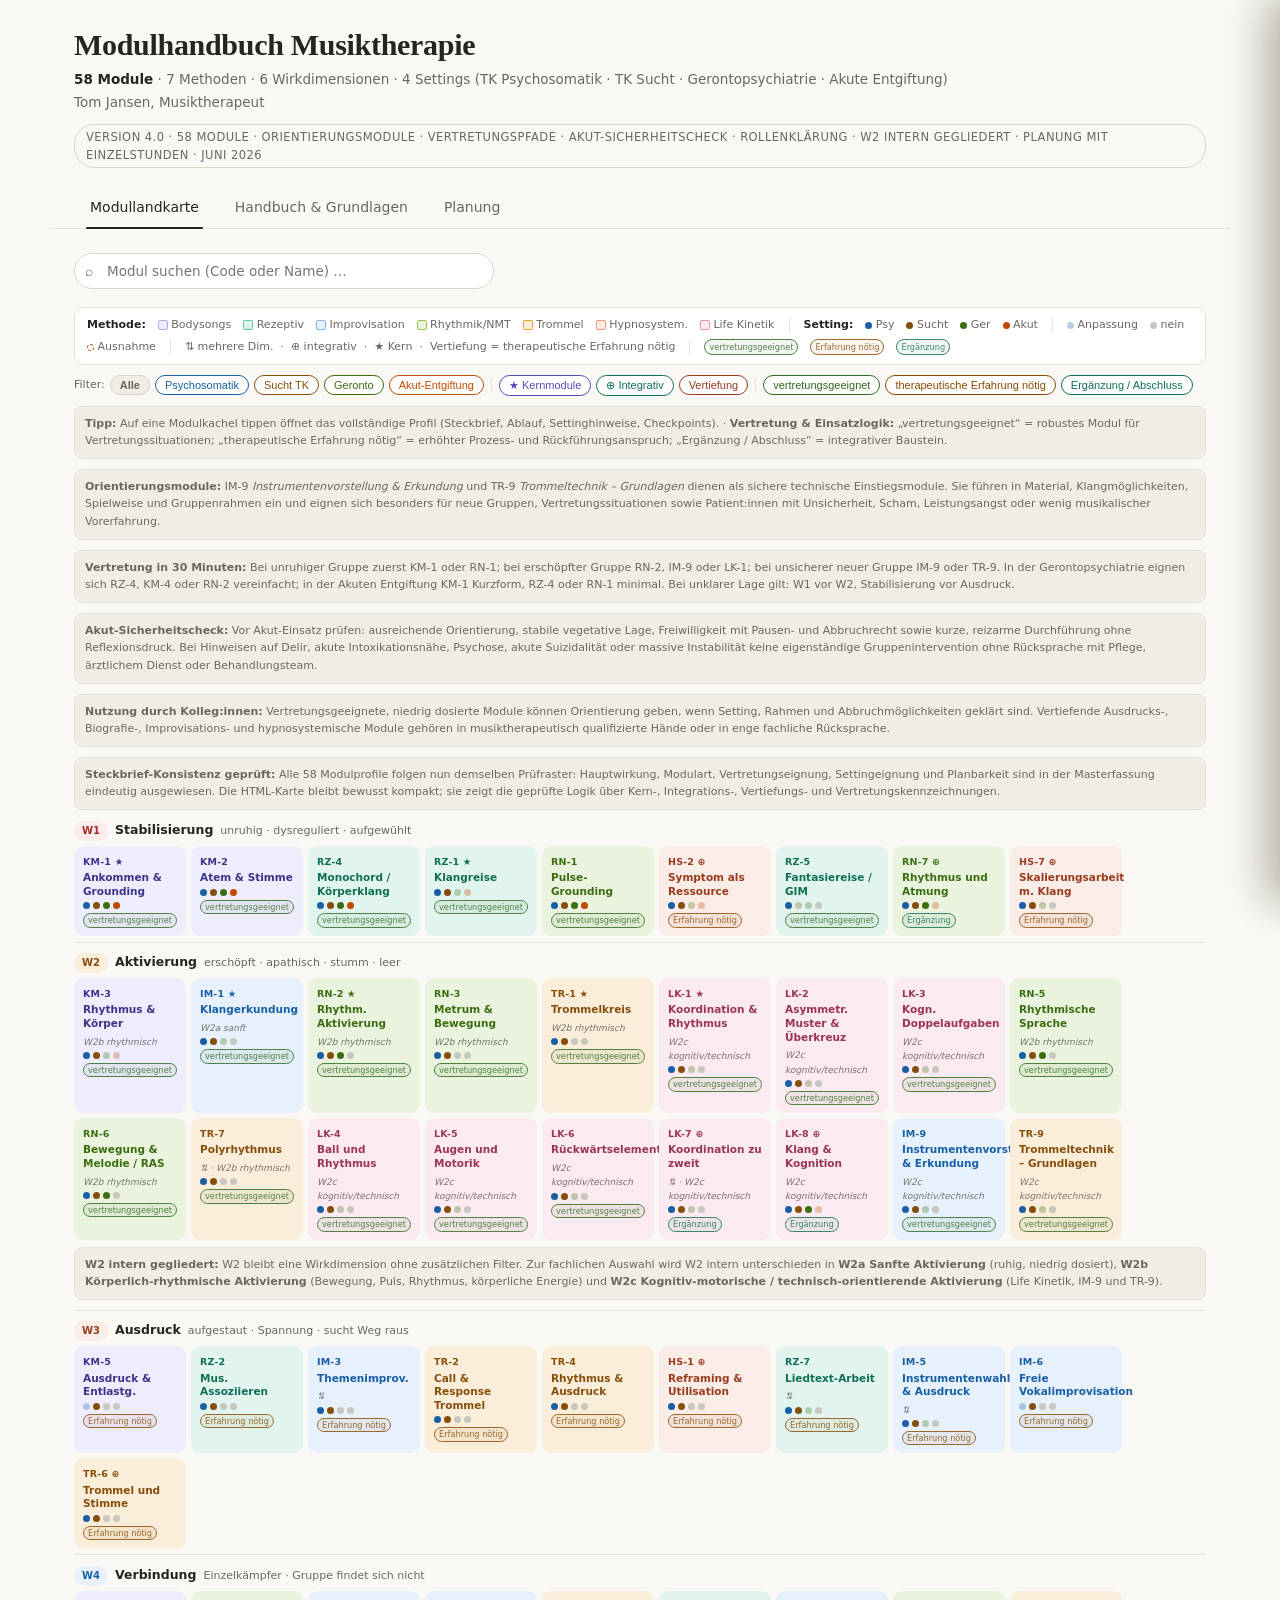
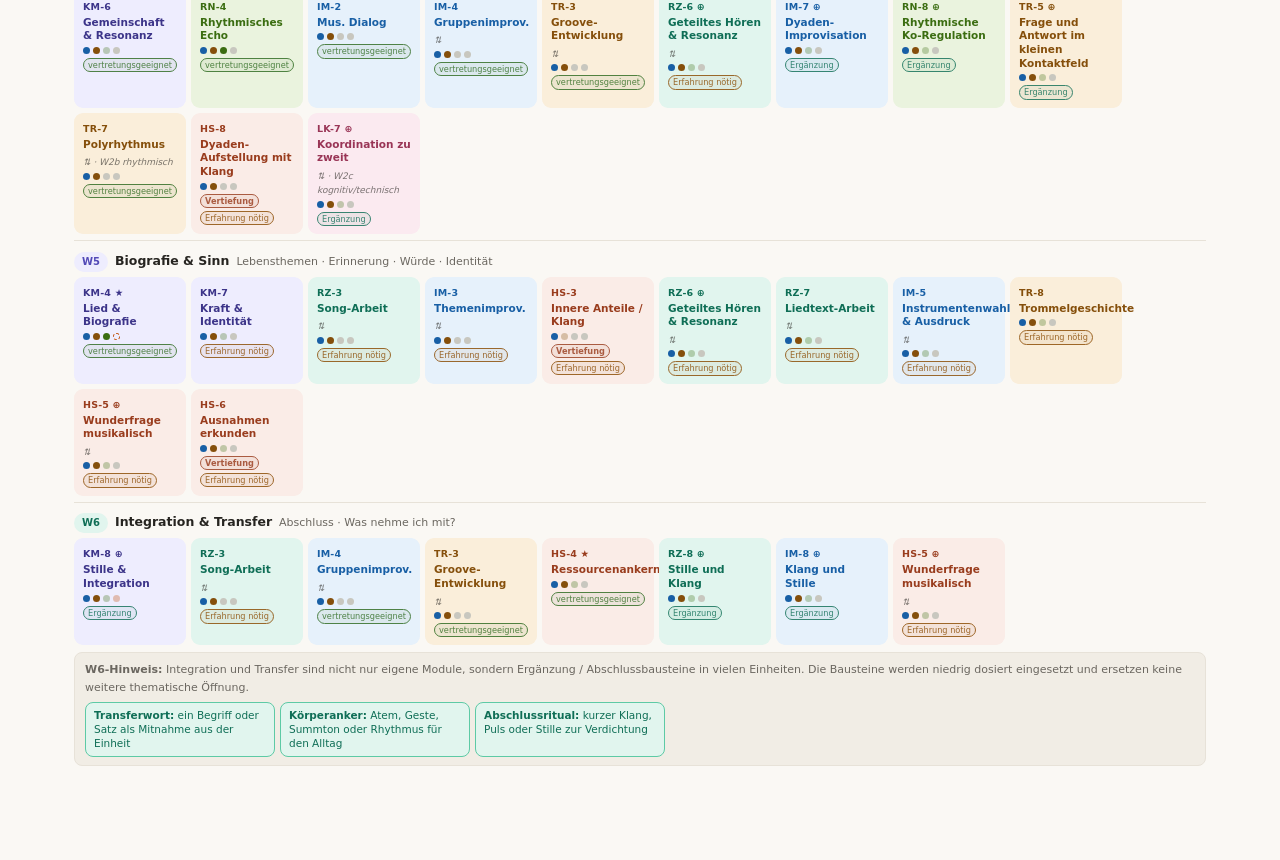
==== index.html @ 8570b33a "Add files via upload" ====
<!DOCTYPE html>
<html lang="de">
<head>
<meta charset="utf-8">
<meta name="viewport" content="width=device-width, initial-scale=1">
<title>Modulhandbuch Musiktherapie · Version 4.0 · 58 Module</title>
<style>
/* =========================================================================
   MODULHANDBUCH MUSIKTHERAPIE – interaktive Einzeldatei (Version 4.0 / Karte v10.7 / 58 Module)
   Zusammenführung von Modullandkarte (HTML) + Modulhandbuch (DOCX).

   GESTALTUNGSENTSCHEIDUNGEN (dokumentiert für Nachfolge):
   - Bewusst KEINE externen Schriften/Bibliotheken: Die Datei muss offline und
     im Stationsalltag (auch ausgedruckt) zuverlassig funktionieren. Daher ein
     hochwertiger System-Font-Stack statt Google Fonts.
   - Farbsystematik (Methodenfarben, Setting-Punkte) wurde unverandert aus der
     bewährten Modullandkarte v10.7 übernommen, damit Karte und Profile konsistent
     sind.
   - Alle CSS-Variablen sind hier lokal definiert (fruher von der Claude-
     Umgebung gestellt), damit die Datei eigenstandig lauffahig ist.
   ========================================================================= */

:root{
  --font-sans: system-ui, -apple-system, "Segoe UI", Roboto, "Helvetica Neue", Arial, sans-serif;
  --font-serif: "Iowan Old Style", "Palatino Linotype", Palatino, "Book Antiqua", Georgia, serif;

  --color-text-primary:#262420;
  --color-text-secondary:#6b6760;
  --color-background:#faf8f4;
  --color-background-secondary:#f1ede5;
  --color-surface:#ffffff;
  --color-border-secondary:#d9d3c8;
  --color-border-tertiary:#e7e2d8;
  --border-radius-md:10px;

  /* Settingfarben (aus v10.7) */
  --c-psy:#185FA5; --c-sucht:#854F0B; --c-ger:#3B6D11; --c-akut:#C04A00;
}

*{box-sizing:border-box}
html{-webkit-text-size-adjust:100%}
body{
  margin:0; background:var(--color-background); color:var(--color-text-primary);
  font-family:var(--font-sans); font-size:15px; line-height:1.6;
  -webkit-font-smoothing:antialiased;
}
.sr-only{position:absolute;width:1px;height:1px;padding:0;margin:-1px;overflow:hidden;clip:rect(0,0,0,0);border:0}

/* ---------- Kopfbereich ---------- */
.app-header{
  max-width:1180px; margin:0 auto; padding:28px 24px 0;
}
.app-title{
  font-family:var(--font-serif); font-weight:600; letter-spacing:-.01em;
  font-size:30px; line-height:1.15; margin:0; color:var(--color-text-primary);
}
.app-sub{ margin:6px 0 0; color:var(--color-text-secondary); font-size:13.5px }
.app-sub b{color:var(--color-text-primary);font-weight:600}
.app-ver{
  display:inline-block; margin-top:10px; font-size:11.5px; letter-spacing:.04em;
  text-transform:uppercase; color:var(--color-text-secondary);
  border:0.5px solid var(--color-border-secondary); border-radius:20px; padding:3px 11px;
}

/* ---------- Tab-Navigation ---------- */
.tabs{
  max-width:1180px; margin:20px auto 0; padding:0 24px;
  display:flex; gap:4px; border-bottom:1px solid var(--color-border-tertiary);
}
.tab{
  appearance:none; background:transparent; border:0; cursor:pointer;
  font-family:var(--font-sans); font-size:14px; font-weight:500;
  color:var(--color-text-secondary); padding:11px 16px 13px; position:relative;
}
.tab:hover{color:var(--color-text-primary)}
.tab.on{color:var(--color-text-primary)}
.tab.on::after{
  content:""; position:absolute; left:12px; right:12px; bottom:-1px; height:2.5px;
  background:var(--color-text-primary); border-radius:2px;
}

.view{ max-width:1180px; margin:0 auto; padding:18px 24px 80px; display:none }
.view.on{display:block}

/* ---------- Suchfeld ---------- */
.search-wrap{position:relative; margin:6px 0 14px; max-width:420px}
.search-wrap input{
  width:100%; font-family:var(--font-sans); font-size:13.5px;
  padding:9px 12px 9px 32px; border:0.5px solid var(--color-border-secondary);
  border-radius:22px; background:var(--color-surface); color:var(--color-text-primary);
}
.search-wrap input:focus{outline:2px solid #b9c9dd; outline-offset:0}
.search-ico{position:absolute;left:11px;top:50%;transform:translateY(-50%);color:var(--color-text-secondary);font-size:14px;pointer-events:none}
.search-clear{position:absolute;right:6px;top:50%;transform:translateY(-50%);border:0;background:transparent;cursor:pointer;color:var(--color-text-secondary);font-size:16px;padding:4px 8px;display:none}

/* ===== Modullandkarte (übernommen & angepasst aus v10.7) ===== */
.ml{padding:.25rem 0;font-family:var(--font-sans)}
.ml-leg{display:flex;flex-wrap:wrap;gap:4px 12px;padding:8px 12px;border:0.5px solid var(--color-border-tertiary);border-radius:var(--border-radius-md);margin-bottom:10px;font-size:11px;align-items:center;color:var(--color-text-secondary);background:var(--color-surface)}
.leg-sq{width:10px;height:10px;border-radius:2px;display:inline-block;vertical-align:middle;flex-shrink:0}
.leg-sd{width:7px;height:7px;border-radius:50%;display:inline-block;vertical-align:middle;flex-shrink:0}
.leg-sep{width:1px;height:14px;background:var(--color-border-tertiary);flex-shrink:0;margin:0 2px}
.ml-filters{display:flex;gap:5px;margin-bottom:10px;flex-wrap:wrap;align-items:center}
.fl{font-size:11px;color:var(--color-text-secondary)}
.fb{font-size:11px;padding:3px 9px;border-radius:20px;border:0.5px solid var(--color-border-secondary);background:var(--color-surface);cursor:pointer;color:var(--color-text-secondary)}
.fb.on{font-weight:600;background:var(--color-background-secondary)}
.fb:hover{background:var(--color-background-secondary)}
.wrow{margin-bottom:6px}
.whead{display:flex;align-items:baseline;gap:7px;margin-bottom:5px;flex-wrap:wrap}
.wbadge{font-size:10px;font-weight:600;padding:2px 8px;border-radius:20px;flex-shrink:0}
.wname{font-size:12.5px;font-weight:600;color:var(--color-text-primary)}
.wtrig{font-size:11px;color:var(--color-text-secondary)}
.chips{display:flex;flex-wrap:wrap;gap:5px}
.chip{width:112px;padding:7px 8px 7px;border-radius:9px;border:0.5px solid transparent;cursor:pointer;transition:opacity .15s,transform .1s,box-shadow .15s;flex-shrink:0}
.chip:hover{transform:translateY(-1px);border-color:var(--color-border-secondary);box-shadow:0 4px 12px rgba(60,50,30,.10)}
.chip:focus-visible{outline:2px solid #185FA5;outline-offset:1px}
.chip.faded{opacity:.12;pointer-events:none}
.chip.hide{display:none}
.cid{font-size:9.5px;font-weight:700;margin-bottom:2px;letter-spacing:.02em}
.cname{font-size:10.5px;font-weight:600;line-height:1.3;margin-bottom:4px}
.cnote{font-size:9px;opacity:.6;margin-bottom:3px;font-style:italic}
.sdots{display:flex;gap:3px}
.sd{width:7px;height:7px;border-radius:50%;display:inline-block;flex-shrink:0}
.wdiv{height:0.5px;background:var(--color-border-tertiary);margin:6px 0 10px}
.vbadges{display:flex;flex-wrap:wrap;gap:3px;margin-top:4px}
.vb{font-size:8.2px;line-height:1;padding:2px 4px;border-radius:10px;border:0.5px solid currentColor;opacity:.82;white-space:nowrap}
.vb-ok{color:#2D6A1F;background:rgba(45,106,31,.07)}
.vb-exp{color:#8A4A00;background:rgba(138,74,0,.07)}
.vb-rahm{color:#0F6E56;background:rgba(15,110,86,.07)}
.vb-vt{color:#993C1D;background:rgba(153,60,29,.08);font-weight:600}
.ml-note{font-size:11px;color:var(--color-text-secondary);border:0.5px solid var(--color-border-tertiary);border-radius:8px;padding:8px 10px;margin:7px 0 10px;background:var(--color-background-secondary)}
.tchips{display:flex;flex-wrap:wrap;gap:5px;margin-top:6px}
.tchip{font-size:10.5px;line-height:1.3;padding:6px 8px;border-radius:8px;border:0.5px solid #5DCAA5;background:#E1F5EE;color:#0F6E56;max-width:190px}
.no-hits{font-size:13px;color:var(--color-text-secondary);padding:18px 4px;display:none}

/* ===== Detail-Panel (Modulprofil, slide-in von rechts) ===== */
.overlay{position:fixed;inset:0;background:rgba(38,36,32,.42);opacity:0;visibility:hidden;transition:opacity .22s;z-index:40}
.overlay.on{opacity:1;visibility:visible}
.panel{
  position:fixed;top:0;right:0;height:100%;width:min(720px,94vw);
  background:var(--color-surface);box-shadow:-12px 0 40px rgba(40,30,15,.18);
  transform:translateX(100%);transition:transform .26s cubic-bezier(.4,0,.2,1);
  z-index:41;display:flex;flex-direction:column;
}
.panel.on{transform:translateX(0)}
.panel-bar{
  display:flex;align-items:center;gap:10px;padding:14px 18px;
  border-bottom:1px solid var(--color-border-tertiary);flex-shrink:0;
  background:var(--color-surface);position:sticky;top:0;
}
.panel-tag{font-size:11px;font-weight:700;padding:3px 9px;border-radius:6px;letter-spacing:.03em}
.panel-method{font-size:11.5px;color:var(--color-text-secondary)}
.panel-bar .spacer{flex:1}
.panel-btn{appearance:none;border:0.5px solid var(--color-border-secondary);background:var(--color-surface);cursor:pointer;border-radius:7px;padding:6px 11px;font-size:12px;color:var(--color-text-secondary);font-family:var(--font-sans)}
.panel-btn:hover{background:var(--color-background-secondary);color:var(--color-text-primary)}
.panel-close{font-size:18px;line-height:1;padding:5px 10px}
.panel-body{overflow-y:auto;padding:20px 26px 60px;flex:1}

/* Modulprofil-Typografie im Panel + Handbuch */
.doc h2{font-family:var(--font-serif);font-size:23px;font-weight:600;margin:2px 0 14px;letter-spacing:-.01em;line-height:1.2}
.doc h1{font-family:var(--font-serif);font-size:26px;font-weight:600;margin:34px 0 12px;letter-spacing:-.01em;padding-bottom:6px;border-bottom:1px solid var(--color-border-tertiary)}
.doc h3{font-family:var(--font-serif);font-size:19px;font-weight:600;margin:26px 0 10px}
.doc h4{
  font-size:11px;font-weight:700;letter-spacing:.07em;text-transform:uppercase;
  color:var(--color-text-secondary);margin:22px 0 8px;
}
.doc p{margin:0 0 11px}
.doc strong{font-weight:600;color:var(--color-text-primary)}
.doc ul,.doc ol{margin:0 0 12px;padding-left:22px}
.doc li{margin:3px 0}
.doc table{border-collapse:collapse;width:100%;margin:6px 0 16px;font-size:13px}
.doc th,.doc td{border:0.5px solid var(--color-border-tertiary);padding:7px 10px;text-align:left;vertical-align:top}
.doc thead th{background:var(--color-background-secondary);font-weight:600;font-size:12px}
.doc tbody tr:nth-child(even){background:rgba(241,237,229,.45)}
.doc colgroup{display:none}

/* HINWEIS-Boxen je Setting */
.hinweis{border-radius:9px;padding:11px 13px;margin:8px 0;border:0.5px solid;font-size:13px;line-height:1.55}
.hinweis p{margin:0}
.hinweis-label{font-size:10px;font-weight:700;letter-spacing:.06em;text-transform:uppercase;margin-bottom:5px}
.hinweis-psy{background:rgba(24,95,165,.06);border-color:rgba(24,95,165,.30)}
.hinweis-psy .hinweis-label{color:var(--c-psy)}
.hinweis-sucht{background:rgba(133,79,11,.06);border-color:rgba(133,79,11,.30)}
.hinweis-sucht .hinweis-label{color:var(--c-sucht)}
.hinweis-ger{background:rgba(59,109,17,.06);border-color:rgba(59,109,17,.30)}
.hinweis-ger .hinweis-label{color:var(--c-ger)}
.hinweis-akut{background:rgba(192,74,0,.07);border-color:rgba(192,74,0,.35)}
.hinweis-akut .hinweis-label{color:var(--c-akut)}
.callout{background:var(--color-background-secondary);border:0.5px solid var(--color-border-secondary);border-radius:9px;padding:11px 13px;margin:10px 0;font-size:13px}
.callout-akut{background:rgba(192,74,0,.07);border-color:rgba(192,74,0,.40)}

/* ===== Handbuch-Ansicht (TOC + Inhalt) ===== */
.hb-layout{display:flex;gap:30px;align-items:flex-start}
.hb-toc{
  position:sticky;top:14px;flex:0 0 232px;max-height:calc(100vh - 40px);overflow-y:auto;
  font-size:12.5px;padding:14px 12px;border:0.5px solid var(--color-border-tertiary);
  border-radius:var(--border-radius-md);background:var(--color-surface);
}
.hb-toc .toc-h{font-size:10px;font-weight:700;letter-spacing:.07em;text-transform:uppercase;color:var(--color-text-secondary);margin:0 0 8px}
.hb-toc a{display:block;color:var(--color-text-secondary);text-decoration:none;padding:3px 6px;border-radius:6px;line-height:1.35}
.hb-toc a:hover{background:var(--color-background-secondary);color:var(--color-text-primary)}
.hb-toc a.lvl2{padding-left:16px;font-size:12px}
.hb-toc a.lvl3{padding-left:26px;font-size:11.5px;opacity:.85}
.hb-content{flex:1;min-width:0;max-width:760px}
.hb-content .doc h1:first-child{margin-top:0}

@media(max-width:840px){
  .hb-layout{flex-direction:column}
  .hb-toc{position:static;flex:none;width:100%;max-height:none}
  .chips .chip{width:calc(50% - 3px)}
}

/* ===== Druckstile ===== */
@media print{
  .tabs,.app-ver,.search-wrap,.ml-filters,.panel-bar,.hb-toc,.overlay{display:none !important}
  body{background:#fff;font-size:11pt}
  .view{display:none !important;padding:0;max-width:none}
  .panel{position:static;transform:none;width:100%;box-shadow:none;height:auto}
  .panel-body{overflow:visible;padding:0}
  /* Beim Drucken eines geoffneten Panels nur dieses zeigen */
  body.printing-panel .panel{display:flex !important}
  body.printing-panel .app-header{display:none}
  .doc table{font-size:10pt}
  .hinweis,.callout,.chip{break-inside:avoid}
}

/* =====================================================================
   PLANUNG (Reiter 3): Stundenverläufe + Behandlungsverläufe
   GESTALTUNGSENTSCHEIDUNGEN (für Nachfolge dokumentiert):
   - Speicherung in localStorage (Wunsch: Arbeits-PC, offline). Zusätzlich
     JSON-Export/Import als Sicherung und zum Weitergeben zwischen Geräten.
   - Termine: pro Stunde automatische Nummer UND freies Datumsfeld – beide
     Ansätze parallel nutzbar, keiner wird erzwungen.
   - Phasen pro Baustein werden automatisch aus dem Modulprofil übernommen,
     bleiben aber frei editierbar (Textblock). Die verlässliche Gesamtdauer
     läuft über ein separates Minuten-Feld je Baustein (keine fehleranfällige
     Summierung aus Zeitspannen-Texten).
   - Setting-Warnung nutzt dieselbe Datengrundlage wie die Landkarte
     (M[id].p/s/g/a: 1 = ja, 0.4 = Anpassung, 0 = nein, -1 = Ausnahme).
   - Verlaufs-Check ("Kurzformel": erst regulieren, dann aktivieren …) ist
     ein dezenter Hinweis, keine Sperre – die fachliche Entscheidung bleibt
     beim Menschen.
   ===================================================================== */
.pl-layout{display:flex;gap:24px;align-items:flex-start}
.pl-side{flex:0 0 250px;position:sticky;top:14px}
.pl-main{flex:1;min-width:0}
.pl-h{font-size:10px;font-weight:700;letter-spacing:.07em;text-transform:uppercase;color:var(--color-text-secondary);margin:0 0 8px}
.pl-planlist{list-style:none;margin:0 0 10px;padding:0}
.pl-planlist li{margin:0 0 4px}
.pl-planbtn{display:block;width:100%;text-align:left;border:0.5px solid var(--color-border-secondary);background:var(--color-surface);border-radius:8px;padding:8px 10px;cursor:pointer;font-family:var(--font-sans);font-size:12.5px;color:var(--color-text-primary)}
.pl-planbtn:hover{background:var(--color-background-secondary)}
.pl-planbtn.on{background:var(--color-background-secondary);font-weight:600;border-color:var(--color-border-secondary)}
.pl-planbtn .pl-planmeta{display:block;font-size:10.5px;color:var(--color-text-secondary);font-weight:400;margin-top:2px}
.pl-btn{appearance:none;border:0.5px solid var(--color-border-secondary);background:var(--color-surface);cursor:pointer;border-radius:7px;padding:7px 12px;font-size:12.5px;color:var(--color-text-primary);font-family:var(--font-sans)}
.pl-btn:hover{background:var(--color-background-secondary)}
.pl-btn.primary{background:#185FA5;border-color:#185FA5;color:#fff}
.pl-btn.primary:hover{background:#13507f}
.pl-btn.tiny{font-size:11px;padding:4px 8px;border-radius:6px}
.pl-btn.danger{color:#A32D2D;border-color:rgba(163,45,45,.35)}
.pl-btn.danger:hover{background:rgba(163,45,45,.07)}
.pl-toolbar{display:flex;flex-wrap:wrap;gap:6px;margin-bottom:6px}
.pl-empty{font-size:13px;color:var(--color-text-secondary);padding:30px 4px}
.pl-planhead{display:flex;flex-wrap:wrap;align-items:center;gap:10px;margin-bottom:14px;padding-bottom:12px;border-bottom:1px solid var(--color-border-tertiary)}
.pl-planhead input.pl-planname{font-family:var(--font-serif);font-size:21px;font-weight:600;border:0.5px solid transparent;border-radius:7px;padding:4px 8px;color:var(--color-text-primary);background:transparent;min-width:240px;flex:1}
.pl-planhead input.pl-planname:hover{border-color:var(--color-border-tertiary)}
.pl-planhead input.pl-planname:focus{outline:2px solid #b9c9dd;background:var(--color-surface)}
.pl-field{display:flex;flex-direction:column;gap:3px}
.pl-field label{font-size:10px;font-weight:700;letter-spacing:.05em;text-transform:uppercase;color:var(--color-text-secondary)}
.pl-input,.pl-select,.pl-area{font-family:var(--font-sans);font-size:13px;border:0.5px solid var(--color-border-secondary);border-radius:7px;padding:6px 9px;background:var(--color-surface);color:var(--color-text-primary)}
.pl-input:focus,.pl-select:focus,.pl-area:focus{outline:2px solid #b9c9dd;outline-offset:0}
.pl-area{resize:vertical;line-height:1.45;width:100%}
.pl-session{border:0.5px solid var(--color-border-secondary);border-radius:var(--border-radius-md);background:var(--color-surface);margin-bottom:16px;overflow:hidden}
.pl-session-head{background:var(--color-background-secondary);padding:11px 14px;display:flex;flex-wrap:wrap;align-items:center;gap:10px}
.pl-session-num{font-size:12px;font-weight:700;color:var(--color-text-primary);background:var(--color-surface);border:0.5px solid var(--color-border-secondary);border-radius:6px;padding:3px 9px;flex-shrink:0}
.pl-session-fields{display:flex;flex-wrap:wrap;gap:10px;padding:12px 14px}
.pl-session-fields .pl-field{flex:1;min-width:150px}
.pl-session-body{padding:0 14px 14px}
.pl-block{border:0.5px solid var(--color-border-tertiary);border-radius:9px;margin:8px 0;background:var(--color-surface)}
.pl-block-bar{display:flex;flex-wrap:wrap;align-items:center;gap:8px;padding:9px 11px;border-bottom:0.5px solid var(--color-border-tertiary)}
.pl-block-tag{font-size:11px;font-weight:700;padding:2px 8px;border-radius:6px;flex-shrink:0}
.pl-block-name{font-size:12.5px;font-weight:600;color:var(--color-text-primary)}
.pl-block-spacer{flex:1}
.pl-block-body{padding:10px 11px;display:flex;flex-wrap:wrap;gap:12px}
.pl-block-body .pl-field.grow{flex:1;min-width:200px}
.pl-dur{width:84px}
.pl-role{width:130px}
.pl-mvbtn{appearance:none;border:0.5px solid var(--color-border-secondary);background:var(--color-surface);cursor:pointer;border-radius:6px;width:26px;height:24px;font-size:13px;line-height:1;color:var(--color-text-secondary);padding:0}
.pl-mvbtn:hover{background:var(--color-background-secondary);color:var(--color-text-primary)}
.pl-mvbtn:disabled{opacity:.3;cursor:default}
.pl-warn{font-size:11.5px;line-height:1.45;padding:6px 10px;border-radius:7px;margin:0 11px 10px}
.pl-warn-amber{background:rgba(192,74,0,.07);border:0.5px solid rgba(192,74,0,.35);color:#8a4a00}
.pl-warn-red{background:rgba(163,45,45,.07);border:0.5px solid rgba(163,45,45,.35);color:#A32D2D}
.pl-seq{font-size:11px;color:var(--color-text-secondary);font-style:italic;padding:8px 14px 2px}
.pl-seq b{font-style:normal;font-weight:600;color:var(--color-text-primary)}
.pl-total{font-size:12.5px;font-weight:600;color:var(--color-text-primary);padding:6px 14px 12px}
.pl-total span{color:#185FA5}
.pl-addrow{padding:4px 14px 14px}
.pl-hint{font-size:11px;color:var(--color-text-secondary);background:var(--color-background-secondary);border:0.5px solid var(--color-border-tertiary);border-radius:8px;padding:8px 11px;margin-bottom:14px;line-height:1.5}

/* Baustein-Auswahl (Modulpicker) */
.pl-picker{position:fixed;top:0;right:0;height:100%;width:min(560px,94vw);background:var(--color-surface);box-shadow:-12px 0 40px rgba(40,30,15,.18);transform:translateX(100%);transition:transform .26s cubic-bezier(.4,0,.2,1);z-index:43;display:flex;flex-direction:column}
.pl-picker.on{transform:translateX(0)}
.pl-picker-bar{display:flex;align-items:center;gap:10px;padding:14px 18px;border-bottom:1px solid var(--color-border-tertiary);flex-shrink:0}
.pl-picker-bar h3{font-family:var(--font-serif);font-size:17px;font-weight:600;margin:0;flex:1}
.pl-picker-body{overflow-y:auto;padding:12px 16px 60px;flex:1}
.pl-pgroup-h{font-size:10px;font-weight:700;letter-spacing:.06em;text-transform:uppercase;color:var(--color-text-secondary);margin:14px 0 6px}
.pl-pitem{display:flex;align-items:center;gap:10px;border:0.5px solid var(--color-border-tertiary);border-radius:8px;padding:8px 10px;margin-bottom:5px;cursor:pointer;background:var(--color-surface)}
.pl-pitem:hover{background:var(--color-background-secondary)}
.pl-pitem-id{font-size:10.5px;font-weight:700;flex-shrink:0;width:48px}
.pl-pitem-n{font-size:12px;flex:1;color:var(--color-text-primary)}
.pl-pitem-suit{font-size:9.5px;font-weight:700;padding:2px 7px;border-radius:10px;flex-shrink:0;white-space:nowrap}
.pl-suit-ja{color:#2D6A1F;background:rgba(45,106,31,.10)}
.pl-suit-anp{color:#8a4a00;background:rgba(192,74,0,.10)}
.pl-suit-nein{color:#A32D2D;background:rgba(163,45,45,.10)}
.pl-suit-aus{color:#993C1D;background:rgba(153,60,29,.12)}
.pl-pitem .pl-pitem-dots{display:flex;gap:3px;flex-shrink:0}

@media(max-width:840px){
  .pl-layout{flex-direction:column}
  .pl-side{position:static;flex:none;width:100%}
}

/* Druck: dedizierter Druckbereich, blendet App komplett aus */
#printArea{display:none}
@media print{
  body.pl-printing > *:not(#printArea){display:none !important}
  body.pl-printing #printArea{display:block !important}
  #printArea h1{font-family:var(--font-serif);font-size:20pt;margin:0 0 4pt}
  #printArea h2{font-family:var(--font-serif);font-size:15pt;margin:18pt 0 6pt;border-top:0.5pt solid #bbb;padding-top:8pt}
  #printArea h3{font-size:12pt;margin:10pt 0 3pt}
  #printArea .pr-meta{font-size:10pt;color:#444;margin:0 0 8pt}
  #printArea .pr-block{margin:0 0 10pt;break-inside:avoid}
  #printArea .pr-phases{font-size:9.5pt;white-space:pre-wrap;color:#333;margin:2pt 0 0;padding-left:10pt;border-left:2pt solid #ccc}
  #printArea table{border-collapse:collapse;width:100%;font-size:9.5pt;margin:4pt 0}
  #printArea td,#printArea th{border:0.5pt solid #bbb;padding:3pt 6pt;text-align:left;vertical-align:top}
  #printArea .pr-total{font-weight:700;font-size:10pt;margin-top:4pt}
  #printArea .pr-warn{font-size:9pt;color:#8a4a00;margin:2pt 0}
}

/* =====================================================================
   MOBILE-OPTIMIERUNG (nachträglich ergänzt – Juni 2026)
   PROBLEM (für Nachfolge dokumentiert):
   Auf schmalen Smartphone-Displays liess sich die Seite horizontal
   verschieben ("Darstellung zu breit"). Ursache waren die 4-spaltigen
   Tabellen in den Modulprofilen (Steckbrief, Phasen-Ablauf, Checkpoints):
   Durch das Standard-Tabellenverhalten (table-layout:auto) erzwangen lange
   deutsche Wörter wie "Gerontopsychiatrie" oder "Selbstregulationserfahrungen"
   eine Mindestbreite, die über den Bildschirmrand hinausragte und damit die
   gesamte Seite breiter als das Display machte. Zusätzlich war der seitliche
   Rand (24px) auf kleinen Geräten zu gross.
   LÖSUNG (greift nur bis 600px Bildschirmbreite, Desktop bleibt unverändert):
   1. Seitenränder von Kopf, Tabs, Ansichten und Detail-Panel reduziert.
   2. Tabellen auf feste Spaltenbreiten (table-layout:fixed) umgestellt;
      dadurch greifen die in der Datei hinterlegten Spaltenverhältnisse
      (colgroup, auf Desktop bewusst ausgeblendet) wieder, und lange Wörter
      werden per Silbentrennung/Umbruch gebrochen statt überzulaufen.
   3. overflow-x:hidden als zusätzliche Absicherung gegen seitliches Wischen.
   ===================================================================== */
@media (max-width: 600px){
  html, body{ overflow-x:hidden; }

  .app-header{ padding:20px 14px 0; }
  .app-title{ font-size:23px; }
  .tabs{ padding:0 14px; gap:0; }
  .tab{ padding:11px 9px 13px; font-size:13px; }
  .view{ padding:14px 14px 60px; }

  .panel{ width:100vw; }
  .panel-bar{ padding:12px 14px; }
  .panel-body{ padding:16px 14px 50px; }
  .pl-picker{ width:100vw; }

  /* Tabellen in Modulprofilen & Handbuch handytauglich machen */
  .doc table{ table-layout:fixed; width:100%; font-size:11.5px; }
  .doc colgroup{ display:table-column-group; }   /* hinterlegte Spaltenbreiten wieder aktiv */
  .doc th, .doc td{
    padding:5px 6px;
    overflow-wrap:anywhere;
    word-break:break-word;
    hyphens:auto;
  }
  .doc thead th{ font-size:11px; }
}
</style>
</head>
<body>
<header class="app-header">
  <h1 class="app-title">Modulhandbuch Musiktherapie</h1>
  <p class="app-sub"><b>58 Module</b> · 7 Methoden · 6 Wirkdimensionen · 4 Settings (TK Psychosomatik · TK Sucht · Gerontopsychiatrie · Akute Entgiftung)</p>
  <p class="app-sub" style="margin-top:2px">Tom Jansen, Musiktherapeut</p>
  <span class="app-ver">Version 4.0 · 58 Module · Orientierungsmodule · Vertretungspfade · Akut-Sicherheitscheck · Rollenklärung · W2 intern gegliedert · Planung mit Einzelstunden · Juni 2026</span>
</header>

<nav class="tabs" role="tablist" aria-label="Ansicht wechseln">
  <button class="tab on" id="tab-karte"  role="tab" aria-selected="true"  onclick="showView('karte',this)">Modullandkarte</button>
  <button class="tab"    id="tab-handbuch" role="tab" aria-selected="false" onclick="showView('handbuch',this)">Handbuch &amp; Grundlagen</button>
  <button class="tab"    id="tab-planung" role="tab" aria-selected="false" onclick="showView('planung',this)">Planung</button>
</nav>

<!-- ============ ANSICHT 1: MODULLANDKARTE ============ -->
<section class="view on" id="view-karte" role="tabpanel" aria-labelledby="tab-karte">
  <div class="search-wrap">
    <span class="search-ico">⌕</span>
    <input id="search" type="search" placeholder="Modul suchen (Code oder Name) …" autocomplete="off" aria-label="Modul suchen">
    <button class="search-clear" id="searchClear" aria-label="Suche leeren" onclick="clearSearch()">×</button>
  </div>

  <div class="ml">
    <div class="ml-leg">
      <span style="font-weight:600;color:var(--color-text-primary)">Methode:</span>
      <span><span class="leg-sq" style="background:#EEEDFE;border:0.5px solid #AFA9EC"></span> Bodysongs</span>
      <span><span class="leg-sq" style="background:#E1F5EE;border:0.5px solid #5DCAA5"></span> Rezeptiv</span>
      <span><span class="leg-sq" style="background:#E6F1FB;border:0.5px solid #85B7EB"></span> Improvisation</span>
      <span><span class="leg-sq" style="background:#EAF3DE;border:0.5px solid #97C459"></span> Rhythmik/NMT</span>
      <span><span class="leg-sq" style="background:#FAEEDA;border:0.5px solid #EF9F27"></span> Trommel</span>
      <span><span class="leg-sq" style="background:#FAECE7;border:0.5px solid #F0997B"></span> Hypnosystem.</span>
      <span><span class="leg-sq" style="background:#FBEAF0;border:0.5px solid #ED93B1"></span> Life Kinetik</span>
      <span class="leg-sep"></span>
      <span style="font-weight:600;color:var(--color-text-primary)">Setting:</span>
      <span><span class="leg-sd" style="background:#185FA5"></span> Psy</span>
      <span><span class="leg-sd" style="background:#854F0B"></span> Sucht</span>
      <span><span class="leg-sd" style="background:#3B6D11"></span> Ger</span>
      <span><span class="leg-sd" style="background:#C04A00"></span> Akut</span>
      <span class="leg-sep"></span>
      <span><span class="leg-sd" style="background:#185FA5;opacity:.3"></span> Anpassung</span>
      <span><span class="leg-sd" style="background:#C8C7BF"></span> nein</span>
      <span><span class="leg-sd" style="background:transparent;border:1.5px dashed #C04A00;display:inline-block;width:7px;height:7px;border-radius:50%;vertical-align:middle"></span> Ausnahme</span>
      <span class="leg-sep"></span>
      <span>⇅ mehrere Dim. &nbsp;·&nbsp; ⊕ integrativ &nbsp;·&nbsp; ★ Kern &nbsp;·&nbsp; Vertiefung = therapeutische Erfahrung nötig</span>
      <span class="leg-sep"></span>
      <span><span class="vb vb-ok">vertretungsgeeignet</span></span>
      <span><span class="vb vb-exp">Erfahrung nötig</span></span>
      <span><span class="vb vb-rahm">Ergänzung</span></span>
    </div>

    <div class="ml-filters">
      <span class="fl">Filter:</span>
      <button class="fb on" data-k="all" onclick="fs('all',this)">Alle</button>
      <button class="fb" data-k="p" onclick="fs('p',this)" style="border-color:#185FA5;color:#185FA5">Psychosomatik</button>
      <button class="fb" data-k="s" onclick="fs('s',this)" style="border-color:#854F0B;color:#854F0B">Sucht TK</button>
      <button class="fb" data-k="g" onclick="fs('g',this)" style="border-color:#3B6D11;color:#3B6D11">Geronto</button>
      <button class="fb" data-k="a" onclick="fs('a',this)" style="border-color:#C04A00;color:#C04A00">Akut-Entgiftung</button>
      <span class="leg-sep"></span>
      <button class="fb" data-k="kern" onclick="fs('kern',this)" style="border-color:#534AB7;color:#534AB7">★ Kernmodule</button>
      <button class="fb" data-k="integ" onclick="fs('integ',this)" style="border-color:#0F6E56;color:#0F6E56">⊕ Integrativ</button>
      <button class="fb" data-k="vertief" onclick="fs('vertief',this)" style="border-color:#993C1D;color:#993C1D">Vertiefung</button>
      <span class="leg-sep"></span>
      <button class="fb" data-k="vok" onclick="fs('vok',this)" style="border-color:#2D6A1F;color:#2D6A1F">vertretungsgeeignet</button>
      <button class="fb" data-k="vexp" onclick="fs('vexp',this)" style="border-color:#8A4A00;color:#8A4A00">therapeutische Erfahrung nötig</button>
      <button class="fb" data-k="vrahm" onclick="fs('vrahm',this)" style="border-color:#0F6E56;color:#0F6E56">Ergänzung / Abschluss</button>
    </div>

    <div class="ml-note"><strong>Tipp:</strong> Auf eine Modulkachel tippen öffnet das vollständige Profil (Steckbrief, Ablauf, Settinghinweise, Checkpoints). · <strong>Vertretung &amp; Einsatzlogik:</strong> „vertretungsgeeignet“ = robustes Modul für Vertretungssituationen; „therapeutische Erfahrung nötig“ = erhöhter Prozess- und Rückführungsanspruch; „Ergänzung / Abschluss“ = integrativer Baustein.</div>
    <div class="ml-note"><strong>Orientierungsmodule:</strong> IM-9 <em>Instrumentenvorstellung &amp; Erkundung</em> und TR-9 <em>Trommeltechnik – Grundlagen</em> dienen als sichere technische Einstiegsmodule. Sie führen in Material, Klangmöglichkeiten, Spielweise und Gruppenrahmen ein und eignen sich besonders für neue Gruppen, Vertretungssituationen sowie Patient:innen mit Unsicherheit, Scham, Leistungsangst oder wenig musikalischer Vorerfahrung.</div>
    <div class="ml-note"><strong>Vertretung in 30 Minuten:</strong> Bei unruhiger Gruppe zuerst KM-1 oder RN-1; bei erschöpfter Gruppe RN-2, IM-9 oder LK-1; bei unsicherer neuer Gruppe IM-9 oder TR-9. In der Gerontopsychiatrie eignen sich RZ-4, KM-4 oder RN-2 vereinfacht; in der Akuten Entgiftung KM-1 Kurzform, RZ-4 oder RN-1 minimal. Bei unklarer Lage gilt: W1 vor W2, Stabilisierung vor Ausdruck.</div>
    <div class="ml-note"><strong>Akut-Sicherheitscheck:</strong> Vor Akut-Einsatz prüfen: ausreichende Orientierung, stabile vegetative Lage, Freiwilligkeit mit Pausen- und Abbruchrecht sowie kurze, reizarme Durchführung ohne Reflexionsdruck. Bei Hinweisen auf Delir, akute Intoxikationsnähe, Psychose, akute Suizidalität oder massive Instabilität keine eigenständige Gruppenintervention ohne Rücksprache mit Pflege, ärztlichem Dienst oder Behandlungsteam.</div>
    <div class="ml-note"><strong>Nutzung durch Kolleg:innen:</strong> Vertretungsgeeignete, niedrig dosierte Module können Orientierung geben, wenn Setting, Rahmen und Abbruchmöglichkeiten geklärt sind. Vertiefende Ausdrucks-, Biografie-, Improvisations- und hypnosystemische Module gehören in musiktherapeutisch qualifizierte Hände oder in enge fachliche Rücksprache.</div>

    <div class="ml-note"><strong>Steckbrief-Konsistenz geprüft:</strong> Alle 58 Modulprofile folgen nun demselben Prüfraster: Hauptwirkung, Modulart, Vertretungseignung, Settingeignung und Planbarkeit sind in der Masterfassung eindeutig ausgewiesen. Die HTML-Karte bleibt bewusst kompakt; sie zeigt die geprüfte Logik über Kern-, Integrations-, Vertiefungs- und Vertretungskennzeichnungen.</div>
<div id="mlb"></div>
    <div class="no-hits" id="noHits">Keine Module gefunden. Suche oder Filter anpassen.</div>
  </div>
</section>

<!-- ============ ANSICHT 2: HANDBUCH ============ -->
<section class="view" id="view-handbuch" role="tabpanel" aria-labelledby="tab-handbuch">
  <div class="hb-layout">
    <aside class="hb-toc" id="hbToc"><div class="toc-h">Inhalt</div></aside>
    <div class="hb-content"><div class="doc" id="hbContent"></div></div>
  </div>
</section>

<!-- ============ ANSICHT 3: PLANUNG ============ -->
<section class="view" id="view-planung" role="tabpanel" aria-labelledby="tab-planung">
  <div class="pl-layout">
    <aside class="pl-side">
      <div class="pl-h">Behandlungsverläufe</div>
      <ul class="pl-planlist" id="plPlanList"></ul>
      <button class="pl-btn primary" style="width:100%" onclick="plAddPlan()">+ Neuer Verlauf</button>
      <div class="pl-h" style="margin-top:18px">Einzelstunden</div>
      <ul class="pl-planlist" id="plSingleList"></ul>
      <button class="pl-btn" style="width:100%" onclick="plAddSingle()">+ Einzelstunde</button>
      <div class="pl-h" style="margin-top:18px">Sichern</div>
      <div class="pl-toolbar">
        <button class="pl-btn tiny" onclick="plExport()">Export (JSON)</button>
        <button class="pl-btn tiny" onclick="document.getElementById('plImportFile').click()">Import</button>
        <input type="file" id="plImportFile" accept="application/json,.json" style="display:none" onchange="plImport(this)">
      </div>
      <p class="pl-hint" style="margin-top:8px">Die Pläne werden lokal in diesem Browser auf diesem PC gespeichert (localStorage). Zur Sicherung oder Weitergabe den JSON-Export nutzen – beim Import wird der aktuelle Stand ersetzt.</p>
    </aside>
    <div class="pl-main" id="plMain"></div>
  </div>
</section>

<!-- ============ MODULPICKER (Baustein wählen) ============ -->
<div class="overlay" id="plPickerOverlay" onclick="plClosePicker()"></div>
<div class="pl-picker" id="plPicker" role="dialog" aria-modal="true" aria-label="Baustein hinzufügen">
  <div class="pl-picker-bar">
    <h3>Baustein hinzufügen</h3>
    <button class="panel-btn panel-close" onclick="plClosePicker()" aria-label="Schließen">×</button>
  </div>
  <div class="search-wrap" style="margin:12px 16px 0;max-width:none">
    <span class="search-ico">⌕</span>
    <input id="plPickerSearch" type="search" placeholder="Modul suchen (Code oder Name) …" autocomplete="off" oninput="plRenderPicker()">
  </div>
  <div class="pl-picker-body" id="plPickerBody"></div>
</div>

<!-- ============ DRUCKBEREICH (nur beim Drucken sichtbar) ============ -->
<div id="printArea"></div>

<!-- ============ DETAIL-PANEL (Modulprofil) ============ -->
<div class="overlay" id="overlay" onclick="closePanel()"></div>
<div class="panel" id="panel" role="dialog" aria-modal="true" aria-label="Modulprofil">
  <div class="panel-bar">
    <span class="panel-tag" id="panelTag"></span>
    <span class="panel-method" id="panelMethod"></span>
    <span class="spacer"></span>
    <button class="panel-btn" onclick="printPanel()" title="Dieses Modul drucken">Drucken</button>
    <button class="panel-btn panel-close" onclick="closePanel()" aria-label="Schließen">×</button>
  </div>
  <div class="panel-body doc" id="panelBody"></div>
</div>

<!-- ============ DATEN ============ -->
<script type="application/json" id="CONTENT">{"modules":{"KM-1":{"title":"KM-1 – Ankommen & Grounding ★","method":"Körpermusik / Bodysongs","html":"<h2 id=\"km-1-ankommen-grounding\">KM-1 – Ankommen &amp; Grounding ★</h2>\n<h4>Steckbrief</h4>\n<table>\n<colgroup>\n<col style=\"width: 25%\"/>\n<col style=\"width: 24%\"/>\n<col style=\"width: 25%\"/>\n<col style=\"width: 24%\"/>\n</colgroup>\n<thead>\n<tr class=\"header\">\n<th><strong>Dauer</strong></th>\n<th>10–35 min; Kurzform möglich</th>\n<th><strong>Hauptwirkung</strong></th>\n<th>W1 Stabilisierung</th>\n</tr>\n</thead>\n<tbody>\n<tr class=\"odd\">\n<td><strong>Intensität</strong></td>\n<td>niedrig bis mittel</td>\n<td><strong>Expositionsgrad</strong></td>\n<td>niedrig</td>\n</tr>\n<tr class=\"even\">\n<td><strong>Material</strong></td>\n<td>kein Material; optional Monochord</td>\n<td><strong>Settingeignung</strong></td>\n<td>Psy ja; Sucht ja; Ger ja; Akut ja</td>\n</tr>\n<tr class=\"odd\">\n<td><strong>Vertretung</strong></td>\n<td>vertretungsgeeignet</td>\n<td><strong>Nicht einsetzen bei</strong></td>\n<td>keine generelle Setting-Kontraindikation</td>\n</tr>\n<tr class=\"even\">\n<td><strong>Modulart</strong></td>\n<td>Kernmodul</td>\n<td><strong>Planbarkeit</strong></td>\n<td>als Einzelstunde und im Verlauf sehr gut planbar</td>\n</tr>\n<tr class=\"even\">\n<td colspan=\"4\"><p>KM-1 – Ankommen &amp; Grounding ★</p>\n<p>Methode: Körpermusik / Bodysongs · Wirkdimension: W1\nStabilisierung</p></td>\n</tr>\n</tbody>\n</table>\n<h4>Methode und Wirkprinzip</h4>\n<p>KM-1 nutzt das Summen als niedrigschwelligen körpernahen Zugang zu\nRegulation und Orientierung: Vokalisation kann vagale\nRegulationsprozesse unterstützen, den Atem beruhigen und die Gruppe ohne\nverbale Anforderung synchronisieren. Der Körper reguliert sich über\nKlang – nicht über Einsicht oder Gespräch. Theoretisch verankert in\nPolyvagaltheorie (Porges), Resonanztheorie (Rosa) und Basaler\nStimulation (Fröhlich). Einziges Material, das nützt aber nicht zwingend\nnötig ist: Monochord.</p>\n<h4>Basisstruktur</h4>\n<p>Referenzversion: 18–22 min. Kürzere Warm-up-Variante (Phasen 2–4 auf\nje 2–3 min): 10–12 min gesamt.</p>\n<table>\n<colgroup>\n<col style=\"width: 22%\"/>\n<col style=\"width: 9%\"/>\n<col style=\"width: 39%\"/>\n<col style=\"width: 27%\"/>\n</colgroup>\n<thead>\n<tr class=\"header\">\n<th>Phase</th>\n<th>Zeit</th>\n<th>Inhalt / Methode</th>\n<th>Ziel / Begründung</th>\n</tr>\n</thead>\n<tbody>\n<tr class=\"odd\">\n<td>Stilles Ankommen</td>\n<td>2–3 min</td>\n<td>Kreis sitzen, Moderator summt leise. Keine Begrüßungsworte bis alle\nda.</td>\n<td>Übergang von außen nach innen; Dysregulation nicht weiter\nanfachen</td>\n</tr>\n<tr class=\"even\">\n<td>Freies Summen</td>\n<td>4–5 min</td>\n<td>Jede:r für sich. Monochord untermalt optional. Kein Ton\nvorgegeben.</td>\n<td>Innere Sammlung; Körperanker; Synchronisierung ohne Sprache</td>\n</tr>\n<tr class=\"odd\">\n<td>In den Körper summen</td>\n<td>4–5 min</td>\n<td>Einladung: Hand auf Brustkorb, Bauch oder Schultern – dorthin\nsummen. Ausdrücklich als Angebot, nie als Pflicht.</td>\n<td>Körperwahrnehmung; Körper-Klang-Verbindung; basale Stimulation</td>\n</tr>\n<tr class=\"even\">\n<td>Gemeinsamer Summakkord</td>\n<td>4–5 min</td>\n<td>Moderator gibt Ton vor. Alle stimmen ein, so lange es sich trägt.\nKeine Leistungserwartung.</td>\n<td>Ko-Regulation; Gruppenresonanz; ventrale Vagusaktivierung</td>\n</tr>\n<tr class=\"odd\">\n<td>Nachklang</td>\n<td>2–3 min</td>\n<td>Ton aushallen lassen. Stille halten. Kein sofortiges\nWeiterreden.</td>\n<td>Integration; Übergang in die weitere Einheit</td>\n</tr>\n</tbody>\n</table>\n<h4>Settingspezifische Anpassungen</h4>\n<div class=\"hinweis hinweis-psy\"><div class=\"hinweis-label\">HINWEIS TK PSYCHOSOMATIK</div><p>Volle Basisstruktur. »In den Körper summen« therapeutisch besonders\nwirksam – aber immer als klares Angebot: »Du kannst auch einfach in den\nRaum summen – kein Körperteil ist Pflicht.« Bei Essstörungen und\nTraumageschichte besonders wichtig. Reflexionsfrage am Ende erlaubt und\nsinnvoll: »Wo im Körper hast du das Summen gespürt?« – öffnet\nKörperwahrnehmung ohne Bedrohung.</p></div>\n<div class=\"hinweis hinweis-sucht\"><div class=\"hinweis-label\">HINWEIS TK SUCHT</div><p>Phase »In den Körper summen« mit Craving-Framing verbinden: »Das\nkannst du auch allein nutzen – wenn der Druck kommt, einmal summen und\nspüren, wo du bist.« Macht KM-1 zum Alltagswerkzeug. Summton neutral\nhalten – kein erkennbares Lied, kein Rhythmus mit Assoziationspotenzial\n(Trigger-Risiko). Falls jemand unruhig wird: Summton noch ruhiger,\ntiefer, gleichmäßiger werden lassen.</p></div>\n<div class=\"hinweis hinweis-ger\"><div class=\"hinweis-label\">HINWEIS GERONTOPSYCHIATRIE</div><p>Kaskadien-Style: sehr langsam, sehr gleichmäßig, keine Melodie.\nMonochord ist hier das wichtigste Element – seine Vibration ist basale\nStimulation auch für Menschen, die nicht aktiv summen. Phase »In den\nKörper summen« nur anbieten, wenn Körperbeziehung erkennbar unbelastet\nist. Immer mit demselben Summton beginnen und enden – der Ton wird zum\nOrientierungsanker über Einheiten hinweg. Schweigen ist vollwertige\nTeilnahme.</p></div>\n<div class=\"hinweis hinweis-akut\"><div class=\"hinweis-label\">HINWEIS AKUTE ENTGIFTUNG</div><p>Stark reduzierte Form: nur Phasen 1, 2 und 5 (Ankommen – Summen –\nNachklang), 10–15 min gesamt. Phase »In den Körper summen« weglassen –\nzu viel körperliche Aufmerksamkeit in akut dysreguliertem Zustand kann\nUnruhe verstärken. Moderator summt allein, falls die Person nicht\nmitmacht – das ist vollwertig. Keine Reflexionsfragen. Abbruchrecht\nexplizit kommunizieren.</p></div>\n<h4>Häufige Checkpoints und Reaktion</h4>\n<table>\n<colgroup>\n<col style=\"width: 38%\"/>\n<col style=\"width: 61%\"/>\n</colgroup>\n<thead>\n<tr class=\"header\">\n<th>Checkpoint</th>\n<th>Empfohlene Reaktion</th>\n</tr>\n</thead>\n<tbody>\n<tr class=\"odd\">\n<td>»Ich kann nicht singen.«</td>\n<td>»Musst du auch nicht. Ein Summen mit geschlossenem Mund reicht. Oder\ndu hörst einfach zu.«</td>\n</tr>\n<tr class=\"even\">\n<td>Jemand lacht / ist nervös</td>\n<td>Ruhig weitersummen. Lachen ist Unsicherheit – löst sich meist in 2–3\nMinuten auf.</td>\n</tr>\n<tr class=\"odd\">\n<td>Jemand weint</td>\n<td>Weitersummen. Tränen bei KM-1 bedeuten fast immer Entlastung, nicht\nÜberforderung. Nur stoppen, wenn erkennbar destabilisierend.</td>\n</tr>\n<tr class=\"even\">\n<td>Jemand schläft ein (Geronto / Akut)</td>\n<td>Gutes Zeichen. Leise weitersummen oder still sitzen.</td>\n</tr>\n</tbody>\n</table>\n"},"KM-2":{"title":"KM-2 – Atem & Stimme","method":"Körpermusik / Bodysongs","html":"<h2 id=\"km-2-atem-stimme\">KM-2 – Atem &amp; Stimme</h2>\n<h4>Steckbrief</h4>\n<table>\n<colgroup>\n<col style=\"width: 25%\"/>\n<col style=\"width: 24%\"/>\n<col style=\"width: 25%\"/>\n<col style=\"width: 24%\"/>\n</colgroup>\n<thead>\n<tr class=\"header\">\n<th><strong>Dauer</strong></th>\n<th>10–35 min; Kurzform möglich</th>\n<th><strong>Hauptwirkung</strong></th>\n<th>W1 Stabilisierung</th>\n</tr>\n</thead>\n<tbody>\n<tr class=\"odd\">\n<td><strong>Intensität</strong></td>\n<td>niedrig bis mittel</td>\n<td><strong>Expositionsgrad</strong></td>\n<td>niedrig</td>\n</tr>\n<tr class=\"even\">\n<td><strong>Material</strong></td>\n<td>kein Material; optional Monochord</td>\n<td><strong>Settingeignung</strong></td>\n<td>Psy ja; Sucht ja; Ger ja; Akut ja</td>\n</tr>\n<tr class=\"odd\">\n<td><strong>Vertretung</strong></td>\n<td>vertretungsgeeignet bei Beachtung der Settinghinweise</td>\n<td><strong>Nicht einsetzen bei</strong></td>\n<td>keine generelle Setting-Kontraindikation</td>\n</tr>\n<tr class=\"even\">\n<td><strong>Modulart</strong></td>\n<td>Standard</td>\n<td><strong>Planbarkeit</strong></td>\n<td>als Einzelstunde und im Verlauf planbar</td>\n</tr>\n<tr class=\"even\">\n<td colspan=\"4\"><p>KM-2 – Atem &amp; Stimme</p>\n<p>Methode: Körpermusik / Bodysongs · Wirkdimension: W1\nStabilisierung</p></td>\n</tr>\n</tbody>\n</table>\n<h4>Methode und Wirkprinzip</h4>\n<p>KM-2 vertieft, was KM-1 beginnt: Der Atem ist die direkteste bewusste\nSchnittstelle zwischen autonomem und somatischem Nervensystem. Gezielte\nAtembegleitung kombiniert mit stimmlichem Tönen kann\nHerzratenvariabilität, parasympathische Regulation und subjektives\nSicherheitserleben unterstützen. Anders als KM-1 – das Summen als\nEinstieg nutzt – ist KM-2 ein Vertiefungsformat: Der Atem wird bewusster\ngeführt, die Stimme differenzierter eingesetzt. Das Modul eignet sich\nfür Gruppen mit KM-1-Erfahrung oder als eigenständige Einheit für\nvertiefte Stabilisierungsarbeit. Theoretisch verankert in\nPolyvagaltheorie (Porges), atembasierter Körperarbeit (Middendorf),\nStimm- und Resonanztherapie (Pfeifer) und Resonanztheorie (Rosa).</p>\n<h4>Basisstruktur</h4>\n<p>Referenzversion: 25–35 min. Kürzere Variante (Phasen 1–3): 12–15\nmin.</p>\n<table>\n<colgroup>\n<col style=\"width: 22%\"/>\n<col style=\"width: 9%\"/>\n<col style=\"width: 39%\"/>\n<col style=\"width: 27%\"/>\n</colgroup>\n<thead>\n<tr class=\"header\">\n<th>Phase</th>\n<th>Zeit</th>\n<th>Inhalt / Methode</th>\n<th>Ziel / Begründung</th>\n</tr>\n</thead>\n<tbody>\n<tr class=\"odd\">\n<td>Ankommen im Atem</td>\n<td>3–4 min</td>\n<td>Kreis, Augen geschlossen (Angebot). Moderator atmet hörbar –\ngleichmäßig, tief, ohne Anweisung.</td>\n<td>Atem als gemeinsamer Anker; Nachahmungsreflex nutzen</td>\n</tr>\n<tr class=\"even\">\n<td>Bewusstes Atmen</td>\n<td>4–5 min</td>\n<td>»Atme, wie du gerade atmest – und beobachte nur.« Dann: »Lass den\nAusatem etwas länger werden.« Kein Druck.</td>\n<td>Parasympathische Aktivierung; Selbstwahrnehmung</td>\n</tr>\n<tr class=\"odd\">\n<td>Atem mit Ton</td>\n<td>6–8 min</td>\n<td>Auf dem Ausatem einen Laut entstehen lassen – kein Wort, kein Lied,\nnur Klang. Jede:r in eigenem Tempo. Optional: lange Vokale A – O –\nU.</td>\n<td>Verbindung von Atem und Stimme; Vagusaktivierung vertiefen</td>\n</tr>\n<tr class=\"even\">\n<td>Resonanzkörper spüren</td>\n<td>5–7 min</td>\n<td>Einladung: Hand auf Brustbein, Bauch oder Kehle – spüren, wo der\nKlang vibriert. »Du musst nichts produzieren – nur zuhören, was\nentsteht.« Ausdrücklich als Angebot.</td>\n<td>Körperwahrnehmung; propriozeptives Feedback</td>\n</tr>\n<tr class=\"odd\">\n<td>Gemeinsamer Atemklang</td>\n<td>4–6 min</td>\n<td>Gruppe atmet zusammen aus – ein gleichzeitiger Ausatem mit\ngemeinsamem Laut. Moderator gibt Signal (Hand). Mehrfach\nwiederholen.</td>\n<td>Ko-Regulation; Gruppenresonanz; kollektiver Moment</td>\n</tr>\n<tr class=\"even\">\n<td>Nachklingen</td>\n<td>2–3 min</td>\n<td>Stille. Atem natürlich werden lassen. Kein sofortiges\nWeiterreden.</td>\n<td>Integration; Übergang</td>\n</tr>\n</tbody>\n</table>\n<h4>Settingspezifische Anpassungen</h4>\n<div class=\"hinweis hinweis-psy\"><div class=\"hinweis-label\">HINWEIS TK PSYCHOSOMATIK</div><p>Volle Basisstruktur. Besonders geeignet bei Somatisierungssyndromen\nund funktionellen Atemstörungen. »Resonanzkörper spüren« therapeutisch\nzentral – immer als klares Angebot: kein Köperteil ist Pflicht. Bei\nPanikstörungen keine tiefe Atemführung anweisen – nur begleiten und\nbeobachten. Reflexionsfrage am Ende erlaubt: »Wo hat sich etwas\nverändert?«</p></div>\n<div class=\"hinweis hinweis-sucht\"><div class=\"hinweis-label\">HINWEIS TK SUCHT</div><p>Gut geeignet. Atemübungen sind alltagstauglich und können als\nCraving-Intervention verankert werden: »Das nächste Mal, wenn der Druck\nkommt – ein langer Ausatem mit Ton.« Vokalisieren bricht die Starre im\nKörper, die Craving oft begleitet. Summton und Töne neutral halten –\nkeine erkennbare Melodie, kein Assoziationspotenzial.</p></div>\n<div class=\"hinweis hinweis-ger\"><div class=\"hinweis-label\">HINWEIS GERONTOPSYCHIATRIE</div><p>Gut geeignet mit Anpassung. Atemführung sehr sanft – kein »tiefer\nAtem«-Appell, der Druck erzeugt. Phase »Gemeinsamer Atemklang« kann\norientierend wirken. Bei Dysphagie oder respiratorischen\nEinschränkungen: Tönen weglassen, reines Begleiten des Atemrhythmus\ngenügt. Monochord als Klangbett ergänzend sinnvoll.</p></div>\n<div class=\"hinweis hinweis-akut\"><div class=\"hinweis-label\">HINWEIS AKUTE ENTGIFTUNG</div><p>Geeignet mit starker Reduktion. Nur Phasen 1–3 (Ankommen – Bewusstes\nAtmen – Atem mit Ton), max. 15 min. Keine Resonanzübung mit\nKörperberührung – zu viel Körperaufmerksamkeit in dysreguliertem Zustand\nkann Unruhe verstärken. Moderator atmet vor und begleitet – kein\nAnweisungsstil. Keine Reflexionsfragen.</p></div>\n<h4>Häufige Checkpoints und Reaktion</h4>\n<table>\n<colgroup>\n<col style=\"width: 38%\"/>\n<col style=\"width: 61%\"/>\n</colgroup>\n<thead>\n<tr class=\"header\">\n<th>Checkpoint</th>\n<th>Empfohlene Reaktion</th>\n</tr>\n</thead>\n<tbody>\n<tr class=\"odd\">\n<td>»Ich atme falsch.«</td>\n<td>»Es gibt kein falsches Atmen. Dein Körper atmet – das ist\ngenug.«</td>\n</tr>\n<tr class=\"even\">\n<td>Hyperventilationszeichen</td>\n<td>Sanft ansprechen: »Etwas langsamer auf dem Ausatem.« Ggf. kurze\nPause anbieten.</td>\n</tr>\n<tr class=\"odd\">\n<td>Jemand weint</td>\n<td>Weitermachen. »Der Atem trägt manchmal mehr, als wir wissen.« Kein\nStopp.</td>\n</tr>\n<tr class=\"even\">\n<td>Stimme kommt nicht</td>\n<td>»Du musst keinen Ton machen. Lass den Atem einfach gehen.«</td>\n</tr>\n<tr class=\"odd\">\n<td>Lachen / Unsicherheit beim Tönen</td>\n<td>Selbst weitertönen. »Ja – klingt komisch. Und? Weiter.«</td>\n</tr>\n</tbody>\n</table>\n"},"KM-3":{"title":"KM-3 – Rhythmus & Körper","method":"Körpermusik / Bodysongs","html":"<h2 id=\"km-3-rhythmus-körper\">KM-3 – Rhythmus &amp; Körper</h2>\n<h4>Steckbrief</h4>\n<table>\n<colgroup>\n<col style=\"width: 25%\"/>\n<col style=\"width: 24%\"/>\n<col style=\"width: 25%\"/>\n<col style=\"width: 24%\"/>\n</colgroup>\n<thead>\n<tr class=\"header\">\n<th><strong>Dauer</strong></th>\n<th>15–35 min; Kurzform möglich</th>\n<th><strong>Hauptwirkung</strong></th>\n<th>W2 Aktivierung</th>\n</tr>\n</thead>\n<tbody>\n<tr class=\"odd\">\n<td><strong>Intensität</strong></td>\n<td>niedrig bis mittel</td>\n<td><strong>Expositionsgrad</strong></td>\n<td>niedrig</td>\n</tr>\n<tr class=\"even\">\n<td><strong>Material</strong></td>\n<td>kein Material; optional Monochord</td>\n<td><strong>Settingeignung</strong></td>\n<td>Psy ja; Sucht ja; Ger Anpassung; Akut Anpassung</td>\n</tr>\n<tr class=\"odd\">\n<td><strong>Vertretung</strong></td>\n<td>vertretungsgeeignet bei Beachtung der Settinghinweise</td>\n<td><strong>Nicht einsetzen bei</strong></td>\n<td>keine generelle Setting-Kontraindikation</td>\n</tr>\n<tr class=\"even\">\n<td><strong>Modulart</strong></td>\n<td>Standard</td>\n<td><strong>Planbarkeit</strong></td>\n<td>als Einzelstunde und im Verlauf planbar</td>\n</tr>\n<tr class=\"even\">\n<td colspan=\"4\"><p>KM-3 – Rhythmus &amp; Körper</p>\n<p>Methode: Körpermusik / Bodysongs · Wirkdimension: W2\nAktivierung</p></td>\n</tr>\n</tbody>\n</table>\n<h4>Methode und Wirkprinzip</h4>\n<p>KM-3 macht den Körper selbst zum Instrument. Body Percussion –\nKlatschen, Stampfen, Patschen, Schnipsen – braucht kein Material, keine\nVorkenntnisse, keine Sprache. Der Rhythmus entsteht am und durch den\nKörper selbst: Das ist neurobiologisch bedeutsam, weil motorische\nAktivierung unmittelbar mit propriozeptivem Feedback verbunden ist. Wo\nTR-1 externe Instrumente nutzt, arbeitet KM-3 mit dem, was immer\nverfügbar ist – dem eigenen Körper. Für apathische, erschöpfte oder\nstumme Gruppen ist der Zugang über Körperperkussion oft\nniedrigschwelliger als über Instrumente: Es gibt nichts, das man »falsch\nbedienen« könnte. Theoretisch verankert in somatischer\nAktivierungsforschung, Rhythmic Entrainment (Thaut), Neurologischer\nMusiktherapie (NMT) und Embodiment-Konzepten (Gallagher).</p>\n<h4>Basisstruktur</h4>\n<p>Referenzversion: 25–35 min. Kürzere Variante (ohne Eigenkomposition):\n15–20 min.</p>\n<table>\n<colgroup>\n<col style=\"width: 22%\"/>\n<col style=\"width: 9%\"/>\n<col style=\"width: 39%\"/>\n<col style=\"width: 27%\"/>\n</colgroup>\n<thead>\n<tr class=\"header\">\n<th>Phase</th>\n<th>Zeit</th>\n<th>Inhalt / Methode</th>\n<th>Ziel / Begründung</th>\n</tr>\n</thead>\n<tbody>\n<tr class=\"odd\">\n<td>Körper-Inventory</td>\n<td>2–3 min</td>\n<td>Moderator klopft sanft verschiedene Körperstellen ab: Oberschenkel,\nBrust, Schultern. Gruppe macht mit, so weit möglich.</td>\n<td>Körperanker; Aufwärmen ohne Anforderung</td>\n</tr>\n<tr class=\"even\">\n<td>Puls-Einführung</td>\n<td>4–5 min</td>\n<td>Klatschen: ruhiger, gleichmäßiger Grundpuls. Alle kommen ein.\nModerator hält an.</td>\n<td>Orientierung; gemeinsamer Anker</td>\n</tr>\n<tr class=\"odd\">\n<td>Schichten aufbauen</td>\n<td>8–10 min</td>\n<td>A: Klatschen. B fügt Stampfen hinzu. C: Schnipsen. Jede Schicht\neinzeln einführen, dann alle zusammen.</td>\n<td>Aktivierung; Ko-Konstruktion; Schicht-Erleben</td>\n</tr>\n<tr class=\"even\">\n<td>Groove &amp; Variation</td>\n<td>6–8 min</td>\n<td>Moderator variiert durch Gesten: schneller/langsamer, lauter/leiser.\nGruppe folgt.</td>\n<td>Körperliche Aktivierung; Spielfreude</td>\n</tr>\n<tr class=\"odd\">\n<td>Eigener Rhythmus</td>\n<td>3–5 min</td>\n<td>Einladung: »Erfinde drei Schläge, die du wiederholen kannst.« Wer\nmöchte, zeigt der Gruppe.</td>\n<td>Kreativität; Selbstwirksamkeit</td>\n</tr>\n<tr class=\"even\">\n<td>Ausklang</td>\n<td>2–3 min</td>\n<td>Zurück zum ruhigen Grundpuls – dann Stille. Hände kurz still\nhalten.</td>\n<td>Regulation; Abschluss</td>\n</tr>\n</tbody>\n</table>\n<h4>Settingspezifische Anpassungen</h4>\n<div class=\"hinweis hinweis-psy\"><div class=\"hinweis-label\">HINWEIS TK PSYCHOSOMATIK</div><p>Volle Basisstruktur. Body Percussion schafft körperliche Aktivierung\nohne explizite Körpertherapie – ideal für Psychosomatik, weil der Fokus\nauf Rhythmus liegt, nicht auf Körpererleben. Für erschöpfte\nPatient:innen: sehr geringes Schlagbild zu Beginn, kein Krafteinsatz.\nReflexionsfrage möglich: »Was hat sich im Körper verändert?«</p></div>\n<div class=\"hinweis hinweis-sucht\"><div class=\"hinweis-label\">HINWEIS TK SUCHT</div><p>Sehr gut geeignet. Craving-Energie bekommt einen körperlichen Kanal\nohne Substanz. Phase »Eigener Rhythmus« therapeutisch relevant: etwas\nEigenes schaffen als Gegenpol zur Impulskontrollstörung. Cave: Bei\nstarker motorischer Unruhe Phase »Groove &amp; Variation« verkürzen,\nTempo nicht zu hoch.</p></div>\n<div class=\"hinweis hinweis-ger\"><div class=\"hinweis-label\">HINWEIS GERONTOPSYCHIATRIE</div><p>Stark vereinfachte Form. Nur Klatschen, kein Stampfen. Puls sehr\nlangsam und gleichmäßig. Phase »Schichten aufbauen« weglassen –\nKomplexität zu hoch. Gemeinsam klatschen genügt und ist neuroplastisch\nrelevant (motorisch-rhythmische Kopplung). Phase »Eigener Rhythmus«\nweglassen.</p></div>\n<div class=\"hinweis hinweis-akut\"><div class=\"hinweis-label\">HINWEIS AKUTE ENTGIFTUNG</div><p>Minimal-Form. Nur sanftes Patschen auf den Oberschenkeln, max. 10\nmin. Kein Stampfen – zu intensive Reizgebung. Moderator macht vor und\nbegleitet schweigend. Kein Gruppenauftrag, keine\nEigenkomposition.</p></div>\n<h4>Häufige Checkpoints und Reaktion</h4>\n<table>\n<colgroup>\n<col style=\"width: 38%\"/>\n<col style=\"width: 61%\"/>\n</colgroup>\n<thead>\n<tr class=\"header\">\n<th>Checkpoint</th>\n<th>Empfohlene Reaktion</th>\n</tr>\n</thead>\n<tbody>\n<tr class=\"odd\">\n<td>»Ich bin unmusikalisch.«</td>\n<td>»Dann klatschen wir jetzt deine Unmusikalität. Klappt prima.« – und\nweitermachen.</td>\n</tr>\n<tr class=\"even\">\n<td>Jemand klatscht viel zu laut</td>\n<td>Eigene Dynamik sichtbar reduzieren. Geste. Nicht verbal\neingreifen.</td>\n</tr>\n<tr class=\"odd\">\n<td>Motorische Einschränkung</td>\n<td>Sanftes Schnipsen oder leichtes Patschen auf dem Oberschenkel als\nAlternative.</td>\n</tr>\n<tr class=\"even\">\n<td>Gruppe verliert den Puls</td>\n<td>Moderator hält ruhig weiter. Keine Korrektur – die Gruppe findet\nsich zurück.</td>\n</tr>\n<tr class=\"odd\">\n<td>Gelächter</td>\n<td>Mitspielen. Lachen ist Aktivierung – gut.</td>\n</tr>\n</tbody>\n</table>\n"},"KM-4":{"title":"KM-4 – Lied & Biografie ★","method":"Körpermusik / Bodysongs","html":"<h2 id=\"km-4-lied-biografie\">KM-4 – Lied &amp; Biografie ★</h2>\n<h4>Steckbrief</h4>\n<table>\n<colgroup>\n<col style=\"width: 25%\"/>\n<col style=\"width: 24%\"/>\n<col style=\"width: 25%\"/>\n<col style=\"width: 24%\"/>\n</colgroup>\n<thead>\n<tr class=\"header\">\n<th><strong>Dauer</strong></th>\n<th>30–50 min; Kurzform möglich</th>\n<th><strong>Hauptwirkung</strong></th>\n<th>W5 Biografie &amp; Sinn</th>\n</tr>\n</thead>\n<tbody>\n<tr class=\"odd\">\n<td><strong>Intensität</strong></td>\n<td>mittel bis hoch</td>\n<td><strong>Expositionsgrad</strong></td>\n<td>mittel bis hoch</td>\n</tr>\n<tr class=\"even\">\n<td><strong>Material</strong></td>\n<td>Stimme, ggf. Liedmaterial; optional Gitarre/Monochord</td>\n<td><strong>Settingeignung</strong></td>\n<td>Psy ja; Sucht ja; Ger ja; Akut Ausnahme</td>\n</tr>\n<tr class=\"odd\">\n<td><strong>Vertretung</strong></td>\n<td>vertretungsgeeignet</td>\n<td><strong>Nicht einsetzen bei</strong></td>\n<td>Akut nur Ausnahme; nicht bei fehlender Stabilität für biografische\nVertiefung</td>\n</tr>\n<tr class=\"even\">\n<td><strong>Modulart</strong></td>\n<td>Kernmodul</td>\n<td><strong>Planbarkeit</strong></td>\n<td>als Einzelstunde und im Verlauf sehr gut planbar</td>\n</tr>\n<tr class=\"even\">\n<td colspan=\"4\"><p>KM-4 – Lied &amp; Biografie ★</p>\n<p>Methode: Körpermusik / Bodysongs · Wirkdimension: W5 Biografie &amp;\nSinn</p></td>\n</tr>\n</tbody>\n</table>\n<h4>Methode und Wirkprinzip</h4>\n<p>KM-4 ist das biografische Herzstück der Körpermusik-Methode. Ein\ngemeinsam gesungenes Lied ist kein ästhetisches Produkt – es ist ein\nbiografischer Raum. Wenn eine Gruppe ein Lied singt, das jemanden »von\nfrüher« trägt, öffnet sich etwas: Lebenszeit, Identität, ungelöste\nThemen, Würde. Der Unterschied zu RZ-3 (Song-Arbeit): Das Lied wird\naktiv gesungen – die eigene Stimme ist Teil des Erlebens, nicht nur\nRezeption. Neurobiologisch besonders relevant für Gerontopsychiatrie:\nVertraute Lieder aktivieren das episodische Gedächtnis über\nmelodisch-autobiografische Netzwerke, die oft noch intakt sind, wenn\nandere Gedächtnisleistungen bereits nachlassen (Särkämö et al.).\nTheoretisch verankert in biografischer Musiktherapie (Decker-Voigt),\nGedächtnisforschung/Neuroplastizität (Särkämö), Resonanztheorie (Rosa)\nund narrativer Therapie.</p>\n<table>\n<colgroup>\n<col style=\"width: 100%\"/>\n</colgroup>\n<thead>\n<tr class=\"header\">\n<th><p>Zwei Grundvarianten</p>\n<p>Variante A – selbst eingebracht: Die Person wählt selbst\n(Hausaufgabe, spontan oder im Vorgespräch). Tiefgreifender, setzt\nVertrauen und Gruppenreife voraus. │ Variante B – Therapeutenauswahl:\nModerator wählt passend zum Gruppenthema oder zur Tagesform.\nPlanungssicherer, für rollierende Gruppen besser geeignet.</p></th>\n</tr>\n</thead>\n<tbody>\n</tbody>\n</table>\n<h4>Basisstruktur</h4>\n<p>Referenzversion: 35–50 min.</p>\n<table>\n<colgroup>\n<col style=\"width: 22%\"/>\n<col style=\"width: 9%\"/>\n<col style=\"width: 39%\"/>\n<col style=\"width: 27%\"/>\n</colgroup>\n<thead>\n<tr class=\"header\">\n<th>Phase</th>\n<th>Zeit</th>\n<th>Inhalt / Methode</th>\n<th>Ziel / Begründung</th>\n</tr>\n</thead>\n<tbody>\n<tr class=\"odd\">\n<td>Ankommen &amp; Einbettung</td>\n<td>3–5 min</td>\n<td>»Heute singen wir. Nicht weil wir müssen – weil Lieder manchmal\nsagen, was wir selbst nicht sagen können.« Keine Technik, kein\nAufwärmen.</td>\n<td>Sicherer Rahmen; Erwartungen klären</td>\n</tr>\n<tr class=\"even\">\n<td>Liedauswahl</td>\n<td>5–8 min</td>\n<td>Variante A: Wer möchte, nennt ein Lied. Variante B: Moderator wählt\nund erklärt kurz, warum.</td>\n<td>Selbstbestimmung (A) oder Orientierung (B)</td>\n</tr>\n<tr class=\"odd\">\n<td>Erstes gemeinsames Singen</td>\n<td>6–8 min</td>\n<td>Lied vollständig singen, ohne Unterbrechung. Moderator singt mit und\nhält die Melodie. Keine Perfektionserwartung.</td>\n<td>Primäres Erleben; Lied als Raum</td>\n</tr>\n<tr class=\"even\">\n<td>Erste Reaktion</td>\n<td>5–7 min</td>\n<td>»Was ist aufgestiegen? Ein Bild, eine Erinnerung, ein Gefühl?« Keine\nPflicht zur Antwort. Stille ist Antwort.</td>\n<td>Assoziationsraum öffnen; Anfangsresonanz würdigen</td>\n</tr>\n<tr class=\"odd\">\n<td>Biografische Vertiefung</td>\n<td>8–12 min</td>\n<td>»Wann hast du dieses Lied das erste Mal gehört? Wer war dabei? Was\nwar das für eine Zeit?« Für jedes genannte Lied: Raum lassen.</td>\n<td>Lebensgeschichte ankoppeln; Würde stärken</td>\n</tr>\n<tr class=\"even\">\n<td>Zweites Singen</td>\n<td>4–6 min</td>\n<td>Das Lied nochmals singen – jetzt mit dem, was die Runde gebracht\nhat.</td>\n<td>Vertieftes Erleben nach der Reflexion</td>\n</tr>\n<tr class=\"odd\">\n<td>Ausklang</td>\n<td>2–3 min</td>\n<td>Stille. Eventuell eine Zeile leise summen. Kein Gespräch mehr.</td>\n<td>Integration; sanfter Abschluss</td>\n</tr>\n</tbody>\n</table>\n<h4>Settingspezifische Anpassungen</h4>\n<div class=\"hinweis hinweis-psy\"><div class=\"hinweis-label\">HINWEIS TK PSYCHOSOMATIK</div><p>Starkes Anwendungsfeld. Für Erschöpfungserkrankungen besonders\nwirksam: Das Lied holt etwas aus der Lebenszeit zurück, das Erschöpfung\noft verdeckt – Identität, Verbindung, Bedeutung. Variante A bevorzugen,\nwenn Gruppenvertrauen vorhanden. Traumasensibilität beachten: Bei\ndissoziativer Reaktion während des Singens sanft ankern (»Du bist hier,\nwir singen zusammen«).</p></div>\n<div class=\"hinweis hinweis-sucht\"><div class=\"hinweis-label\">HINWEIS TK SUCHT</div><p>Liedauswahl mit Sorgfalt: Lieder aus Konsumkontexten können Craving\ntriggern. Bei Variante A vorab prüfen: »Ist dieses Lied mit\nSubstanzkonsum verbunden?« Wenn ja: anderes Lied wählen oder bewusst\ndamit arbeiten (»Was wäre ein Lied, das du nüchtern singst?«).\nIdentitätsfrage explizit einbinden: »Wer bist du – jenseits der Sucht –\nund welches Lied trägt diesen Menschen?«</p></div>\n<div class=\"hinweis hinweis-ger\"><div class=\"hinweis-label\">HINWEIS GERONTOPSYCHIATRIE</div><p>Kernmodul. Biografisch vertraute Lieder (Volkslieder, Schlager,\nKirchenlieder) sind neurobiologisch wirksam, selbst wenn andere\nGedächtnisübungen nachlassen. Variante B bevorzugen. Keine kognitive\nReflexion fordern – das Singen selbst ist genug. »Was fällt dir ein?«\nstatt langer biografischer Fragen. Schweigen und Mitwiegen sind\nvollwertige Teilnahme.</p></div>\n<table>\n<colgroup>\n<col style=\"width: 100%\"/>\n</colgroup>\n<thead>\n<tr class=\"header\">\n<th><p>⚠ HINWEIS AKUTE ENTGIFTUNG – in der Regel ausgeschlossen</p>\n<p>Trigger-Risiko und fehlende kognitive Verfügbarkeit sprechen gegen\nden Einsatz. Ausnahme: Im Einzelkontakt, wenn stabile Beziehung besteht\nund die Person explizit ein Lied wünscht. Dann: ein Lied singen, kein\nGespräch, kein Auftrag.</p></th>\n</tr>\n</thead>\n<tbody>\n</tbody>\n</table>\n<h4>Häufige Checkpoints und Reaktion</h4>\n<table>\n<colgroup>\n<col style=\"width: 38%\"/>\n<col style=\"width: 61%\"/>\n</colgroup>\n<thead>\n<tr class=\"header\">\n<th>Checkpoint</th>\n<th>Empfohlene Reaktion</th>\n</tr>\n</thead>\n<tbody>\n<tr class=\"odd\">\n<td>»Ich kann nicht singen.«</td>\n<td>»Dann summst du, oder du bewegst die Lippen, oder du hörst zu. Das\nist Singen auch.«</td>\n</tr>\n<tr class=\"even\">\n<td>Niemand bringt ein Lied (Variante A)</td>\n<td>Variante B aktivieren. Kein Kommentar über die Stille.</td>\n</tr>\n<tr class=\"odd\">\n<td>Starke Emotion / Weinen beim Singen</td>\n<td>Weitersingen. Sanft. Das Lied trägt. Kein Stopp, kein Trösten.</td>\n</tr>\n<tr class=\"even\">\n<td>»Das Lied kenne ich nicht.«</td>\n<td>Summen oder schweigen – und die anderen singen lassen. Das ist\nvollwertig.</td>\n</tr>\n<tr class=\"odd\">\n<td>Lied löst Craving-Assoziation aus (Sucht)</td>\n<td>Unterbrechen: »Wir lassen das Lied kurz stehen. Was brauchst du\ngerade?«</td>\n</tr>\n</tbody>\n</table>\n"},"KM-5":{"title":"KM-5 – Ausdruck & Entlastung","method":"Körpermusik / Bodysongs","html":"<h2 id=\"km-5-ausdruck-entlastung\">KM-5 – Ausdruck &amp; Entlastung</h2>\n<h4>Steckbrief</h4>\n<table>\n<colgroup>\n<col style=\"width: 25%\"/>\n<col style=\"width: 24%\"/>\n<col style=\"width: 25%\"/>\n<col style=\"width: 24%\"/>\n</colgroup>\n<thead>\n<tr class=\"header\">\n<th><strong>Dauer</strong></th>\n<th>25–40 min; abhängig von Stabilität</th>\n<th><strong>Hauptwirkung</strong></th>\n<th>W3 Ausdruck</th>\n</tr>\n</thead>\n<tbody>\n<tr class=\"odd\">\n<td><strong>Intensität</strong></td>\n<td>mittel bis hoch</td>\n<td><strong>Expositionsgrad</strong></td>\n<td>mittel bis hoch</td>\n</tr>\n<tr class=\"even\">\n<td><strong>Material</strong></td>\n<td>kein Material; optional Monochord</td>\n<td><strong>Settingeignung</strong></td>\n<td>Psy Anpassung; Sucht ja; Ger nein; Akut nein</td>\n</tr>\n<tr class=\"odd\">\n<td><strong>Vertretung</strong></td>\n<td>therapeutische Erfahrung nötig</td>\n<td><strong>Nicht einsetzen bei</strong></td>\n<td>Ger, Akut; nicht bei akuter Überflutung oder fehlender\nRegulation</td>\n</tr>\n<tr class=\"even\">\n<td><strong>Modulart</strong></td>\n<td>Standard</td>\n<td><strong>Planbarkeit</strong></td>\n<td>bei stabilem Verlauf, klarem Auftrag und therapeutischer Erfahrung planbar</td>\n</tr>\n<tr class=\"even\">\n<td colspan=\"4\"><p>KM-5 – Ausdruck &amp; Entlastung</p>\n<p>Methode: Körpermusik / Bodysongs · Wirkdimension: W3\nAusdruck</p></td>\n</tr>\n</tbody>\n</table>\n<h4>Methode und Wirkprinzip</h4>\n<p>KM-5 ist das expressivste Modul der Körpermusik-Reihe. Wo KM-1 und\nKM-2 regulieren und KM-3 aktiviert, gibt KM-5 dem inneren Druck explizit\nRaum: durch freies Tönen, Vokalklang, spontanen stimmlichen Ausdruck –\nohne Melodie, ohne Text, ohne Bewertung. Das Modul ist indiziert, wenn\neine Gruppe aufgestaut wirkt, Spannung spürbar ist oder Einzelpersonen\nerkennbar nach einem Ausdrucksweg suchen. Der therapeutische Kern:\nStimmlicher Ausdruck ohne ästhetischen Anspruch unterbricht den\nKreislauf von Unterdückung und Somatisierung. Der Klang muss nicht schön\nsein – er muss passieren. Wichtig: KM-5 setzt ein Mindestmaß an\nRegulationsfähigkeit voraus. Für destabilisierte Gruppen zuerst KM-1\noder KM-2 einsetzen. Theoretisch verankert in expressiver Musiktherapie\n(Levine), somatischer Emotionsverarbeitung (Rothschild),\nmusiktherapeutischer Improvisation (Nordoff/Robbins) und\nKörperstimmarbeit (Pfeifer).</p>\n<h4>Basisstruktur</h4>\n<p>Referenzversion: 30–40 min.</p>\n<table>\n<colgroup>\n<col style=\"width: 23%\"/>\n<col style=\"width: 9%\"/>\n<col style=\"width: 39%\"/>\n<col style=\"width: 27%\"/>\n</colgroup>\n<thead>\n<tr class=\"header\">\n<th>Phase</th>\n<th>Zeit</th>\n<th>Inhalt / Methode</th>\n<th>Ziel / Begründung</th>\n</tr>\n</thead>\n<tbody>\n<tr class=\"odd\">\n<td>Einladung &amp; Rahmen</td>\n<td>3–4 min</td>\n<td>»Heute machen wir Klänge – keine Lieder, keine Melodien. Nur das,\nwas herauswill.« Moderator demonstriert: kurzes, unmelodisches\nTönen.</td>\n<td>Erwartungen klären; Scham reduzieren</td>\n</tr>\n<tr class=\"even\">\n<td>Freies Tönen – leise</td>\n<td>5–7 min</td>\n<td>Jede:r für sich, in eigenem Tempo, leise. Kein Auftrag außer:\nzulassen.</td>\n<td>Hemmungsschwelle überwinden; Selbstwahrnehmung</td>\n</tr>\n<tr class=\"odd\">\n<td>Gemeinsames Tönen</td>\n<td>6–8 min</td>\n<td>Alle zusammen – Moderator hält Klang, Gruppe fügt hinzu. Lautstärke\nwächst natürlich.</td>\n<td>Ko-Regulation; Einzelklang im Kollektiv aufgehoben</td>\n</tr>\n<tr class=\"even\">\n<td>Expressionsphase</td>\n<td>8–12 min</td>\n<td>»Lass deinen Klang so sein, wie es sich anfühlt – laut, leise,\nzittrig, weich, rau.« Kein Ideal vorgeben. Moderator begleitet und\nreguliert bei Bedarf.</td>\n<td>Affektiver Ausdruck; körperlich-emotionale Entlastung</td>\n</tr>\n<tr class=\"odd\">\n<td>Entschleunigung</td>\n<td>4–5 min</td>\n<td>Moderator führt aktiv leiser und langsamer. Tönen wird zum Summen,\nSummen zur Stille.</td>\n<td>Regulation; Sicherheit nach intensivem Ausdruck</td>\n</tr>\n<tr class=\"even\">\n<td>Nachklingen &amp; Stille</td>\n<td>2–3 min</td>\n<td>Vollständige Stille halten. Kein sofortiger Kommentar.</td>\n<td>Integration; Übergang</td>\n</tr>\n<tr class=\"odd\">\n<td>Kurzreflexion</td>\n<td>3–4 min</td>\n<td>»Was war da? Was hat dein Klang gesagt, das du sonst vielleicht\nnicht sagst?«</td>\n<td>Transfer; optionales Benennen des Erlebten</td>\n</tr>\n</tbody>\n</table>\n<p>Settingspezifische Anpassungen</p>\n<div class=\"hinweis hinweis-psy\"><div class=\"hinweis-label\">HINWEIS TK PSYCHOSOMATIK</div><p>Mit Anpassung geeignet – nur für regulationsstabile Gruppen. Für\nPatient:innen mit somatisierter Anspannung oder funktionellen Störungen\ntherapeutisch wertvoll. Bei Traumageschichte: Expressionsphase kürzer\nhalten, Moderator bleibt klar im Kontakt. Keine Einzelexposition.\nReflexion anbieten, nicht fordern.</p></div>\n<div class=\"hinweis hinweis-sucht\"><div class=\"hinweis-label\">HINWEIS TK SUCHT</div><p>Starkes Indikationsfeld. Craving hat eine körperliche Textur – Druck,\nEnge, Drang. KM-5 gibt dieser Energie einen stimmlichen Kanal ohne\nSubstanz. Suchtspezifische Reflexionsfrage: »Was war das gerade – und\nwoher kam diese Energie?« Psychoedukativ einbettbar: Affekte brauchen\nAusdruckswege – Substanz ist einer davon, aber nicht der\neinzige.</p></div>\n<table>\n<colgroup>\n<col style=\"width: 100%\"/>\n</colgroup>\n<thead>\n<tr class=\"header\">\n<th><p>⚠ HINWEIS GERONTOPSYCHIATRIE – nicht geeignet</p>\n<p>Das Anforderungsprofil (freier stimmlicher Ausdruck,\nSelbstexposition, emotionale Intensität) übersteigt die Ressourcen und\nkann destabilisieren.</p></th>\n</tr>\n</thead>\n<tbody>\n</tbody>\n</table>\n<table>\n<colgroup>\n<col style=\"width: 100%\"/>\n</colgroup>\n<thead>\n<tr class=\"header\">\n<th><p>⚠ HINWEIS AKUTE ENTGIFTUNG – nicht geeignet</p>\n<p>Akut dysregulierter Zustand und neurologische Instabilität machen\nintensiven stimmlichen Ausdruck kontraproduktiv. Für dieses Setting\nausschließlich KM-1, KM-2 und RN-1 einsetzen.</p></th>\n</tr>\n</thead>\n<tbody>\n</tbody>\n</table>\n<h4>Häufige Checkpoints und Reaktion</h4>\n<table>\n<colgroup>\n<col style=\"width: 38%\"/>\n<col style=\"width: 61%\"/>\n</colgroup>\n<thead>\n<tr class=\"header\">\n<th>Checkpoint</th>\n<th>Empfohlene Reaktion</th>\n</tr>\n</thead>\n<tbody>\n<tr class=\"odd\">\n<td>»Ich blamiere mich doch.«</td>\n<td>»Hier blamiert sich niemand. Wir machen alle komische Geräusche –\nschau.« – selbst demonstrieren.</td>\n</tr>\n<tr class=\"even\">\n<td>Niemand beginnt</td>\n<td>Moderator hält lange selbst einen Klang. Geduld. Meist setzt jemand\nan.</td>\n</tr>\n<tr class=\"odd\">\n<td>Jemand weint während der Expressionsphase</td>\n<td>Weitertönen. »Das darf da sein.« Nicht stoppen.</td>\n</tr>\n<tr class=\"even\">\n<td>Klang eskaliert / unkontrolliert</td>\n<td>Eigenes Tönen sanft zurückführen. Geste. Kein verbaler Stopp.</td>\n</tr>\n<tr class=\"odd\">\n<td>»Das war peinlich.« nach der Einheit</td>\n<td>»Was war peinlich – und was war trotzdem gut?« Reflexionsfrage\nöffnet.</td>\n</tr>\n</tbody>\n</table>\n"},"KM-6":{"title":"KM-6 – Gemeinschaft &\nResonanz","method":"Körpermusik / Bodysongs","html":"<h2 id=\"km-6-gemeinschaft-resonanz\">KM-6 – Gemeinschaft &amp;\nResonanz</h2>\n<h4>Steckbrief</h4>\n<table>\n<colgroup>\n<col style=\"width: 25%\"/>\n<col style=\"width: 24%\"/>\n<col style=\"width: 25%\"/>\n<col style=\"width: 24%\"/>\n</colgroup>\n<thead>\n<tr class=\"header\">\n<th><strong>Dauer</strong></th>\n<th>25–45 min; Kurzform möglich</th>\n<th><strong>Hauptwirkung</strong></th>\n<th>W4 Verbindung</th>\n</tr>\n</thead>\n<tbody>\n<tr class=\"odd\">\n<td><strong>Intensität</strong></td>\n<td>mittel</td>\n<td><strong>Expositionsgrad</strong></td>\n<td>mittel</td>\n</tr>\n<tr class=\"even\">\n<td><strong>Material</strong></td>\n<td>kein Material; optional Monochord</td>\n<td><strong>Settingeignung</strong></td>\n<td>Psy ja; Sucht ja; Ger Anpassung; Akut nein</td>\n</tr>\n<tr class=\"odd\">\n<td><strong>Vertretung</strong></td>\n<td>vertretungsgeeignet bei Beachtung der Settinghinweise</td>\n<td><strong>Nicht einsetzen bei</strong></td>\n<td>Akut</td>\n</tr>\n<tr class=\"even\">\n<td><strong>Modulart</strong></td>\n<td>Standard</td>\n<td><strong>Planbarkeit</strong></td>\n<td>als Einzelstunde und im Verlauf planbar</td>\n</tr>\n<tr class=\"even\">\n<td colspan=\"4\"><p>KM-6 – Gemeinschaft &amp; Resonanz</p>\n<p>Methode: Körpermusik / Bodysongs · Wirkdimension: W4\nVerbindung</p></td>\n</tr>\n</tbody>\n</table>\n<h4>Methode und Wirkprinzip</h4>\n<p>KM-6 nutzt das gemeinsame Singen als direkte körperliche Erfahrung\nvon Zugehörigkeit. Resonanz – im wörtlichen wie im übertragenen Sinne –\nist das Wirkprinzip: Wenn Stimmen sich im Raum verbinden, wenn die\neigene Stimme in der Gruppe aufgeht und gleichzeitig hörbar bleibt,\nentsteht etwas, das keine kognitive Überzeugung von Zusammengehörigkeit\nersetzen kann: eine gespürte, somatische Erfahrung von Verbindung.\nTherapeutisch relevant besonders für Gruppen, die sich nicht finden –\ndie nebeneinander existieren statt miteinander. Das Stimmliche schafft\nKo-Regulation ohne verbale Aushandlung. Theoretisch verankert in\nResonanztheorie (Rosa), Ko-Regulationsforschung (Porges),\nGruppenmusiktherapie (Hegi), Kohäsionsforschung (Yalom) und\nAnthropologie des Singens (Dissanayake).</p>\n<h4>Basisstruktur</h4>\n<p>Referenzversion: 30–45 min.</p>\n<table>\n<colgroup>\n<col style=\"width: 22%\"/>\n<col style=\"width: 9%\"/>\n<col style=\"width: 39%\"/>\n<col style=\"width: 27%\"/>\n</colgroup>\n<thead>\n<tr class=\"header\">\n<th>Phase</th>\n<th>Zeit</th>\n<th>Inhalt / Methode</th>\n<th>Ziel / Begründung</th>\n</tr>\n</thead>\n<tbody>\n<tr class=\"odd\">\n<td>Ankommen im Klang</td>\n<td>3–4 min</td>\n<td>Moderator summt leise, keine Begrüßungsworte. Gruppe kommt dazu,\nwenn sie mag.</td>\n<td>Übergang; Resonanz von Anfang an erleben</td>\n</tr>\n<tr class=\"even\">\n<td>Einstimmiges Lied</td>\n<td>8–10 min</td>\n<td>Ein einfaches, bekanntes oder leicht lernbares Lied – alle singen\ndieselbe Melodie. Kein Harmonieanspruch.</td>\n<td>Kollektive Stimmerfahrung; niedrige Schwelle</td>\n</tr>\n<tr class=\"odd\">\n<td>Stille dazwischen</td>\n<td>1–2 min</td>\n<td>Lied endet. Stille halten. Nachhören.</td>\n<td>Den Klang der Gruppe nachwirken lassen</td>\n</tr>\n<tr class=\"even\">\n<td>Kanon oder Drone-Schicht</td>\n<td>8–10 min</td>\n<td>Option A – Kanon: Lied in zwei Gruppen versetzt. Option B – Drone:\nGruppe A hält einen Ton, Gruppe B singt eine einfache Melodie\ndarüber.</td>\n<td>Mehrstimmigkeit erleben; eigene Stimme im Klang der anderen</td>\n</tr>\n<tr class=\"odd\">\n<td>Freies Resonanzfeld</td>\n<td>5–7 min</td>\n<td>»Singt, was ihr hören wollt.« Kein Auftrag, kein Lied vorgegeben.\nKlangfeld entsteht aus der Gruppe.</td>\n<td>Kollektive Kreativität; Verbindung ohne Führung</td>\n</tr>\n<tr class=\"even\">\n<td>Ausklang</td>\n<td>3–4 min</td>\n<td>Gemeinsam in Stille kommen. Letzten Ton aushallen lassen. Schweigen\nhalten.</td>\n<td>Integration; Gruppenabschluss</td>\n</tr>\n</tbody>\n</table>\n<h4>Settingspezifische Anpassungen</h4>\n<div class=\"hinweis hinweis-psy\"><div class=\"hinweis-label\">HINWEIS TK PSYCHOSOMATIK</div><p>Starkes Verbindungsmodul. Besonders für Gruppen mit sozialer\nIsolation oder Einzelkämpfer-Dynamik. Das Stimmliche erlaubt Verbindung\nohne Selbstoffenbarung – therapeutisch entlastend. Reflexionsfrage\nmöglich: »Wann hast du gespürt, dass du nicht allein singst?«</p></div>\n<div class=\"hinweis hinweis-sucht\"><div class=\"hinweis-label\">HINWEIS TK SUCHT</div><p>Sehr gut geeignet. Gemeinschaft jenseits des Konsumkontexts ist\nsuchtspezifisch relevant – das gemeinsame Singen bietet eine alternative\nVorlage für Gemeinschaftserleben ohne Substanz. Drone-Option besonders\nniedrigschwellig für Personen mit wenig Singerfahrung.</p></div>\n<div class=\"hinweis hinweis-ger\"><div class=\"hinweis-label\">HINWEIS GERONTOPSYCHIATRIE</div><p>Mit Anpassung. Kein Kanon – zu komplex. Kein freies Resonanzfeld.\nStattdessen: zwei bis drei bekannte Lieder hintereinander singen, mit\nkurzer Stille dazwischen. Das Mitsingen – auch leise, auch fragend – ist\nvollwertig.</p></div>\n<table>\n<colgroup>\n<col style=\"width: 100%\"/>\n</colgroup>\n<thead>\n<tr class=\"header\">\n<th><p>⚠ HINWEIS AKUTE ENTGIFTUNG – nicht geeignet</p>\n<p>Sozialer Aufwand und Gruppenanforderung zu hoch für akut\ndysregulierte Zustände. Für Einzelkontakt ggf. KM-1 oder KM-2\neinsetzen.</p></th>\n</tr>\n</thead>\n<tbody>\n</tbody>\n</table>\n<h4>Häufige Checkpoints und Reaktion</h4>\n<table>\n<colgroup>\n<col style=\"width: 38%\"/>\n<col style=\"width: 61%\"/>\n</colgroup>\n<thead>\n<tr class=\"header\">\n<th>Checkpoint</th>\n<th>Empfohlene Reaktion</th>\n</tr>\n</thead>\n<tbody>\n<tr class=\"odd\">\n<td>»Ich singe nicht gern in der Gruppe.«</td>\n<td>»Du kannst leise mitsummen oder einfach im Klang sein.« Nie\ndrängen.</td>\n</tr>\n<tr class=\"even\">\n<td>Kanon bricht zusammen</td>\n<td>Lachen lassen. Neu beginnen. »Das passiert auch Profis.«</td>\n</tr>\n<tr class=\"odd\">\n<td>Dominante Stimme übertönt alle</td>\n<td>Nach der Einheit: »Was braucht eine Stimme, damit alle gehört\nwerden?« – W4-Reflexion eröffnen.</td>\n</tr>\n<tr class=\"even\">\n<td>Gruppe bleibt stumm</td>\n<td>Moderator singt weiter. Mindestens 2–3 Minuten. Stille im Klang ist\nTeilnahme.</td>\n</tr>\n<tr class=\"odd\">\n<td>»Das war schön.«</td>\n<td>»Ja. Das war es.« – und fertig. Nicht alles muss reflektiert\nwerden.</td>\n</tr>\n</tbody>\n</table>\n"},"KM-7":{"title":"KM-7 – Kraft & Identität","method":"Körpermusik / Bodysongs","html":"<h2 id=\"km-7-kraft-identität\">KM-7 – Kraft &amp; Identität</h2>\n<h4>Steckbrief</h4>\n<table>\n<colgroup>\n<col style=\"width: 25%\"/>\n<col style=\"width: 24%\"/>\n<col style=\"width: 25%\"/>\n<col style=\"width: 24%\"/>\n</colgroup>\n<thead>\n<tr class=\"header\">\n<th><strong>Dauer</strong></th>\n<th>30–50 min; Kurzform möglich</th>\n<th><strong>Hauptwirkung</strong></th>\n<th>W5 Biografie &amp; Sinn</th>\n</tr>\n</thead>\n<tbody>\n<tr class=\"odd\">\n<td><strong>Intensität</strong></td>\n<td>mittel bis hoch</td>\n<td><strong>Expositionsgrad</strong></td>\n<td>mittel bis hoch</td>\n</tr>\n<tr class=\"even\">\n<td><strong>Material</strong></td>\n<td>Stimme, ggf. Liedmaterial; optional Gitarre/Monochord</td>\n<td><strong>Settingeignung</strong></td>\n<td>Psy ja; Sucht ja; Ger Anpassung; Akut nein</td>\n</tr>\n<tr class=\"odd\">\n<td><strong>Vertretung</strong></td>\n<td>therapeutische Erfahrung nötig</td>\n<td><strong>Nicht einsetzen bei</strong></td>\n<td>Akut; nicht bei fehlender Stabilität für biografische\nVertiefung</td>\n</tr>\n<tr class=\"even\">\n<td><strong>Modulart</strong></td>\n<td>Standard</td>\n<td><strong>Planbarkeit</strong></td>\n<td>bei stabilem Verlauf, klarem Auftrag und therapeutischer Erfahrung planbar</td>\n</tr>\n<tr class=\"even\">\n<td colspan=\"4\"><p>KM-7 – Kraft &amp; Identität</p>\n<p>Methode: Körpermusik / Bodysongs · Wirkdimension: W5 Biografie &amp;\nSinn</p></td>\n</tr>\n</tbody>\n</table>\n<h4>Methode und Wirkprinzip</h4>\n<p>KM-7 ist das zukunftsgerichtete biografische Modul. Wo KM-4\nLebensgeschichte öffnet und in die Vergangenheit hört, richtet KM-7 den\nBlick auf das, was trägt: Kraft, Ressourcen, Identität jenseits der\nErkrankung. Das Lied wird nicht als Lebenszeuge der Vergangenheit\neingesetzt, sondern als Ressourcenkörperung: »Welches Lied trägt den\nMenschen, der du bist – oder sein willst?« Therapeutisch besonders\nwirksam für Menschen, die ihre Identität eng mit der Erkrankung\nverknüpft haben (Burnout, Sucht, chronische Erschöpfung). In der\nSuchtarbeit ist das die zentrale Frage: Wer bin ich, wenn ich nicht\nkonsumiere? Theoretisch verankert in ressourcenorientierter\nMusiktherapie, narrativer Therapie (White &amp; Epston), Salutogenese\n(Antonovsky), Resonanztheorie (Rosa) und hypnosystemischer\nIdentitätsarbeit (Schmidt).</p>\n<h4>Basisstruktur</h4>\n<p>Referenzversion: 35–50 min.</p>\n<table>\n<colgroup>\n<col style=\"width: 22%\"/>\n<col style=\"width: 9%\"/>\n<col style=\"width: 39%\"/>\n<col style=\"width: 27%\"/>\n</colgroup>\n<thead>\n<tr class=\"header\">\n<th>Phase</th>\n<th>Zeit</th>\n<th>Inhalt / Methode</th>\n<th>Ziel / Begründung</th>\n</tr>\n</thead>\n<tbody>\n<tr class=\"odd\">\n<td>Einstieg &amp; Rahmen</td>\n<td>3–5 min</td>\n<td>»Heute geht es um ein Lied, das etwas von dir trägt – von dem, wer\ndu bist oder sein willst.« Kurze Stille danach.</td>\n<td>Rahmen setzen; Reflexionsraum öffnen</td>\n</tr>\n<tr class=\"even\">\n<td>Stille Suche</td>\n<td>3–4 min</td>\n<td>»Lass ein Lied auftauchen. Kein Denken – was kommt?« Stille halten,\nkein Druck.</td>\n<td>Intuitiver Zugang; Ressource entstehen lassen, nicht\nkonstruieren</td>\n</tr>\n<tr class=\"odd\">\n<td>Lied nennen &amp; singen</td>\n<td>8–12 min</td>\n<td>Wer möchte, nennt sein Lied und singt es (soweit möglich) oder summt\ndie Melodie. Gruppe hört zu oder singt mit.</td>\n<td>Selbstausdruck; Ressource in die Gruppe bringen</td>\n</tr>\n<tr class=\"even\">\n<td>Resonanz der Gruppe</td>\n<td>5–7 min</td>\n<td>»Was habt ihr gehört – in diesem Lied, in dieser Person?« Gruppe\nantwortet auf das Lied.</td>\n<td>Ressource wird gespiegelt; soziale Bestätigung</td>\n</tr>\n<tr class=\"odd\">\n<td>Vertiefungsfrage</td>\n<td>5–8 min</td>\n<td>»Was sagt dieses Lied über dich? Wer bist du, wenn dieses Lied\nstimmt?«</td>\n<td>Identitätskern berühren; kraftvolle Narrative stärken</td>\n</tr>\n<tr class=\"even\">\n<td>Lied als Abschluss</td>\n<td>3–5 min</td>\n<td>Das Lied nochmals – oder ein gemeinsames Lied als Abschluss.</td>\n<td>Ressource verankern; Würde im Klang</td>\n</tr>\n</tbody>\n</table>\n<h4>Settingspezifische Anpassungen</h4>\n<div class=\"hinweis hinweis-psy\"><div class=\"hinweis-label\">HINWEIS TK PSYCHOSOMATIK</div><p>Sehr gut geeignet. Besonders für Burnout und\nErschöpfungserkrankungen: »Wer bin ich jenseits meiner Funktion?« Das\nLied gibt dieser Frage einen körperlichen Ausdruck. Reflexionstiefe kann\nhoch sein – Gruppenvertrauen vorausgesetzt. Bei Traumahintergrund:\nVertiefungsfrage anbieten, nicht fordern.</p></div>\n<div class=\"hinweis hinweis-sucht\"><div class=\"hinweis-label\">HINWEIS TK SUCHT</div><p>Kernindikation. Das Lied beantwortet die suchttherapeutisch\nzentralste Frage – »Wer bin ich ohne Substanz?« – jenseits von\nKognition. Optional mit HS-4 (Ressourcenankern) verbinden: Das Lied als\nAnker für suchtfreie Identität. Liedauswahl: keine Lieder, die Konsum\nassoziieren.</p></div>\n<div class=\"hinweis hinweis-ger\"><div class=\"hinweis-label\">HINWEIS GERONTOPSYCHIATRIE</div><p>Mit Anpassung. Keine abstrakte Identitätsfrage stellen. Stattdessen:\n»Welches Lied gehört zu dir?« – und gemeinsam singen. Resonanz der\nGruppe ersetzen durch einfaches gemeinsames Singen. Würde des Erlebten\nin der Stille halten, nicht in Worten.</p></div>\n<table>\n<colgroup>\n<col style=\"width: 100%\"/>\n</colgroup>\n<thead>\n<tr class=\"header\">\n<th><p>⚠ HINWEIS AKUTE ENTGIFTUNG – nicht geeignet</p>\n<p>Identitätsarbeit setzt ein Mindestmaß an Stabilität voraus, das in\nder Akutphase nicht vorhanden ist.</p></th>\n</tr>\n</thead>\n<tbody>\n</tbody>\n</table>\n<h4>Häufige Checkpoints und Reaktion</h4>\n<table>\n<colgroup>\n<col style=\"width: 38%\"/>\n<col style=\"width: 61%\"/>\n</colgroup>\n<thead>\n<tr class=\"header\">\n<th>Checkpoint</th>\n<th>Empfohlene Reaktion</th>\n</tr>\n</thead>\n<tbody>\n<tr class=\"odd\">\n<td>»Mir fällt kein Lied ein.«</td>\n<td>»Was summst du manchmal, wenn du allein bist?« – oder: Gruppe\nvorschlagen lassen.</td>\n</tr>\n<tr class=\"even\">\n<td>Lied löst Trauer aus</td>\n<td>Im Raum lassen. »Das Lied kennt dich.« Kein Stopp, kein\nThemenwechsel.</td>\n</tr>\n<tr class=\"odd\">\n<td>Jemand singt »falsch«</td>\n<td>Schweigen und mitsingen. Keine Reaktion auf Tonhöhe.</td>\n</tr>\n<tr class=\"even\">\n<td>Gruppe gibt kein Feedback auf Lied</td>\n<td>Moderator beginnt: »Ich habe gehört …« – und selbst etwas\nbenennen.</td>\n</tr>\n<tr class=\"odd\">\n<td>»Das ist doch kein Kraft-Lied.«</td>\n<td>»Was trägt es denn dann?« – und damit weiterarbeiten.</td>\n</tr>\n</tbody>\n</table>\n"},"KM-8":{"title":"KM-8 – Stille & Integration ⊕","method":"Körpermusik / Bodysongs","html":"<h2 id=\"km-8-stille-integration\">KM-8 – Stille &amp; Integration ⊕</h2>\n<h4>Steckbrief</h4>\n<table>\n<colgroup>\n<col style=\"width: 25%\"/>\n<col style=\"width: 24%\"/>\n<col style=\"width: 25%\"/>\n<col style=\"width: 24%\"/>\n</colgroup>\n<thead>\n<tr class=\"header\">\n<th><strong>Dauer</strong></th>\n<th>10–25 min als Rahmung/Erweiterung; siehe Basisstruktur</th>\n<th><strong>Hauptwirkung</strong></th>\n<th>W6 Integration &amp; Transfer</th>\n</tr>\n</thead>\n<tbody>\n<tr class=\"odd\">\n<td><strong>Intensität</strong></td>\n<td>niedrig bis mittel</td>\n<td><strong>Expositionsgrad</strong></td>\n<td>niedrig</td>\n</tr>\n<tr class=\"even\">\n<td><strong>Material</strong></td>\n<td>kein Material; optional Monochord</td>\n<td><strong>Settingeignung</strong></td>\n<td>Psy ja; Sucht ja; Ger Anpassung; Akut Anpassung</td>\n</tr>\n<tr class=\"odd\">\n<td><strong>Vertretung</strong></td>\n<td>Ergänzung / Abschlussbaustein</td>\n<td><strong>Nicht einsetzen bei</strong></td>\n<td>keine generelle Setting-Kontraindikation</td>\n</tr>\n<tr class=\"even\">\n<td><strong>Modulart</strong></td>\n<td>integrativ</td>\n<td><strong>Planbarkeit</strong></td>\n<td>vor allem als Rahmung, Erweiterung oder Abschluss eines anderen Moduls planbar</td>\n</tr>\n<tr class=\"even\">\n<td colspan=\"4\"><p>KM-8 – Stille &amp; Integration ⊕</p>\n<p>Methode: Körpermusik / Bodysongs · Wirkdimension: W6 Integration\n&amp; Transfer</p></td>\n</tr>\n</tbody>\n</table>\n<h4>Methode und Wirkprinzip</h4>\n<p>KM-8 ist das Abschlussmodul der Körpermusik-Reihe und zugleich ein\neigenständiges Integrationsformat. Stille – bewusste, gehaltene,\ngemeinsame Stille – ist in einer musikalisch-therapeutischen Gruppe ein\naktiver Zustand, kein Fehlen von Klang. KM-8 nutzt Stille als\ntherapeutisches Mittel: nach dem Klang, nach der Emotion, nach der\nEinheit – oder als Abschluss eines Therapieabschnitts. Das Modul enthält\ndrei tragende Elemente: ein Rituallied (als Anker und Rahmen), eine\nPhase der bewussten Stille (als Integration) und einen Transfer (was\nnehme ich mit?). Das Rituallied kann über viele Einheiten hinweg\ndasselbe sein – dann wird es zum Orientierungsanker der gesamten\nTherapie. Theoretisch verankert in Resonanztheorie (Rosa),\nPolyvagaltheorie (Porges), rituellen Gruppentherapiepraktiken (Yalom),\nMusiktherapie als ritualisierter Praxis (Aldridge) und\nAchtsamkeitsforschung.</p>\n<h4>Basisstruktur</h4>\n<p>Referenzversion: 25–35 min. Kürzere Abschluss-Variante: 12–15\nmin.</p>\n<table>\n<colgroup>\n<col style=\"width: 22%\"/>\n<col style=\"width: 9%\"/>\n<col style=\"width: 39%\"/>\n<col style=\"width: 27%\"/>\n</colgroup>\n<thead>\n<tr class=\"header\">\n<th>Phase</th>\n<th>Zeit</th>\n<th>Inhalt / Methode</th>\n<th>Ziel / Begründung</th>\n</tr>\n</thead>\n<tbody>\n<tr class=\"odd\">\n<td>Rituallied</td>\n<td>4–6 min</td>\n<td>Ein festgelegtes Lied, das immer dasselbe ist. Wird gesungen oder\ngesummt – vollständig, ohne Diskussion.</td>\n<td>Orientierungsanker; Ritual als Übergang</td>\n</tr>\n<tr class=\"even\">\n<td>Stille halten</td>\n<td>5–8 min</td>\n<td>Nach dem Lied: Stille. Moderator hält sie – sichtbar, ruhig, ohne\nKommentar. Keine Füllung.</td>\n<td>Bewusstes Integrieren; Nachklingen des Erlebten</td>\n</tr>\n<tr class=\"odd\">\n<td>Innenschau</td>\n<td>3–4 min</td>\n<td>»Was nimmst du aus dieser Einheit mit? Kein langer Satz – ein Wort,\nein Bild, ein Klang.«</td>\n<td>Transfer; Verdichtung auf das Wesentliche</td>\n</tr>\n<tr class=\"even\">\n<td>Einzelstimmen</td>\n<td>5–7 min</td>\n<td>Wer möchte, teilt sein Mitnahme-Wort mit der Gruppe. Kein Kommentar\nder anderen.</td>\n<td>Würde des Einzelnen; Gruppenabschluss</td>\n</tr>\n<tr class=\"odd\">\n<td>Letzter Klang</td>\n<td>2–3 min</td>\n<td>Ein letztes gemeinsames Summen oder Tönen. Oder Stille. Moderator\nentscheidet nach Gruppenenergie.</td>\n<td>Gemeinsamer Abschluss; Übergangssignal</td>\n</tr>\n<tr class=\"even\">\n<td>Verabschiedung</td>\n<td>1–2 min</td>\n<td>Kurz, warm, ohne langen Kommentar. »Auf nächste Woche.« oder »Danke,\ndass ihr da wart.«</td>\n<td>Klarer Rahmenabschluss</td>\n</tr>\n</tbody>\n</table>\n<h4>Settingspezifische Anpassungen</h4>\n<div class=\"hinweis hinweis-psy\"><div class=\"hinweis-label\">HINWEIS TK PSYCHOSOMATIK</div><p>Starkes Abschlussformat. Das Rituallied als durchgängiger Anker über\nalle Einheiten empfohlen – es entsteht ein therapeutisches Gedächtnis\nder Gruppe. Stille-Phase kann für manche Patient:innen herausfordernd\nsein: keine Korrektur, einfach weiterhalten. Für Abschlusseinheiten am\nEnde eines Therapieabschnitts: Rituallied zweimal singen, Stille\nverdoppeln.</p></div>\n<div class=\"hinweis hinweis-sucht\"><div class=\"hinweis-label\">HINWEIS TK SUCHT</div><p>Gut geeignet. Das Rituallied kann suchttherapeutisch als\n»Nüchternheits-Anker« verstanden werden – ein Lied, das für das\nsuchtfreie Leben steht. Innenschau mit Fokus: »Was nehme ich heute mit –\ndas kein Suchtmittel ist?« Stille als Ressource: Toleranz für innere\nZustände ohne Substanz üben.</p></div>\n<div class=\"hinweis hinweis-ger\"><div class=\"hinweis-label\">HINWEIS GERONTOPSYCHIATRIE</div><p>Mit Anpassung. Rituallied als zentrales Element – Wiederholung ist\nhier keine Einschränkung, sondern Ressource (Orientierungsanker über\nEinheiten hinweg). Stille-Phase kürzer halten (2–3 min). Innenschau\nweglassen, wenn kognitiv überfordert. Verabschiedung warm und\neindeutig.</p></div>\n<div class=\"hinweis hinweis-akut\"><div class=\"hinweis-label\">HINWEIS AKUTE ENTGIFTUNG</div><p>Stark vereinfachte Form. Nur Rituallied + Stille, max. 10 min gesamt.\nKein Transfer, keine Innenschau, keine Gruppenrunde. Moderator singt\nggf. allein, falls die Person nicht mitmacht – das ist vollwertig. Für\nEinzelkontakt ausgelegt, kein Gruppenformat.</p></div>\n<h4>Häufige Checkpoints und Reaktion</h4>\n<table>\n<colgroup>\n<col style=\"width: 38%\"/>\n<col style=\"width: 61%\"/>\n</colgroup>\n<thead>\n<tr class=\"header\">\n<th>Checkpoint</th>\n<th>Empfohlene Reaktion</th>\n</tr>\n</thead>\n<tbody>\n<tr class=\"odd\">\n<td>Stille wird sofort aufgefüllt (Räuspern, Reden)</td>\n<td>Weiterhalten. Kein Kommentar. Die Stille reguliert sich meist\nselbst.</td>\n</tr>\n<tr class=\"even\">\n<td>»Ich weiß nicht, was ich mitnehmen soll.«</td>\n<td>»Dann nimmst du diese Frage mit. Die ist auch etwas.«</td>\n</tr>\n<tr class=\"odd\">\n<td>Rituallied wird nach Wochen erkannt</td>\n<td>»Ihr kennt es schon.« – und einfach singen. Nicht kommentieren.</td>\n</tr>\n<tr class=\"even\">\n<td>Jemand verlässt die Stille (steht auf, geht)</td>\n<td>Kein Kommentar. Weiterhalten für die Gruppe.</td>\n</tr>\n<tr class=\"odd\">\n<td>Letzte Einheit der Therapie</td>\n<td>Rituallied zweimal singen. Stille verdoppeln. Mitnahme-Wort in die\nRunde. Kein langer Abschluss – der Klang genügt.</td>\n</tr>\n</tbody>\n</table>\n<h1 id=\"rezeptive-musiktherapie-1\">Rezeptive Musiktherapie</h1>\n"},"RZ-1":{"title":"RZ-1 – Klangreise ★","method":"Rezeptive Musiktherapie","html":"<h2 id=\"rz-1-klangreise\">RZ-1 – Klangreise ★</h2>\n<h4>Steckbrief</h4>\n<table>\n<colgroup>\n<col style=\"width: 25%\"/>\n<col style=\"width: 24%\"/>\n<col style=\"width: 25%\"/>\n<col style=\"width: 24%\"/>\n</colgroup>\n<thead>\n<tr class=\"header\">\n<th><strong>Dauer</strong></th>\n<th>10–35 min; Kurzform möglich</th>\n<th><strong>Hauptwirkung</strong></th>\n<th>W1 Stabilisierung</th>\n</tr>\n</thead>\n<tbody>\n<tr class=\"odd\">\n<td><strong>Intensität</strong></td>\n<td>niedrig bis mittel</td>\n<td><strong>Expositionsgrad</strong></td>\n<td>niedrig</td>\n</tr>\n<tr class=\"even\">\n<td><strong>Material</strong></td>\n<td>Musik/Audio, Lautsprecher; ggf. Monochord, Papier/Stifte</td>\n<td><strong>Settingeignung</strong></td>\n<td>Psy ja; Sucht ja; Ger Anpassung; Akut Anpassung</td>\n</tr>\n<tr class=\"odd\">\n<td><strong>Vertretung</strong></td>\n<td>vertretungsgeeignet</td>\n<td><strong>Nicht einsetzen bei</strong></td>\n<td>keine generelle Setting-Kontraindikation; bei\nDissoziationsneigung/Triggern vorsichtig dosieren</td>\n</tr>\n<tr class=\"even\">\n<td><strong>Modulart</strong></td>\n<td>Kernmodul</td>\n<td><strong>Planbarkeit</strong></td>\n<td>als Einzelstunde und im Verlauf sehr gut planbar</td>\n</tr>\n<tr class=\"even\">\n<td colspan=\"4\"><p>RZ-1 – Klangreise ★</p>\n<p>Methode: Rezeptive Musiktherapie · Wirkdimension: W1\nStabilisierung</p></td>\n</tr>\n</tbody>\n</table>\n<h4>Methode und Wirkprinzip</h4>\n<p>Die Klangreise ist das klassische Format der Imaginativen\nMusiktherapie: Sorgfältig ausgewählte Musik begleitet eine angeleitete\nInnenschau. RZ-1 ist kein Entspannungsprogramm und keine Fantasiereise\nim pädagogischen Sinn – es ist ein strukturierter therapeutischer\nRahmen, in dem Musik als Träger innerer Bewegung eingesetzt wird. Die\nWirkung entsteht im Zusammenspiel von Körperlage (liegend oder halb\nliegend), Musikauswahl (primär instrumental, strukturklar, ohne\nAssoziationsfalle) und kurzer Hinführung. Was dabei auftaucht – Bilder,\nKörpersensationen, Erinnerungen, Gefühle – gehört der Person. Der\nModerator kommentiert nicht, deutet nicht, lenkt nicht: Er/sie hält den\nRaum. Theoretisch verankert in Gelenkter Imagination und Musik (GIM,\nBonny), rezeptiver Musiktherapie (Decker-Voigt), traumasensiblem\nArbeiten (Levine) und Resonanztheorie (Rosa).</p>\n<p>Wichtig: RZ-1 ist kontraindiziert bei schwerer Dissoziation und\nakuter Psychose. Für Geronto nur vereinfachte Variante (s.u.).</p>\n<h4>Basisstruktur</h4>\n<p>Referenzversion: 30–40 min. Kürzere Variante: 20 min.</p>\n<table>\n<colgroup>\n<col style=\"width: 24%\"/>\n<col style=\"width: 10%\"/>\n<col style=\"width: 38%\"/>\n<col style=\"width: 26%\"/>\n</colgroup>\n<thead>\n<tr class=\"header\">\n<th>Phase</th>\n<th>Zeit</th>\n<th>Inhalt / Methode</th>\n<th>Ziel / Begründung</th>\n</tr>\n</thead>\n<tbody>\n<tr class=\"odd\">\n<td>Einbettung</td>\n<td>3–4 min</td>\n<td>Erklären, was eine Klangreise ist &amp;#x2013; kein Muss, »etwas zu\nsehen«. »Lass einfach kommen, was kommt.«</td>\n<td>Erwartungen senken; Schamfreiheit herstellen</td>\n</tr>\n<tr class=\"even\">\n<td>Körperlage</td>\n<td>2–3 min</td>\n<td>Liege- oder Sitzposition einnehmen. Augen schließen &amp;#x2013;\nausdrücklich als Angebot. Decke anbieten.</td>\n<td>Sicherheit; Übergang in Innenperspektive</td>\n</tr>\n<tr class=\"odd\">\n<td>Kurzhinführung</td>\n<td>3–4 min</td>\n<td>Atembegleitung. »Lass den Ausatem lang werden.« Keine Szene, kein\nZiel, kein »Reiseziel«.</td>\n<td>ANS-Regulation; Übergang in Musik vorbereiten</td>\n</tr>\n<tr class=\"even\">\n<td>Musik</td>\n<td>15–20 min</td>\n<td>Instrumentalmusik, 1&amp;#x2013;3 Stücke. Struktur: ruhig beginnen,\nleicht ansteigen, ruhig enden. Lautstärke moderat.</td>\n<td>Träger innerer Bewegung; Imaginationsraum öffnen</td>\n</tr>\n<tr class=\"odd\">\n<td>Sanftes Zurückkehren</td>\n<td>2–3 min</td>\n<td>Musik endet. Stille. »Spür, wo du bist. Bewege langsam die Hände,\nFüße.«</td>\n<td>Sicheres Zurückfinden; Boden wiederfinden</td>\n</tr>\n<tr class=\"even\">\n<td>Stille</td>\n<td>2–3 min</td>\n<td>Schweigen halten. Kein sofortiges Reflektieren.</td>\n<td>Integration in Stille</td>\n</tr>\n<tr class=\"odd\">\n<td>Reflexion</td>\n<td>5–7 min</td>\n<td>»Was ist aufgetaucht? Bild, Gefühl, Körperempfindung &amp;#x2013;\nwas immer da ist.« Malen als Alternative zum Sprechen anbieten.</td>\n<td>Erlebtes in Sprache oder Bild bringen; Transfer</td>\n</tr>\n</tbody>\n</table>\n<h4>Settingspezifische Anpassungen</h4>\n<div class=\"hinweis hinweis-psy\"><div class=\"hinweis-label\">HINWEIS TK PSYCHOSOMATIK</div><p>Volle Basisstruktur. Besonders geeignet bei Erschöpfung, Angst und\nSomatisierung. Traumasensibilität beachten: Augen-offen-Option immer\nanbieten. Bei Dissoziation während der Musik: sanft ankern (»Du bist\nhier im Raum, hörst die Musik«), Musik leiser, nach Ende verankernde\nReflexion. Keine Liegepflicht – Sitzen ist vollwertig.</p></div>\n<div class=\"hinweis hinweis-sucht\"><div class=\"hinweis-label\">HINWEIS TK SUCHT</div><p>Geeignet. Klangreisen können intensive Affekte auslösen – das ist\ntherapeutisch wertvoll, braucht aber ausreichend Reflexionszeit\n(mindestens 5 min). Craving-Check nach der Einheit einbauen: »Was ist\naufgestiegen – und was brauche ich jetzt?« Musikauswahl: kein\nTrigger-Potenzial, keine Lieder, keine erkennbaren Melodien.</p></div>\n<div class=\"hinweis hinweis-ger\"><div class=\"hinweis-label\">HINWEIS GERONTOPSYCHIATRIE</div><p>Mit starker Anpassung. Keine Liegephase – Sitzen mit Lehne. Keine\nabstrakte Hinführung. Nur 8–10 min Musik, dann sanftes Zurückkehren ohne\nReflexionsanforderung. Musik aus der Biografie der Generation\n(Kammermusik, bekannte Instrumentalstücke aus den 1940er–60er Jahren).\nSchweigen und Mitwiegen sind vollwertige Teilnahme.</p></div>\n<div class=\"hinweis hinweis-akut\"><div class=\"hinweis-label\">HINWEIS AKUTE ENTGIFTUNG</div><p>Mit Anpassung möglich. Nur Kurzform (20 min), keine Liegephase.\nMusikauswahl besonders neutral – kein Trigger-Potenzial. Reflexion\noptional und kurz. Hinführung minimal: nur Atembegleitung, kein\nImaginationsauftrag. Kein Druck zu Bildern oder Assoziationen.</p></div>\n<h4>Häufige Checkpoints und Reaktion</h4>\n<table>\n<colgroup>\n<col style=\"width: 38%\"/>\n<col style=\"width: 61%\"/>\n</colgroup>\n<thead>\n<tr class=\"header\">\n<th>Checkpoint</th>\n<th>Empfohlene Reaktion</th>\n</tr>\n</thead>\n<tbody>\n<tr class=\"odd\">\n<td>»Ich sehe nichts.«</td>\n<td>»Das ist völlig normal. Körpergefühle, Gedanken, Stille &amp;#x2013;\nalles ist ein Bild.«</td>\n</tr>\n<tr class=\"even\">\n<td>Jemand schläft ein</td>\n<td>Musik weiterlaufen lassen. Sanftes Zurückkehren am Ende trotzdem\ndurchführen.</td>\n</tr>\n<tr class=\"odd\">\n<td>Starke Emotion während der Musik</td>\n<td>Musik leiser. Raum lassen. Nicht stoppen, nicht kommentieren. Nach\nder Musik: »Was war da?«</td>\n</tr>\n<tr class=\"even\">\n<td>Dissoziation (jemand wirkt abwesend)</td>\n<td>Sanft ankern: »Du bist hier im Raum &amp;#x2013; spür den Boden\nunter dir.« Bei anhaltender Dissoziation Musik beenden.</td>\n</tr>\n<tr class=\"odd\">\n<td>»Ich mag keine Klassik.«</td>\n<td>»Die Musik ist nur ein Träger &amp;#x2013; sie muss dir nicht\ngefallen. Was macht sie trotzdem mit dir?«</td>\n</tr>\n</tbody>\n</table>\n"},"RZ-2":{"title":"RZ-2 – Musikalisches\nAssoziieren","method":"Rezeptive Musiktherapie","html":"<h2 id=\"rz-2-musikalisches-assoziieren\">RZ-2 – Musikalisches\nAssoziieren</h2>\n<h4>Steckbrief</h4>\n<table>\n<colgroup>\n<col style=\"width: 25%\"/>\n<col style=\"width: 24%\"/>\n<col style=\"width: 25%\"/>\n<col style=\"width: 24%\"/>\n</colgroup>\n<thead>\n<tr class=\"header\">\n<th><strong>Dauer</strong></th>\n<th>25–40 min; abhängig von Stabilität</th>\n<th><strong>Hauptwirkung</strong></th>\n<th>W3 Ausdruck</th>\n</tr>\n</thead>\n<tbody>\n<tr class=\"odd\">\n<td><strong>Intensität</strong></td>\n<td>mittel bis hoch</td>\n<td><strong>Expositionsgrad</strong></td>\n<td>mittel bis hoch</td>\n</tr>\n<tr class=\"even\">\n<td><strong>Material</strong></td>\n<td>Musik/Audio, Lautsprecher; ggf. Monochord, Papier/Stifte</td>\n<td><strong>Settingeignung</strong></td>\n<td>Psy ja; Sucht ja; Ger nein; Akut nein</td>\n</tr>\n<tr class=\"odd\">\n<td><strong>Vertretung</strong></td>\n<td>therapeutische Erfahrung nötig</td>\n<td><strong>Nicht einsetzen bei</strong></td>\n<td>Ger, Akut; nicht bei akuter Überflutung oder fehlender Regulation;\nbei Dissoziationsneigung/Triggern vorsichtig dosieren</td>\n</tr>\n<tr class=\"even\">\n<td><strong>Modulart</strong></td>\n<td>Standard</td>\n<td><strong>Planbarkeit</strong></td>\n<td>bei stabilem Verlauf, klarem Auftrag und therapeutischer Erfahrung planbar</td>\n</tr>\n<tr class=\"even\">\n<td colspan=\"4\"><p>RZ-2 – Musikalisches Assoziieren</p>\n<p>Methode: Rezeptive Musiktherapie · Wirkdimension: W3\nAusdruck</p></td>\n</tr>\n</tbody>\n</table>\n<h4>Methode und Wirkprinzip</h4>\n<p>RZ-2 ist das ausdrucksorientierte Gegenstück zur Klangreise. Wo RZ-1\nin die Stille und Innenschau führt, aktiviert RZ-2 das Assoziative:\nMusik wird bewusst als Auslöser eingesetzt – nicht zur Entspannung,\nsondern zur Öffnung. Was die Musik anstößt (Bilder, Erinnerungen,\nKörpersensationen, Impulse), wird aufgegriffen, benannt oder gezeichnet.\nDas Assoziieren ist kein freies Träumen – es ist ein geleitetes,\ntherapeutisch gerahmtes Verfahren: Musik gibt Impuls, Person antwortet,\nModerator hält den Raum und begleitet. Der Unterschied zu RZ-3\n(Song-Arbeit): Dort ist das Lied Biografie-Träger; hier ist die Musik\nImpulsgeber für spontanen Ausdruck. Der Unterschied zu RZ-1\n(Klangreise): Dort ist Imagination das Ziel; hier sind Benennen und\nVerbalisieren ausdrücklich erwünscht. Theoretisch verankert in\nrezeptiver Musiktherapie (Decker-Voigt), expressiver Therapie (Levine),\nAssoziationspsychologie und Resonanztheorie (Rosa).</p>\n<h4>Basisstruktur</h4>\n<p>Referenzversion: 25–35 min.</p>\n<table>\n<colgroup>\n<col style=\"width: 24%\"/>\n<col style=\"width: 10%\"/>\n<col style=\"width: 38%\"/>\n<col style=\"width: 26%\"/>\n</colgroup>\n<thead>\n<tr class=\"header\">\n<th>Phase</th>\n<th>Zeit</th>\n<th>Inhalt / Methode</th>\n<th>Ziel / Begründung</th>\n</tr>\n</thead>\n<tbody>\n<tr class=\"odd\">\n<td>Rahmen setzen</td>\n<td>3–4 min</td>\n<td>»Wir hören Musik &amp;#x2013; und ihr lasst entstehen, was entsteht:\nBilder, Erinnerungen, Gedanken, Körpergefühle. Es gibt keine falsche\nAntwort.«</td>\n<td>Erwartungsklärung; Schamfreiheit</td>\n</tr>\n<tr class=\"even\">\n<td>Musikphase 1 &amp;#x2013; kurz</td>\n<td>3–4 min</td>\n<td>Kurzes Stück (1&amp;#x2013;2 min Instrumentalmusik). Danach sofort:\n»Was kam?« &amp;#x2013; in die Runde.</td>\n<td>Erste Assoziation; niedrigschwelliger Einstieg</td>\n</tr>\n<tr class=\"odd\">\n<td>Reflexion 1</td>\n<td>3–4 min</td>\n<td>Antworten aufnehmen ohne Bewertung. Moderator fragt: »Und im Körper\n&amp;#x2013; was war da?«</td>\n<td>Verbindung von Kognition und Körper</td>\n</tr>\n<tr class=\"even\">\n<td>Musikphase 2 &amp;#x2013; länger</td>\n<td>6–8 min</td>\n<td>Längeres Stück. Andere Stimmung als Stück 1. Danach Stille (1 min).\nDann Reflexion.</td>\n<td>Vertiefung; Kontrasterfahrung</td>\n</tr>\n<tr class=\"odd\">\n<td>Assoziationsrunde</td>\n<td>5–7 min</td>\n<td>Freier Austausch: »Was verbinden die verschiedenen Reaktionen? Was\nhat euch überrascht?«</td>\n<td>Gruppenresonanz; Ausdruck im Dialog</td>\n</tr>\n<tr class=\"even\">\n<td>Abschluss</td>\n<td>2–3 min</td>\n<td>Kurze Stille oder abschließendes Stück (30 sec). Kein langer\nKommentar.</td>\n<td>Übergang; Rahmenabschluss</td>\n</tr>\n</tbody>\n</table>\n<h4>Settingspezifische Anpassungen</h4>\n<div class=\"hinweis hinweis-psy\"><div class=\"hinweis-label\">HINWEIS TK PSYCHOSOMATIK</div><p>Sehr gut geeignet. Assoziieren öffnet den Zugang zu Themen, die\nkörperlich präsent, aber nicht verbalisiert sind. Moderator hält\nAssoziationsraum offen – kein Deuten, kein Interpretieren.\nTraumasensibilität: keine Musik mit hohem Affektpotenzial (kein starker\nSpannungsbogen, keine Moll-Dramatik). Körperfrage nach jeder Musikphase\neinbauen: »Wo hat die Musik den Körper berührt?«</p></div>\n<div class=\"hinweis hinweis-sucht\"><div class=\"hinweis-label\">HINWEIS TK SUCHT</div><p>Gut geeignet. Assoziationen können Craving-assoziierte Inhalte\naufrufen – das ist therapeutisch verwertbar, nicht zu vermeiden.\nCraving-spezifische Folgefrage: »Was hat die Musik angestoßen – und was\nhat das mit dir zu tun?« Musikauswahl: neutral bis positiv konnotiert,\nkeine Lieder, kein erkennbares Trigger-Potenzial.</p></div>\n<table>\n<colgroup>\n<col style=\"width: 100%\"/>\n</colgroup>\n<thead>\n<tr class=\"header\">\n<th><p>⚠ GERONTOPSYCHIATRIE – nicht geeignet</p>\n<p>Die Abstraktionsanforderung (Assoziieren, Verbalisieren,\nGruppenaustausch) übersteigt die verfügbaren kognitiven Ressourcen.\nStattdessen: KM-4 (Lied &amp; Biografie) oder RZ-4 (Monochord)\neinsetzen.</p></th>\n</tr>\n</thead>\n<tbody>\n</tbody>\n</table>\n<table>\n<colgroup>\n<col style=\"width: 100%\"/>\n</colgroup>\n<thead>\n<tr class=\"header\">\n<th><p>⚠ AKUTE ENTGIFTUNG – nicht geeignet</p>\n<p>Musik als emotionaler Impulsgeber ist in dysreguliertem Zustand zu\nviel. Für dieses Setting ausschließlich KM-1, KM-2, RN-1 und RZ-4\neinsetzen.</p></th>\n</tr>\n</thead>\n<tbody>\n</tbody>\n</table>\n<h4>Häufige Checkpoints und Reaktion</h4>\n<table>\n<colgroup>\n<col style=\"width: 38%\"/>\n<col style=\"width: 61%\"/>\n</colgroup>\n<thead>\n<tr class=\"header\">\n<th>Checkpoint</th>\n<th>Empfohlene Reaktion</th>\n</tr>\n</thead>\n<tbody>\n<tr class=\"odd\">\n<td>»Mir ist nichts eingefallen.«</td>\n<td>»Was hat dein Körper gemacht? War er ruhig? Unruhig? Das ist auch\neine Antwort.«</td>\n</tr>\n<tr class=\"even\">\n<td>Jemand dominiert die Assoziationsrunde</td>\n<td>Nach 2&amp;#x2013;3 Beiträgen aktiv übergeben: »Was kommt von den\nanderen?« &amp;#x2013; direkt in die Runde fragen.</td>\n</tr>\n<tr class=\"odd\">\n<td>Musik löst starke Emotion aus</td>\n<td>Raum lassen. »Was ist da?« &amp;#x2013; kein Kommentar, keine\nDeutung. Emotion ist Assoziationsmaterial.</td>\n</tr>\n<tr class=\"even\">\n<td>»Die Musik ist furchtbar.«</td>\n<td>»Was macht sie mit dir trotzdem?« &amp;#x2013; die Ablehnung ist\nauch eine Assoziation.</td>\n</tr>\n<tr class=\"odd\">\n<td>Stille in der Runde nach der Musik</td>\n<td>20 Sekunden aushalten, dann sanft einladen. Nicht sofort füllen\n&amp;#x2013; Stille ist kein Versagen.</td>\n</tr>\n</tbody>\n</table>\n"},"RZ-3":{"title":"RZ-3 – Song-Arbeit","method":"Rezeptive Musiktherapie","html":"<h2 id=\"rz-3-song-arbeit\">RZ-3 – Song-Arbeit</h2>\n<h4>Steckbrief</h4>\n<table>\n<colgroup>\n<col style=\"width: 25%\"/>\n<col style=\"width: 24%\"/>\n<col style=\"width: 25%\"/>\n<col style=\"width: 24%\"/>\n</colgroup>\n<thead>\n<tr class=\"header\">\n<th><strong>Dauer</strong></th>\n<th>30–50 min; Kurzform möglich</th>\n<th><strong>Hauptwirkung</strong></th>\n<th>W5/W6 Biografie &amp; Transfer</th>\n</tr>\n</thead>\n<tbody>\n<tr class=\"odd\">\n<td><strong>Intensität</strong></td>\n<td>mittel bis hoch</td>\n<td><strong>Expositionsgrad</strong></td>\n<td>mittel bis hoch</td>\n</tr>\n<tr class=\"even\">\n<td><strong>Material</strong></td>\n<td>Musik/Audio, Lautsprecher; ggf. Monochord, Papier/Stifte</td>\n<td><strong>Settingeignung</strong></td>\n<td>Psy ja; Sucht ja; Ger nein; Akut nein</td>\n</tr>\n<tr class=\"odd\">\n<td><strong>Vertretung</strong></td>\n<td>therapeutische Erfahrung nötig</td>\n<td><strong>Nicht einsetzen bei</strong></td>\n<td>Ger, Akut; nicht bei fehlender Stabilität für biografische\nVertiefung; bei Dissoziationsneigung/Triggern vorsichtig dosieren</td>\n</tr>\n<tr class=\"even\">\n<td><strong>Modulart</strong></td>\n<td>Standard</td>\n<td><strong>Planbarkeit</strong></td>\n<td>bei stabilem Verlauf, klarem Auftrag und therapeutischer Erfahrung planbar</td>\n</tr>\n<tr class=\"even\">\n<td colspan=\"4\"><p>RZ-3 – Song-Arbeit</p>\n<p>Methode: Rezeptive Musiktherapie · Wirkdimension: W5 Biografie &amp;\nSinn · W6 Integration &amp; Transfer</p></td>\n</tr>\n</tbody>\n</table>\n<h4>Methode und Wirkprinzip</h4>\n<p>Song-Arbeit ist rezeptive Musiktherapie mit einem besonderen Fokus:\nDas Lied wird nicht gesungen oder musiziert, sondern gehört, erlebt und\ntherapeutisch bearbeitet. Ein Song fungiert als »Lebenszeuge« – er\nträgt, was Worte oft nicht können: Biografie, Sehnsucht, Ambivalenz,\nHoffnung, ungelöste Verluste. Das therapeutische Gespräch entsteht nicht\nüber, sondern durch das Lied.</p>\n<p>Theoretisch verankert in der Affektbrücken-Arbeit (Metzner),\nbiografischer Musiktherapie (Decker-Voigt), Resonanztheorie (Rosa) und\nnarrativer Therapie. Das Lied ist gleichzeitig projektiver Spiegel und\nsicherer Container.</p>\n<table>\n<colgroup>\n<col style=\"width: 100%\"/>\n</colgroup>\n<thead>\n<tr class=\"header\">\n<th><p>Zwei Grundvarianten</p>\n<p>Variante A – Eigenbring: Die Person wählt selbst (als Hausaufgabe,\nspontan oder im Vorgespräch). Tiefgreifender, setzt Vertrauen und\nGruppenreife voraus. | Variante B – Therapeutenauswahl: Moderator wählt\npassend zum Gruppenthema oder zur Tagesform. Planungssicherer, für\nrollierende Gruppen besser geeignet.</p></th>\n</tr>\n</thead>\n<tbody>\n</tbody>\n</table>\n<h4>Basisstruktur</h4>\n<p>Referenzversion: 35–45 min. Kürzere Gruppenmodul-Variante (Hören +\nErste Reaktion + Kurzreflexion): 20–25 min.</p>\n<table>\n<colgroup>\n<col style=\"width: 22%\"/>\n<col style=\"width: 9%\"/>\n<col style=\"width: 39%\"/>\n<col style=\"width: 27%\"/>\n</colgroup>\n<thead>\n<tr class=\"header\">\n<th>Phase</th>\n<th>Zeit</th>\n<th>Inhalt / Methode</th>\n<th>Ziel / Begründung</th>\n</tr>\n</thead>\n<tbody>\n<tr class=\"odd\">\n<td>Framing</td>\n<td>3–5 min</td>\n<td>»Wir hören heute ein Lied. Lass dich einfach tragen – du musst\nnichts analysieren.« Einladung, die Augen zu schließen (Angebot).</td>\n<td>Sicherer Rahmen; informiertes Einverständnis; Erwartungen\nklären</td>\n</tr>\n<tr class=\"even\">\n<td>Erstes Hören</td>\n<td>3–5 min</td>\n<td>Das Lied läuft vollständig. Keine Unterbrechung, kein\nKommentar.</td>\n<td>Primäres Erleben vor der Reflexion schützen</td>\n</tr>\n<tr class=\"odd\">\n<td>Erste Reaktion</td>\n<td>5–7 min</td>\n<td>»Was ist aufgetaucht? Bilder, Gefühle, Erinnerungen?« Kein Druck zu\nverbalisieren. Schweigen ist Antwort.</td>\n<td>Assoziationsraum öffnen; Anfangsresonanz würdigen</td>\n</tr>\n<tr class=\"even\">\n<td>Vertiefung</td>\n<td>8–12 min</td>\n<td>Zweites Hören, optional mit Fokus auf eine Stelle. »Welche Zeile\nbleibt hängen? Wofür steht dieses Lied in deinem Leben?«</td>\n<td>Biografische Verdichtung; Bedeutungsebene erschließen</td>\n</tr>\n<tr class=\"odd\">\n<td>Biografische Brücke</td>\n<td>5–8 min</td>\n<td>»Wann warst du zuletzt in diesem Gefühl? Welche Zeit deines Lebens\nträgt diese Musik?«</td>\n<td>Lebensgeschichte ankoppeln; narrative Verbindung herstellen</td>\n</tr>\n<tr class=\"even\">\n<td>Transfer</td>\n<td>5–7 min</td>\n<td>»Was nimmst du heute mit? Was möchtest du von diesem Lied behalten?«\nOptional: eine Zeile als »Mitnahme« notieren.</td>\n<td>Ressource verankern; Integration; Übergang in den Alltag</td>\n</tr>\n<tr class=\"odd\">\n<td>Ausklang</td>\n<td>2–3 min</td>\n<td>Stille. Lied nochmals leise im Hintergrund, kein Gespräch mehr.</td>\n<td>Nachklingen lassen; sanfter Abschluss</td>\n</tr>\n</tbody>\n</table>\n<h4>Settingspezifische Anpassungen</h4>\n<div class=\"hinweis hinweis-psy\"><div class=\"hinweis-label\">HINWEIS TK PSYCHOSOMATIK</div><p>Stärkstes Anwendungsfeld. Psychosomatische Patient:innen haben oft\nhohen kognitiven Zugang zu ihren Problemen, aber gesperrten affektiven –\ndas Lied öffnet den emotionalen Kanal, bevor der Verstand die Kontrolle\nübernimmt. Variante A (Eigenbring) besonders wertvoll.\nTraumasensibilität beachten: kein Druck zur Verbalisierung.\nReflexionsfokus: »Wo im Körper hat das Lied etwas berührt?«</p></div>\n<div class=\"hinweis hinweis-sucht\"><div class=\"hinweis-label\">HINWEIS TK SUCHT</div><p>Höchste Sorgfalt bei der Liedauswahl: Musik aus Konsumkontexten ist\npotenziell starker Craving-Trigger. Bei Variante A vorab prüfen: »Ist\ndieses Lied mit Trinken, Feiern oder Konsum verbunden?« Identitätsfrage\nexplizit einbinden: »Was sagt dieses Lied über den Menschen, der du bist\noder sein willst?« Craving-Surfing: Falls Craving während des Hörens\nauftaucht, nicht abbrechen.</p></div>\n<div class=\"hinweis hinweis-ger\"><div class=\"hinweis-label\">HINWEIS GERONTOPSYCHIATRIE</div><p>Klassische Form nicht geeignet: kognitive Anforderung übersteigt die\nRessourcen. Biografisches Lied-Erleben ist über KM-4 (Lied &amp;\nBiografie) besser abgedeckt. Ausnahme: Personen mit erhaltener\nkognitiver Kapazität können von stark vereinfachter Variante\nprofitieren: nur erstes Hören + eine einzige offene Frage »Was fällt dir\ndazu ein?«</p></div>\n<table>\n<colgroup>\n<col style=\"width: 100%\"/>\n</colgroup>\n<thead>\n<tr class=\"header\">\n<th><p>⚠ HINWEIS AKUTE ENTGIFTUNG – ausgeschlossen</p>\n<p>Zwei Gründe: (1) Trigger-Risiko: Lieder aus der Biografie sind in der\nAkutphase eng mit Konsumerfahrungen verknüpft. (2) Kognitive\nVerfügbarkeit: Reflexions- und Verbalisierungsanforderungen übersteigen\ndie Entzugskapazität. Für dieses Setting ausschließlich KM-1, KM-2, RN-1\nund RZ-4 einsetzen.</p></th>\n</tr>\n</thead>\n<tbody>\n</tbody>\n</table>\n<h4>Häufige Checkpoints und Reaktion</h4>\n<table>\n<colgroup>\n<col style=\"width: 38%\"/>\n<col style=\"width: 61%\"/>\n</colgroup>\n<thead>\n<tr class=\"header\">\n<th>Checkpoint</th>\n<th>Empfohlene Reaktion</th>\n</tr>\n</thead>\n<tbody>\n<tr class=\"odd\">\n<td>»Ich habe kein Lied mitgebracht.«</td>\n<td>Variante B nutzen oder spontan fragen: »Fällt dir irgendetwas ein,\ndas du gerade im Kopf hast?«</td>\n</tr>\n<tr class=\"even\">\n<td>Stille nach dem Hören</td>\n<td>Mindestens 30 Sekunden aushalten. Stille nach einem Lied ist fast\nimmer Resonanz, nicht Ablehnung.</td>\n</tr>\n<tr class=\"odd\">\n<td>Starke Emotion / Weinen</td>\n<td>Im Raum lassen. Nicht trösten. »Das darf da sein.« Eventuell das\nLied nochmals leise einspielen.</td>\n</tr>\n<tr class=\"even\">\n<td>»Das Lied mag ich gar nicht.«</td>\n<td>Gold. »Was stört dich? Was will das Lied von dir?« Ablehnung ist oft\nNähe zu einem Thema.</td>\n</tr>\n<tr class=\"odd\">\n<td>»Das ist doch kein Therapie-Lied.«</td>\n<td>»Was wäre denn ein Lied für Therapie?« Dann damit arbeiten.</td>\n</tr>\n</tbody>\n</table>\n"},"RZ-4":{"title":"RZ-4 – Monochord / Körperklang","method":"Rezeptive Musiktherapie","html":"<h2 id=\"rz-4-monochord-körperklang\">RZ-4 – Monochord / Körperklang</h2>\n<h4>Steckbrief</h4>\n<table>\n<colgroup>\n<col style=\"width: 25%\"/>\n<col style=\"width: 24%\"/>\n<col style=\"width: 25%\"/>\n<col style=\"width: 24%\"/>\n</colgroup>\n<thead>\n<tr class=\"header\">\n<th><strong>Dauer</strong></th>\n<th>10–35 min; Kurzform möglich</th>\n<th><strong>Hauptwirkung</strong></th>\n<th>W1 Stabilisierung</th>\n</tr>\n</thead>\n<tbody>\n<tr class=\"odd\">\n<td><strong>Intensität</strong></td>\n<td>niedrig bis mittel</td>\n<td><strong>Expositionsgrad</strong></td>\n<td>niedrig</td>\n</tr>\n<tr class=\"even\">\n<td><strong>Material</strong></td>\n<td>Musik/Audio, Lautsprecher; ggf. Monochord, Papier/Stifte</td>\n<td><strong>Settingeignung</strong></td>\n<td>Psy ja; Sucht ja; Ger ja; Akut ja</td>\n</tr>\n<tr class=\"odd\">\n<td><strong>Vertretung</strong></td>\n<td>vertretungsgeeignet bei Beachtung der Settinghinweise</td>\n<td><strong>Nicht einsetzen bei</strong></td>\n<td>keine generelle Setting-Kontraindikation; bei\nDissoziationsneigung/Triggern vorsichtig dosieren</td>\n</tr>\n<tr class=\"even\">\n<td><strong>Modulart</strong></td>\n<td>Standard</td>\n<td><strong>Planbarkeit</strong></td>\n<td>als Einzelstunde und im Verlauf planbar</td>\n</tr>\n<tr class=\"even\">\n<td colspan=\"4\"><p>RZ-4 – Monochord / Körperklang</p>\n<p>Methode: Rezeptive Musiktherapie · Wirkdimension: W1\nStabilisierung</p></td>\n</tr>\n</tbody>\n</table>\n<h4>Methode und Wirkprinzip</h4>\n<p>RZ-4 ist die direkteste Form rezeptiver Klangerfahrung in der\nMusiktherapie. Das Monochord – eine mehrsaitige Liegeharfe, die bei\nleichter Berührung ein oberton­reiches, gleichmäßiges Klangsummen erzeugt\n– aktiviert den Körper als Resonanzraum. Wer in der Nähe eines\ngespielten Monochords liegt oder sitzt, nimmt den Klang nicht nur\nakustisch, sondern taktil-vibratorisch wahr: Die Schwingung überträgt\nsich über Knochen, Faszie und Gewebe. Dieser körperliche Zugang\nunterscheidet RZ-4 von allen anderen rezeptiven Modulen: Kein Verstehen,\nkeine Sprache, kein Assoziieren ist nötig – der Körper reguliert sich\nüber die Vibration selbst. Neurobiologisch wirksam über Aktivierung des\nventralen Vagus (Porges), Reduktion der Amygdala-Aktivierung und\nSynchronisation des autonomen Nervensystems. Besonders geeignet für\nMenschen, die verbal oder kognitiv nicht erreichbar sind. Theoretisch\nverankert in Polyvagaltheorie (Porges), Basaler Stimulation (Fröhlich),\nsomatischer Resonanzforschung und Resonanztheorie (Rosa).</p>\n<h4>Basisstruktur</h4>\n<p>Referenzversion: 20–35 min. Kürzere Variante: 12–15 min.</p>\n<table>\n<colgroup>\n<col style=\"width: 24%\"/>\n<col style=\"width: 10%\"/>\n<col style=\"width: 38%\"/>\n<col style=\"width: 26%\"/>\n</colgroup>\n<thead>\n<tr class=\"header\">\n<th>Phase</th>\n<th>Zeit</th>\n<th>Inhalt / Methode</th>\n<th>Ziel / Begründung</th>\n</tr>\n</thead>\n<tbody>\n<tr class=\"odd\">\n<td>Ankommen im Raum</td>\n<td>2–3 min</td>\n<td>Stille Ankunft, kein Gespräch. Moderator stimmt das Monochord leise\nan &amp;#x2013; eine Saite.</td>\n<td>Übergangsraum schaffen; Klang kommt vor Sprache</td>\n</tr>\n<tr class=\"even\">\n<td>Klangeinstimmung</td>\n<td>4–5 min</td>\n<td>Monochord leise und gleichmäßig spielen, wachsende Fülle der\nObertöne. Gruppe sitzt oder liegt.</td>\n<td>Körper als Resonanzraum aktivieren; ANS-Synchronisation\neinleiten</td>\n</tr>\n<tr class=\"odd\">\n<td>Klangbad</td>\n<td>10–15 min</td>\n<td>Durchgehendes Spielen &amp;#x2013; ruhig, ohne Melodie, ohne\nStruktur. Jede:r ist mit dem Klang allein. Kein Auftrag.</td>\n<td>Tiefe Entspannung; Vagusaktivierung; Selbstregulation</td>\n</tr>\n<tr class=\"even\">\n<td>Ausklingen</td>\n<td>3–4 min</td>\n<td>Monochord wird langsamer, leiser, bis zur Stille. Letzter Ton\nnachklingen lassen.</td>\n<td>Sanfter Übergang; Stille als Integration</td>\n</tr>\n<tr class=\"odd\">\n<td>Stille &amp;amp; Nachklingen</td>\n<td>2–3 min</td>\n<td>Vollständige Stille halten. Kein sofortiges Sprechen.</td>\n<td>Integration; parasympathische Nachhaltigkeit</td>\n</tr>\n<tr class=\"even\">\n<td>Optionale Reflexion</td>\n<td>2–3 min</td>\n<td>Falls Gruppe es wünscht: »Was hat sich verändert?« &amp;#x2013; kein\nMuss.</td>\n<td>Transfer; Selbstwahrnehmung benennen</td>\n</tr>\n</tbody>\n</table>\n<h4>Settingspezifische Anpassungen</h4>\n<div class=\"hinweis hinweis-psy\"><div class=\"hinweis-label\">HINWEIS TK PSYCHOSOMATIK</div><p>Volle Basisstruktur. Besonders geeignet bei Somatisierungssyndromen,\nchronischer Anspannung und Schlafstörungen. Reflexion optional anbieten\n– kein Pflichtformat. Bei chronischem Schmerz: Klang auf Resonanz im\nKörper aufmerksam werden lassen (»Wo spürst du die Vibration?«). Kein\nkörperlicher Kontakt ohne explizite Zustimmung.</p></div>\n<div class=\"hinweis hinweis-sucht\"><div class=\"hinweis-label\">HINWEIS TK SUCHT</div><p>Sehr gut geeignet. RZ-4 hat kein Craving-Potenzial – der Klang ist\nassoziationsneutral. Als Anker für Körperwahrnehmung jenseits der\nSubstanz besonders wertvoll: »Wo hast du den Klang gespürt?«\nSuchtspezifischer Hinweis: Das Monochord kann als\nSelbstregulations-Werkzeug psychoedukativ eingebettet werden\n(»Klangresonanz statt Craving-Reaktion«).</p></div>\n<div class=\"hinweis hinweis-ger\"><div class=\"hinweis-label\">HINWEIS GERONTOPSYCHIATRIE</div><p>Kernmodul – auch bei fortgeschrittener Demenz wirksam. Keine\nkognitive Leistung erforderlich. Kurze Variante (12–15 min) bevorzugen.\nMonochord kann nah am Körper gespielt werden (auf dem Schoß der Person\noder unmittelbar daneben). Keine Reflexion, kein Auftrag. Mitsummen oder\nMitwiegen – wenn es entsteht – willkommen lassen, nicht\nanleiten.</p></div>\n<div class=\"hinweis hinweis-akut\"><div class=\"hinweis-label\">HINWEIS AKUTE ENTGIFTUNG</div><p>Geeignet mit Reduktion. Nur Klangbad (max. 10 min), keine Reflexion,\nkein Auftrag. Monochord spielen, solange die Person stabil bleibt –\nsofort leiser werden lassen bei sichtbarer Unruhe. Kein körperliches\nAnlegen des Instruments ohne ausdrückliche Einladung. Dieses Modul ist\neines der wenigen rezeptiven Formate, das auch in der Akutphase\ntragfähig ist.</p></div>\n<h4>Häufige Checkpoints und Reaktion</h4>\n<table>\n<colgroup>\n<col style=\"width: 38%\"/>\n<col style=\"width: 61%\"/>\n</colgroup>\n<thead>\n<tr class=\"header\">\n<th>Checkpoint</th>\n<th>Empfohlene Reaktion</th>\n</tr>\n</thead>\n<tbody>\n<tr class=\"odd\">\n<td>»Was ist das für ein Instrument?«</td>\n<td>Kurz erklären, dann spielen lassen. Nicht zu viel Theorie\n&amp;#x2013; die Erfahrung erklärt sich selbst.</td>\n</tr>\n<tr class=\"even\">\n<td>Jemand schläft ein</td>\n<td>Weiterspielen. Tiefenentspannung ist Ziel, kein Problem. Sanftes\nZurückkehren am Ende trotzdem durchführen.</td>\n</tr>\n<tr class=\"odd\">\n<td>Unruhe während des Klangbads</td>\n<td>Monochord leiser werden lassen oder kurz stoppen, dann neu\neinsetzen. Kein verbaler Kommentar.</td>\n</tr>\n<tr class=\"even\">\n<td>»Das ist mir zu viel.«</td>\n<td>Abstand vergrößern oder Sitzplatz näher zur Tür &amp;#x2013;\nVibration nimmt mit Distanz ab.</td>\n</tr>\n<tr class=\"odd\">\n<td>Tränen während des Klangbads</td>\n<td>Weiterspielen. Kein Kommentar, kein Stopp. Der Klang trägt.</td>\n</tr>\n</tbody>\n</table>\n"},"RZ-5":{"title":"RZ-5 – Fantasiereise / Guided\nImagery","method":"Rezeptive Musiktherapie","html":"<h2 id=\"rz-5-fantasiereise-guided-imagery\">RZ-5 – Fantasiereise / Guided\nImagery</h2>\n<h4>Steckbrief</h4>\n<table>\n<colgroup>\n<col style=\"width: 25%\"/>\n<col style=\"width: 24%\"/>\n<col style=\"width: 25%\"/>\n<col style=\"width: 24%\"/>\n</colgroup>\n<thead>\n<tr class=\"header\">\n<th><strong>Dauer</strong></th>\n<th>10–35 min; Kurzform möglich</th>\n<th><strong>Hauptwirkung</strong></th>\n<th>W1 Stabilisierung</th>\n</tr>\n</thead>\n<tbody>\n<tr class=\"odd\">\n<td><strong>Intensität</strong></td>\n<td>niedrig bis mittel</td>\n<td><strong>Expositionsgrad</strong></td>\n<td>niedrig</td>\n</tr>\n<tr class=\"even\">\n<td><strong>Material</strong></td>\n<td>Musik/Audio, Lautsprecher; ggf. Monochord, Papier/Stifte</td>\n<td><strong>Settingeignung</strong></td>\n<td>Psy ja; Sucht Anpassung; Ger Anpassung; Akut nein</td>\n</tr>\n<tr class=\"odd\">\n<td><strong>Vertretung</strong></td>\n<td>vertretungsgeeignet bei Beachtung der Settinghinweise</td>\n<td><strong>Nicht einsetzen bei</strong></td>\n<td>Akut; bei Dissoziationsneigung/Triggern vorsichtig dosieren</td>\n</tr>\n<tr class=\"even\">\n<td><strong>Modulart</strong></td>\n<td>Standard</td>\n<td><strong>Planbarkeit</strong></td>\n<td>als Einzelstunde und im Verlauf planbar</td>\n</tr>\n<tr class=\"even\">\n<td colspan=\"4\"><p>RZ-5 – Fantasiereise / Guided Imagery</p>\n<p>Methode: Rezeptive Musiktherapie · Wirkdimension: W1\nStabilisierung</p></td>\n</tr>\n</tbody>\n</table>\n<h4>Methode und Wirkprinzip</h4>\n<p>Geleitete Imagination kombiniert ruhige Musikbegleitung mit einer\nstrukturierten inneren Reise. Die Therapeutin leitet verbal durch eine\nimaginäre Szene (sicherer Ort, Naturlandschaft, Ressourcenraum), während\nMusik den Prozess trägt und vertieft. Das Wirkprinzip liegt in der\nDissoziation vom Belastenden bei gleichzeitiger Aktivierung innerer\nRessourcen. Neurobiologisch: Imagination aktiviert dieselben neuronalen\nNetzwerke wie reales Erleben. Theoretisch verankert in GIM (Bonny),\nrezeptiver Musiktherapie (Decker-Voigt), EMDR-Ressourcentechnik und\nResonanztheorie (Rosa).</p>\n<h4>Basisstruktur</h4>\n<p>Referenzversion: 30–40 min. Kurzversion (sicherer Ort, ohne\nVertiefung): 15–20 min.</p>\n<table>\n<colgroup>\n<col style=\"width: 23%\"/>\n<col style=\"width: 8%\"/>\n<col style=\"width: 42%\"/>\n<col style=\"width: 25%\"/>\n</colgroup>\n<thead>\n<tr class=\"header\">\n<th>Phase</th>\n<th>Zeit</th>\n<th>Inhalt / Methode</th>\n<th>Ziel / Begründung</th>\n</tr>\n</thead>\n<tbody>\n<tr class=\"odd\">\n<td>**Ankommen &amp; Einverständnis**</td>\n<td>4–5 min</td>\n<td>Kurzes Gespräch: »Wir machen heute eine innere Reise mit Musik. Du\nbleibst immer Herr/Herrin deines Erlebens – du kannst jederzeit die\nAugen öffnen.« Körperhaltung wählen (Sitzen oder Liegen).</td>\n<td>Sicherheit herstellen; Vertrauen; Einverständnis ohne Druck</td>\n</tr>\n<tr class=\"even\">\n<td>**Einleitung mit Musik**</td>\n<td>4–5 min</td>\n<td>Ruhige Musik beginnt. Atemfokus. »Spür deine Füße auf dem Boden,\ndeinen Rücken an der Stuhllehne. Lass die Augen schwer werden – oder\nlass sie offen, wenn das angenehmer ist.«</td>\n<td>Körper beruhigen; Übergang in innere Wahrnehmung</td>\n</tr>\n<tr class=\"odd\">\n<td>**Geführte Imagination**</td>\n<td>12–15 min</td>\n<td>Verbal geführte Reise zu einem sicheren oder ressourcenreichen Ort.\nSprache langsam, bildreich, einladend – nie fordernd. Musik als Träger.\nBeispiel-Bilder: Waldlichtung, Strand, Bergwiese, vertrauter Raum.</td>\n<td>Innere Ressourcen aktivieren; emotionale Entlastung; sichere\nErfahrung</td>\n</tr>\n<tr class=\"even\">\n<td>**Rückkehr ins Hier &amp; Jetzt**</td>\n<td>3–4 min</td>\n<td>»Bring deine Aufmerksamkeit langsam zurück. Spür deinen Atem. Die\nMusik trägt dich heraus.« Augen öffnen im eigenen Tempo. Kurz\nstrecken.</td>\n<td>Sanfte Rückführung; Orientierung; Grounding</td>\n</tr>\n<tr class=\"odd\">\n<td>**Nachgespräch**</td>\n<td>5–8 min</td>\n<td>»Was ist aufgestiegen? Ein Bild, ein Gefühl, eine Erinnerung?« Keine\nPflicht zur Antwort. Stille ist eine vollwertige Antwort. Kein\nDeuten.</td>\n<td>Erleben würdigen; Resonanz teilen; Integration</td>\n</tr>\n</tbody>\n</table>\n<h4>Settingspezifische Anpassungen</h4>\n<div class=\"hinweis hinweis-psy\"><div class=\"hinweis-label\">HINWEIS TK PSYCHOSOMATIK</div><p>Sehr gut geeignet. Traumasensibel: Sicherer Ort als einzige\nImagination bei instabilen Gruppen. Keine Körperfokussierung ohne\nNachfrage. Keine Wasser-Bilder bei bekanntem Wassertrauma. Reflexion\nanbieten, nicht fordern.</p></div>\n<div class=\"hinweis hinweis-sucht\"><div class=\"hinweis-label\">HINWEIS TK SUCHT</div><p>Mit Anpassung. Imagery kann Craving-Assoziationen wecken – vorab\nklären was »sicherer Ort« bedeutet. Suchtspezifisch: »Ein Ort, an dem du\nganz du bist – ohne Substanz.« Keine Musik mit Konsumkontext.</p></div>\n<div class=\"hinweis hinweis-ger\"><div class=\"hinweis-label\">HINWEIS GERONTOPSYCHIATRIE</div><p>Mit Anpassung. Keine abstrakte Imagination – stattdessen biografisch\nvertrauter Ort (Kindheitsgarten, Lieblingsplatz). Musik sehr ruhig und\nvertraut. Sitzen bevorzugen. Kurze Rückkehr ohne lange\nNachbesprechung.</p></div>\n<table>\n<colgroup>\n<col style=\"width: 100%\"/>\n</colgroup>\n<thead>\n<tr class=\"header\">\n<th>⚠ HINWEIS AKUTE ENTGIFTUNG – Intensität innerer Bilder und\nEntspannungsanforderung zu hoch für akut dysreguliertes\nNervensystem.</th>\n</tr>\n</thead>\n<tbody>\n</tbody>\n</table>\n<h4>Häufige Checkpoints und Reaktion</h4>\n<table>\n<colgroup>\n<col style=\"width: 35%\"/>\n<col style=\"width: 64%\"/>\n</colgroup>\n<thead>\n<tr class=\"header\">\n<th>Checkpoint</th>\n<th>Empfohlene Reaktion</th>\n</tr>\n</thead>\n<tbody>\n<tr class=\"odd\">\n<td>»Ich konnte nichts sehen.«</td>\n<td>»Das ist völlig normal. Manchmal ist es ein Gefühl statt einem Bild.\nWas war da – auch ein ganz kleines?«</td>\n</tr>\n<tr class=\"even\">\n<td>Jemand schläft ein</td>\n<td>Nach der Einheit kurz ansprechen. Müdigkeit als Information\nwürdigen: »Der Körper hat Pause gebraucht.«</td>\n</tr>\n<tr class=\"odd\">\n<td>Starke Emotion / Weinen</td>\n<td>Musik weiter laufen lassen. Sanft präsent bleiben. »Lass es da sein\n– die Musik trägt.« Kein Stopp, keine Beruhigung.</td>\n</tr>\n<tr class=\"even\">\n<td>Jemand kann sich nicht entspannen</td>\n<td>Augen offen lassen als Option. »Du musst nicht verschwinden. Schau\neinfach zu, was entsteht.«</td>\n</tr>\n</tbody>\n</table>\n"},"RZ-6":{"title":"RZ-6 – Geteiltes Hören und\nResonanz ⊕","method":"Rezeptive Musiktherapie","html":"<h2 id=\"rz-6-geteiltes-hören-und-resonanz\">RZ-6 – Geteiltes Hören und\nResonanz ⊕</h2>\n<h4>Steckbrief</h4>\n<table>\n<colgroup>\n<col style=\"width: 25%\"/>\n<col style=\"width: 24%\"/>\n<col style=\"width: 25%\"/>\n<col style=\"width: 24%\"/>\n</colgroup>\n<thead>\n<tr class=\"header\">\n<th><strong>Dauer</strong></th>\n<th>10–25 min als Rahmung/Erweiterung; siehe Basisstruktur</th>\n<th><strong>Hauptwirkung</strong></th>\n<th>W4/W5 Verbindung &amp; Biografie</th>\n</tr>\n</thead>\n<tbody>\n<tr class=\"odd\">\n<td><strong>Intensität</strong></td>\n<td>mittel bis hoch</td>\n<td><strong>Expositionsgrad</strong></td>\n<td>mittel bis hoch</td>\n</tr>\n<tr class=\"even\">\n<td><strong>Material</strong></td>\n<td>Musik/Audio, Lautsprecher; ggf. Monochord, Papier/Stifte</td>\n<td><strong>Settingeignung</strong></td>\n<td>Psy ja; Sucht ja; Ger Anpassung; Akut nein</td>\n</tr>\n<tr class=\"odd\">\n<td><strong>Vertretung</strong></td>\n<td>therapeutische Erfahrung nötig</td>\n<td><strong>Nicht einsetzen bei</strong></td>\n<td>Akut; nicht bei fehlender Stabilität für biografische Vertiefung;\nbei Dissoziationsneigung/Triggern vorsichtig dosieren</td>\n</tr>\n<tr class=\"even\">\n<td><strong>Modulart</strong></td>\n<td>integrativ</td>\n<td><strong>Planbarkeit</strong></td>\n<td>vor allem als Rahmung, Erweiterung oder Abschluss eines anderen Moduls planbar</td>\n</tr>\n<tr class=\"even\">\n<td colspan=\"4\"><p>RZ-6 – Geteiltes Hören und Resonanz ⊕</p>\n<p>Methode: Rezeptive Musiktherapie · Wirkdimension: W4 Verbindung · W5\nBiografie &amp; Sinn</p></td>\n</tr>\n</tbody>\n</table>\n<h4>Methode und Wirkprinzip</h4>\n<p>Zwei Menschen hören dasselbe Musikstück und teilen danach ihr inneres\nErleben – ohne Bewertung, ohne Ratschlag. Das gemeinsame Hören schafft\neinen geteilten Klangraum: Verbindung entsteht nicht durch Gespräch,\nsondern durch geteiltes Erleben. Das Dyaden-Format gibt diesem Erleben\neine interpersonelle Dimension. Theoretisch verankert in rezeptiver\nMusiktherapie (Decker-Voigt), Intersubjektivitätsforschung (Stern),\nDyaden-Forschung und Resonanztheorie (Rosa).</p>\n<h4>Basisstruktur</h4>\n<p>Referenzversion: 35–45 min. Kürzere Variante ohne Plenum: 20–25\nmin.</p>\n<table>\n<colgroup>\n<col style=\"width: 22%\"/>\n<col style=\"width: 8%\"/>\n<col style=\"width: 42%\"/>\n<col style=\"width: 26%\"/>\n</colgroup>\n<thead>\n<tr class=\"header\">\n<th>Phase</th>\n<th>Zeit</th>\n<th>Inhalt / Methode</th>\n<th>Ziel / Begründung</th>\n</tr>\n</thead>\n<tbody>\n<tr class=\"odd\">\n<td>**Dyaden bilden &amp; Rahmen**</td>\n<td>4–5 min</td>\n<td>Zwei Personen zusammenfinden. Moderator erklärt: »Ihr hört dasselbe\nStück – gleichzeitig, in eurer eigenen Welt. Danach sagt ihr einander,\nwas ihr gehört habt. Nicht was ihr denkt – was ihr erlebt habt.«</td>\n<td>Vertrauen; klarer Auftrag; Dyaden-Beziehung vorbereiten</td>\n</tr>\n<tr class=\"even\">\n<td>**Musikauswahl**</td>\n<td>3–4 min</td>\n<td>Moderator wählt ein kurzes Stück (4–6 min) – ruhig, ohne Text, ohne\nstarken emotionalen Kontext. Optional: Beide Personen einigen sich auf\nein Stück aus einer kleinen Auswahl.</td>\n<td>Selbstbestimmung ermöglichen; neutrale musikalische Basis</td>\n</tr>\n<tr class=\"odd\">\n<td>**Gemeinsames Hören**</td>\n<td>4–6 min</td>\n<td>Beide hören gleichzeitig. Optional: Augen geschlossen. Kein\nKommentar, kein Blickkontakt – jeder in seiner eigenen Welt.</td>\n<td>Primäres Erleben; innere Resonanz entstehen lassen</td>\n</tr>\n<tr class=\"even\">\n<td>**Stille &amp; Innenschau**</td>\n<td>2–3 min</td>\n<td>Musik endet. Stille halten. »Was ist geblieben? Ein Bild, ein\nKörpergefühl, eine Erinnerung? Noch kein Austausch.«</td>\n<td>Erleben verdichten; bewusstes Innehalten</td>\n</tr>\n<tr class=\"odd\">\n<td>**Dyaden-Austausch**</td>\n<td>8–10 min</td>\n<td>Person A erzählt, Person B hört nur – kein Kommentar, keine Fragen.\nDann Wechsel. Der Moderator beobachtet.</td>\n<td>Wirklich gehört werden; Verbindung durch Zuhören; nicht-wertendes\nEmpfangen</td>\n</tr>\n<tr class=\"even\">\n<td>**Plenum-Austausch**</td>\n<td>6–8 min</td>\n<td>Was war ähnlich, was verschieden? »Dasselbe Stück – zwei Welten. Was\nerzählt euch das?« Kein Richtig, kein Falsch.</td>\n<td>Diversität des Erlebens würdigen; Gruppenresonanz</td>\n</tr>\n</tbody>\n</table>\n<h4>Settingspezifische Anpassungen</h4>\n<div class=\"hinweis hinweis-psy\"><div class=\"hinweis-label\">HINWEIS TK PSYCHOSOMATIK</div><p>Sehr gut geeignet. Besonders wirksam bei sozialer Isolation: Ein\nMensch hört dir wirklich zu – ohne Bewertung. Dyaden-Format ermöglicht\nNähe mit Sicherheitsstruktur.</p></div>\n<div class=\"hinweis hinweis-sucht\"><div class=\"hinweis-label\">HINWEIS TK SUCHT</div><p>Gut geeignet. Verbindung jenseits des Konsumkontexts erleben.\nMusikauswahl: keinen Konsumkontext, keine Craving-Trigger.\nSuchtspezifisch: »Verbunden sein ohne Substanz.«</p></div>\n<div class=\"hinweis hinweis-ger\"><div class=\"hinweis-label\">HINWEIS GERONTOPSYCHIATRIE</div><p>Mit Anpassung. Biografisch vertraute Musik wählen. Austauschphase\nsehr einfach halten: »Was fällt dir ein?« Keine Pflicht zu erzählen.\nMitsingen oder Mitwiegen als vollwertige Teilnahme.</p></div>\n<table>\n<colgroup>\n<col style=\"width: 100%\"/>\n</colgroup>\n<thead>\n<tr class=\"header\">\n<th>⚠ HINWEIS AKUTE ENTGIFTUNG – Soziale Anforderung der Dyaden-Arbeit\nzu hoch für akut dysregulierten Zustand.</th>\n</tr>\n</thead>\n<tbody>\n</tbody>\n</table>\n<h4>Häufige Checkpoints und Reaktion</h4>\n<table>\n<colgroup>\n<col style=\"width: 35%\"/>\n<col style=\"width: 64%\"/>\n</colgroup>\n<thead>\n<tr class=\"header\">\n<th>Checkpoint</th>\n<th>Empfohlene Reaktion</th>\n</tr>\n</thead>\n<tbody>\n<tr class=\"odd\">\n<td>»Wir haben dasselbe gehört.«</td>\n<td>»Schön. Und was war bei dir noch – auch ein ganz kleines\nDetail?«</td>\n</tr>\n<tr class=\"even\">\n<td>»Ich weiß nicht was ich sagen soll.«</td>\n<td>»Sag was du gespürt hast – nicht was du gedacht hast.« Stille ist\nauch Antwort.</td>\n</tr>\n<tr class=\"odd\">\n<td>Dyade hat sehr unterschiedliche Reaktionen</td>\n<td>»Dasselbe Stück – zwei Welten. Das ist kein Problem. Das ist das\nInteressante.« Unterschied würdigen.</td>\n</tr>\n<tr class=\"even\">\n<td>Person B gibt Ratschlag statt zu hören</td>\n<td>Sanft unterbrechen: »Erst nur zuhören – dann erzählst du.« Auftrag\nerinnern.</td>\n</tr>\n</tbody>\n</table>\n"},"RZ-7":{"title":"RZ-7 – Liedtext-Arbeit","method":"Rezeptive Musiktherapie","html":"<h2 id=\"rz-7-liedtext-arbeit\">RZ-7 – Liedtext-Arbeit</h2>\n<h4>Steckbrief</h4>\n<table>\n<colgroup>\n<col style=\"width: 25%\"/>\n<col style=\"width: 24%\"/>\n<col style=\"width: 25%\"/>\n<col style=\"width: 24%\"/>\n</colgroup>\n<thead>\n<tr class=\"header\">\n<th><strong>Dauer</strong></th>\n<th>30–50 min; Kurzform möglich</th>\n<th><strong>Hauptwirkung</strong></th>\n<th>W3/W5 Ausdruck &amp; Sinn</th>\n</tr>\n</thead>\n<tbody>\n<tr class=\"odd\">\n<td><strong>Intensität</strong></td>\n<td>mittel bis hoch</td>\n<td><strong>Expositionsgrad</strong></td>\n<td>mittel bis hoch</td>\n</tr>\n<tr class=\"even\">\n<td><strong>Material</strong></td>\n<td>Musik/Audio, Lautsprecher; ggf. Monochord, Papier/Stifte</td>\n<td><strong>Settingeignung</strong></td>\n<td>Psy ja; Sucht ja; Ger Anpassung; Akut nein</td>\n</tr>\n<tr class=\"odd\">\n<td><strong>Vertretung</strong></td>\n<td>therapeutische Erfahrung nötig</td>\n<td><strong>Nicht einsetzen bei</strong></td>\n<td>Akut; nicht bei akuter Überflutung oder fehlender Regulation; nicht\nbei fehlender Stabilität für biografische Vertiefung; bei\nDissoziationsneigung/Triggern vorsichtig dosieren</td>\n</tr>\n<tr class=\"even\">\n<td><strong>Modulart</strong></td>\n<td>Standard</td>\n<td><strong>Planbarkeit</strong></td>\n<td>bei stabilem Verlauf, klarem Auftrag und therapeutischer Erfahrung planbar</td>\n</tr>\n<tr class=\"even\">\n<td colspan=\"4\"><p>RZ-7 – Liedtext-Arbeit</p>\n<p>Methode: Rezeptive Musiktherapie · Wirkdimension: W3 Ausdruck · W5\nBiografie &amp; Sinn</p></td>\n</tr>\n</tbody>\n</table>\n<h4>Methode und Wirkprinzip</h4>\n<p>Ein Liedtext wird gehört (nicht gesungen) und auf seine persönliche\nBedeutung hin befragt. Die Sprache des Textes erlaubt emotionale\nAnnäherung mit Schutzabstand: Das Lied sagt, was ich selbst vielleicht\nnicht sage. Einzelne Zeilen werden zu Resonanzankern für persönliche\nThemen. Theoretisch verankert in rezeptiver Musiktherapie\n(Decker-Voigt), narrativer Therapie (White/Epston), Affektbrücken-Arbeit\n(Metzner) und Resonanztheorie (Rosa).</p>\n<h4>Basisstruktur</h4>\n<p>Referenzversion: 30–40 min.</p>\n<table>\n<colgroup>\n<col style=\"width: 24%\"/>\n<col style=\"width: 8%\"/>\n<col style=\"width: 41%\"/>\n<col style=\"width: 25%\"/>\n</colgroup>\n<thead>\n<tr class=\"header\">\n<th>Phase</th>\n<th>Zeit</th>\n<th>Inhalt / Methode</th>\n<th>Ziel / Begründung</th>\n</tr>\n</thead>\n<tbody>\n<tr class=\"odd\">\n<td>**Ankommen &amp; Thema ankündigen**</td>\n<td>3–4 min</td>\n<td>»Heute hören wir ein Lied – nicht um es zu singen, sondern um\nzuzuhören was es uns sagt.« Kein Text-Ausdruck vorab. Nur hören.</td>\n<td>Erwartung klären; Offenheit für das Hören wecken</td>\n</tr>\n<tr class=\"even\">\n<td>**Erstes Hören**</td>\n<td>4–6 min</td>\n<td>Lied einmal vollständig hören. Augen geschlossen (Angebot). Kein\nKommentar.</td>\n<td>Primäre Hörerfahrung; Gesamteindruck entstehen lassen</td>\n</tr>\n<tr class=\"odd\">\n<td>**Text lesen &amp; markieren**</td>\n<td>4–5 min</td>\n<td>Text austeilen. Nochmals hören oder still lesen. Jede:r markiert\neine Zeile, die »trifft« – ohne zu wissen warum.</td>\n<td>Individuelle Resonanz bewusst machen; projective Öffnung</td>\n</tr>\n<tr class=\"even\">\n<td>**Resonanzrunde**</td>\n<td>10–12 min</td>\n<td>»Welche Zeile hast du markiert – und was sagt sie dir?« Runde, ohne\nPflicht. Stille zwischen den Beiträgen halten.</td>\n<td>Persönliche Bedeutung teilen; Gruppe als Resonanzraum</td>\n</tr>\n<tr class=\"odd\">\n<td>**Zweites Hören**</td>\n<td>4–5 min</td>\n<td>Lied nochmals hören – jetzt mit dem, was die Runde gebracht hat.\nKein Kommentar danach.</td>\n<td>Vertieftes Erleben nach der Reflexion; Integration</td>\n</tr>\n<tr class=\"even\">\n<td>**Abschluss**</td>\n<td>3–4 min</td>\n<td>»Was nehme ich mit – ein Wort, ein Bild, eine Zeile?« Kurze Runde,\nfreiwillig.</td>\n<td>Verdichten; Übergang</td>\n</tr>\n</tbody>\n</table>\n<h4>Settingspezifische Anpassungen</h4>\n<div class=\"hinweis hinweis-psy\"><div class=\"hinweis-label\">HINWEIS TK PSYCHOSOMATIK</div><p>Sehr gut geeignet. Liedauswahl sorgfältig: Kein Lied mit Gewalt- oder\nMissbrauchsinhalten. Traumasensibel: Reflexion anbieten, nie fordern.\nStarke Emotion durch den Text zulassen.</p></div>\n<div class=\"hinweis hinweis-sucht\"><div class=\"hinweis-label\">HINWEIS TK SUCHT</div><p>Liedauswahl zentral – kein Konsumkontext. Identitätsthemen besonders\nwirksam: »Wer bin ich wirklich?« Suchtspezifisch: Lieder über Aufbruch,\nVeränderung, Würde.</p></div>\n<div class=\"hinweis hinweis-ger\"><div class=\"hinweis-label\">HINWEIS GERONTOPSYCHIATRIE</div><p>Mit Anpassung. Volkslieder, Schlager, vertraute Texte bevorzugen.\nMarkierungsaufgabe weglassen – nur Hören. Mitsummen vollwertige\nTeilnahme. Kurze Resonanzfrage: »Was gefällt dir an diesem\nLied?«</p></div>\n<table>\n<colgroup>\n<col style=\"width: 100%\"/>\n</colgroup>\n<thead>\n<tr class=\"header\">\n<th>⚠ HINWEIS AKUTE ENTGIFTUNG – Kognitive und emotionale Anforderung zu\nhoch; Texte können Trigger sein.</th>\n</tr>\n</thead>\n<tbody>\n</tbody>\n</table>\n<h4>Häufige Checkpoints und Reaktion</h4>\n<table>\n<colgroup>\n<col style=\"width: 35%\"/>\n<col style=\"width: 64%\"/>\n</colgroup>\n<thead>\n<tr class=\"header\">\n<th>Checkpoint</th>\n<th>Empfohlene Reaktion</th>\n</tr>\n</thead>\n<tbody>\n<tr class=\"odd\">\n<td>»Das Lied kenn ich nicht.«</td>\n<td>»Du musst es nicht kennen um etwas zu fühlen. Hör einfach hin.«</td>\n</tr>\n<tr class=\"even\">\n<td>Niemand markiert / niemand antwortet</td>\n<td>Moderator beginnt: »Mich hat diese Zeile berührt …« – und eigene\nResonanz zeigen.</td>\n</tr>\n<tr class=\"odd\">\n<td>Text wird intellektuell analysiert</td>\n<td>»Was fühlt diese Zeile – nicht was bedeutet sie?«</td>\n</tr>\n<tr class=\"even\">\n<td>Text triggert Craving (Sucht)</td>\n<td>Lied wechseln – oder bewusst damit arbeiten: »Was macht dieser Text\nmit dir – und was brauchst du jetzt?«</td>\n</tr>\n</tbody>\n</table>\n\n"},"RZ-8":{"title":"RZ-8 – Stille und Klang ⊕","method":"Rezeptive Musiktherapie","html":"<h2 id=\"rz-8-stille-und-klang\">RZ-8 – Stille und Klang ⊕</h2>\n<h4>Steckbrief</h4>\n<table>\n<colgroup>\n<col style=\"width: 25%\"/>\n<col style=\"width: 24%\"/>\n<col style=\"width: 25%\"/>\n<col style=\"width: 24%\"/>\n</colgroup>\n<thead>\n<tr class=\"header\">\n<th><strong>Dauer</strong></th>\n<th>10–25 min als Rahmung/Erweiterung; siehe Basisstruktur</th>\n<th><strong>Hauptwirkung</strong></th>\n<th>W6 Integration &amp; Transfer</th>\n</tr>\n</thead>\n<tbody>\n<tr class=\"odd\">\n<td><strong>Intensität</strong></td>\n<td>niedrig bis mittel</td>\n<td><strong>Expositionsgrad</strong></td>\n<td>niedrig</td>\n</tr>\n<tr class=\"even\">\n<td><strong>Material</strong></td>\n<td>Musik/Audio, Lautsprecher; ggf. Monochord, Papier/Stifte</td>\n<td><strong>Settingeignung</strong></td>\n<td>Psy ja; Sucht ja; Ger Anpassung; Akut nein</td>\n</tr>\n<tr class=\"odd\">\n<td><strong>Vertretung</strong></td>\n<td>Ergänzung / Abschlussbaustein</td>\n<td><strong>Nicht einsetzen bei</strong></td>\n<td>Akut; bei Dissoziationsneigung/Triggern vorsichtig dosieren</td>\n</tr>\n<tr class=\"even\">\n<td><strong>Modulart</strong></td>\n<td>integrativ</td>\n<td><strong>Planbarkeit</strong></td>\n<td>vor allem als Rahmung, Erweiterung oder Abschluss eines anderen Moduls planbar</td>\n</tr>\n<tr class=\"even\">\n<td colspan=\"4\"><p>RZ-8 – Stille und Klang ⊕</p>\n<p>Methode: Rezeptive Musiktherapie · Wirkdimension: W6 Integration\n&amp; Transfer</p></td>\n</tr>\n</tbody>\n</table>\n<h4>Methode und Wirkprinzip</h4>\n<p>Bewusste Stille als aktiver therapeutischer Zustand – nicht als\nAbwesenheit von Klang, sondern als Resonanzraum. Kurze Klangimpulse\n(Klangschale, Monochord, einzelner Ton auf der Gitarre) werden in\nausgedehnte Stille eingebettet. Das Erleben: Der Klang entsteht aus der\nStille – und kehrt in sie zurück. Therapeutisch entschleunigend und\npräsenzfördernd. Theoretisch verankert in Achtsamkeitsforschung,\nResonanztheorie (Rosa), Klangheilkunde und rezeptiver Musiktherapie\n(Decker-Voigt).</p>\n<h4>Basisstruktur</h4>\n<p>Referenzversion: 20–30 min. Sehr gut als Abschlussformat für jede\nEinheit (10 min).</p>\n<table>\n<colgroup>\n<col style=\"width: 19%\"/>\n<col style=\"width: 8%\"/>\n<col style=\"width: 45%\"/>\n<col style=\"width: 26%\"/>\n</colgroup>\n<thead>\n<tr class=\"header\">\n<th>Phase</th>\n<th>Zeit</th>\n<th>Inhalt / Methode</th>\n<th>Ziel / Begründung</th>\n</tr>\n</thead>\n<tbody>\n<tr class=\"odd\">\n<td>**Absicht setzen**</td>\n<td>2–3 min</td>\n<td>»Wir üben heute das Hören – nicht das Hören von Musik, sondern das\nHören von Stille. Geräusche von draußen sind Teil davon.«</td>\n<td>Erwartung klären; Stille als Aktivität rahmen</td>\n</tr>\n<tr class=\"even\">\n<td>**Erster Klang**</td>\n<td>2–3 min</td>\n<td>Klangschale einmal anschlagen. Gruppe hört dem Ausklang nach – bis\nzur vollständigen Stille. Moderator wartet sichtbar.</td>\n<td>Stille erfahrbar machen; Übergang hören</td>\n</tr>\n<tr class=\"odd\">\n<td>**Stille halten**</td>\n<td>5–7 min</td>\n<td>Bewusste Stille. Moderator hält sie mit – ruhig, sichtbar präsent.\nKein Kommentar. Außengeräusche sind Teil des Klangs.</td>\n<td>Stille als positiven Zustand erleben; Innehalten</td>\n</tr>\n<tr class=\"even\">\n<td>**Klangreise in Stille**</td>\n<td>6–8 min</td>\n<td>Kurze Klangimpulse in großen Abständen (1–2 min Stille dazwischen).\nJeder Klang klingt aus. Gruppe folgt dem Ausklang.</td>\n<td>Wechsel von Klang und Stille bewusst erleben; Aufmerksamkeit\nschulen</td>\n</tr>\n<tr class=\"odd\">\n<td>**Integration**</td>\n<td>3–4 min</td>\n<td>»Was habt ihr gehört? In der Stille – was war da?« Kurze Runde,\nfreiwillig.</td>\n<td>Erleben benennen; sanfter Abschluss</td>\n</tr>\n<tr class=\"even\">\n<td>**Letzter Klang**</td>\n<td>1–2 min</td>\n<td>Abschlusston. Ausklang bis zur Stille. Ende ohne Kommentar.</td>\n<td>Klarer Rahmenabschluss; Übergang</td>\n</tr>\n</tbody>\n</table>\n<p>Settingspezifische Anpassungen</p>\n<div class=\"hinweis hinweis-psy\"><div class=\"hinweis-label\">HINWEIS TK PSYCHOSOMATIK</div><p>Sehr gut geeignet, besonders als Abschluss einer Einheit. Bei\nausgeprägter Angst vor Stille vorsichtig dosieren – Klangimpulse\nhäufiger setzen.</p></div>\n<div class=\"hinweis hinweis-sucht\"><div class=\"hinweis-label\">HINWEIS TK SUCHT</div><p>Gut geeignet. Stille als Alternative zur äußeren Reizsuche.\nSuchtspezifischer Transfer: »Kannst du Stille aushalten – ohne\nSubstanz?«</p></div>\n<div class=\"hinweis hinweis-ger\"><div class=\"hinweis-label\">HINWEIS GERONTOPSYCHIATRIE</div><p>Mit Anpassung. Klangimpulse enger setzen (30–60 sec Abstand).\nMonochord-Dauerton sanfter als reine Stille. Vertrautes, wiederholendes\nFormat.</p></div>\n<div class=\"hinweis hinweis-akut\"><div class=\"hinweis-label\">HINWEIS AKUTE ENTGIFTUNG</div><p>Eingeschränkt geeignet. Nur Klangimpulse ohne Stille-Auftrag; max. 10\nmin; kein Reflexionsgespräch.</p></div>\n<h4>Häufige Checkpoints und Reaktion</h4>\n<table>\n<colgroup>\n<col style=\"width: 35%\"/>\n<col style=\"width: 64%\"/>\n</colgroup>\n<thead>\n<tr class=\"header\">\n<th>Checkpoint</th>\n<th>Empfohlene Reaktion</th>\n</tr>\n</thead>\n<tbody>\n<tr class=\"odd\">\n<td>Jemand ist nervös in der Stille</td>\n<td>»Geräusche sind Teil der Stille. Hör auch sie.« Klangimpulse etwas\nhäufiger setzen.</td>\n</tr>\n<tr class=\"even\">\n<td>Lachen / Unruhe</td>\n<td>Moderator bleibt ruhig und hält Raum. Nächster Klang nach kurzer\nPause.</td>\n</tr>\n<tr class=\"odd\">\n<td>»Die Stille macht mir Angst.«</td>\n<td>Nach der Einheit ansprechen. Angst vor inneren Stimmen therapeutisch\nrelevant: »Was kommt in der Stille?«</td>\n</tr>\n<tr class=\"even\">\n<td>Jemand schläft ein</td>\n<td>Klangimpuls weckt sanft. Kein Kommentar. Schlafen ist\nInformation.</td>\n</tr>\n</tbody>\n</table>\n<h1 id=\"improvisation-1\">Improvisation</h1>\n"},"IM-1":{"title":"IM-1 – Klangerkundung ★","method":"Improvisation","html":"<h2 id=\"im-1-klangerkundung\">IM-1 – Klangerkundung ★</h2>\n<h4>Steckbrief</h4>\n<table>\n<colgroup>\n<col style=\"width: 25%\"/>\n<col style=\"width: 24%\"/>\n<col style=\"width: 25%\"/>\n<col style=\"width: 24%\"/>\n</colgroup>\n<thead>\n<tr class=\"header\">\n<th><strong>Dauer</strong></th>\n<th>15–35 min; Kurzform möglich</th>\n<th><strong>Hauptwirkung</strong></th>\n<th>W2 Aktivierung</th>\n</tr>\n</thead>\n<tbody>\n<tr class=\"odd\">\n<td><strong>Intensität</strong></td>\n<td>niedrig bis mittel</td>\n<td><strong>Expositionsgrad</strong></td>\n<td>niedrig</td>\n</tr>\n<tr class=\"even\">\n<td><strong>Material</strong></td>\n<td>Auswahl einfacher Instrumente; ggf. Stimme</td>\n<td><strong>Settingeignung</strong></td>\n<td>Psy ja; Sucht ja; Ger Anpassung; Akut nein</td>\n</tr>\n<tr class=\"odd\">\n<td><strong>Vertretung</strong></td>\n<td>vertretungsgeeignet</td>\n<td><strong>Nicht einsetzen bei</strong></td>\n<td>Akut</td>\n</tr>\n<tr class=\"even\">\n<td><strong>Modulart</strong></td>\n<td>Kernmodul</td>\n<td><strong>Planbarkeit</strong></td>\n<td>als Einzelstunde und im Verlauf sehr gut planbar</td>\n</tr>\n<tr class=\"even\">\n<td colspan=\"4\"><p>IM-1 – Klangerkundung ★</p>\n<p>Methode: Improvisation · Wirkdimension: W2 Aktivierung</p></td>\n</tr>\n</tbody>\n</table>\n<h4>Methode und Wirkprinzip</h4>\n<p>IM-1 ist der Einstieg in die Improvisationsarbeit – und bewusst ohne\nmusikalische Anforderung gestaltet. Der Unterschied zur strukturierten\nImprovisation (IM-3, IM-4): Klangerkundung braucht keine Absicht, kein\nThema, keinen Dialog. Instrumente werden angeboten; was damit geschieht,\ngehört der Person. Neurobiologisch aktiviert der Kontakt mit unbekanntem\nKlangmaterial gleichzeitig Motorik, Neugier und soziale Aufmerksamkeit –\nohne die kognitive Last eines Auftrags. Besonders wirksam für Gruppen,\ndie apathisch, stumm oder schwer erreichbar wirken: Das Instrument tut\netwas, bevor die Person etwas “tut”. Theoretisch verankert in freier\nImprovisation (Nordoff/Robbins), sensorischer Aktivierungsforschung,\nSpieltheorie (Winnicott) und Embodiment-Konzepten (Gallagher).</p>\n<h4>Basisstruktur</h4>\n<p>Referenzversion: 25–35 min. Kürzere Variante: 15–20 min.</p>\n<table>\n<colgroup>\n<col style=\"width: 32%\"/>\n<col style=\"width: 8%\"/>\n<col style=\"width: 28%\"/>\n<col style=\"width: 30%\"/>\n</colgroup>\n<thead>\n<tr class=\"header\">\n<th>Phase</th>\n<th>Zeit</th>\n<th>Inhalt / Methode</th>\n<th>Ziel / Begründung</th>\n</tr>\n</thead>\n<tbody>\n<tr class=\"odd\">\n<td>Instrumentenpräsentation</td>\n<td>3–4 min</td>\n<td>Instrumente in der Mitte auslegen – Trommeln, Xylophon, Klangstäbe,\nRasseln, Klanghölzer. Keine Anleitung, keine Erklärung.</td>\n<td>Neugier wecken; Zugang über Sinne, nicht über Sprache</td>\n</tr>\n<tr class=\"even\">\n<td>Stilles Erkunden</td>\n<td>5–7 min</td>\n<td>»Nehmt ein Instrument, das euch anzieht – oder keines. Macht damit,\nwas ihr wollt.« Moderator schweigt, spielt selbst leise mit.</td>\n<td>Niedrigschwelliger Einstieg; Selbstwirksamkeit ohne Erwartung</td>\n</tr>\n<tr class=\"odd\">\n<td>Gemeinsames Klingen</td>\n<td>8–10 min</td>\n<td>Alle spielen gleichzeitig – ohne Puls, ohne Struktur. Kein\ngemeinsames Ziel. Klangfeld entsteht aus sich selbst.</td>\n<td>Kollektive Klangenergie; Aktivierung ohne Anweisung</td>\n</tr>\n<tr class=\"even\">\n<td>Tauschen &amp; Entdecken</td>\n<td>5–6 min</td>\n<td>Einladung: Instrument wechseln. »Was klingt anders? Was fühlt sich\nanders an?«</td>\n<td>Erfahrungsbreite; propriozeptives Feedback; Spielfreude</td>\n</tr>\n<tr class=\"odd\">\n<td>Fokus-Runde</td>\n<td>3–4 min</td>\n<td>Moderator setzt ein Instrument prominent ein – Gruppe kann folgen\noder eigenen Weg gehen. Kein Zwang zur Synchronität.</td>\n<td>Optionale Orientierung; Gruppenaufmerksamkeit ohne\nLeistungserwartung</td>\n</tr>\n<tr class=\"even\">\n<td>Ausklingen</td>\n<td>2–3 min</td>\n<td>Moderator verlangsamt, wird leiser. Gruppe folgt instinktiv. Letzter\nKlang – Stille.</td>\n<td>Sanfter Abschluss; Übergang</td>\n</tr>\n</tbody>\n</table>\n<h4>Settingspezifische Anpassungen</h4>\n<div class=\"hinweis hinweis-psy\"><div class=\"hinweis-label\">HINWEIS TK PSYCHOSOMATIK</div><p>Sehr gut geeignet. Klangerkundung bietet Aktivierung ohne\nKörpertherapiefokus – der Einstieg über Instrumente ist für somatisierte\nGruppen weniger bedrohlich als körperzentrierte Ansätze. Reflexionsfrage\noptional: »Welches Instrument hat euch überrascht?« Cave: Keine\nLeistungserwartung kommunizieren – auch Nicht-Spielen ist\nTeilnahme.</p></div>\n<div class=\"hinweis hinweis-sucht\"><div class=\"hinweis-label\">HINWEIS TK SUCHT</div><p>Sehr gut geeignet. Das freie Erkunden ohne Anleitung gibt\nImpulskontrolle Raum – Wählen, Ausprobieren, Wechseln sind\nniedrigschwellige Selbstregulationserfahrungen. Phase »Fokus-Runde«\nsuchtspezifisch nutzbar: »Was zieht dich an – und warum?« Keine\nerkennbaren Melodien oder Songs – Trigger-Risiko vermeiden.</p></div>\n<div class=\"hinweis hinweis-ger\"><div class=\"hinweis-label\">HINWEIS GERONTOPSYCHIATRIE</div><p>Mit Anpassung. Nur vertraute, einfache Instrumente (Handtrommel,\nKlangholz, Rassel). Weniger Auswahl – maximal 3–4 Instrumente, um\nÜberforderung zu vermeiden. Keine Phase »Tauschen &amp; Entdecken«.\nModerator spielt aktiv mit und gibt durch seine Energie Orientierung.\nGemeinsames Klingen (8–10 min verkürzt auf 5 min) als\nKernphase.</p></div>\n<table>\n<colgroup>\n<col style=\"width: 100%\"/>\n</colgroup>\n<thead>\n<tr class=\"header\">\n<th><p>⚠ AKUTE ENTGIFTUNG – nicht geeignet</p>\n<p>Unstrukturiertes Klangangebot kann in dysreguliertem Zustand\nReizüberflutung auslösen. Für Akutentgiftung ausschließlich KM-1, KM-2,\nRN-1 und RZ-4 einsetzen.</p></th>\n</tr>\n</thead>\n<tbody>\n</tbody>\n</table>\n<h4>Häufige Checkpoints und Reaktion</h4>\n<table>\n<colgroup>\n<col style=\"width: 38%\"/>\n<col style=\"width: 61%\"/>\n</colgroup>\n<thead>\n<tr class=\"header\">\n<th>Checkpoint</th>\n<th>Empfohlene Reaktion</th>\n</tr>\n</thead>\n<tbody>\n<tr class=\"odd\">\n<td>»Was soll ich damit machen?«</td>\n<td>»Was du willst. Oder nichts. Schau einfach, was passiert.« – und\nselbst spielen.</td>\n</tr>\n<tr class=\"even\">\n<td>Jemand nimmt kein Instrument</td>\n<td>Kein Kommentar. Manche hören zu, bevor sie spielen – das ist\nvollwertig.</td>\n</tr>\n<tr class=\"odd\">\n<td>Ein Instrument dominiert zu laut</td>\n<td>Eigenes Spiel leiser werden lassen. Geste. Kein verbaler\nEingriff.</td>\n</tr>\n<tr class=\"even\">\n<td>Gruppe spielt wild durcheinander</td>\n<td>Gut. Das ist Klangerkundung. Erst in der Fokus-Runde kommt\nOrientierung.</td>\n</tr>\n<tr class=\"odd\">\n<td>»Das ist doch kein richtiges Musikmachen.«</td>\n<td>»Doch. Jeder Klang, der entsteht, ist Musik – egal, von wem und\nwie.«</td>\n</tr>\n</tbody>\n</table>\n"},"IM-2":{"title":"IM-2 – Musikalischer Dialog","method":"Improvisation","html":"<h2 id=\"im-2-musikalischer-dialog\">IM-2 – Musikalischer Dialog</h2>\n<h4>Steckbrief</h4>\n<table>\n<colgroup>\n<col style=\"width: 25%\"/>\n<col style=\"width: 24%\"/>\n<col style=\"width: 25%\"/>\n<col style=\"width: 24%\"/>\n</colgroup>\n<thead>\n<tr class=\"header\">\n<th><strong>Dauer</strong></th>\n<th>25–45 min; Kurzform möglich</th>\n<th><strong>Hauptwirkung</strong></th>\n<th>W4 Verbindung</th>\n</tr>\n</thead>\n<tbody>\n<tr class=\"odd\">\n<td><strong>Intensität</strong></td>\n<td>mittel</td>\n<td><strong>Expositionsgrad</strong></td>\n<td>mittel</td>\n</tr>\n<tr class=\"even\">\n<td><strong>Material</strong></td>\n<td>Auswahl einfacher Instrumente; ggf. Stimme</td>\n<td><strong>Settingeignung</strong></td>\n<td>Psy ja; Sucht ja; Ger nein; Akut nein</td>\n</tr>\n<tr class=\"odd\">\n<td><strong>Vertretung</strong></td>\n<td>vertretungsgeeignet bei Beachtung der Settinghinweise</td>\n<td><strong>Nicht einsetzen bei</strong></td>\n<td>Ger, Akut</td>\n</tr>\n<tr class=\"even\">\n<td><strong>Modulart</strong></td>\n<td>Standard</td>\n<td><strong>Planbarkeit</strong></td>\n<td>als Einzelstunde und im Verlauf planbar</td>\n</tr>\n<tr class=\"even\">\n<td colspan=\"4\"><p>IM-2 – Musikalischer Dialog</p>\n<p>Methode: Improvisation · Wirkdimension: W4 Verbindung</p></td>\n</tr>\n</tbody>\n</table>\n<h4>Methode und Wirkprinzip</h4>\n<p>IM-2 überführt das Spielen in Beziehung. Der musikalische Dialog ist\ndas Kernprinzip der Improvisationstherapie: Zwei Instrumente “sprechen”\nmiteinander – ohne Sprache, ohne Absprache, ohne Recht oder Falsch. Was\ndabei geschieht, ist kein Kunstprodukt, sondern ein Beziehungsgeschehen\nin Echtzeit: Wer antwortet? Wer übertönt? Wer schweigt? Wer wartet? Das\nInstrument macht sichtbar (bzw. hörbar), was sonst unbewusst in\nBeziehungen abläuft. Therapeutisch besonders relevant für Gruppen, die\nsozial isoliert sind, Verbindung vermeiden oder in Beziehungsmustern\nfeststecken. Der Unterschied zu IM-4 (Gruppenimprovisation): Dort steht\ndas kollektive Klangfeld im Vordergrund; hier ist der bewusste\nZweier-Dialog das Format. Theoretisch verankert in dialogischer\nImprovisation (Stern), Ko-Regulations-Forschung (Porges),\nGruppenmusiktherapie (Hegi) und Resonanztheorie (Rosa).</p>\n<h4>Basisstruktur</h4>\n<p>Referenzversion: 30–40 min.</p>\n<table>\n<colgroup>\n<col style=\"width: 23%\"/>\n<col style=\"width: 9%\"/>\n<col style=\"width: 36%\"/>\n<col style=\"width: 31%\"/>\n</colgroup>\n<thead>\n<tr class=\"header\">\n<th>Phase</th>\n<th>Zeit</th>\n<th>Inhalt / Methode</th>\n<th>Ziel / Begründung</th>\n</tr>\n</thead>\n<tbody>\n<tr class=\"odd\">\n<td>Einstimmung</td>\n<td>3–4 min</td>\n<td>Kurzes freies Spielen (aus IM-1 bekannt). Instrumente bereits\nverteilt.</td>\n<td>Aufwärmen; Kontakt zum Instrument herstellen</td>\n</tr>\n<tr class=\"even\">\n<td>Paar-Dialog – Einführung</td>\n<td>3–4 min</td>\n<td>Zwei Personen spielen miteinander – kein Text, keine Absprache.\n»Sprecht mit den Instrumenten.« Gruppe beobachtet.</td>\n<td>Dialogprinzip erleben; Beobachterperspektive aktivieren</td>\n</tr>\n<tr class=\"odd\">\n<td>Paar-Dialoge rotieren</td>\n<td>10–12 min</td>\n<td>Paare wechseln nach 2–3 min. Moderator gibt Signal. Jede Person hat\nmind. einen Dialog-Partner.</td>\n<td>Beziehungsvariation; Ko-Regulation in Dyaden</td>\n</tr>\n<tr class=\"even\">\n<td>Trio oder Kleingruppe</td>\n<td>5–7 min</td>\n<td>Gruppen von 3 spielen. Herausforderung: Raum lassen für die anderen.\n»Wer schweigt, spricht auch.«</td>\n<td>Mehrstimmiger Dialog; Gruppenwahrnehmung schulen</td>\n</tr>\n<tr class=\"odd\">\n<td>Freie Gruppe</td>\n<td>4–6 min</td>\n<td>Alle spielen miteinander – aber mit Dialogbewusstsein. Moderator\nbegleitet, lenkt durch eigenes Spiel.</td>\n<td>Integration; Gruppenklang mit Beziehungsqualität</td>\n</tr>\n<tr class=\"even\">\n<td>Nachklingen &amp; Reflexion</td>\n<td>3–4 min</td>\n<td>Stille. Dann: »Was habt ihr gehört? Wer hat auf euch reagiert? Wann\nwart ihr allein?«</td>\n<td>Beziehungswahrnehmung verbalisieren; Transfer</td>\n</tr>\n</tbody>\n</table>\n<h4>Settingspezifische Anpassungen</h4>\n<div class=\"hinweis hinweis-psy\"><div class=\"hinweis-label\">HINWEIS TK PSYCHOSOMATIK</div><p>Starkes Verbindungsmodul. Der Dialog ohne Sprache entlastet von\nSelbstoffenbarung – Verbindung geschieht, ohne dass erklärt werden muss.\nReflexion kann auf Beziehungsmuster ausgeweitet werden: »Was im Dialog\nhabt ihr auch sonst im Leben?« Traumasensibilität: Paarzusammenstellung\nsorgfältig – keine erzwungenen Kombinationen.</p></div>\n<div class=\"hinweis hinweis-sucht\"><div class=\"hinweis-label\">HINWEIS TK SUCHT</div><p>Gut geeignet. Suchtspezifisch relevant: Wie gestalte ich Beziehung\nohne Substanz? Der Dialog offenbart Beziehungsmuster (Rückzug, Dominanz,\nAnpassung) – therapeutisch nutzbar. Reflexionsfrage: »Wann hast du Raum\ngegeben – und wann genommen?«</p></div>\n<table>\n<colgroup>\n<col style=\"width: 100%\"/>\n</colgroup>\n<thead>\n<tr class=\"header\">\n<th><p>⚠ GERONTOPSYCHIATRIE – nicht geeignet</p>\n<p>Dialogisches Spielbewusstsein (Hören, Antworten, Abwarten)\nüberfordert kognitive und aufmerksamkeitsbezogene Ressourcen.\nStattdessen: RN-4 (Rhythmisches Echo) als einfachere Interaktionsform\neinsetzen.</p></th>\n</tr>\n</thead>\n<tbody>\n</tbody>\n</table>\n<table>\n<colgroup>\n<col style=\"width: 100%\"/>\n</colgroup>\n<thead>\n<tr class=\"header\">\n<th><p>⚠ AKUTE ENTGIFTUNG – nicht geeignet</p>\n<p>Interpersonelle Anforderung in dysreguliertem Zustand zu hoch. Für\ndieses Setting ausschließlich Einzel- oder sehr niedrigschwellige\nGruppenformate einsetzen.</p></th>\n</tr>\n</thead>\n<tbody>\n</tbody>\n</table>\n<h4>Häufige Checkpoints und Reaktion</h4>\n<table>\n<colgroup>\n<col style=\"width: 38%\"/>\n<col style=\"width: 61%\"/>\n</colgroup>\n<thead>\n<tr class=\"header\">\n<th>Checkpoint</th>\n<th>Empfohlene Reaktion</th>\n</tr>\n</thead>\n<tbody>\n<tr class=\"odd\">\n<td>Ein Paar spielt einfach parallel, ohne Dialog</td>\n<td>Gut beobachten – nach dem Dialog ansprechen: »War da ein Moment, wo\nihr euch gehört habt?«</td>\n</tr>\n<tr class=\"even\">\n<td>Jemand übernimmt komplett, Partner schweigt</td>\n<td>Nach der Sequenz: »Was ist im Dialog passiert? Wer hatte den Raum?«\n– keine Wertung.</td>\n</tr>\n<tr class=\"odd\">\n<td>Jemand weigert sich, einen Partner zu spielen</td>\n<td>Beobachten lassen und kommentieren – das ist ebenfalls eine\ndialogische Haltung.</td>\n</tr>\n<tr class=\"even\">\n<td>Dialog bricht ab, Stille entsteht</td>\n<td>Stille im musikalischen Dialog ist wertvoll. Nicht füllen. »Stille\nist auch Antwort.«</td>\n</tr>\n<tr class=\"odd\">\n<td>Reflexion bleibt oberflächlich</td>\n<td>»Was haben eure Instrumente gesagt, was ihr mit Worten nicht sagen\nwürdet?«</td>\n</tr>\n</tbody>\n</table>\n"},"IM-3":{"title":"IM-3 – Themenimprovisation","method":"Improvisation","html":"<h2 id=\"im-3-themenimprovisation\">IM-3 – Themenimprovisation</h2>\n<h4>Steckbrief</h4>\n<table>\n<colgroup>\n<col style=\"width: 25%\"/>\n<col style=\"width: 24%\"/>\n<col style=\"width: 25%\"/>\n<col style=\"width: 24%\"/>\n</colgroup>\n<thead>\n<tr class=\"header\">\n<th><strong>Dauer</strong></th>\n<th>30–50 min; Kurzform möglich</th>\n<th><strong>Hauptwirkung</strong></th>\n<th>W3/W5 Ausdruck &amp; Sinn</th>\n</tr>\n</thead>\n<tbody>\n<tr class=\"odd\">\n<td><strong>Intensität</strong></td>\n<td>mittel bis hoch</td>\n<td><strong>Expositionsgrad</strong></td>\n<td>mittel bis hoch</td>\n</tr>\n<tr class=\"even\">\n<td><strong>Material</strong></td>\n<td>Auswahl einfacher Instrumente; ggf. Stimme</td>\n<td><strong>Settingeignung</strong></td>\n<td>Psy ja; Sucht ja; Ger nein; Akut nein</td>\n</tr>\n<tr class=\"odd\">\n<td><strong>Vertretung</strong></td>\n<td>therapeutische Erfahrung nötig</td>\n<td><strong>Nicht einsetzen bei</strong></td>\n<td>Ger, Akut; nicht bei akuter Überflutung oder fehlender Regulation;\nnicht bei fehlender Stabilität für biografische Vertiefung</td>\n</tr>\n<tr class=\"even\">\n<td><strong>Modulart</strong></td>\n<td>Standard</td>\n<td><strong>Planbarkeit</strong></td>\n<td>bei stabilem Verlauf, klarem Auftrag und therapeutischer Erfahrung planbar</td>\n</tr>\n<tr class=\"even\">\n<td colspan=\"4\"><p>IM-3 – Themenimprovisation</p>\n<p>Methode: Improvisation · Wirkdimension: W3 Ausdruck · W5 Biografie\n&amp; Sinn</p></td>\n</tr>\n</tbody>\n</table>\n<h4>Methode und Wirkprinzip</h4>\n<p>IM-3 verbindet freie Improvisation mit einem therapeutischen Fokus:\nEin Thema wird in Musik übersetzt – nicht illustriert, sondern erlebt.\nDer Unterschied zu IM-1 (Klangerkundung) und IM-4\n(Gruppenimprovisation): Das Thema gibt eine Richtung, ohne den Ausdruck\neinzuengen. Die Person wählt selbst, wie sie klingt – das Thema ist\nEinladung, kein Auftrag. Besonders wirksam für Gruppen, die sich schwer\nverbal öffnen, aber etwas zu sagen haben: Die Musik gibt dem inneren\nDruck einen sozial akzeptierten Kanal. Gleichzeitig öffnet das geteilte\nThema in der Reflexion Resonanzräume – Menschen hören in der Musik des\nanderen etwas, das sie selbst bewegt. Theoretisch verankert in\nexpressiver Musiktherapie (Levine), narrativer Therapie (White/Epston),\nrezeptiv-aktiven Methoden (Decker-Voigt) und Resonanztheorie (Rosa).</p>\n<p>Themenvorschläge nach Setting und Wirkdimension: Grenze · Erschöpfung\n· Aufbruch · Stille · Kraft · Heimat · Warten · Ankommen.</p>\n<h4>Basisstruktur</h4>\n<p>Referenzversion: 30–40 min.</p>\n<table>\n<colgroup>\n<col style=\"width: 28%\"/>\n<col style=\"width: 9%\"/>\n<col style=\"width: 36%\"/>\n<col style=\"width: 25%\"/>\n</colgroup>\n<thead>\n<tr class=\"header\">\n<th>Phase</th>\n<th>Zeit</th>\n<th>Inhalt / Methode</th>\n<th>Ziel / Begründung</th>\n</tr>\n</thead>\n<tbody>\n<tr class=\"odd\">\n<td>Thema einführen</td>\n<td>4–5 min</td>\n<td>»Heute improvisieren wir zu einem Thema – nicht als Illustration,\nsondern als Erkundung.« Thema nennen (z. B. »Grenze«, »Erschöpfung«,\n»Aufbruch«). Kurze Stille danach.</td>\n<td>Assoziativer Einstieg; Thema im Körper ankommen lassen</td>\n</tr>\n<tr class=\"even\">\n<td>Stille Einstimmung</td>\n<td>2–3 min</td>\n<td>»Was macht dieses Thema in dir? Welches Instrument fühlt sich\npassend an?«</td>\n<td>Intuitiver Zugang; Materialwahl als erste Antwort auf das Thema</td>\n</tr>\n<tr class=\"odd\">\n<td>Soloimprovisation</td>\n<td>4–5 min</td>\n<td>Jede:r improvisiert für sich – gleichzeitig, aber individuell. Kein\nGruppenklang-Auftrag.</td>\n<td>Eigene Antwort auf das Thema finden; Ausdruck ohne Publikum</td>\n</tr>\n<tr class=\"even\">\n<td>Gruppenimprovisation zum Thema</td>\n<td>10–12 min</td>\n<td>Alle spielen gemeinsam. Moderator begleitet und hält das Thema im\nRaum – ohne Worte. Gelegentlich eigenes Spiel variieren, um Impulse zu\nsetzen.</td>\n<td>Kollektiver Ausdruck; Thema als geteilte Klangerfahrung</td>\n</tr>\n<tr class=\"odd\">\n<td>Stille &amp; Übergang</td>\n<td>2–3 min</td>\n<td>Klang endet. Stille halten – mindestens 1 min. Kein sofortiger\nKommentar.</td>\n<td>Integration; Thema nachklingen lassen</td>\n</tr>\n<tr class=\"even\">\n<td>Reflexion</td>\n<td>6–8 min</td>\n<td>»Was hat euer Klang über das Thema gesagt? Was habt ihr in der Musik\ndes anderen gehört?« Optional: Bild oder Wort aufschreiben.</td>\n<td>Benennen des Erlebten; Transfer in Sprache oder Bild</td>\n</tr>\n</tbody>\n</table>\n<h4>Settingspezifische Anpassungen</h4>\n<div class=\"hinweis hinweis-psy\"><div class=\"hinweis-label\">HINWEIS TK PSYCHOSOMATIK</div><p>Sehr gut geeignet. Themen wie »Erschöpfung«, »Grenze«, »Druck« sind\nfür Psychosomatik-Gruppen hochrelevant – und in der Musik zugänglicher\nals im Gespräch. Soloimprovisation bietet Schutz vor Exposition.\nReflexion kann in Einzelstimmen erfolgen – kein Gruppengesprächsdruck.\nTraumasensibilität: Thema vorher ankündigen, damit Personen einschätzen\nkönnen, ob sie mitmachen wollen.</p></div>\n<div class=\"hinweis hinweis-sucht\"><div class=\"hinweis-label\">HINWEIS TK SUCHT</div><p>Starkes Indikationsfeld. Themen wie »Kontrollverlust«, »Sehnsucht«,\n»Leere«, »Kraft« sind suchttherapeutisch zentral – ohne direkte\nKonfrontation. Musikdruck kann Craving-Druck kanalisieren.\nSuchtspezifische Reflexionsfrage: »Welches Gefühl hat dein Klang gezeigt\n– und wohin führt dich dieses Gefühl sonst?«</p></div>\n<table>\n<colgroup>\n<col style=\"width: 100%\"/>\n</colgroup>\n<thead>\n<tr class=\"header\">\n<th><p>⚠ GERONTOPSYCHIATRIE – nicht geeignet</p>\n<p>Abstrakte Themenarbeit und anschließende Verbalisierung übersteigen\ndie verfügbaren kognitiven Ressourcen. Für Biografie und Sinn: KM-4\n(Lied &amp; Biografie) ist das Äquivalentmodul für dieses\nSetting.</p></th>\n</tr>\n</thead>\n<tbody>\n</tbody>\n</table>\n<table>\n<colgroup>\n<col style=\"width: 100%\"/>\n</colgroup>\n<thead>\n<tr class=\"header\">\n<th><p>⚠ AKUTE ENTGIFTUNG – nicht geeignet</p>\n<p>Affektintensive Themenarbeit in dysreguliertem Zustand ist\nkontraindiziert. Ausschließlich stabilisierende Formate (KM-1, KM-2,\nRN-1, RZ-4) einsetzen.</p></th>\n</tr>\n</thead>\n<tbody>\n</tbody>\n</table>\n<h4>Häufige Checkpoints und Reaktion</h4>\n<table>\n<colgroup>\n<col style=\"width: 38%\"/>\n<col style=\"width: 61%\"/>\n</colgroup>\n<thead>\n<tr class=\"header\">\n<th>Checkpoint</th>\n<th>Empfohlene Reaktion</th>\n</tr>\n</thead>\n<tbody>\n<tr class=\"odd\">\n<td>»Ich weiß nicht, wie man Erschöpfung spielt.«</td>\n<td>»Wie klingt Erschöpfung? Schnell oder langsam? Laut oder leise? Fang\ndort an.«</td>\n</tr>\n<tr class=\"even\">\n<td>Jemand spielt das Thema sehr wörtlich (z. B. imitiert\nMüdigkeit)</td>\n<td>Gut. Jede Interpretation ist gültig. Kein Korrigieren.</td>\n</tr>\n<tr class=\"odd\">\n<td>Gruppenklang wird zu wild für das Thema</td>\n<td>Eigenes Spiel sanft verlangsamen. Geste. Das Thema im Raum\nhalten.</td>\n</tr>\n<tr class=\"even\">\n<td>Reflexion bleibt bei »hat mir gefallen / nicht gefallen«</td>\n<td>»Was hat der Klang der anderen über das Thema gesagt – was du selbst\nnicht gespielt hast?«</td>\n</tr>\n<tr class=\"odd\">\n<td>Jemand bricht ab und will nicht weiterspielen</td>\n<td>Akzeptieren. »Du kannst einfach zuhören – das ist auch eine Antwort\nauf das Thema.«</td>\n</tr>\n</tbody>\n</table>\n"},"IM-4":{"title":"IM-4 – Gruppenimprovisation","method":"Improvisation","html":"<h2 id=\"im-4-gruppenimprovisation\">IM-4 – Gruppenimprovisation</h2>\n<h4>Steckbrief</h4>\n<table>\n<colgroup>\n<col style=\"width: 25%\"/>\n<col style=\"width: 24%\"/>\n<col style=\"width: 25%\"/>\n<col style=\"width: 24%\"/>\n</colgroup>\n<thead>\n<tr class=\"header\">\n<th><strong>Dauer</strong></th>\n<th>25–45 min; Kurzform möglich</th>\n<th><strong>Hauptwirkung</strong></th>\n<th>W4/W6 Verbindung &amp; Transfer</th>\n</tr>\n</thead>\n<tbody>\n<tr class=\"odd\">\n<td><strong>Intensität</strong></td>\n<td>niedrig bis mittel</td>\n<td><strong>Expositionsgrad</strong></td>\n<td>mittel</td>\n</tr>\n<tr class=\"even\">\n<td><strong>Material</strong></td>\n<td>Auswahl einfacher Instrumente; ggf. Stimme</td>\n<td><strong>Settingeignung</strong></td>\n<td>Psy ja; Sucht ja; Ger nein; Akut nein</td>\n</tr>\n<tr class=\"odd\">\n<td><strong>Vertretung</strong></td>\n<td>vertretungsgeeignet bei Beachtung der Settinghinweise</td>\n<td><strong>Nicht einsetzen bei</strong></td>\n<td>Ger, Akut</td>\n</tr>\n<tr class=\"even\">\n<td><strong>Modulart</strong></td>\n<td>Standard</td>\n<td><strong>Planbarkeit</strong></td>\n<td>als Einzelstunde und im Verlauf planbar</td>\n</tr>\n<tr class=\"even\">\n<td colspan=\"4\"><p>IM-4 – Gruppenimprovisation</p>\n<p>Methode: Improvisation · Wirkdimension: W4 Verbindung · W6\nIntegration &amp; Transfer</p></td>\n</tr>\n</tbody>\n</table>\n<h4>Methode und Wirkprinzip</h4>\n<p>IM-4 ist das komplexeste Improvisationsmodul – und das mit dem\ngrößten Verbindungspotenzial. Eine Gruppe, die gemeinsam improvisiert,\nerlebt in 20 Minuten mehr über ihre Gruppenkultur als in mancher\nSitzung: Wer führt? Wer folgt? Wer hört zu? Wer übertönt? Wer traut\nsich? Das ist kein Kunstprojekt, sondern ein lebendiges Gruppengeschehen\n– musikalisch verkleidet, aber sozial tief verankert. IM-4 setzt auf die\nEigendynamik der Gruppe: Der Moderator ist Begleiter, nicht Dirigent.\nZiel ist kein schönes Ergebnis, sondern ein ehrliches Gruppenerleben.\nDer Unterschied zu IM-3 (Themenimprovisation): Dort strukturiert ein\nThema den Ausdruck; hier entsteht die Struktur aus der Gruppe selbst.\nTheoretisch verankert in Gruppenmusiktherapie (Hegi, Stige),\nGruppenpsychotherapie (Yalom), Ko-Regulations-Forschung (Porges) und\nResonanztheorie (Rosa).</p>\n<p>Voraussetzung: Gruppe hat mindestens IM-1 oder IM-3-Erfahrung. IM-4\nals Erstkontakt ist zu anspruchsvoll.</p>\n<h4>Basisstruktur</h4>\n<p>Referenzversion: 35–45 min.</p>\n<table>\n<colgroup>\n<col style=\"width: 28%\"/>\n<col style=\"width: 8%\"/>\n<col style=\"width: 34%\"/>\n<col style=\"width: 28%\"/>\n</colgroup>\n<thead>\n<tr class=\"header\">\n<th>Phase</th>\n<th>Zeit</th>\n<th>Inhalt / Methode</th>\n<th>Ziel / Begründung</th>\n</tr>\n</thead>\n<tbody>\n<tr class=\"odd\">\n<td>Instrumentenwahl &amp; Aufstellung</td>\n<td>3–4 min</td>\n<td>Jede:r wählt ein Instrument. Kreis. Augenkontakt möglich machen.\nModerator im Kreis – kein Außenposten.</td>\n<td>Gruppenkörper herstellen; Gleichwertigkeit signalisieren</td>\n</tr>\n<tr class=\"even\">\n<td>Gemeinsamer Puls – Einstieg</td>\n<td>4–5 min</td>\n<td>Moderator setzt einen ruhigen, gleichmäßigen Puls. Gruppe kommt dazu\n– jede:r in eigenem Tempo. Kein Synchronitätsdruck.</td>\n<td>Gemeinsamer Boden ohne Leistungserwartung</td>\n</tr>\n<tr class=\"odd\">\n<td>Freie Gruppenimprovisation I</td>\n<td>8–10 min</td>\n<td>Moderator löst Puls auf. Gruppe spielt frei – ohne Auftrag, ohne\nZiel. Moderator begleitet aktiv mit.</td>\n<td>Kollektive Kreativität; Gruppenklang entdecken</td>\n</tr>\n<tr class=\"even\">\n<td>Stille – Zäsur</td>\n<td>1–2 min</td>\n<td>Moderator gibt Signal (Hand). Alle stoppen. Stille halten –\nmindestens 30 Sekunden.</td>\n<td>Gruppenwahrnehmung schärfen; Klang der Stille erleben</td>\n</tr>\n<tr class=\"odd\">\n<td>Freie Gruppenimprovisation II</td>\n<td>8–10 min</td>\n<td>Neuer Start – dieses Mal mit dem Bewusstsein aus der Zäsur.\nModerator zieht sich mehr zurück.</td>\n<td>Mehr Eigenverantwortung der Gruppe; vertieftes Hören</td>\n</tr>\n<tr class=\"even\">\n<td>Finales Ausklingen</td>\n<td>3–4 min</td>\n<td>Moderator führt aktiv in Stille – langsamer, leiser, bis letzter\nTon. Nachklingen lassen.</td>\n<td>Gemeinsamer Abschluss; Gruppenmoment halten</td>\n</tr>\n<tr class=\"odd\">\n<td>Reflexion</td>\n<td>4–6 min</td>\n<td>»Was war heute Gruppe? Wann wart ihr zusammen? Wann allein?«\nOptional: Ein Wort aus der Einheit.</td>\n<td>Gruppenerleben benennen; Transfer</td>\n</tr>\n</tbody>\n</table>\n<h4>Settingspezifische Anpassungen</h4>\n<div class=\"hinweis hinweis-psy\"><div class=\"hinweis-label\">HINWEIS TK PSYCHOSOMATIK</div><p>Starkes Gruppenmodul – besonders für Gruppen in mittlerer bis später\nTherapiephase geeignet. Gruppenklima als therapeutisches Feld: Was in\nder Musik passiert, ist Material für die Reflexion. Traumasensibilität:\nKeine erzwungene Synchronität; freies Stoppen und Zuhören muss möglich\nbleiben. Moderator bleibt aktiv präsent – keine unkontrollierten\nDynamiken.</p></div>\n<div class=\"hinweis hinweis-sucht\"><div class=\"hinweis-label\">HINWEIS TK SUCHT</div><p>Gut geeignet – mit Hinweis auf Gruppenphasen. Frühe Suchtgruppen\n(erste Wochen) braucht eher IM-1. IM-4 für Gruppen mit 3–4 Wochen\ngemeinsamer Geschichte. Suchtspezifisch relevant: Wie gestalte ich\nGruppe ohne Substanz? Das gemeinsame Improvisieren bietet eine\nsomatisch-soziale Antwort. Reflexionsfrage: »Wann hast du gespürt, dass\ndu Teil von etwas bist?«</p></div>\n<table>\n<colgroup>\n<col style=\"width: 100%\"/>\n</colgroup>\n<thead>\n<tr class=\"header\">\n<th><p>⚠ GERONTOPSYCHIATRIE – nicht geeignet</p>\n<p>Komplexität des Gruppengeschehens (Hören, Antworten, Stille halten,\nGruppenwahrnehmung) übersteigt die Ressourcen. Für Verbindung in\nGeronto: KM-6 (Gemeinschaft &amp; Resonanz) oder RN-4 (Rhythmisches\nEcho) einsetzen.</p></th>\n</tr>\n</thead>\n<tbody>\n</tbody>\n</table>\n<table>\n<colgroup>\n<col style=\"width: 100%\"/>\n</colgroup>\n<thead>\n<tr class=\"header\">\n<th><p>⚠ AKUTE ENTGIFTUNG – nicht geeignet</p>\n<p>Gruppenimprovisation erfordert ein Mindestmaß an Stabilität und\nsozialer Verfügbarkeit, das in der Akutphase nicht vorhanden\nist.</p></th>\n</tr>\n</thead>\n<tbody>\n</tbody>\n</table>\n<h4>Häufige Checkpoints und Reaktion</h4>\n<table>\n<colgroup>\n<col style=\"width: 38%\"/>\n<col style=\"width: 61%\"/>\n</colgroup>\n<thead>\n<tr class=\"header\">\n<th>Checkpoint</th>\n<th>Empfohlene Reaktion</th>\n</tr>\n</thead>\n<tbody>\n<tr class=\"odd\">\n<td>Gruppe spielt komplett asynchron, niemand hört zu</td>\n<td>Weiterlaufen lassen – das ist der Befund. In der Reflexion: »Was\nhabt ihr von den anderen gehört?«</td>\n</tr>\n<tr class=\"even\">\n<td>Eine Person dominiert den Gruppenklang dauerhaft</td>\n<td>Eigenes Spiel sichtbar in Dialog mit anderen treten. Nach der\nEinheit ansprechen – nicht während.</td>\n</tr>\n<tr class=\"odd\">\n<td>Gruppe bricht nach der Zäsur nicht mehr auf</td>\n<td>Moderator setzt erneut Puls. Kurze Einladung: »Wir spielen nochmal –\nanders?«</td>\n</tr>\n<tr class=\"even\">\n<td>Sehr leise, zögerliche Gruppe</td>\n<td>Eigenes Spiel minimal halten – Raum lassen. Stille als gemeinsame\nImprovisation anerkennen.</td>\n</tr>\n<tr class=\"odd\">\n<td>Reflexion: »Das war Chaos.«</td>\n<td>»Chaos ist auch ein Gruppenklang. Was sagt er euch?«</td>\n</tr>\n</tbody>\n</table>\n"},"IM-5":{"title":"IM-5 –\nInstrumentenwahl als Selbstausdruck","method":"Improvisation","html":"<h2 id=\"im-5-instrumentenwahl-als-selbstausdruck\">IM-5 –\nInstrumentenwahl als Selbstausdruck</h2>\n<h4>Steckbrief</h4>\n<table>\n<colgroup>\n<col style=\"width: 25%\"/>\n<col style=\"width: 24%\"/>\n<col style=\"width: 25%\"/>\n<col style=\"width: 24%\"/>\n</colgroup>\n<thead>\n<tr class=\"header\">\n<th><strong>Dauer</strong></th>\n<th>30–50 min; Kurzform möglich</th>\n<th><strong>Hauptwirkung</strong></th>\n<th>W3/W5 Ausdruck &amp; Sinn</th>\n</tr>\n</thead>\n<tbody>\n<tr class=\"odd\">\n<td><strong>Intensität</strong></td>\n<td>mittel bis hoch</td>\n<td><strong>Expositionsgrad</strong></td>\n<td>mittel bis hoch</td>\n</tr>\n<tr class=\"even\">\n<td><strong>Material</strong></td>\n<td>Auswahl einfacher Instrumente; ggf. Stimme</td>\n<td><strong>Settingeignung</strong></td>\n<td>Psy ja; Sucht ja; Ger Anpassung; Akut nein</td>\n</tr>\n<tr class=\"odd\">\n<td><strong>Vertretung</strong></td>\n<td>therapeutische Erfahrung nötig</td>\n<td><strong>Nicht einsetzen bei</strong></td>\n<td>Akut; nicht bei akuter Überflutung oder fehlender Regulation; nicht\nbei fehlender Stabilität für biografische Vertiefung</td>\n</tr>\n<tr class=\"even\">\n<td><strong>Modulart</strong></td>\n<td>Standard</td>\n<td><strong>Planbarkeit</strong></td>\n<td>bei stabilem Verlauf, klarem Auftrag und therapeutischer Erfahrung planbar</td>\n</tr>\n<tr class=\"even\">\n<td colspan=\"4\"><p>IM-5 – Instrumentenwahl als Selbstausdruck</p>\n<p>Methode: Improvisation · Wirkdimension: W3 Ausdruck · W5 Biografie\n&amp; Sinn</p></td>\n</tr>\n</tbody>\n</table>\n<h4>Methode und Wirkprinzip</h4>\n<p>Die Wahl eines Instruments aus einer Auswahl ist ein projektiver Akt:\nUnbewusste Präferenzen, emotionale Zustände und Selbstbilder werden in\nder Wahl sichtbar. »Welches Instrument spricht dich an?« eröffnet einen\nReflexionsraum ohne Sprachanforderung. Das Instrument wird zur Metapher\nder Person. Theoretisch verankert in projektiver Musiktherapie\n(Decker-Voigt), narrativer Therapie (White/Epston), Resonanztheorie\n(Rosa) und psychodramatischen Techniken.</p>\n<h4>Basisstruktur</h4>\n<p>Referenzversion: 35–45 min.</p>\n<table>\n<colgroup>\n<col style=\"width: 21%\"/>\n<col style=\"width: 8%\"/>\n<col style=\"width: 43%\"/>\n<col style=\"width: 26%\"/>\n</colgroup>\n<thead>\n<tr class=\"header\">\n<th>Phase</th>\n<th>Zeit</th>\n<th>Inhalt / Methode</th>\n<th>Ziel / Begründung</th>\n</tr>\n</thead>\n<tbody>\n<tr class=\"odd\">\n<td>**Instrumenten-Ausstellung**</td>\n<td>4–5 min</td>\n<td>Instrumente auf dem Boden oder Tisch auslegen – möglichst vielfältig\n(laut/leise, groß/klein, vertraut/fremd). Gruppe hat Zeit zu schauen und\nzu berühren. Kein Kommentar.</td>\n<td>Neugier wecken; Überraschungen ermöglichen; Kontrolldruck\nreduzieren</td>\n</tr>\n<tr class=\"even\">\n<td>**Stille Wahl**</td>\n<td>3–4 min</td>\n<td>Jede Person wählt still ein Instrument. Kein Tausch danach. Kein\nKommentar der anderen. Die Wahl ist endgültig.</td>\n<td>Intuitive Entscheidung fördern; Reflexion über die Wahl\nvorbereiten</td>\n</tr>\n<tr class=\"odd\">\n<td>**Stilles Kennenlernen**</td>\n<td>5–7 min</td>\n<td>Jeder erkundet sein Instrument allein, leise. Kein Auftrag außer:\n»Lerne es kennen.«</td>\n<td>Körperliche und klangliche Beziehung zum Instrument aufbauen</td>\n</tr>\n<tr class=\"even\">\n<td>**Vorstellung**</td>\n<td>10–12 min</td>\n<td>Jeder stellt sein Instrument der Gruppe vor: »Was hat dich\nangezogen? Was fällt dir auf?« Instrument zeigen und kurz spielen.</td>\n<td>Selbstausdruck durch das Instrument; Gruppe als Spiegel</td>\n</tr>\n<tr class=\"odd\">\n<td>**Reflexion**</td>\n<td>8–10 min</td>\n<td>»Was sagt die Wahl über dich? Wenn dieses Instrument ein Mensch wäre\n– wer wäre das?« Tiefere Projektion einladen, nicht erzwingen.</td>\n<td>Selbstreflexion; Identitätsthemen öffnen; Metaphernarbeit</td>\n</tr>\n<tr class=\"even\">\n<td>**Gemeinsamer Klang**</td>\n<td>3–5 min</td>\n<td>Alle spielen gleichzeitig, jeder sein Instrument, kein Auftrag.\nKlangteppich entstehen lassen.</td>\n<td>Verbindung; Abschluss; Gruppe im Klang</td>\n</tr>\n</tbody>\n</table>\n<h4>Settingspezifische Anpassungen</h4>\n<div class=\"hinweis hinweis-psy\"><div class=\"hinweis-label\">HINWEIS TK PSYCHOSOMATIK</div><p>Sehr gut geeignet. Projektive Tiefe therapeutisch nutzbar. Bei\nTraumageschichte: Reflexion anbieten, nicht fordern. Starke Projektion\nmit Neugier vertiefen – nicht interpretieren.</p></div>\n<div class=\"hinweis hinweis-sucht\"><div class=\"hinweis-label\">HINWEIS TK SUCHT</div><p>Gut geeignet. »Welches Instrument bist du – nüchtern?« als optionale\nVertiefungsfrage. Identitätsarbeit ohne direkten Verbalauftrag.</p></div>\n<div class=\"hinweis hinweis-ger\"><div class=\"hinweis-label\">HINWEIS GERONTOPSYCHIATRIE</div><p>Mit Anpassung. Einfache, vertraute Instrumente bevorzugen.\nReflexionsfragen sehr konkret: »Was gefällt dir daran?« Keine abstrakten\nMetaphernfragen.</p></div>\n<table>\n<colgroup>\n<col style=\"width: 100%\"/>\n</colgroup>\n<thead>\n<tr class=\"header\">\n<th>⚠ HINWEIS AKUTE ENTGIFTUNG – Kognitive und emotionale Anforderung zu\nhoch für akut dysregulierten Zustand.</th>\n</tr>\n</thead>\n<tbody>\n</tbody>\n</table>\n<h4>Häufige Checkpoints und Reaktion</h4>\n<table>\n<colgroup>\n<col style=\"width: 35%\"/>\n<col style=\"width: 64%\"/>\n</colgroup>\n<thead>\n<tr class=\"header\">\n<th>Checkpoint</th>\n<th>Empfohlene Reaktion</th>\n</tr>\n</thead>\n<tbody>\n<tr class=\"odd\">\n<td>»Ich weiß nicht was ich nehmen soll.«</td>\n<td>»Nimm das, was du als erstes gesehen hast – oder das, das du am\nwenigsten willst.«</td>\n</tr>\n<tr class=\"even\">\n<td>Jemand wählt immer das kleinste/unscheinbarste Instrument</td>\n<td>Würdigen, nicht deuten: »Was hat dich daran angesprochen?«</td>\n</tr>\n<tr class=\"odd\">\n<td>Projektion ist sehr explizit (»Das bin ich«)</td>\n<td>Mit Neugier vertiefen: »Was ist das für ein Mensch? Was braucht\ner/sie?«</td>\n</tr>\n<tr class=\"even\">\n<td>Niemand will reflektieren</td>\n<td>»Dann zeig uns das Instrument. Was kann es?« – Klang statt\nWort.</td>\n</tr>\n</tbody>\n</table>\n"},"IM-6":{"title":"IM-6 – Freie\nVokalimprovisation","method":"Improvisation","html":"<h2 id=\"im-6-freie-vokalimprovisation\">IM-6 – Freie\nVokalimprovisation</h2>\n<h4>Steckbrief</h4>\n<table>\n<colgroup>\n<col style=\"width: 25%\"/>\n<col style=\"width: 24%\"/>\n<col style=\"width: 25%\"/>\n<col style=\"width: 24%\"/>\n</colgroup>\n<thead>\n<tr class=\"header\">\n<th><strong>Dauer</strong></th>\n<th>25–40 min; abhängig von Stabilität</th>\n<th><strong>Hauptwirkung</strong></th>\n<th>W3 Ausdruck</th>\n</tr>\n</thead>\n<tbody>\n<tr class=\"odd\">\n<td><strong>Intensität</strong></td>\n<td>mittel bis hoch</td>\n<td><strong>Expositionsgrad</strong></td>\n<td>mittel bis hoch</td>\n</tr>\n<tr class=\"even\">\n<td><strong>Material</strong></td>\n<td>Auswahl einfacher Instrumente; ggf. Stimme</td>\n<td><strong>Settingeignung</strong></td>\n<td>Psy Anpassung; Sucht ja; Ger nein; Akut nein</td>\n</tr>\n<tr class=\"odd\">\n<td><strong>Vertretung</strong></td>\n<td>therapeutische Erfahrung nötig</td>\n<td><strong>Nicht einsetzen bei</strong></td>\n<td>Ger, Akut; nicht bei akuter Überflutung oder fehlender\nRegulation</td>\n</tr>\n<tr class=\"even\">\n<td><strong>Modulart</strong></td>\n<td>Standard</td>\n<td><strong>Planbarkeit</strong></td>\n<td>bei stabilem Verlauf, klarem Auftrag und therapeutischer Erfahrung planbar</td>\n</tr>\n<tr class=\"even\">\n<td colspan=\"4\"><p>IM-6 – Freie Vokalimprovisation</p>\n<p>Methode: Improvisation · Wirkdimension: W3 Ausdruck</p></td>\n</tr>\n</tbody>\n</table>\n<h4>Methode und Wirkprinzip</h4>\n<p>Freier stimmlicher Ausdruck ohne Text, ohne Melodie, ohne Bewertung.\nNur Vokale, Laute und Klänge. Die Stimme als direktester Ausdruck des\nInnen – ungefiltert, ungesteuert. Neurobiologisch: Vokalisierung\naktiviert den ventralen Vagus (Porges); expressiver stimmlicher Ausdruck\nunterbricht Somatisierungskreisläufe und gibt unterdrückten Affekten\neinen körperlichen Kanal. Theoretisch verankert in Stimmtherapie\n(Pfeifer), expressiver Musiktherapie (Levine), freier Improvisation\n(Nordoff/Robbins) und Körperstimmarbeit. Setzt KM-Erfahrung (insb. KM-1,\nKM-2) voraus.</p>\n<h4>Basisstruktur</h4>\n<p>Referenzversion: 30–40 min. Nur für regulationsstabile Gruppen mit\nKM-Vorerfahrung.</p>\n<table>\n<colgroup>\n<col style=\"width: 23%\"/>\n<col style=\"width: 8%\"/>\n<col style=\"width: 41%\"/>\n<col style=\"width: 25%\"/>\n</colgroup>\n<thead>\n<tr class=\"header\">\n<th>Phase</th>\n<th>Zeit</th>\n<th>Inhalt / Methode</th>\n<th>Ziel / Begründung</th>\n</tr>\n</thead>\n<tbody>\n<tr class=\"odd\">\n<td>**Aufwärmen &amp; Rahmen**</td>\n<td>4–5 min</td>\n<td>Gemeinschaftliches Summen als Übergang (KM-1-Format, kurz). Dann:\n»Heute machen wir etwas anderes – keine Melodien, keine Wörter. Nur\nLaute. Keine Stimme muss schön sein.«</td>\n<td>Vertrauen herstellen; Scham reduzieren; Erwartung klären</td>\n</tr>\n<tr class=\"even\">\n<td>**Einzelvokal**</td>\n<td>5–6 min</td>\n<td>Ein Vokal pro Person, nacheinander: A – E – I – O – U. Jeder hält\nihn so lange er mag. Ohne Schönheitsanspruch, nur Präsenz.</td>\n<td>Stimmhemmung abbauen; individuelle Stimme zeigen</td>\n</tr>\n<tr class=\"odd\">\n<td>**Freier Vokal – solo**</td>\n<td>6–8 min</td>\n<td>Jeder für sich, gleichzeitig: Den Vokal nehmen, der gerade passt.\nAugen geschlossen (Angebot). Lautstärke darf wachsen.</td>\n<td>Stimmlichen Ausdruck ohne Kontrolle zulassen</td>\n</tr>\n<tr class=\"even\">\n<td>**Stimmlandschaft Gruppe**</td>\n<td>8–10 min</td>\n<td>Alle zusammen, freier. Moderator führt und folgt. Töne begegnen\nsich, vermeiden sich, überlagern sich – Stimmbilder entstehen.</td>\n<td>Ko-Regulation; kollektiver Klangraum; Gruppe als Resonanzkörper</td>\n</tr>\n<tr class=\"odd\">\n<td>**Abklingen**</td>\n<td>3–4 min</td>\n<td>Moderator führt aktiv leiser und langsamer. Tönen wird Summen,\nSummen wird Stille. Nicht sofort sprechen.</td>\n<td>Regulation nach Intensität; Integration</td>\n</tr>\n<tr class=\"even\">\n<td>**Kurzreflexion**</td>\n<td>3–4 min</td>\n<td>»Was war da? Was hat deine Stimme gesagt, das Worte vielleicht nicht\nsagen würden?«</td>\n<td>Transfer; optionales Benennen</td>\n</tr>\n</tbody>\n</table>\n<h4>Settingspezifische Anpassungen</h4>\n<div class=\"hinweis hinweis-psy\"><div class=\"hinweis-label\">HINWEIS TK PSYCHOSOMATIK</div><p>Mit Anpassung – nur für regulationsstabile Gruppen. Für somatisierte\nAnspannung therapeutisch wertvoll. Traumasensibel: Keine\nEinzelexposition; Expressionsphase kürzer halten; Moderator bleibt klar\nim Kontakt.</p></div>\n<div class=\"hinweis hinweis-sucht\"><div class=\"hinweis-label\">HINWEIS TK SUCHT</div><p>Gut geeignet. Craving hat eine körperliche Textur – stimmlicher\nAusdruck gibt ihr einen Kanal ohne Substanz. Suchtspezifisch: »Welche\nStimme meldet sich wenn der Druck kommt?«</p></div>\n<table>\n<colgroup>\n<col style=\"width: 100%\"/>\n</colgroup>\n<thead>\n<tr class=\"header\">\n<th>⚠ HINWEIS GERONTOPSYCHIATRIE – Anforderungsprofil (freier\nstimmlicher Ausdruck, Selbstexposition) übersteigt die Ressourcen; kann\ndestabilisieren. Stattdessen KM-2 einsetzen.</th>\n</tr>\n</thead>\n<tbody>\n</tbody>\n</table>\n<table>\n<colgroup>\n<col style=\"width: 100%\"/>\n</colgroup>\n<thead>\n<tr class=\"header\">\n<th>⚠ HINWEIS AKUTE ENTGIFTUNG – Intensiver stimmlicher Ausdruck\nkontraproduktiv bei neurologischer Instabilität.</th>\n</tr>\n</thead>\n<tbody>\n</tbody>\n</table>\n<h4>Häufige Checkpoints und Reaktion</h4>\n<table>\n<colgroup>\n<col style=\"width: 35%\"/>\n<col style=\"width: 64%\"/>\n</colgroup>\n<thead>\n<tr class=\"header\">\n<th>Checkpoint</th>\n<th>Empfohlene Reaktion</th>\n</tr>\n</thead>\n<tbody>\n<tr class=\"odd\">\n<td>Großes Schweigen zu Beginn</td>\n<td>Moderator hält solo einen Vokal – mehrere Minuten lang. Geduld.\nMeist setzt jemand an.</td>\n</tr>\n<tr class=\"even\">\n<td>»Das klingt komisch.«</td>\n<td>»Genau richtig. Weiter.« Selbst weitertönen.</td>\n</tr>\n<tr class=\"odd\">\n<td>Jemand singt Melodien</td>\n<td>»Kein Lied – nur Klang. Was kommt wenn du nicht singst?«</td>\n</tr>\n<tr class=\"even\">\n<td>Stimmlich sehr verletzlich wirkende Person</td>\n<td>Zuhören als vollwertige Teilnahme rahmen: »Du musst nichts machen.\nIm Klang sein reicht.«</td>\n</tr>\n</tbody>\n</table>\n"},"IM-7":{"title":"IM-7 – Dyaden-Improvisation ⊕","method":"Improvisation","html":"<h2 id=\"im-7-dyaden-improvisation\">IM-7 – Dyaden-Improvisation ⊕</h2>\n<h4>Steckbrief</h4>\n<table>\n<colgroup>\n<col style=\"width: 25%\"/>\n<col style=\"width: 24%\"/>\n<col style=\"width: 25%\"/>\n<col style=\"width: 24%\"/>\n</colgroup>\n<thead>\n<tr class=\"header\">\n<th><strong>Dauer</strong></th>\n<th>10–25 min als Rahmung/Erweiterung; siehe Basisstruktur</th>\n<th><strong>Hauptwirkung</strong></th>\n<th>W4 Verbindung</th>\n</tr>\n</thead>\n<tbody>\n<tr class=\"odd\">\n<td><strong>Intensität</strong></td>\n<td>mittel</td>\n<td><strong>Expositionsgrad</strong></td>\n<td>mittel</td>\n</tr>\n<tr class=\"even\">\n<td><strong>Material</strong></td>\n<td>Auswahl einfacher Instrumente; ggf. Stimme</td>\n<td><strong>Settingeignung</strong></td>\n<td>Psy ja; Sucht ja; Ger Anpassung; Akut nein</td>\n</tr>\n<tr class=\"odd\">\n<td><strong>Vertretung</strong></td>\n<td>Ergänzung / Abschlussbaustein</td>\n<td><strong>Nicht einsetzen bei</strong></td>\n<td>Akut</td>\n</tr>\n<tr class=\"even\">\n<td><strong>Modulart</strong></td>\n<td>integrativ</td>\n<td><strong>Planbarkeit</strong></td>\n<td>vor allem als Rahmung, Erweiterung oder Abschluss eines anderen Moduls planbar</td>\n</tr>\n<tr class=\"even\">\n<td colspan=\"4\"><p>IM-7 – Dyaden-Improvisation ⊕</p>\n<p>Methode: Improvisation · Wirkdimension: W4 Verbindung</p></td>\n</tr>\n</tbody>\n</table>\n<h4>Methode und Wirkprinzip</h4>\n<p>Zwei Menschen improvisieren gemeinsam auf Instrumenten – mit\nbewusster Aufmerksamkeit auf den anderen. Die Dyaden-Improvisation ist\ndie reinste Form des musikalischen Dialogs: Ich spiele, du antwortest.\nIch höre, du beginnst. Ohne Sprache entsteht eine musikalische\nBeziehung, die Kontakt, Führung, Folgen, Schweigen und Antworten\nsichtbar macht. Theoretisch verankert in dialogischer Improvisation\n(Stern), Ko-Regulationsforschung (Porges), Dyaden-Forschung und\nGruppenmusiktherapie (Hegi). Kernelement der musiktherapeutischen\nBeziehungsarbeit.</p>\n<h4>Basisstruktur</h4>\n<p>Referenzversion: 40–50 min.</p>\n<table>\n<colgroup>\n<col style=\"width: 19%\"/>\n<col style=\"width: 8%\"/>\n<col style=\"width: 41%\"/>\n<col style=\"width: 30%\"/>\n</colgroup>\n<thead>\n<tr class=\"header\">\n<th>Phase</th>\n<th>Zeit</th>\n<th>Inhalt / Methode</th>\n<th>Ziel / Begründung</th>\n</tr>\n</thead>\n<tbody>\n<tr class=\"odd\">\n<td>**Dyaden bilden &amp; Instrumente wählen**</td>\n<td>5–7 min</td>\n<td>Zwei Personen zueinander. Jedes Paar wählt zwei Instrumente – ohne\nAbsprache. Moderator: »Ihr habt jetzt zwei Instrumente – und zwei\nMenschen. Alles was folgt, ist euer Gespräch.«</td>\n<td>Dyaden-Beziehung vorbereiten; Instrumente als Kommunikationsmedium\neinführen</td>\n</tr>\n<tr class=\"even\">\n<td>**Stilles Kennenlernen**</td>\n<td>3–4 min</td>\n<td>Die Instrumente füreinander spielen – ohne Auftrag. Augen offen.\nKein Wort.</td>\n<td>Erstkontakt über Klang herstellen</td>\n</tr>\n<tr class=\"odd\">\n<td>**Format A – Wechsel**</td>\n<td>8–10 min</td>\n<td>Einer spielt (kurzes Motiv), der andere hört – dann Wechsel.\nAbwechselnd, ohne Überlappung. Wie ein Gespräch mit Pausen.</td>\n<td>Aufmerksamkeit üben; Führen und Folgen bewusst erleben</td>\n</tr>\n<tr class=\"even\">\n<td>**Format B – Frage &amp; Antwort**</td>\n<td>8–10 min</td>\n<td>Kurzes Motiv (»Frage«) – Antwort des anderen. Kein festes Tempo,\nkeine Vorgabe. Der Dialog entwickelt sich.</td>\n<td>Dialogisches Spiel; musikalische Reaktionsfähigkeit</td>\n</tr>\n<tr class=\"odd\">\n<td>**Freie Dyade**</td>\n<td>6–8 min</td>\n<td>Keine Struktur mehr. Die Dyade findet ihr eigenes Gespräch –\nGleichzeitigkeit, Stille, Übernahme, Folgen – alles erlaubt.</td>\n<td>Authentische musikalische Begegnung; Kontakt ohne Kontrolle</td>\n</tr>\n<tr class=\"even\">\n<td>**Plenum-Reflexion**</td>\n<td>7–9 min</td>\n<td>Paare berichten: »Was war das Gespräch? Wer hat geführt – wie? Was\nwar schwer? Was überraschend?«</td>\n<td>Beziehungserfahrung benennen; Übertrag auf Alltagsbeziehungen</td>\n</tr>\n</tbody>\n</table>\n<h4>Settingspezifische Anpassungen</h4>\n<div class=\"hinweis hinweis-psy\"><div class=\"hinweis-label\">HINWEIS TK PSYCHOSOMATIK</div><p>Sehr gut geeignet. Soziale Isolation direkt adressieren: Kontakt ohne\nSprache als therapeutisches Erlebnis. Format A für Gruppen mit wenig\nImprovisationserfahrung.</p></div>\n<div class=\"hinweis hinweis-sucht\"><div class=\"hinweis-label\">HINWEIS TK SUCHT</div><p>Gut geeignet. Beziehungsarbeit jenseits des Konsumkontexts. Führen\nund Folgen als Impulskontrall-Übung. Suchtspezifisch: »Was passiert wenn\ndu wartest?«</p></div>\n<div class=\"hinweis hinweis-ger\"><div class=\"hinweis-label\">HINWEIS GERONTOPSYCHIATRIE</div><p>Mit Anpassung. Einfache Instrumente. Nur Format A (Wechsel). Sehr\nlangsam. Keine freie Dyade.</p></div>\n<table>\n<colgroup>\n<col style=\"width: 100%\"/>\n</colgroup>\n<thead>\n<tr class=\"header\">\n<th>⚠ HINWEIS AKUTE ENTGIFTUNG – Dyadische Anforderung und soziale\nExposition zu hoch für akut dysregulierten Zustand.</th>\n</tr>\n</thead>\n<tbody>\n</tbody>\n</table>\n<h4>Häufige Checkpoints und Reaktion</h4>\n<table>\n<colgroup>\n<col style=\"width: 35%\"/>\n<col style=\"width: 64%\"/>\n</colgroup>\n<thead>\n<tr class=\"header\">\n<th>Checkpoint</th>\n<th>Empfohlene Reaktion</th>\n</tr>\n</thead>\n<tbody>\n<tr class=\"odd\">\n<td>Beide spielen gleichzeitig ohne zuzuhören</td>\n<td>»Wer hört gerade?« – Pause einfordern. Zurück zu Format A.</td>\n</tr>\n<tr class=\"even\">\n<td>Dyade ist sehr ungleich (einer dominiert)</td>\n<td>Als Beobachtung benennen: »Was habt ihr über Führen und Folgen\ngelernt?«</td>\n</tr>\n<tr class=\"odd\">\n<td>»Wir haben nichts gesagt.«</td>\n<td>»Was habt ihr trotzdem mitgeteilt? – Stille sagt auch etwas.«</td>\n</tr>\n<tr class=\"even\">\n<td>Dyade ›klickt‹ sehr gut</td>\n<td>In der Reflexion benennen: »Was hat das ermöglicht?«</td>\n</tr>\n</tbody>\n</table>\n"},"IM-8":{"title":"IM-8 – Klang und Stille ⊕","method":"Improvisation","html":"<h2 id=\"im-8-klang-und-stille\">IM-8 – Klang und Stille ⊕</h2>\n<h4>Steckbrief</h4>\n<table>\n<colgroup>\n<col style=\"width: 25%\"/>\n<col style=\"width: 24%\"/>\n<col style=\"width: 25%\"/>\n<col style=\"width: 24%\"/>\n</colgroup>\n<thead>\n<tr class=\"header\">\n<th><strong>Dauer</strong></th>\n<th>10–25 min als Rahmung/Erweiterung; siehe Basisstruktur</th>\n<th><strong>Hauptwirkung</strong></th>\n<th>W6 Integration &amp; Transfer</th>\n</tr>\n</thead>\n<tbody>\n<tr class=\"odd\">\n<td><strong>Intensität</strong></td>\n<td>niedrig bis mittel</td>\n<td><strong>Expositionsgrad</strong></td>\n<td>niedrig</td>\n</tr>\n<tr class=\"even\">\n<td><strong>Material</strong></td>\n<td>Auswahl einfacher Instrumente; ggf. Stimme</td>\n<td><strong>Settingeignung</strong></td>\n<td>Psy ja; Sucht ja; Ger Anpassung; Akut nein</td>\n</tr>\n<tr class=\"odd\">\n<td><strong>Vertretung</strong></td>\n<td>Ergänzung / Abschlussbaustein</td>\n<td><strong>Nicht einsetzen bei</strong></td>\n<td>Akut</td>\n</tr>\n<tr class=\"even\">\n<td><strong>Modulart</strong></td>\n<td>integrativ</td>\n<td><strong>Planbarkeit</strong></td>\n<td>vor allem als Rahmung, Erweiterung oder Abschluss eines anderen Moduls planbar</td>\n</tr>\n<tr class=\"even\">\n<td colspan=\"4\"><p>IM-8 – Klang und Stille ⊕</p>\n<p>Methode: Improvisation · Wirkdimension: W6 Integration &amp;\nTransfer</p></td>\n</tr>\n</tbody>\n</table>\n<h4>Methode und Wirkprinzip</h4>\n<p>Improvisation, die Stille bewusst einschließt: Nicht pausieren –\nsondern halten. Die Stille nach einem Ton ist Teil der Musik.\nTherapeutisch entschleunigend, integrativ und präsenzfördernd. Wer in\nder Improvisation Stille aushalten kann, hat gelernt zu hören statt nur\nzu spielen. Theoretisch verankert in Zen-Ästhetik (Ma),\nAchtsamkeitsforschung, freier Improvisation (Nordoff/Robbins) und\nResonanztheorie (Rosa).</p>\n<h4>Basisstruktur</h4>\n<p>Referenzversion: 25–35 min. Gut als Abschlussformat für eine\nImprovisations-Einheit.</p>\n<table>\n<colgroup>\n<col style=\"width: 20%\"/>\n<col style=\"width: 8%\"/>\n<col style=\"width: 44%\"/>\n<col style=\"width: 26%\"/>\n</colgroup>\n<thead>\n<tr class=\"header\">\n<th>Phase</th>\n<th>Zeit</th>\n<th>Inhalt / Methode</th>\n<th>Ziel / Begründung</th>\n</tr>\n</thead>\n<tbody>\n<tr class=\"odd\">\n<td>**Einführung**</td>\n<td>3–4 min</td>\n<td>»Heute spielen wir auch die Pausen. Ein Ton – dann warten. Erst wenn\nder Ton verklungen ist, kommt der nächste. Die Stille ist nicht leer –\nsie ist Teil der Musik.«</td>\n<td>Neues Verständnis von Stille einführen</td>\n</tr>\n<tr class=\"even\">\n<td>**Einzelton-Übung**</td>\n<td>5–7 min</td>\n<td>Jeder spielt einen einzigen Ton und wartet. Gruppe hört nach. Kein\nneuer Ton bis der vorherige vollständig verklungen ist.</td>\n<td>Ausklang hören; Aufmerksamkeit für Stille schulen</td>\n</tr>\n<tr class=\"odd\">\n<td>**Kleine Geste**</td>\n<td>6–8 min</td>\n<td>Zwei bis drei Töne, dann Stille. Was entsteht in der Stille?\nBewusstsein: der Klang resoniert im Raum – und in uns.</td>\n<td>Relation von Klang und Stille erleben</td>\n</tr>\n<tr class=\"even\">\n<td>**Gruppenklang mit Stille**</td>\n<td>8–10 min</td>\n<td>Freie Improvisation – aber mit bewussten Pausen. Moderator gibt\nStille-Signal wenn nötig (erhobene Hand). Stille ist kein Fehler.</td>\n<td>Kollektive Achtsamkeit; Zuhören in der Gruppe</td>\n</tr>\n<tr class=\"odd\">\n<td>**Nachklingen**</td>\n<td>3–4 min</td>\n<td>Letzter gemeinsamer Ton. Ausklang bis zur Stille. Halten –\nmindestens 2 Minuten. Kein Kommentar.</td>\n<td>Integration; Übergang</td>\n</tr>\n</tbody>\n</table>\n<h4>Settingspezifische Anpassungen</h4>\n<div class=\"hinweis hinweis-psy\"><div class=\"hinweis-label\">HINWEIS TK PSYCHOSOMATIK</div><p>Sehr gut geeignet als Abschlussformat. Achtsamkeit und Präsenz im\nFokus. Reflexionsfrage möglich: »Was ist aufgetaucht in der\nStille?«</p></div>\n<div class=\"hinweis hinweis-sucht\"><div class=\"hinweis-label\">HINWEIS TK SUCHT</div><p>Gut geeignet. Stille aushalten ohne Substanz; Transfer: »Was kommt\nwenn nichts kommt?«</p></div>\n<div class=\"hinweis hinweis-ger\"><div class=\"hinweis-label\">HINWEIS GERONTOPSYCHIATRIE</div><p>Mit Anpassung. Einzelton-Übung (Phase 2) allein schon wirksam. Keine\nfreie Improvisation. Monochord als Klangbett unterstützend.</p></div>\n<div class=\"hinweis hinweis-akut\"><div class=\"hinweis-label\">HINWEIS AKUTE ENTGIFTUNG</div><p>Eingeschränkt geeignet. Nur Phase 2 (Einzelton), max. 10 min. Kein\nGruppenauftrag.</p></div>\n<h4>Häufige Checkpoints und Reaktion</h4>\n<table>\n<colgroup>\n<col style=\"width: 35%\"/>\n<col style=\"width: 64%\"/>\n</colgroup>\n<thead>\n<tr class=\"header\">\n<th>Checkpoint</th>\n<th>Empfohlene Reaktion</th>\n</tr>\n</thead>\n<tbody>\n<tr class=\"odd\">\n<td>Gruppe füllt jeden Raum mit Klang</td>\n<td>Moderator hält sichtbar inne – Geste: Stopp. Stille einfordern. Kein\nverbaler Kommentar.</td>\n</tr>\n<tr class=\"even\">\n<td>Jemand spielt sehr viel</td>\n<td>»Einmal nur zuhören – was hörst du in der Stille?«</td>\n</tr>\n<tr class=\"odd\">\n<td>»Das war langweilig.«</td>\n<td>»Was ist aufgetaucht in der Langeweile? Das ist Information.«</td>\n</tr>\n<tr class=\"even\">\n<td>Gruppe findet Stille unangenehm</td>\n<td>Würdigen: »Das ist interessant. Was macht die Stille mit euch?«</td>\n</tr>\n</tbody>\n</table>\n\n"},"IM-9":{"title":"IM-9 –\nInstrumentenvorstellung & Erkundung","method":"Improvisation","html":"<h2 id=\"im-9-instrumentenvorstellung-erkundung\">IM-9 –\nInstrumentenvorstellung &amp; Erkundung</h2>\n<h4>Steckbrief</h4>\n<table>\n<colgroup>\n<col style=\"width: 25%\"/>\n<col style=\"width: 24%\"/>\n<col style=\"width: 25%\"/>\n<col style=\"width: 24%\"/>\n</colgroup>\n<thead>\n<tr class=\"header\">\n<th><strong>Dauer</strong></th>\n<th>25–40 min</th>\n<th><strong>Hauptwirkung</strong></th>\n<th>W2 Aktivierung</th>\n</tr>\n</thead>\n<tbody>\n<tr class=\"odd\">\n<td><strong>Intensität</strong></td>\n<td>niedrig</td>\n<td><strong>Expositionsgrad</strong></td>\n<td>niedrig</td>\n</tr>\n<tr class=\"even\">\n<td><strong>Material</strong></td>\n<td>Alle Instrumente des Therapieraums</td>\n<td><strong>Settingeignung</strong></td>\n<td>Psy ja; Sucht ja; Ger bedingt; Akut nein</td>\n</tr>\n<tr class=\"odd\">\n<td><strong>Vertretung</strong></td>\n<td>vertretungsgeeignet</td>\n<td><strong>Nicht einsetzen bei</strong></td>\n<td>Akut</td>\n</tr>\n<tr class=\"even\">\n<td><strong>Modulart</strong></td>\n<td>Orientierungsmodul / technisches Einstiegsmodul</td>\n<td><strong>Planbarkeit</strong></td>\n<td>als Einzelstunde und im Verlauf planbar</td>\n</tr>\n<tr class=\"even\">\n<td colspan=\"4\"><p>IM-9 – Instrumentenvorstellung &amp; Erkundung</p>\n<p>Methode: Improvisation · Wirkdimension: W2 Aktivierung</p></td>\n</tr>\n</tbody>\n</table>\n<h4>Methode und Wirkprinzip</h4>\n<p>Viele Patient:innen betreten den Musiktherapieraum mit Hemmschwelle\nund Unsicherheit – besonders, wenn sie nicht wissen, was sie erwartet.\nDieses Modul schafft Orientierung: Die Instrumente werden vorgestellt,\nbenannt und ausprobierbar gemacht, bevor irgendjemand etwas „richtig“\nspielen muss. Das senkt die Eintrittsschwelle radikal, weil Neugier und\nExploration an die Stelle von Leistungserwartung treten.</p>\n<p>Das Modul deckt den gesamten Instrumentenpark des Therapieraums ab:\nMonochord, Kantele, Dulcimer, Klavier, Ocean Drum, Handtrommeln, Djembe,\nKleinperkussion (Rasseln, Guiro, Cabasa, Klangstäbe, Triangel) und alle\nweiteren vorhandenen Klangerzeuger. Diese Breite ist therapeutisch\ngewollt: Jede Person findet etwas, das sie anspricht – ohne dass vorab\nein Instrument zugewiesen wird.</p>\n<p>Therapeutisch wirksam als Auftakt-Einheit beim ersten Kontakt einer\nGruppe mit dem Therapieraum oder nach längerer Pause. Gleichzeitig\nentsteht ein erster sozialer Kontakt über das gemeinsame Entdecken.\nTheoretisch verankert in erkundungsbasiertem Lernen (Bruner),\nmusiktherapeutischer Niedrigschwelligkeit (Wigram), freier Improvisation\n(Alvin, Bruscia) und der Bedeutung von Spielfreude als therapeutischer\nRessource (Hegi).</p>\n<p><strong>Material:</strong> Alle Instrumente des Raums zugänglich und\nsichtbar aufstellen – idealerweise bevor die Gruppe eintrifft. Offene,\neinladende Anordnung; keine feste Stuhlreihe. Namensschilder mit\nHerkunftsland optional. Keine Notenständer.</p>\n<h4>Basisstruktur</h4>\n<p>Referenzversion: 35–40 min.</p>\n<table>\n<colgroup>\n<col style=\"width: 24%\"/>\n<col style=\"width: 10%\"/>\n<col style=\"width: 38%\"/>\n<col style=\"width: 26%\"/>\n</colgroup>\n<thead>\n<tr class=\"header\">\n<th>Phase</th>\n<th>Zeit</th>\n<th>Inhalt / Methode</th>\n<th>Ziel / Begründung</th>\n</tr>\n</thead>\n<tbody>\n<tr class=\"odd\">\n<td>Aufbau &amp; Einladung</td>\n<td>3–4 min</td>\n<td>Instrumente sichtbar aufgestellt. Moderator: „Heute stellen die\nInstrumente sich euch vor.“ Freie Erkundung einladen – kein Einstieg\ngefordert.</td>\n<td>Orientierung; Hemmschwelle senken; Neugier aktivieren</td>\n</tr>\n<tr class=\"even\">\n<td>Freies Erkunden</td>\n<td>8–12 min</td>\n<td>Gruppe geht durch den Raum und probiert aus. Moderator anwesend und\noffen – macht selbst vor, bleibt gesprächsoffen, kommentiert nicht\nwertend.</td>\n<td>Eigeninitiative; Erstkontakt mit Klangmaterial; Spielfreude</td>\n</tr>\n<tr class=\"odd\">\n<td>Instrumentenrunde</td>\n<td>10–12 min</td>\n<td>Alle im Kreis, jede Person hält ein Instrument (oder keins).\nModerator stellt jedes vor: Name, Herkunft, Familie, Spielweise. Jede:r\nprobiert kurz aus.</td>\n<td>Kognitive Orientierung; kulturelle Einbettung; Sicherheit durch\nWissen</td>\n</tr>\n<tr class=\"even\">\n<td>Kollektives Ausprobieren</td>\n<td>6–8 min</td>\n<td>Alle spielen gleichzeitig – kurze freie Phase. Zeichen zur Stille.\nWiederholung 2–3×. „Was hört ihr, wenn alle gleichzeitig spielen?“</td>\n<td>Erste Gruppenklang-Erfahrung; Hören lernen; Stille als Kontrast</td>\n</tr>\n<tr class=\"odd\">\n<td>Nachklang &amp; Austausch</td>\n<td>4–5 min</td>\n<td>„Welches Instrument hat euch angesprochen? Was hat überrascht? Gibt\nes ein Instrument, das ihr näher kennenlernen möchtet?“</td>\n<td>Integration; Verbindung zwischen Erleben und Sprache</td>\n</tr>\n</tbody>\n</table>\n<p><strong>Hinweis zur Instrumentenauswahl im Raum</strong></p>\n<p>Nicht jeder Therapieraum hat denselben Instrumentenpark. Besonders\nwirkungsvoll sind Instrumente mit hohem Aufforderungscharakter\n(Monochord: einfach zu spielen, unmittelbar wirkend), kulturell\nunbekannte Instrumente (Kantele, Dulcimer: erzeugen Neugier) sowie\nInstrumente mit sensomotorischem Reiz (Ocean Drum, Egg-Shaker, Guiro).\nDas Klavier erzeugt oft Hemmung: „Ich kann kein Klavier spielen.“\nExplizit einladen: „Auch ein einzelner Ton ist vollkommen.“</p>\n<h4>Settingspezifische Anpassungen</h4>\n<div class=\"hinweis hinweis-psy\"><div class=\"hinweis-label\">HINWEIS TK PSYCHOSOMATIK: Sehr gut geeignet als Erstkontakt-Modul\noder nach Urlaubspause</div><p>. Instrumente vorab aufstellen – erzeugt Neugier\nbeim Betreten. „Kein Richtig oder Falsch“ mehrfach betonen. Monochord\nund Ocean Drum laden ohne Vorwissen ein.</p></div>\n<div class=\"hinweis hinweis-sucht\"><div class=\"hinweis-label\">HINWEIS TK SUCHT: Sehr gut geeignet – besonders früh in der\nTherapiephase</div><p>. Handlungsorientiertes Erkunden ist niedrigschwelliger als\nverbale Einsteige. Schafft positive Aktivierung ohne Substanz:\ntherapeutisch relevant. Djembe und Kleinperkussion oft besonders\nbeliebt.</p></div>\n<div class=\"hinweis hinweis-ger\"><div class=\"hinweis-label\">HINWEIS GERONTOPSYCHIATRIE (bedingt): Geeignet für kognitiv stabile\nPatient:innen</div><p>. Reizreduktion: max. 5–7 Instrumente, nicht alle\ngleichzeitig. Lautstärke aktiv regulieren. Biografisch anknüpfen:\n„Kennen Sie das? Haben Sie früher ein Instrument gespielt?“</p></div>\n<table>\n<colgroup>\n<col style=\"width: 100%\"/>\n</colgroup>\n<thead>\n<tr class=\"header\">\n<th>⚠ HINWEIS AKUTE ENTGIFTUNG – nicht geeignet: Instrumentenvielfalt\nund unstrukturierte Erkundungsphase kontraindiziert in der Akutphase.\nGeringe Reizkontrolle macht freies Erkunden zum Stressverstärker.</th>\n</tr>\n</thead>\n<tbody>\n</tbody>\n</table>\n<h4>Häufige Checkpoints und Reaktion</h4>\n<table>\n<colgroup>\n<col style=\"width: 35%\"/>\n<col style=\"width: 64%\"/>\n</colgroup>\n<thead>\n<tr class=\"header\">\n<th>Checkpoint</th>\n<th>Empfohlene Reaktion</th>\n</tr>\n</thead>\n<tbody>\n<tr class=\"odd\">\n<td>„Ich spiele kein Instrument.“</td>\n<td>„Gut. Du musst kein Instrument spielen. Hör zu, schau zu, probier\naus – oder bleib einfach da.“</td>\n</tr>\n<tr class=\"even\">\n<td>Jemand greift sofort nach dem lautesten Instrument</td>\n<td>Normal. Nicht kommentieren. Später ggf. durch Gestik Dynamik\nregulieren.</td>\n</tr>\n<tr class=\"odd\">\n<td>Jemand traut sich nicht, ein Instrument anzufassen</td>\n<td>Moderator erkundet demonstrativ selbst. Einladung wiederholen – kein\nDruck.</td>\n</tr>\n<tr class=\"even\">\n<td>„Wofür ist das?“</td>\n<td>Kurze neugierige Antwort – Einladung, es auszuprobieren, bevor die\nErklärung fertig ist.</td>\n</tr>\n<tr class=\"odd\">\n<td>Gruppe spielt chaotisch laut</td>\n<td>Zeichen für Stille. „Und jetzt alle still – hört ihr noch etwas?“ –\ndann wieder einladen.</td>\n</tr>\n<tr class=\"even\">\n<td>Jemand greift zum Klavier und zögert</td>\n<td>„Auch ein einzelner Ton ist vollkommen. Einfach eine Taste\ndrücken.“</td>\n</tr>\n</tbody>\n</table>\n<h1 id=\"rhythmik-neurologische-musiktherapie\">Rhythmik &amp;\nNeurologische Musiktherapie</h1>\n"},"RN-1":{"title":"RN-1 – Pulse-Grounding","method":"Rhythmik / NMT","html":"<h2 id=\"rn-1-pulse-grounding\">RN-1 – Pulse-Grounding</h2>\n<h4>Steckbrief</h4>\n<table>\n<colgroup>\n<col style=\"width: 25%\"/>\n<col style=\"width: 24%\"/>\n<col style=\"width: 24%\"/>\n<col style=\"width: 24%\"/>\n</colgroup>\n<thead>\n<tr class=\"header\">\n<th><strong>Dauer</strong></th>\n<th>10–35 min; Kurzform möglich</th>\n<th><strong>Hauptwirkung</strong></th>\n<th>W1 Stabilisierung</th>\n</tr>\n</thead>\n<tbody>\n<tr class=\"odd\">\n<td><strong>Intensität</strong></td>\n<td>niedrig bis mittel</td>\n<td><strong>Expositionsgrad</strong></td>\n<td>niedrig</td>\n</tr>\n<tr class=\"even\">\n<td><strong>Material</strong></td>\n<td>Rhythmusimpuls, ggf. Metronom, Trommel, Musik, Bewegungsraum</td>\n<td><strong>Settingeignung</strong></td>\n<td>Psy ja; Sucht ja; Ger ja; Akut ja</td>\n</tr>\n<tr class=\"odd\">\n<td><strong>Vertretung</strong></td>\n<td>vertretungsgeeignet bei Beachtung der Settinghinweise</td>\n<td><strong>Nicht einsetzen bei</strong></td>\n<td>keine generelle Setting-Kontraindikation</td>\n</tr>\n<tr class=\"even\">\n<td><strong>Modulart</strong></td>\n<td>Standard</td>\n<td><strong>Planbarkeit</strong></td>\n<td>als Einzelstunde und im Verlauf planbar</td>\n</tr>\n<tr class=\"even\">\n<td colspan=\"4\"><p>RN-1 – Pulse-Grounding</p>\n<p>Methode: Rhythmik / NMT · Wirkdimension: W1 Stabilisierung</p></td>\n</tr>\n</tbody>\n</table>\n<h4>Methode und Wirkprinzip</h4>\n<p>RN-1 nutzt das neurobiologisch älteste Regulationsprinzip: den Puls.\nRhythmus ist der direkteste Zugang zum autonomen Nervensystem, der keine\nSprache, keinen Kognitiven Zugang und kein musikalisches Vorwissen\nerfordert. Das Klopfen eines ruhigen, gleichmäßigen Pulses – auf dem\nOberschenkel, dem Tisch oder dem eigenen Körper – synchronisiert\nHerzratenvariabilität, Atemfrequenz und motorische Aktivierung\ngleichzeitig. Dies ist das Prinzip des Rhythmic Entrainment (Thaut):\nExterne Rhythmusreize ziehen das innere Erregungsniveau in deren\nRichtung. Ein langsamer, ruhiger Puls reguliert – ein schneller\naktiviert. RN-1 setzt auf Beruhigung. Besonderheit gegenüber anderen\nStabilisierungsmodulen (KM-1, KM-2, RZ-4): RN-1 braucht weder Stimme\nnoch Instrument noch besondere Körperposition – es funktioniert im\nSitzen, im Stehen, am Bett, in der Gruppe und im Einzelkontakt.\nTheoretisch verankert in Neurologischer Musiktherapie (Thaut),\nPolyvagaltheorie (Porges), Rhythmic Entrainment Research und\nResonanztheorie (Rosa).</p>\n<h4>Basisstruktur</h4>\n<p>Referenzversion: 20–30 min. Kurzform: 10–12 min (Phasen 1–4).</p>\n<table>\n<colgroup>\n<col style=\"width: 24%\"/>\n<col style=\"width: 10%\"/>\n<col style=\"width: 38%\"/>\n<col style=\"width: 26%\"/>\n</colgroup>\n<thead>\n<tr class=\"header\">\n<th>Phase</th>\n<th>Zeit</th>\n<th>Inhalt / Methode</th>\n<th>Ziel / Begründung</th>\n</tr>\n</thead>\n<tbody>\n<tr class=\"odd\">\n<td>Puls-Einführung</td>\n<td>2–3 min</td>\n<td>Moderator klopft ruhigen, gleichmäßigen Puls auf Oberschenkel. Kein\nAuftrag – Gruppe kommt dazu, wenn sie möchte.</td>\n<td>Gemeinsamer Anker; Übergang ohne Sprache</td>\n</tr>\n<tr class=\"even\">\n<td>Körper-Puls</td>\n<td>4–5 min</td>\n<td>»Spür deinen Herzschlag – oder den Puls, den wir klopfen. Beide sind\nda.« Gruppe klopft gemeinsam – sanft, gleichmäßig.</td>\n<td>Innerer und äußerer Puls verbinden; Körperkontakt</td>\n</tr>\n<tr class=\"odd\">\n<td>Puls mit Atem</td>\n<td>5–6 min</td>\n<td>»Lass den Ausatem auf den Schlag fallen.« Moderator unterstützt mit\nhörbarem Atem. Kein Leistungsanspruch.</td>\n<td>Atemregulation durch Rhythmuskopplung; parasympathische\nAktivierung</td>\n</tr>\n<tr class=\"even\">\n<td>Langsameres Tempo</td>\n<td>4–5 min</td>\n<td>Moderator verlangsamt Puls graduell – ohne Ankündigung. Gruppe folgt\ninstinktiv.</td>\n<td>ANS-Regulation über Tempo-Entrainment; Beruhigung</td>\n</tr>\n<tr class=\"odd\">\n<td>Freier Puls</td>\n<td>3–4 min</td>\n<td>»Klopf in deinem eigenen Tempo – was sich richtig anfühlt.«\nModerator hält nur bei Bedarf.</td>\n<td>Eigenwahrnehmung; Selbstregulation über Rhythmus</td>\n</tr>\n<tr class=\"even\">\n<td>Stille</td>\n<td>2–3 min</td>\n<td>Klopfen endet. Stille. »Spür, was noch da ist.«</td>\n<td>Integration; parasympathische Nachhaltigkeit</td>\n</tr>\n</tbody>\n</table>\n<h4>Settingspezifische Anpassungen</h4>\n<div class=\"hinweis hinweis-psy\"><div class=\"hinweis-label\">HINWEIS TK PSYCHOSOMATIK</div><p>Volle Basisstruktur. Besonders wirksam bei Angst, Anspannung und\nSchlafstörungen. Phase »Puls mit Atem« therapeutisch zentral:\nAtemregulation über Rhythmuskopplung ist alltagstauglich – als Take-Away\nvermitteln. Reflexionsfrage möglich: »Was hat der Puls mit deinem Körper\ngemacht?«</p></div>\n<div class=\"hinweis hinweis-sucht\"><div class=\"hinweis-label\">HINWEIS TK SUCHT</div><p>Sehr gut geeignet – auch als Craving-Intervention alltagstauglich.\n»Wenn der Druck kommt: klopf einen ruhigen Puls auf dein Bein – 30\nSekunden.« Suchtspezifisch: Rhythmus als körperliche Alternative zur\nSubstanz. Phase »Freier Puls« therapeutisch relevant: Wie fühlt sich\nmein eigenes Tempo an?</p></div>\n<div class=\"hinweis hinweis-ger\"><div class=\"hinweis-label\">HINWEIS GERONTOPSYCHIATRIE</div><p>Kernmodul – auch für Menschen mit fortgeschrittener Demenz geeignet.\nKlopfen auf dem Oberschenkel ist intuitiv und braucht keine Erklärung.\nModerator klopft, Gruppe folgt instinktiv. Kurzform (10–12 min)\nbevorzugen. Kein freier Puls – Moderator hält das Tempo durch.\nNonverbale Reaktionen (Mitwiegen, Mitnicken) sind vollwertige\nTeilnahme.</p></div>\n<div class=\"hinweis hinweis-akut\"><div class=\"hinweis-label\">HINWEIS AKUTE ENTGIFTUNG</div><p>Kernmodul – eines der wenigen Formate, das in der Akutphase tragfähig\nist. Nur Phasen 1–4 (10–12 min). Puls sehr langsam und gleichmäßig –\nkein Anweisungsstil. Moderator klopft und schweigt. Keine Reflexion.\nKann auch im Einzelkontakt am Bett eingesetzt werden.</p></div>\n<h4>Häufige Checkpoints und Reaktion</h4>\n<table>\n<colgroup>\n<col style=\"width: 38%\"/>\n<col style=\"width: 61%\"/>\n</colgroup>\n<thead>\n<tr class=\"header\">\n<th>Checkpoint</th>\n<th>Empfohlene Reaktion</th>\n</tr>\n</thead>\n<tbody>\n<tr class=\"odd\">\n<td>Gruppe findet keinen gemeinsamen Puls</td>\n<td>Moderator hält ruhig weiter. Die Gruppe findet sich – meistens\ninnerhalb von 30–60 Sekunden. Kein Korrekturdruck.</td>\n</tr>\n<tr class=\"even\">\n<td>Jemand klopft zu schnell</td>\n<td>Eigenes Klopfen sichtbar verlangsamen. Keine verbale Korrektur.</td>\n</tr>\n<tr class=\"odd\">\n<td>Jemand schläft ein (Geronto/Akut)</td>\n<td>Weiterklopfen, leiser. Das ist Regulation – kein Problem.</td>\n</tr>\n<tr class=\"even\">\n<td>»Was soll das bringen?«</td>\n<td>»Lass es einfach passieren – dein Körper weiß, was er damit\nmacht.«</td>\n</tr>\n<tr class=\"odd\">\n<td>Jemand klopft nicht mit</td>\n<td>Kein Kommentar. Beobachten ist ebenfalls Puls-Wahrnehmung.</td>\n</tr>\n</tbody>\n</table>\n"},"RN-2":{"title":"RN-2 – Rhythmische Aktivierung\n★","method":"Rhythmik / NMT","html":"<h2 id=\"rn-2-rhythmische-aktivierung\">RN-2 – Rhythmische Aktivierung\n★</h2>\n<h4>Steckbrief</h4>\n<table>\n<colgroup>\n<col style=\"width: 25%\"/>\n<col style=\"width: 24%\"/>\n<col style=\"width: 25%\"/>\n<col style=\"width: 24%\"/>\n</colgroup>\n<thead>\n<tr class=\"header\">\n<th><strong>Dauer</strong></th>\n<th>15–35 min; Kurzform möglich</th>\n<th><strong>Hauptwirkung</strong></th>\n<th>W2 Aktivierung</th>\n</tr>\n</thead>\n<tbody>\n<tr class=\"odd\">\n<td><strong>Intensität</strong></td>\n<td>niedrig bis mittel</td>\n<td><strong>Expositionsgrad</strong></td>\n<td>niedrig</td>\n</tr>\n<tr class=\"even\">\n<td><strong>Material</strong></td>\n<td>Rhythmusimpuls, ggf. Metronom, Trommel, Musik, Bewegungsraum</td>\n<td><strong>Settingeignung</strong></td>\n<td>Psy ja; Sucht ja; Ger ja; Akut nein</td>\n</tr>\n<tr class=\"odd\">\n<td><strong>Vertretung</strong></td>\n<td>vertretungsgeeignet</td>\n<td><strong>Nicht einsetzen bei</strong></td>\n<td>Akut</td>\n</tr>\n<tr class=\"even\">\n<td><strong>Modulart</strong></td>\n<td>Kernmodul</td>\n<td><strong>Planbarkeit</strong></td>\n<td>als Einzelstunde und im Verlauf sehr gut planbar</td>\n</tr>\n<tr class=\"even\">\n<td colspan=\"4\"><p>RN-2 – Rhythmische Aktivierung ★</p>\n<p>Methode: Rhythmik / NMT · Wirkdimension: W2 Aktivierung</p></td>\n</tr>\n</tbody>\n</table>\n<h4>Methode und Wirkprinzip</h4>\n<p>RN-2 nutzt Rhythmus als direkten motorischen Aktivierungsimpuls.\nAnders als KM-3 (Rhythmus &amp; Körper), das Body Percussion als\nHauptmittel einsetzt, fokussiert RN-2 auf das neurophysiologische\nPrinzip des Rhythmic Entrainment: Das externe Tempo zieht das innere\nErregungsniveau mit. Wer einem schnelleren Puls folgt, aktiviert\nunwillkürlich motorische und limbische Systeme – ohne kognitive Absicht.\nRN-2 ist das Aktivierungsmodul der Neurologischen Musiktherapie: Es\nbraucht keine Instrumente, kein Vorwissen, kein Gespräch. Der Körper\nfolgt dem Rhythmus – das ist genug. Therapeutisch besonders relevant für\nerschöpfte, apathische oder stumme Gruppen, die über Sprache nicht\nerreichbar sind. Theoretisch verankert in Neurologischer\nMusiktherapie/NMT (Thaut), Rhythmic Auditory Stimulation (RAS),\nmotorischer Aktivierungsforschung und Embodiment-Konzepten\n(Gallagher).</p>\n<h4>Basisstruktur</h4>\n<p>Referenzversion: 25–35 min. Kürzere Variante (ohne Schichten): 15–20\nmin.</p>\n<table>\n<colgroup>\n<col style=\"width: 24%\"/>\n<col style=\"width: 10%\"/>\n<col style=\"width: 38%\"/>\n<col style=\"width: 26%\"/>\n</colgroup>\n<thead>\n<tr class=\"header\">\n<th>Phase</th>\n<th>Zeit</th>\n<th>Inhalt / Methode</th>\n<th>Ziel / Begründung</th>\n</tr>\n</thead>\n<tbody>\n<tr class=\"odd\">\n<td>Körper-Warm-up</td>\n<td>3–4 min</td>\n<td>Sanftes Klopfen auf Oberschenkel, Schultern, Brust – Moderator macht\nvor. Keine Abfolge, kein Muster.</td>\n<td>Körperlichen Einstieg ohne Leistungserwartung</td>\n</tr>\n<tr class=\"even\">\n<td>Puls aufbauen</td>\n<td>4–5 min</td>\n<td>Gleichmäßiger Grundpuls – Klatschen. Tempo moderat (ca. 80–100 BPM).\nGruppe kommt ein.</td>\n<td>Gemeinsamer Aktivierungsanker; motorische Kopplung</td>\n</tr>\n<tr class=\"odd\">\n<td>Tempo variieren</td>\n<td>5–6 min</td>\n<td>Moderator variiert Tempo graduell: langsamer – dann schneller.\nGruppe folgt. Kein Ankündigen.</td>\n<td>Rhythmic Entrainment; ANS-Regulierung über Temposteigerung</td>\n</tr>\n<tr class=\"even\">\n<td>Schichten hinzufügen</td>\n<td>6–8 min</td>\n<td>Klatschen plus Stampfen. Dann: Schnipsen als Kontra. Einfache\nPolyrhythmen – nicht zu komplex.</td>\n<td>Motorische Aktivierung; kognitive Aufmerksamkeit; Spielfreude</td>\n</tr>\n<tr class=\"odd\">\n<td>Höhepunkt &amp; Plateau</td>\n<td>3–4 min</td>\n<td>Maximale Energie halten – kurzes Plateau. Dann Moderator führt\nbewusst zurück.</td>\n<td>Aktivierungspeak; körperliche Energie spüren</td>\n</tr>\n<tr class=\"even\">\n<td>Ausklang</td>\n<td>3–4 min</td>\n<td>Langsam zurück zum ruhigen Puls – dann Stille. Hände kurz still\nhalten.</td>\n<td>Regulation nach Aktivierung; Übergang</td>\n</tr>\n</tbody>\n</table>\n<h4>Settingspezifische Anpassungen</h4>\n<div class=\"hinweis hinweis-psy\"><div class=\"hinweis-label\">HINWEIS TK PSYCHOSOMATIK</div><p>Sehr gut geeignet. Körperliche Aktivierung ohne Körpertherapiefokus –\nideal für Erschöpfungs- und Somatisierungsgruppen. Maximal-Tempo nicht\nzu hoch – moderate Aktivierung, kein Sport. Reflexionsfrage: »Was hat\ndein Körper gemacht, als das Tempo schneller wurde?«</p></div>\n<div class=\"hinweis hinweis-sucht\"><div class=\"hinweis-label\">HINWEIS TK SUCHT</div><p>Sehr gut geeignet. Craving-Energie bekommt motorischen Kanal. Phase\n»Höhepunkt &amp; Plateau« suchtspezifisch: körperliche Energie spüren\nund halten – ohne Substanz. Psychoedukativ einbettbar: »Aktivierung ist\nauch eine körpereigene Ressource.«</p></div>\n<div class=\"hinweis hinweis-ger\"><div class=\"hinweis-label\">HINWEIS GERONTOPSYCHIATRIE</div><p>Mit starker Anpassung. Nur Phase 1–3 (Warm-up, Puls, moderates\nTempo). Kein Stampfen – Sturzgefahr. Schichten (Phase 4) weglassen.\nTempo nie über ca. 80 BPM. Sitzendes Klatschen oder Klopfen auf dem\nOberschenkel als einzige motorische Aufgabe genügt und ist\nneuroplastisch relevant (motorisch-rhythmische Kopplung).</p></div>\n<table>\n<colgroup>\n<col style=\"width: 100%\"/>\n</colgroup>\n<thead>\n<tr class=\"header\">\n<th><p>⚠ AKUTE ENTGIFTUNG – nicht geeignet</p>\n<p>Intensive motorische Aktivierung in dysreguliertem und neurologisch\ninstabilem Zustand kontraindiziert. Ausschließlich RN-1\n(Pulse-Grounding) einsetzen.</p></th>\n</tr>\n</thead>\n<tbody>\n</tbody>\n</table>\n<h4>Häufige Checkpoints und Reaktion</h4>\n<table>\n<colgroup>\n<col style=\"width: 38%\"/>\n<col style=\"width: 61%\"/>\n</colgroup>\n<thead>\n<tr class=\"header\">\n<th>Checkpoint</th>\n<th>Empfohlene Reaktion</th>\n</tr>\n</thead>\n<tbody>\n<tr class=\"odd\">\n<td>Gruppe verliert den Puls beim Tempowechsel</td>\n<td>Moderator hält ruhig weiter. Kein Korrigieren – die Gruppe findet\nsich zurück.</td>\n</tr>\n<tr class=\"even\">\n<td>Jemand klatscht sehr laut</td>\n<td>Eigene Dynamik sichtbar reduzieren. Geste. Nicht verbal\nkorrigieren.</td>\n</tr>\n<tr class=\"odd\">\n<td>Motorische Einschränkung (Geronto)</td>\n<td>Sanftes Klopfen auf dem Oberschenkel oder leichtes Wippen als\nAlternative.</td>\n</tr>\n<tr class=\"even\">\n<td>Gelächter beim Polyrhythmus</td>\n<td>Sehr gut. Lachen ist Aktivierung – mitspielen, weitermachen.</td>\n</tr>\n<tr class=\"odd\">\n<td>Jemand macht nicht mit</td>\n<td>Kein Kommentar. Zuhören und Mitwiegen ist ebenfalls rhythmische\nTeilnahme.</td>\n</tr>\n</tbody>\n</table>\n"},"RN-3":{"title":"RN-3 – Metrum & Bewegung","method":"Rhythmik / NMT","html":"<h2 id=\"rn-3-metrum-bewegung\">RN-3 – Metrum &amp; Bewegung</h2>\n<h4>Steckbrief</h4>\n<table>\n<colgroup>\n<col style=\"width: 25%\"/>\n<col style=\"width: 24%\"/>\n<col style=\"width: 25%\"/>\n<col style=\"width: 24%\"/>\n</colgroup>\n<thead>\n<tr class=\"header\">\n<th><strong>Dauer</strong></th>\n<th>15–35 min; Kurzform möglich</th>\n<th><strong>Hauptwirkung</strong></th>\n<th>W2 Aktivierung</th>\n</tr>\n</thead>\n<tbody>\n<tr class=\"odd\">\n<td><strong>Intensität</strong></td>\n<td>niedrig bis mittel</td>\n<td><strong>Expositionsgrad</strong></td>\n<td>niedrig</td>\n</tr>\n<tr class=\"even\">\n<td><strong>Material</strong></td>\n<td>Rhythmusimpuls, ggf. Metronom, Trommel, Musik, Bewegungsraum</td>\n<td><strong>Settingeignung</strong></td>\n<td>Psy ja; Sucht ja; Ger nein; Akut nein</td>\n</tr>\n<tr class=\"odd\">\n<td><strong>Vertretung</strong></td>\n<td>vertretungsgeeignet bei Beachtung der Settinghinweise</td>\n<td><strong>Nicht einsetzen bei</strong></td>\n<td>Ger, Akut</td>\n</tr>\n<tr class=\"even\">\n<td><strong>Modulart</strong></td>\n<td>Standard</td>\n<td><strong>Planbarkeit</strong></td>\n<td>als Einzelstunde und im Verlauf planbar</td>\n</tr>\n<tr class=\"even\">\n<td colspan=\"4\"><p>RN-3 – Metrum &amp; Bewegung</p>\n<p>Methode: Rhythmik / NMT · Wirkdimension: W2 Aktivierung</p></td>\n</tr>\n</tbody>\n</table>\n<h4>Methode und Wirkprinzip</h4>\n<p>RN-3 verbindet das Grundprinzip der Neurologischen Musiktherapie\n(NMT) mit körperlicher Bewegung: Das Metrum – die gleichmäßige\nGrundstruktur eines Rhythmus – wird zum Bewegungsanker. Während RN-2\nprimär Klatschen und Körperperkussion nutzt, geht RN-3 in den ganzen\nKörper: Arme, Schultern, Oberkörper, Schritte. Neurobiologisch aktiviert\ndas Mitbewegen im Metrum motorische, vestibuläre und propriozeptive\nSysteme gleichzeitig – ohne kognitive Überforderung. Besonders relevant\nin der Psychiatrie: Viele Patient:innen erleben ihren Körper als\ndysreguliert, fremd oder unzuverlässig. Das Metrum gibt dem Körper eine\nverlässliche äußere Zeitstruktur – und damit einen stabilen Rahmen.\nTheoretisch verankert in Neurologischer Musiktherapie (Thaut), Rhythmic\nAuditory Stimulation (RAS), verkörperter Kognition (Varela/Thompson) und\nmotorischer Plastizitätsforschung.</p>\n<h4>Basisstruktur</h4>\n<p>Referenzversion: 25–35 min.</p>\n<table>\n<colgroup>\n<col style=\"width: 24%\"/>\n<col style=\"width: 9%\"/>\n<col style=\"width: 38%\"/>\n<col style=\"width: 26%\"/>\n</colgroup>\n<thead>\n<tr class=\"header\">\n<th>Phase</th>\n<th>Zeit</th>\n<th>Inhalt / Methode</th>\n<th>Ziel / Begründung</th>\n</tr>\n</thead>\n<tbody>\n<tr class=\"odd\">\n<td>Metrum etablieren</td>\n<td>3–4 min</td>\n<td>Gleichmäßiger Puls (Klatschen oder Musik). Alle finden das\nMetrum.</td>\n<td>Gemeinsame zeitliche Struktur; Einstieg</td>\n</tr>\n<tr class=\"even\">\n<td>Körperbewegung im Metrum</td>\n<td>5–6 min</td>\n<td>»Bewegt euren Körper zum Metrum – Schultern, Kopf, Arme,\nOberkörper.« Im Sitzen oder Stehen.</td>\n<td>Motorische Kopplung an Rhythmus; propriozeptives Feedback</td>\n</tr>\n<tr class=\"odd\">\n<td>Geführte Bewegungssequenz</td>\n<td>6–8 min</td>\n<td>Moderator führt einfache, wiederholbare Bewegungen ein (Arm heben,\nseitliches Wippen, Handklatschen auf Zählzeiten). Gruppe folgt.</td>\n<td>Motorisches Lernen im Rhythmus; NMT-Prinzip</td>\n</tr>\n<tr class=\"even\">\n<td>Freie Bewegung im Metrum</td>\n<td>5–6 min</td>\n<td>»Jetzt deine eigene Bewegung – im Metrum, aber wie du willst.«\nModerator hält nur den Puls.</td>\n<td>Selbstwirksamkeit; kreative Eigenleistung im sicheren Rahmen</td>\n</tr>\n<tr class=\"odd\">\n<td>Tempo-Spiel</td>\n<td>4–5 min</td>\n<td>Moderator variiert Tempo (langsamer / schneller) – Gruppe passt\nBewegung an.</td>\n<td>Rhythmic Entrainment; Aufmerksamkeit und Reaktionsvermögen</td>\n</tr>\n<tr class=\"even\">\n<td>Ausklang</td>\n<td>2–3 min</td>\n<td>Langsam, ruhig, in die Stille. Bewegung endet graduell.</td>\n<td>Regulation; Abschluss</td>\n</tr>\n</tbody>\n</table>\n<h4>Settingspezifische Anpassungen</h4>\n<div class=\"hinweis hinweis-psy\"><div class=\"hinweis-label\">HINWEIS TK PSYCHOSOMATIK</div><p>Sehr gut geeignet. Bewegung im Metrum bietet körperliche Aktivierung\nohne Sport-Kontext. Für somatisierte Gruppen: Fokus auf Schultern und\nOberkörper (weniger Körperintimität als Becken/Beine). Reflexionsfrage:\n»Wann hat der Körper das Metrum gefunden?« Cave: Bewegungseinladung\nimmer als Angebot – Sitzen ohne Bewegung ist vollwertig.</p></div>\n<div class=\"hinweis hinweis-sucht\"><div class=\"hinweis-label\">HINWEIS TK SUCHT</div><p>Gut geeignet. Körper im Metrum bewegen – ohne Substanz. Motorische\nAktivierung gibt Craving-Energie Ausdruck. Phase »Freie Bewegung«\nsuchtspezifisch wertvoll: eigene Ausdrucksform im sicheren Rahmen.\nTempo-Spiel trainiert Impulskontrolle (Anpassen an äußere\nStruktur).</p></div>\n<table>\n<colgroup>\n<col style=\"width: 100%\"/>\n</colgroup>\n<thead>\n<tr class=\"header\">\n<th><p>⚠ GERONTOPSYCHIATRIE – nicht geeignet</p>\n<p>Koordinationsanforderung der Bewegungssequenzen (Phase 3–4)\nüberfordert. Für rhythmische Bewegungsaktivierung in Geronto: RN-1\n(Pulse-Grounding) oder RN-4 (Rhythmisches Echo) einsetzen. Ggf.\nsitzendes Klatschen aus RN-2 als Äquivalent.</p></th>\n</tr>\n</thead>\n<tbody>\n</tbody>\n</table>\n<table>\n<colgroup>\n<col style=\"width: 100%\"/>\n</colgroup>\n<thead>\n<tr class=\"header\">\n<th><p>⚠ AKUTE ENTGIFTUNG – nicht geeignet</p>\n<p>Motorische Koordination und Aufmerksamkeitssteuerung in der Akutphase\nzu voraussetzungsreich.</p></th>\n</tr>\n</thead>\n<tbody>\n</tbody>\n</table>\n<h4>Häufige Checkpoints und Reaktion</h4>\n<table>\n<colgroup>\n<col style=\"width: 38%\"/>\n<col style=\"width: 61%\"/>\n</colgroup>\n<thead>\n<tr class=\"header\">\n<th>Checkpoint</th>\n<th>Empfohlene Reaktion</th>\n</tr>\n</thead>\n<tbody>\n<tr class=\"odd\">\n<td>Jemand macht die Bewegung »falsch«</td>\n<td>Kein Kommentar. Eigene Bewegung demonstrieren – nicht korrigieren.\nEs gibt kein Falsch.</td>\n</tr>\n<tr class=\"even\">\n<td>Gruppe lacht über eigene Bewegungen</td>\n<td>Sehr gut. Weitermachen und mitspielen. Lachen ist Aktivierung.</td>\n</tr>\n<tr class=\"odd\">\n<td>Jemand steht auf und bewegt sich stärker</td>\n<td>Im Blick behalten. Wenn Gruppe stabil ist: erlaubt, sofern Raum\nvorhanden.</td>\n</tr>\n<tr class=\"even\">\n<td>Gruppe verliert das Metrum beim Tempowechsel</td>\n<td>Moderator hält deutlich sichtbar den neuen Puls. Warten – Gruppe\nfolgt.</td>\n</tr>\n<tr class=\"odd\">\n<td>»Ich kann das nicht.«</td>\n<td>»Irgendetwas kann dein Körper – fang da an.« Kleinste Bewegung\nreicht.</td>\n</tr>\n</tbody>\n</table>\n"},"RN-4":{"title":"RN-4 – Rhythmisches Echo","method":"Rhythmik / NMT","html":"<h2 id=\"rn-4-rhythmisches-echo\">RN-4 – Rhythmisches Echo</h2>\n<h4>Steckbrief</h4>\n<table>\n<colgroup>\n<col style=\"width: 25%\"/>\n<col style=\"width: 24%\"/>\n<col style=\"width: 25%\"/>\n<col style=\"width: 24%\"/>\n</colgroup>\n<thead>\n<tr class=\"header\">\n<th><strong>Dauer</strong></th>\n<th>25–45 min; Kurzform möglich</th>\n<th><strong>Hauptwirkung</strong></th>\n<th>W4 Verbindung</th>\n</tr>\n</thead>\n<tbody>\n<tr class=\"odd\">\n<td><strong>Intensität</strong></td>\n<td>mittel</td>\n<td><strong>Expositionsgrad</strong></td>\n<td>mittel</td>\n</tr>\n<tr class=\"even\">\n<td><strong>Material</strong></td>\n<td>Rhythmusimpuls, ggf. Metronom, Trommel, Musik, Bewegungsraum</td>\n<td><strong>Settingeignung</strong></td>\n<td>Psy ja; Sucht ja; Ger ja; Akut nein</td>\n</tr>\n<tr class=\"odd\">\n<td><strong>Vertretung</strong></td>\n<td>vertretungsgeeignet bei Beachtung der Settinghinweise</td>\n<td><strong>Nicht einsetzen bei</strong></td>\n<td>Akut</td>\n</tr>\n<tr class=\"even\">\n<td><strong>Modulart</strong></td>\n<td>Standard</td>\n<td><strong>Planbarkeit</strong></td>\n<td>als Einzelstunde und im Verlauf planbar</td>\n</tr>\n<tr class=\"even\">\n<td colspan=\"4\"><p>RN-4 – Rhythmisches Echo</p>\n<p>Methode: Rhythmik / NMT · Wirkdimension: W4 Verbindung</p></td>\n</tr>\n</tbody>\n</table>\n<h4>Methode und Wirkprinzip</h4>\n<p>RN-4 nutzt das älteste musikalische Interaktionsprinzip: das Echo.\nJemand sagt etwas – jemand anderes antwortet. Das ist im Rhythmus ohne\nSprache möglich, ohne Noten, ohne Instrument, ohne Vorwissen.\nNeurobiologisch aktiviert das Echo-Prinzip Kurzzeitgedächtnis, auditive\nAufmerksamkeit und motorische Imitation gleichzeitig – alles Systeme,\ndie in psychiatrischen Settings oft beeinträchtigt sind. Ko-Regulation\nentsteht im Wiederholen: Wenn die Gruppe mein Muster zurückgibt, erlebe\nich, dass ich gehört wurde – ohne Sprache. Therapeutisch besonders\nrelevant für Gruppen mit niedrigem sozialem Vertrauen, wenig\nVerbindungserfahrung oder für Menschen, die sich nicht trau­tragen, sich\nverbal zu zeigen. Das Echo erlaubt soziale Teilhabe bei minimaler\nExposition. Theoretisch verankert in Neurologischer Musiktherapie\n(Thaut), Intersubjektivitätsforschung (Trevarthen),\nKo-Regulations-Theorie (Porges), Hör­wahrnehmungs­forschung und\nResonanztheorie (Rosa).</p>\n<p>RN-4 ist das einzige NMT-Modul, das auch für Gerontopsychiatrie voll\ngeeignet ist – dank minimaler Anforderung und maximalem\nGehört-werden-Effekt.</p>\n<h4>Basisstruktur</h4>\n<p>Referenzversion: 25–35 min.</p>\n<table>\n<colgroup>\n<col style=\"width: 24%\"/>\n<col style=\"width: 10%\"/>\n<col style=\"width: 38%\"/>\n<col style=\"width: 26%\"/>\n</colgroup>\n<thead>\n<tr class=\"header\">\n<th>Phase</th>\n<th>Zeit</th>\n<th>Inhalt / Methode</th>\n<th>Ziel / Begründung</th>\n</tr>\n</thead>\n<tbody>\n<tr class=\"odd\">\n<td>Einführung Echo-Prinzip</td>\n<td>2–3 min</td>\n<td>Moderator klopft kurzes Muster (3–4 Schläge) – Gruppe wiederholt.\n»Ich sage etwas – ihr antwortet.« Sehr einfach beginnen.</td>\n<td>Prinzip verstehen; Erfolgserlebnis von Anfang an</td>\n</tr>\n<tr class=\"even\">\n<td>Einfache Echos</td>\n<td>5–6 min</td>\n<td>Muster werden leicht variiert – Länge, Tempo, Dynamik. Gruppe folgt.\nKeine Noten, keine Zählweise.</td>\n<td>Aktives Zuhören; Kurzzeitgedächtnis aktivieren; Ko-Regulation</td>\n</tr>\n<tr class=\"odd\">\n<td>Echo in der Runde</td>\n<td>6–8 min</td>\n<td>Jede Person erfindet ein kurzes Muster – Gruppe wiederholt es.\nReihum. Wer nichts erfindet: Moderator macht es für die Person.</td>\n<td>Selbstwirksamkeit; soziale Teilhabe; gegenseitiges Hören</td>\n</tr>\n<tr class=\"even\">\n<td>Dialog-Echo</td>\n<td>5–7 min</td>\n<td>Paare: Person A klopft, Person B antwortet – nicht identisch,\nsondern als »Antwort«. Dann tauschen.</td>\n<td>Dialogisches Hören; Beziehung im Rhythmus</td>\n</tr>\n<tr class=\"odd\">\n<td>Freies Gruppenecho</td>\n<td>4–5 min</td>\n<td>Gruppe spielt – wer immer möchte, bietet ein Muster an. Keine feste\nReihenfolge.</td>\n<td>Gruppenverbindung ohne Leitung; kollektives Hören</td>\n</tr>\n<tr class=\"even\">\n<td>Ausklang</td>\n<td>2–3 min</td>\n<td>Moderator klopft langsames, einfaches Muster. Gruppe folgt. Dann\nStille.</td>\n<td>Abschluss; Übergang</td>\n</tr>\n</tbody>\n</table>\n<h4>Settingspezifische Anpassungen</h4>\n<div class=\"hinweis hinweis-psy\"><div class=\"hinweis-label\">HINWEIS TK PSYCHOSOMATIK</div><p>Sehr gut geeignet. Das Echo gibt sozialer Verbindung eine\nnicht-verbale Form – entlastend für Gruppen, die Selbstoffenbarung\nvermeiden. Phase »Echo in der Runde« therapeutisch zentral:\nGehört-werden ohne Erklärung. Reflexionsfrage: »Wie war es, wenn dein\nMuster zurückkam?«</p></div>\n<div class=\"hinweis hinweis-sucht\"><div class=\"hinweis-label\">HINWEIS TK SUCHT</div><p>Gut geeignet. Soziale Verbindung ohne Substanz – das Echo ist konkret\nund unmittelbar. Phase »Dialog-Echo« suchtspezifisch relevant: Wie\nantworte ich auf jemand anderen – nicht reaktiv, sondern bewusst?\nImpulskontrolle und soziales Hören trainieren.</p></div>\n<div class=\"hinweis hinweis-ger\"><div class=\"hinweis-label\">HINWEIS GERONTOPSYCHIATRIE</div><p>Kernmodul – auch bei kognitiver Einschränkung geeignet. Nur Phasen\n1–3 (einfache Echos und Echo in der Runde). Dialog-Echo und freies\nGruppenecho weglassen. Muster sehr kurz und klar (2–3 Schläge).\nModerator gibt Muster immer auch nonverbal vor (sichtbare Bewegung).\nWenn jemand das Muster nicht wiederholt: Gruppe übernimmt – kein\nDruck.</p></div>\n<table>\n<colgroup>\n<col style=\"width: 100%\"/>\n</colgroup>\n<thead>\n<tr class=\"header\">\n<th><p>⚠ AKUTE ENTGIFTUNG – nicht geeignet</p>\n<p>Kurzzeitgedächtnis und auditive Aufmerksamkeit sind in der Akutphase\nzu eingeschränkt. Ausschließlich RN-1 (Pulse-Grounding)\neinsetzen.</p></th>\n</tr>\n</thead>\n<tbody>\n</tbody>\n</table>\n<h4>Häufige Checkpoints und Reaktion</h4>\n<table>\n<colgroup>\n<col style=\"width: 38%\"/>\n<col style=\"width: 61%\"/>\n</colgroup>\n<thead>\n<tr class=\"header\">\n<th>Checkpoint</th>\n<th>Empfohlene Reaktion</th>\n</tr>\n</thead>\n<tbody>\n<tr class=\"odd\">\n<td>Jemand wiederholt das Muster nicht korrekt</td>\n<td>Kein Korrigieren. »Gut!« – und weitermachen. Das Echo muss nicht\nperfekt sein.</td>\n</tr>\n<tr class=\"even\">\n<td>»Ich erfinde kein Muster.«</td>\n<td>Moderator klopft für diese Person. »Das war deins.« – und Gruppe\nwiederholt.</td>\n</tr>\n<tr class=\"odd\">\n<td>Muster werden zu komplex</td>\n<td>Eigenes Muster deutlich vereinfachen. Gruppe folgt – ohne\nKommentar.</td>\n</tr>\n<tr class=\"even\">\n<td>Jemand will nicht mitmachen</td>\n<td>Kein Kommentar. Beim Übergang zu freiem Gruppenecho: »Du kannst\njederzeit einsteigen.«</td>\n</tr>\n<tr class=\"odd\">\n<td>Gelächter beim Dialog-Echo</td>\n<td>Mitspielen. Der Humor im Echo ist Verbindung – kein Störfaktor.</td>\n</tr>\n</tbody>\n</table>\n"},"RN-5":{"title":"RN-5 – Rhythmische Sprache","method":"Rhythmik / NMT","html":"<h2 id=\"rn-5-rhythmische-sprache\">RN-5 – Rhythmische Sprache</h2>\n<h4>Steckbrief</h4>\n<table>\n<colgroup>\n<col style=\"width: 25%\"/>\n<col style=\"width: 24%\"/>\n<col style=\"width: 25%\"/>\n<col style=\"width: 24%\"/>\n</colgroup>\n<thead>\n<tr class=\"header\">\n<th><strong>Dauer</strong></th>\n<th>15–35 min; Kurzform möglich</th>\n<th><strong>Hauptwirkung</strong></th>\n<th>W2 Aktivierung</th>\n</tr>\n</thead>\n<tbody>\n<tr class=\"odd\">\n<td><strong>Intensität</strong></td>\n<td>niedrig bis mittel</td>\n<td><strong>Expositionsgrad</strong></td>\n<td>niedrig</td>\n</tr>\n<tr class=\"even\">\n<td><strong>Material</strong></td>\n<td>Rhythmusimpuls, ggf. Metronom, Trommel, Musik, Bewegungsraum</td>\n<td><strong>Settingeignung</strong></td>\n<td>Psy ja; Sucht ja; Ger ja; Akut nein</td>\n</tr>\n<tr class=\"odd\">\n<td><strong>Vertretung</strong></td>\n<td>vertretungsgeeignet bei Beachtung der Settinghinweise</td>\n<td><strong>Nicht einsetzen bei</strong></td>\n<td>Akut</td>\n</tr>\n<tr class=\"even\">\n<td><strong>Modulart</strong></td>\n<td>Standard</td>\n<td><strong>Planbarkeit</strong></td>\n<td>als Einzelstunde und im Verlauf planbar</td>\n</tr>\n<tr class=\"even\">\n<td colspan=\"4\"><p>RN-5 – Rhythmische Sprache</p>\n<p>Methode: Rhythmik / NMT · Wirkdimension: W2 Aktivierung</p></td>\n</tr>\n</tbody>\n</table>\n<h4>Methode und Wirkprinzip</h4>\n<p>Sprechen im Rhythmus – Wortrhythmen, Silbenmuster, Sprechverse.\nSprache hat natürliche rhythmische Strukturen, die therapeutisch genutzt\nwerden: Silben werden Klangbausteine, Wörter werden Rhythmen. Kognitive\nAktivierung auf niedrigschwellige Weise; keine musikalische Vorbildung\nnötig. Besonders neurobiologisch relevant für verbale Aktivierung und\nsprachlich-motorische Kopplung. Theoretisch verankert in NMT (Thaut),\nRhythmic Speech Cueing (RSC), Sprachrhythmusforschung und\nEmbodiment-Konzepten (Gallagher).</p>\n<h4>Basisstruktur</h4>\n<p>Referenzversion: 25–35 min.</p>\n<table style=\"width:100%;\">\n<colgroup>\n<col style=\"width: 23%\"/>\n<col style=\"width: 8%\"/>\n<col style=\"width: 41%\"/>\n<col style=\"width: 26%\"/>\n</colgroup>\n<thead>\n<tr class=\"header\">\n<th>Phase</th>\n<th>Zeit</th>\n<th>Inhalt / Methode</th>\n<th>Ziel / Begründung</th>\n</tr>\n</thead>\n<tbody>\n<tr class=\"odd\">\n<td>**Name-Rhythmus**</td>\n<td>3–4 min</td>\n<td>Alle sagen ihren Namen im eigenen Rhythmus und klatschen die Silben:\nTo-mas, Ma-ri-a, Wil-helm. Gruppe klatscht mit.</td>\n<td>Niedrigschwelliger Einstieg; persönliche Verortung;\nGruppenritual</td>\n</tr>\n<tr class=\"even\">\n<td>**Wort-Rhythmen**</td>\n<td>5–6 min</td>\n<td>Moderator nennt Wörter unterschiedlicher Silbenzahl; Gruppe klatscht\nSilben. Wörter werden länger und ungewohnter.</td>\n<td>Rhythmisches Hören und Sprechen koppeln; kognitive Aktivierung</td>\n</tr>\n<tr class=\"odd\">\n<td>**Rhythmischer Sprechvers**</td>\n<td>8–10 min</td>\n<td>Moderator spricht kurzen Vers im Rhythmus (z. B. »Ich geh meinen Weg\n– Schritt für Schritt – jeden Tag«). Gruppe wiederholt. Tempo\nvariieren.</td>\n<td>Ko-rhythmisches Sprechen; Synchronisation; Gruppenkoordination</td>\n</tr>\n<tr class=\"even\">\n<td>**Eigene Verse**</td>\n<td>5–7 min</td>\n<td>Kleine Gruppen (3–4): Eigenen Sprechrhythmus erfinden aus 4–6\nSilben. Vorstellen und zusammen sprechen.</td>\n<td>Kreativität; Selbstwirksamkeit; Gruppenprodukt</td>\n</tr>\n<tr class=\"odd\">\n<td>**Chorsprechen**</td>\n<td>3–4 min</td>\n<td>Alle zusammen einen Vers – mit Dynamikvariation: laut/leise,\nschnell/langsam, geflüstert.</td>\n<td>Gruppenerleben; Regulation; Abschluss</td>\n</tr>\n</tbody>\n</table>\n<h4>Settingspezifische Anpassungen</h4>\n<div class=\"hinweis hinweis-psy\"><div class=\"hinweis-label\">HINWEIS TK PSYCHOSOMATIK</div><p>Gut geeignet. Kognitiv aktivierend, sprachlich entlastend weil kein\nInhalt gefordert. Humor und Spielfreude entstehen natürlich.</p></div>\n<div class=\"hinweis hinweis-sucht\"><div class=\"hinweis-label\">HINWEIS TK SUCHT</div><p>Gut geeignet. Kreativaufgabe mit klarer Struktur – gut für\nImpulsregulationstraining. Eigener Vers als Ressourcenaussage\nmöglich.</p></div>\n<div class=\"hinweis hinweis-ger\"><div class=\"hinweis-label\">HINWEIS GERONTOPSYCHIATRIE</div><p>Sehr gut geeignet. Name-Rhythmus sehr niedrigschwellig. Vertraute\nVerse (Kinderreime, bekannte Sprüche) besonders wirksam. Langsames\nTempo. Keine Gruppenaufgabe.</p></div>\n<div class=\"hinweis hinweis-akut\"><div class=\"hinweis-label\">HINWEIS AKUTE ENTGIFTUNG</div><p>Eingeschränkt geeignet. Nur Phase 1–2, max. 10 min. Kein\nGruppenauftrag. Moderator spricht vor.</p></div>\n<h4>Häufige Checkpoints und Reaktion</h4>\n<table>\n<colgroup>\n<col style=\"width: 35%\"/>\n<col style=\"width: 64%\"/>\n</colgroup>\n<thead>\n<tr class=\"header\">\n<th>Checkpoint</th>\n<th>Empfohlene Reaktion</th>\n</tr>\n</thead>\n<tbody>\n<tr class=\"odd\">\n<td>»Das ist doch kein Singen.«</td>\n<td>»Nein. Sprechen kann auch Musik sein. Hör mal hin.«</td>\n</tr>\n<tr class=\"even\">\n<td>Jemand stockt beim Rhythmus</td>\n<td>Moderator klatscht mit und gibt Rhythmusstütze. Kein\nKorrigieren.</td>\n</tr>\n<tr class=\"odd\">\n<td>Gruppe kommt nicht zusammen</td>\n<td>Metronom oder Klatschen als Anker; Tempo verlangsamen.</td>\n</tr>\n<tr class=\"even\">\n<td>Lachen</td>\n<td>Mitspielen. Sprechen im Rhythmus ist ludisch – das gehört dazu.\nWeiter.</td>\n</tr>\n</tbody>\n</table>\n"},"RN-6":{"title":"RN-6 – Bewegung und Melodie /\nRAS","method":"Rhythmik / NMT","html":"<h2 id=\"rn-6-bewegung-und-melodie-ras\">RN-6 – Bewegung und Melodie /\nRAS</h2>\n<h4>Steckbrief</h4>\n<table>\n<colgroup>\n<col style=\"width: 25%\"/>\n<col style=\"width: 24%\"/>\n<col style=\"width: 25%\"/>\n<col style=\"width: 24%\"/>\n</colgroup>\n<thead>\n<tr class=\"header\">\n<th><strong>Dauer</strong></th>\n<th>15–35 min; Kurzform möglich</th>\n<th><strong>Hauptwirkung</strong></th>\n<th>W2 Aktivierung</th>\n</tr>\n</thead>\n<tbody>\n<tr class=\"odd\">\n<td><strong>Intensität</strong></td>\n<td>niedrig bis mittel</td>\n<td><strong>Expositionsgrad</strong></td>\n<td>niedrig</td>\n</tr>\n<tr class=\"even\">\n<td><strong>Material</strong></td>\n<td>Rhythmusimpuls, ggf. Metronom, Trommel, Musik, Bewegungsraum</td>\n<td><strong>Settingeignung</strong></td>\n<td>Psy ja; Sucht ja; Ger ja; Akut nein</td>\n</tr>\n<tr class=\"odd\">\n<td><strong>Vertretung</strong></td>\n<td>vertretungsgeeignet bei Beachtung der Settinghinweise</td>\n<td><strong>Nicht einsetzen bei</strong></td>\n<td>Akut</td>\n</tr>\n<tr class=\"even\">\n<td><strong>Modulart</strong></td>\n<td>Standard</td>\n<td><strong>Planbarkeit</strong></td>\n<td>als Einzelstunde und im Verlauf planbar</td>\n</tr>\n<tr class=\"even\">\n<td colspan=\"4\"><p>RN-6 – Bewegung und Melodie / RAS</p>\n<p>Methode: Rhythmik / NMT · Wirkdimension: W2 Aktivierung</p></td>\n</tr>\n</tbody>\n</table>\n<h4>Methode und Wirkprinzip</h4>\n<p>Rhythmic Auditory Stimulation (RAS) mit melodischer Begleitung:\nKörperliche Bewegung (Gehen, Schaukeln, Armbewegungen) wird durch\nexterne rhythmische und melodische Impulse strukturiert und\nsynchronisiert. Rhythmic Entrainment – die natürliche Tendenz des\nNervensystems, sich an externe Rhythmen anzupassen – wird gezielt als\nAktivierungstool eingesetzt. Theoretisch verankert in NMT/RAS (Thaut),\nmotorischer Plastizitätsforschung, Gangrehabilitation und\nEmbodiment-Konzepten (Gallagher).</p>\n<h4>Basisstruktur</h4>\n<p>Referenzversion: 25–35 min.</p>\n<table>\n<colgroup>\n<col style=\"width: 22%\"/>\n<col style=\"width: 8%\"/>\n<col style=\"width: 42%\"/>\n<col style=\"width: 26%\"/>\n</colgroup>\n<thead>\n<tr class=\"header\">\n<th>Phase</th>\n<th>Zeit</th>\n<th>Inhalt / Methode</th>\n<th>Ziel / Begründung</th>\n</tr>\n</thead>\n<tbody>\n<tr class=\"odd\">\n<td>**Körper aktivieren – sitzend**</td>\n<td>3–4 min</td>\n<td>Füße auf dem Boden. Moderator beginnt mit ruhigem Grundpuls\n(Handklatschen). Alle tippen mit Füßen. Ankommen im Rhythmus.</td>\n<td>Sicherer Einstieg; Rhythmus spüren; kein Bewegungsauftrag</td>\n</tr>\n<tr class=\"even\">\n<td>**Gehrhythmus**</td>\n<td>5–7 min</td>\n<td>Aufstehen (wenn möglich und sicher). Im Rhythmus des Moderators\ndurch den Raum gehen. Tempo anpassen – langsamer für Geronto.</td>\n<td>Motorische Aktivierung; RAS; Gangstruktur durch externen Takt</td>\n</tr>\n<tr class=\"odd\">\n<td>**Arm-Melodie-Kopplung**</td>\n<td>6–8 min</td>\n<td>Moderator singt einfache, langsame Melodie. Armbewegung folgt der\nMelodie – hoch bei hohem Ton, tief bei tiefem Ton. Spielerisch.</td>\n<td>Visuo-motorische Kopplung; melodisch-motorisches Entrainment</td>\n</tr>\n<tr class=\"even\">\n<td>**Synchron-Bewegung**</td>\n<td>5–7 min</td>\n<td>Alle bewegen sich zur Musik gleichzeitig und gleichartig – Moderator\nzeigt Bewegung vor (Arme, Rumpf, Füße). Gemeinschaft durch\nSynchronie.</td>\n<td>Soziale Synchronisation; Gruppenerleben; Ko-Regulation</td>\n</tr>\n<tr class=\"odd\">\n<td>**Individuell &amp; Ausklang**</td>\n<td>3–4 min</td>\n<td>Jede:r findet eigene Bewegungsform zur Musik. Dann langsamer werden.\nSitzen. Stille.</td>\n<td>Selbstbestimmung; Regulation; Übergang</td>\n</tr>\n</tbody>\n</table>\n<h4>Settingspezifische Anpassungen</h4>\n<div class=\"hinweis hinweis-psy\"><div class=\"hinweis-label\">HINWEIS TK PSYCHOSOMATIK</div><p>Gut geeignet. Körperaktivierung ohne Körpertherapie-Anspruch.\nReflexion möglich: »Was hat sich im Körper verändert?«</p></div>\n<div class=\"hinweis hinweis-sucht\"><div class=\"hinweis-label\">HINWEIS TK SUCHT</div><p>Sehr gut geeignet. Energie kanalisieren durch Rhythmus. Musik als\nBewegungsstruktur – niedrigschwellig, keine Vorerfahrung nötig.</p></div>\n<div class=\"hinweis hinweis-ger\"><div class=\"hinweis-label\">HINWEIS GERONTOPSYCHIATRIE</div><p>Kernindikation. Gangaktivierung, Koordinationsförderung,\nSturzprophylaxe-relevante motorische Kopplung. Sehr langsames Tempo.\nSitzende Variante gleichwertig.</p></div>\n<div class=\"hinweis hinweis-akut\"><div class=\"hinweis-label\">HINWEIS AKUTE ENTGIFTUNG</div><p>Eingeschränkt. Nur sitzende Variante (Phase 1); Fußtippen; max. 10\nmin. Kein Aufstehen.</p></div>\n<h4>Häufige Checkpoints und Reaktion</h4>\n<table>\n<colgroup>\n<col style=\"width: 35%\"/>\n<col style=\"width: 64%\"/>\n</colgroup>\n<thead>\n<tr class=\"header\">\n<th>Checkpoint</th>\n<th>Empfohlene Reaktion</th>\n</tr>\n</thead>\n<tbody>\n<tr class=\"odd\">\n<td>Jemand kann nicht stehen / hat motorische Einschränkungen</td>\n<td>Sitzende Variante vollwertig: Arm-, Oberkörper- oder Fußbewegung.\nKein Kommentar.</td>\n</tr>\n<tr class=\"even\">\n<td>Gruppe kommt nicht in Synchronie</td>\n<td>Tempo stark verlangsamen. Moderator macht sehr deutlich vor. Kein\nKorrekturdruck.</td>\n</tr>\n<tr class=\"odd\">\n<td>»Das ist Tanzen.«</td>\n<td>»Ja – und das ist sehr gut für dein Gehirn und deinen Körper.«</td>\n</tr>\n<tr class=\"even\">\n<td>Jemand ist erschöpft</td>\n<td>Sitzen und tippen als vollwertige Teilnahme. Kein\nAufsteh-Appell.</td>\n</tr>\n</tbody>\n</table>\n"},"RN-7":{"title":"RN-7 – Rhythmus und Atmung ⊕","method":"Rhythmik / NMT","html":"<h2 id=\"rn-7-rhythmus-und-atmung\">RN-7 – Rhythmus und Atmung ⊕</h2>\n<h4>Steckbrief</h4>\n<table>\n<colgroup>\n<col style=\"width: 25%\"/>\n<col style=\"width: 24%\"/>\n<col style=\"width: 25%\"/>\n<col style=\"width: 24%\"/>\n</colgroup>\n<thead>\n<tr class=\"header\">\n<th><strong>Dauer</strong></th>\n<th>10–25 min als Rahmung/Erweiterung; siehe Basisstruktur</th>\n<th><strong>Hauptwirkung</strong></th>\n<th>W1 Stabilisierung</th>\n</tr>\n</thead>\n<tbody>\n<tr class=\"odd\">\n<td><strong>Intensität</strong></td>\n<td>niedrig bis mittel</td>\n<td><strong>Expositionsgrad</strong></td>\n<td>niedrig</td>\n</tr>\n<tr class=\"even\">\n<td><strong>Material</strong></td>\n<td>Rhythmusimpuls, ggf. Metronom, Trommel, Musik, Bewegungsraum</td>\n<td><strong>Settingeignung</strong></td>\n<td>Psy ja; Sucht ja; Ger ja; Akut Anpassung</td>\n</tr>\n<tr class=\"odd\">\n<td><strong>Vertretung</strong></td>\n<td>Ergänzung / Abschlussbaustein</td>\n<td><strong>Nicht einsetzen bei</strong></td>\n<td>keine generelle Setting-Kontraindikation</td>\n</tr>\n<tr class=\"even\">\n<td><strong>Modulart</strong></td>\n<td>integrativ</td>\n<td><strong>Planbarkeit</strong></td>\n<td>vor allem als Rahmung, Erweiterung oder Abschluss eines anderen Moduls planbar</td>\n</tr>\n<tr class=\"even\">\n<td colspan=\"4\"><p>RN-7 – Rhythmus und Atmung ⊕</p>\n<p>Methode: Rhythmik / NMT · Wirkdimension: W1 Stabilisierung</p></td>\n</tr>\n</tbody>\n</table>\n<h4>Methode und Wirkprinzip</h4>\n<p>Der Atem hat einen natürlichen Rhythmus – RN-7 nutzt externe\nRhythmusimpulse, um diesen Atemrhythmus zu strukturieren und zu\nverlangsamen. Ein verlängerter Ausatem kann parasympathische Regulation\nund Herzratenvariabilität unterstützen. Der Unterschied zu KM-2: Hier\nist der Rhythmus der therapeutische Träger, nicht die Stimme.\nTheoretisch verankert in NMT (Thaut), Atemrhythmusforschung,\nPolyvagaltheorie (Porges) und Rhythmic Entrainment-Forschung.</p>\n<h4>Basisstruktur</h4>\n<p>Referenzversion: 20–30 min. Sehr gut als Einstieg oder\nStabilisierungsintervention.</p>\n<table>\n<colgroup>\n<col style=\"width: 29%\"/>\n<col style=\"width: 7%\"/>\n<col style=\"width: 36%\"/>\n<col style=\"width: 26%\"/>\n</colgroup>\n<thead>\n<tr class=\"header\">\n<th>Phase</th>\n<th>Zeit</th>\n<th>Inhalt / Methode</th>\n<th>Ziel / Begründung</th>\n</tr>\n</thead>\n<tbody>\n<tr class=\"odd\">\n<td>**Atemwahrnehmung**</td>\n<td>3–4 min</td>\n<td>Kreis. Augen geschlossen (Angebot). »Spür deinen Atem. Verändere\nnichts – nur beobachten. Wo atmest du? Wie tief? Wie schnell?«</td>\n<td>Körperwahrnehmung; Selbstbeobachtung; Grounding</td>\n</tr>\n<tr class=\"even\">\n<td>**Rhythmus einführen**</td>\n<td>4–5 min</td>\n<td>Moderator klatscht langsamen, gleichmäßigen Rhythmus: 4 Zählzeiten\neinatmen, 4 ausatmen. Gruppe folgt in ihrem eigenen Tempo.</td>\n<td>Äußerer Rhythmus als Atemstruktur; Orientierung</td>\n</tr>\n<tr class=\"odd\">\n<td>**Verlängerter Ausatem**</td>\n<td>6–8 min</td>\n<td>Rhythmus anpassen: 4 Zählzeiten einatmen, 6 ausatmen. Sanft halten –\nkein Druck. Parasympathische Aktivierung entsteht durch den längeren\nAusatem.</td>\n<td>Vagusaktivierung; Herzratenvariabilität fördern; Regulation</td>\n</tr>\n<tr class=\"even\">\n<td>**Klangunterstützung**</td>\n<td>5–6 min</td>\n<td>Moderator begleitet mit Monochord-Ton oder ruhigem Gitarrenklang im\nAtemrhythmus. Gruppe atmet weiter in eigenem Tempo.</td>\n<td>Klang als Atembegleiter; Vertiefung ohne Anweisung</td>\n</tr>\n<tr class=\"odd\">\n<td>**Freier Atem &amp; Stille**</td>\n<td>3–4 min</td>\n<td>Rhythmusvorgabe loslassen. »Lass deinen Atem seinen eigenen Rhythmus\nfinden.« Stille halten.</td>\n<td>Eigenrhythmus zurückfinden; Integration</td>\n</tr>\n</tbody>\n</table>\n<h4>Settingspezifische Anpassungen</h4>\n<div class=\"hinweis hinweis-psy\"><div class=\"hinweis-label\">HINWEIS TK PSYCHOSOMATIK</div><p>Sehr gut geeignet. Besonders bei Angstzuständen und Hyperarousal.\nCave: Panikstörung – keine tiefe Atemführung anweisen, nur\nbegleiten.</p></div>\n<div class=\"hinweis hinweis-sucht\"><div class=\"hinweis-label\">HINWEIS TK SUCHT</div><p>Gut geeignet. Rhythmischen Atem als Craving-Intervention verankern:\n»4–6-Atem« als Alltagswerkzeug im Umgang mit Druckzuständen.</p></div>\n<div class=\"hinweis hinweis-ger\"><div class=\"hinweis-label\">HINWEIS GERONTOPSYCHIATRIE</div><p>Gut geeignet. Sehr sanfte Rhythmusvorgabe. Monochord-Begleitung\nbesonders wirksam. Kein Druck auf Ausatemlänge.</p></div>\n<div class=\"hinweis hinweis-akut\"><div class=\"hinweis-label\">HINWEIS AKUTE ENTGIFTUNG</div><p>Gut geeignet als Minimalversion. Nur Phase 1–3, max. 12 min. Kein\nKlang-Tool. Kein Druck.</p></div>\n<h4>Häufige Checkpoints und Reaktion</h4>\n<table>\n<colgroup>\n<col style=\"width: 35%\"/>\n<col style=\"width: 64%\"/>\n</colgroup>\n<thead>\n<tr class=\"header\">\n<th>Checkpoint</th>\n<th>Empfohlene Reaktion</th>\n</tr>\n</thead>\n<tbody>\n<tr class=\"odd\">\n<td>Hyperventilationszeichen</td>\n<td>Rhythmus stark verlangsamen. Sanft: »Etwas länger auf dem Ausatem.«\nNie anweisen – begleiten.</td>\n</tr>\n<tr class=\"even\">\n<td>Jemand schläft ein</td>\n<td>Klangimpuls bringt sanft zurück. Kein Kommentar. Schlafen ist\nInformation.</td>\n</tr>\n<tr class=\"odd\">\n<td>»Ich kann das nicht.«</td>\n<td>»Du atmest gerade – das reicht völlig. Folge nur so weit wie es\nangenehm ist.«</td>\n</tr>\n<tr class=\"even\">\n<td>Tiefes Seufzen</td>\n<td>»Das ist dein Nervensystem das loslässt. Sehr gut.«\nWeitermachen.</td>\n</tr>\n</tbody>\n</table>\n"},"RN-8":{"title":"RN-8 – Rhythmische\nKo-Regulation zu zweit ⊕","method":"Rhythmik / NMT","html":"<h2 id=\"rn-8-rhythmische-ko-regulation-zu-zweit\">RN-8 – Rhythmische\nKo-Regulation zu zweit ⊕</h2>\n<h4>Steckbrief</h4>\n<table>\n<colgroup>\n<col style=\"width: 25%\"/>\n<col style=\"width: 24%\"/>\n<col style=\"width: 25%\"/>\n<col style=\"width: 24%\"/>\n</colgroup>\n<thead>\n<tr class=\"header\">\n<th><strong>Dauer</strong></th>\n<th>10–25 min als Rahmung/Erweiterung; siehe Basisstruktur</th>\n<th><strong>Hauptwirkung</strong></th>\n<th>W4 Verbindung</th>\n</tr>\n</thead>\n<tbody>\n<tr class=\"odd\">\n<td><strong>Intensität</strong></td>\n<td>mittel</td>\n<td><strong>Expositionsgrad</strong></td>\n<td>mittel</td>\n</tr>\n<tr class=\"even\">\n<td><strong>Material</strong></td>\n<td>Rhythmusimpuls, ggf. Metronom, Trommel, Musik, Bewegungsraum</td>\n<td><strong>Settingeignung</strong></td>\n<td>Psy ja; Sucht ja; Ger Anpassung; Akut nein</td>\n</tr>\n<tr class=\"odd\">\n<td><strong>Vertretung</strong></td>\n<td>Ergänzung / Abschlussbaustein</td>\n<td><strong>Nicht einsetzen bei</strong></td>\n<td>Akut</td>\n</tr>\n<tr class=\"even\">\n<td><strong>Modulart</strong></td>\n<td>integrativ</td>\n<td><strong>Planbarkeit</strong></td>\n<td>vor allem als Rahmung, Erweiterung oder Abschluss eines anderen Moduls planbar</td>\n</tr>\n<tr class=\"even\">\n<td colspan=\"4\"><p>RN-8 – Rhythmische Ko-Regulation zu zweit ⊕</p>\n<p>Methode: Rhythmik / NMT · Wirkdimension: W4 Verbindung</p></td>\n</tr>\n</tbody>\n</table>\n<h4>Methode und Wirkprinzip</h4>\n<p>Zwei Personen klatschen, klopfen oder spielen gemeinsam im Rhythmus:\nEine führt, eine folgt – dann Wechsel. Rhythmische Synchronisation ist\neine der direktesten Formen von Ko-Regulation: Zwei Nervensysteme\nkoppeln sich über den gemeinsamen Puls. Das Dyaden-Format macht Führen,\nFolgen, Hören und Warten zu sichtbaren Beziehungserfahrungen.\nTheoretisch verankert in NMT (Thaut), Ko-Regulationsforschung (Porges),\nDyaden-Forschung und Intersubjektivitätsforschung (Trevarthen).</p>\n<h4>Basisstruktur</h4>\n<p>Referenzversion: 35–45 min.</p>\n<table style=\"width:100%;\">\n<colgroup>\n<col style=\"width: 20%\"/>\n<col style=\"width: 8%\"/>\n<col style=\"width: 44%\"/>\n<col style=\"width: 26%\"/>\n</colgroup>\n<thead>\n<tr class=\"header\">\n<th>Phase</th>\n<th>Zeit</th>\n<th>Inhalt / Methode</th>\n<th>Ziel / Begründung</th>\n</tr>\n</thead>\n<tbody>\n<tr class=\"odd\">\n<td>**Einzel-Puls**</td>\n<td>3–4 min</td>\n<td>Alle klopfen ihren eigenen Puls auf Oberschenkel. Wahrnehmen: Wie\nschnell bin ich? Was entsteht wenn ich ihn halte?</td>\n<td>Eigenwahrnehmung; Rhythmus als innerer Zustand spürbar machen</td>\n</tr>\n<tr class=\"even\">\n<td>**Dyaden bilden**</td>\n<td>2–3 min</td>\n<td>Zwei Personen zueinander. Blickkontakt herstellen – Blickkontakt ist\nim Rhythmusformat wichtig für Synchronisation.</td>\n<td>Dyaden-Kontakt herstellen; nonverbale Verbindung vorbereiten</td>\n</tr>\n<tr class=\"odd\">\n<td>**Spiegeln**</td>\n<td>8–10 min</td>\n<td>Person A klopft ein einfaches Rhythmusmotiv – Person B spiegelt\nexakt. Dann Wechsel. Kein Sprechen. Langsam.</td>\n<td>Aufmerksamkeit für den anderen; Synchronisation; Hören</td>\n</tr>\n<tr class=\"even\">\n<td>**Rhythmus-Dialog**</td>\n<td>8–10 min</td>\n<td>Format Frage–Antwort: A spielt kurzes Motiv (4 Schläge), B antwortet\n(4 Schläge). Abwechselnd. Wie ein Gespräch.</td>\n<td>Dialogisches Spiel; Rhythmus als Kommunikation</td>\n</tr>\n<tr class=\"odd\">\n<td>**Gemeinsamer Puls**</td>\n<td>5–7 min</td>\n<td>Beide finden ohne Absprache einen gemeinsamen Puls. Einfach loslegen\nund ankoppeln. Halten, so lange es trägt.</td>\n<td>Ko-Regulation; Synchronisation als geteilter Moment</td>\n</tr>\n<tr class=\"even\">\n<td>**Plenum-Reflexion**</td>\n<td>5–7 min</td>\n<td>Was war einfach? Was schwer? Wer hat geführt – und wie? Was hat das\nmit Beziehung zu tun?</td>\n<td>Transfer; Beziehungserfahrung benennen</td>\n</tr>\n</tbody>\n</table>\n<h4>Settingspezifische Anpassungen</h4>\n<div class=\"hinweis hinweis-psy\"><div class=\"hinweis-label\">HINWEIS TK PSYCHOSOMATIK</div><p>Sehr gut geeignet. Kontakt ohne Sprache; dosierbare Nähe; Verbindung\nals körperliche Erfahrung jenseits kognitiver Überzeugung.</p></div>\n<div class=\"hinweis hinweis-sucht\"><div class=\"hinweis-label\">HINWEIS TK SUCHT</div><p>Gut geeignet. Führen und Folgen als Lernfeld. Suchtspezifisch: »Was\npassiert in der Beziehung wenn du wartest?«</p></div>\n<div class=\"hinweis hinweis-ger\"><div class=\"hinweis-label\">HINWEIS GERONTOPSYCHIATRIE</div><p>Mit Anpassung. Nur Phasen 1–3; sehr langsam; einfaches Klatschen;\nSitzen bevorzugen; kein Reflexionsgespräch.</p></div>\n<table>\n<colgroup>\n<col style=\"width: 100%\"/>\n</colgroup>\n<thead>\n<tr class=\"header\">\n<th>⚠ HINWEIS AKUTE ENTGIFTUNG – Dyadische Anforderung und soziale\nExposition zu hoch für akut dysregulierten Zustand.</th>\n</tr>\n</thead>\n<tbody>\n</tbody>\n</table>\n<h4>Häufige Checkpoints und Reaktion</h4>\n<table>\n<colgroup>\n<col style=\"width: 35%\"/>\n<col style=\"width: 64%\"/>\n</colgroup>\n<thead>\n<tr class=\"header\">\n<th>Checkpoint</th>\n<th>Empfohlene Reaktion</th>\n</tr>\n</thead>\n<tbody>\n<tr class=\"odd\">\n<td>Dyade kommt nicht zusammen</td>\n<td>Tempo stark verlangsamen. Zurück zu Phase 2. Blickkontakt\nherstellen.</td>\n</tr>\n<tr class=\"even\">\n<td>Eine Person dominiert</td>\n<td>Als Beobachtung: »Was passiert wenn du wartest?« Nicht korrigieren –\nerkunden.</td>\n</tr>\n<tr class=\"odd\">\n<td>Dyade lacht</td>\n<td>Mitspielen lassen. Lachen ist Kontakt. Weiter.</td>\n</tr>\n<tr class=\"even\">\n<td>»Wir haben dasselbe Tempo.«</td>\n<td>»Was fühlt sich das an – mit jemandem im selben Takt zu sein?«</td>\n</tr>\n</tbody>\n</table>\n<p><strong>TR – Trommelgruppe</strong></p>\n<p>Module TR-1 bis TR-4</p>\n<p>Settings: TK Psychosomatik ✓ · TK Sucht ✓ · Gerontopsychiatrie ✗ ·\nAkute Entgiftung ✗</p>\n<h1 id=\"trommelgruppe-1\">Trommelgruppe</h1>\n"},"TR-1":{"title":"TR-1 – Trommelkreis ★","method":"Trommelgruppe","html":"<h2 id=\"tr-1-trommelkreis\">TR-1 – Trommelkreis ★</h2>\n<h4>Steckbrief</h4>\n<table>\n<colgroup>\n<col style=\"width: 25%\"/>\n<col style=\"width: 24%\"/>\n<col style=\"width: 24%\"/>\n<col style=\"width: 24%\"/>\n</colgroup>\n<thead>\n<tr class=\"header\">\n<th><strong>Dauer</strong></th>\n<th>15–35 min; Kurzform möglich</th>\n<th><strong>Hauptwirkung</strong></th>\n<th>W2 Aktivierung</th>\n</tr>\n</thead>\n<tbody>\n<tr class=\"odd\">\n<td><strong>Intensität</strong></td>\n<td>niedrig bis mittel</td>\n<td><strong>Expositionsgrad</strong></td>\n<td>niedrig</td>\n</tr>\n<tr class=\"even\">\n<td><strong>Material</strong></td>\n<td>Trommeln und Perkussion; ggf. Stühle im Kreis</td>\n<td><strong>Settingeignung</strong></td>\n<td>Psy ja; Sucht ja; Ger nein; Akut nein</td>\n</tr>\n<tr class=\"odd\">\n<td><strong>Vertretung</strong></td>\n<td>vertretungsgeeignet</td>\n<td><strong>Nicht einsetzen bei</strong></td>\n<td>Ger, Akut</td>\n</tr>\n<tr class=\"even\">\n<td><strong>Modulart</strong></td>\n<td>Kernmodul</td>\n<td><strong>Planbarkeit</strong></td>\n<td>als Einzelstunde und im Verlauf sehr gut planbar</td>\n</tr>\n<tr class=\"even\">\n<td colspan=\"4\"><p>TR-1 – Trommelkreis ★</p>\n<p>Methode: Trommelgruppe · Wirkdimension: W2 Aktivierung</p></td>\n</tr>\n</tbody>\n</table>\n<h4>Methode und Wirkprinzip</h4>\n<p>Rhythmus ist der direkteste Zugang zur körperlichen Aktivierung –\nohne kognitive Anforderung, ohne Vorwissen, ohne Sprache. Der\nTrommelkreis nutzt das Prinzip des Rhythmic Entrainment: Eine externe\nRhythmusstruktur zieht das innere Erregungsniveau in Richtung Aktivität.\nNeurologisch aktivieren rhythmische Reize motorische und limbische\nSysteme gleichzeitig; die körperliche Bewegung des Schlagens ist selbst\nschon Aktivierung. Sozial verbindet der geteilte Puls, ohne dass Worte\ngebraucht werden – besonders wertvoll bei apathischen Gruppen, die\nverbal kaum erreichbar sind.</p>\n<p>Theoretisch verankert in Rhythmic Entrainment Intervention (Thaut),\nNeurologischer Musiktherapie (NMT), Gruppenmusiktherapie (Hegi) und\nsomatischer Aktivierungsforschung.</p>\n<p><strong>Material:</strong> Djemben, Handtrommeln, Congas oder\neinfache Perkussion. Kein Vorwissen erforderlich. Softmallets als\nOption.</p>\n<h4>Basisstruktur</h4>\n<p>Referenzversion: 35–45 min. Kürzere Variante (ohne Groove-Phase):\n20–25 min.</p>\n<table>\n<colgroup>\n<col style=\"width: 22%\"/>\n<col style=\"width: 9%\"/>\n<col style=\"width: 39%\"/>\n<col style=\"width: 27%\"/>\n</colgroup>\n<thead>\n<tr class=\"header\">\n<th>Phase</th>\n<th>Zeit</th>\n<th>Inhalt / Methode</th>\n<th>Ziel / Begründung</th>\n</tr>\n</thead>\n<tbody>\n<tr class=\"odd\">\n<td>Ankommen am Instrument</td>\n<td>3–4 min</td>\n<td>Jede:r erhält eine Trommel. Stilles Erkunden erlaubt – kein Einstieg\ngefordert.</td>\n<td>Erstkontakt mit dem Instrument; Schwelle senken</td>\n</tr>\n<tr class=\"even\">\n<td>Puls-Etablierung</td>\n<td>5–7 min</td>\n<td>Moderator schlägt ruhigen gleichmäßigen Puls. Einladung mitzumachen\n– wann immer es sich richtig anfühlt. Kein Metronom, menschlicher\nPuls.</td>\n<td>Orientierung; Entrainment initiieren; Gruppe sammeln</td>\n</tr>\n<tr class=\"odd\">\n<td>Rhythmische Aufbauphase</td>\n<td>8–10 min</td>\n<td>Puls stabilisiert. Moderator steigert Tempo moderat. Variationen\nanbieten. Spielfreude entstehen lassen.</td>\n<td>Aktivierung steigern; Energie entfalten</td>\n</tr>\n<tr class=\"even\">\n<td>Freie Groove-Phase</td>\n<td>8–12 min</td>\n<td>Gruppe spielt gemeinsam. Moderator hält Anker-Puls, gibt Impulse\ndurch Gestik (lauter/leiser, schneller/langsamer). Kein Muss.</td>\n<td>Ko-Regulation durch Rhythmus; kollektives Erleben</td>\n</tr>\n<tr class=\"odd\">\n<td>Deceleration</td>\n<td>5–7 min</td>\n<td>Tempo bewusst verlangsamen. Zurück zum ruhigen Grundpuls. Ausklingen\nlassen.</td>\n<td>Regulierung; Übergang vorbereiten</td>\n</tr>\n<tr class=\"even\">\n<td>Nachklang</td>\n<td>3–4 min</td>\n<td>Hände flach auf die Membran legen. Stille halten. Nachspüren.</td>\n<td>Somatische Integration; Ankommen</td>\n</tr>\n</tbody>\n</table>\n<h4>Settingspezifische Anpassungen</h4>\n<div class=\"hinweis hinweis-psy\"><div class=\"hinweis-label\">HINWEIS TK PSYCHOSOMATIK</div><p>Volle Basisstruktur. Trommeln öffnet körperlichen Zugang ohne\nexplizite körpertherapeutische Rahmung – für Psychosomatik besonders\nwertvoll. Patient:innen mit Erschöpfung oder Hypertonus zunächst mit\nsehr leichtem Schlagbild beginnen – keine Krafterwartung kommunizieren.\nOption: Softmallets anbieten. Kurzreflexion am Ende möglich: »Was hat\nsich verändert – vor und nach dem Trommeln?«</p></div>\n<div class=\"hinweis hinweis-sucht\"><div class=\"hinweis-label\">HINWEIS TK SUCHT</div><p>Sehr gut geeignet, besonders in frühen Abstinenzphasen:\nCraving-Energie hat einen physischen Kanal. Suchtspezifisch relevant ist\ndas Erleben, dass Freude und Aktivierung ohne Substanz möglich sind.\nCave: Bei Eskalation (immer lauter, immer schneller) nicht verstärken –\nsanft durch Gestik zurückführen. Summton / Puls als Regulationsanker\nnutzen.</p></div>\n<table>\n<colgroup>\n<col style=\"width: 100%\"/>\n</colgroup>\n<thead>\n<tr class=\"header\">\n<th><p>⚠ HINWEIS GERONTOPSYCHIATRIE – nicht geeignet</p>\n<p>Lärmpegel, motorische Anforderung und wechselnde Gruppenstruktur\nüberfordern geronto-psychiatrische Patient:innen in der Regel. Ausnahme:\nEinzelarbeit mit einer kleinen Handtrommel in ruhiger Atmosphäre – das\nist jedoch ein eigenständiges Format.</p></th>\n</tr>\n</thead>\n<tbody>\n</tbody>\n</table>\n<table>\n<colgroup>\n<col style=\"width: 100%\"/>\n</colgroup>\n<thead>\n<tr class=\"header\">\n<th><p>⚠ HINWEIS AKUTE ENTGIFTUNG – nicht geeignet</p>\n<p>Starke Reizüberflutung in der Akutphase kontraindiziert. Körperliche\nHyperreaktivität und neurologische Instabilität machen Trommelkreis zum\nStressverstärker statt zur Ressource.</p></th>\n</tr>\n</thead>\n<tbody>\n</tbody>\n</table>\n<h4>Häufige Checkpoints und Reaktion</h4>\n<table>\n<colgroup>\n<col style=\"width: 38%\"/>\n<col style=\"width: 61%\"/>\n</colgroup>\n<thead>\n<tr class=\"header\">\n<th>Checkpoint</th>\n<th>Empfohlene Reaktion</th>\n</tr>\n</thead>\n<tbody>\n<tr class=\"odd\">\n<td>»Ich kann nicht trommeln.«</td>\n<td>»Es gibt kein Richtig oder Falsch. Fang mit einem Finger an – oder\nhör einfach zu.«</td>\n</tr>\n<tr class=\"even\">\n<td>Jemand trommelt zu laut / eskaliert</td>\n<td>Eigenes Tempo und Dynamik verlangsamen. Gestik einladen. Nicht\nverbal unterbrechen.</td>\n</tr>\n<tr class=\"odd\">\n<td>Jemand macht gar nicht mit</td>\n<td>Vollwertige Teilnahme. Nicht ansprechen. Nach der Einheit ggf.: »Wie\nwar's von außen?«</td>\n</tr>\n<tr class=\"even\">\n<td>Rhythmus fällt auseinander</td>\n<td>Normal. Moderator hält Anker-Puls ruhig weiter – die Gruppe findet\nsich meist zurück.</td>\n</tr>\n<tr class=\"odd\">\n<td>Gelächter / Unsicherheit am Anfang</td>\n<td>Mitspielen. »Gut. Dann trommeln wir jetzt unsere Unsicherheit.« –\nund weitermachen.</td>\n</tr>\n</tbody>\n</table>\n"},"TR-2":{"title":"TR-2 – Call & Response\nTrommel","method":"Trommelgruppe","html":"<h2 id=\"tr-2-call-response-trommel\">TR-2 – Call &amp; Response\nTrommel</h2>\n<h4>Steckbrief</h4>\n<table>\n<colgroup>\n<col style=\"width: 25%\"/>\n<col style=\"width: 24%\"/>\n<col style=\"width: 25%\"/>\n<col style=\"width: 24%\"/>\n</colgroup>\n<thead>\n<tr class=\"header\">\n<th><strong>Dauer</strong></th>\n<th>25–40 min; abhängig von Stabilität</th>\n<th><strong>Hauptwirkung</strong></th>\n<th>W3 Ausdruck</th>\n</tr>\n</thead>\n<tbody>\n<tr class=\"odd\">\n<td><strong>Intensität</strong></td>\n<td>mittel bis hoch</td>\n<td><strong>Expositionsgrad</strong></td>\n<td>mittel bis hoch</td>\n</tr>\n<tr class=\"even\">\n<td><strong>Material</strong></td>\n<td>Trommeln und Perkussion; ggf. Stühle im Kreis</td>\n<td><strong>Settingeignung</strong></td>\n<td>Psy ja; Sucht ja; Ger nein; Akut nein</td>\n</tr>\n<tr class=\"odd\">\n<td><strong>Vertretung</strong></td>\n<td>therapeutische Erfahrung nötig</td>\n<td><strong>Nicht einsetzen bei</strong></td>\n<td>Ger, Akut; nicht bei akuter Überflutung oder fehlender\nRegulation</td>\n</tr>\n<tr class=\"even\">\n<td><strong>Modulart</strong></td>\n<td>Standard</td>\n<td><strong>Planbarkeit</strong></td>\n<td>bei stabilem Verlauf, klarem Auftrag und therapeutischer Erfahrung planbar</td>\n</tr>\n<tr class=\"even\">\n<td colspan=\"4\"><p>TR-2 – Call &amp; Response Trommel</p>\n<p>Methode: Trommelgruppe · Wirkdimension: W3 Ausdruck</p></td>\n</tr>\n</tbody>\n</table>\n<h4>Methode und Wirkprinzip</h4>\n<p>Call &amp; Response ist eine der ältesten musikalischen\nKommunikationsformen – therapeutisch wirksam für Ausdruck, weil sie\neinen klaren Rahmen gibt, ohne den Inhalt vorzuschreiben. Der Moderator\n»ruft« – rhythmisch, klanglich, mit Energie – und die Gruppe oder\nEinzelperson »antwortet«. Diese Struktur erlaubt Ausdruck ohne Risiko:\nDas Gegenüber wartet. Die eigene Antwort hat Platz. Jede Antwort ist\ngleichzeitig eine Form von Beziehungsgestaltung – wie stark, wie\nschnell, wie kurz, wie laut.</p>\n<p>Für Menschen, die sich schwer Raum nehmen, ist die Solo-Runde oft ein\ntransformierender Moment: »Einmal laut sein dürfen« – therapeutisch\nbedeutsam für alle, die verinnerlicht haben, unsichtbar zu bleiben.</p>\n<p>Theoretisch verankert in musiktherapeutischer Improvisation\n(Nordoff/Robbins), expressiver Kunsttherapie (Levine), dialogischer\nMusiktherapie und westafrikanischen Musikkulturen als therapeutischem\nRahmenmodell.</p>\n<h4>Basisstruktur</h4>\n<p>Referenzversion: 35–45 min.</p>\n<table>\n<colgroup>\n<col style=\"width: 22%\"/>\n<col style=\"width: 9%\"/>\n<col style=\"width: 39%\"/>\n<col style=\"width: 27%\"/>\n</colgroup>\n<thead>\n<tr class=\"header\">\n<th>Phase</th>\n<th>Zeit</th>\n<th>Inhalt / Methode</th>\n<th>Ziel / Begründung</th>\n</tr>\n</thead>\n<tbody>\n<tr class=\"odd\">\n<td>Einführung &amp; Demo</td>\n<td>4–5 min</td>\n<td>Moderator erklärt und demonstriert kurz. Proberunde ohne Druck: »Ich\nschlage – ihr antwortet. Alles ist richtig.«</td>\n<td>Orientierung; Schwelle senken; Struktur verständlich machen</td>\n</tr>\n<tr class=\"even\">\n<td>Gruppen-Call &amp; Response</td>\n<td>8–10 min</td>\n<td>Moderator gibt einfaches Pattern (3–4 Schläge). Gesamtgruppe\nantwortet. Variation: abwechselnd linke / rechte Kreishälfte.</td>\n<td>Kollektive Erfahrung; Sicherheit im Muster; Anwärmphase</td>\n</tr>\n<tr class=\"odd\">\n<td>Dyaden-Phase</td>\n<td>8–10 min</td>\n<td>Paare bilden. Person A ruft, Person B antwortet. Rollen tauschen.\nModerator beobachtet, gibt ggf. Impulse.</td>\n<td>Dialogische Begegnung; Nähe und Abgrenzung; Impulskontrolle</td>\n</tr>\n<tr class=\"even\">\n<td>Solo-Runde</td>\n<td>8–10 min</td>\n<td>Wer möchte, tritt in den Mittelpunkt: ruft einmal, Gruppe antwortet.\nVollständig freiwillig.</td>\n<td>Selbstausdruck; »Raum nehmen dürfen«; Sichtbarkeit</td>\n</tr>\n<tr class=\"odd\">\n<td>Ausklang</td>\n<td>5–7 min</td>\n<td>Gemeinsamer langsamer Puls. Dynamik sinkt. Stille.</td>\n<td>Regulation; Integration; Abschluss</td>\n</tr>\n</tbody>\n</table>\n<h4>Settingspezifische Anpassungen</h4>\n<div class=\"hinweis hinweis-psy\"><div class=\"hinweis-label\">HINWEIS TK PSYCHOSOMATIK</div><p>Sehr gut geeignet. Besonders wirksam für Patient:innen mit\nErschöpfungserkrankungen und funktionellen Störungen, die verinnerlicht\nhaben, unsichtbar zu sein. Die Solo-Runde kann therapeutisch signifikant\nsein – nicht drängen, aber als Möglichkeit deutlich anbieten.\nReflexionsfrage nach der Einheit: »Was war schwerer – rufen oder\nantworten?« Öffnet Gesprächsraum über Selbstausdruck und\nBedürfniskommunikation.</p></div>\n<div class=\"hinweis hinweis-sucht\"><div class=\"hinweis-label\">HINWEIS TK SUCHT</div><p>Gut geeignet. Die dialogische Struktur trainiert gleichzeitig\nImpulskontrolle (auf den eigenen Moment warten) und Selbstausdruck (die\neigene Antwort geben) – beides zentral in der Suchttherapie. Cave: Bei\nstarker Impulsivität in früher Abstinenz die Dyaden-Phase später\neinführen und zunächst Gruppenstruktur stabilisieren.</p></div>\n<table>\n<colgroup>\n<col style=\"width: 100%\"/>\n</colgroup>\n<thead>\n<tr class=\"header\">\n<th><p>⚠ HINWEIS GERONTOPSYCHIATRIE – nicht geeignet</p>\n<p>Die wechselnde dialogische Struktur und die Rollenanforderungen\n(rufen vs. antworten, Dyaden, Solo) überfordern geronto-psychiatrische\nPatient:innen in der Regel.</p></th>\n</tr>\n</thead>\n<tbody>\n</tbody>\n</table>\n<table>\n<colgroup>\n<col style=\"width: 100%\"/>\n</colgroup>\n<thead>\n<tr class=\"header\">\n<th><p>⚠ HINWEIS AKUTE ENTGIFTUNG – nicht geeignet</p>\n<p>Anforderungsniveau und soziale Exposition zu hoch für die\nAkutphase.</p></th>\n</tr>\n</thead>\n<tbody>\n</tbody>\n</table>\n<h4>Häufige Checkpoints und Reaktion</h4>\n<table>\n<colgroup>\n<col style=\"width: 38%\"/>\n<col style=\"width: 61%\"/>\n</colgroup>\n<thead>\n<tr class=\"header\">\n<th>Checkpoint</th>\n<th>Empfohlene Reaktion</th>\n</tr>\n</thead>\n<tbody>\n<tr class=\"odd\">\n<td>Jemand möchte nicht in die Mitte</td>\n<td>»Dann antwortest du mit der Gruppe. Das ist vollwertig.« Kein Druck,\nkein Kommentar.</td>\n</tr>\n<tr class=\"even\">\n<td>Antworten kommen immer sehr leise</td>\n<td>Nicht korrigieren. Evtl. nach der Einheit: »Wie war's für\ndich?«</td>\n</tr>\n<tr class=\"odd\">\n<td>Struktur bricht – Antwort zu früh</td>\n<td>Kurz lachen, neu starten. »Das passiert mir auch.« – und\nweitermachen.</td>\n</tr>\n<tr class=\"even\">\n<td>Spannungen zwischen Dyaden</td>\n<td>Paare im Vorhinein bewusst wählen. Bei Gruppenspannungen: Dyaden\nweglassen, Gruppen-C&amp;R beibehalten.</td>\n</tr>\n</tbody>\n</table>\n"},"TR-3":{"title":"TR-3 – Groove-Entwicklung","method":"Trommelgruppe","html":"<h2 id=\"tr-3-groove-entwicklung\">TR-3 – Groove-Entwicklung</h2>\n<h4>Steckbrief</h4>\n<table>\n<colgroup>\n<col style=\"width: 25%\"/>\n<col style=\"width: 24%\"/>\n<col style=\"width: 25%\"/>\n<col style=\"width: 24%\"/>\n</colgroup>\n<thead>\n<tr class=\"header\">\n<th><strong>Dauer</strong></th>\n<th>25–45 min; Kurzform möglich</th>\n<th><strong>Hauptwirkung</strong></th>\n<th>W4/W6 Verbindung &amp; Transfer</th>\n</tr>\n</thead>\n<tbody>\n<tr class=\"odd\">\n<td><strong>Intensität</strong></td>\n<td>niedrig bis mittel</td>\n<td><strong>Expositionsgrad</strong></td>\n<td>mittel</td>\n</tr>\n<tr class=\"even\">\n<td><strong>Material</strong></td>\n<td>Trommeln und Perkussion; ggf. Stühle im Kreis</td>\n<td><strong>Settingeignung</strong></td>\n<td>Psy ja; Sucht ja; Ger nein; Akut nein</td>\n</tr>\n<tr class=\"odd\">\n<td><strong>Vertretung</strong></td>\n<td>vertretungsgeeignet bei Beachtung der Settinghinweise</td>\n<td><strong>Nicht einsetzen bei</strong></td>\n<td>Ger, Akut</td>\n</tr>\n<tr class=\"even\">\n<td><strong>Modulart</strong></td>\n<td>Standard</td>\n<td><strong>Planbarkeit</strong></td>\n<td>als Einzelstunde und im Verlauf planbar</td>\n</tr>\n<tr class=\"even\">\n<td colspan=\"4\"><p>TR-3 – Groove-Entwicklung</p>\n<p>Methode: Trommelgruppe · Wirkdimension: W4 Verbindung · W6\nIntegration &amp; Transfer</p></td>\n</tr>\n</tbody>\n</table>\n<h4>Methode und Wirkprinzip</h4>\n<p>Ein Groove entsteht nicht durch individuelle Perfektion, sondern\ndurch kollektives Zuhören und Anpassen. Therapeutisch ist das eine\ndirekte körperliche Erfahrung von Kohäsion: Die Gruppe schafft etwas,\ndas keine:r allein hätte schaffen können. Dieses Erleben ist keine\nkognitive Überzeugung von Zusammengehörigkeit – es ist eine gespürte, im\nKörper gespeicherte Erfahrung davon.</p>\n<p>Gleichzeitig fordert Groove-Entwicklung ein therapeutisch wertvolles\nParadox: Ich muss mich hörbar einbringen UND gleichzeitig auf die\nanderen hören. Präsenz und Rücksicht zugleich.</p>\n<p>Als W6-Modul (Integration &amp; Transfer) eignet sich TR-3 für\nAbschlusseinheiten am Ende einer Therapiephase: »Was haben wir\nmiteinander gelernt – klanglich, sozial, als Gruppe?«</p>\n<p>Theoretisch verankert in Gruppenmusiktherapie (Hegi),\nKohäsionsforschung (Yalom), Rhythmic Entrainment (Thaut) und\nResonanztheorie (Rosa).</p>\n<h4>Basisstruktur</h4>\n<p>Referenzversion (W4 Verbindung): 40–50 min. Kürzere Transfer-Variante\n(W6 Abschluss): 25–30 min.</p>\n<table>\n<colgroup>\n<col style=\"width: 22%\"/>\n<col style=\"width: 9%\"/>\n<col style=\"width: 39%\"/>\n<col style=\"width: 27%\"/>\n</colgroup>\n<thead>\n<tr class=\"header\">\n<th>Phase</th>\n<th>Zeit</th>\n<th>Inhalt / Methode</th>\n<th>Ziel / Begründung</th>\n</tr>\n</thead>\n<tbody>\n<tr class=\"odd\">\n<td>Freies Ankommen</td>\n<td>3–5 min</td>\n<td>Instrumente erkunden. Kein Auftrag.</td>\n<td>Erstkontakt; Erwartungsdruck abbauen</td>\n</tr>\n<tr class=\"even\">\n<td>Puls-Suche</td>\n<td>5–7 min</td>\n<td>Moderator gibt keinen Puls vor – lädt ein: »Hört aufeinander. Wann\nklingt es zusammen?«</td>\n<td>Selbstorganisation der Gruppe; aktives Zuhören aktivieren</td>\n</tr>\n<tr class=\"odd\">\n<td>Groove aufbauen</td>\n<td>10–15 min</td>\n<td>Schichten: A hält Grundpuls, B fügt etwas hinzu, C variiert. Jede:r\nfindet seinen Part im Ganzen.</td>\n<td>Kohäsion durch gemeinsames Konstruieren; Platz im Klang finden</td>\n</tr>\n<tr class=\"even\">\n<td>Groove halten &amp; variieren</td>\n<td>10–12 min</td>\n<td>Moderator tritt zurück. Gruppe trägt den Groove allein. Dynamik,\nTempo, Stille – aus der Gruppe heraus.</td>\n<td>Autonomie der Gruppe; Selbstregulation; Vertrauen in das\nKollektiv</td>\n</tr>\n<tr class=\"odd\">\n<td>Groove enden lassen</td>\n<td>5–7 min</td>\n<td>Kein Signal vom Moderator. Gruppe findet gemeinsam das Ende.</td>\n<td>Oft therapeutisch bedeutsamster Moment: Wie beendet die Gruppe\netwas?</td>\n</tr>\n<tr class=\"even\">\n<td>Reflexion</td>\n<td>5–8 min</td>\n<td>»Was habt ihr gehört? Was habt ihr gespürt? Was hat geholfen – und\nwas hat gefehlt?«</td>\n<td>Transfer; Metakommunikation über Gruppenerleben</td>\n</tr>\n</tbody>\n</table>\n<h4>Settingspezifische Anpassungen</h4>\n<div class=\"hinweis hinweis-psy\"><div class=\"hinweis-label\">HINWEIS TK PSYCHOSOMATIK</div><p>Starkes Verbindungsmodul. Die Reflexionsphase macht erfahrbar, was im\nGespräch oft abstrakt bleibt: Wie erlebe ich Gruppe? Wann fühle ich mich\nzugehörig? Was brauche ich, um mich einzubringen? Als Abschlussmodul\n(W6): »Was nimmst du von dieser Gruppe mit – auch im übertragenen\nSinne?« – verbindet das Trommelerlebnis mit dem therapeutischen\nGesamtprozess.</p></div>\n<div class=\"hinweis hinweis-sucht\"><div class=\"hinweis-label\">HINWEIS TK SUCHT</div><p>Besonders relevant: Viele Patient:innen haben Verbindung als etwas\nerlebt, das mit Substanzkonsum verknüpft ist. TR-3 bietet eine\nalternative Vorlage – kollektives Gelingen ohne Substanz. Als\nW6-Abschlussmodul: »Was habt ihr miteinander gelernt, das ihr mitnehmt?«\nGroove-Erleben als körperliche Metapher für\nGemeinschaftsfähigkeit.</p></div>\n<table>\n<colgroup>\n<col style=\"width: 100%\"/>\n</colgroup>\n<thead>\n<tr class=\"header\">\n<th><p>⚠ HINWEIS GERONTOPSYCHIATRIE – nicht geeignet</p>\n<p>Komplexität der Groove-Entwicklung (Schichten, Selbstorganisation,\nkollektives Enden) übersteigt die kognitiven und motorischen\nRessourcen.</p></th>\n</tr>\n</thead>\n<tbody>\n</tbody>\n</table>\n<table>\n<colgroup>\n<col style=\"width: 100%\"/>\n</colgroup>\n<thead>\n<tr class=\"header\">\n<th><p>⚠ HINWEIS AKUTE ENTGIFTUNG – nicht geeignet</p>\n<p>Anforderungsniveau und soziale Komplexität nicht geeignet für die\nAkutphase.</p></th>\n</tr>\n</thead>\n<tbody>\n</tbody>\n</table>\n<h4>Häufige Checkpoints und Reaktion</h4>\n<table>\n<colgroup>\n<col style=\"width: 38%\"/>\n<col style=\"width: 61%\"/>\n</colgroup>\n<thead>\n<tr class=\"header\">\n<th>Checkpoint</th>\n<th>Empfohlene Reaktion</th>\n</tr>\n</thead>\n<tbody>\n<tr class=\"odd\">\n<td>Groove kommt nicht zustande</td>\n<td>»Auch das ist Information. Was macht es schwer, zusammen zu\nklingen?« – W4-Reflexion eröffnen.</td>\n</tr>\n<tr class=\"even\">\n<td>Eine Person dominiert den Groove</td>\n<td>Nicht sofort intervenieren. In Reflexion: »Was habt ihr bemerkt?« –\nDie Gruppe benennt es meist selbst.</td>\n</tr>\n<tr class=\"odd\">\n<td>Gruppe findet kein Ende</td>\n<td>Beobachten: Angst vor dem Abschluss? Energie ohne Ziel? Ggf. Hand\nheben als einziges Signal.</td>\n</tr>\n<tr class=\"even\">\n<td>»Das klingt furchtbar.«</td>\n<td>»Wann hat es für dich geklungen – auch kurz?« Fast immer gab es\neinen Moment.</td>\n</tr>\n</tbody>\n</table>\n"},"TR-4":{"title":"TR-4 – Rhythmus & Ausdruck","method":"Trommelgruppe","html":"<h2 id=\"tr-4-rhythmus-ausdruck\">TR-4 – Rhythmus &amp; Ausdruck</h2>\n<h4>Steckbrief</h4>\n<table>\n<colgroup>\n<col style=\"width: 25%\"/>\n<col style=\"width: 24%\"/>\n<col style=\"width: 25%\"/>\n<col style=\"width: 24%\"/>\n</colgroup>\n<thead>\n<tr class=\"header\">\n<th><strong>Dauer</strong></th>\n<th>25–40 min; abhängig von Stabilität</th>\n<th><strong>Hauptwirkung</strong></th>\n<th>W3 Ausdruck</th>\n</tr>\n</thead>\n<tbody>\n<tr class=\"odd\">\n<td><strong>Intensität</strong></td>\n<td>mittel bis hoch</td>\n<td><strong>Expositionsgrad</strong></td>\n<td>mittel bis hoch</td>\n</tr>\n<tr class=\"even\">\n<td><strong>Material</strong></td>\n<td>Trommeln und Perkussion; ggf. Stühle im Kreis</td>\n<td><strong>Settingeignung</strong></td>\n<td>Psy ja; Sucht ja; Ger nein; Akut nein</td>\n</tr>\n<tr class=\"odd\">\n<td><strong>Vertretung</strong></td>\n<td>therapeutische Erfahrung nötig</td>\n<td><strong>Nicht einsetzen bei</strong></td>\n<td>Ger, Akut; nicht bei akuter Überflutung oder fehlender\nRegulation</td>\n</tr>\n<tr class=\"even\">\n<td><strong>Modulart</strong></td>\n<td>Standard</td>\n<td><strong>Planbarkeit</strong></td>\n<td>bei stabilem Verlauf, klarem Auftrag und therapeutischer Erfahrung planbar</td>\n</tr>\n<tr class=\"even\">\n<td colspan=\"4\"><p>TR-4 – Rhythmus &amp; Ausdruck</p>\n<p>Methode: Trommelgruppe · Wirkdimension: W3 Ausdruck</p></td>\n</tr>\n</tbody>\n</table>\n<h4>Methode und Wirkprinzip</h4>\n<p>TR-4 ist das expressivste Trommelmodul. Wo TR-1 Aktivierung schafft\nund TR-2 dialogische Struktur erkundet, geht TR-4 direkt in\nkörperlich-affektiven Ausdruck: Anspannung, Frustration, Kraft, Energie,\nWut – Gefühle, die körperlich Raum suchen. Die Trommel gibt diesem Druck\neinen sozialen und ästhetischen Rahmen. Ausdruck wird nicht analysiert,\nsondern erlebt und geteilt.</p>\n<p>Der therapeutische Unterschied zu verbaler Katharsis ist bedeutsam:\nBeim Trommeln passiert Ausdruck im Körper, nicht im Konzept.\nPatient:innen berichten häufig: »Ich wusste gar nicht, dass das da war.«\nDas Trommeln macht sichtbar, was vor der Einheit noch keinen Ausdruck\nhatte.</p>\n<p>Theoretisch verankert in expressiver Kunsttherapie (Levine),\nsomatischer Emotionsverarbeitung (Rothschild), NMT/Rhythmik (Thaut) und\nkörperbezogenen Ansätzen der Musiktherapie.</p>\n<h4>Basisstruktur</h4>\n<p>Referenzversion: 35–45 min.</p>\n<table>\n<colgroup>\n<col style=\"width: 23%\"/>\n<col style=\"width: 9%\"/>\n<col style=\"width: 39%\"/>\n<col style=\"width: 27%\"/>\n</colgroup>\n<thead>\n<tr class=\"header\">\n<th>Phase</th>\n<th>Zeit</th>\n<th>Inhalt / Methode</th>\n<th>Ziel / Begründung</th>\n</tr>\n</thead>\n<tbody>\n<tr class=\"odd\">\n<td>Einstimmung</td>\n<td>3–5 min</td>\n<td>»Wie viel Energie trägst du gerade mit?« – zeigen durch\nSchlaglautstärke (leise = wenig, laut = viel). Keine Erwartung.</td>\n<td>Innenschau; Skalieren des aktuellen Zustands</td>\n</tr>\n<tr class=\"even\">\n<td>Graduelle Intensivierung</td>\n<td>8–10 min</td>\n<td>Vom ruhigen Puls zu stärkerem Schlag. Moderator führt vor. Kein\nWettkampf, kein Maximalprogramm.</td>\n<td>Körperliche Aktivierung graduell steigern; Sicherheitsrahmen\nhalten</td>\n</tr>\n<tr class=\"odd\">\n<td>Expressionsphase</td>\n<td>10–15 min</td>\n<td>»Lass dein Schlagen so sein, wie es sich anfühlt.« Dynamik, Tempo,\nRhythmus – offen. Moderator begleitet, reguliert bei Bedarf.</td>\n<td>Affektiver Ausdruck; körperlich-emotionale Entlastung</td>\n</tr>\n<tr class=\"even\">\n<td>Entschleunigung</td>\n<td>8–10 min</td>\n<td>Moderator führt aktiv zurück. Langsamer. Leiser. Ruhiger. Kein\nabrupter Stopp.</td>\n<td>Regulation; Sicherheit nach intensivem Ausdruck</td>\n</tr>\n<tr class=\"odd\">\n<td>Stille &amp; Nachklingen</td>\n<td>3–5 min</td>\n<td>Hände flach auf die Membran. Stille halten. Nachspüren ohne\nWorte.</td>\n<td>Somatische Integration; Übergang zur Reflexion</td>\n</tr>\n<tr class=\"even\">\n<td>Kurzreflexion</td>\n<td>3–5 min</td>\n<td>»Was war da? Was hat die Trommel gesagt, das du mit Worten\nvielleicht nicht gesagt hättest?«</td>\n<td>Transfer; Benennung des Erlebten; Übergang</td>\n</tr>\n</tbody>\n</table>\n<h4>Settingspezifische Anpassungen</h4>\n<div class=\"hinweis hinweis-psy\"><div class=\"hinweis-label\">HINWEIS TK PSYCHOSOMATIK</div><p>Besonders geeignet für Patient:innen mit somatisierter Aggression\noder chronischer Anspannung. Psychoedukative Einbettung empfehlenswert:\n»Die Trommel kann nehmen, was wir ihr geben. Sie bricht nicht.«\nTraumasensibilität beachten: Hohe Lautstärke kann Schreckreaktionen\nauslösen – Softmallets als Option. Reflexionsfrage: »Wo im Körper ist\ndas losgegangen? Wo spürst du jetzt etwas?«</p></div>\n<div class=\"hinweis hinweis-sucht\"><div class=\"hinweis-label\">HINWEIS TK SUCHT</div><p>Craving hat eine körperliche Struktur – Druck, Enge, Drang. TR-4 gibt\ndiesem Druck einen Ausgang ohne Substanz. Suchtspezifische\nReflexionsfrage: »War das Craving-Energie dabei? Was ist damit\npassiert?« Suchtmittel verspricht oft, die innere Intensität zu\nregulieren – TR-4 bietet eine körperlich erfahrbare\nAlternative.</p></div>\n<table>\n<colgroup>\n<col style=\"width: 100%\"/>\n</colgroup>\n<thead>\n<tr class=\"header\">\n<th><p>⚠ HINWEIS GERONTOPSYCHIATRIE – nicht geeignet</p>\n<p>Intensität und Lautstärke kontraindiziert. Geronto-psychiatrische\nPatient:innen brauchen Ruhe und Stabilisierung, keine expressiven\nAktivierungsformate.</p></th>\n</tr>\n</thead>\n<tbody>\n</tbody>\n</table>\n<table>\n<colgroup>\n<col style=\"width: 100%\"/>\n</colgroup>\n<thead>\n<tr class=\"header\">\n<th><p>⚠ HINWEIS AKUTE ENTGIFTUNG – nicht geeignet</p>\n<p>Körperliche Instabilität und neurologische Hyperreaktivität in der\nAkutphase machen laute, intensive Reize kontraproduktiv und potenziell\nschädlich.</p></th>\n</tr>\n</thead>\n<tbody>\n</tbody>\n</table>\n<h4>Häufige Checkpoints und Reaktion</h4>\n<table>\n<colgroup>\n<col style=\"width: 38%\"/>\n<col style=\"width: 61%\"/>\n</colgroup>\n<thead>\n<tr class=\"header\">\n<th>Checkpoint</th>\n<th>Empfohlene Reaktion</th>\n</tr>\n</thead>\n<tbody>\n<tr class=\"odd\">\n<td>»Das ist mir zu laut.«</td>\n<td>»Vollkommen legitim. Du kannst beobachten oder mit einem Softmallet\nminimal mitmachen.«</td>\n</tr>\n<tr class=\"even\">\n<td>Jemand verliert die Kontrolle / Trance</td>\n<td>Sanftes Signal: Hand kurz auf Schulter, eigenes Tempo sichtbar\nverlangsamen. Nicht verbal stoppen.</td>\n</tr>\n<tr class=\"odd\">\n<td>Tränen während der Expressionsphase</td>\n<td>Im Raum lassen. Weiterspielen. Nur stoppen, wenn die Person selbst\nstoppt oder erkennbar destabilisiert.</td>\n</tr>\n<tr class=\"even\">\n<td>»Das war nichts für mich.«</td>\n<td>Akzeptieren. Fragen: »Was hättest du gebraucht?« – wertvolle\nInformation für künftige Modulauswahl.</td>\n</tr>\n</tbody>\n</table>\n"},"TR-5":{"title":"TR-5 – Frage und\nAntwort im kleinen Kontaktfeld ⊕","method":"Trommelgruppe","html":"<h2 id=\"tr-5-frage-und-antwort-im-kleinen-kontaktfeld\">TR-5 – Frage und\nAntwort im kleinen Kontaktfeld ⊕</h2>\n<h4>Steckbrief</h4>\n<table>\n<colgroup>\n<col style=\"width: 25%\"/>\n<col style=\"width: 24%\"/>\n<col style=\"width: 25%\"/>\n<col style=\"width: 24%\"/>\n</colgroup>\n<thead>\n<tr class=\"header\">\n<th><strong>Dauer</strong></th>\n<th>10–25 min als Rahmung/Erweiterung; siehe Basisstruktur</th>\n<th><strong>Hauptwirkung</strong></th>\n<th>W4 Verbindung</th>\n</tr>\n</thead>\n<tbody>\n<tr class=\"odd\">\n<td><strong>Intensität</strong></td>\n<td>mittel</td>\n<td><strong>Expositionsgrad</strong></td>\n<td>mittel</td>\n</tr>\n<tr class=\"even\">\n<td><strong>Material</strong></td>\n<td>Trommeln und Perkussion; ggf. Stühle im Kreis</td>\n<td><strong>Settingeignung</strong></td>\n<td>Psy ja; Sucht ja; Ger Anpassung; Akut nein</td>\n</tr>\n<tr class=\"odd\">\n<td><strong>Vertretung</strong></td>\n<td>Ergänzung / Abschlussbaustein</td>\n<td><strong>Nicht einsetzen bei</strong></td>\n<td>Akut</td>\n</tr>\n<tr class=\"even\">\n<td><strong>Modulart</strong></td>\n<td>integrativ</td>\n<td><strong>Planbarkeit</strong></td>\n<td>vor allem als Rahmung, Erweiterung oder Abschluss eines anderen Moduls planbar</td>\n</tr>\n<tr class=\"even\">\n<td colspan=\"4\"><p>TR-5 – Frage und Antwort im kleinen Kontaktfeld ⊕</p>\n<p>Methode: Trommelgruppe · Wirkdimension: W4 Verbindung</p></td>\n</tr>\n</tbody>\n</table>\n<h4>Methode und Wirkprinzip</h4>\n<p>Zwei Trommler im direkten Dialog. Alternieren, Fragen und Antworten,\nFühren und Folgen – alles auf der Trommel. Dyaden-Arbeit auf\nPerkussionsinstrumenten ist neurobiologisch besonders wirksam, weil der\ngemeinsame Rhythmus als direkter Ko-Regulations-Kanal wirkt. Die Trommel\nals Medium macht Beziehungsdynamiken hörbar: Wer spricht? Wer hört? Wer\nübernimmt? Theoretisch verankert in Call &amp; Response\n(westafrikanische Musiktradition), dialogischer Improvisation (Stern),\nKo-Regulationsforschung (Porges) und NMT (Thaut).</p>\n<h4>Basisstruktur</h4>\n<p>Referenzversion: 35–45 min.</p>\n<table>\n<colgroup>\n<col style=\"width: 18%\"/>\n<col style=\"width: 8%\"/>\n<col style=\"width: 45%\"/>\n<col style=\"width: 26%\"/>\n</colgroup>\n<thead>\n<tr class=\"header\">\n<th>Phase</th>\n<th>Zeit</th>\n<th>Inhalt / Methode</th>\n<th>Ziel / Begründung</th>\n</tr>\n</thead>\n<tbody>\n<tr class=\"odd\">\n<td>**Aufwärmen Gruppe**</td>\n<td>5–6 min</td>\n<td>Alle trommeln gemeinsamen Grundpuls. Ankommen. Kein Auftrag außer:\nim Puls sein.</td>\n<td>Gruppen-Grounding; Rhythmus als gemeinsame Basis</td>\n</tr>\n<tr class=\"even\">\n<td>**Dyaden bilden**</td>\n<td>2–3 min</td>\n<td>Zwei Trommler gegenüber. Blickkontakt herstellen – explizit, nicht\nbeiläufig.</td>\n<td>Dyaden-Kontakt; nonverbale Verbindung vorbereiten</td>\n</tr>\n<tr class=\"odd\">\n<td>**Spiegeln**</td>\n<td>8–10 min</td>\n<td>Person A spielt ein einfaches Motiv – Person B spiegelt exakt. Dann\nWechsel. Kein Wort. Langsam beginnen.</td>\n<td>Aufmerksamkeit für den anderen; Zuhören lernen</td>\n</tr>\n<tr class=\"even\">\n<td>**Trommel-Dialog**</td>\n<td>10–12 min</td>\n<td>Wechselnde Motive: A fragt (kurzes Rhythmusmotiv), B antwortet\n(eigenes Motiv). Dialogisch. Keine Übernahme des anderen Motivs – eigene\nAntwort.</td>\n<td>Musikalischer Dialog; Eigenheit im Kontakt bewahren</td>\n</tr>\n<tr class=\"odd\">\n<td>**Freie Dyade**</td>\n<td>5–7 min</td>\n<td>Keine Struktur mehr. Die Dyade findet ihr eigenes Gespräch.\nGleichzeitigkeit, Stille, Übernahme, Führen – alles erlaubt.</td>\n<td>Authentische musikalische Begegnung ohne Kontrolle</td>\n</tr>\n<tr class=\"even\">\n<td>**Plenum-Reflexion**</td>\n<td>5–7 min</td>\n<td>»Was war das Gespräch? Wer hat geführt – und wie? Was habt ihr\ngelernt?«</td>\n<td>Beziehungserfahrung benennen; Transfer</td>\n</tr>\n</tbody>\n</table>\n<h4>Settingspezifische Anpassungen</h4>\n<div class=\"hinweis hinweis-psy\"><div class=\"hinweis-label\">HINWEIS TK PSYCHOSOMATIK</div><p>Sehr gut geeignet. Kontakt ohne Sprache; dosierbare Nähe;\nBeziehungsthemen auf Klangkörper-Ebene zugänglich.</p></div>\n<div class=\"hinweis hinweis-sucht\"><div class=\"hinweis-label\">HINWEIS TK SUCHT</div><p>Sehr gut geeignet. Energie im Dialog strukturieren. Führen und Folgen\nals Lernfeld; Impulsregulation durch Rhythmusformat.</p></div>\n<div class=\"hinweis hinweis-ger\"><div class=\"hinweis-label\">HINWEIS GERONTOPSYCHIATRIE</div><p>Eingeschränkt. Nur Phase 3 (Spiegeln) in vereinfachter Form. Kein\nTrommel-Dialog. Langsam.</p></div>\n<table>\n<colgroup>\n<col style=\"width: 100%\"/>\n</colgroup>\n<thead>\n<tr class=\"header\">\n<th>⚠ HINWEIS AKUTE ENTGIFTUNG – Dyadische Anforderung und\nTrommelintensität zu hoch für akut dysregulierten Zustand.</th>\n</tr>\n</thead>\n<tbody>\n</tbody>\n</table>\n<h4>Häufige Checkpoints und Reaktion</h4>\n<table>\n<colgroup>\n<col style=\"width: 35%\"/>\n<col style=\"width: 64%\"/>\n</colgroup>\n<thead>\n<tr class=\"header\">\n<th>Checkpoint</th>\n<th>Empfohlene Reaktion</th>\n</tr>\n</thead>\n<tbody>\n<tr class=\"odd\">\n<td>Einer trommelt viel lauter</td>\n<td>Moderator reguliert durch eigenes leiseres Spiel. Keine verbale\nKorrektur.</td>\n</tr>\n<tr class=\"even\">\n<td>Dialog wird zum Wettbewerb</td>\n<td>Unterbrechen: »Wer hört gerade zu?« – und Format A einfordern.</td>\n</tr>\n<tr class=\"odd\">\n<td>Dyade kommt gut zusammen</td>\n<td>In der Pause benennen und würdigen.</td>\n</tr>\n<tr class=\"even\">\n<td>»Ich weiß nicht was ich antworten soll.«</td>\n<td>»Was kommt spontan? Das ist deine Antwort.«</td>\n</tr>\n</tbody>\n</table>\n"},"TR-6":{"title":"TR-6 – Trommel und Stimme ⊕","method":"Trommelgruppe","html":"<h2 id=\"tr-6-trommel-und-stimme\">TR-6 – Trommel und Stimme ⊕</h2>\n<h4>Steckbrief</h4>\n<table>\n<colgroup>\n<col style=\"width: 25%\"/>\n<col style=\"width: 24%\"/>\n<col style=\"width: 25%\"/>\n<col style=\"width: 24%\"/>\n</colgroup>\n<thead>\n<tr class=\"header\">\n<th><strong>Dauer</strong></th>\n<th>10–25 min als Rahmung/Erweiterung; siehe Basisstruktur</th>\n<th><strong>Hauptwirkung</strong></th>\n<th>W3 Ausdruck</th>\n</tr>\n</thead>\n<tbody>\n<tr class=\"odd\">\n<td><strong>Intensität</strong></td>\n<td>mittel bis hoch</td>\n<td><strong>Expositionsgrad</strong></td>\n<td>mittel bis hoch</td>\n</tr>\n<tr class=\"even\">\n<td><strong>Material</strong></td>\n<td>Trommeln und Perkussion; ggf. Stühle im Kreis</td>\n<td><strong>Settingeignung</strong></td>\n<td>Psy ja; Sucht ja; Ger nein; Akut nein</td>\n</tr>\n<tr class=\"odd\">\n<td><strong>Vertretung</strong></td>\n<td>therapeutische Erfahrung nötig</td>\n<td><strong>Nicht einsetzen bei</strong></td>\n<td>Ger, Akut; nicht bei akuter Überflutung oder fehlender\nRegulation</td>\n</tr>\n<tr class=\"even\">\n<td><strong>Modulart</strong></td>\n<td>integrativ</td>\n<td><strong>Planbarkeit</strong></td>\n<td>vor allem als Rahmung, Erweiterung oder Abschluss eines anderen Moduls planbar</td>\n</tr>\n<tr class=\"even\">\n<td colspan=\"4\"><p>TR-6 – Trommel und Stimme ⊕</p>\n<p>Methode: Trommelgruppe · Wirkdimension: W3 Ausdruck</p></td>\n</tr>\n</tbody>\n</table>\n<h4>Methode und Wirkprinzip</h4>\n<p>Die eigene Stimme wird mit dem Trommelspiel verbunden: Wer trommelt,\ntönt gleichzeitig. Wer vokalisiert, wird von der Trommel getragen.\nStimme und Perkussion ergänzen sich: Der Rhythmus gibt der Stimme\nStruktur, die Stimme gibt dem Rhythmus Ausdruck und Resonanz. Das\nZusammenspiel von Schlagkraft und Vokalisation öffnet einen expressiven\nKanal, der größer ist als einer allein. Theoretisch verankert in\nexpressiver Musiktherapie (Levine), Körperstimmarbeit (Pfeifer),\nwestafrikanischer Musiktradition und Gruppenmusiktherapie (Hegi).</p>\n<h4>Basisstruktur</h4>\n<p>Referenzversion: 30–40 min. Setzt TR-Erfahrung (TR-1 oder TR-2)\nvoraus.</p>\n<table>\n<colgroup>\n<col style=\"width: 27%\"/>\n<col style=\"width: 8%\"/>\n<col style=\"width: 39%\"/>\n<col style=\"width: 24%\"/>\n</colgroup>\n<thead>\n<tr class=\"header\">\n<th>Phase</th>\n<th>Zeit</th>\n<th>Inhalt / Methode</th>\n<th>Ziel / Begründung</th>\n</tr>\n</thead>\n<tbody>\n<tr class=\"odd\">\n<td>**Getrennt aufwärmen**</td>\n<td>4–5 min</td>\n<td>Erst Trommel: Grundpuls, alle gemeinsam. Dann Summton: alle summen,\nTrommel schweigt. Beides getrennt erleben.</td>\n<td>Beides einzeln kennen vor der Verbindung</td>\n</tr>\n<tr class=\"even\">\n<td>**Erster Schritt – Vokal auf Schlag**</td>\n<td>5–7 min</td>\n<td>Auf jeden Trommelschlag einen kurzen Vokal geben: DUM-A-DUM-A. Kein\nMelodieanspruch, nur Ton.</td>\n<td>Verbindung von Schlagen und Vokalisierung; erste Kopplung</td>\n</tr>\n<tr class=\"odd\">\n<td>**Puls mit Stimme – kontinuierlich**</td>\n<td>8–10 min</td>\n<td>Rhythmus halten und gleichzeitig tönen – Ton muss nicht auf dem\nSchlag sein. Lautstärke und Tonhöhe variieren.</td>\n<td>Freiere Kopplung; Stimme als eigener Strang</td>\n</tr>\n<tr class=\"even\">\n<td>**Expressionsphase**</td>\n<td>6–8 min</td>\n<td>Freieres Spiel. Stimme darf lauter werden, rauer, drängender.\nTrommel folgt oder führt. Kein ästhetischer Anspruch.</td>\n<td>Expressiver Ausdruck; körperlich-emotionale Entladung</td>\n</tr>\n<tr class=\"odd\">\n<td>**Ausklang**</td>\n<td>3–4 min</td>\n<td>Tempo langsamer. Ton leiser. Trommel und Stimme zusammen zur\nStille.</td>\n<td>Regulation; gemeinsamer Abschluss</td>\n</tr>\n</tbody>\n</table>\n<h4>Settingspezifische Anpassungen</h4>\n<div class=\"hinweis hinweis-psy\"><div class=\"hinweis-label\">HINWEIS TK PSYCHOSOMATIK</div><p>Gut geeignet für expressionsstabile Gruppen. Traumasensibel:\nIntensität der Expressionsphase anpassen.</p></div>\n<div class=\"hinweis hinweis-sucht\"><div class=\"hinweis-label\">HINWEIS TK SUCHT</div><p>Sehr gut geeignet. Craving-Energie bekommt Stimme und Rhythmus\ngleichzeitig. Suchtspezifisch: zwei Ausdruckskanäle – kein dritter\nnötig.</p></div>\n<table>\n<colgroup>\n<col style=\"width: 100%\"/>\n</colgroup>\n<thead>\n<tr class=\"header\">\n<th>⚠ HINWEIS GERONTOPSYCHIATRIE – Anforderungsprofil (simultane Stimm-\nund Trommelarbeit, Expressionsintensität) übersteigt die\nRessourcen.</th>\n</tr>\n</thead>\n<tbody>\n</tbody>\n</table>\n<table>\n<colgroup>\n<col style=\"width: 100%\"/>\n</colgroup>\n<thead>\n<tr class=\"header\">\n<th>⚠ HINWEIS AKUTE ENTGIFTUNG – Intensiver kombinierter Ausdruck\nkontraproduktiv bei akuter Dysregulation.</th>\n</tr>\n</thead>\n<tbody>\n</tbody>\n</table>\n<h4>Häufige Checkpoints und Reaktion</h4>\n<table>\n<colgroup>\n<col style=\"width: 35%\"/>\n<col style=\"width: 64%\"/>\n</colgroup>\n<thead>\n<tr class=\"header\">\n<th>Checkpoint</th>\n<th>Empfohlene Reaktion</th>\n</tr>\n</thead>\n<tbody>\n<tr class=\"odd\">\n<td>»Ich kann nicht gleichzeitig trommeln und singen.«</td>\n<td>»Fang mit einem einzigen Schlag an – und lass einen Ton dazu. Nur\ndas.«</td>\n</tr>\n<tr class=\"even\">\n<td>Stimmhemmung in der Gruppe</td>\n<td>Moderator macht vor – lange und laut. Warten. Meist setzt jemand\nan.</td>\n</tr>\n<tr class=\"odd\">\n<td>Trommel übertönt die Stimme</td>\n<td>Trommelvolumen regulieren; eigenes Spiel leiser machen als\nModell.</td>\n</tr>\n<tr class=\"even\">\n<td>Jemand beginnt zu singen</td>\n<td>Erlauben. Melodie hat hier ihren Platz.</td>\n</tr>\n</tbody>\n</table>\n"},"TR-7":{"title":"TR-7 – Polyrhythmus","method":"Trommelgruppe","html":"<h2 id=\"tr-7-polyrhythmus\">TR-7 – Polyrhythmus</h2>\n<h4>Steckbrief</h4>\n<table>\n<colgroup>\n<col style=\"width: 25%\"/>\n<col style=\"width: 24%\"/>\n<col style=\"width: 25%\"/>\n<col style=\"width: 24%\"/>\n</colgroup>\n<thead>\n<tr class=\"header\">\n<th><strong>Dauer</strong></th>\n<th>15–35 min; Kurzform möglich</th>\n<th><strong>Hauptwirkung</strong></th>\n<th>W2/W4 Aktivierung &amp; Verbindung</th>\n</tr>\n</thead>\n<tbody>\n<tr class=\"odd\">\n<td><strong>Intensität</strong></td>\n<td>niedrig bis mittel</td>\n<td><strong>Expositionsgrad</strong></td>\n<td>mittel</td>\n</tr>\n<tr class=\"even\">\n<td><strong>Material</strong></td>\n<td>Trommeln und Perkussion; ggf. Stühle im Kreis</td>\n<td><strong>Settingeignung</strong></td>\n<td>Psy ja; Sucht ja; Ger nein; Akut nein</td>\n</tr>\n<tr class=\"odd\">\n<td><strong>Vertretung</strong></td>\n<td>vertretungsgeeignet bei Beachtung der Settinghinweise</td>\n<td><strong>Nicht einsetzen bei</strong></td>\n<td>Ger, Akut</td>\n</tr>\n<tr class=\"even\">\n<td><strong>Modulart</strong></td>\n<td>Standard</td>\n<td><strong>Planbarkeit</strong></td>\n<td>als Einzelstunde und im Verlauf planbar</td>\n</tr>\n<tr class=\"even\">\n<td colspan=\"4\"><p>TR-7 – Polyrhythmus</p>\n<p>Methode: Trommelgruppe · Wirkdimension: W4 Verbindung · W2\nAktivierung</p></td>\n</tr>\n</tbody>\n</table>\n<h4>Methode und Wirkprinzip</h4>\n<p>Mehrere verschiedene Rhythmen gleichzeitig in einer Gruppe: Jeder\nträgt seinen Part, zusammen entsteht ein komplexes, lebendiges Muster.\nPolyrhythmus schult Gleichzeitigkeit: Den eigenen Rhythmus halten\nwährend andere anderes spielen. Neurobiologisch: simultane\nRhythmusverarbeitung aktiviert zerebrale Synchronisations- und\nAufmerksamkeitsnetzwerke. Therapeutisch: Metaebene – »meinen Weg gehen\nwährend andere anderes tun.« Theoretisch verankert in\nGruppenmusiktherapie (Hegi), Rhythmic Entrainment (Thaut) und\nwestafrikanischer Rhythmustradition.</p>\n<h4>Basisstruktur</h4>\n<p>Referenzversion: 30–40 min. Setzt sicheres TR-Grundpuls-Erleben\nvoraus.</p>\n<table>\n<colgroup>\n<col style=\"width: 18%\"/>\n<col style=\"width: 8%\"/>\n<col style=\"width: 45%\"/>\n<col style=\"width: 26%\"/>\n</colgroup>\n<thead>\n<tr class=\"header\">\n<th>Phase</th>\n<th>Zeit</th>\n<th>Inhalt / Methode</th>\n<th>Ziel / Begründung</th>\n</tr>\n</thead>\n<tbody>\n<tr class=\"odd\">\n<td>**Grundpuls festigen**</td>\n<td>4–5 min</td>\n<td>Alle gemeinsam auf dem Viertel-Puls. Klar, fest, gleichmäßig.\nModerator hält ohne Variation.</td>\n<td>Gemeinsame Basis; Anker für alles Folgende</td>\n</tr>\n<tr class=\"even\">\n<td>**Gruppe A – Viertel**</td>\n<td>3–4 min</td>\n<td>Hälfte der Gruppe spielt auf 1 und 3 (auf dem Schlag). Rest hört zu,\nklatscht leise mit.</td>\n<td>Ersten Rhythmus kennen und sicher halten</td>\n</tr>\n<tr class=\"odd\">\n<td>**Gruppe B – Off-Beat**</td>\n<td>3–4 min</td>\n<td>Andere Hälfte spielt auf 2 und 4 (zwischen den Schlägen). Rest hört\nzu.</td>\n<td>Zweiten Rhythmus kennen und sicher halten</td>\n</tr>\n<tr class=\"even\">\n<td>**Beide Gruppen kombinieren**</td>\n<td>8–10 min</td>\n<td>Beide Gruppen gleichzeitig. Dem eigenen Rhythmus treu bleiben – auch\nwenn der andere verlockt.</td>\n<td>Simultane Verarbeitung; Eigenheit im Kollektiv; Konzentration</td>\n</tr>\n<tr class=\"odd\">\n<td>**Dritter Rhythmus**</td>\n<td>5–7 min</td>\n<td>Moderator fügt dritten Rhythmus hinzu (Triole oder synkopische\nVariation). Gruppe hält weiter.</td>\n<td>Erhöhte Komplexität; kollektive Polyphonie</td>\n</tr>\n<tr class=\"even\">\n<td>**Auflösung &amp; Rückkehr**</td>\n<td>3–4 min</td>\n<td>Gruppen lassen ihre Rhythmen los. Alle zurück zum gemeinsamen\nGrundpuls. Stille.</td>\n<td>Integration; Gemeinsames Enden</td>\n</tr>\n</tbody>\n</table>\n<h4>Settingspezifische Anpassungen</h4>\n<div class=\"hinweis hinweis-psy\"><div class=\"hinweis-label\">HINWEIS TK PSYCHOSOMATIK</div><p>Gut geeignet für aktivierte, stabile Gruppen. Kognitive\nHerausforderung mit Spielcharakter.</p></div>\n<div class=\"hinweis hinweis-sucht\"><div class=\"hinweis-label\">HINWEIS TK SUCHT</div><p>Sehr gut geeignet. »Meinen Weg halten, während andere anderes tun«\nals suchtrelevante Metapher. Ego-Festigkeit im Rhythmus.</p></div>\n<table>\n<colgroup>\n<col style=\"width: 100%\"/>\n</colgroup>\n<thead>\n<tr class=\"header\">\n<th>⚠ HINWEIS GERONTOPSYCHIATRIE – Kognitive Anforderung (simultane\nRhythmenverarbeitung) übersteigt die Ressourcen.</th>\n</tr>\n</thead>\n<tbody>\n</tbody>\n</table>\n<table>\n<colgroup>\n<col style=\"width: 100%\"/>\n</colgroup>\n<thead>\n<tr class=\"header\">\n<th>⚠ HINWEIS AKUTE ENTGIFTUNG – Anforderung und Intensität zu hoch für\nakut dysregulierten Zustand.</th>\n</tr>\n</thead>\n<tbody>\n</tbody>\n</table>\n<h4>Häufige Checkpoints und Reaktion</h4>\n<table>\n<colgroup>\n<col style=\"width: 35%\"/>\n<col style=\"width: 64%\"/>\n</colgroup>\n<thead>\n<tr class=\"header\">\n<th>Checkpoint</th>\n<th>Empfohlene Reaktion</th>\n</tr>\n</thead>\n<tbody>\n<tr class=\"odd\">\n<td>Gruppe verliert den eigenen Rhythmus</td>\n<td>Tempo stark verlangsamen. Zurück zu Phase 2. Ein Rhythmus, dann der\nnächste.</td>\n</tr>\n<tr class=\"even\">\n<td>Jemand übernimmt den anderen Rhythmus</td>\n<td>Lachen lassen. »Genau das passiert. Kannst du wieder\nzurückfinden?«</td>\n</tr>\n<tr class=\"odd\">\n<td>»Das ist zu schwer.«</td>\n<td>»Dein Rhythmus ist richtig. Hör den anderen zu – und bleib trotzdem\nbei dir.«</td>\n</tr>\n<tr class=\"even\">\n<td>Dynamik eskaliert</td>\n<td>Moderator reguliert durch Geste (leiser) ohne Unterbrechung.</td>\n</tr>\n</tbody>\n</table>\n"},"TR-8":{"title":"TR-8 – Trommelgeschichte","method":"Trommelgruppe","html":"<h2 id=\"tr-8-trommelgeschichte\">TR-8 – Trommelgeschichte</h2>\n<h4>Steckbrief</h4>\n<table>\n<colgroup>\n<col style=\"width: 25%\"/>\n<col style=\"width: 24%\"/>\n<col style=\"width: 25%\"/>\n<col style=\"width: 24%\"/>\n</colgroup>\n<thead>\n<tr class=\"header\">\n<th><strong>Dauer</strong></th>\n<th>30–50 min; Kurzform möglich</th>\n<th><strong>Hauptwirkung</strong></th>\n<th>W5 Biografie &amp; Sinn</th>\n</tr>\n</thead>\n<tbody>\n<tr class=\"odd\">\n<td><strong>Intensität</strong></td>\n<td>mittel bis hoch</td>\n<td><strong>Expositionsgrad</strong></td>\n<td>mittel bis hoch</td>\n</tr>\n<tr class=\"even\">\n<td><strong>Material</strong></td>\n<td>Trommeln und Perkussion; ggf. Stühle im Kreis</td>\n<td><strong>Settingeignung</strong></td>\n<td>Psy ja; Sucht ja; Ger Anpassung; Akut nein</td>\n</tr>\n<tr class=\"odd\">\n<td><strong>Vertretung</strong></td>\n<td>therapeutische Erfahrung nötig</td>\n<td><strong>Nicht einsetzen bei</strong></td>\n<td>Akut; nicht bei fehlender Stabilität für biografische\nVertiefung</td>\n</tr>\n<tr class=\"even\">\n<td><strong>Modulart</strong></td>\n<td>Standard</td>\n<td><strong>Planbarkeit</strong></td>\n<td>bei stabilem Verlauf, klarem Auftrag und therapeutischer Erfahrung planbar</td>\n</tr>\n<tr class=\"even\">\n<td colspan=\"4\"><p>TR-8 – Trommelgeschichte</p>\n<p>Methode: Trommelgruppe · Wirkdimension: W5 Biografie &amp;\nSinn</p></td>\n</tr>\n</tbody>\n</table>\n<h4>Methode und Wirkprinzip</h4>\n<p>Eine Geschichte wird mit Trommeln erzählt – ohne Worte. Charaktere,\nEmotionen, Wendepunkte werden in Klang übersetzt. Die Gruppe einigt sich\nauf eine einfache Szene und erzählt sie kollektiv auf\nPerkussionsinstrumenten. Narratives Arbeiten ohne Sprachzwang –\nbesonders wirksam bei Menschen, für die Worte zu kontrolliert oder zu\nbegrenzt sind. Theoretisch verankert in narrativer Therapie\n(White/Epston), Musiktherapie als erzählendes Medium (Decker-Voigt),\nPsychodrama-Elementen und Gruppenmusiktherapie (Hegi).</p>\n<h4>Basisstruktur</h4>\n<p>Referenzversion: 40–50 min.</p>\n<table>\n<colgroup>\n<col style=\"width: 18%\"/>\n<col style=\"width: 8%\"/>\n<col style=\"width: 45%\"/>\n<col style=\"width: 26%\"/>\n</colgroup>\n<thead>\n<tr class=\"header\">\n<th>Phase</th>\n<th>Zeit</th>\n<th>Inhalt / Methode</th>\n<th>Ziel / Begründung</th>\n</tr>\n</thead>\n<tbody>\n<tr class=\"odd\">\n<td>**Emotionen trommeln**</td>\n<td>4–5 min</td>\n<td>Moderator nennt Emotion; Gruppe spielt sie sofort: Freude – Wut –\nTrauer – Überraschung. Ohne Erklärung, nur spielen.</td>\n<td>Emotionale Klangspr ache üben; Verbindung Emotion–Klang\nherstellen</td>\n</tr>\n<tr class=\"even\">\n<td>**Szene wählen**</td>\n<td>5–7 min</td>\n<td>Gruppe oder Moderator wählt einfache Szene: Reise, Ankunft,\nAbschied, Aufbruch, Begegnung. Kurz besprechen – dann: »Wir erzählen sie\nin Klang.«</td>\n<td>Gemeinsamen Rahmen schaffen; narrative Struktur</td>\n</tr>\n<tr class=\"odd\">\n<td>**Geschichte trommeln**</td>\n<td>12–15 min</td>\n<td>Szene wird in Klang erzählt. Moderator strukturiert mit Gesten\n(Anfang, Wendepunkt, Ende). Jeder kann Charakter, Atmosphäre oder\nEmotion sein.</td>\n<td>Kollektives narratives Schaffen; Ausdruck ohne Sprache</td>\n</tr>\n<tr class=\"even\">\n<td>**Stille nach der Geschichte**</td>\n<td>2–3 min</td>\n<td>Nachklingen lassen. Keine Kommentare. Die Geschichte hallt\nnach.</td>\n<td>Integrations-Stille; Respekt für das Geteilte</td>\n</tr>\n<tr class=\"odd\">\n<td>**Reflexion**</td>\n<td>8–10 min</td>\n<td>»Was war das für eine Geschichte? Wer warst du darin? Was hat sich\nüberraschend entwickelt?«</td>\n<td>Narrative Bedeutung benennen; Biografie öffnen</td>\n</tr>\n</tbody>\n</table>\n<h4>Settingspezifische Anpassungen</h4>\n<div class=\"hinweis hinweis-psy\"><div class=\"hinweis-label\">HINWEIS TK PSYCHOSOMATIK</div><p>Sehr gut geeignet für bio-grafieoffene Gruppen. Schutzabstand durch\nProjektion – »die Geschichte« ist nicht »ich«, aber berührt.</p></div>\n<div class=\"hinweis hinweis-sucht\"><div class=\"hinweis-label\">HINWEIS TK SUCHT</div><p>Gut geeignet. »Erzählt die Geschichte eures Weges – ohne Worte.« Sehr\nwirksam für Lebensphasen die schwer in Sprache kommen.</p></div>\n<div class=\"hinweis hinweis-ger\"><div class=\"hinweis-label\">HINWEIS GERONTOPSYCHIATRIE</div><p>Vereinfacht. Einfache, vertraute Szene (Jahreszeiten, Heimkommen,\nErnte). Kein Reflexionsauftrag. Gemeinsames Spielen genügt.</p></div>\n<table>\n<colgroup>\n<col style=\"width: 100%\"/>\n</colgroup>\n<thead>\n<tr class=\"header\">\n<th>⚠ HINWEIS AKUTE ENTGIFTUNG – Narrative Anforderung und\nGruppenkoordination zu hoch für akut dysregulierten Zustand.</th>\n</tr>\n</thead>\n<tbody>\n</tbody>\n</table>\n<h4>Häufige Checkpoints und Reaktion</h4>\n<table>\n<colgroup>\n<col style=\"width: 35%\"/>\n<col style=\"width: 64%\"/>\n</colgroup>\n<thead>\n<tr class=\"header\">\n<th>Checkpoint</th>\n<th>Empfohlene Reaktion</th>\n</tr>\n</thead>\n<tbody>\n<tr class=\"odd\">\n<td>Gruppe weiß nicht was spielen</td>\n<td>Moderator gibt Impuls: »Es war einmal jemand, der aufgebrochen ist\n…« – und hält inne.</td>\n</tr>\n<tr class=\"even\">\n<td>Jemand übernimmt die ganze Geschichte</td>\n<td>Als Beobachtung: »Wer hat noch etwas beizutragen?« Andere\neinladen.</td>\n</tr>\n<tr class=\"odd\">\n<td>Geschichte wird sehr dunkel</td>\n<td>Mit der Gruppe bleiben. Am Ende: »Wie könnte diese Geschichte gut\nausgehen?«</td>\n</tr>\n<tr class=\"even\">\n<td>Stille nach der Geschichte wird gebrochen</td>\n<td>Kurz halten: »Noch einen Moment.« – dann öffnen.</td>\n</tr>\n</tbody>\n</table>\n\n"},"TR-9":{"title":"TR-9 – Trommeltechnik –\nGrundlagen","method":"Trommelgruppe","html":"<h2 id=\"tr-9-trommeltechnik-grundlagen\">TR-9 – Trommeltechnik –\nGrundlagen</h2>\n<h4>Steckbrief</h4>\n<table>\n<colgroup>\n<col style=\"width: 25%\"/>\n<col style=\"width: 24%\"/>\n<col style=\"width: 25%\"/>\n<col style=\"width: 24%\"/>\n</colgroup>\n<thead>\n<tr class=\"header\">\n<th><strong>Dauer</strong></th>\n<th>20–30 min</th>\n<th><strong>Hauptwirkung</strong></th>\n<th>W2 Aktivierung</th>\n</tr>\n</thead>\n<tbody>\n<tr class=\"odd\">\n<td><strong>Intensität</strong></td>\n<td>niedrig</td>\n<td><strong>Expositionsgrad</strong></td>\n<td>niedrig</td>\n</tr>\n<tr class=\"even\">\n<td><strong>Material</strong></td>\n<td>Djembe oder Handtrommeln; ggf. Handout Handposition</td>\n<td><strong>Settingeignung</strong></td>\n<td>Psy ja; Sucht ja; Ger bedingt; Akut nein</td>\n</tr>\n<tr class=\"odd\">\n<td><strong>Vertretung</strong></td>\n<td>vertretungsgeeignet</td>\n<td><strong>Nicht einsetzen bei</strong></td>\n<td>Akut; bei erheblicher Feinmotorikeinschränkung</td>\n</tr>\n<tr class=\"even\">\n<td><strong>Modulart</strong></td>\n<td>Orientierungsmodul / technisches Einstiegsmodul</td>\n<td><strong>Planbarkeit</strong></td>\n<td>als Einzelstunde und im Verlauf planbar</td>\n</tr>\n<tr class=\"even\">\n<td colspan=\"4\"><p>TR-9 – Trommeltechnik – Grundlagen</p>\n<p>Methode: Trommelgruppe · Wirkdimension: W2 Aktivierung</p></td>\n</tr>\n</tbody>\n</table>\n<h4>Methode und Wirkprinzip</h4>\n<p>Trommeln ist intuitiv – und gerade deshalb entstehen oft unklare\nErwartungen: „Ich mache es falsch.“ Dieses Modul gibt dem Spiel eine\nhandwerkliche Basis: Haltung, Klangerzeugung und die drei Grundklänge\nder Djembe (Bass, Ton, Slap) werden Schritt für Schritt eingeführt,\nausprobiert und geübt.</p>\n<p>Therapeutisch wirksam ist das Modul durch Kompetenzerleben: Etwas,\ndas zunächst unbekannt war, wird lernbar und handhabbar. Das Gefühl „Ich\nhabe etwas gelernt“ ist für Menschen in stationärer Behandlung eine\nbedeutsame Ressource. Die handwerkliche Struktur schützt vor\nLeistungsdruck: Es gibt eine klare Technik, also keine\nBewertungsunsicherheit. Neuropsychologisch: koordiniertes Zusammenspiel\nvon Schlagbewegung, Klanghören und Körperwahrnehmung fördert sensorische\nIntegration. Theoretisch verankert in motorischem Lernen (Schmidt),\nsomatosensorischer Integration, musiktherapeutischer Kompetenzdidaktik\n(Wigram/Grocke) und Rhythmic Entrainment (Thaut).</p>\n<p><strong>Material:</strong> Djemben bevorzugt (drei Klänge gut hörbar\nund unterscheidbar). Alternativ Conga oder Handtrommel. Optionales\nHandout mit Handpositions-Skizze. Keine Noten erforderlich.</p>\n<h4>Basisstruktur</h4>\n<p>Referenzversion: 25–30 min.</p>\n<table>\n<colgroup>\n<col style=\"width: 24%\"/>\n<col style=\"width: 10%\"/>\n<col style=\"width: 38%\"/>\n<col style=\"width: 26%\"/>\n</colgroup>\n<thead>\n<tr class=\"header\">\n<th>Phase</th>\n<th>Zeit</th>\n<th>Inhalt / Methode</th>\n<th>Ziel / Begründung</th>\n</tr>\n</thead>\n<tbody>\n<tr class=\"odd\">\n<td>Haltung &amp; Erstkontakt</td>\n<td>4–5 min</td>\n<td>Moderator zeigt: Sitzposition mit Trommel, Hände locker auf der\nMembran, kein Verkrampfen. „Einfach die Membran spüren – noch nicht\nschlagen.“</td>\n<td>Körperliche Grundlage; Verkrampfung lösen; Sicherheit</td>\n</tr>\n<tr class=\"even\">\n<td>Bassklang</td>\n<td>5–6 min</td>\n<td>Flache, entspannte Hand mittig auf die Membran – mit Gewicht, nicht\nmit Kraft. Moderator zeigt mehrfach. Feedback auf Klang (nicht Person):\n„Hört ihr den vollen Ton?“</td>\n<td>Einfachster Grundklang; Erfolgserlebnis; Körpergewicht nutzen</td>\n</tr>\n<tr class=\"odd\">\n<td>Tonklang</td>\n<td>5–6 min</td>\n<td>Finger geschlossen, Aufprall am Rand der Membran – klar und hell.\nVergleich mit Bassklang. Alternation: Bass – Ton – Bass – Ton im\nlangsamen Puls.</td>\n<td>Zweiter Klang; Differenzierung; einfache Sequenz</td>\n</tr>\n<tr class=\"even\">\n<td>Slapklang (optional)</td>\n<td>4–5 min</td>\n<td>Nur wenn Gruppe sicher mit Bass und Ton. Schnelles Zurückziehen nach\ndem Aufprall – kurzer, knackiger Klang. Demonstrieren – kein Muss.</td>\n<td>Erweiterung für Interessierte; kein Pflichtschritt</td>\n</tr>\n<tr class=\"odd\">\n<td>Anwendungsphase</td>\n<td>5–7 min</td>\n<td>Einfaches Muster: z. B. Bass – Ton – Ton im langsamen Puls. Gruppe\nfolgt Moderator. Raum für eigene Variationen.</td>\n<td>Transferübung; Gruppenklang; Freude am Können</td>\n</tr>\n<tr class=\"even\">\n<td>Nachklang</td>\n<td>2–3 min</td>\n<td>Hände auf die Membran. Stille. Kurzer Austausch: „Was war neu? Was\nhat überrascht?“</td>\n<td>Reflexion; somatische Integration</td>\n</tr>\n</tbody>\n</table>\n<h4>Settingspezifische Anpassungen</h4>\n<div class=\"hinweis hinweis-psy\"><div class=\"hinweis-label\">HINWEIS TK PSYCHOSOMATIK: Sehr gut geeignet</div><p>. Klare Technik gibt\nOrientierung und ersetzt Leistungsangst durch lernbares Handwerk. Cave:\nPerfektionismus beachten. „Es klingt gut genug“ als häufige Rückmeldung\neinsetzen.</p></div>\n<div class=\"hinweis hinweis-sucht\"><div class=\"hinweis-label\">HINWEIS TK SUCHT: Sehr gut geeignet</div><p>. Handwerkliches Lernen mit\nsofort hörbarem Ergebnis ist motivierend und kompetenzstärkend –\nrelevant in der Abstinenzphase. Gut als Vorbereitung auf TR-1\n(Trommelkreis) einsetzbar.</p></div>\n<div class=\"hinweis hinweis-ger\"><div class=\"hinweis-label\">HINWEIS GERONTOPSYCHIATRIE (bedingt): Geeignet für kognitiv stabile\nPatient:innen ohne wesentliche Feinmotorikeinschränkungen</div><p>. Slap\nweglassen. Tempo deutlich reduzieren. Nur Bass und Ton.\nErfolgserlebnisse betonen und wiederholen.</p></div>\n<table>\n<colgroup>\n<col style=\"width: 100%\"/>\n</colgroup>\n<thead>\n<tr class=\"header\">\n<th>⚠ HINWEIS AKUTE ENTGIFTUNG – nicht geeignet: Feinmotorische\nAnforderungen und kognitive Aufmerksamkeit für Technik überfordern in\nder Akutphase. Neurologische Instabilität erhöht das\nFrustrationspotenzial.</th>\n</tr>\n</thead>\n<tbody>\n</tbody>\n</table>\n<h4>Häufige Checkpoints und Reaktion</h4>\n<table>\n<colgroup>\n<col style=\"width: 35%\"/>\n<col style=\"width: 64%\"/>\n</colgroup>\n<thead>\n<tr class=\"header\">\n<th>Checkpoint</th>\n<th>Empfohlene Reaktion</th>\n</tr>\n</thead>\n<tbody>\n<tr class=\"odd\">\n<td>„Das klingt nicht wie bei Ihnen.“</td>\n<td>„Jede Trommel und jede Hand klingt anders. Das ist gut so.“ Fokus\nauf Prozess, nicht Klang-Vergleich.</td>\n</tr>\n<tr class=\"even\">\n<td>Jemand verkrampft die Hand</td>\n<td>Pause. „Hände öffnen, schütteln, lockern.“ Demonstrieren.</td>\n</tr>\n<tr class=\"odd\">\n<td>Slap gelingt nicht</td>\n<td>„Das ist der schwierigste Klang. Bass und Ton reichen vollständig\naus. Slap kommt mit der Zeit.“</td>\n</tr>\n<tr class=\"even\">\n<td>Jemand will sofort einen Rhythmus spielen</td>\n<td>„Gleich.“ Erst Technik stabilisieren, dann freies Spielen als\nBelohnung.</td>\n</tr>\n<tr class=\"odd\">\n<td>Jemand schlägt zu laut oder zu hart</td>\n<td>„Weniger Kraft, mehr Entspannung – dann klingt es voller.“\nDemonstrieren.</td>\n</tr>\n</tbody>\n</table>\n<h1 id=\"hypnosystemische-methoden-1\">Hypnosystemische Methoden</h1>\n"},"HS-1":{"title":"HS-1 – Reframing &\nUtilisation","method":"Hypnosystemische Methoden","html":"<h2 id=\"hs-1-reframing-utilisation\">HS-1 – Reframing &amp;\nUtilisation</h2>\n<h4>Steckbrief</h4>\n<table>\n<colgroup>\n<col style=\"width: 25%\"/>\n<col style=\"width: 24%\"/>\n<col style=\"width: 24%\"/>\n<col style=\"width: 24%\"/>\n</colgroup>\n<thead>\n<tr class=\"header\">\n<th><strong>Dauer</strong></th>\n<th>10–25 min als Rahmung/Erweiterung; siehe Basisstruktur</th>\n<th><strong>Hauptwirkung</strong></th>\n<th>W3 Ausdruck</th>\n</tr>\n</thead>\n<tbody>\n<tr class=\"odd\">\n<td><strong>Intensität</strong></td>\n<td>mittel bis hoch</td>\n<td><strong>Expositionsgrad</strong></td>\n<td>mittel bis hoch</td>\n</tr>\n<tr class=\"even\">\n<td><strong>Material</strong></td>\n<td>kein spezielles Material; ggf. Instrument/Klanganker</td>\n<td><strong>Settingeignung</strong></td>\n<td>Psy ja; Sucht ja; Ger nein; Akut nein</td>\n</tr>\n<tr class=\"odd\">\n<td><strong>Vertretung</strong></td>\n<td>therapeutische Erfahrung nötig</td>\n<td><strong>Nicht einsetzen bei</strong></td>\n<td>Ger, Akut; nicht bei akuter Überflutung oder fehlender\nRegulation</td>\n</tr>\n<tr class=\"even\">\n<td><strong>Modulart</strong></td>\n<td>integrativ</td>\n<td><strong>Planbarkeit</strong></td>\n<td>vor allem als Rahmung, Erweiterung oder Abschluss eines anderen Moduls planbar</td>\n</tr>\n<tr class=\"even\">\n<td colspan=\"4\"><p>HS-1 – Reframing &amp; Utilisation</p>\n<p>Methode: Hypnosystemisch / integrativ · Wirkdimension: W3 Ausdruck ·\nW5 Biografie &amp; Sinn</p></td>\n</tr>\n</tbody>\n</table>\n<h4>Methode und Wirkprinzip</h4>\n<p>HS-1 ist kein eigenständiger Ablaufplan, sondern ein integratives\ntherapeutisches Prinzip: Es beschreibt eine Haltung und eine\nInterventionstechnik, die in jedem anderen Modul eingesetzt werden kann.\nReframing bedeutet: einem Erleben, einem Verhalten oder einem Symptom\neinen neuen, ressourcenorientierten Bezugsrahmen geben – ohne es\nwegzumachen oder zu leugnen. Utilisation bedeutet: Was auch immer die\nPerson mitbringt (Widerstand, Ablenkung, Symptom, Stärke), wird als\nRessource genutzt, nicht bekämpft. Beides entstammt dem\nhypnosystemischen Ansatz (Gunther Schmidt), der konsequent fragt: »Wofür\nist dieses Erleben nützlich?« Im musiktherapeutischen Kontext bedeutet\ndas: Wer nicht singen will, wird nicht überredet – sondern das\nNicht-Singen wird zum Thema gemacht (»Was will diese Stille sagen?«).\nTheoretisch verankert in Hypnosystemischer Beratung (Schmidt),\nLösungsfokussierter Therapie (de Shazer), Strategischer Therapie\n(Erickson) und Resonanztheorie (Rosa).</p>\n<p>⊕ Integrativ: HS-1 ist kein eigenständiges Modul mit Phasenstruktur.\nEs ist ein Prinzip, das in jedes andere Modul eingewoben werden kann –\nals Interventionstechnik, Haltung oder Reflexionsfrage.</p>\n<p><strong>Kernprinzipien und Anwendung</strong></p>\n<p>Reframing in der Praxis – drei Grundbewegungen:</p>\n<table>\n<colgroup>\n<col style=\"width: 100%\"/>\n</colgroup>\n<thead>\n<tr class=\"header\">\n<th>→ Symptom umdeuten: »Das, was du als Schwäche erlebst, hat auch eine\nFunktion – welche?« Das Verhalten ist nicht Feind, sondern Versuch,\netwas zu lösen.</th>\n</tr>\n</thead>\n<tbody>\n<tr class=\"odd\">\n<td>→ Widerstand nutzen (Utilisation): »Dass du heute keine Lust hattest\n– was sagt das über dich?« Der Widerstand selbst wird zum\ntherapeutischen Material.</td>\n</tr>\n<tr class=\"even\">\n<td>→ Skalenfragen: »Wenn 10 bedeutet, du hast alles, was du brauchst –\nwo stehst du? Und was ist schon da, das dich auf diese Zahl bringt?«\nRessourcen sichtbar machen.</td>\n</tr>\n</tbody>\n</table>\n<p><strong>Musiktherapeutische Anwendungsbeispiele:</strong></p>\n<table>\n<colgroup>\n<col style=\"width: 100%\"/>\n</colgroup>\n<thead>\n<tr class=\"header\">\n<th>→ Jemand spielt »falsch«: »Hör mal – was macht das aus deinem Klang?\nDas ist dein Sound, nicht meiner.«</th>\n</tr>\n</thead>\n<tbody>\n<tr class=\"odd\">\n<td>→ Jemand singt nicht: »Was passiert in dir, wenn die anderen singen?\nDas ist auch eine Antwort.«</td>\n</tr>\n<tr class=\"even\">\n<td>→ Stille in der Gruppe: »Vielleicht braucht heute Stille mehr Raum\nals Klang – lasst sie.«</td>\n</tr>\n<tr class=\"odd\">\n<td>→ Jemand dominiert den Gruppenklang: »Du gibst dem Raum Energie –\nwas würde passieren, wenn du auch Energie empfängst?«</td>\n</tr>\n</tbody>\n</table>\n<h4>Settingspezifische Anpassungen</h4>\n<div class=\"hinweis hinweis-psy\"><div class=\"hinweis-label\">HINWEIS TK PSYCHOSOMATIK</div><p>Volle Anwendbarkeit. Reframing ist besonders wirksam bei Scham und\nSelbstkritik (»Ich bin zu schlecht«, »Ich bin nicht normal«).\nUtilisation macht aus der Erschöpfung eine Information: »Dein Körper hat\ndir etwas zu sagen – was?« Vorsicht: Kein Reframing bei akutem\nTrauma-Material – dort stabilisieren, nicht umdeuten.</p></div>\n<div class=\"hinweis hinweis-sucht\"><div class=\"hinweis-label\">HINWEIS TK SUCHT</div><p>Kernindikation. Sucht ist die Utilisation eines dysfunktionalen\nLösungsversuchs – hypnosystemisch betrachtet. Reframing: »Die Substanz\nhat dir etwas gegeben – was? Und was könnte das auf anderem Weg geben?«\nNicht moralisieren, sondern funktionalisieren. HS-1 kompatibel mit HS-4\n(Ressourcenankern): Ressource identifizieren → ankern.</p></div>\n<table>\n<colgroup>\n<col style=\"width: 100%\"/>\n</colgroup>\n<thead>\n<tr class=\"header\">\n<th><p>⚠ GERONTOPSYCHIATRIE – nicht geeignet</p>\n<p>Abstrakte Reflexionsfragen und kognitive Umrahmung übersteigen die\nverfügbaren Ressourcen. Direkte Körper- und Klangerfahrung hat\nVorrang.</p></th>\n</tr>\n</thead>\n<tbody>\n</tbody>\n</table>\n<table>\n<colgroup>\n<col style=\"width: 100%\"/>\n</colgroup>\n<thead>\n<tr class=\"header\">\n<th><p>⚠ AKUTE ENTGIFTUNG – nicht geeignet</p>\n<p>Kognitive Verfügbarkeit für Reframing und Reflexion in der Akutphase\nnicht gegeben.</p></th>\n</tr>\n</thead>\n<tbody>\n</tbody>\n</table>\n<h4>Häufige Checkpoints und Reaktion</h4>\n<table>\n<colgroup>\n<col style=\"width: 38%\"/>\n<col style=\"width: 61%\"/>\n</colgroup>\n<thead>\n<tr class=\"header\">\n<th>Checkpoint</th>\n<th>Empfohlene Reaktion</th>\n</tr>\n</thead>\n<tbody>\n<tr class=\"odd\">\n<td>»Das ist doch nur Schönreden.«</td>\n<td>»Nicht Schönreden – Hinschauen. Auch das Schwierige hat eine\nFunktion. Welche?«</td>\n</tr>\n<tr class=\"even\">\n<td>Reframing wirkt erzwungen</td>\n<td>Pause. Erst ankern. Dann fragen – nicht umlegen.</td>\n</tr>\n<tr class=\"odd\">\n<td>Person lehnt Utilisation ab</td>\n<td>Akzeptieren – das ist ebenfalls Utilisation. »Gut – was brauchst du\nstattdessen?«</td>\n</tr>\n<tr class=\"even\">\n<td>Gruppe versteht das Prinzip nicht</td>\n<td>Weniger erklären, mehr anwenden. »Lass mich zeigen, was ich\nmeine.«</td>\n</tr>\n<tr class=\"odd\">\n<td>»Das ist Manipulation.«</td>\n<td>»Ja, in gewissem Sinne. Die Frage ist: wohin? Zu dir – oder weg von\ndir?«</td>\n</tr>\n</tbody>\n</table>\n"},"HS-2":{"title":"HS-2 – Symptom als Ressource","method":"Hypnosystemische Methoden","html":"<h2 id=\"hs-2-symptom-als-ressource\">HS-2 – Symptom als Ressource</h2>\n<h4>Steckbrief</h4>\n<table>\n<colgroup>\n<col style=\"width: 25%\"/>\n<col style=\"width: 24%\"/>\n<col style=\"width: 25%\"/>\n<col style=\"width: 24%\"/>\n</colgroup>\n<thead>\n<tr class=\"header\">\n<th><strong>Dauer</strong></th>\n<th>10–25 min als Rahmung/Erweiterung; siehe Basisstruktur</th>\n<th><strong>Hauptwirkung</strong></th>\n<th>W1 Stabilisierung</th>\n</tr>\n</thead>\n<tbody>\n<tr class=\"odd\">\n<td><strong>Intensität</strong></td>\n<td>niedrig bis mittel</td>\n<td><strong>Expositionsgrad</strong></td>\n<td>mittel bis hoch</td>\n</tr>\n<tr class=\"even\">\n<td><strong>Material</strong></td>\n<td>kein spezielles Material; ggf. Instrument/Klanganker</td>\n<td><strong>Settingeignung</strong></td>\n<td>Psy ja; Sucht ja; Ger Anpassung; Akut Anpassung</td>\n</tr>\n<tr class=\"odd\">\n<td><strong>Vertretung</strong></td>\n<td>therapeutische Erfahrung nötig</td>\n<td><strong>Nicht einsetzen bei</strong></td>\n<td>keine generelle Setting-Kontraindikation</td>\n</tr>\n<tr class=\"even\">\n<td><strong>Modulart</strong></td>\n<td>integrativ</td>\n<td><strong>Planbarkeit</strong></td>\n<td>vor allem als Rahmung, Erweiterung oder Abschluss eines anderen Moduls planbar</td>\n</tr>\n<tr class=\"even\">\n<td colspan=\"4\"><p>HS-2 – Symptom als Ressource</p>\n<p>Methode: Hypnosystemisch / integrativ · Wirkdimension: W1\nStabilisierung</p></td>\n</tr>\n</tbody>\n</table>\n<h4>Methode und Wirkprinzip</h4>\n<p>HS-2 ist das stabilisierungsorientierte integrative Prinzip der\nhypnosystemischen Methode. Während HS-1 (Reframing &amp; Utilisation)\nexpressiv und biografisch wirkt, geht HS-2 in die Tiefe eines einzelnen\nSymptoms und fragt: Was will dieses Symptom – Erschöpfung, Anspannung,\nUnruhe, Schmerz, Craving – erreichen? Was schützt es? Was löst es (wenn\nauch dysfunktional)? Dieser Ansatz entstammt der Idee der »inner parts«\n(inneren Anteile, in Anlehnung an IFS und hypnosystemische Arbeit): Das\nSymptom ist kein Feind, sondern ein Teil, der etwas will. Im\nmusiktherapeutischen Kontext: Das Symptom bekommt einen Klang. »Wie\nklingt deine Erschöpfung?« – und dieser Klang wird in der Gruppe\ngespielt, gehört, gespiegelt. Das Symptom darf da sein – und bekommt\neinen würdigen Ausdruck. Theoretisch verankert in Hypnosystemischer\nBeratung (Schmidt), Internal Family Systems/IFS (Schwartz),\nPolyvagaltheorie (Porges) und Resonanztheorie (Rosa).</p>\n<p>⊕ Integrativ: HS-2 kann in Stabilisierungsmodule (KM-1, KM-2, RZ-4,\nRN-1) eingewoben werden oder als eigenständige Reflexionsrunde am Ende\neiner Einheit stehen.</p>\n<p><strong>Kernprinzipien und Anwendung</strong></p>\n<p>Fünf Grundfragen für die Arbeit mit dem Symptom:</p>\n<table>\n<colgroup>\n<col style=\"width: 100%\"/>\n</colgroup>\n<thead>\n<tr class=\"header\">\n<th>→ »Was will dein Symptom für dich?« – nicht: Was ist falsch mit dir?\nSondern: Was versucht es zu schützen?</th>\n</tr>\n</thead>\n<tbody>\n<tr class=\"odd\">\n<td>→ »Wie klingt dieses Symptom?« – Instrument wählen lassen. Den Klang\nspielen. Gruppe hört zu.</td>\n</tr>\n<tr class=\"even\">\n<td>→ »Was braucht dieser Teil von dir?« – Ressource identifizieren,\nnicht entfernen.</td>\n</tr>\n<tr class=\"odd\">\n<td>→ »Was wäre, wenn dieses Symptom einen guten Grund hätte?« –\nEntlastung durch Anerkennung.</td>\n</tr>\n<tr class=\"even\">\n<td>→ »Welcher Klang wäre die Antwort auf dein Symptom?« – Ressource\nklingt neben dem Symptom.</td>\n</tr>\n</tbody>\n</table>\n<p><strong>Musiktherapeutische Anwendungsbeispiele:</strong></p>\n<table>\n<colgroup>\n<col style=\"width: 100%\"/>\n</colgroup>\n<thead>\n<tr class=\"header\">\n<th>→ Nach einer Stabilisierungseinheit: »Was hat sich verändert? Und\nwas ist noch da – welchen Klang hätte das?«</th>\n</tr>\n</thead>\n<tbody>\n<tr class=\"odd\">\n<td>→ Jemand ist angespannt: »Wenn diese Anspannung ein Instrument wäre\n– welches? Spiel es.« Dann: »Und was bräuchte sie?«</td>\n</tr>\n<tr class=\"even\">\n<td>→ Craving-Arbeit (Sucht): »Wie klingt das Craving? Und was steckt\ndahinter – welches Bedürfnis?«</td>\n</tr>\n</tbody>\n</table>\n<h4>Settingspezifische Anpassungen</h4>\n<div class=\"hinweis hinweis-psy\"><div class=\"hinweis-label\">HINWEIS TK PSYCHOSOMATIK</div><p>Volle Anwendbarkeit – besonders für Somatisierungssyndrome. Das\nSymptom bekommt einen Klang – das entlastet von der Pflicht, es zu\nverstehen oder zu benennen. Traumasensibilität: Symptomarbeit nur in\nstabiler Gruppe, nur wenn Therapeut sicher begleiten kann. Keine\nEinzelexposition ohne Absicherung.</p></div>\n<div class=\"hinweis hinweis-sucht\"><div class=\"hinweis-label\">HINWEIS TK SUCHT</div><p>Kernindikation. Craving als Symptom verstehen – nicht als Schwäche.\n»Was will das Craving für dich?« öffnet den Weg zu darunterliegenden\nBedürfnissen (Sicherheit, Zugehörigkeit, Entlastung). HS-2 kombinierbar\nmit HS-4 (Ressourcenankern): Symptom identifizieren → Ressource\ndagegenstellen → ankern.</p></div>\n<div class=\"hinweis hinweis-ger\"><div class=\"hinweis-label\">HINWEIS GERONTOPSYCHIATRIE</div><p>Eingeschränkt anwendbar. Keine abstrakten Reflexionsfragen. Aber:\n»Wie klingt das, was dich belastet?« – mit Instrument spielen lassen –\nist auch für kognitiv eingeschränkte Menschen zugänglich. Keine Deutung\ndes Klangs. Moderator hält den Raum.</p></div>\n<div class=\"hinweis hinweis-akut\"><div class=\"hinweis-label\">HINWEIS AKUTE ENTGIFTUNG</div><p>Eingeschränkt anwendbar. Nur im Einzelkontakt und mit klarem\nStabilisierungsrahmen. Keine Gruppenanwendung in der Akutphase. Wenn\nverwendet: nur die erste Frage (»Was willst du gerade?«) – keine\nVertiefung.</p></div>\n<h4>Häufige Checkpoints und Reaktion</h4>\n<table>\n<colgroup>\n<col style=\"width: 38%\"/>\n<col style=\"width: 61%\"/>\n</colgroup>\n<thead>\n<tr class=\"header\">\n<th>Checkpoint</th>\n<th>Empfohlene Reaktion</th>\n</tr>\n</thead>\n<tbody>\n<tr class=\"odd\">\n<td>Person identifiziert sich vollständig mit dem Symptom</td>\n<td>»Das Symptom ist ein Teil von dir – aber nicht alles. Welcher andere\nTeil ist auch da?«</td>\n</tr>\n<tr class=\"even\">\n<td>Symptomklang eskaliert emotional</td>\n<td>Musik leiser. Ankern: »Du bist hier. Der Klang gehört dir – du bist\nnicht der Klang.«</td>\n</tr>\n<tr class=\"odd\">\n<td>»Mein Symptom hat keinen Sinn.«</td>\n<td>»Noch nicht erkennbar – das ist okay. Es ist trotzdem da. Was\nbräuchte es?«</td>\n</tr>\n<tr class=\"even\">\n<td>Gruppe reagiert nicht auf Klang einer Person</td>\n<td>Moderator reagiert aktiv: »Ich habe gehört – da war etwas.«\nKlangresonanz stiften.</td>\n</tr>\n<tr class=\"odd\">\n<td>Symptomarbeit öffnet zu viel</td>\n<td>Pause. Stabilisieren (KM-1 oder RN-1). Symptomarbeit auf nächste\nEinheit verschieben.</td>\n</tr>\n</tbody>\n</table>\n"},"HS-3":{"title":"HS-3 – Innere Anteile / Klang","method":"Hypnosystemische Methoden","html":"<h2 id=\"hs-3-innere-anteile-klang\">HS-3 – Innere Anteile / Klang</h2>\n<h4>Steckbrief</h4>\n<table>\n<colgroup>\n<col style=\"width: 25%\"/>\n<col style=\"width: 24%\"/>\n<col style=\"width: 25%\"/>\n<col style=\"width: 24%\"/>\n</colgroup>\n<thead>\n<tr class=\"header\">\n<th><strong>Dauer</strong></th>\n<th>30–50 min; Kurzform möglich</th>\n<th><strong>Hauptwirkung</strong></th>\n<th>W5 Biografie &amp; Sinn</th>\n</tr>\n</thead>\n<tbody>\n<tr class=\"odd\">\n<td><strong>Intensität</strong></td>\n<td>mittel bis hoch</td>\n<td><strong>Expositionsgrad</strong></td>\n<td>mittel bis hoch</td>\n</tr>\n<tr class=\"even\">\n<td><strong>Material</strong></td>\n<td>kein spezielles Material; ggf. Instrument/Klanganker</td>\n<td><strong>Settingeignung</strong></td>\n<td>Psy ja; Sucht Anpassung; Ger nein; Akut nein</td>\n</tr>\n<tr class=\"odd\">\n<td><strong>Vertretung</strong></td>\n<td>therapeutische Erfahrung nötig</td>\n<td><strong>Nicht einsetzen bei</strong></td>\n<td>Ger, Akut; nicht bei fehlender Stabilität für biografische\nVertiefung</td>\n</tr>\n<tr class=\"even\">\n<td><strong>Modulart</strong></td>\n<td>Vertiefung</td>\n<td><strong>Planbarkeit</strong></td>\n<td>bei stabilem Verlauf, klarem Auftrag und therapeutischer Erfahrung planbar</td>\n</tr>\n<tr class=\"even\">\n<td colspan=\"4\"><p>HS-3 – Innere Anteile / Klang</p>\n<p>Methode: Hypnosystemisch · Wirkdimension: W5 Biografie &amp;\nSinn</p></td>\n</tr>\n</tbody>\n</table>\n<h4>Methode und Wirkprinzip</h4>\n<p>HS-3 vertieft die Arbeit mit inneren Anteilen – einer Kernidee der\nhypnosystemischen Psychotherapie (Schmidt) und des Internal Family\nSystems (IFS, Schwartz). Jeder Mensch trägt verschiedene »innere\nStimmen« oder Anteile in sich: den Antrieb, die Erschöpfung, den\nKritiker, die Sehnsucht, den Beschützer. Diese Anteile stehen oft in\nKonflikt – und genau dieser Konflikt äußert sich in Symptomen,\nWiderstand, Ambivalenz. HS-3 macht diese inneren Anteile klanglich\nerfahrbar: Jeder Anteil bekommt ein Instrument, einen Klang, einen Platz\nim Raum. Die Gruppe – oder die einzelne Person – erkundet, wie diese\nAnteile miteinander klingen, sich überlagern oder blockieren.\nTherapeutisch entsteht dadurch ein Außenperspektive auf das eigene\nInnenleben: »Ich bin nicht meine Erschöpfung – ich habe einen\nerschöpften Anteil.« Theoretisch verankert in Hypnosystemischer Beratung\n(Schmidt), Internal Family Systems (Schwartz), Polyvagaltheorie (Porges)\nund Resonanztheorie (Rosa).</p>\n<p>Voraussetzung: Fortgeschrittene Gruppe, stabiles Gruppenklima,\ntherapeutische Beziehung. Nicht für ersten Kontakt geeignet.</p>\n<h4>Basisstruktur</h4>\n<p>Referenzversion: 40–55 min.</p>\n<table>\n<colgroup>\n<col style=\"width: 23%\"/>\n<col style=\"width: 9%\"/>\n<col style=\"width: 37%\"/>\n<col style=\"width: 28%\"/>\n</colgroup>\n<thead>\n<tr class=\"header\">\n<th>Phase</th>\n<th>Zeit</th>\n<th>Inhalt / Methode</th>\n<th>Ziel / Begründung</th>\n</tr>\n</thead>\n<tbody>\n<tr class=\"odd\">\n<td>Einführung innere Anteile</td>\n<td>5–7 min</td>\n<td>»Wir tragen alle verschiedene Stimmen in uns – Antrieb, Erschöpfung,\nSehnsucht, Kritik. Heute geben wir ihnen Klang.«</td>\n<td>Konzept zugänglich machen; Normalisierung innerer Pluralität</td>\n</tr>\n<tr class=\"even\">\n<td>Anteil benennen &amp; wählen</td>\n<td>4–5 min</td>\n<td>Jede:r wählt einen Anteil, der gerade präsent ist. Instrument\nwählen: »Welches Instrument klingt wie dieser Anteil?«</td>\n<td>Selbstwahrnehmung; Materialwahl als erste Antwort</td>\n</tr>\n<tr class=\"odd\">\n<td>Solo – Anteil klingt</td>\n<td>5–6 min</td>\n<td>Jede:r spielt den Anteil allein – gleichzeitig, aber individuell.\nKeine Gruppenabsprache.</td>\n<td>Direkter Ausdruckszugang; Anteil darf da sein</td>\n</tr>\n<tr class=\"even\">\n<td>Zweitanteil</td>\n<td>4–5 min</td>\n<td>»Welcher andere Anteil ist auch da? Vielleicht der Gegenpol?«\nZweites Instrument wählen.</td>\n<td>Innere Polarität erkunden; Ambivalenz klanglich darstellen</td>\n</tr>\n<tr class=\"odd\">\n<td>Dialog der Anteile</td>\n<td>8–10 min</td>\n<td>Person spielt mit beiden Instrumenten – abwechselnd oder\ngleichzeitig. Gruppe hört zu oder spielt eigene Anteile.</td>\n<td>Innerer Dialog externalisiert; Anteile in Beziehung setzen</td>\n</tr>\n<tr class=\"even\">\n<td>Gruppenklang der Anteile</td>\n<td>5–7 min</td>\n<td>Alle Anteile der Gruppe spielen gleichzeitig – das kollektive\nInnen.</td>\n<td>Universalität innerer Vielheit; Entlastung durch Resonanz</td>\n</tr>\n<tr class=\"odd\">\n<td>Stille &amp; Integration</td>\n<td>3–4 min</td>\n<td>Klang endet. Stille. »Was hat sich gezeigt?«</td>\n<td>Integration; Reflexionsvorbereitung</td>\n</tr>\n<tr class=\"even\">\n<td>Reflexion</td>\n<td>5–7 min</td>\n<td>»Welcher Anteil war heute am lautesten? Welcher hat geschwiegen? Was\nwollten sie?«</td>\n<td>Biografie &amp; Sinn erschließen; Transfer</td>\n</tr>\n</tbody>\n</table>\n<h4>Settingspezifische Anpassungen</h4>\n<div class=\"hinweis hinweis-psy\"><div class=\"hinweis-label\">HINWEIS TK PSYCHOSOMATIK</div><p>Starkes Indikationsfeld – für fortgeschrittene Gruppen. Innere\nAnteilsarbeit trifft die Kernthematik vieler\nPsychosomatik-Patient:innen: Selbstkritik, innerer Antreiber,\nErschöpfungs-Anteil. Traumasensibilität: Nicht in destabilisierten\nGruppen. Moderator muss sicher durch starke Emotionen führen können.\nEinzelarbeit als Variante möglich.</p></div>\n<div class=\"hinweis hinweis-sucht\"><div class=\"hinweis-label\">HINWEIS TK SUCHT</div><p>Mit Anpassung – nur für stabile Gruppen in späterer Therapiephase.\nSuchtspezifisch relevant: »Was will der konsumierende Anteil?« und\n»Welcher andere Anteil in dir wünscht sich etwas anderes?« HS-3 macht\nAmbivalenz klanglich erfahrbar – ohne Verurteilung. Nicht für frühe\nPhasen.</p></div>\n<table>\n<colgroup>\n<col style=\"width: 100%\"/>\n</colgroup>\n<thead>\n<tr class=\"header\">\n<th><p>⚠ GERONTOPSYCHIATRIE – nicht geeignet</p>\n<p>Abstraktionsanforderung (innere Anteile als Konzept, Zweitanteil,\nDialog) übersteigt die verfügbaren kognitiven Ressourcen.</p></th>\n</tr>\n</thead>\n<tbody>\n</tbody>\n</table>\n<table>\n<colgroup>\n<col style=\"width: 100%\"/>\n</colgroup>\n<thead>\n<tr class=\"header\">\n<th><p>⚠ AKUTE ENTGIFTUNG – nicht geeignet</p>\n<p>Stabilität und kognitiver Zugang fehlen in der Akutphase.</p></th>\n</tr>\n</thead>\n<tbody>\n</tbody>\n</table>\n<h4>Häufige Checkpoints und Reaktion</h4>\n<table>\n<colgroup>\n<col style=\"width: 38%\"/>\n<col style=\"width: 61%\"/>\n</colgroup>\n<thead>\n<tr class=\"header\">\n<th>Checkpoint</th>\n<th>Empfohlene Reaktion</th>\n</tr>\n</thead>\n<tbody>\n<tr class=\"odd\">\n<td>Person kann keinen Anteil benennen</td>\n<td>»Was ist gerade am stärksten da – Müdigkeit, Druck, Unruhe?«\nKonkreter fragen.</td>\n</tr>\n<tr class=\"even\">\n<td>Dialog der Anteile eskaliert emotional</td>\n<td>Einen Anteil zur Ruhe bringen: »Lass den lauten Anteil kurz\nschweigen – was sagt der leise?«</td>\n</tr>\n<tr class=\"odd\">\n<td>»Ich habe keine verschiedenen Stimmen.«</td>\n<td>»Wirklich? Der, der das sagt – und der, der gerade hier sitzt – ist\ndas dieselbe Stimme?«</td>\n</tr>\n<tr class=\"even\">\n<td>Gruppenklang wird zu laut</td>\n<td>Moderator führt sichtbar zur Stille. Stille ist Teil des Klangs der\nAnteile.</td>\n</tr>\n<tr class=\"odd\">\n<td>Person reagiert dissoziativ</td>\n<td>Sofort ankern. Musik beenden. Moderator bleibt in direktem Kontakt.\nKein Weitermachen.</td>\n</tr>\n</tbody>\n</table>\n"},"HS-4":{"title":"HS-4 – Ressourcenankern ★","method":"Hypnosystemische Methoden","html":"<h2 id=\"hs-4-ressourcenankern\">HS-4 – Ressourcenankern ★</h2>\n<h4>Steckbrief</h4>\n<table>\n<colgroup>\n<col style=\"width: 25%\"/>\n<col style=\"width: 24%\"/>\n<col style=\"width: 25%\"/>\n<col style=\"width: 24%\"/>\n</colgroup>\n<thead>\n<tr class=\"header\">\n<th><strong>Dauer</strong></th>\n<th>12–35 min; Kurzform möglich</th>\n<th><strong>Hauptwirkung</strong></th>\n<th>W6 Integration &amp; Transfer</th>\n</tr>\n</thead>\n<tbody>\n<tr class=\"odd\">\n<td><strong>Intensität</strong></td>\n<td>niedrig bis mittel</td>\n<td><strong>Expositionsgrad</strong></td>\n<td>mittel bis hoch</td>\n</tr>\n<tr class=\"even\">\n<td><strong>Material</strong></td>\n<td>kein spezielles Material; ggf. Instrument/Klanganker</td>\n<td><strong>Settingeignung</strong></td>\n<td>Psy ja; Sucht ja; Ger Anpassung; Akut nein</td>\n</tr>\n<tr class=\"odd\">\n<td><strong>Vertretung</strong></td>\n<td>vertretungsgeeignet</td>\n<td><strong>Nicht einsetzen bei</strong></td>\n<td>Akut</td>\n</tr>\n<tr class=\"even\">\n<td><strong>Modulart</strong></td>\n<td>Kernmodul</td>\n<td><strong>Planbarkeit</strong></td>\n<td>als Einzelstunde und im Verlauf sehr gut planbar</td>\n</tr>\n<tr class=\"even\">\n<td colspan=\"4\"><p>HS-4 – Ressourcenankern ★</p>\n<p>Methode: Hypnosystemisch · Wirkdimension: W6 Integration &amp;\nTransfer</p></td>\n</tr>\n</tbody>\n</table>\n<h4>Methode und Wirkprinzip</h4>\n<p>HS-4 ist das Transfermodul der hypnosystemischen Reihe: Eine\nRessource – eine Stärke, ein Klang, ein Körpergefühl, eine Erinnerung –\nwird durch wiederholte, bewusste Verknüpfung mit einem Anker zugänglich\ngemacht. Der Anker kann ein Klang sein (immer dasselbe Instrument), eine\nGeste, ein Ton, ein Satz oder ein Körperkontakt (Hand auf Brust). Das\nPrinzip ist konditionierungstheoretisch: Was häufig genug miteinander\naktiviert wird, verknüpft sich. Für Therapeuten relevanter Aspekt: Der\nAnker funktioniert auch außerhalb der Therapiestunde – er ist ein\nAlltagswerkzeug. Im Kontext der anderen Module: HS-4 ist oft der letzte\nSchritt, nachdem eine Ressource entdeckt wurde (z. B. in HS-2, KM-7,\nRZ-3). Theoretisch verankert in Hypnosystemischer Beratung (Schmidt),\nAnkertechnik (Bandler/Grinder), Konditionierungsforschung und\nResonanztheorie (Rosa).</p>\n<h4>Basisstruktur</h4>\n<p>Referenzversion: 20–30 min. Kurzform (nur Anker setzen): 8–10\nmin.</p>\n<table>\n<colgroup>\n<col style=\"width: 24%\"/>\n<col style=\"width: 10%\"/>\n<col style=\"width: 38%\"/>\n<col style=\"width: 26%\"/>\n</colgroup>\n<thead>\n<tr class=\"header\">\n<th>Phase</th>\n<th>Zeit</th>\n<th>Inhalt / Methode</th>\n<th>Ziel / Begründung</th>\n</tr>\n</thead>\n<tbody>\n<tr class=\"odd\">\n<td>Ressource identifizieren</td>\n<td>4–5 min</td>\n<td>»Wann warst du dir selbst nahe? Wann hast du gespürt: Das bin ich,\ndas kann ich?« Kurze Stille. Erinnerung aufsteigen lassen.</td>\n<td>Ressource aktivieren; Zugang öffnen</td>\n</tr>\n<tr class=\"even\">\n<td>Ressource verkörpern</td>\n<td>3–4 min</td>\n<td>»Spür in den Körper: Wo ist diese Stärke zu spüren? In der Brust?\nDen Schultern? Den Händen?« Optional: Körperstelle berühren.</td>\n<td>Somatische Verankerung; Ressource im Körper lokalisieren</td>\n</tr>\n<tr class=\"odd\">\n<td>Ressource klingt</td>\n<td>5–7 min</td>\n<td>»Welcher Klang hat diese Ressource?« Instrument wählen und spielen –\nso lange, bis der Klang stimmt. Gruppe hört zu.</td>\n<td>Ressource externalisieren; Klang als Anker etablieren</td>\n</tr>\n<tr class=\"even\">\n<td>Anker setzen</td>\n<td>4–5 min</td>\n<td>Moderator benennt Anker: »Dieser Klang – dieser Ton – diese Geste.\nImmer, wenn du ihn brauchst.« Gruppe wiederholt den Anker\ngemeinsam.</td>\n<td>Konditionierung; Anker kollektiv etablieren</td>\n</tr>\n<tr class=\"odd\">\n<td>Test des Ankers</td>\n<td>2–3 min</td>\n<td>»Stell dir vor, du bist gerade in einer schwierigen Situation. Jetzt\nsetz den Anker – was verändert sich?«</td>\n<td>Überprüfung; Transfer vorbereiten</td>\n</tr>\n<tr class=\"even\">\n<td>Transfer</td>\n<td>2–3 min</td>\n<td>»Wann in dieser Woche könnte dieser Anker nützlich sein?« Konkret\nbenennen.</td>\n<td>Alltagstransfer; Selbstwirksamkeit stärken</td>\n</tr>\n</tbody>\n</table>\n<h4>Settingspezifische Anpassungen</h4>\n<div class=\"hinweis hinweis-psy\"><div class=\"hinweis-label\">HINWEIS TK PSYCHOSOMATIK</div><p>Sehr gut geeignet – besonders als Abschluss ressourcenorientierter\nEinheiten. HS-4 gibt Erschöpften etwas Konkretes mit: »Das kann ich\nnutzen – heute noch.« Klang-Anker besonders wirksam: Ein Ton auf dem\nMonochord, ein Summton, ein einfaches Instrument. Keine körperlichen\nAnker ohne ausdrückliche Zustimmung.</p></div>\n<div class=\"hinweis hinweis-sucht\"><div class=\"hinweis-label\">HINWEIS TK SUCHT</div><p>Kernindikation – suchtspezifisch hochrelevant. Der Anker ist eine\nAlternative zur Substanz: »Wenn das Craving kommt – setz den Anker.«\nPsychoedukativ einbettbar: Anker als konditioniertes\nRegulationswerkzeug. Optional mit KM-1 (Summ-Anker) oder KM-7 (Lied als\nRessource) kombinieren.</p></div>\n<div class=\"hinweis hinweis-ger\"><div class=\"hinweis-label\">HINWEIS GERONTOPSYCHIATRIE</div><p>Mit Anpassung. Kein abstraktes Konzept »Anker«. Stattdessen: Ein\nvertrautes Lied summen als Ressource – das ist intuitiver Anker.\nEinfache Körpergeste (Hände zusammenlegen) kann als Anker funktionieren.\nReflexion weglassen – das Erleben selbst ist Transfer.</p></div>\n<table>\n<colgroup>\n<col style=\"width: 100%\"/>\n</colgroup>\n<thead>\n<tr class=\"header\">\n<th><p>⚠ AKUTE ENTGIFTUNG – nicht geeignet</p>\n<p>Ressourcenzugang und Konditionierung setzen kognitive Stabilität\nvoraus, die in der Akutphase nicht vorhanden ist.</p></th>\n</tr>\n</thead>\n<tbody>\n</tbody>\n</table>\n<h4>Häufige Checkpoints und Reaktion</h4>\n<table>\n<colgroup>\n<col style=\"width: 38%\"/>\n<col style=\"width: 61%\"/>\n</colgroup>\n<thead>\n<tr class=\"header\">\n<th>Checkpoint</th>\n<th>Empfohlene Reaktion</th>\n</tr>\n</thead>\n<tbody>\n<tr class=\"odd\">\n<td>Person findet keine Ressource</td>\n<td>»Was wäre, wenn du eine hättest – wie würde sie sich anfühlen?«\nHypothetisch einladen.</td>\n</tr>\n<tr class=\"even\">\n<td>Klang stimmt nicht</td>\n<td>»Spiel weiter – irgendwann stimmt er.« Oder: Instrument wechseln\nlassen.</td>\n</tr>\n<tr class=\"odd\">\n<td>Anker wirkt beim Test nicht</td>\n<td>Ressource vertiefen: »Geh tiefer in die Erinnerung. Was siehst du\ngenau?« Dann neu ankern.</td>\n</tr>\n<tr class=\"even\">\n<td>»Das klappt doch nicht im Alltag.«</td>\n<td>»Üben wir hier. Je öfter du ihn setzt – desto stärker wird er. Wie\nein Muskel.«</td>\n</tr>\n<tr class=\"odd\">\n<td>Person verknüpft Anker mit negativem Erlebnis</td>\n<td>Sofort stoppen. Neues Anker-Erlebnis wählen. Nie erzwingen.</td>\n</tr>\n</tbody>\n</table>\n"},"HS-5":{"title":"HS-5 – Wunderfrage musikalisch\n⊕","method":"Hypnosystemische Methoden","html":"<h2 id=\"hs-5-wunderfrage-musikalisch\">HS-5 – Wunderfrage musikalisch\n⊕</h2>\n<h4>Steckbrief</h4>\n<table>\n<colgroup>\n<col style=\"width: 25%\"/>\n<col style=\"width: 24%\"/>\n<col style=\"width: 25%\"/>\n<col style=\"width: 24%\"/>\n</colgroup>\n<thead>\n<tr class=\"header\">\n<th><strong>Dauer</strong></th>\n<th>10–25 min als Rahmung/Erweiterung; siehe Basisstruktur</th>\n<th><strong>Hauptwirkung</strong></th>\n<th>W5/W6 Biografie &amp; Transfer</th>\n</tr>\n</thead>\n<tbody>\n<tr class=\"odd\">\n<td><strong>Intensität</strong></td>\n<td>mittel bis hoch</td>\n<td><strong>Expositionsgrad</strong></td>\n<td>mittel bis hoch</td>\n</tr>\n<tr class=\"even\">\n<td><strong>Material</strong></td>\n<td>kein spezielles Material; ggf. Instrument/Klanganker</td>\n<td><strong>Settingeignung</strong></td>\n<td>Psy ja; Sucht ja; Ger Anpassung; Akut nein</td>\n</tr>\n<tr class=\"odd\">\n<td><strong>Vertretung</strong></td>\n<td>therapeutische Erfahrung nötig</td>\n<td><strong>Nicht einsetzen bei</strong></td>\n<td>Akut; nicht bei fehlender Stabilität für biografische\nVertiefung</td>\n</tr>\n<tr class=\"even\">\n<td><strong>Modulart</strong></td>\n<td>integrativ</td>\n<td><strong>Planbarkeit</strong></td>\n<td>vor allem als Rahmung, Erweiterung oder Abschluss eines anderen Moduls planbar</td>\n</tr>\n<tr class=\"even\">\n<td colspan=\"4\"><p>HS-5 – Wunderfrage musikalisch ⊕</p>\n<p>Methode: Hypnosystemisch / integrativ · Wirkdimension: W5 Biografie\n&amp; Sinn · W6 Integration &amp; Transfer</p></td>\n</tr>\n</tbody>\n</table>\n<h4>Methode und Wirkprinzip</h4>\n<p>Die Wunderfrage aus der lösungsfokussierten Therapie (de Shazer) wird\nmusikalisch übersetzt: »Stell dir vor, das Problem ist gelöst – wie\nklingt das?« Die musikalische Antwort umgeht kognitive Widerstände und\nermöglicht Zukunftsorientierung auf einem anderen Kanal. Das Instrument\nwird zur Antizipationsbrücke. Theoretisch verankert in\nLösungsfokussierter Therapie (de Shazer), Hypnosystemischer Beratung\n(Schmidt), Ankertechnik (Bandler/Grinder) und Resonanztheorie (Rosa). ⊕\nintegrativ: gut als Vertiefung nach anderen Modulen.</p>\n<h4>Basisstruktur</h4>\n<p>Referenzversion: 35–45 min. Setzt therapeutische Grundsicherheit der\nGruppe voraus.</p>\n<table>\n<colgroup>\n<col style=\"width: 19%\"/>\n<col style=\"width: 8%\"/>\n<col style=\"width: 44%\"/>\n<col style=\"width: 26%\"/>\n</colgroup>\n<thead>\n<tr class=\"header\">\n<th>Phase</th>\n<th>Zeit</th>\n<th>Inhalt / Methode</th>\n<th>Ziel / Begründung</th>\n</tr>\n</thead>\n<tbody>\n<tr class=\"odd\">\n<td>**Rahmen &amp; Einleitung**</td>\n<td>3–4 min</td>\n<td>»Manchmal hilft es, nicht das Problem zu beschreiben – sondern die\nLösung. Heute fragen wir nicht: Wie ist es? Wir fragen: Wie könnte es\nsein?«</td>\n<td>Lösungsorientierung einführen; kognitive Öffnung</td>\n</tr>\n<tr class=\"even\">\n<td>**Wunderfrage verbal**</td>\n<td>4–5 min</td>\n<td>»Stell dir vor, heute Nacht passiert ein Wunder. Wenn du morgen\naufwachst – woran merkst du, dass etwas anders ist? Nicht was es war –\nwas ist jetzt anders?«</td>\n<td>Ressourcen-Imagination aktivieren; Zukunft konkret machen</td>\n</tr>\n<tr class=\"odd\">\n<td>**Klang der Lösung**</td>\n<td>10–12 min</td>\n<td>»Wähle ein Instrument. Spiel wie sich dieses Wunder anfühlt – nicht\nwie es klingt.« Allein, in Stille, ohne Kommentar der Gruppe.</td>\n<td>Musikalische Antizipation; Ressource verkörpern</td>\n</tr>\n<tr class=\"even\">\n<td>**Resonanz der Gruppe**</td>\n<td>8–10 min</td>\n<td>Wer möchte, spielt der Gruppe. Gruppe hört zu. Reaktion: »Was habe\nich gehört?« Positiv, nicht interpretierend.</td>\n<td>Ressource wird gespiegelt; soziale Bestätigung</td>\n</tr>\n<tr class=\"odd\">\n<td>**Transfer**</td>\n<td>5–7 min</td>\n<td>»Was wäre ein kleiner Schritt in Richtung dieses Klangs – schon\nmorgen?« Konkret, realistisch.</td>\n<td>Handlungsplanung; Ressource transferieren</td>\n</tr>\n</tbody>\n</table>\n<h4>Settingspezifische Anpassungen</h4>\n<div class=\"hinweis hinweis-psy\"><div class=\"hinweis-label\">HINWEIS TK PSYCHOSOMATIK</div><p>Sehr gut geeignet, besonders bei Stagnation und therapeutischer\nResignation. Lösungsorientierer Kontrast zu Problem-fixierten\nPhasen.</p></div>\n<div class=\"hinweis hinweis-sucht\"><div class=\"hinweis-label\">HINWEIS TK SUCHT</div><p>Kernindikation. »Wie klingt das nüchterne Leben das du dir wünschst?«\nZukunftsorientierung als suchttherapeutisches Kernthema.</p></div>\n<div class=\"hinweis hinweis-ger\"><div class=\"hinweis-label\">HINWEIS GERONTOPSYCHIATRIE</div><p>Vereinfacht. Nur Klangphase ohne Wunderfrage. »Spiel mir etwas\nSchönes.« reicht als Impuls.</p></div>\n<table>\n<colgroup>\n<col style=\"width: 100%\"/>\n</colgroup>\n<thead>\n<tr class=\"header\">\n<th>⚠ HINWEIS AKUTE ENTGIFTUNG – Zukunftsorientierung und\nReflexionsanforderung übersteigen die Möglichkeiten im Akutzustand.</th>\n</tr>\n</thead>\n<tbody>\n</tbody>\n</table>\n<h4>Häufige Checkpoints und Reaktion</h4>\n<table>\n<colgroup>\n<col style=\"width: 35%\"/>\n<col style=\"width: 64%\"/>\n</colgroup>\n<thead>\n<tr class=\"header\">\n<th>Checkpoint</th>\n<th>Empfohlene Reaktion</th>\n</tr>\n</thead>\n<tbody>\n<tr class=\"odd\">\n<td>»Das ist unrealistisch.«</td>\n<td>»Das ist kein Plan – das ist ein Klang. Was klingt möglich – wenn\nauch nur ein bisschen?«</td>\n</tr>\n<tr class=\"even\">\n<td>Jemand spielt nur das Problem</td>\n<td>»Was wäre der Klang danach? Nach dem Problem?«</td>\n</tr>\n<tr class=\"odd\">\n<td>Sehr leises, zaghaftes Spiel</td>\n<td>»Was bräuchtest du damit der Klang lauter werden kann?«</td>\n</tr>\n<tr class=\"even\">\n<td>Jemand weint</td>\n<td>»Der Klang hat etwas getroffen. Was ist da?« – und Raum halten.</td>\n</tr>\n</tbody>\n</table>\n"},"HS-6":{"title":"HS-6 – Ausnahmen erkunden","method":"Hypnosystemische Methoden","html":"<h2 id=\"hs-6-ausnahmen-erkunden\">HS-6 – Ausnahmen erkunden</h2>\n<h4>Steckbrief</h4>\n<table>\n<colgroup>\n<col style=\"width: 25%\"/>\n<col style=\"width: 24%\"/>\n<col style=\"width: 25%\"/>\n<col style=\"width: 24%\"/>\n</colgroup>\n<thead>\n<tr class=\"header\">\n<th><strong>Dauer</strong></th>\n<th>30–50 min; Kurzform möglich</th>\n<th><strong>Hauptwirkung</strong></th>\n<th>W5 Biografie &amp; Sinn</th>\n</tr>\n</thead>\n<tbody>\n<tr class=\"odd\">\n<td><strong>Intensität</strong></td>\n<td>mittel bis hoch</td>\n<td><strong>Expositionsgrad</strong></td>\n<td>mittel bis hoch</td>\n</tr>\n<tr class=\"even\">\n<td><strong>Material</strong></td>\n<td>kein spezielles Material; ggf. Instrument/Klanganker</td>\n<td><strong>Settingeignung</strong></td>\n<td>Psy ja; Sucht ja; Ger Anpassung; Akut nein</td>\n</tr>\n<tr class=\"odd\">\n<td><strong>Vertretung</strong></td>\n<td>therapeutische Erfahrung nötig</td>\n<td><strong>Nicht einsetzen bei</strong></td>\n<td>Akut; nicht bei fehlender Stabilität für biografische\nVertiefung</td>\n</tr>\n<tr class=\"even\">\n<td><strong>Modulart</strong></td>\n<td>Vertiefung</td>\n<td><strong>Planbarkeit</strong></td>\n<td>bei stabilem Verlauf, klarem Auftrag und therapeutischer Erfahrung planbar</td>\n</tr>\n<tr class=\"even\">\n<td colspan=\"4\"><p>HS-6 – Ausnahmen erkunden</p>\n<p>Methode: Hypnosystemisch / integrativ · Wirkdimension: W5 Biografie\n&amp; Sinn</p></td>\n</tr>\n</tbody>\n</table>\n<h4>Methode und Wirkprinzip</h4>\n<p>Lösungsfokussiert: »Wann war das Problem schon einmal weniger\nschlimm?« Die Ausnahme ist der Beweis, dass Ressourcen vorhanden sind –\nauch wenn die Krise sie verdeckt. Musik hilft die Ausnahme zu\nverkörpern, zu verankern und für die Gruppe erfahrbar zu machen.\nTheoretisch verankert in Lösungsfokussierter Therapie (de Shazer),\nHypnosystemischer Beratung (Schmidt), Ressourcenaktivierung und\nResonanztheorie (Rosa). ⊕ integrativ: gut als Ergänzung zu HS-4\n(Ressourcenankern).</p>\n<h4>Basisstruktur</h4>\n<p>Referenzversion: 35–45 min.</p>\n<table>\n<colgroup>\n<col style=\"width: 18%\"/>\n<col style=\"width: 8%\"/>\n<col style=\"width: 45%\"/>\n<col style=\"width: 26%\"/>\n</colgroup>\n<thead>\n<tr class=\"header\">\n<th>Phase</th>\n<th>Zeit</th>\n<th>Inhalt / Methode</th>\n<th>Ziel / Begründung</th>\n</tr>\n</thead>\n<tbody>\n<tr class=\"odd\">\n<td>**Einführung**</td>\n<td>3–4 min</td>\n<td>»Kein Problem ist immer gleich schlimm. Es gibt Momente in denen es\nein bisschen leichter ist – auch wenn sie selten sind. Heute suchen wir\ngenau diese Momente.«</td>\n<td>Aufmerksamkeit auf Ausnahmen richten; lösungsfokussierter\nEinstieg</td>\n</tr>\n<tr class=\"even\">\n<td>**Ausnahme erinnern**</td>\n<td>6–8 min</td>\n<td>»Wann war es schon einmal ein bisschen besser? Auch nur kurz. Auch\nweit zurück.« Stille halten – Zeit geben.</td>\n<td>Ausnahme-Wahrnehmung aktivieren; Ressource in der Erinnerung</td>\n</tr>\n<tr class=\"odd\">\n<td>**Musik für die Ausnahme**</td>\n<td>8–10 min</td>\n<td>»Wähle ein Instrument. Spiel den Moment, als es besser war.« Allein,\nleise, ohne Auftrag außer: diesen Moment klingen lassen.</td>\n<td>Ressource musikalisch verkörpern; Ausnahme verankern</td>\n</tr>\n<tr class=\"even\">\n<td>**Teilen**</td>\n<td>8–10 min</td>\n<td>Wer möchte, spielt der Gruppe. Gruppe hört zu – kein Kommentar,\nkeine Bewertung. Dann: »Was habt ihr gehört?«</td>\n<td>Ressource in die Gruppe bringen; soziale Spiegelung</td>\n</tr>\n<tr class=\"odd\">\n<td>**Ressourcen benennen**</td>\n<td>5–7 min</td>\n<td>»Was war in diesem Moment anders? Was hast du getan, gedacht,\ngefühlt? Was hat geholfen?«</td>\n<td>Ressourcen explizit machen; Transfer vorbereiten</td>\n</tr>\n<tr class=\"even\">\n<td>**Ankern**</td>\n<td>3–4 min</td>\n<td>Das Instrument oder den Klang als Anker für die Ausnahme verankern\n(Verbindung zu HS-4 möglich).</td>\n<td>Ressource für den Alltag zugänglich machen</td>\n</tr>\n</tbody>\n</table>\n<h4>Settingspezifische Anpassungen</h4>\n<div class=\"hinweis hinweis-psy\"><div class=\"hinweis-label\">HINWEIS TK PSYCHOSOMATIK</div><p>Sehr gut geeignet, besonders bei therapiemüden oder resignierten\nGruppen. Kleine Ausnahmen als Beweis für Veränderungsfähigkeit.</p></div>\n<div class=\"hinweis hinweis-sucht\"><div class=\"hinweis-label\">HINWEIS TK SUCHT</div><p>Kernindikation. »Wann war das Verlangen nicht überwältigend? Was war\nda anders?« Schutzfaktoren identifizieren und verankern.</p></div>\n<div class=\"hinweis hinweis-ger\"><div class=\"hinweis-label\">HINWEIS GERONTOPSYCHIATRIE</div><p>Mit Anpassung. Einfache Frage: »Wann hast du dich zuletzt gut\ngefühlt?« Musik dazu spielen ohne Reflexionsauftrag.</p></div>\n<table>\n<colgroup>\n<col style=\"width: 100%\"/>\n</colgroup>\n<thead>\n<tr class=\"header\">\n<th>⚠ HINWEIS AKUTE ENTGIFTUNG – Ressourcenarbeit setzt ein Mindestmaß\nan Stabilität voraus, das im Akutzustand nicht gegeben ist.</th>\n</tr>\n</thead>\n<tbody>\n</tbody>\n</table>\n<h4>Häufige Checkpoints und Reaktion</h4>\n<table>\n<colgroup>\n<col style=\"width: 35%\"/>\n<col style=\"width: 64%\"/>\n</colgroup>\n<thead>\n<tr class=\"header\">\n<th>Checkpoint</th>\n<th>Empfohlene Reaktion</th>\n</tr>\n</thead>\n<tbody>\n<tr class=\"odd\">\n<td>»Es gab keine Ausnahme.«</td>\n<td>»Gab es einen Moment, der nur ein ganz kleines bisschen leichter\nwar?« Geduld.</td>\n</tr>\n<tr class=\"even\">\n<td>Ausnahme liegt weit zurück</td>\n<td>Vollwertig! Auch weit zurückliegende Ausnahmen sind Ressourcen.</td>\n</tr>\n<tr class=\"odd\">\n<td>Sehr leises Spiel / kaum hörbar</td>\n<td>»Was hindert den Klang lauter zu sein?« – ohne Druck.</td>\n</tr>\n<tr class=\"even\">\n<td>Musik löst Emotion aus</td>\n<td>»Was ist da? Was trägt diese Erinnerung?« – Emotion als\nRessource.</td>\n</tr>\n</tbody>\n</table>\n"},"HS-7":{"title":"HS-7 – Skalierungsarbeit mit\nKlang ⊕","method":"Hypnosystemische Methoden","html":"<h2 id=\"hs-7-skalierungsarbeit-mit-klang\">HS-7 – Skalierungsarbeit mit\nKlang ⊕</h2>\n<h4>Steckbrief</h4>\n<table>\n<colgroup>\n<col style=\"width: 25%\"/>\n<col style=\"width: 24%\"/>\n<col style=\"width: 25%\"/>\n<col style=\"width: 24%\"/>\n</colgroup>\n<thead>\n<tr class=\"header\">\n<th><strong>Dauer</strong></th>\n<th>10–25 min als Rahmung/Erweiterung; siehe Basisstruktur</th>\n<th><strong>Hauptwirkung</strong></th>\n<th>W1 Stabilisierung</th>\n</tr>\n</thead>\n<tbody>\n<tr class=\"odd\">\n<td><strong>Intensität</strong></td>\n<td>niedrig bis mittel</td>\n<td><strong>Expositionsgrad</strong></td>\n<td>mittel bis hoch</td>\n</tr>\n<tr class=\"even\">\n<td><strong>Material</strong></td>\n<td>kein spezielles Material; ggf. Instrument/Klanganker</td>\n<td><strong>Settingeignung</strong></td>\n<td>Psy ja; Sucht ja; Ger Anpassung; Akut nein</td>\n</tr>\n<tr class=\"odd\">\n<td><strong>Vertretung</strong></td>\n<td>therapeutische Erfahrung nötig</td>\n<td><strong>Nicht einsetzen bei</strong></td>\n<td>Akut</td>\n</tr>\n<tr class=\"even\">\n<td><strong>Modulart</strong></td>\n<td>integrativ</td>\n<td><strong>Planbarkeit</strong></td>\n<td>vor allem als Rahmung, Erweiterung oder Abschluss eines anderen Moduls planbar</td>\n</tr>\n<tr class=\"even\">\n<td colspan=\"4\"><p>HS-7 – Skalierungsarbeit mit Klang ⊕</p>\n<p>Methode: Hypnosystemisch / integrativ · Wirkdimension: W1\nStabilisierung</p></td>\n</tr>\n</tbody>\n</table>\n<h4>Methode und Wirkprinzip</h4>\n<p>Skalierungsfragen aus der systemischen Therapie werden musikalisch\nübersetzt: »Wo auf einer Skala von 0–10 bist du gerade?« Die Antwort\nkommt nicht als Zahl, sondern als Klang. Das reduziert kognitiven Druck\nund ermöglicht körperliche Selbstwahrnehmung jenseits von Sprache.\nGleichzeitig wird eine Zahl höher als musikalische Möglichkeit\nexploriert: »Wie klingt ein bisschen mehr?« Theoretisch verankert in\nSystemischer Therapie (de Shazer, Schmidt), Skalierungsinterventionen\nund Resonanztheorie (Rosa). ⊕ integrativ.</p>\n<h4>Basisstruktur</h4>\n<p>Referenzversion: 25–35 min.</p>\n<table>\n<colgroup>\n<col style=\"width: 18%\"/>\n<col style=\"width: 8%\"/>\n<col style=\"width: 45%\"/>\n<col style=\"width: 26%\"/>\n</colgroup>\n<thead>\n<tr class=\"header\">\n<th>Phase</th>\n<th>Zeit</th>\n<th>Inhalt / Methode</th>\n<th>Ziel / Begründung</th>\n</tr>\n</thead>\n<tbody>\n<tr class=\"odd\">\n<td>**Skala einführen**</td>\n<td>3–4 min</td>\n<td>»Stell dir eine Skala vor: 0 ist, wie es am schwierigsten war. 10\nist, wie du sein möchtest. Wo bist du heute?« Keine Antwort nötig –\ninnere Orientierung.</td>\n<td>Selbstwahrnehmung anregen; Skala als Orientierungsraum</td>\n</tr>\n<tr class=\"even\">\n<td>**Klang für den aktuellen Zustand**</td>\n<td>6–8 min</td>\n<td>»Nimm ein Instrument. Spiel deine Zahl – sag sie nicht.« Leise,\nallein.</td>\n<td>Zustand musikalisch ausdrücken; Externalisierung des inneren\nZustands</td>\n</tr>\n<tr class=\"odd\">\n<td>**Plenum-Klänge**</td>\n<td>8–10 min</td>\n<td>Jede:r spielt kurz. Gruppe hört zu. Kein Vergleich, keine Wertung,\nkeine Interpretation.</td>\n<td>Verschiedene Zustände hören; Normalisierung; keine Hierarchie</td>\n</tr>\n<tr class=\"even\">\n<td>**Einen Schritt höher**</td>\n<td>6–8 min</td>\n<td>»Was wäre eine Zahl höher? Wie klingt das?« Spielen – nicht\nerklären.</td>\n<td>Ressource antizipieren; kleinen Schritt musikalisch explorieren</td>\n</tr>\n<tr class=\"odd\">\n<td>**Transfer**</td>\n<td>3–4 min</td>\n<td>»Was wäre ein kleiner Schritt von heute zur nächsten Zahl?« Konkret,\nrealistisch.</td>\n<td>Handlungsplanung; Transfer in den Alltag</td>\n</tr>\n</tbody>\n</table>\n<h4>Settingspezifische Anpassungen</h4>\n<div class=\"hinweis hinweis-psy\"><div class=\"hinweis-label\">HINWEIS TK PSYCHOSOMATIK</div><p>Sehr gut geeignet. Selbstwahrnehmung ohne Leistungsdruck. Skala gibt\nOrientierung ohne Wertung.</p></div>\n<div class=\"hinweis hinweis-sucht\"><div class=\"hinweis-label\">HINWEIS TK SUCHT</div><p>Gut geeignet. Motivation und Ressourcenwahrnehmung skalieren. »Wo\nbist du heute auf dem Weg zur nüchternen Version von dir?«</p></div>\n<div class=\"hinweis hinweis-ger\"><div class=\"hinweis-label\">HINWEIS GERONTOPSYCHIATRIE</div><p>Vereinfacht. Nur Klangphase für den aktuellen Zustand. »Wie geht es\ndir heute – zeig es mir mit dem Instrument.«</p></div>\n<div class=\"hinweis hinweis-akut\"><div class=\"hinweis-label\">HINWEIS AKUTE ENTGIFTUNG</div><p>Eingeschränkt. Nur Phase 1–2 (Klang für aktuellen Zustand); kein\nTransfer. Max. 10 min.</p></div>\n<h4>Häufige Checkpoints und Reaktion</h4>\n<table>\n<colgroup>\n<col style=\"width: 35%\"/>\n<col style=\"width: 64%\"/>\n</colgroup>\n<thead>\n<tr class=\"header\">\n<th>Checkpoint</th>\n<th>Empfohlene Reaktion</th>\n</tr>\n</thead>\n<tbody>\n<tr class=\"odd\">\n<td>»Ich bin bei 0.«</td>\n<td>Sanft: »Was hält dich noch bei 0?« – oder: »Spiel die 0.« Nicht\nkorrigieren.</td>\n</tr>\n<tr class=\"even\">\n<td>Jemand nennt die Zahl laut statt zu spielen</td>\n<td>»Zeig es uns im Klang – nicht in Worten.«</td>\n</tr>\n<tr class=\"odd\">\n<td>Gruppe konkurriert (wer hat höhere Zahl)</td>\n<td>»Hier gibt es keine gute Zahl. Deine ist richtig.«</td>\n</tr>\n<tr class=\"even\">\n<td>Sehr defensives/leises Spiel</td>\n<td>»Was bräuchtest du für einen lauteren Klang?«</td>\n</tr>\n</tbody>\n</table>\n"},"HS-8":{"title":"HS-8 – Dyaden-Aufstellung mit\nKlang","method":"Hypnosystemische Methoden","html":"<h2 id=\"hs-8-dyaden-aufstellung-mit-klang\">HS-8 – Dyaden-Aufstellung mit\nKlang</h2>\n<h4>Steckbrief</h4>\n<table>\n<colgroup>\n<col style=\"width: 25%\"/>\n<col style=\"width: 24%\"/>\n<col style=\"width: 25%\"/>\n<col style=\"width: 24%\"/>\n</colgroup>\n<thead>\n<tr class=\"header\">\n<th><strong>Dauer</strong></th>\n<th>25–45 min; Kurzform möglich</th>\n<th><strong>Hauptwirkung</strong></th>\n<th>W4 Verbindung</th>\n</tr>\n</thead>\n<tbody>\n<tr class=\"odd\">\n<td><strong>Intensität</strong></td>\n<td>mittel</td>\n<td><strong>Expositionsgrad</strong></td>\n<td>mittel bis hoch</td>\n</tr>\n<tr class=\"even\">\n<td><strong>Material</strong></td>\n<td>kein spezielles Material; ggf. Instrument/Klanganker</td>\n<td><strong>Settingeignung</strong></td>\n<td>Psy ja; Sucht ja; Ger nein; Akut nein</td>\n</tr>\n<tr class=\"odd\">\n<td><strong>Vertretung</strong></td>\n<td>therapeutische Erfahrung nötig</td>\n<td><strong>Nicht einsetzen bei</strong></td>\n<td>Ger, Akut</td>\n</tr>\n<tr class=\"even\">\n<td><strong>Modulart</strong></td>\n<td>Vertiefung</td>\n<td><strong>Planbarkeit</strong></td>\n<td>bei stabilem Verlauf, klarem Auftrag und therapeutischer Erfahrung planbar</td>\n</tr>\n<tr class=\"even\">\n<td colspan=\"4\"><p>HS-8 – Dyaden-Aufstellung mit Klang</p>\n<p>Methode: Hypnosystemisch / integrativ · Wirkdimension: W4\nVerbindung</p></td>\n</tr>\n</tbody>\n</table>\n<h4>Methode und Wirkprinzip</h4>\n<p>Systemische Aufstellungsarbeit wird in eine musikalische Dyade\nübersetzt: Eine Person wählt ein Instrument für sich selbst und eines\nfür eine bedeutsame Beziehung (Person, Thema, inneren Anteil, Konflikt).\nIm Dyaden-Setting spielt sie beide – und hört, was entsteht. Die\nmusikalische Begegnung macht Beziehungsdynamiken hörbar ohne sie verbal\nausdeuten zu müssen. Theoretisch verankert in Systemischer Aufstellung,\nInternal Family Systems (Schwartz), Hypnosystemischer Beratung\n(Schmidt), Dyaden-Forschung und Resonanztheorie (Rosa). ⊕ integrativ;\nsetzt therapeutische Erfahrung voraus.</p>\n<h4>Basisstruktur</h4>\n<p>Referenzversion: 40–50 min. Für erfahrene Gruppen mit guter\ntherapeutischer Bindung.</p>\n<table>\n<colgroup>\n<col style=\"width: 19%\"/>\n<col style=\"width: 8%\"/>\n<col style=\"width: 45%\"/>\n<col style=\"width: 26%\"/>\n</colgroup>\n<thead>\n<tr class=\"header\">\n<th>Phase</th>\n<th>Zeit</th>\n<th>Inhalt / Methode</th>\n<th>Ziel / Begründung</th>\n</tr>\n</thead>\n<tbody>\n<tr class=\"odd\">\n<td>**Rahmen setzen**</td>\n<td>4–5 min</td>\n<td>»Heute bringen wir zwei Stimmen ins Gespräch – nicht mit Worten,\nsondern mit Klang. Die eine bist du. Die andere ist etwas das dich\nbeschäftigt: eine Person, ein Thema, ein innerer Anteil.«</td>\n<td>Konzept einführen; Sicherheit herstellen; Eigenverantwortung\nbetonen</td>\n</tr>\n<tr class=\"even\">\n<td>**Zwei Instrumente wählen**</td>\n<td>4–5 min</td>\n<td>Jede:r wählt zwei Instrumente: »Ich« und »das Andere«. Die Wahl ist\nbedeutsam. Kein Tausch.</td>\n<td>Projektive Wahl; innere Haltung gegenüber dem Anderen klären</td>\n</tr>\n<tr class=\"odd\">\n<td>**Getrennt spielen**</td>\n<td>6–8 min</td>\n<td>Erst »Ich« spielen – nur dieses Instrument. Dann das Andere – nur\ndieses. Wie klingt jedes für sich?</td>\n<td>Beide Seiten separat kennen; Unterschiede hören</td>\n</tr>\n<tr class=\"even\">\n<td>**Klang-Dialog**</td>\n<td>10–12 min</td>\n<td>Beide Instrumente im Dialog – nacheinander oder gleichzeitig. Was\nsagen sie einander? Wer antwortet? Wer schweigt?</td>\n<td>Beziehung wird hörbar; Dynamik entfaltet sich</td>\n</tr>\n<tr class=\"odd\">\n<td>**Plenum**</td>\n<td>10–12 min</td>\n<td>Wer möchte, spielt der Gruppe. Gruppe hört zu. Reaktion: »Was haben\nwir gehört?«</td>\n<td>Beziehung wird gespiegelt; soziale Resonanz</td>\n</tr>\n<tr class=\"even\">\n<td>**Integration**</td>\n<td>4–5 min</td>\n<td>»Was hat der Klang-Dialog gezeigt, das Worte vielleicht nicht\ngezeigt hätten?«</td>\n<td>Erleben benennen; Transfer</td>\n</tr>\n</tbody>\n</table>\n<h4>Settingspezifische Anpassungen</h4>\n<div class=\"hinweis hinweis-psy\"><div class=\"hinweis-label\">HINWEIS TK PSYCHOSOMATIK</div><p>Sehr gut geeignet für Beziehungsthemen, innere Konflikte, Ambivalenz.\nHöhere therapeutische Erfahrung voraussetzen.</p></div>\n<div class=\"hinweis hinweis-sucht\"><div class=\"hinweis-label\">HINWEIS TK SUCHT</div><p>Gut geeignet. »Ich« und »die Sucht« – zwei Instrumente. Sehr wirksam\nfür Ambivalenzarbeit und Identitätsfragen.</p></div>\n<table>\n<colgroup>\n<col style=\"width: 100%\"/>\n</colgroup>\n<thead>\n<tr class=\"header\">\n<th>⚠ HINWEIS GERONTOPSYCHIATRIE – Konzeptuelle Anforderung und\nemotionale Tiefe übersteigen die Ressourcen.</th>\n</tr>\n</thead>\n<tbody>\n</tbody>\n</table>\n<table>\n<colgroup>\n<col style=\"width: 100%\"/>\n</colgroup>\n<thead>\n<tr class=\"header\">\n<th>⚠ HINWEIS AKUTE ENTGIFTUNG – Aufstellungsarbeit setzt Stabilität und\ntherapeutische Bindung voraus, die im Akutzustand nicht gegeben\nsind.</th>\n</tr>\n</thead>\n<tbody>\n</tbody>\n</table>\n<h4>Häufige Checkpoints und Reaktion</h4>\n<table>\n<colgroup>\n<col style=\"width: 35%\"/>\n<col style=\"width: 64%\"/>\n</colgroup>\n<thead>\n<tr class=\"header\">\n<th>Checkpoint</th>\n<th>Empfohlene Reaktion</th>\n</tr>\n</thead>\n<tbody>\n<tr class=\"odd\">\n<td>»Ich kann nicht zwei Instrumente gleichzeitig spielen.«</td>\n<td>»Nacheinander ist auch ein Dialog. Erst das eine – dann das\nandere.«</td>\n</tr>\n<tr class=\"even\">\n<td>Dialog ist sehr einseitig</td>\n<td>»Was bräuchte das andere Instrument um gehört zu werden?«</td>\n</tr>\n<tr class=\"odd\">\n<td>Starke Emotion kommt</td>\n<td>»Was ist das für eine Stimme, die da antwortet?« – Emotion als\nInformation.</td>\n</tr>\n<tr class=\"even\">\n<td>»Die Stille zwischen den beiden.«</td>\n<td>»Was ist die Stille zwischen diesen beiden? Was sagt sie?«</td>\n</tr>\n</tbody>\n</table>\n<h1 id=\"life-kinetik-1\">Life Kinetik</h1>\n"},"LK-1":{"title":"LK-1 – Koordination & Rhythmus\n★","method":"Life Kinetik","html":"<h2 id=\"lk-1-koordination-rhythmus\">LK-1 – Koordination &amp; Rhythmus\n★</h2>\n<h4>Steckbrief</h4>\n<table>\n<colgroup>\n<col style=\"width: 25%\"/>\n<col style=\"width: 24%\"/>\n<col style=\"width: 24%\"/>\n<col style=\"width: 24%\"/>\n</colgroup>\n<thead>\n<tr class=\"header\">\n<th><strong>Dauer</strong></th>\n<th>15–35 min; Kurzform möglich</th>\n<th><strong>Hauptwirkung</strong></th>\n<th>W2 Aktivierung</th>\n</tr>\n</thead>\n<tbody>\n<tr class=\"odd\">\n<td><strong>Intensität</strong></td>\n<td>niedrig bis mittel</td>\n<td><strong>Expositionsgrad</strong></td>\n<td>niedrig</td>\n</tr>\n<tr class=\"even\">\n<td><strong>Material</strong></td>\n<td>Bälle, Karten/Impulse, Bewegungsraum; ggf. Klang/Rhythmus</td>\n<td><strong>Settingeignung</strong></td>\n<td>Psy ja; Sucht ja; Ger Anpassung; Akut nein</td>\n</tr>\n<tr class=\"odd\">\n<td><strong>Vertretung</strong></td>\n<td>vertretungsgeeignet</td>\n<td><strong>Nicht einsetzen bei</strong></td>\n<td>Akut; nicht bei deutlicher motorischer/visueller Überforderung</td>\n</tr>\n<tr class=\"even\">\n<td><strong>Modulart</strong></td>\n<td>Kernmodul</td>\n<td><strong>Planbarkeit</strong></td>\n<td>als Einzelstunde und im Verlauf sehr gut planbar</td>\n</tr>\n<tr class=\"even\">\n<td colspan=\"4\"><p>LK-1 – Koordination &amp; Rhythmus ★</p>\n<p>Methode: Life Kinetik · Wirkdimension: W2 Aktivierung</p></td>\n</tr>\n</tbody>\n</table>\n<h4>Methode und Wirkprinzip</h4>\n<p>LK-1 ist der Einstieg in die Life Kinetik-Arbeit. Life Kinetik (Horst\nLutz) kombiniert ungewohnte Körperbewegungen mit kognitiven\nAnforderungen – immer auf einem Niveau, das leicht herausfordernd, aber\nnicht überfordernd ist. Das Ziel ist Neuroplastizität: durch das\nErlernen ungewohnter Koordinationsmuster entstehen neue neuronale\nVerbindungen. LK-1 beginnt mit dem rhythmisch-motorischen Einstieg:\nEinfache Koordinationsaufgaben (beide Hände führen verschiedene\nBewegungen aus), kombiniert mit einem Rhythmus. Keine\nWiederholungspflicht – jede Übung wird nur 2–3 Mal gemacht, dann\nverändert. Das verhindert Routinisierung und hält das Gehirn aktiv.\nBesonders relevant für Gerontopsychiatrie: Rhythmisch-motorische\nKopplung ist eine der wirksamsten Formen der\nNeuroplastizitätsstimulation im Alter. Theoretisch verankert in Life\nKinetik (Lutz), Neuroplastizitätsforschung (Doidge), Dualen\nAufgabenverfahren und Motorischem Lernen (Schmidt/Lee).</p>\n<h4>Basisstruktur</h4>\n<p>Referenzversion: 20–30 min. Alle Übungen sitzen möglich.</p>\n<table>\n<colgroup>\n<col style=\"width: 26%\"/>\n<col style=\"width: 9%\"/>\n<col style=\"width: 36%\"/>\n<col style=\"width: 27%\"/>\n</colgroup>\n<thead>\n<tr class=\"header\">\n<th>Phase</th>\n<th>Zeit</th>\n<th>Inhalt / Methode</th>\n<th>Ziel / Begründung</th>\n</tr>\n</thead>\n<tbody>\n<tr class=\"odd\">\n<td>Warm-up – beide Hände</td>\n<td>4–5 min</td>\n<td>Linke Hand klopft gleichmäßig auf Oberschenkel. Rechte Hand\ntätschelt in anderem Tempo (2:3-Verhältnis). Dann tauschen.</td>\n<td>Neuronale Entkopplung der Hände; Koordinationseinstieg</td>\n</tr>\n<tr class=\"even\">\n<td>Rhythmus + Bewegung</td>\n<td>5–6 min</td>\n<td>Moderator gibt Rhythmus (Klatschen). Gruppe fügt Bein-Bewegung hinzu\n(Stampfen oder Tippen). Beides gleichzeitig – verschiedene\nKörperzonen.</td>\n<td>Motorische Kopplung über Körperzonen; Rhythmik als Anker</td>\n</tr>\n<tr class=\"odd\">\n<td>Hand-Fuß-Dissoziation</td>\n<td>5–6 min</td>\n<td>Hände klatschen 3er-Rhythmus, Fuß tippt 4er-Rhythmus. Oder: Hände\ndrehen Kreise (verschiedene Richtungen), Fuß wippt.</td>\n<td>Hemisphären-Dissoziation; Neuroplastizität stimulieren</td>\n</tr>\n<tr class=\"even\">\n<td>Sequenzbewegungen</td>\n<td>5–6 min</td>\n<td>Kurze 3–4-schrittige Bewegungssequenz (Klatschen – Schulter – Kopf –\nKnie). Gruppe lernt – dann leicht variieren.</td>\n<td>Arbeitsgedächtnis aktivieren; Sequenz-Lernen</td>\n</tr>\n<tr class=\"odd\">\n<td>Freie Variation</td>\n<td>2–3 min</td>\n<td>»Variiert selbst – macht es leicht anders.« Kein Vorbild nötig.</td>\n<td>Kreativität im Körper; Selbstwirksamkeit</td>\n</tr>\n</tbody>\n</table>\n<h4>Settingspezifische Anpassungen</h4>\n<div class=\"hinweis hinweis-psy\"><div class=\"hinweis-label\">HINWEIS TK PSYCHOSOMATIK</div><p>Gut geeignet. Motorische Aufmerksamkeit lenkt von Grübeln ab – ohne\ndass Grübeln thematisiert werden muss. »Die Übungen sind dann genau\nrichtig, wenn sie sich leicht schwierig anfühlen.« Kein Leistungsdruck\nkommunizieren. Für Erschöpfte: langsames Tempo, sehr einfache\nAufgaben.</p></div>\n<div class=\"hinweis hinweis-sucht\"><div class=\"hinweis-label\">HINWEIS TK SUCHT</div><p>Gut geeignet. Kognitive Ablenkung von Craving durch motorische\nAufgaben – nachweislich wirksam. Suchtspezifisch: »Wenn du die nächste\nÜbung machst, ist für diesen Moment kein Raum für Craving.«\nPsychoedukativ einbettbar: Gehirn braucht neue Verbindungen – das ist,\nwas wir hier bauen.</p></div>\n<div class=\"hinweis hinweis-ger\"><div class=\"hinweis-label\">HINWEIS GERONTOPSYCHIATRIE</div><p>Kernindikation – klinisch besonders relevant. Life Kinetik ist eine\nder wenigen Methoden mit Evidenz für kognitive Neuroplastizität im\nAlter. Nur sehr einfache Koordinationsaufgaben (eine Variation pro\nÜbung). Tempo sehr langsam. Lachen und Scheitern willkommen lassen –\n»Das Gehirn wächst gerade.« Sitzen immer möglich. Keine komplexen\nSequenzen.</p></div>\n<table>\n<colgroup>\n<col style=\"width: 100%\"/>\n</colgroup>\n<thead>\n<tr class=\"header\">\n<th><p>⚠ AKUTE ENTGIFTUNG – nicht geeignet</p>\n<p>Koordinationsanforderungen in dysreguliertem, neurologisch instabilem\nZustand kontraindiziert.</p></th>\n</tr>\n</thead>\n<tbody>\n</tbody>\n</table>\n<h4>Häufige Checkpoints und Reaktion</h4>\n<table>\n<colgroup>\n<col style=\"width: 38%\"/>\n<col style=\"width: 61%\"/>\n</colgroup>\n<thead>\n<tr class=\"header\">\n<th>Checkpoint</th>\n<th>Empfohlene Reaktion</th>\n</tr>\n</thead>\n<tbody>\n<tr class=\"odd\">\n<td>»Das schaffe ich nicht.«</td>\n<td>»Richtig – das ist der Punkt. Wenn es schwierig ist, passiert etwas\nim Gehirn.« Weitermachen.</td>\n</tr>\n<tr class=\"even\">\n<td>Jemand macht alles »richtig«</td>\n<td>Aufgabe leicht variieren – LK funktioniert nur bei leichter\nÜberforderung.</td>\n</tr>\n<tr class=\"odd\">\n<td>Gelächter und Verwirrung</td>\n<td>Sehr gut. Das ist das Zeichen, dass die Neuroplastizität arbeitet.\nWeitermachen.</td>\n</tr>\n<tr class=\"even\">\n<td>Geronto: Aufgabe zu komplex</td>\n<td>Auf einfachste Variante zurückgehen. Nur eine Körperstelle.\nModerator zeigt es langsam.</td>\n</tr>\n<tr class=\"odd\">\n<td>»Wozu soll das gut sein?«</td>\n<td>Kurze Erklärung: »Ungewohnte Bewegungen bauen neue\nGehirnverbindungen – das ist bewiesen.«</td>\n</tr>\n</tbody>\n</table>\n"},"LK-2":{"title":"LK-2 – Asymmetrische Muster\n& Überkreuz","method":"Life Kinetik","html":"<h2 id=\"lk-2-asymmetrische-muster-überkreuz\">LK-2 – Asymmetrische Muster\n&amp; Überkreuz</h2>\n<h4>Steckbrief</h4>\n<table>\n<colgroup>\n<col style=\"width: 25%\"/>\n<col style=\"width: 24%\"/>\n<col style=\"width: 25%\"/>\n<col style=\"width: 24%\"/>\n</colgroup>\n<thead>\n<tr class=\"header\">\n<th><strong>Dauer</strong></th>\n<th>15–35 min; Kurzform möglich</th>\n<th><strong>Hauptwirkung</strong></th>\n<th>W2 Aktivierung</th>\n</tr>\n</thead>\n<tbody>\n<tr class=\"odd\">\n<td><strong>Intensität</strong></td>\n<td>niedrig bis mittel</td>\n<td><strong>Expositionsgrad</strong></td>\n<td>niedrig</td>\n</tr>\n<tr class=\"even\">\n<td><strong>Material</strong></td>\n<td>Bälle, Karten/Impulse, Bewegungsraum; ggf. Klang/Rhythmus</td>\n<td><strong>Settingeignung</strong></td>\n<td>Psy ja; Sucht ja; Ger Anpassung; Akut nein</td>\n</tr>\n<tr class=\"odd\">\n<td><strong>Vertretung</strong></td>\n<td>vertretungsgeeignet bei Beachtung der Settinghinweise</td>\n<td><strong>Nicht einsetzen bei</strong></td>\n<td>Akut; nicht bei deutlicher motorischer/visueller Überforderung</td>\n</tr>\n<tr class=\"even\">\n<td><strong>Modulart</strong></td>\n<td>Standard</td>\n<td><strong>Planbarkeit</strong></td>\n<td>als Einzelstunde und im Verlauf planbar</td>\n</tr>\n<tr class=\"even\">\n<td colspan=\"4\"><p>LK-2 – Asymmetrische Muster &amp; Überkreuz</p>\n<p>Methode: Life Kinetik · Wirkdimension: W2 Aktivierung</p></td>\n</tr>\n</tbody>\n</table>\n<h4>Methode und Wirkprinzip</h4>\n<p>LK-2 vertieft die Life Kinetik-Arbeit durch zwei neuroplastisch\nbesonders wirksame Prinzipien: Asymmetrie und Überkreuzbewegung.\nAsymmetrische Muster – linke und rechte Körperhälfte führen gleichzeitig\nverschiedene Bewegungen aus – erfordern die bewusste Entkopplung beider\nHirnhälften und sind eine der intensivsten Formen der\nNeuroplastizitätsstimulation. Überkreuzbewegungen – rechte Hand berührt\nlinkes Knie, linke Hand rechtes Ohr – aktivieren die Kommunikation\nzwischen den Hemisphären über den Corpus callosum. Beide Prinzipien sind\nnur wirksam, wenn sie ungewohnt bleiben: Sobald eine Übung zur Routine\nwird, verliert sie neuroplastischen Wert. LK-2 setzt deshalb auf\nständige kleine Variationen. Theoretisch verankert in Life Kinetik\n(Lutz), Hemisphärenforschung, Neuroplastizitätsforschung (Doidge) und\nCross-Lateral Training.</p>\n<h4>Basisstruktur</h4>\n<p>Referenzversion: 25–35 min.</p>\n<table>\n<colgroup>\n<col style=\"width: 24%\"/>\n<col style=\"width: 10%\"/>\n<col style=\"width: 38%\"/>\n<col style=\"width: 26%\"/>\n</colgroup>\n<thead>\n<tr class=\"header\">\n<th>Phase</th>\n<th>Zeit</th>\n<th>Inhalt / Methode</th>\n<th>Ziel / Begründung</th>\n</tr>\n</thead>\n<tbody>\n<tr class=\"odd\">\n<td>Warm-up Überkreuz</td>\n<td>3–4 min</td>\n<td>Rechte Hand tippt auf linkes Knie – linke Hand auf rechtes Knie.\nAbwechselnd, dann gleichzeitig. Tempo langsam.</td>\n<td>Interhemisphärische Aktivierung; Einstimmung</td>\n</tr>\n<tr class=\"even\">\n<td>Asymmetrische Handbewegungen</td>\n<td>5–7 min</td>\n<td>Linke Hand dreht Kreise, rechte klopft Puls. Dann umgekehrt. Dann:\nlinke Hand klopft, rechte Hand dreht Kreise in Gegenrichtung.</td>\n<td>Hemisphären-Dissoziation; motorische Entkopplung</td>\n</tr>\n<tr class=\"odd\">\n<td>Überkreuz-Sequenz</td>\n<td>5–7 min</td>\n<td>Sequenz: Rechte Hand – linkes Knie – linke Hand – rechtes Knie –\nbeide Hände – Kopf. Gruppe lernt, dann variieren.</td>\n<td>Arbeitsgedächtnis + Überkreuz kombiniert; maximale\nNeuroplastizität</td>\n</tr>\n<tr class=\"even\">\n<td>Rhythmische Überkreuz</td>\n<td>5–6 min</td>\n<td>Moderator gibt Rhythmus – Überkreuzbewegung im Takt. Tempo\nvariieren.</td>\n<td>Rhythmik + Überkreuz; motorisch-auditiv-visuell verbunden</td>\n</tr>\n<tr class=\"odd\">\n<td>Freie Variation</td>\n<td>3–4 min</td>\n<td>»Erfindet eure eigene Überkreuz-Sequenz.« Jede:r macht etwas\nanderes.</td>\n<td>Kreativität; Selbstwirksamkeit; individuelle Neuroplastizität</td>\n</tr>\n</tbody>\n</table>\n<h4>Settingspezifische Anpassungen</h4>\n<div class=\"hinweis hinweis-psy\"><div class=\"hinweis-label\">HINWEIS TK PSYCHOSOMATIK</div><p>Gut geeignet. Überkreuzbewegungen erzeugen Aktivierung ohne\nemotionale Verarbeitungsanforderung – ideal als Einstieg oder Übergang.\nTempo anpassen an Tagesverfassung. Für erschöpfte Patient:innen: Nur\nÜberkreuz-Warm-up (5 min) als Miniversion.</p></div>\n<div class=\"hinweis hinweis-sucht\"><div class=\"hinweis-label\">HINWEIS TK SUCHT</div><p>Gut geeignet. Überkreuzbewegungen als kognitiver\nCraving-Unterbrecher. Psychoedukativ: »Das Gehirn kann nicht\ngleichzeitig an Craving denken und Überkreuzbewegungen machen.«\nWirksamer Take-Away für den Alltag.</p></div>\n<div class=\"hinweis hinweis-ger\"><div class=\"hinweis-label\">HINWEIS GERONTOPSYCHIATRIE</div><p>Mit starker Anpassung – klinisch hochrelevant. Überkreuzbewegungen\nsind eine der am besten belegten Methoden zur Verlangsamung kognitiver\nAbbauprozesse. Nur einfachste Variante (rechte Hand – linkes Knie,\nabwechselnd). Kein Rhythmus, kein Tempo-Druck. Moderator zeigt langsam\nvor und lobt jeden Versuch. Sitzen ist Pflicht.</p></div>\n<table>\n<colgroup>\n<col style=\"width: 100%\"/>\n</colgroup>\n<thead>\n<tr class=\"header\">\n<th><p>⚠ AKUTE ENTGIFTUNG – nicht geeignet</p>\n<p>Koordinationsanforderungen in Akutphase kontraindiziert.</p></th>\n</tr>\n</thead>\n<tbody>\n</tbody>\n</table>\n<h4>Häufige Checkpoints und Reaktion</h4>\n<table>\n<colgroup>\n<col style=\"width: 38%\"/>\n<col style=\"width: 61%\"/>\n</colgroup>\n<thead>\n<tr class=\"header\">\n<th>Checkpoint</th>\n<th>Empfohlene Reaktion</th>\n</tr>\n</thead>\n<tbody>\n<tr class=\"odd\">\n<td>Hände machen dasselbe (Symmetrie)</td>\n<td>»Schau mal: linke Hand anders als rechte.« Selbst zeigen. Keine\nKorrektur.</td>\n</tr>\n<tr class=\"even\">\n<td>»Das macht mein Gehirn nicht mit.«</td>\n<td>»Gutes Zeichen – es arbeitet gerade.« Weitermachen, Tempo\nsenken.</td>\n</tr>\n<tr class=\"odd\">\n<td>Überkreuz-Sequenz zu komplex</td>\n<td>Auf 2 Schritte reduzieren. Dann langsam ausbauen.</td>\n</tr>\n<tr class=\"even\">\n<td>Gelächter, Verwirrung, Chaos</td>\n<td>Sehr gut. Das ist Life Kinetik-Optimal. Weitermachen.</td>\n</tr>\n<tr class=\"odd\">\n<td>Geronto: Überkreuz gelingt nicht</td>\n<td>Variante ohne Überkreuz: alternierend klopfen (rechts-links-rechts).\nNeuroplastisch ebenfalls wirksam.</td>\n</tr>\n</tbody>\n</table>\n"},"LK-3":{"title":"LK-3 – Kognitive\nDoppelaufgaben","method":"Life Kinetik","html":"<h2 id=\"lk-3-kognitive-doppelaufgaben\">LK-3 – Kognitive\nDoppelaufgaben</h2>\n<h4>Steckbrief</h4>\n<table>\n<colgroup>\n<col style=\"width: 25%\"/>\n<col style=\"width: 24%\"/>\n<col style=\"width: 25%\"/>\n<col style=\"width: 24%\"/>\n</colgroup>\n<thead>\n<tr class=\"header\">\n<th><strong>Dauer</strong></th>\n<th>15–35 min; Kurzform möglich</th>\n<th><strong>Hauptwirkung</strong></th>\n<th>W2 Aktivierung</th>\n</tr>\n</thead>\n<tbody>\n<tr class=\"odd\">\n<td><strong>Intensität</strong></td>\n<td>niedrig bis mittel</td>\n<td><strong>Expositionsgrad</strong></td>\n<td>niedrig</td>\n</tr>\n<tr class=\"even\">\n<td><strong>Material</strong></td>\n<td>Bälle, Karten/Impulse, Bewegungsraum; ggf. Klang/Rhythmus</td>\n<td><strong>Settingeignung</strong></td>\n<td>Psy ja; Sucht ja; Ger Anpassung; Akut nein</td>\n</tr>\n<tr class=\"odd\">\n<td><strong>Vertretung</strong></td>\n<td>vertretungsgeeignet bei Beachtung der Settinghinweise</td>\n<td><strong>Nicht einsetzen bei</strong></td>\n<td>Akut; nicht bei deutlicher motorischer/visueller Überforderung</td>\n</tr>\n<tr class=\"even\">\n<td><strong>Modulart</strong></td>\n<td>Standard</td>\n<td><strong>Planbarkeit</strong></td>\n<td>als Einzelstunde und im Verlauf planbar</td>\n</tr>\n<tr class=\"even\">\n<td colspan=\"4\"><p>LK-3 – Kognitive Doppelaufgaben</p>\n<p>Methode: Life Kinetik · Wirkdimension: W2 Aktivierung</p></td>\n</tr>\n</tbody>\n</table>\n<h4>Methode und Wirkprinzip</h4>\n<p>LK-3 ist das anspruchsvollste Life Kinetik-Modul: Kognitive Aufgaben\n(Zählen, Sprechen, Rechnen, Assoziieren) werden mit motorischen Aufgaben\n(Klopfen, Klatschen, Bewegen) kombiniert. Das Dual-Task-Prinzip\n(Doppelaufgabe) ist neurobiologisch besonders wirksam, weil es\ngleichzeitig motorisches und kognitives System fordert – und deren\nKoordination trainiert. Dies ist besonders relevant für Menschen mit\nKonzentrationsschwäche, kognitivem Abbau oder gehemmter\nInformationsverarbeitung. Wichtig: LK-3 ist keine Gedächtnisübung und\nkein Denksport. Die kognitive Aufgabe ist immer leicht – herausfordernd\nwird sie durch die gleichzeitige Bewegung. Sobald eine Kombination\ngelingt, wird sie sofort variiert. Theoretisch verankert in Life Kinetik\n(Lutz), Dual-Task-Forschung, Exekutivfunktionsforschung und\nNeuroplastizitätsforschung (Doidge).</p>\n<h4>Basisstruktur</h4>\n<p>Referenzversion: 20–30 min.</p>\n<table style=\"width:100%;\">\n<colgroup>\n<col style=\"width: 24%\"/>\n<col style=\"width: 9%\"/>\n<col style=\"width: 36%\"/>\n<col style=\"width: 29%\"/>\n</colgroup>\n<thead>\n<tr class=\"header\">\n<th>Phase</th>\n<th>Zeit</th>\n<th>Inhalt / Methode</th>\n<th>Ziel / Begründung</th>\n</tr>\n</thead>\n<tbody>\n<tr class=\"odd\">\n<td>Motorische Basis</td>\n<td>3–4 min</td>\n<td>Gleichmäßiges Klopfen auf Oberschenkel – stabil, automatisch. Das\nist die Motorbasis.</td>\n<td>Motorischen Anker etablieren; Doppelaufgabe vorbereiten</td>\n</tr>\n<tr class=\"even\">\n<td>Kognitiv + Motor I</td>\n<td>4–5 min</td>\n<td>Klopfen weiter – gleichzeitig laut von 100 rückwärts zählen (oder\nTier-/Stadt-Nennen). Klopfen nicht unterbrechen.</td>\n<td>Erste Doppelaufgabe; Aufmerksamkeitsteilung</td>\n</tr>\n<tr class=\"odd\">\n<td>Variante wechseln</td>\n<td>4–5 min</td>\n<td>Motorik ändern (Klatschen statt Klopfen) – gleichzeitig neue\nkognitive Aufgabe (Wörter mit A). Sofort variieren, nicht üben.</td>\n<td>Neugier und Flexibilität; Routinisierung verhindern</td>\n</tr>\n<tr class=\"even\">\n<td>Sprache + Bewegung</td>\n<td>5–6 min</td>\n<td>Bewegungssequenz aus LK-1 – gleichzeitig einen Satz vollenden: »Ich\nbin…«, »Was ich brauche…«. Muss nicht stimmen – soll fließen.</td>\n<td>Verbale + motorische Integration; kreatives Assoziieren</td>\n</tr>\n<tr class=\"odd\">\n<td>Gruppenaufgabe</td>\n<td>3–4 min</td>\n<td>Alle klopfen – Person A nennt ein Wort – Person B hängt ein\npassendes Wort an – alle klopfen weiter. Kein Stopp beim\nNachdenken.</td>\n<td>Soziale Kognition + Motorik; Gruppenverbindung</td>\n</tr>\n<tr class=\"even\">\n<td>Nachklingen</td>\n<td>2–3 min</td>\n<td>Stille. »Was hat dein Gehirn gerade gemacht?«</td>\n<td>Reflexion der kognitiven Aktivierung; Abschluss</td>\n</tr>\n</tbody>\n</table>\n<h4>Settingspezifische Anpassungen</h4>\n<div class=\"hinweis hinweis-psy\"><div class=\"hinweis-label\">HINWEIS TK PSYCHOSOMATIK</div><p>Gut geeignet – besonders als kognitiver Aktivierungsimpuls nach\npassiven Phasen. Für Erschöpfte: sehr einfache kognitive Aufgabe\n(Tiernamen nennen), sehr langsames Klopfen. Das Doppelaufgaben-Prinzip\nist für erschöpfte Gruppen oft überraschend zugänglich – weil die\nmotorische Ablenkung das Grübeln unterbricht.</p></div>\n<div class=\"hinweis hinweis-sucht\"><div class=\"hinweis-label\">HINWEIS TK SUCHT</div><p>Gut geeignet. Kognitive Doppelaufgabe als Craving-Unterbrecher – der\nEffekt ist unmittelbar und am Körper spürbar. Suchtspezifisch: »Das ist\nein Werkzeug für den Alltag – es funktioniert überall, jederzeit, ohne\nMaterial.« Psychoedukativ sehr gut einbettbar.</p></div>\n<div class=\"hinweis hinweis-ger\"><div class=\"hinweis-label\">HINWEIS GERONTOPSYCHIATRIE</div><p>Mit starker Anpassung – klinisch hochrelevant. Kognitive\nDoppelaufgaben sind evidenzbasiert für die Verlangsamung demenzieller\nProzesse. Nur einfachste Kombination: Klopfen + laut zählen (1–2–3–4).\nKeine komplexen kognitiven Aufgaben. Moderator immer mitmachen und\nbegeistert bleiben – die emotionale Energie trägt die Gruppe.</p></div>\n<table>\n<colgroup>\n<col style=\"width: 100%\"/>\n</colgroup>\n<thead>\n<tr class=\"header\">\n<th><p>⚠ AKUTE ENTGIFTUNG – nicht geeignet</p>\n<p>Kognitive und motorische Koordination in Akutphase\nkontraindiziert.</p></th>\n</tr>\n</thead>\n<tbody>\n</tbody>\n</table>\n<h4>Häufige Checkpoints und Reaktion</h4>\n<table>\n<colgroup>\n<col style=\"width: 38%\"/>\n<col style=\"width: 61%\"/>\n</colgroup>\n<thead>\n<tr class=\"header\">\n<th>Checkpoint</th>\n<th>Empfohlene Reaktion</th>\n</tr>\n</thead>\n<tbody>\n<tr class=\"odd\">\n<td>Motorik bricht bei kognitiver Aufgabe ab</td>\n<td>»Klopf weiter – egal was der Kopf macht.« Das ist genau\nrichtig.</td>\n</tr>\n<tr class=\"even\">\n<td>Kognitive Aufgabe zu leicht</td>\n<td>Sofort erschweren: schneller, rückwärts, andere Kategorie. LK\nbraucht leichte Überforderung.</td>\n</tr>\n<tr class=\"odd\">\n<td>Jemand verweigert kognitive Aufgabe</td>\n<td>Keine Diskussion. Nur Motorik ist auch gut – das ist LK-1, ebenfalls\nwirksam.</td>\n</tr>\n<tr class=\"even\">\n<td>Gruppenaufgabe stockt</td>\n<td>Moderator springt ein. »Weiter – kein Stopp beim Wort.« Tempo\nhalten.</td>\n</tr>\n<tr class=\"odd\">\n<td>»Das ist zu viel auf einmal.«</td>\n<td>»Genau. Das ist Life Kinetik – etwas zu viel auf einmal.« Lächeln,\nweitermachen.</td>\n</tr>\n</tbody>\n</table>\n"},"LK-4":{"title":"LK-4 – Ball und Rhythmus","method":"Life Kinetik","html":"<h2 id=\"lk-4-ball-und-rhythmus\">LK-4 – Ball und Rhythmus</h2>\n<h4>Steckbrief</h4>\n<table>\n<colgroup>\n<col style=\"width: 25%\"/>\n<col style=\"width: 24%\"/>\n<col style=\"width: 25%\"/>\n<col style=\"width: 24%\"/>\n</colgroup>\n<thead>\n<tr class=\"header\">\n<th><strong>Dauer</strong></th>\n<th>15–35 min; Kurzform möglich</th>\n<th><strong>Hauptwirkung</strong></th>\n<th>W2 Aktivierung</th>\n</tr>\n</thead>\n<tbody>\n<tr class=\"odd\">\n<td><strong>Intensität</strong></td>\n<td>niedrig bis mittel</td>\n<td><strong>Expositionsgrad</strong></td>\n<td>niedrig</td>\n</tr>\n<tr class=\"even\">\n<td><strong>Material</strong></td>\n<td>Bälle, Karten/Impulse, Bewegungsraum; ggf. Klang/Rhythmus</td>\n<td><strong>Settingeignung</strong></td>\n<td>Psy ja; Sucht ja; Ger Anpassung; Akut nein</td>\n</tr>\n<tr class=\"odd\">\n<td><strong>Vertretung</strong></td>\n<td>vertretungsgeeignet bei Beachtung der Settinghinweise</td>\n<td><strong>Nicht einsetzen bei</strong></td>\n<td>Akut; nicht bei deutlicher motorischer/visueller Überforderung</td>\n</tr>\n<tr class=\"even\">\n<td><strong>Modulart</strong></td>\n<td>Standard</td>\n<td><strong>Planbarkeit</strong></td>\n<td>als Einzelstunde und im Verlauf planbar</td>\n</tr>\n<tr class=\"even\">\n<td colspan=\"4\"><p>LK-4 – Ball und Rhythmus</p>\n<p>Methode: Life Kinetik · Wirkdimension: W2 Aktivierung</p></td>\n</tr>\n</tbody>\n</table>\n<h4>Methode und Wirkprinzip</h4>\n<p>Werfen, Fangen und Prellen eines Balls werden mit rhythmischen oder\nkognitiven Aufgaben kombiniert. Das Simultanprinzip von Life Kinetik:\nmotorische Aufgabe plus kognitive Anforderung gleich neue neuronale\nVerbindungen. Der Ball als konkretes Objekt macht die Aufgabe greifbar\nund entlastet von abstraktem Denken. Fehler sind gewollt: Sie zeigen\ndass das Gehirn gefordert wird. Theoretisch verankert in Life Kinetik\n(Lutz), Neuroplastizitätsforschung (Doidge), Dual-Task-Forschung und\nmotorischem Lernen (Schmidt/Lee).</p>\n<h4>Basisstruktur</h4>\n<p>Referenzversion: 25–35 min.</p>\n<table>\n<colgroup>\n<col style=\"width: 19%\"/>\n<col style=\"width: 8%\"/>\n<col style=\"width: 44%\"/>\n<col style=\"width: 26%\"/>\n</colgroup>\n<thead>\n<tr class=\"header\">\n<th>Phase</th>\n<th>Zeit</th>\n<th>Inhalt / Methode</th>\n<th>Ziel / Begründung</th>\n</tr>\n</thead>\n<tbody>\n<tr class=\"odd\">\n<td>**Ball kennenlernen**</td>\n<td>3–4 min</td>\n<td>Ball von Hand zu Hand. Solo werfen und fangen. Kein Auftrag außer:\nankommen im Körper.</td>\n<td>Grounding; motorische Basisaktivierung; Anspannung lösen</td>\n</tr>\n<tr class=\"even\">\n<td>**Ball + Zählen**</td>\n<td>5–6 min</td>\n<td>Beim Werfen zählen: 1, 2, 3, 4 … Beim Fangen Pause. Dann: Jede\nzweite Zahl überspringen.</td>\n<td>Erste kognitive Doppelaufgabe; automatisierte Zählroutine\nstören</td>\n</tr>\n<tr class=\"odd\">\n<td>**Ball + Kategorie**</td>\n<td>5–6 min</td>\n<td>Name des Fängers rufen bevor man wirft. Dann: beim Werfen ein Tier\nnennen – beim nächsten Wurf eine Stadt.</td>\n<td>Sprachlich-motorische Kopplung; Kategoriendenken aktivieren</td>\n</tr>\n<tr class=\"even\">\n<td>**Zwei-Ball-Variante**</td>\n<td>6–8 min</td>\n<td>Zwei Bälle gleichzeitig in der Gruppe: jeder wirft und fängt –\nerhöhte Aufmerksamkeit, mehr Überraschungsmomente.</td>\n<td>Geteilte Aufmerksamkeit; Reaktionsfähigkeit</td>\n</tr>\n<tr class=\"odd\">\n<td>**Ausklang**</td>\n<td>3–4 min</td>\n<td>Ruhiges Prellen oder Halten. Ball zur Ruhe bringen. Stehen und\nspüren.</td>\n<td>Regulation; Körperbewusstsein nach Aktivierung</td>\n</tr>\n</tbody>\n</table>\n<h4>Settingspezifische Anpassungen</h4>\n<div class=\"hinweis hinweis-psy\"><div class=\"hinweis-label\">HINWEIS TK PSYCHOSOMATIK</div><p>Gut geeignet. Kognitive Aktivierung mit Spielcharakter. Humor\nentlastet von ernsten Themen.</p></div>\n<div class=\"hinweis hinweis-sucht\"><div class=\"hinweis-label\">HINWEIS TK SUCHT</div><p>Sehr gut geeignet. Konzentration auf Aufgabe verdrängt Rumination.\nFehler normalisiert: Kein Perfektionsdruck.</p></div>\n<div class=\"hinweis hinweis-ger\"><div class=\"hinweis-label\">HINWEIS GERONTOPSYCHIATRIE</div><p>Sehr gut geeignet mit Anpassung. Phase 1–3; langsam; Ball rollen\nstatt werfen möglich; sitzen möglich; einzelne Aufgabe statt\nKombination.</p></div>\n<table>\n<colgroup>\n<col style=\"width: 100%\"/>\n</colgroup>\n<thead>\n<tr class=\"header\">\n<th>⚠ HINWEIS AKUTE ENTGIFTUNG – Koordinationsanforderung und\nGruppeninteraktion zu hoch für akut dysregulierten Zustand.</th>\n</tr>\n</thead>\n<tbody>\n</tbody>\n</table>\n<h4>Häufige Checkpoints und Reaktion</h4>\n<table>\n<colgroup>\n<col style=\"width: 35%\"/>\n<col style=\"width: 64%\"/>\n</colgroup>\n<thead>\n<tr class=\"header\">\n<th>Checkpoint</th>\n<th>Empfohlene Reaktion</th>\n</tr>\n</thead>\n<tbody>\n<tr class=\"odd\">\n<td>Ball fällt zu Boden</td>\n<td>»Perfekt! Das Gehirn hat sich verrechnet – genau das ist der Sinn.«\nLachen erlaubt.</td>\n</tr>\n<tr class=\"even\">\n<td>Jemand kann nicht werfen/fangen</td>\n<td>Ball rollen als Alternative. Auf Oberschenkel tippen. Kein\nKommentar.</td>\n</tr>\n<tr class=\"odd\">\n<td>Gruppe wird kompetitiv</td>\n<td>»Fehler sind das Ziel. Wer hat gerade am meisten gelernt?«</td>\n</tr>\n<tr class=\"even\">\n<td>Tempo zu hoch</td>\n<td>Verlangsamen: »Lerneffekt entsteht durch Schwierigkeit – nicht durch\nTempo.«</td>\n</tr>\n</tbody>\n</table>\n"},"LK-5":{"title":"LK-5 – Augen und Motorik","method":"Life Kinetik","html":"<h2 id=\"lk-5-augen-und-motorik\">LK-5 – Augen und Motorik</h2>\n<h4>Steckbrief</h4>\n<table>\n<colgroup>\n<col style=\"width: 25%\"/>\n<col style=\"width: 24%\"/>\n<col style=\"width: 25%\"/>\n<col style=\"width: 24%\"/>\n</colgroup>\n<thead>\n<tr class=\"header\">\n<th><strong>Dauer</strong></th>\n<th>15–35 min; Kurzform möglich</th>\n<th><strong>Hauptwirkung</strong></th>\n<th>W2 Aktivierung</th>\n</tr>\n</thead>\n<tbody>\n<tr class=\"odd\">\n<td><strong>Intensität</strong></td>\n<td>niedrig bis mittel</td>\n<td><strong>Expositionsgrad</strong></td>\n<td>niedrig</td>\n</tr>\n<tr class=\"even\">\n<td><strong>Material</strong></td>\n<td>Bälle, Karten/Impulse, Bewegungsraum; ggf. Klang/Rhythmus</td>\n<td><strong>Settingeignung</strong></td>\n<td>Psy ja; Sucht ja; Ger Anpassung; Akut nein</td>\n</tr>\n<tr class=\"odd\">\n<td><strong>Vertretung</strong></td>\n<td>vertretungsgeeignet bei Beachtung der Settinghinweise</td>\n<td><strong>Nicht einsetzen bei</strong></td>\n<td>Akut; nicht bei deutlicher motorischer/visueller Überforderung</td>\n</tr>\n<tr class=\"even\">\n<td><strong>Modulart</strong></td>\n<td>Standard</td>\n<td><strong>Planbarkeit</strong></td>\n<td>als Einzelstunde und im Verlauf planbar</td>\n</tr>\n<tr class=\"even\">\n<td colspan=\"4\"><p>LK-5 – Augen und Motorik</p>\n<p>Methode: Life Kinetik · Wirkdimension: W2 Aktivierung</p></td>\n</tr>\n</tbody>\n</table>\n<h4>Methode und Wirkprinzip</h4>\n<p>Blickführungsübungen kombiniert mit gleichzeitigen Handbewegungen:\nAuge und Hand führen verschiedene Aufgaben simultan aus – eine Form der\nHemisphärenstimulation und visuo-motorischen Dissoziation. Was dem Auge\nfolgt, muss die Hand ignorieren – und umgekehrt. Neurobiologisch:\nvisuo-motorische Kopplung fördert zerebellare und kortikale\nKoordination. Besonders wirksam für kognitive Flexibilität. Theoretisch\nverankert in Life Kinetik (Lutz), Neuroplastizitätsforschung (Doidge)\nund visuo-motorischer Forschung.</p>\n<h4>Basisstruktur</h4>\n<p>Referenzversion: 20–30 min. Alle Übungen im Sitzen möglich.</p>\n<table>\n<colgroup>\n<col style=\"width: 23%\"/>\n<col style=\"width: 8%\"/>\n<col style=\"width: 38%\"/>\n<col style=\"width: 30%\"/>\n</colgroup>\n<thead>\n<tr class=\"header\">\n<th>Phase</th>\n<th>Zeit</th>\n<th>Inhalt / Methode</th>\n<th>Ziel / Begründung</th>\n</tr>\n</thead>\n<tbody>\n<tr class=\"odd\">\n<td>**Augenwärmen**</td>\n<td>3–4 min</td>\n<td>Augen langsam in alle Richtungen bewegen: links – rechts – oben –\nunten – diagonal. Nur Augen, Kopf bleibt still.</td>\n<td>Augenmuskel aktivieren; Gewöhnung an geführte Blickbewegung</td>\n</tr>\n<tr class=\"even\">\n<td>**Auge folgt Finger**</td>\n<td>4–5 min</td>\n<td>Eigenen Finger langsam bewegen. Auge folgt. Kopf bleibt still. Dann:\nfremder Finger (Moderator bewegt, Gruppe folgt).</td>\n<td>Visuo-motorische Kopplung; Grundübung</td>\n</tr>\n<tr class=\"odd\">\n<td>**Gegenläufige Bewegung**</td>\n<td>6–8 min</td>\n<td>Finger bewegt sich nach links – Blick geht nach rechts. Bewusst,\nlangsam, kontrolliert. »Was macht das mit dir?«</td>\n<td>Hemisphärenstimulation; kognitive Dissoziation</td>\n</tr>\n<tr class=\"even\">\n<td>**Hand + Blick + Zählen**</td>\n<td>5–7 min</td>\n<td>Finger tippen Rhythmus auf Oberschenkel; Blick folgt einem Muster an\nder Wand; gleichzeitig rückwärts zählen.</td>\n<td>Dreifach-Doppelaufgabe; maximale kognitive Anforderung</td>\n</tr>\n<tr class=\"odd\">\n<td>**Ausklang**</td>\n<td>2–3 min</td>\n<td>Augen schließen. Kurz ruhen. Arme hängen lassen. Stille.</td>\n<td>Regulation nach kognitiver Anstrengung</td>\n</tr>\n</tbody>\n</table>\n<h4>Settingspezifische Anpassungen</h4>\n<div class=\"hinweis hinweis-psy\"><div class=\"hinweis-label\">HINWEIS TK PSYCHOSOMATIK</div><p>Gut geeignet. Kurze Aufgaben mit klarem Ende. Kognitive Aktivierung\nentlastet von emotionalen Themen.</p></div>\n<div class=\"hinweis hinweis-sucht\"><div class=\"hinweis-label\">HINWEIS TK SUCHT</div><p>Gut geeignet. Aufmerksamkeitstraining; kognitive Flexibilität\nfördern.</p></div>\n<div class=\"hinweis hinweis-ger\"><div class=\"hinweis-label\">HINWEIS GERONTOPSYCHIATRIE</div><p>Mit Anpassung. Nur Phase 1–2; Augenübungen sehr sanft; kein\nSchwindel-Risiko; sitzen immer.</p></div>\n<table>\n<colgroup>\n<col style=\"width: 100%\"/>\n</colgroup>\n<thead>\n<tr class=\"header\">\n<th>⚠ HINWEIS AKUTE ENTGIFTUNG – Kognitive Anforderung und möglicher\nSchwindel nicht geeignet für akut dysregulierten Zustand.</th>\n</tr>\n</thead>\n<tbody>\n</tbody>\n</table>\n<h4>Häufige Checkpoints und Reaktion</h4>\n<table>\n<colgroup>\n<col style=\"width: 35%\"/>\n<col style=\"width: 64%\"/>\n</colgroup>\n<thead>\n<tr class=\"header\">\n<th>Checkpoint</th>\n<th>Empfohlene Reaktion</th>\n</tr>\n</thead>\n<tbody>\n<tr class=\"odd\">\n<td>Schwindel / Unwohlsein</td>\n<td>Sofort Pause. Augen schließen. Tempo stark reduzieren oder\nabbrechen.</td>\n</tr>\n<tr class=\"even\">\n<td>»Ich kann das nicht.«</td>\n<td>»Das ist korrekt – noch nicht. Genau deshalb üben wir. Wie weit\nkommst du?«</td>\n</tr>\n<tr class=\"odd\">\n<td>»Das bringt doch nichts.«</td>\n<td>»Dein Gehirn baut gerade neue Verbindungen. Das fühlt sich immer\nseltsam an.«</td>\n</tr>\n<tr class=\"even\">\n<td>Jemand macht es ›falsch‹</td>\n<td>»Super! Das Gehirn lernt gerade.« Kein Korrigieren.</td>\n</tr>\n</tbody>\n</table>\n"},"LK-6":{"title":"LK-6 – Rückwärtselemente","method":"Life Kinetik","html":"<h2 id=\"lk-6-rückwärtselemente\">LK-6 – Rückwärtselemente</h2>\n<h4>Steckbrief</h4>\n<table>\n<colgroup>\n<col style=\"width: 25%\"/>\n<col style=\"width: 24%\"/>\n<col style=\"width: 25%\"/>\n<col style=\"width: 24%\"/>\n</colgroup>\n<thead>\n<tr class=\"header\">\n<th><strong>Dauer</strong></th>\n<th>15–35 min; Kurzform möglich</th>\n<th><strong>Hauptwirkung</strong></th>\n<th>W2 Aktivierung</th>\n</tr>\n</thead>\n<tbody>\n<tr class=\"odd\">\n<td><strong>Intensität</strong></td>\n<td>niedrig bis mittel</td>\n<td><strong>Expositionsgrad</strong></td>\n<td>niedrig</td>\n</tr>\n<tr class=\"even\">\n<td><strong>Material</strong></td>\n<td>Bälle, Karten/Impulse, Bewegungsraum; ggf. Klang/Rhythmus</td>\n<td><strong>Settingeignung</strong></td>\n<td>Psy ja; Sucht ja; Ger Anpassung; Akut nein</td>\n</tr>\n<tr class=\"odd\">\n<td><strong>Vertretung</strong></td>\n<td>vertretungsgeeignet bei Beachtung der Settinghinweise</td>\n<td><strong>Nicht einsetzen bei</strong></td>\n<td>Akut; nicht bei deutlicher motorischer/visueller Überforderung</td>\n</tr>\n<tr class=\"even\">\n<td><strong>Modulart</strong></td>\n<td>Standard</td>\n<td><strong>Planbarkeit</strong></td>\n<td>als Einzelstunde und im Verlauf planbar</td>\n</tr>\n<tr class=\"even\">\n<td colspan=\"4\"><p>LK-6 – Rückwärtselemente</p>\n<p>Methode: Life Kinetik · Wirkdimension: W2 Aktivierung</p></td>\n</tr>\n</tbody>\n</table>\n<h4>Methode und Wirkprinzip</h4>\n<p>Rückwärtsgehen, rückwärts zählen, rückwärts buchstabieren – Aufgaben,\ndie das Gehirn herausfordern weil sie der habituellen Richtung\nwidersprechen. Jede habitualisierte Bewegungs- oder Denkrichtung läuft\nautomatisch; das Umkehren erfordert explizite kognitive Kontrolle.\nNeurobiologisch aktiviert dies präfrontale Kontrollfunktionen und\nfördert kognitive Flexibilität. Theoretisch verankert in Life Kinetik\n(Lutz), Exekutivfunktionsforschung und Neuroplastizitätsforschung\n(Doidge).</p>\n<h4>Basisstruktur</h4>\n<p>Referenzversion: 25–30 min. Sicherheit beim Rückwärtsgehen prüfen\n(Sturzgefahr).</p>\n<table>\n<colgroup>\n<col style=\"width: 18%\"/>\n<col style=\"width: 8%\"/>\n<col style=\"width: 45%\"/>\n<col style=\"width: 26%\"/>\n</colgroup>\n<thead>\n<tr class=\"header\">\n<th>Phase</th>\n<th>Zeit</th>\n<th>Inhalt / Methode</th>\n<th>Ziel / Begründung</th>\n</tr>\n</thead>\n<tbody>\n<tr class=\"odd\">\n<td>**Vorwärts-Baseline**</td>\n<td>3–4 min</td>\n<td>Kurz durch den Raum gehen; normal, vertraut. Ankommen.</td>\n<td>Baseline; Raum kennen; Sicherheit prüfen</td>\n</tr>\n<tr class=\"even\">\n<td>**Rückwärts-Gehen**</td>\n<td>5–6 min</td>\n<td>Langsam rückwärts gehen. Blick nach oben (nicht auf den Boden).\nSicherheitsabstand. Moderator begleitet.</td>\n<td>Erste Umkehraufgabe; motorische Kontrolle; Vorsicht</td>\n</tr>\n<tr class=\"odd\">\n<td>**Rückwärts + Zählen**</td>\n<td>6–8 min</td>\n<td>Rückwärts gehen UND von 20 rückwärts zählen: 20–19–18… Sehr\nlangsam.</td>\n<td>Motorisch-kognitive Doppelaufgabe; maximale Aufmerksamkeit</td>\n</tr>\n<tr class=\"even\">\n<td>**Rückwärts-Buchstabieren – sitzend**</td>\n<td>5–7 min</td>\n<td>Namen oder einfaches Wort rückwärts buchstabieren (z. B. HAUS →\nS-U-A-H). Gruppe hört zu. Kein Wettbewerb.</td>\n<td>Sprachlich-kognitive Umkehraufgabe; Gedächtnisflexibilität</td>\n</tr>\n<tr class=\"odd\">\n<td>**Kurze Kombination**</td>\n<td>3–4 min</td>\n<td>Rückwärts gehen und gleichzeitig Dinge rückwärts aufzählen (Monate\nrückwärts). Kurz.</td>\n<td>Integration; maximale kognitive Anforderung</td>\n</tr>\n</tbody>\n</table>\n<h4>Settingspezifische Anpassungen</h4>\n<div class=\"hinweis hinweis-psy\"><div class=\"hinweis-label\">HINWEIS TK PSYCHOSOMATIK</div><p>Gut geeignet. Kognitiv fordernd. Humor entsteht natürlich. Entlastet\nvon emotionalen Inhalten.</p></div>\n<div class=\"hinweis hinweis-sucht\"><div class=\"hinweis-label\">HINWEIS TK SUCHT</div><p>Gut geeignet. Impulskontrolle und kognitive Flexibilität\ntrainieren.</p></div>\n<div class=\"hinweis hinweis-ger\"><div class=\"hinweis-label\">HINWEIS GERONTOPSYCHIATRIE</div><p>Mit Anpassung. Kein Rückwärtsgehen – Sturzgefahr. Nur sitzende\nUmkehraufgaben (Phase 4–5). Sehr langsam. Kurze Wörter.</p></div>\n<table>\n<colgroup>\n<col style=\"width: 100%\"/>\n</colgroup>\n<thead>\n<tr class=\"header\">\n<th>⚠ HINWEIS AKUTE ENTGIFTUNG – Sturzgefahr und kognitive Anforderung\nnicht geeignet im Akutzustand.</th>\n</tr>\n</thead>\n<tbody>\n</tbody>\n</table>\n<h4>Häufige Checkpoints und Reaktion</h4>\n<table>\n<colgroup>\n<col style=\"width: 35%\"/>\n<col style=\"width: 64%\"/>\n</colgroup>\n<thead>\n<tr class=\"header\">\n<th>Checkpoint</th>\n<th>Empfohlene Reaktion</th>\n</tr>\n</thead>\n<tbody>\n<tr class=\"odd\">\n<td>Sturzgefahr beim Rückwärtsgehen</td>\n<td>Sofort sitzende Variante anbieten. Sicherheit vor Lernerfolg.</td>\n</tr>\n<tr class=\"even\">\n<td>»Das kann ich nicht.«</td>\n<td>»Das ist das Ziel. Wie weit kommst du?« Kein\nPerfektionsanspruch.</td>\n</tr>\n<tr class=\"odd\">\n<td>Frustration beim Buchstabieren</td>\n<td>Kürzere Wörter. »Es geht darum, dass dein Gehirn kämpft – nicht dass\ndu es schaffst.«</td>\n</tr>\n<tr class=\"even\">\n<td>Jemand kann nicht buchstabieren</td>\n<td>Zahlen rückwärts als vollwertige Alternative.</td>\n</tr>\n</tbody>\n</table>\n"},"LK-7":{"title":"LK-7 – Koordination zu zweit ⊕","method":"Life Kinetik","html":"<h2 id=\"lk-7-koordination-zu-zweit\">LK-7 – Koordination zu zweit ⊕</h2>\n<h4>Steckbrief</h4>\n<table>\n<colgroup>\n<col style=\"width: 25%\"/>\n<col style=\"width: 24%\"/>\n<col style=\"width: 25%\"/>\n<col style=\"width: 24%\"/>\n</colgroup>\n<thead>\n<tr class=\"header\">\n<th><strong>Dauer</strong></th>\n<th>10–25 min als Rahmung/Erweiterung; siehe Basisstruktur</th>\n<th><strong>Hauptwirkung</strong></th>\n<th>W2/W4 Aktivierung &amp; Verbindung</th>\n</tr>\n</thead>\n<tbody>\n<tr class=\"odd\">\n<td><strong>Intensität</strong></td>\n<td>niedrig bis mittel</td>\n<td><strong>Expositionsgrad</strong></td>\n<td>mittel</td>\n</tr>\n<tr class=\"even\">\n<td><strong>Material</strong></td>\n<td>Bälle, Karten/Impulse, Bewegungsraum; ggf. Klang/Rhythmus</td>\n<td><strong>Settingeignung</strong></td>\n<td>Psy ja; Sucht ja; Ger Anpassung; Akut nein</td>\n</tr>\n<tr class=\"odd\">\n<td><strong>Vertretung</strong></td>\n<td>Ergänzung / Abschlussbaustein</td>\n<td><strong>Nicht einsetzen bei</strong></td>\n<td>Akut; nicht bei deutlicher motorischer/visueller Überforderung</td>\n</tr>\n<tr class=\"even\">\n<td><strong>Modulart</strong></td>\n<td>integrativ</td>\n<td><strong>Planbarkeit</strong></td>\n<td>vor allem als Rahmung, Erweiterung oder Abschluss eines anderen Moduls planbar</td>\n</tr>\n<tr class=\"even\">\n<td colspan=\"4\"><p>LK-7 – Koordination zu zweit ⊕</p>\n<p>Methode: Life Kinetik · Wirkdimension: W4 Verbindung · W2\nAktivierung</p></td>\n</tr>\n</tbody>\n</table>\n<h4>Methode und Wirkprinzip</h4>\n<p>Life-Kinetik-Aufgaben werden zu zweit durchgeführt. Eine Person gibt\nden Auftrag, die andere führt ihn aus – dann Wechsel. Das Dyaden-Format\nfügt zur kognitiven Aktivierung soziale Ko-Regulation hinzu: Ich muss\neine Aufgabe verstehen, erklären und dem anderen zuschauen. Das ist\nselbst eine kognitive Leistung. Theoretisch verankert in Life Kinetik\n(Lutz), Dyaden-Forschung, Ko-Regulationsforschung (Porges) und sozialer\nNeuroplastizität.</p>\n<h4>Basisstruktur</h4>\n<p>Referenzversion: 30–40 min.</p>\n<table>\n<colgroup>\n<col style=\"width: 24%\"/>\n<col style=\"width: 8%\"/>\n<col style=\"width: 40%\"/>\n<col style=\"width: 25%\"/>\n</colgroup>\n<thead>\n<tr class=\"header\">\n<th>Phase</th>\n<th>Zeit</th>\n<th>Inhalt / Methode</th>\n<th>Ziel / Begründung</th>\n</tr>\n</thead>\n<tbody>\n<tr class=\"odd\">\n<td>**Solo-Aufwärmen**</td>\n<td>4–5 min</td>\n<td>Alle beginnen mit einer einfachen LK-Aufgabe allein (z. B.\nÜberkreuzbewegung oder Koordinationsübung aus LK-1).</td>\n<td>Körper aktivieren; Aufgabenformat erinnern</td>\n</tr>\n<tr class=\"even\">\n<td>**Dyaden bilden**</td>\n<td>2–3 min</td>\n<td>Zwei Personen zusammen. Kurze Instruktion: »Ihr erklärt euch\ngegenseitig Aufgaben und führt sie aus.«</td>\n<td>Dyaden-Kontakt; Aufgabe klar machen</td>\n</tr>\n<tr class=\"odd\">\n<td>**Instrukteur &amp; Ausführer**</td>\n<td>8–10 min</td>\n<td>Person A wählt und erklärt eine einfache LK-Aufgabe. Person B führt\naus. Dann Wechsel.</td>\n<td>Erklären als kognitive Leistung; Aufgabe verstehen und anleiten</td>\n</tr>\n<tr class=\"even\">\n<td>**Synchron-Bewegung**</td>\n<td>8–10 min</td>\n<td>Beide führen dieselbe Aufgabe gleichzeitig aus – ohne Absprache\nsynchron werden. Was passiert?</td>\n<td>Implizite Koordination; soziale Synchronisation</td>\n</tr>\n<tr class=\"odd\">\n<td>**Spiegeln mit Umkehr**</td>\n<td>5–6 min</td>\n<td>Person A macht Bewegung vor – Person B spiegelt, aber absichtlich\nmit der anderen Hand (LK-Prinzip: nicht automatisch kopieren).</td>\n<td>Maximale kognitive Herausforderung; kein automatisches Spiegeln</td>\n</tr>\n<tr class=\"even\">\n<td>**Kurzauswertung**</td>\n<td>3–4 min</td>\n<td>Was war neu? Was war schwieriger als erwartet? Was hat\nverbunden?</td>\n<td>Transfer; soziale Reflexion</td>\n</tr>\n</tbody>\n</table>\n<h4>Settingspezifische Anpassungen</h4>\n<div class=\"hinweis hinweis-psy\"><div class=\"hinweis-label\">HINWEIS TK PSYCHOSOMATIK</div><p>Gut geeignet. Verbindung und kognitive Aktivierung\nkombiniert.</p></div>\n<div class=\"hinweis hinweis-sucht\"><div class=\"hinweis-label\">HINWEIS TK SUCHT</div><p>Gut geeignet. Beziehungslernen mit kognitivem Rahmen. Erklären als\nsoziale Kompetenz üben.</p></div>\n<div class=\"hinweis hinweis-ger\"><div class=\"hinweis-label\">HINWEIS GERONTOPSYCHIATRIE</div><p>Mit Anpassung. Sehr einfache Aufgaben. Nur Phase 3\n(Instrukteur/Ausführer). Sitzen. Keine Synchron- oder\nSpiegel-Phase.</p></div>\n<table>\n<colgroup>\n<col style=\"width: 100%\"/>\n</colgroup>\n<thead>\n<tr class=\"header\">\n<th>⚠ HINWEIS AKUTE ENTGIFTUNG – Dyadische Anforderung und kognitive\nDoppelaufgabe zu hoch im Akutzustand.</th>\n</tr>\n</thead>\n<tbody>\n</tbody>\n</table>\n<h4>Häufige Checkpoints und Reaktion</h4>\n<table>\n<colgroup>\n<col style=\"width: 35%\"/>\n<col style=\"width: 64%\"/>\n</colgroup>\n<thead>\n<tr class=\"header\">\n<th>Checkpoint</th>\n<th>Empfohlene Reaktion</th>\n</tr>\n</thead>\n<tbody>\n<tr class=\"odd\">\n<td>Dyade erklärt zu komplex</td>\n<td>Moderator hilft: »Zeig es einfach vor – kein Erklären nötig.«</td>\n</tr>\n<tr class=\"even\">\n<td>Jemand ist frustriert</td>\n<td>»Das ist normal. Was macht dein Gehirn gerade Neues?«</td>\n</tr>\n<tr class=\"odd\">\n<td>Synchron klappt nicht</td>\n<td>»Was müsstet ihr abmachen? – Dann macht es ohne Abmachung.«</td>\n</tr>\n<tr class=\"even\">\n<td>Spiegelung mit anderer Hand klappt nicht</td>\n<td>»Das ist genau richtig. Denk nach – automatisch klappt das\nnicht.«</td>\n</tr>\n</tbody>\n</table>\n"},"LK-8":{"title":"LK-8 – Klang und Kognition ⊕","method":"Life Kinetik","html":"<h2 id=\"lk-8-klang-und-kognition\">LK-8 – Klang und Kognition ⊕</h2>\n<h4>Steckbrief</h4>\n<table>\n<colgroup>\n<col style=\"width: 25%\"/>\n<col style=\"width: 24%\"/>\n<col style=\"width: 25%\"/>\n<col style=\"width: 24%\"/>\n</colgroup>\n<thead>\n<tr class=\"header\">\n<th><strong>Dauer</strong></th>\n<th>10–25 min als Rahmung/Erweiterung; siehe Basisstruktur</th>\n<th><strong>Hauptwirkung</strong></th>\n<th>W2 Aktivierung</th>\n</tr>\n</thead>\n<tbody>\n<tr class=\"odd\">\n<td><strong>Intensität</strong></td>\n<td>niedrig bis mittel</td>\n<td><strong>Expositionsgrad</strong></td>\n<td>niedrig</td>\n</tr>\n<tr class=\"even\">\n<td><strong>Material</strong></td>\n<td>Bälle, Karten/Impulse, Bewegungsraum; ggf. Klang/Rhythmus</td>\n<td><strong>Settingeignung</strong></td>\n<td>Psy ja; Sucht ja; Ger ja; Akut Anpassung</td>\n</tr>\n<tr class=\"odd\">\n<td><strong>Vertretung</strong></td>\n<td>Ergänzung / Abschlussbaustein</td>\n<td><strong>Nicht einsetzen bei</strong></td>\n<td>nicht bei deutlicher motorischer/visueller Überforderung</td>\n</tr>\n<tr class=\"even\">\n<td><strong>Modulart</strong></td>\n<td>integrativ</td>\n<td><strong>Planbarkeit</strong></td>\n<td>vor allem als Rahmung, Erweiterung oder Abschluss eines anderen Moduls planbar</td>\n</tr>\n<tr class=\"even\">\n<td colspan=\"4\"><p>LK-8 – Klang und Kognition ⊕</p>\n<p>Methode: Life Kinetik · Wirkdimension: W2 Aktivierung</p></td>\n</tr>\n</tbody>\n</table>\n<h4>Methode und Wirkprinzip</h4>\n<p>Musikalische Stimuli werden als kognitive Aufgaben genutzt: Rhythmen\nnachklatschen, Melodieausschnitte ergänzen, Muster im Klang erkennen,\nFehler identifizieren. Die Verbindung von auditiver Wahrnehmung und\nkognitiver Verarbeitung fördert auditive Aufmerksamkeit und\nGedächtnisleistung – und verbindet LK mit der musikalischen Grundlage\nder Musiktherapie. Theoretisch verankert in Life Kinetik (Lutz), NMT\n(Thaut), auditivem Gedächtnistraining und Neuroplastizitätsforschung\n(Doidge).</p>\n<h4>Basisstruktur</h4>\n<p>Referenzversion: 25–35 min. Besonders geeignet als Einstieg für\nGruppen ohne LK-Vorerfahrung.</p>\n<table>\n<colgroup>\n<col style=\"width: 18%\"/>\n<col style=\"width: 8%\"/>\n<col style=\"width: 43%\"/>\n<col style=\"width: 28%\"/>\n</colgroup>\n<thead>\n<tr class=\"header\">\n<th>Phase</th>\n<th>Zeit</th>\n<th>Inhalt / Methode</th>\n<th>Ziel / Begründung</th>\n</tr>\n</thead>\n<tbody>\n<tr class=\"odd\">\n<td>**Rhythmus-Echo**</td>\n<td>4–5 min</td>\n<td>Moderator klatscht Muster; Gruppe wiederholt exakt. Muster werden\nschrittweise komplexer.</td>\n<td>Auditives Gedächtnis; einfachste Form des Rhythmus-Trackings</td>\n</tr>\n<tr class=\"even\">\n<td>**Rhythmus-Fehler finden**</td>\n<td>5–6 min</td>\n<td>Moderator wiederholt ein Muster mit einem eingebauten Fehler. Gruppe\nzeigt wann sie den Fehler hört (Hand heben).</td>\n<td>Auditiver Vergleich; Aufmerksamkeit und Fehlererkennung</td>\n</tr>\n<tr class=\"odd\">\n<td>**Melodie-Lücke**</td>\n<td>6–8 min</td>\n<td>Moderator singt bekannte Melodie und hält inne. Gruppe ergänzt den\nnächsten Ton. Dann mehrere Töne.</td>\n<td>Melodisches Gedächtnis; auditive Antizipation</td>\n</tr>\n<tr class=\"even\">\n<td>**Zweistimmig klatschen**</td>\n<td>5–7 min</td>\n<td>Moderator klatscht Rhythmus A; Gruppe klatscht anderen Rhythmus B\ngleichzeitig dazu.</td>\n<td>Simultane Rhythmusverarbeitung; musikalisches Dual-Task</td>\n</tr>\n<tr class=\"odd\">\n<td>**Ausklang**</td>\n<td>2–3 min</td>\n<td>Gemeinsamer ruhiger Puls; zur Stille kommen.</td>\n<td>Regulation; Übergang</td>\n</tr>\n</tbody>\n</table>\n<h4>Settingspezifische Anpassungen</h4>\n<div class=\"hinweis hinweis-psy\"><div class=\"hinweis-label\">HINWEIS TK PSYCHOSOMATIK</div><p>Gut geeignet. Kognitive Aktivierung mit musikalischem Charakter.\nKeine Selbstoffenbarung nötig.</p></div>\n<div class=\"hinweis hinweis-sucht\"><div class=\"hinweis-label\">HINWEIS TK SUCHT</div><p>Gut geeignet. Aufmerksamkeitstraining; kognitive Flexibilität;\nspielerisch.</p></div>\n<div class=\"hinweis hinweis-ger\"><div class=\"hinweis-label\">HINWEIS GERONTOPSYCHIATRIE</div><p>Kernindikation. Phase 1 allein (Rhythmus-Echo) ist ausreichend und\nneuroplastisch wirksam. Auditives Gedächtnis und Aufmerksamkeit fördern.\nSehr bewährtes Format.</p></div>\n<div class=\"hinweis hinweis-akut\"><div class=\"hinweis-label\">HINWEIS AKUTE ENTGIFTUNG</div><p>Eingeschränkt. Nur Phase 1 (Rhythmus-Echo), max. 10 min. Kein\nGruppenauftrag.</p></div>\n<h4>Häufige Checkpoints und Reaktion</h4>\n<table>\n<colgroup>\n<col style=\"width: 35%\"/>\n<col style=\"width: 64%\"/>\n</colgroup>\n<thead>\n<tr class=\"header\">\n<th>Checkpoint</th>\n<th>Empfohlene Reaktion</th>\n</tr>\n</thead>\n<tbody>\n<tr class=\"odd\">\n<td>Jemand hört schlecht</td>\n<td>Sichtbar gegenübersitzen. Rhythmus auch visuell zeigen (Klopfen auf\nTisch sichtbar). Klare Impulse.</td>\n</tr>\n<tr class=\"even\">\n<td>Gruppe kommt beim Ergänzen nicht zusammen</td>\n<td>Melodie verlangsamen; klarer singen; weniger Töne weglassen.</td>\n</tr>\n<tr class=\"odd\">\n<td>»Das ist zu schwer.«</td>\n<td>»Fehler sehen ist schon eine kognitive Leistung. Bleib dabei.«</td>\n</tr>\n<tr class=\"even\">\n<td>Wettbewerb wer zuerst Fehler hört</td>\n<td>»Hier gewinnt keiner. Hier lernt jeder.«</td>\n</tr>\n</tbody>\n</table>\n"}},"mod_order":["KM-1","KM-2","KM-3","KM-4","KM-5","KM-6","KM-7","KM-8","RZ-1","RZ-2","RZ-3","RZ-4","RZ-5","RZ-6","RZ-7","RZ-8","IM-1","IM-2","IM-3","IM-4","IM-5","IM-6","IM-7","IM-8","IM-9","RN-1","RN-2","RN-3","RN-4","RN-5","RN-6","RN-7","RN-8","TR-1","TR-2","TR-3","TR-4","TR-5","TR-6","TR-7","TR-8","TR-9","HS-1","HS-2","HS-3","HS-4","HS-5","HS-6","HS-7","HS-8","LK-1","LK-2","LK-3","LK-4","LK-5","LK-6","LK-7","LK-8"],"title_block":"<p><strong>MODULHANDBUCH</strong></p>\n<p><strong>Musiktherapie</strong></p>\n<p>58 Module · 7 Methoden · 6 Wirkdimensionen</p>\n<p>4 Settings: TK Psychosomatik · TK Sucht · Gerontopsychiatrie · Akute\nEntgiftung</p>\n<p>Tom Jansen, Musiktherapeut</p>\n<p>Version 2.7 | Juni 2026</p>\n","frame_html":"<h1 id=\"klinische-kurzreferenz-eine-seite-zum-ausdrucken\">Klinische\nKurzreferenz (eine Seite zum Ausdrucken)</h1>\n<p>Diese Seite verdichtet die Entscheidungslogik des Handbuchs auf einen\nBlick. Sie ersetzt keine Modulprofile, sondern dient als schnelle\nOrientierung im Stationsalltag.</p>\n<p><strong>Kurzformel: erst regulieren, dann aktivieren – erst\nstabilisieren, dann vertiefen – erst Kontakt ermöglichen, dann\nbiografisch oder expressiv arbeiten.</strong></p>\n<p>Vom Gruppenzustand zur Wirkdimension:</p>\n<table>\n<colgroup>\n<col style=\"width: 37%\"/>\n<col style=\"width: 25%\"/>\n<col style=\"width: 36%\"/>\n</colgroup>\n<thead>\n<tr class=\"header\">\n<th><strong>Gruppenzustand</strong></th>\n<th><strong>Wirkdimension</strong></th>\n<th><strong>Zielrichtung</strong></th>\n</tr>\n</thead>\n<tbody>\n<tr class=\"odd\">\n<td>unruhig · überflutet · angespannt · vegetativ dysreguliert</td>\n<td>W1 Stabilisierung</td>\n<td>beruhigen, orientieren, Körperanker anbieten</td>\n</tr>\n<tr class=\"even\">\n<td>erschöpft · apathisch · stumm · blockiert</td>\n<td>W2 Aktivierung</td>\n<td>Energie mobilisieren, Bewegung niedrigschwellig</td>\n</tr>\n<tr class=\"odd\">\n<td>aufgestaut · druckvoll · affektiv geladen</td>\n<td>W3 Ausdruck</td>\n<td>sicheren Ausdruckskanal öffnen, ohne Sprache zu erzwingen</td>\n</tr>\n<tr class=\"even\">\n<td>isoliert · Einzelkämpfer-Dynamik</td>\n<td>W4 Verbindung</td>\n<td>Ko-Regulation, Synchronisation, Zugehörigkeit</td>\n</tr>\n<tr class=\"odd\">\n<td>biografisch berührt · suchend · identitätsbezogen</td>\n<td>W5 Biografie &amp; Sinn</td>\n<td>Erinnerung, Würde und Ressourcen ankoppeln</td>\n</tr>\n<tr class=\"even\">\n<td>abschließend · verdichtungsbedürftig</td>\n<td>W6 Integration &amp; Transfer</td>\n<td>Erlebtes bündeln, mitnehmen, verankern</td>\n</tr>\n</tbody>\n</table>\n<p>Faustregel Modulwahl: bei Unruhe stabilisieren – bei Leere\nniedrigschwellig aktivieren – bei Vereinzelung gemeinsames Erleben\nermöglichen – bei Abschlüssen verdichten und verankern. Im Zweifel\nniedriger dosieren: Unterforderung ist leichter zu korrigieren als\nÜberforderung.</p>\n<p>Vor jeder Einheit: Setting prüfen, Gruppenzustand einschätzen,\nWirkdimension wählen, Modul aufschlagen, settingspezifischen Hinweis\nlesen, Intensität dosieren.</p>\n<table>\n<colgroup>\n<col style=\"width: 100%\"/>\n</colgroup>\n<thead>\n<tr class=\"header\">\n<th><strong>Akut-Sicherheitsregel</strong><br/>\nReizreduktion vor Aktivierung, Orientierung vor Ausdruck, Stabilität vor\nVertiefung. Kurz, klar, niedrig dosiert, jederzeit abbrechbar. Bei\nDelirrisiko, Intoxikationsnähe, starker vegetativer Instabilität, akuter\nSuizidalität oder Psychose: keine eigenständige Gruppenintervention ohne\nRücksprache mit dem Behandlungsteam.<br/><br/>\n<strong>Vor Akut-Einsatz prüfen:</strong> Ist die Person ausreichend orientiert? Ist\ndie vegetative Lage stabil genug? Sind Teilnahme, Pausen und Abbruch\njederzeit freiwillig möglich? Ist das Modul kurz, reizarm und ohne\nReflexionsdruck durchführbar? Gibt es Hinweise auf Delir, akute\nIntoxikationsnähe, Psychose, akute Suizidalität oder massive Instabilität?\nBei deutlicher Unsicherheit erfolgt keine eigenständige Gruppenintervention\nohne Rücksprache mit dem Behandlungsteam.</th>\n</tr>\n</thead>\n<tbody>\n</tbody>\n</table>\n<h1 id=\"einleitung\">Einleitung</h1>\n<p>Dieses Modulhandbuch dokumentiert 58 musiktherapeutische Module aus 7\nMethoden für vier klinische Settings: TK Psychosomatik, TK Sucht\n(Abhängigkeitskrankheiten), Gerontopsychiatrie und Akute Entgiftung. Es\nrichtet sich an Musiktherapeut:innen, Kolleg:innen anderer Berufsgruppen\nund Interessierte ohne musiktherapeutische Vorbildung gleichermaßen.\nAlle Module sind so beschrieben, dass sie ohne Rückfragen nachvollzogen\nund durchgeführt werden können.</p>\n<h2 id=\"nutzung-durch-kolleginnen-ohne-musiktherapeutische-ausbildung\">Nutzung durch Kolleg:innen ohne musiktherapeutische Ausbildung</h2>\n<p>Das Handbuch ist so formuliert, dass Kolleg:innen ohne musiktherapeutische Ausbildung die Grundlogik nachvollziehen können. Es ersetzt jedoch keine musiktherapeutische Qualifikation und keine klinische Risikoabwägung.</p>\n<p>Vertretungsgeeignete, niedrig dosierte Module können als Orientierung dienen, wenn Setting, Gruppenrahmen, Abbruchmöglichkeiten und Rücksprachewege bekannt sind. Dazu gehören vor allem stabilisierende, orientierende und technisch einführende Formate.</p>\n<p>Vertiefende Ausdrucks-, Biografie-, Improvisations- und hypnosystemische Module gehören in musiktherapeutisch qualifizierte Hände oder in enge fachliche Rücksprache. Entscheidend ist nicht nur die formale Durchführbarkeit, sondern die Verantwortung für Exposition, Gruppendynamik, Rückführung und Dokumentation.</p>\n<p>Bei Unsicherheit gilt: niedrig dosieren, stabilisieren, keine Selbstoffenbarung erzwingen und Rücksprache mit dem Behandlungsteam halten.</p>\n<p>Life Kinetik wird in diesem Handbuch nicht als eigenständige\nmusiktherapeutische Methode im engeren Sinn geführt, sondern als\nergänzendes kognitiv-motorisches Aktivierungsverfahren innerhalb\nmusiktherapeutischer Rahmung. Die Aufnahme erfolgt dort, wo Rhythmus,\nTiming, Gruppenresonanz, spielerische Fehlerfreundlichkeit und\ntherapeutische Beziehungsgestaltung klinisch sinnvoll ineinandergreifen.\nDamit ersetzt Life Kinetik weder Musiktherapie noch Ergo-, Physio- oder\nNeuropsychologie, sondern wird gezielt als aktivierender Baustein\ngenutzt.</p>\n<p>Hinweis zur Modulauswahl: Nicht jedes Modul eignet sich für jedes\nSetting. Module mit dem Zeichen ⚠ im Settingkasten sollten in diesem\nSetting nicht oder nur unter besonderen Bedingungen eingesetzt werden.\nDie Angaben zur Eignung basieren auf klinischer Erfahrung und sind als\nOrientierung, nicht als absolute Regel zu verstehen.</p>\n<p>Für jede Einheit empfiehlt sich folgende Vorgehensweise: (1) Setting\nund aktuellen Gruppenzustand einschätzen. (2) Wirkdimension wählen. (3)\nPassendes Modul aufschlagen. (4) Settingspezifischen Hinweis lesen. (5)\nBasisstruktur ggf. anpassen. Die Checkpoints am Ende jedes Moduls können\nvorab oder während der Einheit zur Orientierung hinzugezogen werden.</p>\n<p><strong>Systematischer Einstieg über die Methode:</strong> Wer eine\nbestimmte Methode vertiefen oder neu einführen möchte (z. B.\nTrommelarbeit oder Life Kinetik), liest zunächst den Methodenüberblick\nim nächsten Abschnitt und wählt dann das passende Modul.</p>\n<p><strong>Situativer Einstieg über die Wirkdimension:</strong> Wenn die\nGruppe gerade aufgewühlt wirkt (→ W1 Stabilisierung), apathisch ist (→\nW2 Aktivierung) oder einen Abschluss braucht (→ W6 Integration), kann\ndirekt in der Wirkdimension nach einem passenden Modul gesucht werden.\nDie Modullandkarte im Anhang bietet dafür eine Schnellübersicht.</p>\n<p>Dieses Handbuch ist keine Pflichtsequenz und kein Behandlungsplan,\nsondern ein Nachschlagewerk für konkrete klinische Situationen. Die\nModulauswahl folgt immer dem aktuellen Gruppenzustand, nicht einer\nvorgegebenen Reihenfolge. Es gibt zwei typische Nutzungswege:</p>\n<h2 id=\"klinische-entscheidungslogik-von-der-gruppensituation-zum-modul\">Klinische\nEntscheidungslogik: Von der Gruppensituation zum Modul</h2>\n<p>Die Modulauswahl beginnt nicht bei der Methode, sondern bei der\nklinischen Situation. Entscheidend ist nicht zuerst die Frage: „Was\nmöchte ich heute anbieten?“, sondern: „Was braucht diese Gruppe in\ndiesem Moment?“ Erst danach werden Wirkdimension, Methode und konkretes\nModul gewählt.</p>\n<p>Diese Entscheidungslogik schützt vor zwei typischen Fehlern: vor\neiner zu starken Methodenbindung und vor einer zu schnellen Aktivierung.\nEine Gruppe, die innerlich überflutet ist, braucht keine kreative\nHerausforderung. Eine Gruppe, die leer und blockiert wirkt, braucht\nnicht noch mehr Reflexion. Eine Gruppe, die sich nicht findet, braucht\noft zuerst ein gemeinsames Erleben, bevor persönliche Themen sinnvoll\nbearbeitet werden können.</p>\n<p>Die folgende Struktur dient als klinischer Navigator. Sie ersetzt\nkeine therapeutische Einschätzung, macht diese Einschätzung aber klarer,\nschneller und dokumentierbarer.</p>\n<h3 id=\"gruppenzustand-einschätzen\">1. Gruppenzustand einschätzen</h3>\n<p>Vor jeder Einheit steht eine kurze klinische Einschätzung. Sie kann\nin weniger als einer Minute erfolgen und sollte sich an beobachtbarem\nVerhalten orientieren: Wie kommt die Gruppe in den Raum? Ist sie\nunruhig, erschöpft, angespannt, vermeidend, lebendig, kontaktfähig oder\nfragmentiert? Entscheidend ist der gegenwärtige Zustand, nicht der Plan\nder letzten Woche.</p>\n<p>Hilfreich sind drei Leitfragen:</p>\n<p>• Wie reguliert wirkt die Gruppe gerade?</p>\n<p>• Wie viel Aktivierung ist heute tragfähig?</p>\n<p>• Wie viel Reflexion ist heute sinnvoll?</p>\n<p>Wenn die Antwort auf diese Fragen unklar ist, wird das Modul\nniedriger dosiert gewählt. In der klinischen Praxis ist Unterforderung\nmeist leichter zu korrigieren als Überforderung.</p>\n<h3 id=\"wirkdimension-wählen\">2. Wirkdimension wählen</h3>\n<p>Aus dem Gruppenzustand ergibt sich die passende Wirkdimension. Die\nWirkdimension beschreibt nicht die Methode, sondern die therapeutische\nRichtung. Sie ist der wichtigste Zwischenschritt zwischen Beobachtung\nund Intervention.</p>\n<table>\n<colgroup>\n<col style=\"width: 33%\"/>\n<col style=\"width: 33%\"/>\n<col style=\"width: 33%\"/>\n</colgroup>\n<thead>\n<tr class=\"header\">\n<th>Gruppenzustand</th>\n<th>Primäre Wirkdimension</th>\n<th>Geeignete Richtung</th>\n</tr>\n</thead>\n<tbody>\n<tr class=\"odd\">\n<td>unruhig, überflutet, angespannt, vegetativ dysreguliert</td>\n<td>W1 Stabilisierung</td>\n<td>beruhigen, orientieren, Körperanker anbieten</td>\n</tr>\n<tr class=\"even\">\n<td>erschöpft, apathisch, stumm, blockiert</td>\n<td>W2 Aktivierung</td>\n<td>Energie mobilisieren, Bewegung niedrigschwellig ermöglichen</td>\n</tr>\n<tr class=\"odd\">\n<td>aufgestaut, druckvoll, affektiv geladen</td>\n<td>W3 Ausdruck</td>\n<td>sicheren Ausdruckskanal öffnen, ohne Sprache zu erzwingen</td>\n</tr>\n<tr class=\"even\">\n<td>isoliert, nebeneinander, Einzelkämpfer-Dynamik</td>\n<td>W4 Verbindung</td>\n<td>Ko-Regulation, Synchronisation und Zugehörigkeit ermöglichen</td>\n</tr>\n<tr class=\"odd\">\n<td>biografisch berührt, suchend, identitätsbezogen</td>\n<td>W5 Biografie &amp; Sinn</td>\n<td>Erinnerung, Würde und Ressourcen ankoppeln</td>\n</tr>\n<tr class=\"even\">\n<td>abschließend, offen, verdichtungsbedürftig</td>\n<td>W6 Integration &amp; Transfer</td>\n<td>Erlebtes bündeln, mitnehmen, verankern</td>\n</tr>\n</tbody>\n</table>\n<h3 id=\"kernmodul-oder-spezialmodul-auswählen\">3. Kernmodul oder\nSpezialmodul auswählen</h3>\n<p>Wenn mehrere Module passend erscheinen, wird zunächst ein Kernmodul\ngewählt. Kernmodule sind besonders geeignet, wenn eine Gruppe neu ist,\nwenn Vertretung stattfindet, wenn der Zustand unklar ist oder wenn die\nEinheit verlässlich und ohne hohe Exposition funktionieren soll.</p>\n<p>Spezialmodule werden dann gewählt, wenn die Gruppe ausreichend stabil\nist und ein klarer therapeutischer Fokus vorliegt. Das gilt besonders\nfür intensive Ausdrucksmodule, freie Improvisation, biografisch\ntiefgehende Liedarbeit, hypnosystemische Vertiefungen und komplexere\nkognitiv-motorische Aufgaben.</p>\n<p>Integrative Module mit dem Zeichen ⊕ werden nicht automatisch als\neigene Einheit geplant. Sie dienen vor allem als Rahmung, Erweiterung\noder Abschluss anderer Module. Besonders hypnosystemische Elemente\nwirken häufig stärker als Haltung und Sprache innerhalb eines anderen\nModuls als als separates Format.</p>\n<p>Dyadenmodule kommen bewusst in mehreren Methoden vor, weil sie\nzwischen Einzel- und Gruppenexposition vermitteln. Sie eignen sich\nbesonders, wenn Kontakt aufgebaut werden soll, ohne die gesamte Gruppe\nsofort in hohe gemeinsame Offenheit zu bringen. Die Dyade ist daher kein\nschematischer Zusatz, sondern ein dosierbares Kontaktformat: kleiner als\ndie Gruppe, verbindlicher als reines Einzelarbeiten.</p>\n<p>Vertiefungsmodule sind keine Standardformate im engeren Sinn. Sie\nsetzen therapeutische Erfahrung, eine ausreichend stabile Gruppe und\neinen klaren klinischen Auftrag voraus. Dazu gehören besonders\nhypnosystemische Formate mit Anteilen, Ausnahmen oder Aufstellungen\nsowie ausdrucksnahe Module mit höherem Expositionsgrad.</p>\n<h3 id=\"settingrisiken-prüfen\">4. Settingrisiken prüfen</h3>\n<p>Vor der Durchführung wird das gewählte Modul mit dem konkreten\nSetting abgeglichen. Die settingspezifischen Hinweise sind kein\nZusatzmaterial, sondern Teil der klinischen Entscheidung. Ein Modul kann\nin der TK Psychosomatik tragfähig, in der Gerontopsychiatrie nur\nvereinfacht und in der akuten Entgiftung kontraindiziert sein.</p>\n<p>Besonders wichtig sind folgende Prüfpunkte:</p>\n<p>• TK Psychosomatik: Traumageschichte, Dissoziationsneigung,\nSomatisierung, Leistungsanspruch und Scham beachten.</p>\n<p>• TK Sucht: Craving, Konsumassoziationen, Liedtrigger,\nImpulskontrolle und Gruppendynamik prüfen.</p>\n<p>• Gerontopsychiatrie: Tempo, Komplexität, Wiederholung, kognitive\nBelastung, Hörfähigkeit und körperliche Einschränkungen\nberücksichtigen.</p>\n<p>• Akute Entgiftung: kurze Dauer, minimale Anforderungen, keine\nReflexionspflicht, kein Gruppenauftrag und jederzeitiges Abbruchrecht\nsicherstellen.</p>\n<p>Für die akute Entgiftung gilt zusätzlich: Bei starker vegetativer\nInstabilität, Delirrisiko, akuter Intoxikationsnähe, ausgeprägter\npsychotischer Symptomatik oder akuter Suizidalität wird keine\neigenständige musiktherapeutische Gruppenintervention begonnen. In\nsolchen Situationen hat die Rücksprache mit Pflege, ärztlichem Dienst\noder Behandlungsteam Vorrang.</p>\n<h3 id=\"akut-sicherheitscheck\">Akut-Sicherheitscheck</h3>\n<p>Vor jedem Einsatz in der Akuten Entgiftung wird zusätzlich kurz geprüft:</p>\n<ul>\n<li>Ist die Person ausreichend orientiert?</li>\n<li>Ist die vegetative Lage stabil genug für eine Gruppenintervention?</li>\n<li>Sind Teilnahme, Pausen und Abbruch jederzeit freiwillig möglich?</li>\n<li>Ist das Modul kurz, reizarm und ohne Reflexionsdruck durchführbar?</li>\n<li>Gibt es Hinweise auf Delir, akute Intoxikationsnähe, Psychose, akute Suizidalität oder massive Instabilität?</li>\n</ul>\n<p>Bei deutlicher Unsicherheit wird keine eigenständige musiktherapeutische Gruppenintervention begonnen. Rücksprache mit Pflege, ärztlichem Dienst oder Behandlungsteam hat Vorrang.</p>\n<h3 id=\"intensität-dosieren\">5. Intensität dosieren</h3>\n<p>Jedes Modul hat eine Vollversion und kann in eine Kurzform übersetzt\nwerden. Die therapeutische Qualität hängt nicht an der Länge, sondern an\nder Passung. Eine zehnminütige stabile, klare, gut gehaltene Einheit ist\nklinisch wertvoller als eine vollständig durchgeführte Modulstruktur,\ndie die Gruppe überfordert.</p>\n<p>Die Intensität lässt sich über fünf Stellschrauben regulieren: Dauer,\nLautstärke, Tempo, Komplexität und Reflexionstiefe. Wenn eine Gruppe\nkippt, wird nicht sofort das Modul gewechselt. Zuerst wird dosiert:\nlangsamer, leiser, einfacher, kürzer, weniger verbal.</p>\n<h3 id=\"während-der-einheit-laufend-nachsteuern\">6. Während der Einheit\nlaufend nachsteuern</h3>\n<p>Die Modultabelle beschreibt den geplanten Verlauf. Die Gruppe\nentscheidet, wie viel davon heute möglich ist. Deshalb wird während der\nEinheit fortlaufend beobachtet: Wird die Gruppe ruhiger oder unruhiger?\nEntsteht Kontakt oder Rückzug? Wird Aktivierung lebendig oder hektisch?\nWird Ausdruck entlastend oder eskalierend?</p>\n<p>Die Checkpoints am Ende jedes Moduls sind dafür als klinische\nFrühwarn- und Orientierungspunkte gedacht. Sie helfen, typische\nReaktionen nicht als Störung des Plans zu verstehen, sondern als\nMaterial der Stunde. Ein Lachen, ein Schweigen, ein Rückzug, eine\ndominante Stimme oder ein Satz wie „Ich kann nicht singen“ sind keine\nRandereignisse. Sie zeigen, an welcher Stelle die Gruppe gerade\nsteht.</p>\n<h3 id=\"einheit-dokumentieren\">7. Einheit dokumentieren</h3>\n<p>Die Dokumentation sollte dieselbe Logik abbilden wie die Planung:\nSetting, Gruppenzustand, Wirkdimension, Modul, Anpassung und beobachtete\nWirkung. Dadurch wird die musiktherapeutische Arbeit auch für\nKolleg:innen anderer Berufsgruppen nachvollziehbar.</p>\n<p>Eine knappe Dokumentation kann zum Beispiel so aufgebaut sein:</p>\n<p>• Setting und Ausgangslage: „TK Sucht, Gruppe zu Beginn angespannt\nund motorisch unruhig.“</p>\n<p>• Wirkdimension und Modul: „Fokus W1 Stabilisierung, durchgeführt\nKM-1 Ankommen &amp; Grounding in Kurzform.“</p>\n<p>• Anpassung: „Keine Liedelemente, neutraler Summton, kurze\nNachklangphase.“</p>\n<p>• Beobachtung/Wirkung: „Im Verlauf reduzierte sich die Unruhe\nsichtbar; mehrere Patient:innen blieben im Summen, eine Person nutzte\nZuhören als Teilnahme.“</p>\n<p>• Transfer: „Summen als kurze Craving-Intervention für den Alltag\nbenannt.“</p>\n<h3 id=\"klinische-kurzformel\">Klinische Kurzformel</h3>\n<p>Die Entscheidungslogik lässt sich auf eine einfache Formel\nverdichten: erst regulieren, dann aktivieren; erst stabilisieren, dann\nvertiefen; erst Kontakt ermöglichen, dann biografisch oder expressiv\narbeiten. Wenn diese Reihenfolge beachtet wird, bleibt das Handbuch kein\nMethodenarchiv, sondern wird zu einem sicheren und beweglichen Werkzeug\nfür die konkrete klinische Situation.</p>\n<h2 id=\"modul-schnellübersicht\">Modul-Schnellübersicht</h2>\n<p>Die Modul-Schnellübersicht dient als Brücke zwischen klinischer\nEntscheidungslogik und den einzelnen Modulprofilen. Sie zeigt auf einen\nBlick, welche Module zu welcher Methode gehören, welche Hauptwirkung im\nVordergrund steht, wie die vier Settings eingeschätzt werden und ob es\nsich um ein Kernmodul, ein Standardmodul, ein Vertiefungsmodul oder ein\nintegratives Modul handelt.</p>\n<p>Die Kategorie Vertiefung kennzeichnet Module, die zwar regulär\nbeschrieben sind, aber nicht ohne Weiteres in Vertretungssituationen\noder durch wenig erfahrene Kolleg:innen übernommen werden sollten.\nEntscheidend ist hier nicht die formale Durchführbarkeit, sondern die\ntherapeutische Verantwortung für Exposition, Deutungsoffenheit,\nGruppendynamik und Rückführung.</p>\n<p>Für die Vertretungsspalte gilt ab dieser Fassung eine klare\nEinsatzlogik: „vertretungsgeeignet“ bezeichnet robuste Module für\nVertretungssituationen; „therapeutische Erfahrung nötig“ markiert Module\nmit erhöhtem Prozess- und Rückführungsanspruch; „Ergänzung /\nAbschlussbaustein“ bezeichnet integrative Formate, die vor allem ein\nanderes Modul eröffnen, begleiten oder abschließen.</p>\n<h3 id=\"orientierungsmodule-technische-einstiegsmodule\">Orientierungsmodule / technische Einstiegsmodule</h3>\n<p>Als Orientierungsmodule beziehungsweise technische Einstiegsmodule werden in dieser Fassung besonders IM-9 <em>Instrumentenvorstellung &amp; Erkundung</em> und TR-9 <em>Trommeltechnik – Grundlagen</em> geführt. Sie dienen der sicheren Einführung in Material, Klangmöglichkeiten, Spielweise und Gruppenrahmen. Dadurch eignen sie sich besonders für neue Gruppen, Vertretungssituationen und Patient:innen mit Unsicherheit, Scham, Leistungsangst oder wenig musikalischer Vorerfahrung.</p>\n<p>IM-9 führt in Instrumente, Spielweisen und Klangmöglichkeiten ein, bevor improvisatorisches Arbeiten vertieft wird. TR-9 vermittelt grundlegende Trommeltechnik, Handhabung und Dosierung, bevor komplexere Trommelmodule gewählt werden. Beide Module entlasten den Einstieg: Die Gruppe darf zuerst ausprobieren, hören, fragen und Sicherheit gewinnen, bevor Ausdruck, Dialog oder Gruppendynamik stärker in den Vordergrund treten.</p>\n<h3 id=\"vertretung-in-30-minuten-sichere-standardpfade\">Vertretung in 30 Minuten: sichere Standardpfade</h3>\n<p>Für Vertretungssituationen braucht das Handbuch neben der vollständigen Modulübersicht einen schnellen, sicheren Zugang. Die folgenden Standardpfade sind keine Pflichtabfolge und ersetzen keine klinische Einschätzung. Sie bieten eine robuste Erstorientierung, wenn Gruppe, Setting oder Belastbarkeit noch unklar sind.</p>\n<ul>\n<li><strong>Bei unruhiger oder vegetativ angespannter Gruppe:</strong> KM-1 <em>Ankommen &amp; Grounding</em> oder RN-1 <em>Pulse-Grounding</em>. Ziel ist Beruhigung, Orientierung und ein gemeinsamer körperlicher Anker.</li>\n<li><strong>Bei erschöpfter, apathischer oder blockierter Gruppe:</strong> RN-2 <em>Rhythmische Aktivierung</em>, IM-9 <em>Instrumentenvorstellung &amp; Erkundung</em> oder LK-1 <em>Koordination &amp; Rhythmus</em>. Ziel ist niedrigschwellige Aktivierung ohne Leistungsdruck.</li>\n<li><strong>Bei unsicherer neuer Gruppe:</strong> IM-9 <em>Instrumentenvorstellung &amp; Erkundung</em> oder TR-9 <em>Trommeltechnik – Grundlagen</em>. Ziel ist zuerst Sicherheit im Material, nicht Ausdruckstiefe.</li>\n<li><strong>In der Gerontopsychiatrie:</strong> RZ-4 <em>Monochord / Körperklang</em>, KM-4 <em>Lied &amp; Biografie</em> oder RN-2 <em>Rhythmische Aktivierung</em> in vereinfachter Form. Ziel sind Orientierung, Vertrautheit, Wiederholung und ruhige Beteiligung.</li>\n<li><strong>In der Akuten Entgiftung:</strong> KM-1 in Kurzform, RZ-4 <em>Monochord / Körperklang</em> oder RN-1 <em>Pulse-Grounding</em> minimal. Ziel sind Reizreduktion, klare Struktur, Freiwilligkeit und jederzeitiges Abbruchrecht.</li>\n<li><strong>Bei unklarer Lage:</strong> W1 vor W2, Stabilisierung vor Ausdruck, Orientierung vor Vertiefung. Wenn die Gruppe kippt, wird zuerst dosiert: kürzer, leiser, langsamer, einfacher und weniger verbal.</li>\n</ul>\n<p>Diese Pfade sind besonders für Vertretung, neue Gruppen und kurzfristige Planung gedacht. Sobald der Gruppenzustand klarer ist, wird wieder regulär über Setting, Wirkdimension, Modulprofil und Checkpoints entschieden.</p>\n<h3 id=\"körpermusik-bodysongs\">Körpermusik / Bodysongs</h3>\n<table>\n<colgroup>\n<col style=\"width: 16%\"/>\n<col style=\"width: 16%\"/>\n<col style=\"width: 16%\"/>\n<col style=\"width: 16%\"/>\n<col style=\"width: 16%\"/>\n<col style=\"width: 16%\"/>\n</colgroup>\n<thead>\n<tr class=\"header\">\n<th><strong>Modul</strong></th>\n<th><strong>Titel</strong></th>\n<th><strong>Hauptwirkung</strong></th>\n<th><strong>Settingeignung</strong></th>\n<th><strong>Typ</strong></th>\n<th><strong>Vertretung</strong></th>\n</tr>\n</thead>\n<tbody>\n<tr class=\"odd\">\n<td>KM-1</td>\n<td>Ankommen &amp; Grounding</td>\n<td>W1 Stabilisierung</td>\n<td>Psy ja; Sucht ja; Ger ja; Akut ja</td>\n<td>Kernmodul</td>\n<td>vertretungsgeeignet</td>\n</tr>\n<tr class=\"even\">\n<td>KM-2</td>\n<td>Atem &amp; Stimme</td>\n<td>W1 Stabilisierung</td>\n<td>Psy ja; Sucht ja; Ger ja; Akut ja</td>\n<td>Standard</td>\n<td>vertretungsgeeignet bei Beachtung der Settinghinweise</td>\n</tr>\n<tr class=\"odd\">\n<td>KM-3</td>\n<td>Rhythmus &amp; Körper</td>\n<td>W2 Aktivierung</td>\n<td>Psy ja; Sucht ja; Ger Anpassung; Akut Anpassung</td>\n<td>Standard</td>\n<td>vertretungsgeeignet bei Beachtung der Settinghinweise</td>\n</tr>\n<tr class=\"even\">\n<td>KM-4</td>\n<td>Lied &amp; Biografie</td>\n<td>W5 Biografie &amp; Sinn</td>\n<td>Psy ja; Sucht ja; Ger ja; Akut Ausnahme</td>\n<td>Kernmodul</td>\n<td>vertretungsgeeignet</td>\n</tr>\n<tr class=\"odd\">\n<td>KM-5</td>\n<td>Ausdruck &amp; Entlastung</td>\n<td>W3 Ausdruck</td>\n<td>Psy Anpassung; Sucht ja; Ger nein; Akut nein</td>\n<td>Standard</td>\n<td>therapeutische Erfahrung nötig</td>\n</tr>\n<tr class=\"even\">\n<td>KM-6</td>\n<td>Gemeinschaft &amp; Resonanz</td>\n<td>W4 Verbindung</td>\n<td>Psy ja; Sucht ja; Ger Anpassung; Akut nein</td>\n<td>Standard</td>\n<td>vertretungsgeeignet bei Beachtung der Settinghinweise</td>\n</tr>\n<tr class=\"odd\">\n<td>KM-7</td>\n<td>Kraft &amp; Identität</td>\n<td>W5 Biografie &amp; Sinn</td>\n<td>Psy ja; Sucht ja; Ger Anpassung; Akut nein</td>\n<td>Standard</td>\n<td>therapeutische Erfahrung nötig</td>\n</tr>\n<tr class=\"even\">\n<td>KM-8</td>\n<td>Stille &amp; Integration</td>\n<td>W6 Integration &amp; Transfer</td>\n<td>Psy ja; Sucht ja; Ger Anpassung; Akut Anpassung</td>\n<td>integrativ</td>\n<td>Ergänzung / Abschlussbaustein</td>\n</tr>\n</tbody>\n</table>\n<h3 id=\"rezeptive-musiktherapie\">Rezeptive Musiktherapie</h3>\n<table>\n<colgroup>\n<col style=\"width: 16%\"/>\n<col style=\"width: 16%\"/>\n<col style=\"width: 16%\"/>\n<col style=\"width: 16%\"/>\n<col style=\"width: 16%\"/>\n<col style=\"width: 16%\"/>\n</colgroup>\n<thead>\n<tr class=\"header\">\n<th><strong>Modul</strong></th>\n<th><strong>Titel</strong></th>\n<th><strong>Hauptwirkung</strong></th>\n<th><strong>Settingeignung</strong></th>\n<th><strong>Typ</strong></th>\n<th><strong>Vertretung</strong></th>\n</tr>\n</thead>\n<tbody>\n<tr class=\"odd\">\n<td>RZ-1</td>\n<td>Klangreise</td>\n<td>W1 Stabilisierung</td>\n<td>Psy ja; Sucht ja; Ger Anpassung; Akut Anpassung</td>\n<td>Kernmodul</td>\n<td>vertretungsgeeignet</td>\n</tr>\n<tr class=\"even\">\n<td>RZ-2</td>\n<td>Musikalisches Assoziieren</td>\n<td>W3 Ausdruck</td>\n<td>Psy ja; Sucht ja; Ger nein; Akut nein</td>\n<td>Standard</td>\n<td>therapeutische Erfahrung nötig</td>\n</tr>\n<tr class=\"odd\">\n<td>RZ-3</td>\n<td>Song-Arbeit</td>\n<td>W5/W6 Biografie &amp; Transfer</td>\n<td>Psy ja; Sucht ja; Ger nein; Akut nein</td>\n<td>Standard</td>\n<td>therapeutische Erfahrung nötig</td>\n</tr>\n<tr class=\"even\">\n<td>RZ-4</td>\n<td>Monochord / Körperklang</td>\n<td>W1 Stabilisierung</td>\n<td>Psy ja; Sucht ja; Ger ja; Akut ja</td>\n<td>Standard</td>\n<td>vertretungsgeeignet bei Beachtung der Settinghinweise</td>\n</tr>\n<tr class=\"odd\">\n<td>RZ-5</td>\n<td>Fantasiereise / Guided Imagery</td>\n<td>W1 Stabilisierung</td>\n<td>Psy ja; Sucht Anpassung; Ger Anpassung; Akut nein</td>\n<td>Standard</td>\n<td>vertretungsgeeignet bei Beachtung der Settinghinweise</td>\n</tr>\n<tr class=\"even\">\n<td>RZ-6</td>\n<td>Geteiltes Hören und Resonanz</td>\n<td>W4/W5 Verbindung &amp; Biografie</td>\n<td>Psy ja; Sucht ja; Ger Anpassung; Akut nein</td>\n<td>integrativ</td>\n<td>therapeutische Erfahrung nötig</td>\n</tr>\n<tr class=\"odd\">\n<td>RZ-7</td>\n<td>Liedtext-Arbeit</td>\n<td>W3/W5 Ausdruck &amp; Sinn</td>\n<td>Psy ja; Sucht ja; Ger Anpassung; Akut nein</td>\n<td>Standard</td>\n<td>therapeutische Erfahrung nötig</td>\n</tr>\n<tr class=\"even\">\n<td>RZ-8</td>\n<td>Stille und Klang</td>\n<td>W6 Integration &amp; Transfer</td>\n<td>Psy ja; Sucht ja; Ger Anpassung; Akut nein</td>\n<td>integrativ</td>\n<td>Ergänzung / Abschlussbaustein</td>\n</tr>\n</tbody>\n</table>\n<h3 id=\"improvisation\">Improvisation</h3>\n<table>\n<colgroup>\n<col style=\"width: 16%\"/>\n<col style=\"width: 16%\"/>\n<col style=\"width: 16%\"/>\n<col style=\"width: 16%\"/>\n<col style=\"width: 16%\"/>\n<col style=\"width: 16%\"/>\n</colgroup>\n<thead>\n<tr class=\"header\">\n<th><strong>Modul</strong></th>\n<th><strong>Titel</strong></th>\n<th><strong>Hauptwirkung</strong></th>\n<th><strong>Settingeignung</strong></th>\n<th><strong>Typ</strong></th>\n<th><strong>Vertretung</strong></th>\n</tr>\n</thead>\n<tbody>\n<tr class=\"odd\">\n<td>IM-1</td>\n<td>Klangerkundung</td>\n<td>W2 Aktivierung</td>\n<td>Psy ja; Sucht ja; Ger Anpassung; Akut nein</td>\n<td>Kernmodul</td>\n<td>vertretungsgeeignet</td>\n</tr>\n<tr class=\"even\">\n<td>IM-2</td>\n<td>Musikalischer Dialog</td>\n<td>W4 Verbindung</td>\n<td>Psy ja; Sucht ja; Ger nein; Akut nein</td>\n<td>Standard</td>\n<td>vertretungsgeeignet bei Beachtung der Settinghinweise</td>\n</tr>\n<tr class=\"odd\">\n<td>IM-3</td>\n<td>Themenimprovisation</td>\n<td>W3/W5 Ausdruck &amp; Sinn</td>\n<td>Psy ja; Sucht ja; Ger nein; Akut nein</td>\n<td>Standard</td>\n<td>therapeutische Erfahrung nötig</td>\n</tr>\n<tr class=\"even\">\n<td>IM-4</td>\n<td>Gruppenimprovisation</td>\n<td>W4/W6 Verbindung &amp; Transfer</td>\n<td>Psy ja; Sucht ja; Ger nein; Akut nein</td>\n<td>Standard</td>\n<td>vertretungsgeeignet bei Beachtung der Settinghinweise</td>\n</tr>\n<tr class=\"odd\">\n<td>IM-5</td>\n<td>Instrumentenwahl als Selbstausdruck</td>\n<td>W3/W5 Ausdruck &amp; Sinn</td>\n<td>Psy ja; Sucht ja; Ger Anpassung; Akut nein</td>\n<td>Standard</td>\n<td>therapeutische Erfahrung nötig</td>\n</tr>\n<tr class=\"even\">\n<td>IM-6</td>\n<td>Freie Vokalimprovisation</td>\n<td>W3 Ausdruck</td>\n<td>Psy Anpassung; Sucht ja; Ger nein; Akut nein</td>\n<td>Standard</td>\n<td>therapeutische Erfahrung nötig</td>\n</tr>\n<tr class=\"odd\">\n<td>IM-7</td>\n<td>Dyaden-Improvisation</td>\n<td>W4 Verbindung</td>\n<td>Psy ja; Sucht ja; Ger Anpassung; Akut nein</td>\n<td>integrativ</td>\n<td>Ergänzung / Abschlussbaustein</td>\n</tr>\n<tr class=\"even\">\n<td>IM-8</td>\n<td>Klang und Stille</td>\n<td>W6 Integration &amp; Transfer</td>\n<td>Psy ja; Sucht ja; Ger Anpassung; Akut nein</td>\n<td>integrativ</td>\n<td>Ergänzung / Abschlussbaustein</td>\n</tr>\n<tr class=\"odd\">\n<td>IM-9</td>\n<td>Instrumentenvorstellung &amp; Erkundung</td>\n<td>W2 Aktivierung</td>\n<td>Psy ja; Sucht ja; Ger Anpassung; Akut nein</td>\n<td>Orientierung</td>\n<td>vertretungsgeeignet</td>\n</tr>\n</tbody>\n</table>\n<h3 id=\"rhythmik-nmt\">Rhythmik / NMT</h3>\n<table>\n<colgroup>\n<col style=\"width: 16%\"/>\n<col style=\"width: 16%\"/>\n<col style=\"width: 16%\"/>\n<col style=\"width: 16%\"/>\n<col style=\"width: 16%\"/>\n<col style=\"width: 16%\"/>\n</colgroup>\n<thead>\n<tr class=\"header\">\n<th><strong>Modul</strong></th>\n<th><strong>Titel</strong></th>\n<th><strong>Hauptwirkung</strong></th>\n<th><strong>Settingeignung</strong></th>\n<th><strong>Typ</strong></th>\n<th><strong>Vertretung</strong></th>\n</tr>\n</thead>\n<tbody>\n<tr class=\"odd\">\n<td>RN-1</td>\n<td>Pulse-Grounding</td>\n<td>W1 Stabilisierung</td>\n<td>Psy ja; Sucht ja; Ger ja; Akut ja</td>\n<td>Standard</td>\n<td>vertretungsgeeignet bei Beachtung der Settinghinweise</td>\n</tr>\n<tr class=\"even\">\n<td>RN-2</td>\n<td>Rhythmische Aktivierung</td>\n<td>W2 Aktivierung</td>\n<td>Psy ja; Sucht ja; Ger ja; Akut nein</td>\n<td>Kernmodul</td>\n<td>vertretungsgeeignet</td>\n</tr>\n<tr class=\"odd\">\n<td>RN-3</td>\n<td>Metrum &amp; Bewegung</td>\n<td>W2 Aktivierung</td>\n<td>Psy ja; Sucht ja; Ger nein; Akut nein</td>\n<td>Standard</td>\n<td>vertretungsgeeignet bei Beachtung der Settinghinweise</td>\n</tr>\n<tr class=\"even\">\n<td>RN-4</td>\n<td>Rhythmisches Echo</td>\n<td>W4 Verbindung</td>\n<td>Psy ja; Sucht ja; Ger ja; Akut nein</td>\n<td>Standard</td>\n<td>vertretungsgeeignet bei Beachtung der Settinghinweise</td>\n</tr>\n<tr class=\"odd\">\n<td>RN-5</td>\n<td>Rhythmische Sprache</td>\n<td>W2 Aktivierung</td>\n<td>Psy ja; Sucht ja; Ger ja; Akut nein</td>\n<td>Standard</td>\n<td>vertretungsgeeignet bei Beachtung der Settinghinweise</td>\n</tr>\n<tr class=\"even\">\n<td>RN-6</td>\n<td>Bewegung und Melodie / RAS</td>\n<td>W2 Aktivierung</td>\n<td>Psy ja; Sucht ja; Ger ja; Akut nein</td>\n<td>Standard</td>\n<td>vertretungsgeeignet bei Beachtung der Settinghinweise</td>\n</tr>\n<tr class=\"odd\">\n<td>RN-7</td>\n<td>Rhythmus und Atmung</td>\n<td>W1 Stabilisierung</td>\n<td>Psy ja; Sucht ja; Ger ja; Akut Anpassung</td>\n<td>integrativ</td>\n<td>Ergänzung / Abschlussbaustein</td>\n</tr>\n<tr class=\"even\">\n<td>RN-8</td>\n<td>Rhythmische Ko-Regulation zu zweit</td>\n<td>W4 Verbindung</td>\n<td>Psy ja; Sucht ja; Ger Anpassung; Akut nein</td>\n<td>integrativ</td>\n<td>Ergänzung / Abschlussbaustein</td>\n</tr>\n</tbody>\n</table>\n<h3 id=\"trommelgruppe\">Trommelgruppe</h3>\n<table>\n<colgroup>\n<col style=\"width: 16%\"/>\n<col style=\"width: 16%\"/>\n<col style=\"width: 16%\"/>\n<col style=\"width: 16%\"/>\n<col style=\"width: 16%\"/>\n<col style=\"width: 16%\"/>\n</colgroup>\n<thead>\n<tr class=\"header\">\n<th><strong>Modul</strong></th>\n<th><strong>Titel</strong></th>\n<th><strong>Hauptwirkung</strong></th>\n<th><strong>Settingeignung</strong></th>\n<th><strong>Typ</strong></th>\n<th><strong>Vertretung</strong></th>\n</tr>\n</thead>\n<tbody>\n<tr class=\"odd\">\n<td>TR-1</td>\n<td>Trommelkreis</td>\n<td>W2 Aktivierung</td>\n<td>Psy ja; Sucht ja; Ger nein; Akut nein</td>\n<td>Kernmodul</td>\n<td>vertretungsgeeignet</td>\n</tr>\n<tr class=\"even\">\n<td>TR-2</td>\n<td>Call &amp; Response Trommel</td>\n<td>W3 Ausdruck</td>\n<td>Psy ja; Sucht ja; Ger nein; Akut nein</td>\n<td>Standard</td>\n<td>therapeutische Erfahrung nötig</td>\n</tr>\n<tr class=\"odd\">\n<td>TR-3</td>\n<td>Groove-Entwicklung</td>\n<td>W4/W6 Verbindung &amp; Transfer</td>\n<td>Psy ja; Sucht ja; Ger nein; Akut nein</td>\n<td>Standard</td>\n<td>vertretungsgeeignet bei Beachtung der Settinghinweise</td>\n</tr>\n<tr class=\"even\">\n<td>TR-4</td>\n<td>Rhythmus &amp; Ausdruck</td>\n<td>W3 Ausdruck</td>\n<td>Psy ja; Sucht ja; Ger nein; Akut nein</td>\n<td>Standard</td>\n<td>therapeutische Erfahrung nötig</td>\n</tr>\n<tr class=\"odd\">\n<td>TR-5</td>\n<td>Frage und Antwort im kleinen Kontaktfeld</td>\n<td>W4 Verbindung</td>\n<td>Psy ja; Sucht ja; Ger Anpassung; Akut nein</td>\n<td>integrativ</td>\n<td>Ergänzung / Abschlussbaustein</td>\n</tr>\n<tr class=\"even\">\n<td>TR-6</td>\n<td>Trommel und Stimme</td>\n<td>W3 Ausdruck</td>\n<td>Psy ja; Sucht ja; Ger nein; Akut nein</td>\n<td>integrativ</td>\n<td>therapeutische Erfahrung nötig</td>\n</tr>\n<tr class=\"odd\">\n<td>TR-7</td>\n<td>Polyrhythmus</td>\n<td>W2/W4 Aktivierung &amp; Verbindung</td>\n<td>Psy ja; Sucht ja; Ger nein; Akut nein</td>\n<td>Standard</td>\n<td>vertretungsgeeignet bei Beachtung der Settinghinweise</td>\n</tr>\n<tr class=\"even\">\n<td>TR-8</td>\n<td>Trommel-geschichte</td>\n<td>W5 Biografie &amp; Sinn</td>\n<td>Psy ja; Sucht ja; Ger Anpassung; Akut nein</td>\n<td>Standard</td>\n<td>therapeutische Erfahrung nötig</td>\n</tr>\n<tr class=\"odd\">\n<td>TR-9</td>\n<td>Trommeltechnik &#x2013; Grundlagen</td>\n<td>W2 Aktivierung</td>\n<td>Psy ja; Sucht ja; Ger Anpassung; Akut nein</td>\n<td>Orientierung</td>\n<td>vertretungsgeeignet</td>\n</tr>\n</tbody>\n</table>\n<h3 id=\"hypnosystemische-methoden\">Hypnosystemische Methoden</h3>\n<table>\n<colgroup>\n<col style=\"width: 16%\"/>\n<col style=\"width: 16%\"/>\n<col style=\"width: 16%\"/>\n<col style=\"width: 16%\"/>\n<col style=\"width: 16%\"/>\n<col style=\"width: 16%\"/>\n</colgroup>\n<thead>\n<tr class=\"header\">\n<th><strong>Modul</strong></th>\n<th><strong>Titel</strong></th>\n<th><strong>Hauptwirkung</strong></th>\n<th><strong>Settingeignung</strong></th>\n<th><strong>Typ</strong></th>\n<th><strong>Vertretung</strong></th>\n</tr>\n</thead>\n<tbody>\n<tr class=\"odd\">\n<td>HS-1</td>\n<td>Reframing &amp; Utilisation</td>\n<td>W3 Ausdruck</td>\n<td>Psy ja; Sucht ja; Ger nein; Akut nein</td>\n<td>integrativ</td>\n<td>therapeutische Erfahrung nötig</td>\n</tr>\n<tr class=\"even\">\n<td>HS-2</td>\n<td>Symptom als Ressource</td>\n<td>W1 Stabilisierung</td>\n<td>Psy ja; Sucht ja; Ger Anpassung; Akut Anpassung</td>\n<td>integrativ</td>\n<td>therapeutische Erfahrung nötig</td>\n</tr>\n<tr class=\"odd\">\n<td>HS-3</td>\n<td>Innere Anteile / Klang</td>\n<td>W5 Biografie &amp; Sinn</td>\n<td>Psy ja; Sucht Anpassung; Ger nein; Akut nein</td>\n<td>Vertiefung</td>\n<td>therapeutische Erfahrung nötig</td>\n</tr>\n<tr class=\"even\">\n<td>HS-4</td>\n<td>Ressourcenankern</td>\n<td>W6 Integration &amp; Transfer</td>\n<td>Psy ja; Sucht ja; Ger Anpassung; Akut nein</td>\n<td>Kernmodul</td>\n<td>vertretungsgeeignet</td>\n</tr>\n<tr class=\"odd\">\n<td>HS-5</td>\n<td>Wunderfrage musikalisch</td>\n<td>W5/W6 Biografie &amp; Transfer</td>\n<td>Psy ja; Sucht ja; Ger Anpassung; Akut nein</td>\n<td>integrativ</td>\n<td>therapeutische Erfahrung nötig</td>\n</tr>\n<tr class=\"even\">\n<td>HS-6</td>\n<td>Ausnahmen erkunden</td>\n<td>W5 Biografie &amp; Sinn</td>\n<td>Psy ja; Sucht ja; Ger Anpassung; Akut nein</td>\n<td>Vertiefung</td>\n<td>therapeutische Erfahrung nötig</td>\n</tr>\n<tr class=\"odd\">\n<td>HS-7</td>\n<td>Skalierungsarbeit mit Klang</td>\n<td>W1 Stabilisierung</td>\n<td>Psy ja; Sucht ja; Ger Anpassung; Akut nein</td>\n<td>integrativ</td>\n<td>therapeutische Erfahrung nötig</td>\n</tr>\n<tr class=\"even\">\n<td>HS-8</td>\n<td>Dyaden-Aufstellung mit Klang</td>\n<td>W4 Verbindung</td>\n<td>Psy ja; Sucht ja; Ger nein; Akut nein</td>\n<td>Vertiefung</td>\n<td>therapeutische Erfahrung nötig</td>\n</tr>\n</tbody>\n</table>\n<h3 id=\"life-kinetik\">Life Kinetik</h3>\n<table>\n<colgroup>\n<col style=\"width: 16%\"/>\n<col style=\"width: 16%\"/>\n<col style=\"width: 16%\"/>\n<col style=\"width: 16%\"/>\n<col style=\"width: 16%\"/>\n<col style=\"width: 16%\"/>\n</colgroup>\n<thead>\n<tr class=\"header\">\n<th><strong>Modul</strong></th>\n<th><strong>Titel</strong></th>\n<th><strong>Hauptwirkung</strong></th>\n<th><strong>Settingeignung</strong></th>\n<th><strong>Typ</strong></th>\n<th><strong>Vertretung</strong></th>\n</tr>\n</thead>\n<tbody>\n<tr class=\"odd\">\n<td>LK-1</td>\n<td>Koordination &amp; Rhythmus</td>\n<td>W2 Aktivierung</td>\n<td>Psy ja; Sucht ja; Ger Anpassung; Akut nein</td>\n<td>Kernmodul</td>\n<td>vertretungsgeeignet</td>\n</tr>\n<tr class=\"even\">\n<td>LK-2</td>\n<td>Asymmetrische Muster &amp; Überkreuz</td>\n<td>W2 Aktivierung</td>\n<td>Psy ja; Sucht ja; Ger Anpassung; Akut nein</td>\n<td>Standard</td>\n<td>vertretungsgeeignet bei Beachtung der Settinghinweise</td>\n</tr>\n<tr class=\"odd\">\n<td>LK-3</td>\n<td>Kognitive Doppelaufgaben</td>\n<td>W2 Aktivierung</td>\n<td>Psy ja; Sucht ja; Ger Anpassung; Akut nein</td>\n<td>Standard</td>\n<td>vertretungsgeeignet bei Beachtung der Settinghinweise</td>\n</tr>\n<tr class=\"even\">\n<td>LK-4</td>\n<td>Ball und Rhythmus</td>\n<td>W2 Aktivierung</td>\n<td>Psy ja; Sucht ja; Ger Anpassung; Akut nein</td>\n<td>Standard</td>\n<td>vertretungsgeeignet bei Beachtung der Settinghinweise</td>\n</tr>\n<tr class=\"odd\">\n<td>LK-5</td>\n<td>Augen und Motorik</td>\n<td>W2 Aktivierung</td>\n<td>Psy ja; Sucht ja; Ger Anpassung; Akut nein</td>\n<td>Standard</td>\n<td>vertretungsgeeignet bei Beachtung der Settinghinweise</td>\n</tr>\n<tr class=\"even\">\n<td>LK-6</td>\n<td>Rückwärtselemente</td>\n<td>W2 Aktivierung</td>\n<td>Psy ja; Sucht ja; Ger Anpassung; Akut nein</td>\n<td>Standard</td>\n<td>vertretungsgeeignet bei Beachtung der Settinghinweise</td>\n</tr>\n<tr class=\"odd\">\n<td>LK-7</td>\n<td>Koordination zu zweit</td>\n<td>W2/W4 Aktivierung &amp; Verbindung</td>\n<td>Psy ja; Sucht ja; Ger Anpassung; Akut nein</td>\n<td>integrativ</td>\n<td>Ergänzung / Abschlussbaustein</td>\n</tr>\n<tr class=\"even\">\n<td>LK-8</td>\n<td>Klang und Kognition</td>\n<td>W2 Aktivierung</td>\n<td>Psy ja; Sucht ja; Ger ja; Akut Anpassung</td>\n<td>integrativ</td>\n<td>Ergänzung / Abschlussbaustein</td>\n</tr>\n</tbody>\n</table>\n<h2 id=\"dokumentationsbausteine-pro-wirkdimension\">Dokumentationsbausteine\npro Wirkdimension</h2>\n<p>Die folgenden Bausteine können direkt in der klinischen Dokumentation\nverwendet und situativ angepasst werden. Sie folgen derselben Logik wie\nPlanung und Durchführung: Ausgangslage, Wirkdimension, Modul, Anpassung,\nbeobachtete Wirkung und Transfer.</p>\n<h3 id=\"w1-stabilisierung\">W1 Stabilisierung</h3>\n<p>Die Einheit fokussierte auf Stabilisierung und Orientierung. Über ein\nniedrig dosiertes musiktherapeutisches Angebot konnten Körperanker,\nAtmung, Klang oder gleichmäßige rhythmische Impulse genutzt werden. Im\nVerlauf zeigte sich eine Reduktion von Unruhe bzw. eine verbesserte\nOrientierung im Hier und Jetzt. Die Intervention wurde entsprechend der\nBelastbarkeit der Gruppe dosiert.</p>\n<h3 id=\"w2-aktivierung\">W2 Aktivierung</h3>\n<p>Die Einheit fokussierte auf niedrigschwellige Aktivierung. Über\nrhythmische, körperliche oder kognitiv-motorische Impulse wurde Bewegung\nermöglicht, ohne Leistungsdruck aufzubauen. Die Gruppe kam schrittweise\nin mehr Wachheit, Kontakt und Beteiligung. Einzelne Teilnehmende nutzten\nzunächst Beobachten oder Mitgehen als vollwertige Teilnahme.</p>\n<h3 id=\"w3-ausdruck\">W3 Ausdruck</h3>\n<p>Die Einheit eröffnete einen sicheren Ausdruckskanal ohne verbale\nSelbstoffenbarung zu erzwingen. Affektive Spannung konnte über Stimme,\nRhythmus, Instrument oder Klang aufgenommen und dosiert reguliert\nwerden. Entscheidend war nicht ästhetische Qualität, sondern die\nMöglichkeit, inneren Druck in eine gestaltbare Form zu bringen.</p>\n<h3 id=\"w4-verbindung\">W4 Verbindung</h3>\n<p>Die Einheit fokussierte auf Verbindung, Ko-Regulation und gemeinsames\nErleben. Über musikalische Synchronisation, gemeinsames Singen,\nrhythmischen Dialog oder Gruppenklang wurde Zugehörigkeit körperlich\nerfahrbar. Die Gruppe zeigte im Verlauf mehr Resonanz, gegenseitige\nWahrnehmung oder gemeinsame Orientierung.</p>\n<h3 id=\"w5-biografie-sinn\">W5 Biografie &amp; Sinn</h3>\n<p>Die Einheit griff biografische, identitätsbezogene oder sinnstiftende\nThemen auf. Musik, Lied, Klang oder Resonanz wurden genutzt, um\nErinnerungen, Ressourcen und Selbstbilder zugänglich zu machen. Die\nbiografische Vertiefung wurde nur so weit geführt, wie Stabilität und\nGruppenrahmen dies trugen.</p>\n<h3 id=\"w6-integration-transfer\">W6 Integration &amp; Transfer</h3>\n<p>Die Einheit diente der Verdichtung und dem Transfer. Erlebtes wurde\nüber Klang, Stille, Ritual, Ressourcenanker oder ein kurzes\nMitnahme-Wort gebündelt. Ziel war nicht weitere Öffnung, sondern\nVerankerung: Was bleibt aus der Einheit, was kann in den Alltag\nmitgenommen werden? W6 kann als eigenständiger Schwerpunkt einer Einheit\ngenutzt werden, häufiger aber als bewusst gestalteter Abschlussbaustein\nam Ende anderer Module. Entscheidend ist, dass die Gruppe nicht nur\nerlebt, sondern das Erlebte in eine kleine, erinnerbare Form\nübersetzt.</p>\n<h2 id=\"w6-als-abschlussbaustein-system\">W6 als\nAbschlussbaustein-System</h2>\n<p>W6 Integration &amp; Transfer wird im Handbuch bewusst doppelt\nverstanden: als eigene Wirkdimension und als Abschlusslogik, die am Ende\nvieler Einheiten mitgedacht wird. Dadurch muss W6 nicht in jedem Fall\nals vollständiges eigenständiges Modul erscheinen. Entscheidend ist,\ndass jede Einheit einen klaren Übergang aus dem therapeutischen Raum in\nden Alltag anbietet.</p>\n<p>Abschlussbaustein 1: Transferanker mit Stimme, Atem und Geste. Die\nGruppe wählt am Ende eine kurze stimmliche, körperliche oder gestische\nForm, die das Erlebte bündelt: ein Summton, ein Atemimpuls, eine\nHandbewegung oder ein Wort. Dieser Anker kann im Alltag als kurze\nSelbstregulationshilfe wieder aufgenommen werden.</p>\n<p>Abschlussbaustein 2: Rhythmisches Mitnahme-Ritual. Ein gemeinsamer\nruhiger Puls, ein kurzer Call-and-Response-Abschluss oder ein\nwiederholter Gruppenklang verdichtet die Einheit ohne neue Vertiefung.\nGeeignet ist dieses Format besonders für TK Sucht, Psychosomatik und\nGerontopsychiatrie, weil es Verbindung und Transfer körpernah\nverbindet.</p>\n<p>Abschlussbaustein 3: Mitnahme-Satz ohne Reflexionsdruck. Jede Person\nkann, muss aber nicht, einen kurzen Satz ergänzen: „Ich nehme mit …“,\n„Für heute reicht …“ oder „Ein kleiner Schritt ist …“. Wer nicht\nsprechen möchte, kann einen Klang, ein Nicken oder Zuhören als Teilnahme\nwählen. So bleibt Transfer möglich, ohne Selbstoffenbarung zu\nerzwingen.</p>\n<p>Diese Bausteine sind keine zusätzlichen Module, sondern\nwiederkehrende klinische Mikroformate. Sie stärken W6, ohne das Handbuch\nkünstlich aufzublähen oder die Modulzahl zu verändern.</p>\n<h2 id=\"kernmodule-als-grundausstattung\">Kernmodule als\nGrundausstattung</h2>\n<p>Kernmodule bilden die robuste Grundausstattung des Handbuchs. Sie\neignen sich besonders für neue Gruppen, unklare Gruppenzustände,\nVertretungssituationen und Einheiten, die verlässlich ohne hohe\nExposition funktionieren sollen. Sie sind nicht die einzig richtigen\nModule, aber gute erste Ankerpunkte.</p>\n<table>\n<colgroup>\n<col style=\"width: 25%\"/>\n<col style=\"width: 25%\"/>\n<col style=\"width: 25%\"/>\n<col style=\"width: 24%\"/>\n</colgroup>\n<thead>\n<tr class=\"header\">\n<th><strong>Modul</strong></th>\n<th><strong>Titel</strong></th>\n<th><strong>Primäre Nutzung</strong></th>\n<th><strong>Einstiegssituation</strong></th>\n</tr>\n</thead>\n<tbody>\n<tr class=\"odd\">\n<td>KM-1</td>\n<td>Ankommen &amp; Grounding</td>\n<td>erster Anker bei Unruhe, Überflutung, Übergang in die Gruppe</td>\n<td>Hauptwirkung: W1 Stabilisierung; Psy ja; Sucht ja; Ger ja; Akut\nja</td>\n</tr>\n<tr class=\"even\">\n<td>KM-4</td>\n<td>Lied &amp; Biografie</td>\n<td>biografisches Kernformat, besonders stark in Gerontopsychiatrie und\nRessourcenarbeit</td>\n<td>Hauptwirkung: W5 Biografie &amp; Sinn; Psy ja; Sucht ja; Ger ja;\nAkut Ausnahme</td>\n</tr>\n<tr class=\"odd\">\n<td>RZ-1</td>\n<td>Klangreise</td>\n<td>rezeptiver Zugang zu Stabilisierung, Innenschau und sanfter\nResonanz</td>\n<td>Hauptwirkung: W1 Stabilisierung; Psy ja; Sucht ja; Ger Anpassung;\nAkut Anpassung</td>\n</tr>\n<tr class=\"even\">\n<td>IM-1</td>\n<td>Klangerkundung</td>\n<td>niedrigschwelliger Einstieg in improvisatorisches Arbeiten</td>\n<td>Hauptwirkung: W2 Aktivierung; Psy ja; Sucht ja; Ger Anpassung; Akut\nnein</td>\n</tr>\n<tr class=\"odd\">\n<td>RN-2</td>\n<td>Rhythmische Aktivierung</td>\n<td>verlässliches Aktivierungsmodul bei Erschöpfung und\nAntriebsminderung</td>\n<td>Hauptwirkung: W2 Aktivierung; Psy ja; Sucht ja; Ger ja; Akut\nnein</td>\n</tr>\n<tr class=\"even\">\n<td>TR-1</td>\n<td>Trommelkreis</td>\n<td>körpernahes Gruppenformat für Energie, Synchronisation und\ngemeinsames Erleben</td>\n<td>Hauptwirkung: W2 Aktivierung; Psy ja; Sucht ja; Ger nein; Akut\nnein</td>\n</tr>\n<tr class=\"odd\">\n<td>HS-4</td>\n<td>Ressourcenankern</td>\n<td>universell nutzbares Abschluss- und Transfermodul</td>\n<td>Hauptwirkung: W6 Integration &amp; Transfer; Psy ja; Sucht ja; Ger\nAnpassung; Akut nein</td>\n</tr>\n<tr class=\"even\">\n<td>LK-1</td>\n<td>Koordination &amp; Rhythmus</td>\n<td>kognitiv-motorischer Aktivierungsanker, besonders für\nGerontopsychiatrie anpassbar</td>\n<td>Hauptwirkung: W2 Aktivierung; Psy ja; Sucht ja; Ger Anpassung; Akut\nnein</td>\n</tr>\n</tbody>\n</table>\n<p>Für die schnelle Auswahl kann folgende Faustregel genutzt werden: Bei\nUnruhe zuerst stabilisieren; bei Leere niedrigschwellig aktivieren; bei\nVereinzelung gemeinsames Erleben ermöglichen; bei Abschlüssen verdichten\nund verankern.</p>\n<h2 id=\"beispielsequenzen-für-die-vier-settings\">Beispielsequenzen für\ndie vier Settings</h2>\n<p>Die folgenden Beispielsequenzen sind keine Pflichtabfolge, kein\nCurriculum und kein Behandlungsplan. Sie zeigen nur eine mögliche\nklinische Dramaturgie über mehrere Einheiten hinweg. Jede Einheit wird\nweiterhin nach aktuellem Gruppenzustand, Belastbarkeit, Settingrisiko\nund therapeutischem Auftrag neu entschieden. Module dürfen ausgelassen,\nwiederholt, verkürzt, vereinfacht oder vollständig ersetzt werden.</p>\n<h3 id=\"tk-psychosomatik\">TK Psychosomatik</h3>\n<table>\n<colgroup>\n<col style=\"width: 25%\"/>\n<col style=\"width: 25%\"/>\n<col style=\"width: 25%\"/>\n<col style=\"width: 24%\"/>\n</colgroup>\n<thead>\n<tr class=\"header\">\n<th><strong>Einheit</strong></th>\n<th><strong>Modul</strong></th>\n<th><strong>Titel</strong></th>\n<th><strong>Therapeutischer Fokus</strong></th>\n</tr>\n</thead>\n<tbody>\n<tr class=\"odd\">\n<td>1</td>\n<td>KM-1</td>\n<td>Ankommen &amp; Grounding</td>\n<td>Sicherer Einstieg, Körperanker, Gruppenrahmen</td>\n</tr>\n<tr class=\"even\">\n<td>2</td>\n<td>KM-2</td>\n<td>Atem &amp; Stimme</td>\n<td>Atem, Stimme und Körperwahrnehmung vertiefen</td>\n</tr>\n<tr class=\"odd\">\n<td>3</td>\n<td>RZ-1</td>\n<td>Klangreise</td>\n<td>Innenschau, Resonanz, sanfte Reflexion</td>\n</tr>\n<tr class=\"even\">\n<td>4</td>\n<td>IM-2</td>\n<td>Musikalischer Dialog</td>\n<td>Kontakt und Antwortfähigkeit musikalisch erproben</td>\n</tr>\n<tr class=\"odd\">\n<td>5</td>\n<td>KM-7</td>\n<td>Kraft &amp; Identität</td>\n<td>Ressourcen und Identität jenseits von Symptom/Funktion stärken</td>\n</tr>\n<tr class=\"even\">\n<td>6</td>\n<td>KM-8</td>\n<td>Stille &amp; Integration</td>\n<td>Erlebtes bündeln, Transfer in den Alltag</td>\n</tr>\n</tbody>\n</table>\n<h3 id=\"tk-sucht-abhängigkeit\">TK Sucht / Abhängigkeit</h3>\n<table>\n<colgroup>\n<col style=\"width: 25%\"/>\n<col style=\"width: 25%\"/>\n<col style=\"width: 25%\"/>\n<col style=\"width: 24%\"/>\n</colgroup>\n<thead>\n<tr class=\"header\">\n<th><strong>Einheit</strong></th>\n<th><strong>Modul</strong></th>\n<th><strong>Titel</strong></th>\n<th><strong>Therapeutischer Fokus</strong></th>\n</tr>\n</thead>\n<tbody>\n<tr class=\"odd\">\n<td>1</td>\n<td>RN-1</td>\n<td>Pulse-Grounding</td>\n<td>Ankommen, Impulsregulation, körperlicher Taktgeber</td>\n</tr>\n<tr class=\"even\">\n<td>2</td>\n<td>KM-3</td>\n<td>Rhythmus &amp; Körper</td>\n<td>Craving-Energie körperlich kanalisieren</td>\n</tr>\n<tr class=\"odd\">\n<td>3</td>\n<td>TR-1</td>\n<td>Trommelkreis</td>\n<td>Gemeinschaft ohne Substanzkontext erleben</td>\n</tr>\n<tr class=\"even\">\n<td>4</td>\n<td>KM-5</td>\n<td>Ausdruck &amp; Entlastung</td>\n<td>Druck und Affekte in sicheren Ausdruck bringen</td>\n</tr>\n<tr class=\"odd\">\n<td>5</td>\n<td>KM-7</td>\n<td>Kraft &amp; Identität</td>\n<td>Identität jenseits der Sucht musikalisch stärken</td>\n</tr>\n<tr class=\"even\">\n<td>6</td>\n<td>HS-4</td>\n<td>Ressourcenankern</td>\n<td>Ressource als Alltagshilfe und Rückfallprophylaxe verankern</td>\n</tr>\n</tbody>\n</table>\n<h3 id=\"gerontopsychiatrie\">Gerontopsychiatrie</h3>\n<table>\n<colgroup>\n<col style=\"width: 25%\"/>\n<col style=\"width: 25%\"/>\n<col style=\"width: 25%\"/>\n<col style=\"width: 24%\"/>\n</colgroup>\n<thead>\n<tr class=\"header\">\n<th><strong>Einheit</strong></th>\n<th><strong>Modul</strong></th>\n<th><strong>Titel</strong></th>\n<th><strong>Therapeutischer Fokus</strong></th>\n</tr>\n<tr class=\"odd\">\n<th>1</th>\n<th>RZ-4</th>\n<th>Monochord / Körperklang</th>\n<th>Basale Orientierung und ruhige Klangregulation</th>\n</tr>\n<tr class=\"header\">\n<th>2</th>\n<th>KM-4</th>\n<th>Lied &amp; Biografie</th>\n<th>Vertraute Lieder, Erinnerung, Würde, Zugehörigkeit</th>\n</tr>\n<tr class=\"odd\">\n<th>3</th>\n<th>RN-2</th>\n<th>Rhythmische Aktivierung</th>\n<th>Niedrigschwellige motorisch-rhythmische Aktivierung</th>\n</tr>\n<tr class=\"header\">\n<th>4</th>\n<th>LK-1</th>\n<th>Koordination &amp; Rhythmus</th>\n<th>Kognitiv-motorische Aktivierung mit Fehlerfreundlichkeit</th>\n</tr>\n<tr class=\"odd\">\n<th>5</th>\n<th>KM-6</th>\n<th>Gemeinschaft &amp; Resonanz</th>\n<th>Gemeinsames Singen als Zugehörigkeitserfahrung, vereinfacht</th>\n</tr>\n<tr class=\"header\">\n<th>6</th>\n<th>KM-8</th>\n<th>Stille &amp; Integration</th>\n<th>Ritualisierter Abschluss, kurze Stille, klare Verabschiedung</th>\n</tr>\n</thead>\n<tbody>\n</tbody>\n</table>\n<h3 id=\"akute-entgiftung\">Akute Entgiftung</h3>\n<table>\n<colgroup>\n<col style=\"width: 25%\"/>\n<col style=\"width: 25%\"/>\n<col style=\"width: 25%\"/>\n<col style=\"width: 24%\"/>\n</colgroup>\n<thead>\n<tr class=\"header\">\n<th><strong>Einheit</strong></th>\n<th><strong>Modul</strong></th>\n<th><strong>Titel</strong></th>\n<th><strong>Therapeutischer Fokus</strong></th>\n</tr>\n</thead>\n<tbody>\n<tr class=\"odd\">\n<td>1</td>\n<td>KM-1</td>\n<td>Ankommen &amp; Grounding</td>\n<td>Kurzform: Summen, Orientierung, Abbruchrecht</td>\n</tr>\n<tr class=\"even\">\n<td>2</td>\n<td>RN-1</td>\n<td>Pulse-Grounding</td>\n<td>Basaler Puls, minimale Anforderung, körperliche Orientierung</td>\n</tr>\n<tr class=\"odd\">\n<td>3</td>\n<td>RZ-4</td>\n<td>Monochord / Körperklang</td>\n<td>Reizarm, rezeptiv, ohne Reflexionsdruck</td>\n</tr>\n<tr class=\"even\">\n<td>4</td>\n<td>KM-2</td>\n<td>Atem &amp; Stimme</td>\n<td>Kurzer Ausatem mit Ton, keine Körpervertiefung erzwingen</td>\n</tr>\n<tr class=\"odd\">\n<td>5</td>\n<td>KM-8</td>\n<td>Stille &amp; Integration</td>\n<td>Rituallied oder Klang + kurze Stille, kein Transferdruck</td>\n</tr>\n<tr class=\"even\">\n<td>6</td>\n<td>RN-1 oder KM-1</td>\n<td>Wiederholung statt Steigerung</td>\n<td>Stabilität sichern, keine Komplexitätssteigerung</td>\n</tr>\n</tbody>\n</table>\n<h3 id=\"theoretische-bezüge-und-klinische-erfahrung\">Theoretische Bezüge\nund klinische Erfahrung</h3>\n<p>Die theoretischen Bezüge in diesem Handbuch dienen der fachlichen\nOrientierung. Die beschriebenen Wirkprinzipien verbinden\nmusiktherapeutische Erfahrung, klinische Beobachtung und ausgewählte\ntheoretische Modelle. Sie sind nicht als Wirkversprechen zu verstehen.\nEntscheidend bleibt die konkrete Passung zur Gruppe, zum Setting und zum\naktuellen Zustand der Patient:innen.</p>\n<h2 id=\"methodenbezogene-quellenzuordnung\">Methodenbezogene\nQuellenzuordnung</h2>\n<p>Die folgende Übersicht ordnet die wichtigsten theoretischen\nBezugssysteme den sieben Methoden zu. Sie dient der Orientierung und\nersetzt keine vollständige wissenschaftliche Herleitung. Die genannten\nQuellen markieren, aus welcher fachlichen Tradition die jeweilige\nMethode im Handbuch verstanden wird.</p>\n<table>\n<colgroup>\n<col style=\"width: 25%\"/>\n<col style=\"width: 25%\"/>\n<col style=\"width: 25%\"/>\n<col style=\"width: 24%\"/>\n</colgroup>\n<thead>\n<tr class=\"header\">\n<th><strong>Methode</strong></th>\n<th><strong>Zentrale Quellen / Bezugssysteme</strong></th>\n<th><strong>Funktion im Handbuch</strong></th>\n<th><strong>Hinweis zur Verwendung</strong></th>\n</tr>\n</thead>\n<tbody>\n<tr class=\"odd\">\n<td><strong>KM – Körpermusik / Bodysongs</strong></td>\n<td>Porges; Rosa; Fröhlich; Pfeifer; Dissanayake</td>\n<td>Körpernaher Zugang zu Stimme, Summen, Atem, Body Percussion,\nResonanz und basaler Regulation.</td>\n<td>Die Bezüge begründen eine klinische Plausibilität, kein starres\nWirkversprechen.</td>\n</tr>\n<tr class=\"even\">\n<td><strong>RZ – Rezeptive Musiktherapie</strong></td>\n<td>Bonny; Decker-Voigt; Rosa; Aldridge; Rothschild</td>\n<td>Rezeptiver Zugang über Hören, Imagination, Klangreise, Monochord,\nSong- und Liedtextarbeit.</td>\n<td>Musikauswahl, Dosierung und Rückführung bleiben zentral, besonders\nbei Traumarisiken und Suchttriggern.</td>\n</tr>\n<tr class=\"odd\">\n<td><strong>IM – Improvisation</strong></td>\n<td>Nordoff &amp; Robbins; Stern; Winnicott; Metzner</td>\n<td>Freies musikalisches Gestalten als Ausdruck, Kontakt, Dialog und\nSelbstwirksamkeit.</td>\n<td>Setzt ausreichend Regulationsfähigkeit voraus; bei hoher\nInstabilität zuerst stabilisierende Module wählen.</td>\n</tr>\n<tr class=\"even\">\n<td><strong>RN – Rhythmik / NMT</strong></td>\n<td>Thaut; Schmidt &amp; Lee; Gallagher; Varela et al.</td>\n<td>Rhythmus als strukturierender Taktgeber für Bewegung, Koordination,\nAktivierung und Ko-Regulation.</td>\n<td>Die NMT-Bezüge werden klinisch-praktisch genutzt, nicht als\nvollständiges neurologisches Behandlungsprogramm.</td>\n</tr>\n<tr class=\"odd\">\n<td><strong>TR – Trommelgruppe</strong></td>\n<td>Hegi &amp; Rüdisüli; Yalom; Trevarthen; Dissanayake</td>\n<td>Rhythmische Gruppenarbeit für Aktivierung, Ausdruck, Synchronisation\nund Zugehörigkeit.</td>\n<td>Trommelmodule brauchen klare Dosierung von Lautstärke, Tempo und\nGruppendynamik.</td>\n</tr>\n<tr class=\"even\">\n<td><strong>HS – Hypnosystemische Methoden</strong></td>\n<td>Schmidt; Erickson; de Shazer; Bandler &amp; Grinder; Schwartz; White\n&amp; Epston; Antonovsky</td>\n<td>Ressourcenorientierte Haltung, Reframing, Utilisation, Arbeit mit\nAnteilen, Skalierung und musikalische Ressourcenanker.</td>\n<td>Keine Psychotherapie im engeren Sinn, sondern musiktherapeutisch\neingebettete Sprache und Haltung.</td>\n</tr>\n<tr class=\"odd\">\n<td><strong>LK – Life Kinetik</strong></td>\n<td>Lutz; Doidge; Schmidt &amp; Lee; Gallagher</td>\n<td>Ergänzendes kognitiv-motorisches Aktivierungsverfahren mit Rhythmus,\nTiming, Bewegung und spielerischer Fehlerfreundlichkeit.</td>\n<td>Nicht klassische Musiktherapie, sondern ergänzendes Verfahren\ninnerhalb musiktherapeutischer Rahmung.</td>\n</tr>\n</tbody>\n</table>\n<p>Die vollständigen bibliografischen Angaben stehen im\nLiteraturverzeichnis. In den einzelnen Modulprofilen bleiben die Quellen\nkurz genannt, damit die praktische Lesbarkeit erhalten bleibt.</p>\n<h1 id=\"druckbare-modullandkarte\">Druckbare Modullandkarte</h1>\n<p>Die druckbare Modullandkarte übersetzt die interaktive HTML-Übersicht\nin eine kompakte PDF- und Papierfassung. Sie ersetzt nicht die\nausführlichen Modulprofile, sondern dient als schneller Überblick:\nWelche Module gehören zu welcher Wirkdimension, welche Settings sind\ngeeignet und wo ist besondere Anpassung nötig?</p>\n<p>Für die interaktive HTML-Landkarte ist die Vertretungseignung als\neigener Navigationspfad verbindlich vorzusehen. Neben Methode,\nWirkdimension, Setting und Modultyp braucht die digitale Version einen\nFilterbereich „Vertretung &amp; Einsatzlogik“ mit drei Stufen:\n„vertretungsgeeignet“, „therapeutische Erfahrung nötig“ und „Ergänzung /\nAbschlussbaustein“. Diese drei Stufen decken alle 58 Module ab; Module\nmit erhöhtem Prozess- und Rückführungsanspruch werden zusätzlich über\ndie Kennzeichnung „Vertiefung“ sichtbar gemacht. Kernmodule müssen\nzusätzlich mit ★ sichtbar markiert bleiben.</p>\n<p>Leseschlüssel: „ja“ bedeutet regulär geeignet, „Anpassung“ bedeutet\ngeeignet mit reduzierter Komplexität oder veränderter Dosierung, „nein“\nbedeutet nicht empfohlen. „Ausnahme“ bezeichnet Einzelfälle, in denen\nein Modul nur bei klarer Indikation, stabiler Beziehung und besonderer\nklinischer Einschätzung eingesetzt wird.</p>\n\n<h2 id=\"druckansicht-nach-wirkdimensionen\">Druckansicht nach\nWirkdimensionen</h2>\n<table>\n<colgroup>\n<col style=\"width: 16%\"/>\n<col style=\"width: 22%\"/>\n<col style=\"width: 11%\"/>\n<col style=\"width: 50%\"/>\n</colgroup>\n<thead>\n<tr class=\"header\">\n<th><strong>Wirkdimen-sion</strong></th>\n<th><strong>Gruppenzustand / Trigger</strong></th>\n<th><strong>Zielrich-tung</strong></th>\n<th><strong>Geeignete Module</strong></th>\n</tr>\n<tr class=\"odd\">\n<th><strong>W1 Stabilisierung</strong></th>\n<th>unruhig · dysreguliert · aufgewühlt</th>\n<th>beruhigen, orientieren, Körperanker anbieten</th>\n<th>KM-1 Ankommen &amp; Grounding; KM-2 Atem &amp; Stimme; RZ-4\nMonochord / Körperklang; RZ-1 Klangreise; RN-1 Pulse-Grounding; HS-2\nSymptom als Ressource ⊕; RZ-5 Fantasiereise / GIM; RN-7 Rhythmus und\nAtmung ⊕; HS-7 Skalierungsarbeit m. Klang ⊕</th>\n</tr>\n<tr class=\"header\">\n<th><strong>W2a Sanfte Aktivierung</strong></th>\n<th>erschöpft · apathisch · stumm · leer (leichte Impulse)</th>\n<th>niedrige Aktivierung, ruhige Klangerkundung</th>\n<th>IM-1 Klangerkundung</th>\n</tr>\n<tr class=\"odd\">\n<th><strong>W2b Körperlich-rhythmische Aktivierung</strong></th>\n<th>erschöpft · stumm · leer (körperlich-motorisch)</th>\n<th>Bewegung, Puls, Rhythmus niedrigschwellig mobilisieren</th>\n<th>KM-3 Rhythmus &amp; Körper; RN-2 Rhythm. Aktivierung; RN-3 Metrum &amp; Bewegung; TR-1 Trommelkreis; RN-5 Rhythmische Sprache; RN-6 Bewegung &amp; Melodie / RAS; TR-7 Polyrhythmus</th>\n</tr>\n<tr class=\"header\">\n<th><strong>W2c Kognitiv-motorische / technisch-orientierende Aktivierung</strong></th>\n<th>apathisch · Hemmschwelle · wenig musikalische Vorerfahrung</th>\n<th>Koordination, Technik, Neugier aktivieren</th>\n<th>LK-1 Koordination &amp; Rhythmus; LK-2 Asymmetr. Muster &amp; Überkreuz; LK-3 Kogn. Doppelaufgaben; LK-4 Ball und Rhythmus; LK-5 Augen und Motorik; LK-6 Rückwärtselemente; LK-7 Koordination zu zweit ⊕; LK-8 Klang &amp; Kognition ⊕; IM-9 Instrumentenvorstellung &amp; Erkundung; TR-9 Trommeltechnik &#x2013; Grundlagen</th>\n</tr>\n<tr class=\"odd\">\n<th><strong>W3 Ausdruck</strong></th>\n<th>aufgestaut · Spannung · sucht Weg raus</th>\n<th>sicheren Ausdruckskanal öffnen, ohne Sprache zu erzwingen</th>\n<th>KM-5 Ausdruck &amp; Entlastg.; RZ-2 Mus. Assoziieren; IM-3\nThemenimprov.; TR-2 Call &amp; Response Trommel; TR-4 Rhythmus &amp;\nAusdruck; HS-1 Reframing &amp; Utilisation ⊕; RZ-7 Liedtext-Arbeit; IM-5\nInstrumentenwahl &amp; Ausdruck; IM-6 Freie Vokalimprovisation; TR-6\nTrommel und Stimme ⊕</th>\n</tr>\n<tr class=\"header\">\n<th><strong>W4 Verbindung</strong></th>\n<th>Einzelkämpfer · Gruppe findet sich nicht</th>\n<th>Ko-Regulation, Synchronisation und Zugehörigkeit ermöglichen</th>\n<th>KM-6 Gemeinschaft &amp; Resonanz; RN-4 Rhythmisches Echo; IM-2 Mus.\nDialog; IM-4 Gruppenimprov.; TR-3 Groove-Entwicklung; RZ-6 Geteiltes\nHören und Resonanz ⊕; IM-7 Dyaden-Improvisation ⊕; RN-8 Rhythmische\nKo-Regulation zu zweit ⊕; TR-5 Frage und Antwort im kleinen Kontaktfeld\n⊕; TR-7 Polyrhythmus; HS-8 Dyaden-Aufstellung m. Klang; LK-7\nKoordination zu zweit ⊕</th>\n</tr>\n<tr class=\"odd\">\n<th><strong>W5 Biografie &amp; Sinn</strong></th>\n<th>Lebensthemen · Erinnerung · Würde · Identität</th>\n<th>Erinnerung, Würde und Ressourcen ankoppeln</th>\n<th>KM-4 Lied &amp; Biografie ★; KM-7 Kraft &amp; Identität; RZ-3\nSong-Arbeit; IM-3 Themenimprov.; HS-3 Innere Anteile / Klang; RZ-6\nGeteiltes Hören und Resonanz ⊕; RZ-7 Liedtext-Arbeit; IM-5\nInstrumentenwahl &amp; Ausdruck; TR-8 Trommelgeschichte; HS-5\nWunderfrage musikalisch ⊕; HS-6 Ausnahmen erkunden</th>\n</tr>\n<tr class=\"header\">\n<th><strong>W6 Integration &amp; Transfer</strong></th>\n<th>Abschluss · Was nehme ich mit?</th>\n<th>Erlebtes bündeln, mitnehmen, verankern</th>\n<th>KM-8 Stille &amp; Integration; RZ-3 Song-Arbeit; IM-4\nGruppenimprov.; TR-3 Groove-Entwicklung; HS-4 Ressourcenankern; RZ-8\nStille und Klang ⊕; IM-8 Klang und Stille ⊕; HS-5 Wunderfrage\nmusikalisch ⊕; Abschlussbausteine: Transferanker Stimme/Atem/Geste;\nRhythmisches Mitnahme-Ritual; Mitnahme-Satz ohne Reflexionsdruck</th>\n</tr>\n</thead>\n<tbody>\n</tbody>\n</table>\n<h2 id=\"druckansicht-nach-settings\">Druckansicht nach Settings</h2>\n<p>Die folgenden Tabellen fassen die Settingeignung druckfreundlich\nzusammen. Statt einer sehr breiten Gesamtmatrix wird jedes Setting\neinzeln dargestellt. So bleiben die Module auch im PDF und Ausdruck\nlesbar.</p>\n<h3 id=\"tk-psychosomatik-1\">TK Psychosomatik</h3>\n<table>\n<colgroup>\n<col style=\"width: 14%\"/>\n<col style=\"width: 56%\"/>\n<col style=\"width: 15%\"/>\n<col style=\"width: 13%\"/>\n</colgroup>\n<thead>\n<tr class=\"header\">\n<th><strong>Methode</strong></th>\n<th><strong>Regulär geeignet</strong></th>\n<th><strong>Mit Anpassung geeignet</strong></th>\n<th><strong>Nicht empfohlen Ausnahme</strong></th>\n</tr>\n<tr class=\"odd\">\n<th><strong>Körpermusik / Bodysongs</strong></th>\n<th>KM-1 Ankommen &amp; Grounding; KM-2 Atem &amp; Stimme; KM-3 Rhythmus\n&amp; Körper; KM-4 Lied &amp; Biografie ★; KM-6 Gemeinschaft &amp;\nResonanz; KM-7 Kraft &amp; Identität; KM-8 Stille &amp; Integration</th>\n<th>KM-5 Ausdruck &amp; Entlastg.</th>\n<th>-</th>\n</tr>\n<tr class=\"header\">\n<th><strong>Rezeptive Musiktherapie</strong></th>\n<th>RZ-1 Klangreise; RZ-2 Mus. Assoziieren; RZ-3 Song-Arbeit; RZ-4\nMonochord / Körperklang; RZ-5 Fantasiereise / GIM; RZ-6 Geteiltes Hören\nund Resonanz ⊕; RZ-7 Liedtext-Arbeit; RZ-8 Stille und Klang ⊕</th>\n<th>-</th>\n<th>-</th>\n</tr>\n<tr class=\"odd\">\n<th><strong>Improvisation</strong></th>\n<th>IM-1 Klangerkundung; IM-2 Mus. Dialog; IM-3 Themenimprov.; IM-4\nGruppenimprov.; IM-5 Instrumentenwahl &amp; Ausdruck; IM-7\nDyaden-Improvisation ⊕; IM-8 Klang und Stille ⊕; IM-9 Instrumentenvorstellung &amp; Erkundung</th>\n<th>IM-6 Freie Vokalimprovisation</th>\n<th>-</th>\n</tr>\n<tr class=\"header\">\n<th><strong>Rhythmik / NMT</strong></th>\n<th>RN-1 Pulse-Grounding; RN-2 Rhythm. Aktivierung; RN-3 Metrum &amp;\nBewegung; RN-4 Rhythmisches Echo; RN-5 Rhythmische Sprache; RN-6\nBewegung &amp; Melodie / RAS; RN-7 Rhythmus und Atmung ⊕; RN-8\nRhythmische Ko-Regulation zu zweit ⊕</th>\n<th>-</th>\n<th>-</th>\n</tr>\n<tr class=\"odd\">\n<th><strong>Trommelgruppe</strong></th>\n<th>TR-1 Trommelkreis; TR-2 Call &amp; Response Trommel; TR-3\nGroove-Entwicklung; TR-4 Rhythmus &amp; Ausdruck; TR-5 Frage und Antwort\nim kleinen Kontaktfeld ⊕; TR-6 Trommel und Stimme ⊕; TR-7 Polyrhythmus;\nTR-8 Trommelgeschichte; TR-9 Trommeltechnik &#x2013; Grundlagen</th>\n<th>-</th>\n<th>-</th>\n</tr>\n<tr class=\"header\">\n<th><strong>Hypnosystemische Methoden</strong></th>\n<th>HS-1 Reframing &amp; Utilisation ⊕; HS-2 Symptom als Ressource ⊕;\nHS-3 Innere Anteile / Klang; HS-4 Ressourcenankern; HS-5 Wunderfrage\nmusikalisch ⊕; HS-6 Ausnahmen erkunden; HS-7 Skalierungsarbeit m. Klang\n⊕; HS-8 Dyaden-Aufstellung m. Klang</th>\n<th>-</th>\n<th>-</th>\n</tr>\n<tr class=\"odd\">\n<th><strong>Life Kinetik</strong></th>\n<th>LK-1 Koordination &amp; Rhythmus; LK-2 Asymmetr. Muster &amp;\nÜberkreuz; LK-3 Kogn. Doppelaufgaben; LK-4 Ball und Rhythmus; LK-5 Augen\nund Motorik; LK-6 Rückwärtselemente; LK-7 Koordination zu zweit ⊕; LK-8\nKlang &amp; Kognition ⊕</th>\n<th>-</th>\n<th>-</th>\n</tr>\n</thead>\n<tbody>\n</tbody>\n</table>\n<h3 id=\"tk-sucht-abhängigkeit-1\">TK Sucht / Abhängigkeit</h3>\n<table>\n<colgroup>\n<col style=\"width: 16%\"/>\n<col style=\"width: 56%\"/>\n<col style=\"width: 13%\"/>\n<col style=\"width: 13%\"/>\n</colgroup>\n<thead>\n<tr class=\"header\">\n<th><strong>Methode</strong></th>\n<th><strong>Regulär geeignet</strong></th>\n<th><strong>Mit Anpassung geeignet</strong></th>\n<th><strong>Nicht empfohlen Ausnahme</strong></th>\n</tr>\n</thead>\n<tbody>\n<tr class=\"odd\">\n<td><strong>Körpermusik / Bodysongs</strong></td>\n<td>KM-1 Ankommen &amp; Grounding; KM-2 Atem &amp; Stimme; KM-3 Rhythmus\n&amp; Körper; KM-4 Lied &amp; Biografie ★; KM-5 Ausdruck &amp;\nEntlastg.; KM-6 Gemeinschaft &amp; Resonanz; KM-7 Kraft &amp; Identität;\nKM-8 Stille &amp; Integration</td>\n<td>-</td>\n<td>-</td>\n</tr>\n<tr class=\"even\">\n<td><strong>Rezeptive Musiktherapie</strong></td>\n<td>RZ-1 Klangreise; RZ-2 Mus. Assoziieren; RZ-3 Song-Arbeit; RZ-4\nMonochord / Körperklang; RZ-6 Geteiltes Hören und Resonanz ⊕; RZ-7\nLiedtext-Arbeit; RZ-8 Stille und Klang ⊕</td>\n<td>RZ-5 Fantasiereise / GIM</td>\n<td>-</td>\n</tr>\n<tr class=\"odd\">\n<td><strong>Improvisation</strong></td>\n<td>IM-1 Klangerkundung; IM-2 Mus. Dialog; IM-3 Themenimprov.; IM-4\nGruppenimprov.; IM-5 Instrumentenwahl &amp; Ausdruck; IM-6 Freie\nVokalimprovisation; IM-7 Dyaden-Improvisation ⊕; IM-8 Klang und Stille\n⊕; IM-9 Instrumentenvorstellung &amp; Erkundung</td>\n<td>-</td>\n<td>-</td>\n</tr>\n<tr class=\"even\">\n<td><strong>Rhythmik / NMT</strong></td>\n<td>RN-1 Pulse-Grounding; RN-2 Rhythm. Aktivierung; RN-3 Metrum &amp;\nBewegung; RN-4 Rhythmisches Echo; RN-5 Rhythmische Sprache; RN-6\nBewegung &amp; Melodie / RAS; RN-7 Rhythmus und Atmung ⊕; RN-8\nRhythmische Ko-Regulation zu zweit ⊕</td>\n<td>-</td>\n<td>-</td>\n</tr>\n<tr class=\"odd\">\n<td><strong>Trommelgruppe</strong></td>\n<td>TR-1 Trommelkreis; TR-2 Call &amp; Response Trommel; TR-3\nGroove-Entwicklung; TR-4 Rhythmus &amp; Ausdruck; TR-5 Frage und Antwort\nim kleinen Kontaktfeld ⊕; TR-6 Trommel und Stimme ⊕; TR-7 Polyrhythmus;\nTR-8 Trommelgeschichte; TR-9 Trommeltechnik &#x2013; Grundlagen</td>\n<td>-</td>\n<td>-</td>\n</tr>\n<tr class=\"even\">\n<td><strong>Hypnosystemische Methoden</strong></td>\n<td>HS-1 Reframing &amp; Utilisation ⊕; HS-2 Symptom als Ressource ⊕;\nHS-4 Ressourcenankern; HS-5 Wunderfrage musikalisch ⊕; HS-6 Ausnahmen\nerkunden; HS-7 Skalierungsarbeit m. Klang ⊕; HS-8 Dyaden-Aufstellung m.\nKlang</td>\n<td>HS-3 Innere Anteile / Klang</td>\n<td>-</td>\n</tr>\n<tr class=\"odd\">\n<td><strong>Life Kinetik</strong></td>\n<td>LK-1 Koordination &amp; Rhythmus; LK-2 Asymmetr. Muster &amp;\nÜberkreuz; LK-3 Kogn. Doppelaufgaben; LK-4 Ball und Rhythmus; LK-5 Augen\nund Motorik; LK-6 Rückwärtselemente; LK-7 Koordination zu zweit ⊕; LK-8\nKlang &amp; Kognition ⊕</td>\n<td>-</td>\n<td>-</td>\n</tr>\n</tbody>\n</table>\n<h3 id=\"gerontopsychiatrie-1\">Gerontopsychiatrie</h3>\n<table>\n<colgroup>\n<col style=\"width: 15%\"/>\n<col style=\"width: 28%\"/>\n<col style=\"width: 36%\"/>\n<col style=\"width: 19%\"/>\n</colgroup>\n<thead>\n<tr class=\"header\">\n<th><strong>Methode</strong></th>\n<th><strong>Regulär geeignet</strong></th>\n<th><strong>Mit Anpassung geeignet</strong></th>\n<th><strong>Nicht empfohlen Ausnahme</strong></th>\n</tr>\n<tr class=\"odd\">\n<th><strong>Körpermusik / Bodysongs</strong></th>\n<th>KM-1 Ankommen &amp; Grounding; KM-2 Atem &amp; Stimme; KM-4 Lied\n&amp; Biografie ★</th>\n<th>KM-3 Rhythmus &amp; Körper; KM-6 Gemeinschaft &amp; Resonanz; KM-7\nKraft &amp; Identität; KM-8 Stille &amp; Integration</th>\n<th>KM-5 Ausdruck &amp; Entlastg.</th>\n</tr>\n<tr class=\"header\">\n<th><strong>Rezeptive Musiktherapie</strong></th>\n<th>RZ-4 Monochord / Körperklang</th>\n<th>RZ-1 Klangreise; RZ-5 Fantasiereise / GIM; RZ-6 Geteiltes Hören und\nResonanz ⊕; RZ-7 Liedtext-Arbeit; RZ-8 Stille und Klang ⊕</th>\n<th>RZ-2 Mus. Assoziieren; RZ-3 Song-Arbeit</th>\n</tr>\n<tr class=\"odd\">\n<th><strong>Improvisation</strong></th>\n<th>-</th>\n<th>IM-1 Klangerkundung; IM-5 Instrumentenwahl &amp; Ausdruck; IM-7\nDyaden-Improvisation ⊕; IM-8 Klang und Stille ⊕; IM-9 Instrumentenvorstellung &amp; Erkundung</th>\n<th>IM-2 Mus. Dialog; IM-3 Themenimprov.; IM-4 Gruppenimprov.; IM-6\nFreie Vokalimprovisation</th>\n</tr>\n<tr class=\"header\">\n<th><strong>Rhythmik / NMT</strong></th>\n<th>RN-1 Pulse-Grounding; RN-2 Rhythm. Aktivierung; RN-4 Rhythmisches\nEcho; RN-5 Rhythmische Sprache; RN-6 Bewegung &amp; Melodie / RAS; RN-7\nRhythmus und Atmung ⊕</th>\n<th>RN-8 Rhythmische Ko-Regulation zu zweit ⊕</th>\n<th>RN-3 Metrum &amp; Bewegung</th>\n</tr>\n<tr class=\"odd\">\n<th><strong>Trommelgruppe</strong></th>\n<th>-</th>\n<th>TR-5 Frage und Antwort im kleinen Kontaktfeld ⊕; TR-8\nTrommelgeschichte; TR-9 Trommeltechnik &#x2013; Grundlagen</th>\n<th>TR-1 Trommelkreis; TR-2 Call &amp; Response Trommel; TR-3\nGroove-Entwicklung; TR-4 Rhythmus &amp; Ausdruck; TR-6 Trommel und\nStimme ⊕; TR-7 Polyrhythmus</th>\n</tr>\n<tr class=\"header\">\n<th><strong>Hypnosystemische Methoden</strong></th>\n<th>-</th>\n<th>HS-2 Symptom als Ressource ⊕; HS-4 Ressourcenankern; HS-5\nWunderfrage musikalisch ⊕; HS-6 Ausnahmen erkunden; HS-7\nSkalierungsarbeit m. Klang ⊕</th>\n<th>HS-1 Reframing &amp; Utilisation ⊕; HS-3 Innere Anteile / Klang;\nHS-8 Dyaden-Aufstellung m. Klang</th>\n</tr>\n<tr class=\"odd\">\n<th><strong>Life Kinetik</strong></th>\n<th>LK-8 Klang &amp; Kognition ⊕</th>\n<th>LK-1 Koordination &amp; Rhythmus; LK-2 Asymmetr. Muster &amp;\nÜberkreuz; LK-3 Kogn. Doppelaufgaben; LK-4 Ball und Rhythmus; LK-5 Augen\nund Motorik; LK-6 Rückwärtselemente; LK-7 Koordination zu zweit ⊕</th>\n<th>-</th>\n</tr>\n</thead>\n<tbody>\n</tbody>\n</table>\n<h3 id=\"akute-entgiftung-1\">Akute Entgiftung</h3>\n<table>\n<colgroup>\n<col style=\"width: 14%\"/>\n<col style=\"width: 23%\"/>\n<col style=\"width: 23%\"/>\n<col style=\"width: 35%\"/>\n<col style=\"width: 2%\"/>\n</colgroup>\n<thead>\n<tr class=\"header\">\n<th><strong>Methode</strong></th>\n<th><strong>Regulär geeignet</strong></th>\n<th><strong>Mit Anpassung geeignet</strong></th>\n<th><strong>Nicht empfohlen / Ausnahme</strong></th>\n<th></th>\n</tr>\n</thead>\n<tbody>\n<tr class=\"odd\">\n<td><strong>Körpermusik / Bodysongs</strong></td>\n<td>KM-1 Ankommen &amp; Grounding; KM-2 Atem &amp; Stimme</td>\n<td>KM-3 Rhythmus &amp; Körper; KM-8 Stille &amp; Integration</td>\n<td>KM-4 Lied &amp; Biografie ★ (Ausnahme); KM-5 Ausdruck &amp;\nEntlastg.; KM-6 Gemeinschaft &amp; Resonanz; KM-7 Kraft &amp;\nIdentität</td>\n<td></td>\n</tr>\n<tr class=\"even\">\n<td><strong>Rezeptive Musiktherapie</strong></td>\n<td>RZ-4 Monochord / Körperklang</td>\n<td>RZ-1 Klangreise</td>\n<td>RZ-2 Mus. Assoziieren; RZ-3 Song-Arbeit; RZ-5 Fantasiereise / GIM;\nRZ-6 Geteiltes Hören und Resonanz ⊕; RZ-7 Liedtext-Arbeit; RZ-8 Stille\nund Klang ⊕</td>\n<td></td>\n</tr>\n<tr class=\"odd\">\n<td><strong>Improvisation</strong></td>\n<td>-</td>\n<td>-</td>\n<td>IM-1 Klangerkundung; IM-2 Mus. Dialog; IM-3 Themenimprov.; IM-4\nGruppenimprov.; IM-5 Instrumentenwahl &amp; Ausdruck; IM-6 Freie\nVokalimprovisation; IM-7 Dyaden-Improvisation ⊕; IM-8 Klang und Stille\n⊕; IM-9 Instrumentenvorstellung &amp; Erkundung</td>\n<td></td>\n</tr>\n<tr class=\"even\">\n<td><strong>Rhythmik / NMT</strong></td>\n<td>RN-1 Pulse-Grounding</td>\n<td>RN-7 Rhythmus und Atmung ⊕</td>\n<td>RN-2 Rhythm. Aktivierung; RN-3 Metrum &amp; Bewegung; RN-4\nRhythmisches Echo; RN-5 Rhythmische Sprache; RN-6 Bewegung &amp; Melodie\n/ RAS; RN-8 Rhythmische Ko-Regulation zu zweit ⊕</td>\n<td></td>\n</tr>\n<tr class=\"odd\">\n<td><strong>Trommelgruppe</strong></td>\n<td>-</td>\n<td>-</td>\n<td>TR-1 Trommelkreis; TR-2 Call &amp; Response Trommel; TR-3\nGroove-Entwicklung; TR-4 Rhythmus &amp; Ausdruck; TR-5 Frage und Antwort\nim kleinen Kontaktfeld ⊕; TR-6 Trommel und Stimme ⊕; TR-7 Polyrhythmus;\nTR-8 Trommelgeschichte; TR-9 Trommeltechnik &#x2013; Grundlagen</td>\n<td></td>\n</tr>\n<tr class=\"even\">\n<td><strong>Hypnosystemische Methoden</strong></td>\n<td>-</td>\n<td>HS-2 Symptom als Ressource ⊕</td>\n<td>HS-1 Reframing &amp; Utilisation ⊕; HS-3 Innere Anteile / Klang;\nHS-4 Ressourcenankern; HS-5 Wunderfrage musikalisch ⊕; HS-6 Ausnahmen\nerkunden; HS-7 Skalierungsarbeit m. Klang ⊕; HS-8 Dyaden-Aufstellung m.\nKlang</td>\n<td></td>\n</tr>\n<tr class=\"odd\">\n<td><strong>Life Kinetik</strong></td>\n<td>-</td>\n<td>LK-8 Klang &amp; Kognition ⊕ (nur Phase 1, max. 10 min)</td>\n<td>LK-1 Koordination &amp; Rhythmus; LK-2 Asymmetr. Muster &amp;\nÜberkreuz; LK-3 Kogn. Doppelaufgaben; LK-4 Ball und Rhythmus; LK-5 Augen\nund Motorik; LK-6 Rückwärtselemente; LK-7 Koordination zu zweit ⊕</td>\n<td></td>\n</tr>\n<tr class=\"even\">\n<td colspan=\"5\"><strong>Sicherheitsregel Akute Entgiftung\n(Erinnerung)</strong><br/>\nIn der akuten Entgiftung gilt: Reizreduktion vor Aktivierung,\nOrientierung vor Ausdruck, Stabilität vor Vertiefung. Interventionen\nwerden kurz, klar, niedrig dosiert und jederzeit abbrechbar gestaltet.\nBei Delirrisiko, akuter Intoxikationsnähe, starker vegetativer\nInstabilität, akuter Suizidalität oder ausgeprägter psychotischer\nSymptomatik erfolgt keine eigenständige Gruppenintervention ohne\nRücksprache mit dem Behandlungsteam. Diese Tabelle zeigt nur Eignung und\nRichtung – Dosierung und Sicherheitsregeln stehen im jeweiligen\nModulprofil.</td>\n</tr>\n</tbody>\n</table>\n<p>Für die praktische Nutzung gilt: Die druckbare Landkarte zeigt\nEignung und Richtung, aber nicht Dosierung und Sicherheitsregeln. Vor\nder Durchführung bleiben die settingspezifischen Hinweise im jeweiligen\nModulprofil verbindlich.</p>\n<h2 id=\"materialindex\">Materialindex</h2>\n<p>Der Materialindex zeigt auf einen Blick, welche Module welches Material voraussetzen. Er dient der Raumvorbereitung und verhindert Fehlplanung in Vertretungssituationen: Wer den Raum nicht kennt, pr&#xFC;ft vor der Einheit zuerst, ob das ben&#xF6;tigte Material vorhanden ist. Grundsatz: Viele Module funktionieren ohne jedes Material &#x2013; K&#xF6;rper und Stimme gen&#xFC;gen. Die Angaben stammen aus den Steckbriefen der Modulprofile; im Zweifel gilt das jeweilige Modulprofil.</p>\n<table>\n<colgroup>\n<col style=\"width: 33%\"/>\n<col style=\"width: 40%\"/>\n<col style=\"width: 26%\"/>\n</colgroup>\n<thead>\n<tr class=\"header\">\n<th><strong>Material</strong></th>\n<th><strong>Ben&#xF6;tigt f&#xFC;r</strong></th>\n<th><strong>Optional / erg&#xE4;nzend f&#xFC;r</strong></th>\n</tr>\n</thead>\n<tbody>\n<tr class=\"odd\">\n<td><strong>Kein Material (K&#xF6;rper &amp; Stimme gen&#xFC;gen)</strong></td>\n<td>KM-1, KM-2, KM-3, KM-5, KM-6, KM-8; HS-1 bis HS-8 (ggf. Instrument als Klanganker)</td>\n<td>&#x2013;</td>\n</tr>\n<tr class=\"even\">\n<td><strong>Monochord</strong></td>\n<td>RZ-4 (zentrales Instrument)</td>\n<td>alle KM-Module; RZ-1; KM-4 / KM-7</td>\n</tr>\n<tr class=\"odd\">\n<td><strong>Abspielger&#xE4;t / Lautsprecher + vorbereitete Musikauswahl</strong></td>\n<td>RZ-1, RZ-2, RZ-3, RZ-5, RZ-6, RZ-7, RZ-8</td>\n<td>RN-Module (Musik als Taktgeber)</td>\n</tr>\n<tr class=\"even\">\n<td><strong>Trommeln (Djembe / Handtrommeln) &amp; Kleinperkussion</strong></td>\n<td>TR-1 bis TR-9 (TR-9 bevorzugt Djembe)</td>\n<td>RN-1 bis RN-8</td>\n</tr>\n<tr class=\"odd\">\n<td><strong>Auswahl einfacher Instrumente</strong></td>\n<td>IM-1 bis IM-8</td>\n<td>HS-Module (Klanganker)</td>\n</tr>\n<tr class=\"even\">\n<td><strong>Alle Instrumente des Therapieraums, offen aufgestellt</strong></td>\n<td>IM-9</td>\n<td>&#x2013;</td>\n</tr>\n<tr class=\"odd\">\n<td><strong>B&#xE4;lle, Karten/Impulse, freier Bewegungsraum</strong></td>\n<td>LK-1 bis LK-8</td>\n<td>&#x2013;</td>\n</tr>\n<tr class=\"even\">\n<td><strong>Liedmaterial / Gitarre</strong></td>\n<td>&#x2013;</td>\n<td>KM-4, KM-7</td>\n</tr>\n<tr class=\"odd\">\n<td><strong>Metronom</strong></td>\n<td>&#x2013;</td>\n<td>RN-Module</td>\n</tr>\n<tr class=\"even\">\n<td><strong>Papier &amp; Stifte</strong></td>\n<td>&#x2013;</td>\n<td>RZ-2, RZ-3, RZ-7</td>\n</tr>\n<tr class=\"odd\">\n<td><strong>Handout Handpositionen</strong></td>\n<td>&#x2013;</td>\n<td>TR-9</td>\n</tr>\n</tbody>\n</table>\n\n<h2 id=\"zeitindex\">Zeitindex: Kurze Module</h2>\n<p>Der Zeitindex listet alle Module, deren Kurzform mit etwa 15 Minuten oder weniger auskommt &#x2013; f&#xFC;r die Akute Entgiftung, als L&#xFC;ckenbei verк&#xFC;rzten Einheiten und als Rahmungs- oder Abschlussbausteine. Die Minutenangabe bezeichnet die Untergrenze der im Steckbrief genannten Dauer; die Vollversionen sind l&#xE4;nger. &#x2605; = Kernmodul, &#x2295; = integrativer Baustein (vor allem als Rahmung, Erweiterung oder Abschluss eines anderen Moduls geeignet). F&#xFC;r die Akute Entgiftung gelten zus&#xE4;tzlich die Akut-Sicherheitsregeln der Kurzreferenz und die settingspezifischen Hinweise im Modulprofil.</p>\n<table>\n<colgroup>\n<col style=\"width: 20%\"/>\n<col style=\"width: 79%\"/>\n</colgroup>\n<thead>\n<tr class=\"header\">\n<th><strong>Kurzform ab</strong></th>\n<th><strong>Module</strong></th>\n</tr>\n</thead>\n<tbody>\n<tr class=\"odd\">\n<td><strong>ca. 10&#x2013;12 min</strong></td>\n<td>KM-1 &#x2605;, KM-2, KM-8 &#x2295;, RZ-1 &#x2605;, RZ-4, RZ-5, RZ-6 &#x2295;, RZ-8 &#x2295;, RN-1, RN-7 &#x2295;, RN-8 &#x2295;, IM-7 &#x2295;, IM-8 &#x2295;, TR-5 &#x2295;, TR-6 &#x2295;, HS-1 &#x2295;, HS-2 &#x2295;, HS-4 &#x2605;, HS-5 &#x2295;, HS-7 &#x2295;, LK-7 &#x2295;, LK-8 &#x2295;</td>\n</tr>\n<tr class=\"even\">\n<td><strong>ca. 15 min</strong></td>\n<td>KM-3, IM-1 &#x2605;, RN-2 &#x2605;, RN-3, RN-5, RN-6, TR-1 &#x2605;, TR-7, LK-1 &#x2605;, LK-2, LK-3, LK-4, LK-5, LK-6</td>\n</tr>\n</tbody>\n</table>\n\n<h2 id=\"aufbau-des-handbuchs\">Aufbau des Handbuchs</h2>\n<p>Das Handbuch ist als klinischer Navigator aufgebaut. Die Einleitung\nerläutert die Entscheidungslogik, danach folgen Modulstruktur,\nZeichensystem, Settings, Wirkdimensionen und Methodenüberblick. Die\neinzelnen Modulprofile dienen anschließend als konkrete Arbeitsvorlagen\nfür Planung, Durchführung und Dokumentation.</p>\n<h2 id=\"struktur-eines-moduls\">Struktur eines Moduls</h2>\n<p>Jedes Modul ist nach einem einheitlichen Schema aufgebaut. Die\nfolgenden Begriffe erscheinen in jedem Modul und werden hier einmalig\nerklärt.</p>\n<p><strong>Modulkopf:</strong> Die erste farbige Zeile benennt die\nModul-ID (z. B. KM-1), den Modulnamen, die Methode sowie die\nWirkdimension(en), in die das Modul eingeordnet ist.</p>\n<p>Methode und Wirkprinzip: Beschreibt, aus welcher therapeutischen\nTradition das Modul stammt und wie es klinisch verstanden wird –\nneurobiologisch, psychologisch, körperbezogen oder gruppendynamisch.\nHier sind auch die theoretischen Bezugsquellen genannt. Dieser Abschnitt\ngibt den fachlichen Hintergrund; er ist für die Durchführung hilfreich,\naber nicht zwingend auswendig zu kennen. Die Quellen sind\nmethodenbezogen zu lesen: Sie stützen die fachliche Einordnung, nicht\njede einzelne Intervention als isolierten Wirknachweis.</p>\n<p><strong>Basisstruktur / Phasentabelle:</strong> Das Gerüst der\nEinheit: Jede Phase hat eine empfohlene Zeitdauer, einen Inhalt und ein\ntherapeutisches Ziel. Die Zeiten sind Orientierungswerte, keine starre\nVorgabe. Die Basisstruktur beschreibt die Vollversion; kürzere Varianten\nsind ggf. vermerkt.</p>\n<p><strong>Settingspezifische Anpassungen:</strong> Jedes Modul enthält\nvier farbige Hinweisboxen – eine pro Setting. Sie beschreiben, was in\ndieser Gruppe besonders zu beachten ist, was weggelassen oder verändert\nwerden sollte und welche Risiken existieren. Module, die für ein Setting\nnicht geeignet sind, tragen einen ⚠-Hinweis.</p>\n<p><strong>Checkpoint:</strong> Checkpoints sind häufig auftretende\nkritische oder herausfordernde Situationen in der Gruppe – typische\nAussagen, Reaktionen oder Gruppendynamiken, die den therapeutischen\nProzess unterbrechen oder erschweren können. Zu jedem Checkpoint steht\neine empfohlene therapeutische Reaktion. Diese Reaktionen sind keine\nSkripte, sondern Orientierung. Sie basieren auf klinischer Erfahrung und\ndürfen situativ angepasst werden.</p>\n<p><strong>Wirkdimension:</strong> Jedes Modul ist einer oder mehreren\nvon sechs klinischen Wirkdimensionen zugeordnet: W1 Stabilisierung · W2\nAktivierung · W3 Ausdruck · W4 Verbindung · W5 Biografie &amp; Sinn · W6\nIntegration &amp; Transfer. Die Wirkdimension beschreibt den primären\ntherapeutischen Fokus – was das Modul bei einer Gruppe bewirken soll.\nSie ist kein starres Etikett: Viele Module wirken in mehrere Richtungen\ngleichzeitig.</p>\n<h2 id=\"zeichensystem-und-abkürzungen\">Zeichensystem und\nAbkürzungen</h2>\n<p><strong>★ Kernmodul:</strong> Das Sternsymbol (★) markiert Module mit\nbesonders breiter klinischer Bewährung und hoher Relevanz für die\nPraxis. Diese Module sind besonders gut geeignet als Einstieg in ein\nneues Setting oder als Basisformat einer Therapieeinheit.</p>\n<p>⊕ Integrativ: Dieses Symbol steht bei Modulen, die nicht primär als\neigenständige Einheit, sondern als Rahmung, Erweiterung oder Abschluss\nanderer Module eingesetzt werden. Integrative Module brauchen eine\nsichere therapeutische Rahmung und werden besonders vorsichtig\ndosiert.</p>\n<p>Vertiefung: Diese Kategorie markiert Module mit erhöhtem\ntherapeutischem Anspruch. Sie sind nicht automatisch für Vertretung oder\nfachfremde Durchführung geeignet, auch wenn sie formal als Modul\nbeschrieben sind. Entscheidend sind Erfahrung, Gruppensicherheit, klare\nRückführung und die Fähigkeit, auftauchende Dynamiken therapeutisch zu\nhalten.</p>\n<table>\n<colgroup>\n<col style=\"width: 51%\"/>\n<col style=\"width: 48%\"/>\n</colgroup>\n<thead>\n<tr class=\"header\">\n<th><p><strong>Methoden und ihre Kürzel</strong></p>\n<p><strong>KM</strong> – Körpermusik / Bodysongs (Baumann &amp; Loda\n2023)</p>\n<p><strong>RZ</strong> – Rezeptive Musiktherapie</p>\n<p><strong>IM</strong> – Improvisatorische Musiktherapie</p>\n<p><strong>RN</strong> – Rhythmik / Neurologisch-Musiktherapeutische\nVerfahren (NMT)</p>\n<p><strong>TR</strong> – Trommelgruppe</p>\n<p><strong>HS</strong> – Hypnosystemische Elemente (G. Schmidt /\nMEG)</p>\n<p><strong>LK</strong> – Life Kinetik (H. Lutz)</p></th>\n<th><p><strong>Wirkdimensionen</strong></p>\n<p><strong>W1</strong> – Stabilisierung (Gruppe: unruhig · dysreguliert\n· aufgewühlt)</p>\n<p><strong>W2</strong> – Aktivierung (Gruppe: erschöpft · apathisch ·\nstumm · leer)</p>\n<p><strong>W3</strong> – Ausdruck (Gruppe: aufgestaut · Spannung · sucht\nWeg raus)</p>\n<p><strong>W4</strong> – Verbindung (Gruppe: Einzelkämpfer · findet sich\nnicht zusammen)</p>\n<p><strong>W5</strong> – Biografie &amp; Sinn (Lebensthemen · Erinnerung\n· Würde · Identität)</p>\n<p><strong>W6</strong> – Integration &amp; Transfer (Abschluss · Was\nnehme ich mit?)</p></th>\n</tr>\n</thead>\n<tbody>\n</tbody>\n</table>\n<table>\n<colgroup>\n<col style=\"width: 100%\"/>\n</colgroup>\n<thead>\n<tr class=\"header\">\n<th><p>Hinweis zu HS-1 und HS-2</p>\n<p>Reframing/Utilisation (HS-1) und Symptom-als-Ressource (HS-2) sind\nintegrative Prinzipien – keine eigenständigen Session-Formate. Sie\nwerden in andere Module hineingetragen und dort als klinische Haltung\nangewendet. Ihre Profile beschreiben daher Prinzip und\nAnwendungsbeispiele, keinen eigenen Ablaufplan.</p></th>\n</tr>\n</thead>\n<tbody>\n</tbody>\n</table>\n<h2 id=\"die-vier-settings\">Die vier Settings</h2>\n<p>Das Handbuch bezieht sich auf vier konkrete klinische Gruppen. Die\nsettingspezifischen Anpassungen in jedem Modul sind auf diese Gruppen\nzugeschnitten.</p>\n<p><strong>TK Psychosomatik (Psy):</strong> Tagesklinik mit gemischtem\nPatientenbild: Depressionen, Angststörungen, Burnout,\nSomatisierungssyndrome, gelegentlich Traumafolgestörungen. Volle\nRegulationsfähigkeit ist i. d. R. vorhanden; Reflexion ist möglich und\ntherapeutisch sinnvoll. Gruppentherapie in stabilem Rahmen.</p>\n<p><strong>TK Sucht / Abhängigkeit (Sucht):</strong> Tagesklinik für\nAbhängigkeitserkrankungen. Spezifische Themen: Craving-Management,\nImpulskontrolle, Identitätsarbeit (»Wer bin ich ohne Substanz?«),\nsoziale Einbindung. Besondere Achtsamkeit bei Trigger-Risiken (Musik,\nTexte, Assoziationen).</p>\n<p><strong>Gerontopsychiatrie (Ger):</strong> Stationäre oder\nteilstationäre Gruppe älterer Menschen mit kognitiven Einschränkungen,\nDemenz, Depression im Alter oder organischen Psychosyndromen.\nVereinfachung aller Strukturen, langsames Tempo, Vertrautheit und\nWiederholung als therapeutische Prinzipien. Biografische Lieder\nbesonders wirksam.</p>\n<p><strong>Akute Entgiftung (Akut):</strong> Stationäre Akutphase einer\nEntgiftungsbehandlung. Ausgeprägte körperliche und neurologische\nDysregulation. Sehr kurze Einheiten (10–15 min), minimale Anforderungen,\nkein Gruppenauftrag, kein Gespräch. Ziel: Ankommen, Sicherheit, basale\nRegulation. Viele Module sind für dieses Setting nicht geeignet.</p>\n<table>\n<colgroup>\n<col style=\"width: 100%\"/>\n</colgroup>\n<thead>\n<tr class=\"header\">\n<th><strong>Sicherheitsregel Akute Entgiftung</strong><br/>\nIn der akuten Entgiftung gilt: Reizreduktion vor Aktivierung,\nOrientierung vor Ausdruck, Stabilität vor Vertiefung.\nMusiktherapeutische Interventionen werden kurz, klar, niedrig dosiert\nund jederzeit abbrechbar gestaltet. Bei Delirrisiko, akuter\nIntoxikationsnähe, starker vegetativer Instabilität, akuter Suizidalität\noder ausgeprägter psychotischer Symptomatik erfolgt keine eigenständige\nGruppenintervention ohne Rücksprache mit dem Behandlungsteam.</th>\n</tr>\n</thead>\n<tbody>\n</tbody>\n</table>\n<h2 id=\"die-sechs-wirkdimensionen\">Die sechs Wirkdimensionen</h2>\n<p>Module sind nicht nach Methode, sondern nach klinischer Wirkrichtung\ngeordnet. Die Wirkdimension beantwortet die Frage: Was braucht diese\nGruppe gerade?</p>\n<p><strong>W1 – Stabilisierung:</strong> Für Gruppen, die aufgewühlt,\ndysreguliert oder emotional überflutet sind. Ziel: Nervensystem\nberuhigen, Sicherheit herstellen, Körper als Anker nutzen.</p>\n<p><strong>W2 – Aktivierung:</strong> Für Gruppen, die apathisch,\nerschöpft, stumm oder blockiert wirken. Ziel: Energie mobilisieren,\nKörper in Bewegung bringen, Spielfreude wecken.</p>\n<p><strong>W3 – Ausdruck:</strong> Für Gruppen, bei denen Spannung\naufgestaut ist oder ein Weg nach außen gesucht wird. Ziel: Emotionale\nEnergie einen sicheren Kanal geben ohne Sprache zu erzwingen.</p>\n<p><strong>W4 – Verbindung:</strong> Für Gruppen, die sich nicht finden,\nEinzelkämpfer-Dynamik zeigen oder isoliert sind. Ziel: Ko-Regulation,\nGemeinschaftserleben, Zugehörigkeit spüren.</p>\n<p><strong>W5 – Biografie &amp; Sinn:</strong> Für Gruppen mit\nLebensthemen, Identitätsfragen, Erinnerungsarbeit oder Sinnsuche. Ziel:\nLebensgeschichte würdigen, Ressourcen aus der Vergangenheit\naktivieren.</p>\n<p>W6 – Integration &amp; Transfer: Für Abschlusssituationen, letzte\nEinheiten oder Momente, in denen Erlebtes eine Form braucht. Ziel:\nverdichten, verankern, alltagsnah übersetzen. W6 ist nicht nur ein\neigenes Modulziel, sondern eine Abschlusslogik, die am Ende vieler\nModule bewusst mitgeführt wird: Was bleibt, was stärkt, was kann im\nAlltag wieder aufgegriffen werden?</p>\n<h1 id=\"die-sieben-methoden-im-überblick\">Die sieben Methoden im\nÜberblick</h1>\n<p>Die 58 Module entstammen sieben therapeutischen Methoden. Jede\nMethode hat ein eigenes Wirkprinzip, eine eigene Indikation und grenzt\nsich von den anderen ab. Das Verstehen dieser Unterschiede hilft bei der\nMethodenwahl in der konkreten Situation.</p>\n<h2 id=\"km-körpermusik-bodysongs\">KM – Körpermusik / Bodysongs</h2>\n<h4>Wirkprinzip</h4>\n<p>KM nutzt den eigenen Körper als primäres Instrument: Summen, Tönen,\nBody Percussion (Klatschen, Stampfen, Patschen), Atemarbeit und\ngemeinsames Singen. Kein externes Instrument ist erforderlich.\nNeurobiologisch lässt sich KM als körpernaher Zugang zu\nRegulationsprozessen beschreiben: Vokalisierung kann vagale\nRegulationsprozesse unterstützen und den parasympathischen Tonus\nbegünstigen (Porges). Rhythmische Körperbewegung verankert über\npropriozeptives Feedback im Hier und Jetzt.</p>\n<h4>Indikation</h4>\n<p>KM eignet sich für nahezu alle Settings und Zustände – von der\nStabilisierung (KM-1, KM-2) über Aktivierung (KM-3) und Ausdruck (KM-5)\nbis zu Verbindung (KM-6), Biografie (KM-4, KM-7) und Integration (KM-8).\nKM ist die breiteste Methode im Handbuch.</p>\n<h4>Abgrenzung</h4>\n<p>Gegenüber IM: KM ist strukturierter, führender, setzt weniger\nImprovisationserfahrung voraus. Gegenüber RZ: KM ist aktiv-produktiv,\nder Körper erzeugt selbst Klang. Gegenüber TR: KM braucht keine\nInstrumente und arbeitet mit Stimme und Körper.</p>\n<h2 id=\"rz-rezeptive-musiktherapie\">RZ – Rezeptive Musiktherapie</h2>\n<h4>Wirkprinzip</h4>\n<p>Musik wird gehört, nicht erzeugt. Klangreisen, Monochord-Beschallung,\nmusikalisches Assoziieren, Song-Arbeit. Die therapeutische Wirkung\nentsteht durch das innere Erleben beim Hören: Imagination, Assoziation,\nemotionale Resonanz. Theoretisch verankert in GIM (Bonny), rezeptiver\nMusiktherapie (Decker-Voigt) und Resonanztheorie (Rosa).</p>\n<h4>Indikation</h4>\n<p>Besonders geeignet, wenn aktive Produktion überfordert oder nicht\nmöglich ist (Geronto, Akut), oder wenn tiefe Entspannung, Imagination\nund biografische Arbeit im Vordergrund stehen. RZ-4 (Monochord) ist das\nsanfteste Einstiegsformat für hochbelastete Gruppen.</p>\n<h4>Abgrenzung</h4>\n<p>Gegenüber KM: passiver Zugang, kein körperlicher Output. Gegenüber\nIM: kein freies Schaffen, sondern geleitetes inneres Erleben. Gegenüber\nHS: RZ arbeitet nicht mit Kommunikationsstrategien, sondern mit dem\nKlangerlebnis selbst.</p>\n<h2 id=\"im-improvisation\">IM – Improvisation</h2>\n<h4>Wirkprinzip</h4>\n<p>Freies musikalisches Gestalten ohne vorgegebene Struktur. Mit\nInstrumenten (Percussion, Klangschalen, Xylophon), Stimme oder beidem.\nDie Improvisation entsteht im Moment: solo, im Dialog mit dem\nTherapeuten oder in der Gruppe. Wirkprinzip: Selbstwirksamkeit durch\nmusikalisches Schaffen, Kontakt durch musikalischen Dialog, Ausdruck\nohne Sprachzwang. Verankert in Nordoff/Robbins und dialogischer\nImprovisation (Stern).</p>\n<h4>Indikation</h4>\n<p>Für Gruppen mit Ausdrucksbedürfnis, kreativem Potenzial und\nausreichender Regulationsfähigkeit. Besonders wirksam für Menschen, die\nSprache als zu kontrolliert oder zu begrenzt erleben. Weniger geeignet\nfür Geronto und Akut.</p>\n<h4>Abgrenzung</h4>\n<p>Gegenüber TR: IM ist freier, weniger rhythmisch-strukturiert, mehr\ndialogisch. Gegenüber KM: IM nutzt primär externe Instrumente, KM den\nKörper. Gegenüber RZ: IM ist aktiv-produzierend, nicht rezeptiv.</p>\n<h2 id=\"rn-rhythmik-neurologische-musiktherapie-nmt\">RN – Rhythmik /\nNeurologische Musiktherapie (NMT)</h2>\n<h4>Wirkprinzip</h4>\n<p>Strukturierte rhythmische Arbeit mit neurobiologischer Ausrichtung.\nRhythmic Auditory Stimulation (RAS) nutzt externe Taktgeber (Metronom,\nKlatschen, Musik), um motorische Abläufe zu synchronisieren und zu\nstabilisieren. Rhythmic Entrainment bezeichnet die natürliche Tendenz\ndes Nervensystems, sich an externe Rhythmen anzupassen. Grundlage ist\ndie NMT nach Michael Thaut.</p>\n<h4>Indikation</h4>\n<p>Aktivierung erschöpfter Gruppen (RN-2), Verbesserung von Koordination\nund Gehfähigkeit (RN-3), Grounding bei Dysregulation (RN-1),\nKo-Regulationsarbeit (RN-4). Besonders wertvoll in der\nGerontopsychiatrie für motorisch-kognitive Kopplung.</p>\n<h4>Abgrenzung</h4>\n<p>Gegenüber TR: RN ist klinisch-funktional ausgerichtet, nicht primär\nexpressiv. Gegenüber KM: RN nutzt externe Rhythmusimpulse, KM den Körper\nselbst als Anker. Gegenüber LK: RN ist stärker musikalisch-rhythmisch,\nLK stärker bewegungs-kognitiv.</p>\n<h2 id=\"tr-trommelgruppe\">TR – Trommelgruppe</h2>\n<h4>Wirkprinzip</h4>\n<p>Gruppenmusizieren mit Perkussionsinstrumenten: Handtrommeln,\nRahmentrommeln, Klangholz, Rassel. Strukturformate: Trommelkreis (alle\ngemeinsam), Call &amp; Response (Frage-Antwort-Prinzip),\nGroove-Entwicklung (kollektive Rhythmusfindung). Wirkt über Aktivierung,\nrhythmischen Ausdruck und soziale Synchronisation.</p>\n<h4>Indikation</h4>\n<p>Besonders geeignet bei hohem Energielevel (Sucht), Sprachbarrieren,\nWunsch nach körperlichem Ausdruck ohne verbale Selbstoffenbarung.\nNiedrigschwellig: Keine Vorkenntnisse nötig. Nicht geeignet für Geronto\nund Akut in der Vollversion.</p>\n<h4>Abgrenzung</h4>\n<p>Gegenüber RN: TR ist expressiv-sozial, weniger klinisch-funktional.\nGegenüber IM: TR hat klarere Gruppenstruktur und rhythmischen Rahmen,\nweniger freie Improvisation. Gegenüber KM: TR braucht Instrumente, KM\nnutzt den Körper selbst.</p>\n<h2 id=\"hs-hypnosystemische-methoden\">HS – Hypnosystemische\nMethoden</h2>\n<h4>Wirkprinzip</h4>\n<p>HS integriert hypnosystemische Kommunikation nach Gunther Schmidt\n(MEG) mit musiktherapeutischen Techniken. Kernelemente: Reframing\n(Umdeutung von Symptomen als Ressourcen), Utilisation (Widerstand\nnutzbar machen), Arbeit mit inneren Anteilen (in Anlehnung an IFS nach\nSchwartz), Ressourcenankern mit musikalischen Ankern. HS verändert den\ntherapeutischen Rahmen, nicht nur die Methode.</p>\n<h4>Indikation</h4>\n<p>Für Gruppen mit Ambivalenz, Therapieresistenz oder Schutzmechanismen,\ndie direktere Methoden blockieren. Ressourcenankern (HS-4) ist\nuniversell einsetzbar als Abschluss jeder Einheit. HS-Module setzen\nhöhere therapeutische Erfahrung voraus und werden als ⊕ integrativ\ngekennzeichnet – sie ergänzen andere Module.</p>\n<h4>Abgrenzung</h4>\n<p>HS ist kein eigenständiges Musikformat, sondern eine kommunikative\nund konzeptuelle Rahmung. HS-1 und HS-2 können in jedes andere Modul\neingebettet werden. Gegenüber KM/IM/TR: HS wirkt über die therapeutische\nHaltung und Sprache, nicht primär über das musikalische Geschehen\nselbst.</p>\n<p>Die hypnosystemischen Module ersetzen keine Psychotherapie und werden\nim Handbuch nicht als eigenständige psychotherapeutische Behandlung\nverstanden. Sie beschreiben eine musiktherapeutisch nutzbare Haltung und\nSprache, mit der Ressourcen, Ambivalenzen und Schutzmechanismen im\nGruppengeschehen aufgegriffen werden können. Die Verantwortung bleibt\nbei der musiktherapeutischen Indikation: Es geht um Rahmung,\nBeziehungsgestaltung, sprachliche Utilisation und musikalische\nVerankerung, nicht um die Bearbeitung komplexer psychotherapeutischer\nProzesse außerhalb des Gruppenauftrags.</p>\n<h2 id=\"lk-life-kinetik\">LK – Life Kinetik</h2>\n<h4>Wirkprinzip</h4>\n<p>Life Kinetik (nach Horst Lutz) kombiniert motorische Aufgaben mit\nkognitiven Anforderungen und zielt auf flexible Lern- und\nAktivierungsprozesse: Koordinationsübungen, Überkreuzbewegungen\n(rechts-links-Integration), Doppelaufgaben (gleichzeitig bewegen und\ndenken). Das Wirkprinzip beruht auf dem Prinzip »Neues lernen statt\nVorhandenes wiederholen« und der Neuroplastizitätsforschung\n(Doidge).</p>\n<h4>Indikation</h4>\n<p>Primär für Gerontopsychiatrie: kognitive Aktivierung, motorische\nKoordination und flexible Aufmerksamkeitssteuerung bei kognitiven\nEinschränkungen. Auch in Psy und Sucht einsetzbar für Aktivierung und\nkognitive Stimulation. Nicht geeignet für Akut-Entgiftung.</p>\n<h4>Abgrenzung</h4>\n<p>Gegenüber RN: LK ist bewegungs-kognitiv, weniger\nrhythmisch-musikalisch. Gegenüber IM: kein expressives Ziel, sondern\nfunktionale kognitive Aktivierung. LK ist die einzige Methode im\nHandbuch ohne primär musikalisches Klangelement – die Verbindung zur\nMusiktherapie liegt im rhythmischen Rahmen und der Gruppenarbeit.</p>\n<p>Life Kinetik wird in diesem Handbuch ausdrücklich als ergänzendes\nkognitiv-motorisches Aktivierungsverfahren verstanden. Es gehört nicht\nzu den klassischen musiktherapeutischen Verfahren im engeren Sinn. Die\nmusiktherapeutische Einbindung entsteht über Rhythmus, Timing,\nGruppenresonanz, spielerische Fehlerfreundlichkeit und therapeutische\nBeziehungsgestaltung. Die Module werden dort eingesetzt, wo Aktivierung,\nKoordination, Aufmerksamkeit und flexible Reaktionsfähigkeit im\nVordergrund stehen; sie ersetzen keine neurologische oder\nneuropsychologische Behandlung.</p>\n\n<h1 id=\"die-module\">Die Module</h1>\n<h1 id=\"körpermusik-bodysongs-1\">Körpermusik / Bodysongs</h1>\n","literatur":"<h1 id=\"literaturverzeichnis\">Literaturverzeichnis</h1>\n<p>Aldridge, D. (1996). Music Therapy Research and Practice in Medicine.\nJessica Kingsley.</p>\n<p>Antonovsky, A. (1997). Salutogenese. Zur Entmystifizierung der\nGesundheit. dgvt-Verlag.</p>\n<p>Bandler, R. &amp; Grinder, J. (1981). Neue Wege der Kurzzeittherapie.\nJunfermann.</p>\n<p>Bonny, H. L. (2002). Music &amp; Consciousness. The Evolution of\nGuided Imagery and Music. Barcelona Publishers.</p>\n<p>de Shazer, S. (1992). Der Dreh. Überraschende Wendungen und Lösungen\nin der Kurzzeittherapie. Carl-Auer.</p>\n<p>Decker-Voigt, H.-H. (2012). Schulen der Musiktherapie (2. Aufl.).\nErnst Reinhardt.</p>\n<p>Dissanayake, E. (2000). Antecedents of the temporal arts in early\nmother-infant interaction. In N. L. Wallin et al. (Eds.), The Origins of\nMusic. MIT Press.</p>\n<p>Doidge, N. (2008). Neustart im Kopf. Wie sich unser Gehirn selbst\nrepariert. Campus.</p>\n<p>Erickson, M. H. (1982). Erscheinungsformen des hypnotischen\nVerhaltens. Hypnos-Verlag.</p>\n<p>Fröhlich, A. (2010). Basale Stimulation. Das Konzept (5. Aufl.).\nSelbstbestimmtes Leben.</p>\n<p>Gallagher, S. (2005). How the Body Shapes the Mind. Oxford University\nPress.</p>\n<p>Hegi, F. &amp; Rüdisüli, M. (2011). Das Wesen der Musik. Reichert\nVerlag.</p>\n<p>Levine, P. (2010). Trauma und Gedächtnis. Kösel.</p>\n<p>Lutz, H. (2008). Life Kinetik. Gehirn und Körper in Bewegung.\nBLV.</p>\n<p>Metzner, S. (2016). Psychodynamisch orientierte Musiktherapie.\nReichert Verlag.</p>\n<p>Middendorf, I. (1995). Der erfahrbare Atem (7. Aufl.).\nJunfermann.</p>\n<p>Nordoff, P. &amp; Robbins, C. (2007). Creative Music Therapy (2nd\ned.). Barcelona Publishers.</p>\n<p>Pfeifer, S. (2004). Stimmtherapie. Praxis-Konzepte. Modelle (2.\nAufl.). Reinhardt.</p>\n<p>Porges, S. W. (2010). Die Polyvagal-Theorie. Junfermann.</p>\n<p>Rosa, H. (2016). Resonanz. Eine Soziologie der Weltbeziehung.\nSuhrkamp.</p>\n<p>Rothschild, B. (2002). Der Körper erinnert sich. Synthesis.</p>\n<p>Särkämö, T. et al. (2008). Music listening enhances cognitive\nrecovery and mood after middle cerebral artery stroke. Brain, 131(3),\n866–876.</p>\n<p>Schmidt, G. (2019). Einführung in die hypnosystemische Therapie und\nBeratung (7. Aufl.). Carl-Auer.</p>\n<p>Schmidt, R. A. &amp; Lee, T. D. (2011). Motor Control and Learning\n(5th ed.). Human Kinetics.</p>\n<p>Schwartz, R. C. (2009). Das System der Inneren Familie. Arbor.</p>\n<p>Stern, D. N. (2007). Der Gegenwartsmoment. Brandes &amp; Apsel.</p>\n<p>Thaut, M. H. (2008). Rhythm, Music, and the Brain. Routledge.</p>\n<p>Trevarthen, C. (2002). Origins of musical identity. In R. MacDonald\net al. (Eds.), Musical Identities. Oxford University Press.</p>\n<p>Varela, F. J., Thompson, E. &amp; Rosch, E. (1992). Der mittlere Weg\nder Erkenntnis. Scherz.</p>\n<p>White, M. &amp; Epston, D. (1992). Die Zähmung der Monster.\nCarl-Auer.</p>\n<p>Winnicott, D. W. (2006). Vom Spiel zur Kreativität (12. Aufl.).\nKlett-Cotta.</p>\n<p>Yalom, I. D. (2007). Theorie und Praxis der Gruppenpsychotherapie (8.\nAufl.). Klett-Cotta.</p>\n"}</script>
<script>
/* ---- Landkarten-Daten (aktualisiert aus Modullandkarte v10.7 / 58 Module) ---- */
const MC={
  km:{bg:'#EEEDFE',fg:'#3C3489'},rz:{bg:'#E1F5EE',fg:'#0F6E56'},
  im:{bg:'#E6F1FB',fg:'#185FA5'},rn:{bg:'#EAF3DE',fg:'#3B6D11'},
  tr:{bg:'#FAEEDA',fg:'#854F0B'},hs:{bg:'#FAECE7',fg:'#993C1D'},
  lk:{bg:'#FBEAF0',fg:'#993556'}
};
const SC={p:'#185FA5',s:'#854F0B',g:'#3B6D11',a:'#C04A00'};
const M={
  'KM-1':{n:'Ankommen & Grounding',m:'km',p:1,s:1,g:1,a:1,star:1},
  'KM-2':{n:'Atem & Stimme',m:'km',p:1,s:1,g:1,a:1},
  'RZ-4':{n:'Monochord / Körperklang',m:'rz',p:1,s:1,g:1,a:1},
  'RZ-1':{n:'Klangreise',m:'rz',p:1,s:1,g:.4,a:.4,star:1},
  'RN-1':{n:'Pulse-Grounding',m:'rn',p:1,s:1,g:1,a:1},
  'HS-2':{n:'Symptom als Ressource',m:'hs',p:1,s:1,g:.4,a:.4,note:'⊕ integrativ'},
  'KM-3':{n:'Rhythmus & Körper',m:'km',p:1,s:1,g:.4,a:.4},
  'IM-1':{n:'Klangerkundung',m:'im',p:1,s:1,g:.4,a:0,star:1},
  'RN-2':{n:'Rhythm. Aktivierung',m:'rn',p:1,s:1,g:1,a:0,star:1},
  'RN-3':{n:'Metrum & Bewegung',m:'rn',p:1,s:1,g:0,a:0},
  'TR-1':{n:'Trommelkreis',m:'tr',p:1,s:1,g:0,a:0,star:1},
  'LK-1':{n:'Koordination & Rhythmus',m:'lk',p:1,s:1,g:.4,a:0,star:1},
  'LK-2':{n:'Asymmetr. Muster & Überkreuz',m:'lk',p:1,s:1,g:.4,a:0},
  'LK-3':{n:'Kogn. Doppelaufgaben',m:'lk',p:1,s:1,g:.4,a:0},
  'KM-5':{n:'Ausdruck & Entlastg.',m:'km',p:.4,s:1,g:0,a:0},
  'RZ-2':{n:'Mus. Assoziieren',m:'rz',p:1,s:1,g:0,a:0},
  'IM-3':{n:'Themenimprov.',m:'im',p:1,s:1,g:0,a:0},
  'TR-2':{n:'Call & Response Trommel',m:'tr',p:1,s:1,g:0,a:0},
  'TR-4':{n:'Rhythmus & Ausdruck',m:'tr',p:1,s:1,g:0,a:0},
  'HS-1':{n:'Reframing & Utilisation',m:'hs',p:1,s:1,g:0,a:0,note:'⊕ integrativ'},
  'KM-6':{n:'Gemeinschaft & Resonanz',m:'km',p:1,s:1,g:.4,a:0},
  'RN-4':{n:'Rhythmisches Echo',m:'rn',p:1,s:1,g:1,a:0},
  'IM-2':{n:'Mus. Dialog',m:'im',p:1,s:1,g:0,a:0},
  'IM-4':{n:'Gruppenimprov.',m:'im',p:1,s:1,g:0,a:0},
  'TR-3':{n:'Groove-Entwicklung',m:'tr',p:1,s:1,g:0,a:0},
  'KM-4':{n:'Lied & Biografie',m:'km',p:1,s:1,g:1,a:-1,star:1},
  'KM-7':{n:'Kraft & Identität',m:'km',p:1,s:1,g:.4,a:0},
  'RZ-3':{n:'Song-Arbeit',m:'rz',p:1,s:1,g:0,a:0},
  'HS-3':{n:'Innere Anteile / Klang',m:'hs',p:1,s:.4,g:0,a:0,note:'Vertiefung'},
  'KM-8':{n:'Stille & Integration',m:'km',p:1,s:1,g:.4,a:.4,note:'⊕ integrativ'},
  'HS-4':{n:'Ressourcenankern',m:'hs',p:1,s:1,g:.4,a:0,star:1},
  // --- Module 5–8 je Methode plus IM-9/TR-9 (v10.7 / 58 Module) ---
  'RZ-5':{n:'Fantasiereise / GIM',m:'rz',p:1,s:.4,g:.4,a:0},
  'RZ-6':{n:'Geteiltes Hören & Resonanz',m:'rz',p:1,s:1,g:.4,a:0,note:'⊕ integrativ'},
  'RZ-7':{n:'Liedtext-Arbeit',m:'rz',p:1,s:1,g:.4,a:0},
  'RZ-8':{n:'Stille und Klang',m:'rz',p:1,s:1,g:.4,a:0,note:'⊕ integrativ'},
  'IM-5':{n:'Instrumentenwahl & Ausdruck',m:'im',p:1,s:1,g:.4,a:0},
  'IM-6':{n:'Freie Vokalimprovisation',m:'im',p:.4,s:1,g:0,a:0},
  'IM-7':{n:'Dyaden-Improvisation',m:'im',p:1,s:1,g:.4,a:0,note:'⊕ integrativ'},
  'IM-8':{n:'Klang und Stille',m:'im',p:1,s:1,g:.4,a:0,note:'⊕ integrativ'},
  'RN-5':{n:'Rhythmische Sprache',m:'rn',p:1,s:1,g:1,a:0},
  'RN-6':{n:'Bewegung & Melodie / RAS',m:'rn',p:1,s:1,g:1,a:0},
  'RN-7':{n:'Rhythmus und Atmung',m:'rn',p:1,s:1,g:1,a:.4,note:'⊕ integrativ'},
  'RN-8':{n:'Rhythmische Ko-Regulation',m:'rn',p:1,s:1,g:.4,a:0,note:'⊕ integrativ'},
  'TR-5':{n:'Frage und Antwort im kleinen Kontaktfeld',m:'tr',p:1,s:1,g:.4,a:0,note:'⊕ integrativ'},
  'TR-6':{n:'Trommel und Stimme',m:'tr',p:1,s:1,g:0,a:0,note:'⊕ integrativ'},
  'TR-7':{n:'Polyrhythmus',m:'tr',p:1,s:1,g:0,a:0},
  'TR-8':{n:'Trommelgeschichte',m:'tr',p:1,s:1,g:.4,a:0},
  'IM-9':{n:'Instrumentenvorstellung & Erkundung',m:'im',p:1,s:1,g:.4,a:0,note:'Orientierung'},
  'TR-9':{n:'Trommeltechnik – Grundlagen',m:'tr',p:1,s:1,g:.4,a:0,note:'Orientierung'},
  'HS-5':{n:'Wunderfrage musikalisch',m:'hs',p:1,s:1,g:.4,a:0,note:'⊕ integrativ'},
  'HS-6':{n:'Ausnahmen erkunden',m:'hs',p:1,s:1,g:.4,a:0,note:'Vertiefung'},
  'HS-7':{n:'Skalierungsarbeit m. Klang',m:'hs',p:1,s:1,g:.4,a:0,note:'⊕ integrativ'},
  'HS-8':{n:'Dyaden-Aufstellung mit Klang',m:'hs',p:1,s:1,g:0,a:0,note:'Vertiefung'},
  'LK-4':{n:'Ball und Rhythmus',m:'lk',p:1,s:1,g:.4,a:0},
  'LK-5':{n:'Augen und Motorik',m:'lk',p:1,s:1,g:.4,a:0},
  'LK-6':{n:'Rückwärtselemente',m:'lk',p:1,s:1,g:.4,a:0},
  'LK-7':{n:'Koordination zu zweit',m:'lk',p:1,s:1,g:.4,a:0,note:'⊕ integrativ'},
  'LK-8':{n:'Klang & Kognition',m:'lk',p:1,s:1,g:1,a:.4,note:'⊕ integrativ'},
};
const D=[
  {code:'W1',name:'Stabilisierung',trig:'unruhig · dysreguliert · aufgewühlt',bg:'#FCEBEB',fg:'#A32D2D',mods:['KM-1','KM-2','RZ-4','RZ-1','RN-1','HS-2','RZ-5','RN-7','HS-7']},
  {code:'W2',name:'Aktivierung',trig:'erschöpft · apathisch · stumm · leer',bg:'#FAEEDA',fg:'#854F0B',mods:['KM-3','IM-1','RN-2','RN-3','TR-1','LK-1','LK-2','LK-3','RN-5','RN-6','TR-7','LK-4','LK-5','LK-6','LK-7','LK-8','IM-9','TR-9']},
  {code:'W3',name:'Ausdruck',trig:'aufgestaut · Spannung · sucht Weg raus',bg:'#FAECE7',fg:'#993C1D',mods:['KM-5','RZ-2','IM-3','TR-2','TR-4','HS-1','RZ-7','IM-5','IM-6','TR-6']},
  {code:'W4',name:'Verbindung',trig:'Einzelkämpfer · Gruppe findet sich nicht',bg:'#E6F1FB',fg:'#185FA5',mods:['KM-6','RN-4','IM-2','IM-4','TR-3','RZ-6','IM-7','RN-8','TR-5','TR-7','HS-8','LK-7']},
  {code:'W5',name:'Biografie & Sinn',trig:'Lebensthemen · Erinnerung · Würde · Identität',bg:'#EEEDFE',fg:'#534AB7',mods:['KM-4','KM-7','RZ-3','IM-3','HS-3','RZ-6','RZ-7','IM-5','TR-8','HS-5','HS-6']},
  {code:'W6',name:'Integration & Transfer',trig:'Abschluss · Was nehme ich mit?',bg:'#E1F5EE',fg:'#0F6E56',mods:['KM-8','RZ-3','IM-4','TR-3','HS-4','RZ-8','IM-8','HS-5']},
];

// Vertretungseignung nach Word-Schnellübersicht: vok = vertretungsgeeignet, vexp = therapeutische Erfahrung nötig, vrahm = Ergänzung / Abschlussbaustein.
const VOK=new Set(['KM-1','KM-2','KM-3','KM-4','KM-6','RZ-1','RZ-4','RZ-5','IM-1','IM-2','IM-4','IM-9','RN-1','RN-2','RN-3','RN-4','RN-5','RN-6','TR-1','TR-3','TR-7','TR-9','HS-4','LK-1','LK-2','LK-3','LK-4','LK-5','LK-6']);
const VEXP=new Set(['KM-5','KM-7','RZ-2','RZ-3','RZ-6','RZ-7','IM-3','IM-5','IM-6','TR-2','TR-4','TR-6','TR-8','HS-1','HS-2','HS-3','HS-5','HS-6','HS-7','HS-8']);
const VRAHM=new Set(['KM-8','RZ-8','IM-7','IM-8','RN-7','RN-8','TR-5','LK-7','LK-8']);
const VERTIEFUNG=new Set(['HS-3','HS-6','HS-8']);
const TB=[
  {t:'Transferwort',d:'ein Begriff oder Satz als Mitnahme aus der Einheit'},
  {t:'Körperanker',d:'Atem, Geste, Summton oder Rhythmus für den Alltag'},
  {t:'Abschlussritual',d:'kurzer Klang, Puls oder Stille zur Verdichtung'}
];

const CONTENT = JSON.parse(document.getElementById('CONTENT').textContent);

/* Methoden-Vollnamen fur das Panel */
const METHODNAME={km:'Körpermusik / Bodysongs',rz:'Rezeptive Musiktherapie',im:'Improvisation',rn:'Rhythmik / NMT',tr:'Trommelgruppe',hs:'Hypnosystemische Methoden',lk:'Life Kinetik'};


const W2SUB={
  a:new Set(['IM-1']),
  b:new Set(['KM-3','RN-2','RN-3','TR-1','RN-5','RN-6','TR-7']),
  c:new Set(['LK-1','LK-2','LK-3','LK-4','LK-5','LK-6','LK-7','LK-8','IM-9','TR-9'])
};
function w2Label(id){
  if(W2SUB.a.has(id)) return 'W2a sanft';
  if(W2SUB.b.has(id)) return 'W2b rhythmisch';
  if(W2SUB.c.has(id)) return 'W2c kognitiv/technisch';
  return '';
}

const cnt={};
D.forEach(d=>d.mods.forEach(id=>{cnt[id]=(cnt[id]||0)+1;}));

function dot(v,c){
  if(v===1)  return `<span class="sd" style="background:${c}"></span>`;
  if(v===.4) return `<span class="sd" style="background:${c};opacity:.3"></span>`;
  if(v===-1) return `<span class="sd" style="background:transparent;border:1.5px dashed ${c}"></span>`;
  return `<span class="sd" style="background:#C8C7BF"></span>`;
}
function chip(id){
  const d=M[id],mc=MC[d.m];
  const dots=['p','s','g','a'].map(k=>dot(d[k],SC[k])).join('');
  const keys=['p','s','g','a'].filter(k=>d[k]>0||d[k]===-1);
  if(d.star) keys.push('kern');
  if(d.note && d.note.includes('⊕')) keys.push('integ');
  if(VERTIEFUNG.has(id)) keys.push('vertief');
  if(VOK.has(id)) keys.push('vok');
  if(VEXP.has(id)) keys.push('vexp');
  if(VRAHM.has(id)) keys.push('vrahm');
  const sk=keys.join(',');
  const tag=cnt[id]>1?'⇅':'';
  const star=d.star?' ★':'';
  const integ=(d.note && d.note.includes('⊕'))?' ⊕':'';
  const w2=w2Label(id);
  const tagBits=[tag,w2].filter(Boolean).join(' · ');
  const tagHtml=tagBits?`<div class="cnote">${tagBits}</div>`:'';
  const vbadges=[];
  if(VERTIEFUNG.has(id)) vbadges.push('<span class="vb vb-vt">Vertiefung</span>');
  if(VOK.has(id)) vbadges.push('<span class="vb vb-ok">vertretungsgeeignet</span>');
  if(VEXP.has(id)) vbadges.push('<span class="vb vb-exp">Erfahrung nötig</span>');
  if(VRAHM.has(id)) vbadges.push('<span class="vb vb-rahm">Ergänzung</span>');
  const badges=vbadges.length?`<div class="vbadges">${vbadges.join('')}</div>`:'';
  const search=(id+' '+d.n).toLowerCase();
  return `<div class="chip" tabindex="0" role="button" style="background:${mc.bg}" data-s="${sk}" data-id="${id}" data-search="${search}"
    onclick="openModule('${id}')" onkeydown="if(event.key==='Enter'||event.key===' '){event.preventDefault();openModule('${id}')}">
  <div class="cid" style="color:${mc.fg}">${id}${star}${integ}</div>
  <div class="cname" style="color:${mc.fg}">${d.n}</div>
  ${tagHtml}<div class="sdots">${dots}</div>${badges}
</div>`;
}
function w2Box(){
  return `<div class="ml-note"><strong>W2 intern gegliedert:</strong> W2 bleibt eine Wirkdimension ohne zusätzlichen Filter. Zur fachlichen Auswahl wird W2 intern unterschieden in <strong>W2a Sanfte Aktivierung</strong> (ruhig, niedrig dosiert), <strong>W2b Körperlich-rhythmische Aktivierung</strong> (Bewegung, Puls, Rhythmus, körperliche Energie) und <strong>W2c Kognitiv-motorische / technisch-orientierende Aktivierung</strong> (Life Kinetik, IM-9 und TR-9).</div>`;
}
function transferBox(){
  return `<div class="ml-note"><strong>W6-Hinweis:</strong> Integration und Transfer sind nicht nur eigene Module, sondern Ergänzung / Abschlussbausteine in vielen Einheiten. Die Bausteine werden niedrig dosiert eingesetzt und ersetzen keine weitere thematische Öffnung.<div class="tchips">${TB.map(x=>`<span class="tchip"><strong>${x.t}:</strong> ${x.d}</span>`).join('')}</div></div>`;
}
document.getElementById('mlb').innerHTML=D.map((dim,i)=>`
<div class="wrow">
  <div class="whead">
    <span class="wbadge" style="background:${dim.bg};color:${dim.fg}">${dim.code}</span>
    <span class="wname">${dim.name}</span>
    <span class="wtrig">${dim.trig}</span>
  </div>
  <div class="chips">${dim.mods.map(chip).join('')}</div>
  ${dim.code==='W2'?w2Box():''}
  ${dim.code==='W6'?transferBox():''}
</div>${i<5?'<div class="wdiv"></div>':''}`).join('');

/* ---------- Filter (aus v10.7, plus Sichtbarkeit für Suche) ---------- */
const AF=new Set();
function applyFilterAndSearch(){
  const keys=[...AF];
  const q=(document.getElementById('search').value||'').trim().toLowerCase();
  let hits=0;
  document.querySelectorAll('.chip').forEach(c=>{
    const s=c.dataset.s.split(',');
    const passFilter = keys.length===0 || keys.every(k=>s.includes(k));
    const passSearch = !q || c.dataset.search.includes(q);
    c.classList.toggle('faded', passFilter && !passSearch ? false : (!passFilter));
    // Suche blendet Nicht-Treffer komplett aus; Filter dimmt nur
    c.classList.toggle('hide', !passSearch);
    if(passSearch && passFilter) hits++;
  });
  // Wirkdimensions-Zeilen ohne sichtbare Treffer bei aktiver Suche ausblenden
  document.querySelectorAll('.wrow').forEach(row=>{
    const visible=[...row.querySelectorAll('.chip')].some(c=>!c.classList.contains('hide'));
    row.style.display = (q && !visible) ? 'none' : '';
  });
  document.getElementById('noHits').style.display = (hits===0)?'block':'none';
}
function fs(k,btn){
  if(k==='all'){
    AF.clear();
    document.querySelectorAll('.fb').forEach(b=>b.classList.remove('on'));
    document.querySelector('.fb[data-k="all"]').classList.add('on');
  } else {
    document.querySelector('.fb[data-k="all"]').classList.remove('on');
    if(AF.has(k)){AF.delete(k);btn.classList.remove('on');}
    else{AF.add(k);btn.classList.add('on');}
    if(AF.size===0) document.querySelector('.fb[data-k="all"]').classList.add('on');
  }
  applyFilterAndSearch();
}

/* ---------- Suche ---------- */
const searchEl=document.getElementById('search');
searchEl.addEventListener('input',()=>{
  document.getElementById('searchClear').style.display = searchEl.value ? 'block' : 'none';
  applyFilterAndSearch();
});
function clearSearch(){ searchEl.value=''; document.getElementById('searchClear').style.display='none'; applyFilterAndSearch(); searchEl.focus(); }

/* ---------- Modul-Detail-Panel ---------- */
const panel=document.getElementById('panel'), overlay=document.getElementById('overlay');
function openModule(id){
  const mod=CONTENT.modules[id];
  if(!mod){return;}
  const meta=M[id], mc=MC[meta.m];
  const tag=document.getElementById('panelTag');
  tag.textContent=id+(meta.star?' ★':'')+((meta.note&&meta.note.includes('⊕'))?' ⊕':'');
  tag.style.background=mc.bg; tag.style.color=mc.fg;
  document.getElementById('panelMethod').textContent=METHODNAME[meta.m]||mod.method||'';
  document.getElementById('panelBody').innerHTML=mod.html;
  panel.classList.add('on'); overlay.classList.add('on');
  document.getElementById('panelBody').scrollTop=0;
  document.body.style.overflow='hidden';
}
function closePanel(){
  panel.classList.remove('on'); overlay.classList.remove('on');
  document.body.style.overflow='';
}
function printPanel(){
  document.body.classList.add('printing-panel');
  window.print();
  setTimeout(()=>document.body.classList.remove('printing-panel'),300);
}
document.addEventListener('keydown',e=>{ if(e.key==='Escape') closePanel(); });

/* ---------- Tab-Wechsel ---------- */
function showView(v,btn){
  document.querySelectorAll('.tab').forEach(t=>{t.classList.remove('on');t.setAttribute('aria-selected','false');});
  btn.classList.add('on'); btn.setAttribute('aria-selected','true');
  document.querySelectorAll('.view').forEach(s=>s.classList.remove('on'));
  document.getElementById('view-'+v).classList.add('on');
  window.scrollTo(0,0);
}

/* ---------- Handbuch-Ansicht aufbauen + Inhaltsverzeichnis erzeugen ---------- */
(function buildHandbuch(){
  const host=document.getElementById('hbContent');
  host.innerHTML = CONTENT.frame_html + CONTENT.literatur;
  // IDs vergeben + TOC bauen (h1/h2/h3)
  const toc=document.getElementById('hbToc');
  let n=0;
  host.querySelectorAll('h1,h2,h3').forEach(h=>{
    if(!h.id){ h.id='hb-'+(n++); }
    const lvl=h.tagName.toLowerCase();
    const a=document.createElement('a');
    a.href='#'+h.id; a.textContent=h.textContent;
    a.className= lvl==='h2'?'lvl2':(lvl==='h3'?'lvl3':'lvl1');
    a.addEventListener('click',ev=>{ ev.preventDefault(); document.getElementById(h.id).scrollIntoView({behavior:'smooth',block:'start'}); });
    toc.appendChild(a);
  });
})();

/* =====================================================================
   PLANUNG: Stundenverläufe + Behandlungsverläufe
   Datenmodell (für Nachfolge dokumentiert):
   plState = { v:1, activePlanId, plans:[ Plan ] }
     Plan    = { id, name, kind:'plan'|'single', setting:'p'|'s'|'g'|'a', sessions:[ Session ] }
     Session = { id, label, date, group, wirkdim, notes, blocks:[ Block ] }
     Block   = { id, moduleId, role, duration:Zahl(Min.), phases:Text, note }
   Einzelstunden werden bewusst im selben Datenmodell gespeichert: kind='single' mit genau einer Session.
   Persistenz: localStorage-Schlüssel 'mhb_plaene_v1'.
   ===================================================================== */
const PL_KEY='mhb_plaene_v1';
const PL_SETTING_KEY={p:'p',s:'s',g:'g',a:'a'};
const PL_SETTING_LABEL={p:'TK Psychosomatik',s:'TK Sucht',g:'Gerontopsychiatrie',a:'Akute Entgiftung'};
const PL_WORDER=['W1','W2','W3','W4','W5','W6'];
const PL_WLABEL={W1:'Stabilisierung',W2:'Aktivierung',W3:'Ausdruck',W4:'Verbindung',W5:'Biografie & Sinn',W6:'Integration & Transfer'};

let plState={v:1,activePlanId:null,plans:[]};
let plPickerTarget=null;

function plUid(){return 'p'+Date.now().toString(36)+Math.random().toString(36).slice(2,6);}
function plEsc(s){return String(s==null?'':s).replace(/&/g,'&amp;').replace(/</g,'&lt;').replace(/>/g,'&gt;').replace(/"/g,'&quot;');}

function plLoad(){
  try{
    const raw=localStorage.getItem(PL_KEY);
    if(raw){const d=JSON.parse(raw); if(d&&Array.isArray(d.plans)){plState=d;}}
  }catch(e){ /* localStorage nicht verfügbar oder defekt: leer starten */ }
  if(!plState.plans) plState.plans=[];
  // Migration aus Version 3.0: vorhandene Einträge ohne kind sind reguläre Behandlungsverläufe.
  plState.plans.forEach(p=>{ if(!p.kind) p.kind='plan'; if(!Array.isArray(p.sessions)) p.sessions=[]; });
}
function plSave(){
  try{ localStorage.setItem(PL_KEY,JSON.stringify(plState)); }
  catch(e){ alert('Speichern im Browser nicht möglich (localStorage gesperrt oder voll). Bitte über Export sichern.'); }
}
function plActivePlan(){ return plState.plans.find(p=>p.id===plState.activePlanId)||null; }

/* ---- Phasen + Referenzdauer aus dem Modulprofil extrahieren ---- */
function plExtractPhases(moduleId){
  const mod=CONTENT.modules[moduleId];
  if(!mod){return {text:'',duration:25};}
  const tmp=document.createElement('div'); tmp.innerHTML=mod.html;
  let phaseTable=null;
  tmp.querySelectorAll('table').forEach(t=>{
    if(phaseTable) return;
    const th=t.querySelector('thead th');
    if(th && th.textContent.trim().toLowerCase()==='phase') phaseTable=t;
  });
  const lines=[]; let sumMid=0;
  if(phaseTable){
    phaseTable.querySelectorAll('tbody tr').forEach(tr=>{
      const tds=tr.querySelectorAll('td');
      if(tds.length<2) return;
      const name=tds[0].textContent.replace(/\*+/g,'').replace(/\s+/g,' ').trim();
      const time=tds[1].textContent.replace(/\s+/g,' ').trim();
      if(!name) return;
      lines.push(time?`${name} — ${time}`:name);
      const nums=(time.match(/\d+/g)||[]).map(Number);
      if(nums.length===1) sumMid+=nums[0];
      else if(nums.length>=2) sumMid+=Math.round((nums[0]+nums[1])/2);
    });
  }
  // Referenzdauer bevorzugt aus "Referenzversion: X–Y min"
  let duration=0;
  const ref=mod.html.match(/Referenzversion[^<]*?(\d+)\s*[\u2013-]\s*(\d+)/);
  if(ref){ duration=Math.round((Number(ref[1])+Number(ref[2]))/2); }
  else if(sumMid>0){ duration=sumMid; }
  else { duration=25; }
  return {text:lines.join('\n'),duration};
}

/* ---- Primäre Wirkdimension eines Moduls (erste Nennung in D, W1..W6) ---- */
function plPhaseOf(moduleId){
  for(const dim of D){ if(dim.mods.includes(moduleId)) return dim.code; }
  return null;
}

/* ---- Wirkdimension-Filter für den Baustein-Picker ----
   Leeres Feld = keine Einschränkung nach Wirkdimension.
   Sobald in der Stunde eine Wirkdimension gewählt ist, zeigt der Picker nur
   Module, die in dieser Wirkdimension gelistet sind. Dadurch wirken Setting
   und Wirkdimension gemeinsam als Filter: zuerst fachliche Settingeignung,
   dann inhaltliche Passung zur Stundenwirkung.
*/
function plSessionWirkCode(session){
  const v=(session&&session.wirkdim?String(session.wirkdim):'').trim();
  const m=v.match(/^(W[1-6])\b/);
  return m?m[1]:'';
}
function plModuleMatchesWirkdim(moduleId,wcode){
  if(!wcode) return true;
  const dim=D.find(x=>x.code===wcode);
  return !!(dim && Array.isArray(dim.mods) && dim.mods.includes(moduleId));
}

/* ---- Setting-Warnung (gleiche Datenbasis wie die Landkarte) ---- */
function plSettingWarn(moduleId,setting){
  const meta=M[moduleId]; if(!meta) return null;
  const v=meta[setting];
  const lbl=PL_SETTING_LABEL[setting];
  if(v===1||v===undefined) return null;
  if(v===0.4) return {level:'amber',text:`Anpassung nötig im Setting ${lbl} – Settinghinweise im Modulprofil beachten.`};
  if(v===-1) return {level:'red',text:`Nur als Ausnahme im Setting ${lbl} vorgesehen – Modulprofil prüfen.`};
  if(v===0) return {level:'red',text:`Im Setting ${lbl} nicht vorgesehen.`};
  return null;
}

function plSessionTotal(session){
  return (session.blocks||[]).reduce((s,b)=>s+(Number(b.duration)||0),0);
}

/* ---- Dezenter Verlaufs-Check entlang der Kurzformel ---- */
function plVerlaufCheck(session){
  const seq=(session.blocks||[]).map(b=>plPhaseOf(b.moduleId)).filter(Boolean);
  if(seq.length===0) return {seq:'',hints:[]};
  const ranks=seq.map(w=>PL_WORDER.indexOf(w)+1);
  const hints=[];
  // 1) Beginnt die Einheit mit Ausdruck/Verbindung (W3/W4) ohne vorherige Regulation/Aktivierung?
  if(ranks[0]>=3){
    const hasEarly=ranks.some(r=>r<=2);
    if(!hasEarly || ranks.indexOf(Math.min(...ranks))>0){
      hints.push('Die Einheit beginnt mit einem aktivierenden/ausdrucksstarken Baustein. Die Kurzformel legt nahe: erst regulieren (W1), dann aktivieren/ausdrücken.');
    }
  }
  // 2) Kein Integrations-/Abschlussbaustein (W6) am Ende, obwohl mehrere Bausteine?
  if(seq.length>1 && ranks[ranks.length-1]<6){
    hints.push('Ein Abschluss-/Integrationsbaustein (W6) am Ende rundet die Einheit ab – optional.');
  }
  return {seq:seq.join(' → '),hints};
}

/* ---- Rendern ---- */
function plRender(){ plRenderPlanList(); plRenderSingleList(); plRenderMain(); }

function plPlanListItem(p){
  const count=(p.sessions||[]).length;
  const meta=p.kind==='single' ? `${PL_SETTING_LABEL[p.setting]||''} · Einzelstunde` : `${PL_SETTING_LABEL[p.setting]||''} · ${count} Std.`;
  return `<li><button class="pl-planbtn ${p.id===plState.activePlanId?'on':''}" onclick="plSelectPlan('${p.id}')">${plEsc(p.name)||'(ohne Titel)'}<span class="pl-planmeta">${plEsc(meta)}</span></button></li>`;
}
function plRenderPlanList(){
  const ul=document.getElementById('plPlanList');
  const plans=plState.plans.filter(p=>(p.kind||'plan')==='plan');
  if(plans.length===0){ ul.innerHTML='<li style="font-size:12px;color:var(--color-text-secondary);padding:4px 2px">Noch kein Verlauf angelegt.</li>'; return; }
  ul.innerHTML=plans.map(plPlanListItem).join('');
}
function plRenderSingleList(){
  const ul=document.getElementById('plSingleList'); if(!ul) return;
  const singles=plState.plans.filter(p=>p.kind==='single');
  if(singles.length===0){ ul.innerHTML='<li style="font-size:12px;color:var(--color-text-secondary);padding:4px 2px">Noch keine Einzelstunde angelegt.</li>'; return; }
  ul.innerHTML=singles.map(plPlanListItem).join('');
}

function plRenderMain(){
  const host=document.getElementById('plMain');
  const plan=plActivePlan();
  if(!plan){
    host.innerHTML='<div class="pl-empty">Wähle links einen Behandlungsverlauf oder eine Einzelstunde. Mit <strong>„+ Neuer Verlauf“</strong> planst du mehrere Einheiten; mit <strong>„+ Einzelstunde“</strong> legst du eine ad-hoc-Stunde ohne Verlaufsrahmen an.</div>';
    return;
  }
  const settingSel=['p','s','g','a'].map(k=>`<option value="${k}" ${plan.setting===k?'selected':''}>${PL_SETTING_LABEL[k]}</option>`).join('');
  const isSingle=plan.kind==='single';
  let h=`
  <div class="pl-planhead">
    <input class="pl-planname" value="${plEsc(plan.name)}" placeholder="${isSingle?'Titel der Einzelstunde':'Name des Behandlungsverlaufs'}" onchange="plRenamePlan('${plan.id}',this.value)">
    <div class="pl-field">
      <label>${isSingle?'Setting der Einzelstunde':'Setting (gilt für alle Stunden)'}</label>
      <select class="pl-select" onchange="plSetSetting('${plan.id}',this.value)">${settingSel}</select>
    </div>
    <button class="pl-btn tiny" onclick="plPrintPlan('${plan.id}')">${isSingle?'Einzelstunde drucken':'Verlauf drucken'}</button>
    <button class="pl-btn tiny danger" onclick="plDeletePlan('${plan.id}')">${isSingle?'Einzelstunde löschen':'Verlauf löschen'}</button>
  </div>`;

  if((plan.sessions||[]).length===0){
    h+=isSingle
      ? '<div class="pl-empty">Diese Einzelstunde ist noch leer. Füge unten Bausteine hinzu.</div>'
      : '<div class="pl-empty">Noch keine Stunde geplant. Lege mit <strong>„+ Neue Stunde“</strong> die erste Einheit an.</div>';
  }
  (plan.sessions||[]).forEach((s,idx)=>{
    h+=plRenderSession(plan,s,idx);
  });
  if(!isSingle){ h+=`<div style="margin-top:10px"><button class="pl-btn primary" onclick="plAddSession('${plan.id}')">+ Neue Stunde</button></div>`; }
  host.innerHTML=h;
}

function plRenderSession(plan,s,idx){
  const wsel=['',...PL_WORDER].map(w=>{
    const lab=w?`${w} ${PL_WLABEL[w]}`:'— nicht festgelegt —';
    return `<option value="${plEsc(lab)}" ${s.wirkdim===lab?'selected':''}>${plEsc(lab)}</option>`;
  }).join('');
  const isSingle=plan.kind==='single';
  let h=`<div class="pl-session">
    <div class="pl-session-head">
      <span class="pl-session-num">${isSingle?'Einzelstunde':'Einheit '+(idx+1)}</span>
      <input class="pl-input" style="flex:1;min-width:160px" value="${plEsc(s.label)}" placeholder="Titel der Stunde (optional)" onchange="plUpdateSession('${s.id}','label',this.value)">
      ${isSingle?'':`<button class="pl-mvbtn" title="nach oben" onclick="plMoveSession('${s.id}',-1)" ${idx===0?'disabled':''}>↑</button>
      <button class="pl-mvbtn" title="nach unten" onclick="plMoveSession('${s.id}',1)" ${idx===plan.sessions.length-1?'disabled':''}>↓</button>`}
      <button class="pl-btn tiny" onclick="plPrintSession('${s.id}')">Drucken</button>
      ${isSingle?'':`<button class="pl-btn tiny danger" onclick="plDeleteSession('${s.id}')">Löschen</button>`}
    </div>
    <div class="pl-session-fields">
      <div class="pl-field"><label>Datum / Termin</label><input class="pl-input" value="${plEsc(s.date)}" placeholder="z. B. 14.06. oder Woche 1" onchange="plUpdateSession('${s.id}','date',this.value)"></div>
      <div class="pl-field"><label>Gruppe</label><input class="pl-input" value="${plEsc(s.group)}" placeholder="z. B. Gruppe A" onchange="plUpdateSession('${s.id}','group',this.value)"></div>
      <div class="pl-field"><label>Gruppenzustand / Wirkdimension</label><select class="pl-select" onchange="plUpdateSession('${s.id}','wirkdim',this.value)">${wsel}</select></div>
    </div>
    <div class="pl-session-body">
      <div class="pl-field"><label>Notizen zur Stunde</label><textarea class="pl-area" rows="2" placeholder="Beobachtungen, Ziel der Einheit, Besonderheiten …" onchange="plUpdateSession('${s.id}','notes',this.value)">${plEsc(s.notes)}</textarea></div>`;

  (s.blocks||[]).forEach((b,bi)=>{ h+=plRenderBlock(plan,s,b,bi); });

  h+=`<div class="pl-addrow"><button class="pl-btn" onclick="plOpenPicker('${s.id}')">+ Baustein hinzufügen</button></div>`;

  const vc=plVerlaufCheck(s);
  if(vc.seq){
    h+=`<div class="pl-seq">Verlauf: <b>${plEsc(vc.seq)}</b>`;
    vc.hints.forEach(hint=>{ h+=`<br>↳ ${plEsc(hint)}`; });
    h+=`</div>`;
  }
  h+=`<div class="pl-total">Gesamtdauer: <span id="tot-${s.id}">${plSessionTotal(s)}</span> Min.</div>`;
  h+=`</div></div>`;
  return h;
}

function plRenderBlock(plan,s,b,bi){
  const meta=M[b.moduleId]||{m:'km',n:b.moduleId};
  const mc=MC[meta.m]||{bg:'#eee',fg:'#333'};
  const roleSel=['','Einstieg','Hauptteil','Abschluss'].map(r=>`<option value="${r}" ${b.role===r?'selected':''}>${r||'— Rolle —'}</option>`).join('');
  const warn=plSettingWarn(b.moduleId,plan.setting);
  let h=`<div class="pl-block">
    <div class="pl-block-bar">
      <span class="pl-block-tag" style="background:${mc.bg};color:${mc.fg}">${plEsc(b.moduleId)}</span>
      <span class="pl-block-name">${plEsc(meta.n)}</span>
      <button class="pl-btn tiny" onclick="openModule('${b.moduleId}')" title="Modulprofil öffnen">Profil</button>
      <span class="pl-block-spacer"></span>
      <select class="pl-select pl-role" onchange="plUpdateBlock('${s.id}','${b.id}','role',this.value)">${roleSel}</select>
      <button class="pl-mvbtn" title="nach oben" onclick="plMoveBlock('${s.id}','${b.id}',-1)" ${bi===0?'disabled':''}>↑</button>
      <button class="pl-mvbtn" title="nach unten" onclick="plMoveBlock('${s.id}','${b.id}',1)" ${bi===s.blocks.length-1?'disabled':''}>↓</button>
      <button class="pl-mvbtn" title="Baustein entfernen" onclick="plDeleteBlock('${s.id}','${b.id}')">×</button>
    </div>`;
  if(warn){ h+=`<div class="pl-warn ${warn.level==='red'?'pl-warn-red':'pl-warn-amber'}">⚠ ${plEsc(warn.text)}</div>`; }
  h+=`<div class="pl-block-body">
      <div class="pl-field"><label>Dauer (Min.)</label><input type="number" min="0" step="1" class="pl-input pl-dur" value="${Number(b.duration)||0}" oninput="plUpdateBlock('${s.id}','${b.id}','duration',this.value);plRecalcTotal('${s.id}')"></div>
      <div class="pl-field grow"><label>Phasen (aus dem Profil übernommen, frei editierbar)</label><textarea class="pl-area" rows="4" onchange="plUpdateBlock('${s.id}','${b.id}','phases',this.value)">${plEsc(b.phases)}</textarea></div>
      <div class="pl-field grow"><label>Notiz zum Baustein</label><textarea class="pl-area" rows="4" placeholder="Anpassung, Material, Hinweis für Vertretung …" onchange="plUpdateBlock('${s.id}','${b.id}','note',this.value)">${plEsc(b.note)}</textarea></div>
    </div></div>`;
  return h;
}

function plRecalcTotal(sid){
  const s=plFindSession(sid); if(!s) return;
  const el=document.getElementById('tot-'+sid); if(el) el.textContent=plSessionTotal(s);
}

/* ---- CRUD: Pläne ---- */
function plAddPlan(){
  const p={id:plUid(),name:'Neuer Verlauf',kind:'plan',setting:'p',sessions:[]};
  plState.plans.push(p); plState.activePlanId=p.id; plSave(); plRender();
}
function plAddSingle(){
  const s={id:plUid(),label:'',date:'',group:'',wirkdim:'',notes:'',blocks:[]};
  const p={id:plUid(),name:'Neue Einzelstunde',kind:'single',setting:'p',sessions:[s]};
  plState.plans.push(p); plState.activePlanId=p.id; plSave(); plRender();
}
function plSelectPlan(id){ plState.activePlanId=id; plSave(); plRender(); }
function plRenamePlan(id,name){ const p=plState.plans.find(x=>x.id===id); if(p){p.name=name;plSave();plRenderPlanList();plRenderSingleList();} }
function plSetSetting(id,setting){ const p=plState.plans.find(x=>x.id===id); if(p){p.setting=setting;plSave();plRender();} }
function plDeletePlan(id){
  const p=plState.plans.find(x=>x.id===id); if(!p) return;
  const kind=p.kind==='single'?'Einzelstunde':'Behandlungsverlauf';
  const detail=p.kind==='single'?'':` mit ${p.sessions.length} Stunde(n)`;
  if(!confirm(`${kind} „${p.name||'(ohne Titel)'}“${detail} endgültig löschen?`)) return;
  plState.plans=plState.plans.filter(x=>x.id!==id);
  if(plState.activePlanId===id) plState.activePlanId=plState.plans.length?plState.plans[0].id:null;
  plSave(); plRender();
}

/* ---- CRUD: Stunden ---- */
function plFindSession(sid){ for(const p of plState.plans){ const s=(p.sessions||[]).find(x=>x.id===sid); if(s) return s; } return null; }
function plFindSessionPlan(sid){ for(const p of plState.plans){ if((p.sessions||[]).some(x=>x.id===sid)) return p; } return null; }
function plAddSession(planId){
  const p=plState.plans.find(x=>x.id===planId); if(!p) return;
  p.sessions.push({id:plUid(),label:'',date:'',group:'',wirkdim:'',notes:'',blocks:[]});
  plSave(); plRenderMain();
}
function plUpdateSession(sid,field,val){ const s=plFindSession(sid); if(s){s[field]=val;plSave();} }
function plDeleteSession(sid){
  const p=plFindSessionPlan(sid); if(!p) return;
  if(!confirm('Diese Stunde löschen?')) return;
  p.sessions=p.sessions.filter(x=>x.id!==sid); plSave(); plRenderMain();
}
function plMoveSession(sid,dir){
  const p=plFindSessionPlan(sid); if(!p) return;
  const i=p.sessions.findIndex(x=>x.id===sid); const j=i+dir;
  if(j<0||j>=p.sessions.length) return;
  [p.sessions[i],p.sessions[j]]=[p.sessions[j],p.sessions[i]]; plSave(); plRenderMain();
}

/* ---- CRUD: Bausteine ---- */
function plUpdateBlock(sid,bid,field,val){
  const s=plFindSession(sid); if(!s) return;
  const b=s.blocks.find(x=>x.id===bid); if(!b) return;
  b[field]= field==='duration' ? (Number(val)||0) : val;
  plSave();
}
function plDeleteBlock(sid,bid){
  const s=plFindSession(sid); if(!s) return;
  s.blocks=s.blocks.filter(x=>x.id!==bid); plSave(); plRenderMain();
}
function plMoveBlock(sid,bid,dir){
  const s=plFindSession(sid); if(!s) return;
  const i=s.blocks.findIndex(x=>x.id===bid); const j=i+dir;
  if(j<0||j>=s.blocks.length) return;
  [s.blocks[i],s.blocks[j]]=[s.blocks[j],s.blocks[i]]; plSave(); plRenderMain();
}
function plAddBlock(sid,moduleId){
  const s=plFindSession(sid); if(!s) return;
  const ex=plExtractPhases(moduleId);
  const role = s.blocks.length===0 ? 'Einstieg' : 'Hauptteil';
  s.blocks.push({id:plUid(),moduleId,role,duration:ex.duration,phases:ex.text,note:''});
  plSave(); plRenderMain();
}

/* ---- Modulpicker ---- */
function plOpenPicker(sid){
  plPickerTarget=sid;
  document.getElementById('plPickerSearch').value='';
  plRenderPicker();
  document.getElementById('plPicker').classList.add('on');
  document.getElementById('plPickerOverlay').classList.add('on');
  document.body.style.overflow='hidden';
}
function plClosePicker(){
  plPickerTarget=null;
  document.getElementById('plPicker').classList.remove('on');
  document.getElementById('plPickerOverlay').classList.remove('on');
  document.body.style.overflow='';
}
function plModuleSelectable(moduleId,setting){
  const d=M[moduleId]; if(!d) return false;
  const v=d[setting];
  // Im Picker erscheinen nur fachlich nutzbare Module: geeignet oder mit Anpassung.
  // Nicht vorgesehene Module (0) und reine Ausnahmen (-1) werden bewusst ausgeblendet.
  return v===1 || v===0.4 || v===undefined;
}
function plRenderPicker(){
  const q=(document.getElementById('plPickerSearch').value||'').trim().toLowerCase();
  const plan=plActivePlan();
  const session=plPickerTarget?plFindSession(plPickerTarget):null;
  const setting=plan?plan.setting:'p';
  const wcode=plSessionWirkCode(session);
  const wtext=wcode?`${wcode} ${PL_WLABEL[wcode]||''}`:'alle Wirkdimensionen';
  const body=document.getElementById('plPickerBody');
  // nach Methode gruppieren, in Methodenreihenfolge
  const order=['km','rz','im','rn','tr','hs','lk'];
  let h=`<div class="pl-hint">Auswahl für <strong>${plEsc(PL_SETTING_LABEL[setting])}</strong> und <strong>${plEsc(wtext)}</strong>: Angezeigt werden nur Module, die zum Setting passen${wcode?' und zur gewählten Wirkdimension gehören':''}. Nicht vorgesehene Module und reine Ausnahme-Module sind ausgeblendet.</div>`;
  let hits=0;
  order.forEach(mkey=>{
    const ids=Object.keys(M).filter(id=>M[id].m===mkey)
      .filter(id=>plModuleSelectable(id,setting))
      .filter(id=>plModuleMatchesWirkdim(id,wcode))
      .filter(id=>{
        if(!q) return true;
        return (id+' '+M[id].n).toLowerCase().includes(q);
      });
    if(ids.length===0) return;
    hits+=ids.length;
    h+=`<div class="pl-pgroup-h">${plEsc(METHODNAME[mkey]||mkey)}</div>`;
    ids.forEach(id=>{
      const d=M[id], mc=MC[mkey];
      const v=d[setting];
      let suit='', cls='';
      if(v===1||v===undefined){suit='geeignet';cls='pl-suit-ja';}
      else {suit='Anpassung';cls='pl-suit-anp';}
      const dots=['p','s','g','a'].map(k=>dot(d[k],SC[k])).join('');
      h+=`<div class="pl-pitem" onclick="plPickModule('${id}')">
        <span class="pl-pitem-id" style="color:${mc.fg}">${id}${d.star?' ★':''}</span>
        <span class="pl-pitem-n">${plEsc(d.n)}</span>
        <span class="pl-pitem-dots">${dots}</span>
        <span class="pl-pitem-suit ${cls}">${suit}</span>
      </div>`;
    });
  });
  if(hits===0) h+='<div class="pl-empty">Kein geeignetes Modul gefunden. Suche anpassen oder ein anderes Setting wählen.</div>';
  body.innerHTML=h;
}
function plPickModule(id){
  const sid=plPickerTarget;
  const plan=sid?plFindSessionPlan(sid):plActivePlan();
  const session=sid?plFindSession(sid):null;
  const wcode=plSessionWirkCode(session);
  if(plan && !plModuleSelectable(id,plan.setting)){
    alert('Dieses Modul ist für das gewählte Setting nicht zur Auswahl freigegeben. Bitte Setting prüfen oder ein geeignetes Modul wählen.');
    return;
  }
  if(!plModuleMatchesWirkdim(id,wcode)){
    alert('Dieses Modul gehört nicht zur gewählten Wirkdimension dieser Stunde. Bitte Wirkdimension prüfen oder ein passendes Modul wählen.');
    return;
  }
  if(sid){ plAddBlock(sid,id); }
  plClosePicker();
}

/* ---- Export / Import ---- */
function plExport(){
  const blob=new Blob([JSON.stringify(plState,null,2)],{type:'application/json'});
  const url=URL.createObjectURL(blob);
  const a=document.createElement('a');
  const stamp=new Date().toISOString().slice(0,10);
  a.href=url; a.download=`mt-planung_${stamp}.json`;
  document.body.appendChild(a); a.click(); document.body.removeChild(a);
  setTimeout(()=>URL.revokeObjectURL(url),1000);
}
function plImport(input){
  const file=input.files&&input.files[0]; if(!file) return;
  const r=new FileReader();
  r.onload=()=>{
    try{
      const d=JSON.parse(r.result);
      if(!d||!Array.isArray(d.plans)) throw new Error('Format');
      if(!confirm('Import ersetzt den aktuellen Planungsstand in diesem Browser. Fortfahren?')) {input.value='';return;}
      plState=d; if(!plState.plans) plState.plans=[];
      if(!plState.activePlanId && plState.plans.length) plState.activePlanId=plState.plans[0].id;
      plSave(); plRender();
    }catch(e){ alert('Datei konnte nicht gelesen werden – ist es eine gültige Planungs-JSON?'); }
    input.value='';
  };
  r.readAsText(file);
}

/* ---- Druck ---- */
function plBlockPrintHtml(plan,b){
  const meta=M[b.moduleId]||{n:b.moduleId};
  const warn=plSettingWarn(b.moduleId,plan.setting);
  let h=`<div class="pr-block"><h3>${plEsc(b.role?b.role+': ':'')}${plEsc(b.moduleId)} – ${plEsc(meta.n)} · ${Number(b.duration)||0} Min.</h3>`;
  if(warn) h+=`<div class="pr-warn">⚠ ${plEsc(warn.text)}</div>`;
  if(b.phases) h+=`<div class="pr-phases">${plEsc(b.phases)}</div>`;
  if(b.note) h+=`<div class="pr-phases" style="border-left-color:#888"><em>Notiz:</em> ${plEsc(b.note)}</div>`;
  h+='</div>';
  return h;
}
function plSessionPrintHtml(plan,s,idx){
  let h=`<h2>${plan.kind==='single'?'Einzelstunde':'Einheit '+(idx+1)}${s.label?': '+plEsc(s.label):''}</h2>`;
  const meta=[];
  meta.push(`Setting: ${PL_SETTING_LABEL[plan.setting]}`);
  if(s.date) meta.push(`Termin: ${plEsc(s.date)}`);
  if(s.group) meta.push(`Gruppe: ${plEsc(s.group)}`);
  if(s.wirkdim) meta.push(`Wirkdimension: ${plEsc(s.wirkdim)}`);
  h+=`<div class="pr-meta">${meta.join(' · ')}</div>`;
  if(s.notes) h+=`<div class="pr-meta"><em>${plEsc(s.notes)}</em></div>`;
  (s.blocks||[]).forEach(b=>{ h+=plBlockPrintHtml(plan,b); });
  const vc=plVerlaufCheck(s);
  if(vc.seq) h+=`<div class="pr-meta">Verlauf: ${plEsc(vc.seq)}</div>`;
  h+=`<div class="pr-total">Gesamtdauer: ${plSessionTotal(s)} Min.</div>`;
  return h;
}
function plDoPrint(html){
  const area=document.getElementById('printArea');
  area.innerHTML=html;
  document.body.classList.add('pl-printing');
  window.print();
  setTimeout(()=>{ document.body.classList.remove('pl-printing'); area.innerHTML=''; },400);
}
function plPrintSession(sid){
  const s=plFindSession(sid); const plan=plFindSessionPlan(sid); if(!s||!plan) return;
  const idx=plan.sessions.findIndex(x=>x.id===sid);
  let h=`<h1>${plEsc(plan.name)} – ${plan.kind==='single'?'Einzelstunde':'Stundenverlauf'}</h1>`;
  h+=plSessionPrintHtml(plan,s,idx);
  plDoPrint(h);
}
function plPrintPlan(planId){
  const plan=plState.plans.find(x=>x.id===planId); if(!plan) return;
  let h=`<h1>${plEsc(plan.name)} – ${plan.kind==='single'?'Einzelstunde':'Behandlungsverlauf'}</h1>`;
  h+=`<div class="pr-meta">Setting: ${PL_SETTING_LABEL[plan.setting]} · ${plan.sessions.length} ${plan.kind==='single'?'Stunde':'Einheit(en)'}</div>`;
  plan.sessions.forEach((s,i)=>{ h+=plSessionPrintHtml(plan,s,i); });
  plDoPrint(h);
}

/* ---- Init ---- */
plLoad();
plRender();
</script>
</body>
</html>
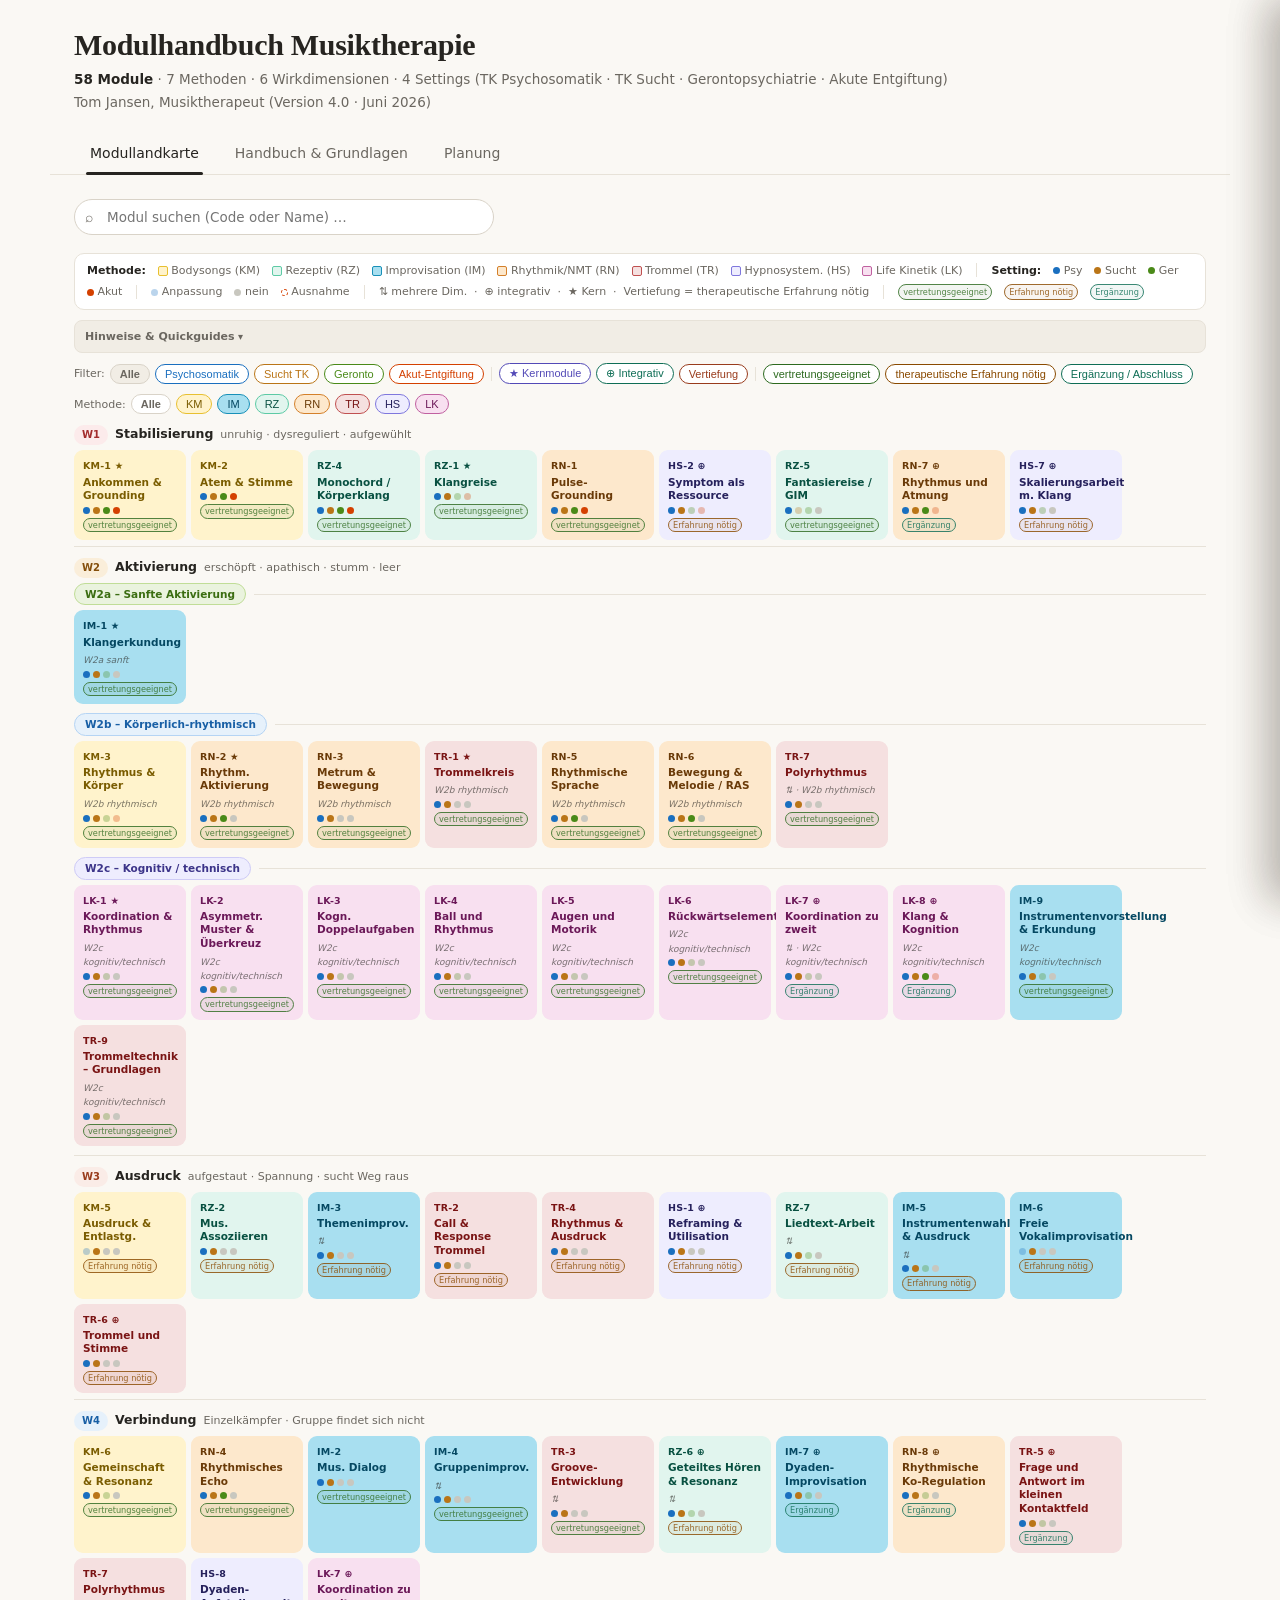
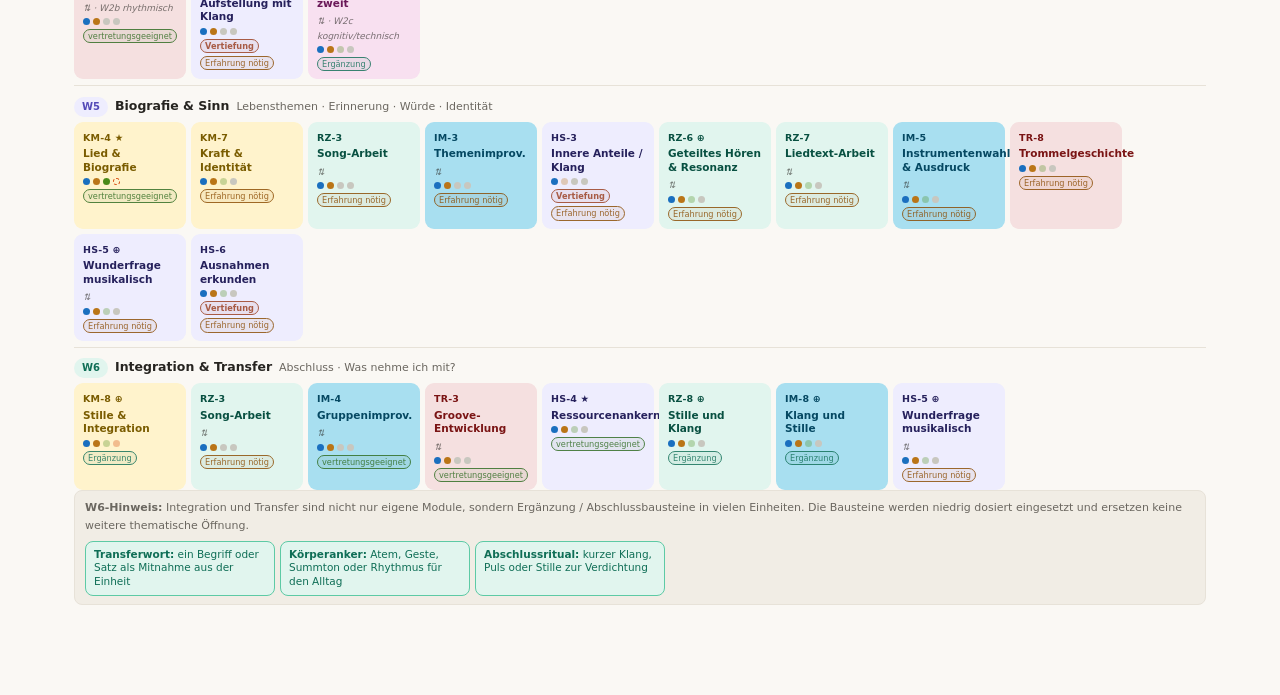
==== commit c651f3f8: "Add files via upload" ====
--- a/index.html
+++ b/index.html
@@ -34,7 +34,7 @@
   --border-radius-md:10px;
 
   /* Settingfarben (aus v10.7) */
-  --c-psy:#185FA5; --c-sucht:#854F0B; --c-ger:#3B6D11; --c-akut:#C04A00;
+  --c-psy:#1A6FBF; --c-sucht:#BA7517; --c-ger:#4A8A18; --c-akut:#D44000;
 }
 
 *{box-sizing:border-box}
@@ -104,6 +104,9 @@
 .fb{font-size:11px;padding:3px 9px;border-radius:20px;border:0.5px solid var(--color-border-secondary);background:var(--color-surface);cursor:pointer;color:var(--color-text-secondary)}
 .fb.on{font-weight:600;background:var(--color-background-secondary)}
 .fb:hover{background:var(--color-background-secondary)}
+.fb-m{font-size:11px;padding:3px 9px;border-radius:20px;border:0.5px solid var(--color-border-secondary);background:var(--color-surface);cursor:pointer;color:var(--color-text-secondary)}
+.fb-m.on{font-weight:700}
+.fb-m:hover{filter:brightness(.95)}
 .wrow{margin-bottom:6px}
 .whead{display:flex;align-items:baseline;gap:7px;margin-bottom:5px;flex-wrap:wrap}
 .wbadge{font-size:10px;font-weight:600;padding:2px 8px;border-radius:20px;flex-shrink:0}
@@ -121,13 +124,24 @@
 .sdots{display:flex;gap:3px}
 .sd{width:7px;height:7px;border-radius:50%;display:inline-block;flex-shrink:0}
 .wdiv{height:0.5px;background:var(--color-border-tertiary);margin:6px 0 10px}
+.w2sg{margin-bottom:9px}
+.w2sghead{display:flex;align-items:center;gap:8px;margin-bottom:5px}
+.w2sgbadge{font-size:10.5px;font-weight:600;padding:2px 10px;border-radius:20px;flex-shrink:0}
+.w2sgline{flex:1;height:0.5px;background:var(--color-border-tertiary)}
 .vbadges{display:flex;flex-wrap:wrap;gap:3px;margin-top:4px}
 .vb{font-size:8.2px;line-height:1;padding:2px 4px;border-radius:10px;border:0.5px solid currentColor;opacity:.82;white-space:nowrap}
 .vb-ok{color:#2D6A1F;background:rgba(45,106,31,.07)}
 .vb-exp{color:#8A4A00;background:rgba(138,74,0,.07)}
 .vb-rahm{color:#0F6E56;background:rgba(15,110,86,.07)}
 .vb-vt{color:#993C1D;background:rgba(153,60,29,.08);font-weight:600}
-.ml-note{font-size:11px;color:var(--color-text-secondary);border:0.5px solid var(--color-border-tertiary);border-radius:8px;padding:8px 10px;margin:7px 0 10px;background:var(--color-background-secondary)}
+.ml-note{font-size:11px;color:var(--color-text-secondary);border:0.5px solid var(--color-border-tertiary);border-radius:8px;padding:8px 10px;margin:0;background:var(--color-background-secondary)}
+.ml-hinweise{border:0.5px solid var(--color-border-tertiary);border-radius:8px;margin:7px 0 10px;background:var(--color-background-secondary);overflow:hidden}
+.ml-hinweise summary{font-size:11px;font-weight:600;color:var(--color-text-secondary);padding:7px 10px;cursor:pointer;list-style:none;user-select:none}
+.ml-hinweise summary::-webkit-details-marker{display:none}
+.ml-hinweise summary::after{content:" ▾";font-size:10px}
+.ml-hinweise[open] summary::after{content:" ▴"}
+.ml-hinweise summary:hover{color:var(--color-text-primary)}
+.ml-hinweise-grid{display:flex;flex-direction:column;gap:6px;padding:0 10px 10px}
 .tchips{display:flex;flex-wrap:wrap;gap:5px;margin-top:6px}
 .tchip{font-size:10.5px;line-height:1.3;padding:6px 8px;border-radius:8px;border:0.5px solid #5DCAA5;background:#E1F5EE;color:#0F6E56;max-width:190px}
 .no-hits{font-size:13px;color:var(--color-text-secondary);padding:18px 4px;display:none}
@@ -386,8 +400,7 @@
 <header class="app-header">
   <h1 class="app-title">Modulhandbuch Musiktherapie</h1>
   <p class="app-sub"><b>58 Module</b> · 7 Methoden · 6 Wirkdimensionen · 4 Settings (TK Psychosomatik · TK Sucht · Gerontopsychiatrie · Akute Entgiftung)</p>
-  <p class="app-sub" style="margin-top:2px">Tom Jansen, Musiktherapeut</p>
-  <span class="app-ver">Version 4.0 · 58 Module · Orientierungsmodule · Vertretungspfade · Akut-Sicherheitscheck · Rollenklärung · W2 intern gegliedert · Planung mit Einzelstunden · Juni 2026</span>
+  <p class="app-sub" style="margin-top:2px">Tom Jansen, Musiktherapeut <span style="font-weight:400;color:var(--color-text-secondary)">(Version 4.0 · Juni 2026)</span></p>
 </header>
 
 <nav class="tabs" role="tablist" aria-label="Ansicht wechseln">
@@ -407,23 +420,23 @@
   <div class="ml">
     <div class="ml-leg">
       <span style="font-weight:600;color:var(--color-text-primary)">Methode:</span>
-      <span><span class="leg-sq" style="background:#EEEDFE;border:0.5px solid #AFA9EC"></span> Bodysongs</span>
-      <span><span class="leg-sq" style="background:#E1F5EE;border:0.5px solid #5DCAA5"></span> Rezeptiv</span>
-      <span><span class="leg-sq" style="background:#E6F1FB;border:0.5px solid #85B7EB"></span> Improvisation</span>
-      <span><span class="leg-sq" style="background:#EAF3DE;border:0.5px solid #97C459"></span> Rhythmik/NMT</span>
-      <span><span class="leg-sq" style="background:#FAEEDA;border:0.5px solid #EF9F27"></span> Trommel</span>
-      <span><span class="leg-sq" style="background:#FAECE7;border:0.5px solid #F0997B"></span> Hypnosystem.</span>
-      <span><span class="leg-sq" style="background:#FBEAF0;border:0.5px solid #ED93B1"></span> Life Kinetik</span>
+      <span><span class="leg-sq" style="background:#FFF3CC;border:0.5px solid #E8C030"></span> Bodysongs (KM)</span>
+      <span><span class="leg-sq" style="background:#E1F5EE;border:0.5px solid #5DCAA5"></span> Rezeptiv (RZ)</span>
+      <span><span class="leg-sq" style="background:#A8DFF0;border:0.5px solid #1890B8"></span> Improvisation (IM)</span>
+      <span><span class="leg-sq" style="background:#FDE8CC;border:0.5px solid #D4802A"></span> Rhythmik/NMT (RN)</span>
+      <span><span class="leg-sq" style="background:#F5E0E0;border:0.5px solid #C05050"></span> Trommel (TR)</span>
+      <span><span class="leg-sq" style="background:#EEEDFE;border:0.5px solid #7F77DD"></span> Hypnosystem. (HS)</span>
+      <span><span class="leg-sq" style="background:#F8E0F0;border:0.5px solid #C060A0"></span> Life Kinetik (LK)</span>
       <span class="leg-sep"></span>
       <span style="font-weight:600;color:var(--color-text-primary)">Setting:</span>
-      <span><span class="leg-sd" style="background:#185FA5"></span> Psy</span>
-      <span><span class="leg-sd" style="background:#854F0B"></span> Sucht</span>
-      <span><span class="leg-sd" style="background:#3B6D11"></span> Ger</span>
-      <span><span class="leg-sd" style="background:#C04A00"></span> Akut</span>
+      <span><span class="leg-sd" style="background:#1A6FBF"></span> Psy</span>
+      <span><span class="leg-sd" style="background:#BA7517"></span> Sucht</span>
+      <span><span class="leg-sd" style="background:#4A8A18"></span> Ger</span>
+      <span><span class="leg-sd" style="background:#D44000"></span> Akut</span>
       <span class="leg-sep"></span>
-      <span><span class="leg-sd" style="background:#185FA5;opacity:.3"></span> Anpassung</span>
+      <span><span class="leg-sd" style="background:#1A6FBF;opacity:.3"></span> Anpassung</span>
       <span><span class="leg-sd" style="background:#C8C7BF"></span> nein</span>
-      <span><span class="leg-sd" style="background:transparent;border:1.5px dashed #C04A00;display:inline-block;width:7px;height:7px;border-radius:50%;vertical-align:middle"></span> Ausnahme</span>
+      <span><span class="leg-sd" style="background:transparent;border:1.5px dashed #D44000;display:inline-block;width:7px;height:7px;border-radius:50%;vertical-align:middle"></span> Ausnahme</span>
       <span class="leg-sep"></span>
       <span>⇅ mehrere Dim. &nbsp;·&nbsp; ⊕ integrativ &nbsp;·&nbsp; ★ Kern &nbsp;·&nbsp; Vertiefung = therapeutische Erfahrung nötig</span>
       <span class="leg-sep"></span>
@@ -432,13 +445,23 @@
       <span><span class="vb vb-rahm">Ergänzung</span></span>
     </div>
 
+    <details class="ml-hinweise">
+      <summary>Hinweise &amp; Quickguides</summary>
+      <div class="ml-hinweise-grid">
+        <div class="ml-note"><strong>Nutzung:</strong> Auf eine Modulkachel tippen öffnet das vollständige Profil (Steckbrief, Ablauf, Settinghinweise, Checkpoints). · <strong>Vertretung &amp; Einsatzlogik:</strong> „vertretungsgeeignet“ = robustes Modul für Vertretungssituationen; „therapeutische Erfahrung nötig“ = erhöhter Prozess- und Rückführungsanspruch; „Ergänzung / Abschluss“ = integrativer Baustein.</div>
+        <div class="ml-note"><strong>Orientierungsmodule:</strong> IM-9 <em>Instrumentenvorstellung &amp; Erkundung</em> und TR-9 <em>Trommeltechnik – Grundlagen</em> dienen als sichere technische Einstiegsmodule. Sie führen in Material, Klangmöglichkeiten, Spielweise und Gruppenrahmen ein und eignen sich besonders für neue Gruppen, Vertretungssituationen sowie Patient:innen mit Unsicherheit, Scham, Leistungsangst oder wenig musikalischer Vorerfahrung.</div>
+        <div class="ml-note"><strong>Vertretung in 30 Minuten:</strong> Bei unruhiger Gruppe zuerst KM-1 oder RN-1; bei erschöpfter Gruppe RN-2, IM-9 oder LK-1; bei unsicherer neuer Gruppe IM-9 oder TR-9. In der Gerontopsychiatrie eignen sich RZ-4, KM-4 oder RN-2 vereinfacht; in der Akuten Entgiftung KM-1 Kurzform, RZ-4 oder RN-1 minimal. Bei unklarer Lage gilt: W1 vor W2, Stabilisierung vor Ausdruck.</div>
+        <div class="ml-note"><strong>Akut-Sicherheitscheck:</strong> Vor Akut-Einsatz prüfen: ausreichende Orientierung, stabile vegetative Lage, Freiwilligkeit mit Pausen- und Abbruchrecht sowie kurze, reizarme Durchführung ohne Reflexionsdruck. Bei Hinweisen auf Delir, akute Intoxikationsnähe, Psychose, akute Suizidalität oder massive Instabilität keine eigenständige Gruppenintervention ohne Rücksprache mit Pflege, ärztlichem Dienst oder Behandlungsteam.</div>
+        <div class="ml-note"><strong>Nutzung durch Kolleg:innen:</strong> Vertretungsgeeignete, niedrig dosierte Module können Orientierung geben, wenn Setting, Rahmen und Abbruchmöglichkeiten geklärt sind. Vertiefende Ausdrucks-, Biografie-, Improvisations- und hypnosystemische Module gehören in musiktherapeutisch qualifizierte Hände oder in enge fachliche Rücksprache.</div>
+      </div>
+    </details>
     <div class="ml-filters">
       <span class="fl">Filter:</span>
       <button class="fb on" data-k="all" onclick="fs('all',this)">Alle</button>
-      <button class="fb" data-k="p" onclick="fs('p',this)" style="border-color:#185FA5;color:#185FA5">Psychosomatik</button>
-      <button class="fb" data-k="s" onclick="fs('s',this)" style="border-color:#854F0B;color:#854F0B">Sucht TK</button>
-      <button class="fb" data-k="g" onclick="fs('g',this)" style="border-color:#3B6D11;color:#3B6D11">Geronto</button>
-      <button class="fb" data-k="a" onclick="fs('a',this)" style="border-color:#C04A00;color:#C04A00">Akut-Entgiftung</button>
+      <button class="fb" data-k="p" onclick="fs('p',this)" style="border-color:#1A6FBF;color:#1A6FBF">Psychosomatik</button>
+      <button class="fb" data-k="s" onclick="fs('s',this)" style="border-color:#BA7517;color:#BA7517">Sucht TK</button>
+      <button class="fb" data-k="g" onclick="fs('g',this)" style="border-color:#4A8A18;color:#4A8A18">Geronto</button>
+      <button class="fb" data-k="a" onclick="fs('a',this)" style="border-color:#D44000;color:#D44000">Akut-Entgiftung</button>
       <span class="leg-sep"></span>
       <button class="fb" data-k="kern" onclick="fs('kern',this)" style="border-color:#534AB7;color:#534AB7">★ Kernmodule</button>
       <button class="fb" data-k="integ" onclick="fs('integ',this)" style="border-color:#0F6E56;color:#0F6E56">⊕ Integrativ</button>
@@ -449,13 +472,18 @@
       <button class="fb" data-k="vrahm" onclick="fs('vrahm',this)" style="border-color:#0F6E56;color:#0F6E56">Ergänzung / Abschluss</button>
     </div>
 
-    <div class="ml-note"><strong>Tipp:</strong> Auf eine Modulkachel tippen öffnet das vollständige Profil (Steckbrief, Ablauf, Settinghinweise, Checkpoints). · <strong>Vertretung &amp; Einsatzlogik:</strong> „vertretungsgeeignet“ = robustes Modul für Vertretungssituationen; „therapeutische Erfahrung nötig“ = erhöhter Prozess- und Rückführungsanspruch; „Ergänzung / Abschluss“ = integrativer Baustein.</div>
-    <div class="ml-note"><strong>Orientierungsmodule:</strong> IM-9 <em>Instrumentenvorstellung &amp; Erkundung</em> und TR-9 <em>Trommeltechnik – Grundlagen</em> dienen als sichere technische Einstiegsmodule. Sie führen in Material, Klangmöglichkeiten, Spielweise und Gruppenrahmen ein und eignen sich besonders für neue Gruppen, Vertretungssituationen sowie Patient:innen mit Unsicherheit, Scham, Leistungsangst oder wenig musikalischer Vorerfahrung.</div>
-    <div class="ml-note"><strong>Vertretung in 30 Minuten:</strong> Bei unruhiger Gruppe zuerst KM-1 oder RN-1; bei erschöpfter Gruppe RN-2, IM-9 oder LK-1; bei unsicherer neuer Gruppe IM-9 oder TR-9. In der Gerontopsychiatrie eignen sich RZ-4, KM-4 oder RN-2 vereinfacht; in der Akuten Entgiftung KM-1 Kurzform, RZ-4 oder RN-1 minimal. Bei unklarer Lage gilt: W1 vor W2, Stabilisierung vor Ausdruck.</div>
-    <div class="ml-note"><strong>Akut-Sicherheitscheck:</strong> Vor Akut-Einsatz prüfen: ausreichende Orientierung, stabile vegetative Lage, Freiwilligkeit mit Pausen- und Abbruchrecht sowie kurze, reizarme Durchführung ohne Reflexionsdruck. Bei Hinweisen auf Delir, akute Intoxikationsnähe, Psychose, akute Suizidalität oder massive Instabilität keine eigenständige Gruppenintervention ohne Rücksprache mit Pflege, ärztlichem Dienst oder Behandlungsteam.</div>
-    <div class="ml-note"><strong>Nutzung durch Kolleg:innen:</strong> Vertretungsgeeignete, niedrig dosierte Module können Orientierung geben, wenn Setting, Rahmen und Abbruchmöglichkeiten geklärt sind. Vertiefende Ausdrucks-, Biografie-, Improvisations- und hypnosystemische Module gehören in musiktherapeutisch qualifizierte Hände oder in enge fachliche Rücksprache.</div>
-
-    <div class="ml-note"><strong>Steckbrief-Konsistenz geprüft:</strong> Alle 58 Modulprofile folgen nun demselben Prüfraster: Hauptwirkung, Modulart, Vertretungseignung, Settingeignung und Planbarkeit sind in der Masterfassung eindeutig ausgewiesen. Die HTML-Karte bleibt bewusst kompakt; sie zeigt die geprüfte Logik über Kern-, Integrations-, Vertiefungs- und Vertretungskennzeichnungen.</div>
+    <div class="ml-filters" style="margin-top:5px">
+      <span class="fl">Methode:</span>
+      <button class="fb-m on" data-m="all" onclick="fm('all',this)">Alle</button>
+      <button class="fb-m" data-m="km" onclick="fm('km',this)" style="border-color:#E8C030;color:#7A5C00;background:#FFF3CC">KM</button>
+      <button class="fb-m" data-m="im" onclick="fm('im',this)" style="border-color:#1890B8;color:#054862;background:#A8DFF0">IM</button>
+      <button class="fb-m" data-m="rz" onclick="fm('rz',this)" style="border-color:#5DCAA5;color:#085041;background:#E1F5EE">RZ</button>
+      <button class="fb-m" data-m="rn" onclick="fm('rn',this)" style="border-color:#D4802A;color:#6A3A08;background:#FDE8CC">RN</button>
+      <button class="fb-m" data-m="tr" onclick="fm('tr',this)" style="border-color:#C05050;color:#7A1414;background:#F5E0E0">TR</button>
+      <button class="fb-m" data-m="hs" onclick="fm('hs',this)" style="border-color:#7F77DD;color:#26215C;background:#EEEDFE">HS</button>
+      <button class="fb-m" data-m="lk" onclick="fm('lk',this)" style="border-color:#C060A0;color:#6B1858;background:#F8E0F0">LK</button>
+    </div>
+
 <div id="mlb"></div>
     <div class="no-hits" id="noHits">Keine Module gefunden. Suche oder Filter anpassen.</div>
   </div>
@@ -526,12 +554,12 @@
 <script>
 /* ---- Landkarten-Daten (aktualisiert aus Modullandkarte v10.7 / 58 Module) ---- */
 const MC={
-  km:{bg:'#EEEDFE',fg:'#3C3489'},rz:{bg:'#E1F5EE',fg:'#0F6E56'},
-  im:{bg:'#E6F1FB',fg:'#185FA5'},rn:{bg:'#EAF3DE',fg:'#3B6D11'},
-  tr:{bg:'#FAEEDA',fg:'#854F0B'},hs:{bg:'#FAECE7',fg:'#993C1D'},
-  lk:{bg:'#FBEAF0',fg:'#993556'}
+  km:{bg:'#FFF3CC',fg:'#7A5C00'},rz:{bg:'#E1F5EE',fg:'#085041'},
+  im:{bg:'#A8DFF0',fg:'#054862'},rn:{bg:'#FDE8CC',fg:'#6A3A08'},
+  tr:{bg:'#F5E0E0',fg:'#7A1414'},hs:{bg:'#EEEDFE',fg:'#26215C'},
+  lk:{bg:'#F8E0F0',fg:'#6B1858'}
 };
-const SC={p:'#185FA5',s:'#854F0B',g:'#3B6D11',a:'#C04A00'};
+const SC={p:'#1A6FBF',s:'#BA7517',g:'#4A8A18',a:'#D44000'};
 const M={
   'KM-1':{n:'Ankommen & Grounding',m:'km',p:1,s:1,g:1,a:1,star:1},
   'KM-2':{n:'Atem & Stimme',m:'km',p:1,s:1,g:1,a:1},
@@ -650,6 +678,7 @@
   if(VOK.has(id)) keys.push('vok');
   if(VEXP.has(id)) keys.push('vexp');
   if(VRAHM.has(id)) keys.push('vrahm');
+  keys.push(d.m);
   const sk=keys.join(',');
   const tag=cnt[id]>1?'⇅':'';
   const star=d.star?' ★':'';
@@ -671,8 +700,18 @@
   ${tagHtml}<div class="sdots">${dots}</div>${badges}
 </div>`;
 }
-function w2Box(){
-  return `<div class="ml-note"><strong>W2 intern gegliedert:</strong> W2 bleibt eine Wirkdimension ohne zusätzlichen Filter. Zur fachlichen Auswahl wird W2 intern unterschieden in <strong>W2a Sanfte Aktivierung</strong> (ruhig, niedrig dosiert), <strong>W2b Körperlich-rhythmische Aktivierung</strong> (Bewegung, Puls, Rhythmus, körperliche Energie) und <strong>W2c Kognitiv-motorische / technisch-orientierende Aktivierung</strong> (Life Kinetik, IM-9 und TR-9).</div>`;
+function w2SubChips(){
+  const subs=[
+    {key:'a',label:'W2a – Sanfte Aktivierung',bg:'#EAF3DE',fg:'#3B6D11',border:'#C0DD97'},
+    {key:'b',label:'W2b – Körperlich-rhythmisch',bg:'#E6F1FB',fg:'#185FA5',border:'#B5D4F4'},
+    {key:'c',label:'W2c – Kognitiv / technisch',bg:'#EEEDFE',fg:'#3C3489',border:'#CECBF6'}
+  ];
+  const w2mods=D.find(d=>d.code==='W2').mods;
+  return subs.map(sub=>{
+    const ids=[...W2SUB[sub.key]].filter(id=>w2mods.includes(id));
+    if(!ids.length) return '';
+    return `<div class="w2sg"><div class="w2sghead"><span class="w2sgbadge" style="background:${sub.bg};color:${sub.fg};border:0.5px solid ${sub.border}">${sub.label}</span><span class="w2sgline"></span></div><div class="chips">${ids.map(chip).join('')}</div></div>`;
+  }).join('');
 }
 function transferBox(){
   return `<div class="ml-note"><strong>W6-Hinweis:</strong> Integration und Transfer sind nicht nur eigene Module, sondern Ergänzung / Abschlussbausteine in vielen Einheiten. Die Bausteine werden niedrig dosiert eingesetzt und ersetzen keine weitere thematische Öffnung.<div class="tchips">${TB.map(x=>`<span class="tchip"><strong>${x.t}:</strong> ${x.d}</span>`).join('')}</div></div>`;
@@ -684,25 +723,26 @@
     <span class="wname">${dim.name}</span>
     <span class="wtrig">${dim.trig}</span>
   </div>
-  <div class="chips">${dim.mods.map(chip).join('')}</div>
-  ${dim.code==='W2'?w2Box():''}
+  ${dim.code==='W2'?w2SubChips():`<div class="chips">${dim.mods.map(chip).join('')}</div>`}
   ${dim.code==='W6'?transferBox():''}
 </div>${i<5?'<div class="wdiv"></div>':''}`).join('');
 
 /* ---------- Filter (aus v10.7, plus Sichtbarkeit für Suche) ---------- */
 const AF=new Set();
+const AM=new Set();
 function applyFilterAndSearch(){
   const keys=[...AF];
+  const methods=[...AM];
   const q=(document.getElementById('search').value||'').trim().toLowerCase();
   let hits=0;
   document.querySelectorAll('.chip').forEach(c=>{
     const s=c.dataset.s.split(',');
     const passFilter = keys.length===0 || keys.every(k=>s.includes(k));
+    const passMethod = methods.length===0 || methods.some(m=>s.includes(m));
     const passSearch = !q || c.dataset.search.includes(q);
-    c.classList.toggle('faded', passFilter && !passSearch ? false : (!passFilter));
-    // Suche blendet Nicht-Treffer komplett aus; Filter dimmt nur
+    c.classList.toggle('faded', passSearch && !(passFilter && passMethod));
     c.classList.toggle('hide', !passSearch);
-    if(passSearch && passFilter) hits++;
+    if(passSearch && passFilter && passMethod) hits++;
   });
   // Wirkdimensions-Zeilen ohne sichtbare Treffer bei aktiver Suche ausblenden
   document.querySelectorAll('.wrow').forEach(row=>{
@@ -721,6 +761,19 @@
     if(AF.has(k)){AF.delete(k);btn.classList.remove('on');}
     else{AF.add(k);btn.classList.add('on');}
     if(AF.size===0) document.querySelector('.fb[data-k="all"]').classList.add('on');
+  }
+  applyFilterAndSearch();
+}
+function fm(k,btn){
+  if(k==='all'){
+    AM.clear();
+    document.querySelectorAll('.fb-m').forEach(b=>b.classList.remove('on'));
+    document.querySelector('.fb-m[data-m="all"]').classList.add('on');
+  } else {
+    document.querySelector('.fb-m[data-m="all"]').classList.remove('on');
+    if(AM.has(k)){AM.delete(k);btn.classList.remove('on');}
+    else{AM.add(k);btn.classList.add('on');}
+    if(AM.size===0) document.querySelector('.fb-m[data-m="all"]').classList.add('on');
   }
   applyFilterAndSearch();
 }
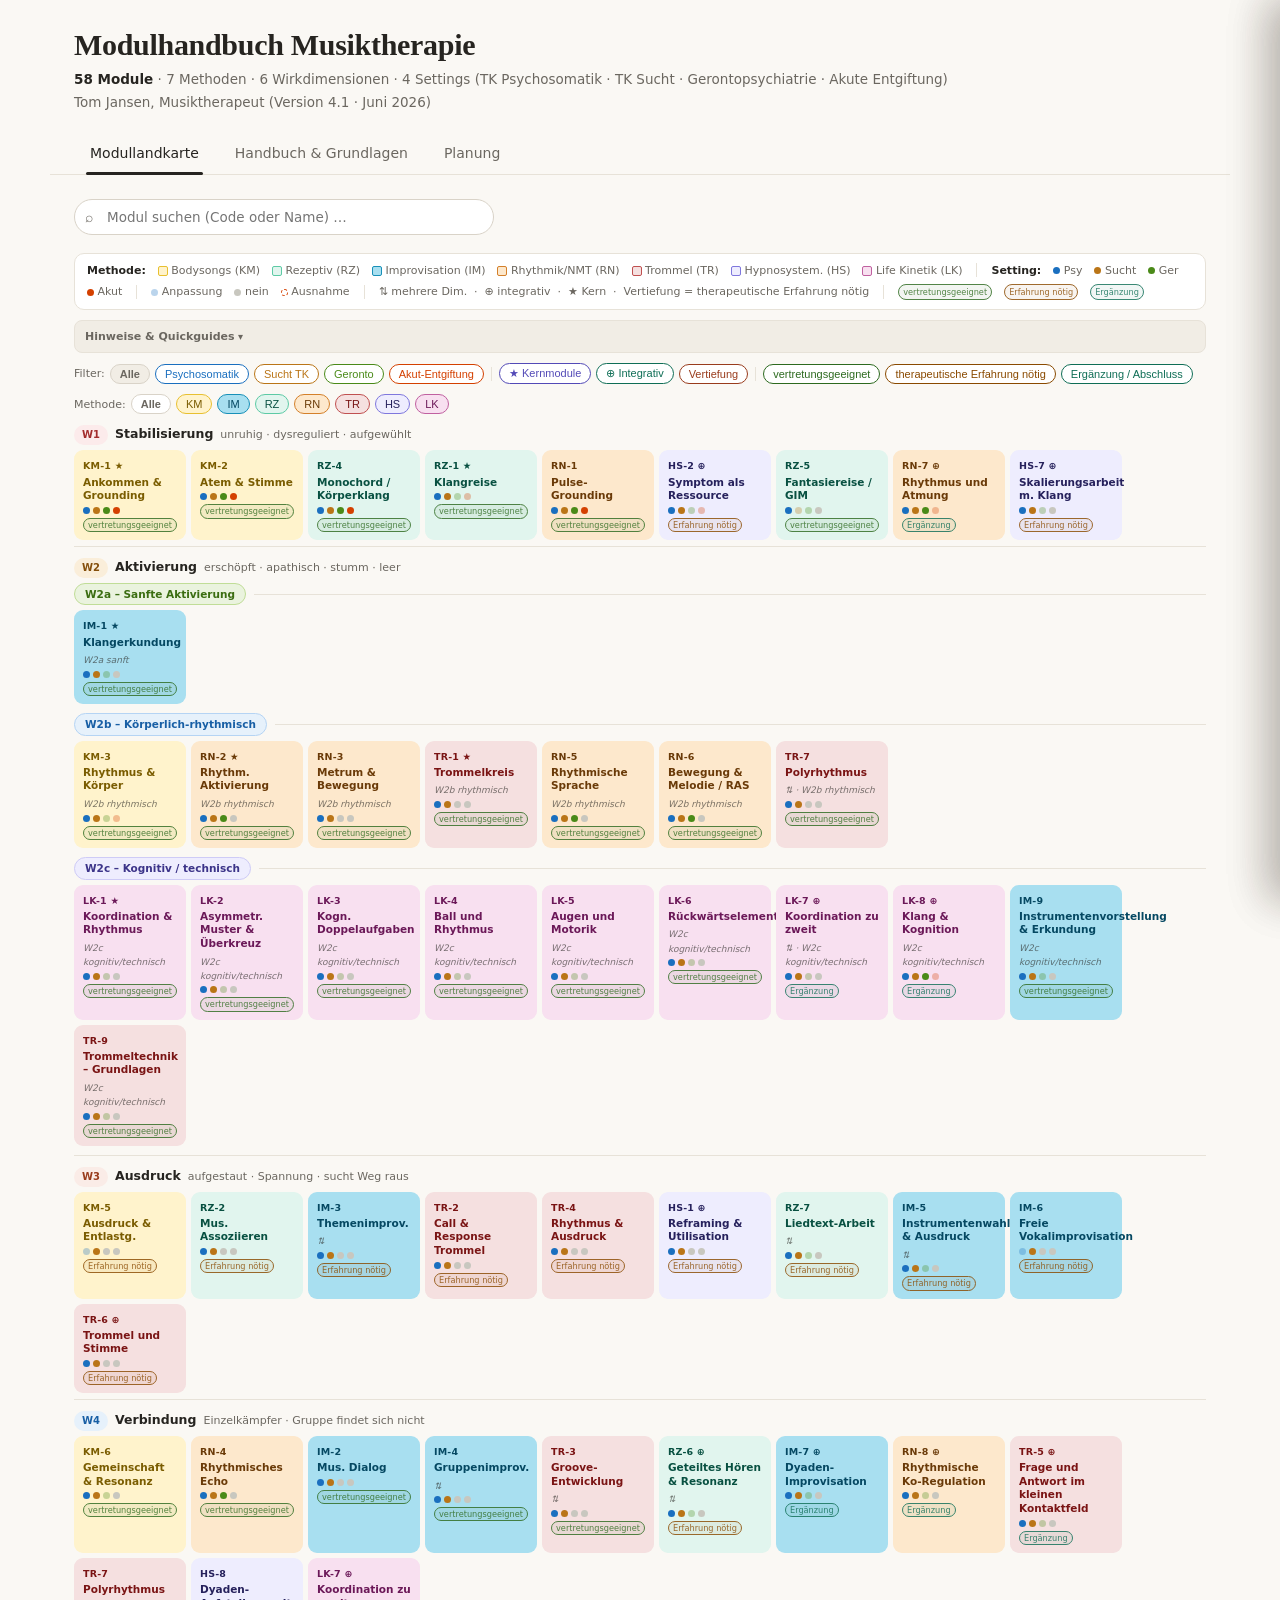
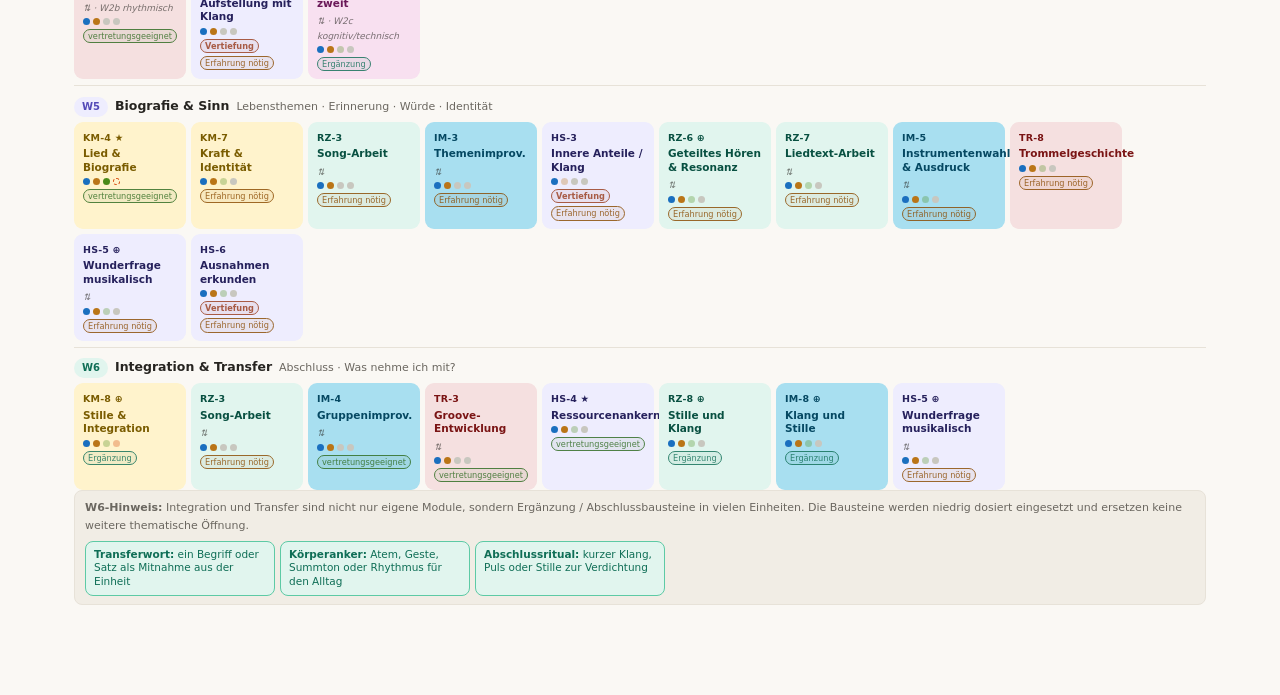
==== commit 44a1555b: "Add files via upload" ====
--- a/index.html
+++ b/index.html
@@ -3,10 +3,10 @@
 <head>
 <meta charset="utf-8">
 <meta name="viewport" content="width=device-width, initial-scale=1">
-<title>Modulhandbuch Musiktherapie · Version 4.0 · 58 Module</title>
+<title>Modulhandbuch Musiktherapie · Version 4.1 · 58 Module</title>
 <style>
 /* =========================================================================
-   MODULHANDBUCH MUSIKTHERAPIE – interaktive Einzeldatei (Version 4.0 / Karte v10.7 / 58 Module)
+   MODULHANDBUCH MUSIKTHERAPIE – interaktive Einzeldatei (Version 4.1 / Karte v10.7 / 58 Module)
    Zusammenführung von Modullandkarte (HTML) + Modulhandbuch (DOCX).
 
    GESTALTUNGSENTSCHEIDUNGEN (dokumentiert für Nachfolge):
@@ -309,6 +309,31 @@
 .pl-total span{color:#185FA5}
 .pl-addrow{padding:4px 14px 14px}
 .pl-hint{font-size:11px;color:var(--color-text-secondary);background:var(--color-background-secondary);border:0.5px solid var(--color-border-tertiary);border-radius:8px;padding:8px 11px;margin-bottom:14px;line-height:1.5}
+.pl-picker-controls{display:flex;flex-wrap:wrap;align-items:center;gap:7px;margin:10px 16px 0}
+.pl-picker-controls .pl-h{margin:0 2px 0 0}
+.pl-toggle{display:inline-flex;border:0.5px solid var(--color-border-secondary);border-radius:999px;overflow:hidden;background:var(--color-surface)}
+.pl-toggle button{appearance:none;border:0;background:transparent;cursor:pointer;font-family:var(--font-sans);font-size:11.5px;color:var(--color-text-secondary);padding:5px 10px}
+.pl-toggle button.on{background:var(--color-background-secondary);color:var(--color-text-primary);font-weight:700}
+.pl-filter-pill{font-size:11px;border:0.5px solid var(--color-border-secondary);background:var(--color-surface);border-radius:999px;padding:5px 9px;color:var(--color-text-secondary)}
+.pl-filter-pill strong{color:var(--color-text-primary)}
+.pl-filter-pill button{appearance:none;border:0;background:transparent;cursor:pointer;color:#A32D2D;font-size:11px;margin-left:5px;padding:0}
+.pl-wbadges{display:flex;flex-wrap:wrap;gap:3px;flex-shrink:0;max-width:140px;justify-content:flex-end}
+.pl-wbadge{font-size:9px;font-weight:700;line-height:1;padding:2px 5px;border-radius:10px;border:0.5px solid currentColor;white-space:nowrap}
+
+
+.pl-frame{border:0.5px solid var(--color-border-tertiary);border-radius:9px;background:rgba(241,237,229,.45);padding:10px 11px;margin:0 0 12px}
+.pl-frame-top{display:flex;align-items:center;gap:10px;flex-wrap:wrap;margin-bottom:8px}
+.pl-frame-title{font-size:11px;font-weight:700;letter-spacing:.06em;text-transform:uppercase;color:var(--color-text-secondary);margin-right:auto}
+.pl-frame-guide{font-size:11.5px;line-height:1.45;color:var(--color-text-secondary);background:var(--color-surface);border:0.5px solid var(--color-border-tertiary);border-radius:7px;padding:7px 9px;margin:6px 0 9px}
+.pl-frame-grid{display:grid;grid-template-columns:1fr 1fr;gap:9px 12px}
+.pl-frame-grid .pl-field.full{grid-column:1 / -1}
+@media(max-width:720px){.pl-frame-grid{grid-template-columns:1fr}}
+
+.pl-docout{border:0.5px solid var(--color-border-tertiary);border-radius:9px;background:var(--color-surface);padding:10px 11px;margin:12px 0 0}
+.pl-docout-top{display:flex;align-items:center;gap:10px;flex-wrap:wrap;margin-bottom:7px}
+.pl-docout-title{font-size:11px;font-weight:700;letter-spacing:.06em;text-transform:uppercase;color:var(--color-text-secondary);margin-right:auto}
+.pl-docout textarea{min-height:145px;background:#fbfaf7}
+.pl-phase-refresh{margin-top:6px}
 
 /* Baustein-Auswahl (Modulpicker) */
 .pl-picker{position:fixed;top:0;right:0;height:100%;width:min(560px,94vw);background:var(--color-surface);box-shadow:-12px 0 40px rgba(40,30,15,.18);transform:translateX(100%);transition:transform .26s cubic-bezier(.4,0,.2,1);z-index:43;display:flex;flex-direction:column}
@@ -400,7 +425,7 @@
 <header class="app-header">
   <h1 class="app-title">Modulhandbuch Musiktherapie</h1>
   <p class="app-sub"><b>58 Module</b> · 7 Methoden · 6 Wirkdimensionen · 4 Settings (TK Psychosomatik · TK Sucht · Gerontopsychiatrie · Akute Entgiftung)</p>
-  <p class="app-sub" style="margin-top:2px">Tom Jansen, Musiktherapeut <span style="font-weight:400;color:var(--color-text-secondary)">(Version 4.0 · Juni 2026)</span></p>
+  <p class="app-sub" style="margin-top:2px">Tom Jansen, Musiktherapeut <span style="font-weight:400;color:var(--color-text-secondary)">(Version 4.1 · Juni 2026)</span></p>
 </header>
 
 <nav class="tabs" role="tablist" aria-label="Ansicht wechseln">
@@ -513,7 +538,7 @@
         <button class="pl-btn tiny" onclick="document.getElementById('plImportFile').click()">Import</button>
         <input type="file" id="plImportFile" accept="application/json,.json" style="display:none" onchange="plImport(this)">
       </div>
-      <p class="pl-hint" style="margin-top:8px">Die Pläne werden lokal in diesem Browser auf diesem PC gespeichert (localStorage). Zur Sicherung oder Weitergabe den JSON-Export nutzen – beim Import wird der aktuelle Stand ersetzt.</p>
+      <p class="pl-hint" style="margin-top:8px">Die Pläne werden lokal in diesem Browser auf diesem PC gespeichert (localStorage). Der Stundenrahmen, therapeutische Entscheidung und Dokumentationskern werden mitgespeichert. Zur Sicherung oder Weitergabe den JSON-Export nutzen – beim Import wird der aktuelle Stand ersetzt.</p>
     </aside>
     <div class="pl-main" id="plMain"></div>
   </div>
@@ -529,6 +554,13 @@
   <div class="search-wrap" style="margin:12px 16px 0;max-width:none">
     <span class="search-ico">⌕</span>
     <input id="plPickerSearch" type="search" placeholder="Modul suchen (Code oder Name) …" autocomplete="off" oninput="plRenderPicker()">
+  </div>
+  <div class="pl-picker-controls">
+    <span class="pl-h">Darstellung</span>
+    <span class="pl-toggle" role="group" aria-label="Bausteine gruppieren">
+      <button type="button" id="plViewWirk" class="on" onclick="plSetPickerView('wirk')">nach Wirkdimension</button>
+      <button type="button" id="plViewMethod" onclick="plSetPickerView('method')">nach Methode</button>
+    </span>
   </div>
   <div class="pl-picker-body" id="plPickerBody"></div>
 </div>
@@ -844,7 +876,7 @@
    Datenmodell (für Nachfolge dokumentiert):
    plState = { v:1, activePlanId, plans:[ Plan ] }
      Plan    = { id, name, kind:'plan'|'single', setting:'p'|'s'|'g'|'a', sessions:[ Session ] }
-     Session = { id, label, date, group, wirkdim, notes, blocks:[ Block ] }
+     Session = { id, label, date, group, wirkdim, orientMode, orientGreeting, orientThemes, orientDecision, orientDoc, notes, blocks:[ Block ] }
      Block   = { id, moduleId, role, duration:Zahl(Min.), phases:Text, note }
    Einzelstunden werden bewusst im selben Datenmodell gespeichert: kind='single' mit genau einer Session.
    Persistenz: localStorage-Schlüssel 'mhb_plaene_v1'.
@@ -857,6 +889,7 @@
 
 let plState={v:1,activePlanId:null,plans:[]};
 let plPickerTarget=null;
+let plPickerView='wirk';
 
 function plUid(){return 'p'+Date.now().toString(36)+Math.random().toString(36).slice(2,6);}
 function plEsc(s){return String(s==null?'':s).replace(/&/g,'&amp;').replace(/</g,'&lt;').replace(/>/g,'&gt;').replace(/"/g,'&quot;');}
@@ -868,12 +901,61 @@
   }catch(e){ /* localStorage nicht verfügbar oder defekt: leer starten */ }
   if(!plState.plans) plState.plans=[];
   // Migration aus Version 3.0: vorhandene Einträge ohne kind sind reguläre Behandlungsverläufe.
-  plState.plans.forEach(p=>{ if(!p.kind) p.kind='plan'; if(!Array.isArray(p.sessions)) p.sessions=[]; });
+  plState.plans.forEach(p=>{ 
+    if(!p.kind) p.kind='plan'; 
+    if(!Array.isArray(p.sessions)) p.sessions=[];
+    p.sessions.forEach(plEnsureSessionFrame);
+  });
 }
 function plSave(){
   try{ localStorage.setItem(PL_KEY,JSON.stringify(plState)); }
   catch(e){ alert('Speichern im Browser nicht möglich (localStorage gesperrt oder voll). Bitte über Export sichern.'); }
 }
+
+function plEnsureSessionFrame(s){
+  if(!s) return s;
+  if(s.orientMode==null) s.orientMode='auto';
+  if(s.orientGreeting==null) s.orientGreeting='';
+  if(s.orientThemes==null) s.orientThemes='';
+  if(s.orientDecision==null) s.orientDecision='';
+  if(s.orientDoc==null) s.orientDoc='';
+  return s;
+}
+function plFrameModeEffective(session,setting){
+  const mode=(session&&session.orientMode)||'auto';
+  if(mode==='auto') return setting==='g'?'geronto':'regular';
+  return mode;
+}
+function plFrameGuide(session,setting){
+  const mode=plFrameModeEffective(session,setting);
+  if(mode==='geronto') return 'Geronto-Einstieg: kein langer verbaler Vorlauf. Du beginnst musikalisch, ritualisiert und gut erkennbar. Beobachtung, Kontaktaufnahme und Anpassung laufen über Tempo, Blick, Atmung, Mitbewegung und Resonanz.';
+  if(mode==='crisis') return 'Krisen-/Akutlogik: kurze Orientierung, keine ausführliche Themenrunde. Erst Sicherheit, Kontakt und Regulation; danach nur kleine, überschaubare Schritte.';
+  return 'Regulärer Einstieg: kurze Begrüßung, aktueller Zustand und Themenlage klären, daraus die therapeutische Richtung der Stunde ableiten. Die Bausteine folgen dieser Entscheidung, nicht umgekehrt.';
+}
+function plFrameModeOptions(current){
+  const opts=[['auto','automatisch nach Setting'],['regular','reguläre Eingangsrunde'],['geronto','Geronto: direkter musikalischer Beginn'],['crisis','Krise/Akut: kurze Stabilisierung']];
+  return opts.map(o=>`<option value="${o[0]}" ${current===o[0]?'selected':''}>${plEsc(o[1])}</option>`).join('');
+}
+function plRenderFrame(plan,s){
+  plEnsureSessionFrame(s);
+  const guide=plFrameGuide(s,plan.setting);
+  const eff=plFrameModeEffective(s,plan.setting);
+  const geronto=eff==='geronto';
+  return `<div class="pl-frame">
+    <div class="pl-frame-top">
+      <div class="pl-frame-title">Stundenrahmen / klinische Orientierung</div>
+      <div class="pl-field" style="min-width:230px"><label>Einstiegslogik</label><select class="pl-select" onchange="plUpdateSession('${s.id}','orientMode',this.value);plRenderMain()">${plFrameModeOptions(s.orientMode||'auto')}</select></div>
+    </div>
+    <div class="pl-frame-guide">${plEsc(guide)}</div>
+    <div class="pl-frame-grid">
+      <div class="pl-field"><label>${geronto?'Musikalischer Beginn / Ritual':'Begrüßung / Ankommen'}</label><textarea class="pl-area" rows="2" placeholder="${geronto?'z. B. vertrauter Anfangston, Begrüßungslied, Klangritual, Tempo ruhig setzen':'z. B. kurze Begrüßung, Kontakt herstellen, Gruppe sammeln'}" onchange="plUpdateSession('${s.id}','orientGreeting',this.value)">${plEsc(s.orientGreeting)}</textarea></div>
+      <div class="pl-field"><label>${geronto?'Beobachtung zu Beginn':'Aktuelle Themen / Lage'}</label><textarea class="pl-area" rows="2" placeholder="${geronto?'z. B. Wachheit, Blickkontakt, Unruhe, Mitgehen, Rückzug, Stimmung im Raum':'z. B. Was ist gerade da? Stimmung, Druck, Konflikte, Erschöpfung, Thema der Gruppe'}" onchange="plUpdateSession('${s.id}','orientThemes',this.value)">${plEsc(s.orientThemes)}</textarea></div>
+      <div class="pl-field full"><label>Therapeutische Entscheidung für den weiteren Verlauf</label><textarea class="pl-area" rows="2" placeholder="z. B. heute erst stabilisieren, dann vorsichtig aktivieren; Ausdruck vermeiden; biografisch anschließen; Abschluss stärker sichern" onchange="plUpdateSession('${s.id}','orientDecision',this.value)">${plEsc(s.orientDecision)}</textarea></div>
+      <div class="pl-field full"><label>Dokumentationskern nach der Stunde</label><textarea class="pl-area" rows="2" placeholder="z. B. Aus der Eingangsrunde ergab sich..., deshalb wurde..., beobachtbar war..., für die nächste Stunde..." onchange="plUpdateSession('${s.id}','orientDoc',this.value)">${plEsc(s.orientDoc)}</textarea></div>
+    </div>
+  </div>`;
+}
+
 function plActivePlan(){ return plState.plans.find(p=>p.id===plState.activePlanId)||null; }
 
 /* ---- Phasen + Referenzdauer aus dem Modulprofil extrahieren ---- */
@@ -894,8 +976,13 @@
       if(tds.length<2) return;
       const name=tds[0].textContent.replace(/\*+/g,'').replace(/\s+/g,' ').trim();
       const time=tds[1].textContent.replace(/\s+/g,' ').trim();
+      const instruction=tds[2]?tds[2].textContent.replace(/\s+/g,' ').trim():'';
+      const aim=tds[3]?tds[3].textContent.replace(/\s+/g,' ').trim():'';
       if(!name) return;
-      lines.push(time?`${name} — ${time}`:name);
+      let block=`${name}${time?' ('+time+')':''}`;
+      if(instruction) block+=`\nAnleitung: ${instruction}`;
+      if(aim) block+=`\nZiel: ${aim}`;
+      lines.push(block);
       const nums=(time.match(/\d+/g)||[]).map(Number);
       if(nums.length===1) sumMid+=nums[0];
       else if(nums.length>=2) sumMid+=Math.round((nums[0]+nums[1])/2);
@@ -907,7 +994,7 @@
   if(ref){ duration=Math.round((Number(ref[1])+Number(ref[2]))/2); }
   else if(sumMid>0){ duration=sumMid; }
   else { duration=25; }
-  return {text:lines.join('\n'),duration};
+  return {text:lines.join('\n\n'),duration};
 }
 
 /* ---- Primäre Wirkdimension eines Moduls (erste Nennung in D, W1..W6) ---- */
@@ -933,6 +1020,30 @@
   const dim=D.find(x=>x.code===wcode);
   return !!(dim && Array.isArray(dim.mods) && dim.mods.includes(moduleId));
 }
+function plModuleWirkCodes(moduleId){
+  return D.filter(dim=>Array.isArray(dim.mods)&&dim.mods.includes(moduleId)).map(dim=>dim.code);
+}
+function plWirkBadgeHtml(moduleId){
+  const codes=plModuleWirkCodes(moduleId);
+  return `<span class="pl-wbadges">${codes.map(code=>{
+    const dim=D.find(x=>x.code===code);
+    const color=dim?dim.fg:'#6b6760';
+    return `<span class="pl-wbadge" style="color:${color};background:rgba(255,255,255,.55)">${code}</span>`;
+  }).join('')}</span>`;
+}
+function plSetPickerView(view){
+  plPickerView = view==='method' ? 'method' : 'wirk';
+  const bw=document.getElementById('plViewWirk');
+  const bm=document.getElementById('plViewMethod');
+  if(bw) bw.classList.toggle('on',plPickerView==='wirk');
+  if(bm) bm.classList.toggle('on',plPickerView==='method');
+  plRenderPicker();
+}
+function plClearPickerWirkdim(){
+  const session=plPickerTarget?plFindSession(plPickerTarget):null;
+  if(session){ session.wirkdim=''; plSave(); plRenderMain(); }
+  plRenderPicker();
+}
 
 /* ---- Setting-Warnung (gleiche Datenbasis wie die Landkarte) ---- */
 function plSettingWarn(moduleId,setting){
@@ -948,6 +1059,132 @@
 
 function plSessionTotal(session){
   return (session.blocks||[]).reduce((s,b)=>s+(Number(b.duration)||0),0);
+}
+
+function plCleanLine(s){return String(s||'').replace(/\s+/g,' ').trim();}
+
+/* ---- Fachsprachliche Dokumentation statt interner Codes ----
+   Die Planungsansicht darf mit Kürzeln arbeiten (KM-1, W2, RN usw.).
+   Für die Übernahme ins klinische Dokumentationssystem werden diese Kürzel
+   hier bewusst in verständliche Fachformulierungen übersetzt.
+*/
+const PL_WDOC={
+  W1:'Stabilisierung, Orientierung und Regulation',
+  W2:'Aktivierung, Antriebsaufbau und Aufmerksamkeitslenkung',
+  W3:'Ausdruck, Entlastung und Affektregulation',
+  W4:'Kontakt, Resonanz und Gruppeneinbindung',
+  W5:'biografische Arbeit, Sinnbezug und Identitätsstärkung',
+  W6:'Integration, Abschluss und alltagsbezogener Transfer'
+};
+const PL_METHODDOC={
+  km:'körper- und stimmbezogene musiktherapeutische Arbeit',
+  rz:'rezeptive Klang- und Hörerfahrung',
+  im:'improvisatorische Klangarbeit',
+  rn:'rhythmisch-körperbezogene Aktivierung und Orientierung',
+  tr:'trommelbezogene Rhythmus- und Kontaktarbeit',
+  hs:'ressourcen- und lösungsorientierte hypnosystemische Rahmung',
+  lk:'kognitiv-motorische Aktivierung im musikalisch-rhythmischen Rahmen'
+};
+function plDocWirkLabelFromCode(code){ return PL_WDOC[code] || (PL_WLABEL[code]||'').toLowerCase(); }
+function plDocWirkLabelFromValue(value){
+  const m=String(value||'').match(/^(W[1-6])\b/);
+  return m ? plDocWirkLabelFromCode(m[1]) : plCleanLine(value);
+}
+function plDocModuleTitle(moduleId){
+  const meta=M[moduleId]||{};
+  return plCleanLine(meta.n||moduleId).replace(/&/g,'und').replace(/\s*★\s*/g,'').replace(/\s*⊕\s*/g,'');
+}
+function plDocMethod(moduleId){
+  const meta=M[moduleId]||{};
+  return PL_METHODDOC[meta.m] || (METHODNAME[meta.m]||'musiktherapeutische Arbeit');
+}
+function plDocModuleWirk(moduleId){
+  const codes=plModuleWirkCodes(moduleId);
+  if(!codes.length) return '';
+  return codes.map(plDocWirkLabelFromCode).filter(Boolean).join(' sowie ');
+}
+function plDocBlockPhrase(b){
+  const title=plDocModuleTitle(b.moduleId);
+  const method=plDocMethod(b.moduleId);
+  const wirk=plDocModuleWirk(b.moduleId);
+  const role=b.role ? `${plCleanLine(b.role).toLowerCase()} ` : '';
+  const dur=Number(b.duration)||0;
+  const durTxt=dur ? `über ${dur} Minuten` : 'in angepasster Dauer';
+  let phrase=`${role}${method} mit dem Schwerpunkt „${title}“ ${durTxt}`;
+  if(wirk) phrase+=`, fachlich ausgerichtet auf ${wirk}`;
+  return phrase;
+}
+function plDocVerlaufPhrase(session){
+  const seq=(session.blocks||[]).map(b=>plPhaseOf(b.moduleId)).filter(Boolean);
+  if(!seq.length) return '';
+  const unique=[];
+  seq.forEach(code=>{ if(!unique.includes(code)) unique.push(code); });
+  const labels=unique.map(plDocWirkLabelFromCode).filter(Boolean);
+  if(labels.length===1) return `Die Stunde blieb im Schwerpunkt bei ${labels[0]}.`;
+  if(labels.length===2) return `Die Stunde führte von ${labels[0]} hin zu ${labels[1]}.`;
+  return `Die Stunde entwickelte sich fachlich von ${labels.slice(0,-1).join(' über ')} hin zu ${labels[labels.length-1]}.`;
+}
+function plSessionDocText(plan,s,idx){
+  plEnsureSessionFrame(s);
+  const lines=[];
+  const title=s.label?`„${plCleanLine(s.label)}“`:(plan.kind==='single'?'Die Einzelstunde':`Die Einheit ${idx+1}`);
+  const setting=PL_SETTING_LABEL[plan.setting]||'';
+  const meta=[];
+  if(s.date) meta.push(`am ${plCleanLine(s.date)}`);
+  if(s.group) meta.push(`mit ${plCleanLine(s.group)}`);
+  if(setting) meta.push(`im Setting ${setting}`);
+  if(s.wirkdim) meta.push(`mit dem fachlichen Schwerpunkt ${plDocWirkLabelFromValue(s.wirkdim)}`);
+  lines.push(`${title}${meta.length?' '+meta.join(', '):''}.`);
+
+  const mode=plFrameModeEffective(s,plan.setting);
+  if(mode==='geronto'){
+    if(s.orientGreeting) lines.push(`Der Einstieg erfolgte direkt musikalisch und ritualisiert: ${plCleanLine(s.orientGreeting)}.`);
+    else lines.push('Der Einstieg erfolgte direkt musikalisch und ritualisiert, ohne längere verbale Eingangsrunde.');
+    if(s.orientThemes) lines.push(`Zu Beginn wurden folgende Aspekte beobachtet: ${plCleanLine(s.orientThemes)}.`);
+  }else if(mode==='crisis'){
+    if(s.orientGreeting) lines.push(`Zu Beginn stand eine kurze Stabilisierung und Orientierung im Vordergrund: ${plCleanLine(s.orientGreeting)}.`);
+    else lines.push('Zu Beginn stand eine kurze Stabilisierung und Orientierung im Vordergrund.');
+    if(s.orientThemes) lines.push(`Die aktuelle Lage zeigte sich wie folgt: ${plCleanLine(s.orientThemes)}.`);
+  }else{
+    if(s.orientGreeting) lines.push(`Die Stunde begann mit ${plCleanLine(s.orientGreeting)}.`);
+    else lines.push('Die Stunde begann mit einer kurzen Begrüßung, Orientierung und Klärung der aktuellen Themenlage.');
+    if(s.orientThemes) lines.push(`Aus der Eingangsrunde ergaben sich folgende Themen: ${plCleanLine(s.orientThemes)}.`);
+  }
+  if(s.orientDecision) lines.push(`Daraus ergab sich folgende therapeutische Ausrichtung: ${plCleanLine(s.orientDecision)}.`);
+
+  const blocks=s.blocks||[];
+  if(blocks.length){
+    const parts=blocks.map(plDocBlockPhrase);
+    lines.push(`Im weiteren Verlauf wurde gearbeitet mit: ${parts.join('; ')}.`);
+    const notes=blocks.filter(b=>plCleanLine(b.note)).map(b=>`${plDocModuleTitle(b.moduleId)}: ${plCleanLine(b.note)}`);
+    if(notes.length) lines.push(`Beobachtungen und Anpassungen: ${notes.join(' | ')}.`);
+  }
+  if(s.notes) lines.push(`Weitere Hinweise: ${plCleanLine(s.notes)}.`);
+  if(s.orientDoc) lines.push(`Dokumentationskern: ${plCleanLine(s.orientDoc)}.`);
+  const vphrase=plDocVerlaufPhrase(s);
+  if(vphrase) lines.push(vphrase);
+  lines.push(`Gesamtdauer: ${plSessionTotal(s)} Minuten.`);
+  return lines.join('\n\n');
+}
+function plRenderSessionDoc(plan,s,idx){
+  const txt=plSessionDocText(plan,s,idx);
+  return `<div class="pl-docout">
+    <div class="pl-docout-top">
+      <div class="pl-docout-title">Automatische Kurzdokumentation</div>
+      <button class="pl-btn tiny" onclick="plCopyDoc('${s.id}')">Text kopieren</button>
+    </div>
+    <textarea class="pl-area" rows="7" readonly onclick="this.select()">${plEsc(txt)}</textarea>
+  </div>`;
+}
+function plCopyDoc(sid){
+  const s=plFindSession(sid); const plan=plFindSessionPlan(sid); if(!s||!plan) return;
+  const idx=plan.sessions.findIndex(x=>x.id===sid);
+  const txt=plSessionDocText(plan,s,idx);
+  if(navigator.clipboard && navigator.clipboard.writeText){
+    navigator.clipboard.writeText(txt).then(()=>alert('Kurzdokumentation wurde kopiert.')).catch(()=>alert('Kopieren wurde vom Browser blockiert. Text im Feld markieren und manuell kopieren.'));
+  }else{
+    alert('Automatisches Kopieren wird hier nicht unterstützt. Text im Feld markieren und manuell kopieren.');
+  }
 }
 
 /* ---- Dezenter Verlaufs-Check entlang der Kurzformel ---- */
@@ -1044,7 +1281,8 @@
       <div class="pl-field"><label>Gruppenzustand / Wirkdimension</label><select class="pl-select" onchange="plUpdateSession('${s.id}','wirkdim',this.value)">${wsel}</select></div>
     </div>
     <div class="pl-session-body">
-      <div class="pl-field"><label>Notizen zur Stunde</label><textarea class="pl-area" rows="2" placeholder="Beobachtungen, Ziel der Einheit, Besonderheiten …" onchange="plUpdateSession('${s.id}','notes',this.value)">${plEsc(s.notes)}</textarea></div>`;
+      ${plRenderFrame(plan,s)}
+      <div class="pl-field"><label>Weitere Notizen zur Stunde</label><textarea class="pl-area" rows="2" placeholder="Material, organisatorische Hinweise, Besonderheiten …" onchange="plUpdateSession('${s.id}','notes',this.value)">${plEsc(s.notes)}</textarea></div>`;
 
   (s.blocks||[]).forEach((b,bi)=>{ h+=plRenderBlock(plan,s,b,bi); });
 
@@ -1057,6 +1295,7 @@
     h+=`</div>`;
   }
   h+=`<div class="pl-total">Gesamtdauer: <span id="tot-${s.id}">${plSessionTotal(s)}</span> Min.</div>`;
+  h+=plRenderSessionDoc(plan,s,idx);
   h+=`</div></div>`;
   return h;
 }
@@ -1080,8 +1319,8 @@
   if(warn){ h+=`<div class="pl-warn ${warn.level==='red'?'pl-warn-red':'pl-warn-amber'}">⚠ ${plEsc(warn.text)}</div>`; }
   h+=`<div class="pl-block-body">
       <div class="pl-field"><label>Dauer (Min.)</label><input type="number" min="0" step="1" class="pl-input pl-dur" value="${Number(b.duration)||0}" oninput="plUpdateBlock('${s.id}','${b.id}','duration',this.value);plRecalcTotal('${s.id}')"></div>
-      <div class="pl-field grow"><label>Phasen (aus dem Profil übernommen, frei editierbar)</label><textarea class="pl-area" rows="4" onchange="plUpdateBlock('${s.id}','${b.id}','phases',this.value)">${plEsc(b.phases)}</textarea></div>
-      <div class="pl-field grow"><label>Notiz zum Baustein</label><textarea class="pl-area" rows="4" placeholder="Anpassung, Material, Hinweis für Vertretung …" onchange="plUpdateBlock('${s.id}','${b.id}','note',this.value)">${plEsc(b.note)}</textarea></div>
+      <div class="pl-field grow"><label>Durchführungsphasen mit Anleitung (aus dem Profil übernommen, frei editierbar)</label><textarea class="pl-area" rows="7" onchange="plUpdateBlock('${s.id}','${b.id}','phases',this.value)">${plEsc(b.phases)}</textarea><button type="button" class="pl-btn tiny pl-phase-refresh" onclick="plRefreshBlockPhases('${s.id}','${b.id}')">aus Modulprofil neu übernehmen</button></div>
+      <div class="pl-field grow"><label>Notiz zum Baustein / Dokumentation</label><textarea class="pl-area" rows="7" placeholder="Durchführung, Anpassung, Beobachtung, Reaktion der Gruppe, Hinweis für Vertretung …" onchange="plUpdateBlock('${s.id}','${b.id}','note',this.value)">${plEsc(b.note)}</textarea></div>
     </div></div>`;
   return h;
 }
@@ -1097,7 +1336,7 @@
   plState.plans.push(p); plState.activePlanId=p.id; plSave(); plRender();
 }
 function plAddSingle(){
-  const s={id:plUid(),label:'',date:'',group:'',wirkdim:'',notes:'',blocks:[]};
+  const s=plEnsureSessionFrame({id:plUid(),label:'',date:'',group:'',wirkdim:'',notes:'',blocks:[]});
   const p={id:plUid(),name:'Neue Einzelstunde',kind:'single',setting:'p',sessions:[s]};
   plState.plans.push(p); plState.activePlanId=p.id; plSave(); plRender();
 }
@@ -1119,7 +1358,7 @@
 function plFindSessionPlan(sid){ for(const p of plState.plans){ if((p.sessions||[]).some(x=>x.id===sid)) return p; } return null; }
 function plAddSession(planId){
   const p=plState.plans.find(x=>x.id===planId); if(!p) return;
-  p.sessions.push({id:plUid(),label:'',date:'',group:'',wirkdim:'',notes:'',blocks:[]});
+  p.sessions.push(plEnsureSessionFrame({id:plUid(),label:'',date:'',group:'',wirkdim:'',notes:'',blocks:[]}));
   plSave(); plRenderMain();
 }
 function plUpdateSession(sid,field,val){ const s=plFindSession(sid); if(s){s[field]=val;plSave();} }
@@ -1151,6 +1390,16 @@
   const i=s.blocks.findIndex(x=>x.id===bid); const j=i+dir;
   if(j<0||j>=s.blocks.length) return;
   [s.blocks[i],s.blocks[j]]=[s.blocks[j],s.blocks[i]]; plSave(); plRenderMain();
+}
+
+function plRefreshBlockPhases(sid,bid){
+  const s=plFindSession(sid); if(!s) return;
+  const b=(s.blocks||[]).find(x=>x.id===bid); if(!b) return;
+  if(b.phases && !confirm('Die aktuell eingetragenen Phasen werden durch die ausführlichen Angaben aus dem Modulprofil ersetzt. Fortfahren?')) return;
+  const ex=plExtractPhases(b.moduleId);
+  b.phases=ex.text;
+  if(!b.duration) b.duration=ex.duration;
+  plSave(); plRenderMain();
 }
 function plAddBlock(sid,moduleId){
   const s=plFindSession(sid); if(!s) return;
@@ -1183,44 +1432,71 @@
   return v===1 || v===0.4 || v===undefined;
 }
 function plRenderPicker(){
-  const q=(document.getElementById('plPickerSearch').value||'').trim().toLowerCase();
+  const search=document.getElementById('plPickerSearch');
+  const q=(search?search.value:'').trim().toLowerCase();
   const plan=plActivePlan();
   const session=plPickerTarget?plFindSession(plPickerTarget):null;
   const setting=plan?plan.setting:'p';
   const wcode=plSessionWirkCode(session);
   const wtext=wcode?`${wcode} ${PL_WLABEL[wcode]||''}`:'alle Wirkdimensionen';
   const body=document.getElementById('plPickerBody');
-  // nach Methode gruppieren, in Methodenreihenfolge
-  const order=['km','rz','im','rn','tr','hs','lk'];
+  const bw=document.getElementById('plViewWirk');
+  const bm=document.getElementById('plViewMethod');
+  if(bw) bw.classList.toggle('on',plPickerView==='wirk');
+  if(bm) bm.classList.toggle('on',plPickerView==='method');
+
+  const baseIds=Object.keys(M)
+    .filter(id=>plModuleSelectable(id,setting))
+    .filter(id=>plModuleMatchesWirkdim(id,wcode))
+    .filter(id=>{
+      if(!q) return true;
+      return (id+' '+M[id].n+' '+plModuleWirkCodes(id).join(' ')).toLowerCase().includes(q);
+    });
+
   let h=`<div class="pl-hint">Auswahl für <strong>${plEsc(PL_SETTING_LABEL[setting])}</strong> und <strong>${plEsc(wtext)}</strong>: Angezeigt werden nur Module, die zum Setting passen${wcode?' und zur gewählten Wirkdimension gehören':''}. Nicht vorgesehene Module und reine Ausnahme-Module sind ausgeblendet.</div>`;
+  if(wcode){
+    h+=`<div class="pl-filter-pill">Aktiver Wirkdimensionsfilter: <strong>${plEsc(wtext)}</strong><button type="button" onclick="plClearPickerWirkdim()">Filter lösen</button></div>`;
+  }
+
+  function itemHtml(id){
+    const d=M[id], mc=MC[d.m];
+    const v=d[setting];
+    let suit='', cls='';
+    if(v===1||v===undefined){suit='geeignet';cls='pl-suit-ja';}
+    else {suit='Anpassung';cls='pl-suit-anp';}
+    const dots=['p','s','g','a'].map(k=>dot(d[k],SC[k])).join('');
+    return `<div class="pl-pitem" onclick="plPickModule('${id}')">
+      <span class="pl-pitem-id" style="color:${mc.fg}">${id}${d.star?' ★':''}</span>
+      <span class="pl-pitem-n">${plEsc(d.n)} <span style="color:var(--color-text-secondary);font-size:10.5px">· ${plEsc(METHODNAME[d.m]||d.m)}</span></span>
+      ${plWirkBadgeHtml(id)}
+      <span class="pl-pitem-dots">${dots}</span>
+      <span class="pl-pitem-suit ${cls}">${suit}</span>
+    </div>`;
+  }
+
   let hits=0;
-  order.forEach(mkey=>{
-    const ids=Object.keys(M).filter(id=>M[id].m===mkey)
-      .filter(id=>plModuleSelectable(id,setting))
-      .filter(id=>plModuleMatchesWirkdim(id,wcode))
-      .filter(id=>{
-        if(!q) return true;
-        return (id+' '+M[id].n).toLowerCase().includes(q);
-      });
-    if(ids.length===0) return;
-    hits+=ids.length;
-    h+=`<div class="pl-pgroup-h">${plEsc(METHODNAME[mkey]||mkey)}</div>`;
-    ids.forEach(id=>{
-      const d=M[id], mc=MC[mkey];
-      const v=d[setting];
-      let suit='', cls='';
-      if(v===1||v===undefined){suit='geeignet';cls='pl-suit-ja';}
-      else {suit='Anpassung';cls='pl-suit-anp';}
-      const dots=['p','s','g','a'].map(k=>dot(d[k],SC[k])).join('');
-      h+=`<div class="pl-pitem" onclick="plPickModule('${id}')">
-        <span class="pl-pitem-id" style="color:${mc.fg}">${id}${d.star?' ★':''}</span>
-        <span class="pl-pitem-n">${plEsc(d.n)}</span>
-        <span class="pl-pitem-dots">${dots}</span>
-        <span class="pl-pitem-suit ${cls}">${suit}</span>
-      </div>`;
+  if(plPickerView==='method'){
+    const order=['km','rz','im','rn','tr','hs','lk'];
+    order.forEach(mkey=>{
+      const ids=baseIds.filter(id=>M[id].m===mkey);
+      if(ids.length===0) return;
+      hits+=ids.length;
+      h+=`<div class="pl-pgroup-h">${plEsc(METHODNAME[mkey]||mkey)}</div>`;
+      ids.forEach(id=>{ h+=itemHtml(id); });
     });
-  });
-  if(hits===0) h+='<div class="pl-empty">Kein geeignetes Modul gefunden. Suche anpassen oder ein anderes Setting wählen.</div>';
+  }else{
+    const dims=wcode ? D.filter(dim=>dim.code===wcode) : D;
+    const seenForCount=[];
+    dims.forEach(dim=>{
+      const ids=dim.mods.filter(id=>baseIds.includes(id));
+      if(ids.length===0) return;
+      ids.forEach(id=>{ if(!seenForCount.includes(id)) seenForCount.push(id); });
+      h+=`<div class="pl-pgroup-h" style="color:${dim.fg}">${plEsc(dim.code)} ${plEsc(dim.name)}</div>`;
+      ids.forEach(id=>{ h+=itemHtml(id); });
+    });
+    hits=seenForCount.length;
+  }
+  if(hits===0) h+='<div class="pl-empty">Kein geeignetes Modul gefunden. Suche anpassen, Wirkdimensionsfilter lösen oder ein anderes Setting wählen.</div>';
   body.innerHTML=h;
 }
 function plPickModule(id){
@@ -1286,10 +1562,22 @@
   if(s.group) meta.push(`Gruppe: ${plEsc(s.group)}`);
   if(s.wirkdim) meta.push(`Wirkdimension: ${plEsc(s.wirkdim)}`);
   h+=`<div class="pr-meta">${meta.join(' · ')}</div>`;
+  plEnsureSessionFrame(s);
+  const modeLabel=plFrameModeEffective(s,plan.setting)==='geronto'?'Geronto: direkter musikalischer Beginn':(plFrameModeEffective(s,plan.setting)==='crisis'?'Krise/Akut: kurze Stabilisierung':'reguläre Eingangsrunde');
+  const orientRows=[];
+  orientRows.push(['Einstiegslogik',modeLabel]);
+  if(s.orientGreeting) orientRows.push([plFrameModeEffective(s,plan.setting)==='geronto'?'Musikalischer Beginn / Ritual':'Begrüßung / Ankommen',s.orientGreeting]);
+  if(s.orientThemes) orientRows.push([plFrameModeEffective(s,plan.setting)==='geronto'?'Beobachtung zu Beginn':'Aktuelle Themen / Lage',s.orientThemes]);
+  if(s.orientDecision) orientRows.push(['Therapeutische Entscheidung',s.orientDecision]);
+  if(s.orientDoc) orientRows.push(['Dokumentationskern',s.orientDoc]);
+  if(orientRows.length){
+    h+='<table><tbody>'+orientRows.map(r=>`<tr><th>${plEsc(r[0])}</th><td>${plEsc(r[1])}</td></tr>`).join('')+'</tbody></table>';
+  }
   if(s.notes) h+=`<div class="pr-meta"><em>${plEsc(s.notes)}</em></div>`;
   (s.blocks||[]).forEach(b=>{ h+=plBlockPrintHtml(plan,b); });
   const vc=plVerlaufCheck(s);
   if(vc.seq) h+=`<div class="pr-meta">Verlauf: ${plEsc(vc.seq)}</div>`;
+  h+=`<h3>Automatische Kurzdokumentation</h3><div class="pr-phases">${plEsc(plSessionDocText(plan,s,idx))}</div>`;
   h+=`<div class="pr-total">Gesamtdauer: ${plSessionTotal(s)} Min.</div>`;
   return h;
 }
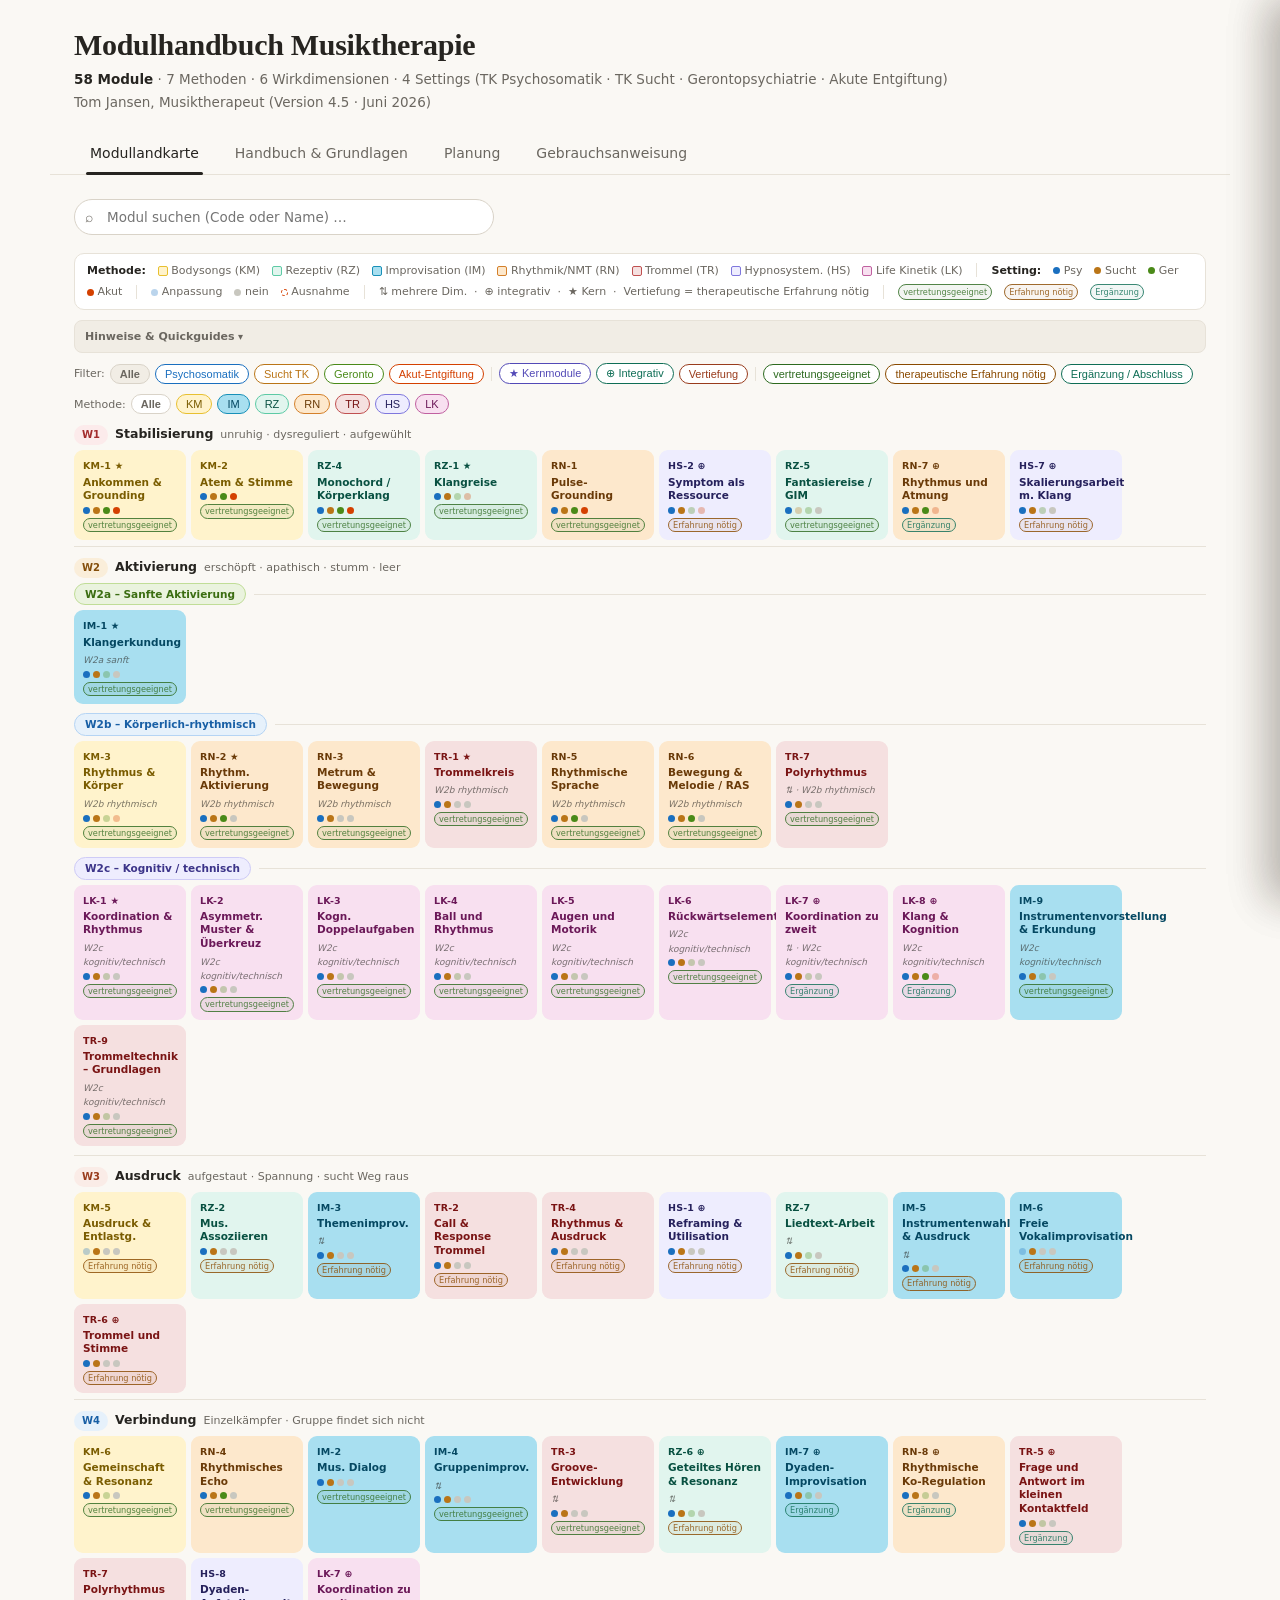
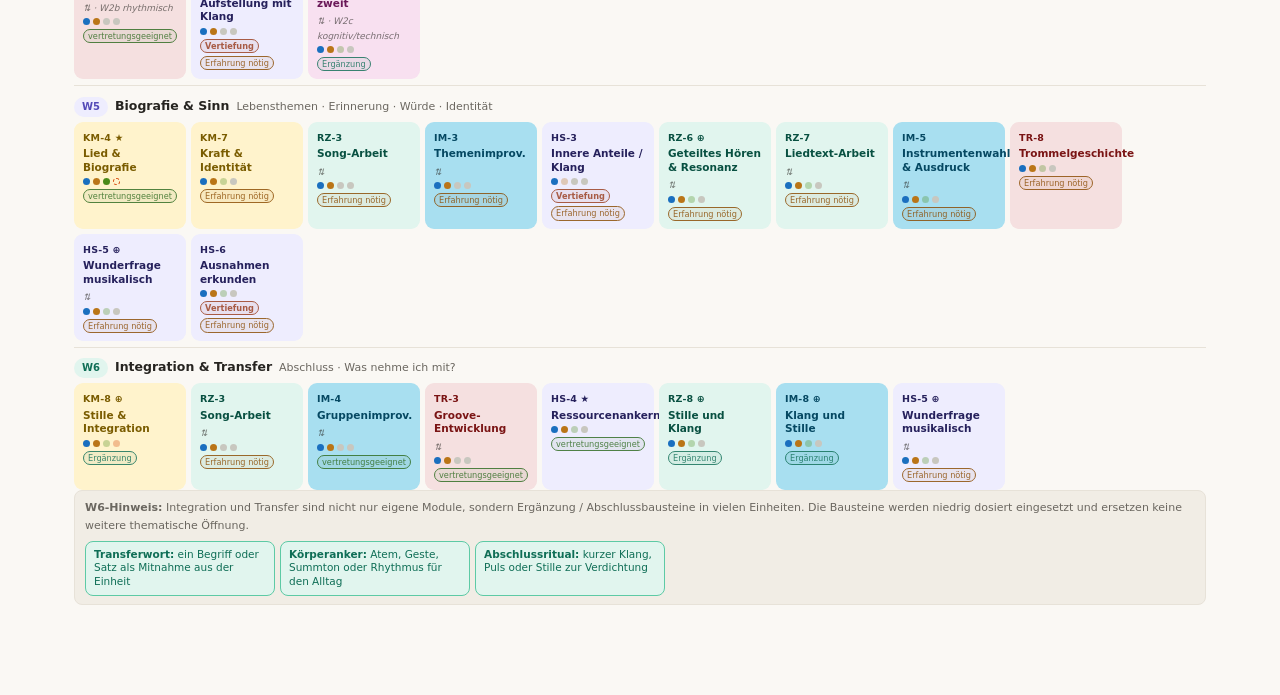
==== commit 975934b8: "Add files via upload" ====
--- a/index.html
+++ b/index.html
@@ -3,10 +3,10 @@
 <head>
 <meta charset="utf-8">
 <meta name="viewport" content="width=device-width, initial-scale=1">
-<title>Modulhandbuch Musiktherapie · Version 4.1 · 58 Module</title>
+<title>Modulhandbuch Musiktherapie · Version 4.5 · 58 Module</title>
 <style>
 /* =========================================================================
-   MODULHANDBUCH MUSIKTHERAPIE – interaktive Einzeldatei (Version 4.1 / Karte v10.7 / 58 Module)
+   MODULHANDBUCH MUSIKTHERAPIE – interaktive Einzeldatei (Version 4.5 / Karte v10.7 / 58 Module)
    Zusammenführung von Modullandkarte (HTML) + Modulhandbuch (DOCX).
 
    GESTALTUNGSENTSCHEIDUNGEN (dokumentiert für Nachfolge):
@@ -375,6 +375,26 @@
   #printArea .pr-warn{font-size:9pt;color:#8a4a00;margin:2pt 0}
 }
 
+
+/* ===== Gebrauchsanweisung / Hilfe ===== */
+.help-wrap{max-width:860px;background:var(--color-surface);border:0.5px solid var(--color-border-tertiary);border-radius:var(--border-radius-md);padding:24px 28px;margin:0 auto 40px}
+.help-wrap h1{font-family:var(--font-serif);font-size:27px;font-weight:600;margin:0 0 8px;letter-spacing:-.01em;line-height:1.18;color:var(--color-text-primary)}
+.help-wrap h2{font-family:var(--font-serif);font-size:21px;font-weight:600;margin:28px 0 10px;line-height:1.25;color:var(--color-text-primary)}
+.help-wrap h3{font-size:13px;font-weight:700;letter-spacing:.06em;text-transform:uppercase;color:var(--color-text-secondary);margin:20px 0 7px}
+.help-wrap p{margin:0 0 11px;color:var(--color-text-primary)}
+.help-wrap ul,.help-wrap ol{margin:0 0 14px;padding-left:22px}
+.help-wrap li{margin:4px 0}
+.help-lead{font-size:15.5px;color:var(--color-text-secondary);margin-bottom:18px!important}
+.help-card{background:var(--color-background-secondary);border:0.5px solid var(--color-border-tertiary);border-radius:9px;padding:13px 15px;margin:12px 0 16px}
+.help-card p:last-child{margin-bottom:0}
+.help-grid{display:grid;grid-template-columns:1fr 1fr;gap:12px;margin:12px 0 16px}
+.help-step{border:0.5px solid var(--color-border-tertiary);border-radius:9px;padding:12px 14px;background:var(--color-surface)}
+.help-step strong{display:block;margin-bottom:4px;color:var(--color-text-primary)}
+.help-flow{display:flex;flex-wrap:wrap;gap:7px;margin:10px 0 16px}
+.help-flow span{font-size:12px;border:0.5px solid var(--color-border-secondary);border-radius:18px;padding:5px 9px;background:var(--color-background-secondary)}
+.help-example{font-family:var(--font-sans);font-size:13px;line-height:1.5;background:#fff;border:0.5px solid var(--color-border-secondary);border-radius:9px;padding:12px 14px;margin:8px 0 14px;white-space:pre-wrap;color:var(--color-text-primary)}
+@media(max-width:700px){.help-wrap{padding:18px 14px}.help-grid{grid-template-columns:1fr}.help-wrap h1{font-size:23px}.help-wrap h2{font-size:19px}}
+
 /* =====================================================================
    MOBILE-OPTIMIERUNG (nachträglich ergänzt – Juni 2026)
    PROBLEM (für Nachfolge dokumentiert):
@@ -425,13 +445,14 @@
 <header class="app-header">
   <h1 class="app-title">Modulhandbuch Musiktherapie</h1>
   <p class="app-sub"><b>58 Module</b> · 7 Methoden · 6 Wirkdimensionen · 4 Settings (TK Psychosomatik · TK Sucht · Gerontopsychiatrie · Akute Entgiftung)</p>
-  <p class="app-sub" style="margin-top:2px">Tom Jansen, Musiktherapeut <span style="font-weight:400;color:var(--color-text-secondary)">(Version 4.1 · Juni 2026)</span></p>
+  <p class="app-sub" style="margin-top:2px">Tom Jansen, Musiktherapeut <span style="font-weight:400;color:var(--color-text-secondary)">(Version 4.5 · Juni 2026)</span></p>
 </header>
 
 <nav class="tabs" role="tablist" aria-label="Ansicht wechseln">
   <button class="tab on" id="tab-karte"  role="tab" aria-selected="true"  onclick="showView('karte',this)">Modullandkarte</button>
   <button class="tab"    id="tab-handbuch" role="tab" aria-selected="false" onclick="showView('handbuch',this)">Handbuch &amp; Grundlagen</button>
   <button class="tab"    id="tab-planung" role="tab" aria-selected="false" onclick="showView('planung',this)">Planung</button>
+  <button class="tab"    id="tab-hilfe" role="tab" aria-selected="false" onclick="showView('hilfe',this)">Gebrauchsanweisung</button>
 </nav>
 
 <!-- ============ ANSICHT 1: MODULLANDKARTE ============ -->
@@ -542,6 +563,100 @@
     </aside>
     <div class="pl-main" id="plMain"></div>
   </div>
+</section>
+
+
+
+<!-- ============ ANSICHT 4: GEBRAUCHSANWEISUNG ============ -->
+<section class="view" id="view-hilfe" role="tabpanel" aria-labelledby="tab-hilfe">
+  <article class="help-wrap">
+    <h1>Gebrauchsanweisung zur interaktiven Planungs- und Dokumentationsfassung</h1>
+    <p class="help-lead">Diese Ansicht erklärt, wie die Modullandkarte, das Handbuch und die Planung zusammenarbeiten. Sie ist als Arbeitsanleitung für den klinischen Alltag gedacht: schnell genug für die Vorbereitung, genau genug für eine nachvollziehbare Dokumentation.</p>
+
+    <div class="help-card">
+      <p><strong>Grundprinzip:</strong> Die interaktive Fassung ersetzt keine therapeutische Einschätzung. Sie hilft dabei, die eigene klinische Entscheidung sichtbar zu machen: Ausgangslage erkennen, Wirkdimension wählen, Bausteine passend dosieren, Durchführung anpassen und die Stunde anschließend fachlich dokumentieren.</p>
+    </div>
+
+    <h2>1. Drei Arbeitsbereiche</h2>
+    <div class="help-grid">
+      <div class="help-step"><strong>Modullandkarte</strong>Sie dient der schnellen Orientierung. Hier lassen sich Module nach Setting, Methode, Kernmodul, Vertretungseignung und weiteren Kriterien filtern. Ein Klick auf eine Kachel öffnet das vollständige Modulprofil.</div>
+      <div class="help-step"><strong>Handbuch &amp; Grundlagen</strong>Dieser Bereich enthält die fachliche Masterlogik: Entscheidungslogik, Wirkdimensionen, Methoden, Settinghinweise, Dokumentationsbausteine und die vollständigen Modulprofile.</div>
+      <div class="help-step"><strong>Planung</strong>Hier werden Einzelstunden oder Behandlungsverläufe erstellt. Jede Stunde erhält einen Stundenrahmen, eine therapeutische Entscheidung, passende Bausteine, editierbare Phasen und eine automatische Kurzdokumentation.</div>
+      <div class="help-step"><strong>Gebrauchsanweisung</strong>Dieser Bereich erklärt die Bedienung und die fachliche Logik der interaktiven Fassung. Er ist bewusst knapp gehalten und soll direkt während der Arbeit nutzbar bleiben.</div>
+    </div>
+
+    <h2>2. Typischer Ablauf einer Stunde</h2>
+    <p>Eine reguläre musiktherapeutische Stunde beginnt nicht mit der Methode, sondern mit Kontakt und Orientierung. In Psychosomatik, Sucht und Akutbereich steht am Anfang meist eine kurze Begrüßung und eine Nachfrage zur aktuellen Lage. Danach wird entschieden, welche therapeutische Richtung heute tragfähig ist.</p>
+    <div class="help-flow">
+      <span>Begrüßung</span><span>aktuelle Lage</span><span>Gruppenzustand</span><span>Wirkdimension</span><span>Bausteinwahl</span><span>Durchführung</span><span>Beobachtung</span><span>Kurzdokumentation</span>
+    </div>
+    <p>In der Gerontopsychiatrie ist die Logik anders. Dort beginnt die Stunde in der Regel nicht mit einer Gesprächsrunde, sondern direkt musikalisch: mit vertrautem Lied, Klangritual, Rhythmus, Summen oder einem wiederkehrenden musikalischen Anfang. Die Einschätzung entsteht stärker aus Beobachtung: Wachheit, Blickkontakt, Unruhe, Mitsingen, Rückzug, Orientierung und affektive Resonanz.</p>
+
+    <h2>3. Neue Stunde oder Verlauf anlegen</h2>
+    <ol>
+      <li>Den Reiter <strong>Planung</strong> öffnen.</li>
+      <li>Entweder <strong>Neuer Verlauf</strong> oder <strong>Einzelstunde</strong> wählen.</li>
+      <li>Setting, Datum, Gruppe und gegebenenfalls Thema eintragen.</li>
+      <li>Falls der Schwerpunkt bereits klar ist, eine Wirkdimension auswählen. Wenn noch offen ist, was die Gruppe braucht, bleibt die Wirkdimension zunächst leer.</li>
+      <li>Den Stundenrahmen ausfüllen: Einstieg, aktuelle Themen oder Beobachtung, therapeutische Entscheidung und Dokumentationskern.</li>
+    </ol>
+
+    <h2>4. Stundenrahmen nutzen</h2>
+    <p>Der Stundenrahmen bildet die klinische Orientierung vor der eigentlichen Intervention ab. Er beantwortet nicht die Frage „Was mache ich heute?“, sondern zuerst: „Was zeigt sich gerade, und was braucht die Gruppe jetzt?“</p>
+    <h3>Reguläre Eingangsrunde</h3>
+    <p>Geeignet vor allem für TK Psychosomatik, TK Sucht und stabile Gruppen im Akutbereich. Hier werden Begrüßung, aktuelle Themen, Stimmung, Druck, Konflikte, Erschöpfung, Kontaktfähigkeit oder Gruppendynamik knapp erfasst.</p>
+    <h3>Geronto: direkter musikalischer Beginn</h3>
+    <p>Geeignet für Gerontopsychiatrie. Hier wird nicht zuerst abgefragt, sondern musikalisch begonnen. Der Einstieg dient Orientierung, Vertrautheit und Sicherheit. Beobachtet werden Wachheit, Blickkontakt, Unruhe, Beteiligung, Wiedererkennen und Resonanz.</p>
+    <h3>Krise / Akut: kurze Stabilisierung</h3>
+    <p>Geeignet bei deutlich erhöhter Anspannung, Überflutung oder geringer Belastbarkeit. Hier gilt: kurz, klar, reizarm, freiwillig und jederzeit abbrechbar. Reflexionsdruck wird vermieden.</p>
+
+    <h2>5. Bausteine auswählen</h2>
+    <p>Der Baustein-Picker kann nach <strong>Wirkdimension</strong> oder nach <strong>Methode</strong> angezeigt werden. Für die klinische Planung ist die Wirkdimensionsansicht oft hilfreicher, weil sie von der therapeutischen Zielrichtung ausgeht. Die Methodenansicht bleibt sinnvoll, wenn methodische Vielfalt geprüft oder bewusst eine bestimmte Arbeitsweise gewählt werden soll.</p>
+    <ol>
+      <li>In der Stunde auf <strong>Baustein hinzufügen</strong> klicken.</li>
+      <li>Oben wählen: <strong>nach Wirkdimension</strong> oder <strong>nach Methode</strong>.</li>
+      <li>Den aktiven Setting- und Wirkdimensionsfilter beachten.</li>
+      <li>Falls zu wenig angezeigt wird, den Wirkdimensionsfilter lösen.</li>
+      <li>Passendes Modul auswählen und danach die Phasen prüfen.</li>
+    </ol>
+    <div class="help-card">
+      <p><strong>Merksatz:</strong> Die Codes wie KM-1, RN-2 oder W4 sind Planungsmarker. Sie helfen beim Finden und Sortieren. Für die Dokumentation werden sie in fachlich lesbare Sprache übersetzt.</p>
+    </div>
+
+    <h2>6. Phasen bearbeiten</h2>
+    <p>Nach dem Einfügen eines Bausteins werden die Phasen aus dem Modulprofil übernommen. Sie enthalten Durchführungshinweise, Zielrichtung und Ablauf. Diese Texte sind keine starre Vorschrift. Sie dürfen vor der Stunde an Gruppe, Tagesform, Setting und Zeitrahmen angepasst werden.</p>
+    <p>Wenn ein älterer Baustein nur eine knappe Phasenfassung enthält, kann die ausführliche Fassung über <strong>aus Modulprofil neu übernehmen</strong> erneut geladen werden. Eigene Anpassungen sollten deshalb nur dann überschrieben werden, wenn sie nicht mehr gebraucht werden.</p>
+
+    <h2>7. Automatische Kurzdokumentation verwenden</h2>
+    <p>Die automatische Kurzdokumentation erstellt aus den Einträgen der Stunde einen fachlichen Fließtext. Sie verwendet keine internen Kürzel als Hauptsprache, sondern übersetzt Wirkdimensionen und Methoden in klinisch lesbare Formulierungen.</p>
+    <p>Der Text ist als Rohfassung gedacht. Vor dem Eintrag ins Dokumentationssystem sollte er geprüft, gekürzt und konkretisiert werden. Besonders wichtig sind beobachtbare Reaktionen der Patient:innen und die eigene therapeutische Entscheidung.</p>
+    <div class="help-example">Beispielstruktur:
+Die musiktherapeutische Einheit fand im Setting TK Sucht statt. Zu Beginn zeigte sich die Gruppe angespannt und motorisch unruhig. Daraus ergab sich der fachliche Schwerpunkt Stabilisierung, Orientierung und Regulation. Eingesetzt wurde eine körper- und stimmbezogene musiktherapeutische Arbeit zur Orientierung und Beruhigung. Im Verlauf reduzierte sich die Unruhe sichtbar; mehrere Teilnehmende konnten sich auf das Summen einlassen, eine Person nutzte Zuhören als sichere Teilnahmeform. Für die nächste Stunde bleibt eine niedrig dosierte Aktivierung sinnvoll.</div>
+
+    <h2>8. Dokumentationsqualität prüfen</h2>
+    <p>Eine gute Kurzdokumentation beantwortet fünf Fragen:</p>
+    <ol>
+      <li>Wie war die Ausgangslage?</li>
+      <li>Welche therapeutische Richtung wurde gewählt?</li>
+      <li>Welche Intervention wurde durchgeführt?</li>
+      <li>Wie reagierte die Gruppe beobachtbar?</li>
+      <li>Was folgt daraus für die nächste Stunde oder den weiteren Verlauf?</li>
+    </ol>
+    <p>Zu vermeiden sind reine Methodenlisten ohne Beobachtung, reine Stimmungsbeschreibungen ohne therapeutische Entscheidung und Formulierungen, die nur aus internen Codes bestehen. Die Dokumentation soll auch für Kolleg:innen anderer Berufsgruppen nachvollziehbar bleiben.</p>
+
+    <h2>9. Sichern, Exportieren und Weitergeben</h2>
+    <p>Die Planung wird lokal im Browser gespeichert. Das bedeutet: Sie bleibt auf diesem Gerät und in diesem Browser erhalten, solange Browserdaten nicht gelöscht werden. Für Sicherung, Gerätewechsel oder Weitergabe wird der JSON-Export genutzt.</p>
+    <ol>
+      <li>Regelmäßig <strong>Export (JSON)</strong> nutzen.</li>
+      <li>Die Datei mit Datum abspeichern, zum Beispiel <em>musiktherapie_planung_2026-06-10.json</em>.</li>
+      <li>Beim Import wird der aktuelle Planungsstand ersetzt. Deshalb vorher exportieren, wenn der bestehende Stand erhalten bleiben soll.</li>
+    </ol>
+
+    <h2>10. Praktische Arbeitsregel</h2>
+    <div class="help-card">
+      <p><strong>Erst klinisch denken, dann technisch klicken.</strong> Die Datei ist dann am stärksten, wenn sie deine therapeutische Logik unterstützt: Was zeigt sich? Was braucht die Gruppe? Wie niedrig oder hoch darf ich dosieren? Was war beobachtbar? Was ist für die nächste Stunde wichtig?</p>
+    </div>
+  </article>
 </section>
 
 <!-- ============ MODULPICKER (Baustein wählen) ============ -->
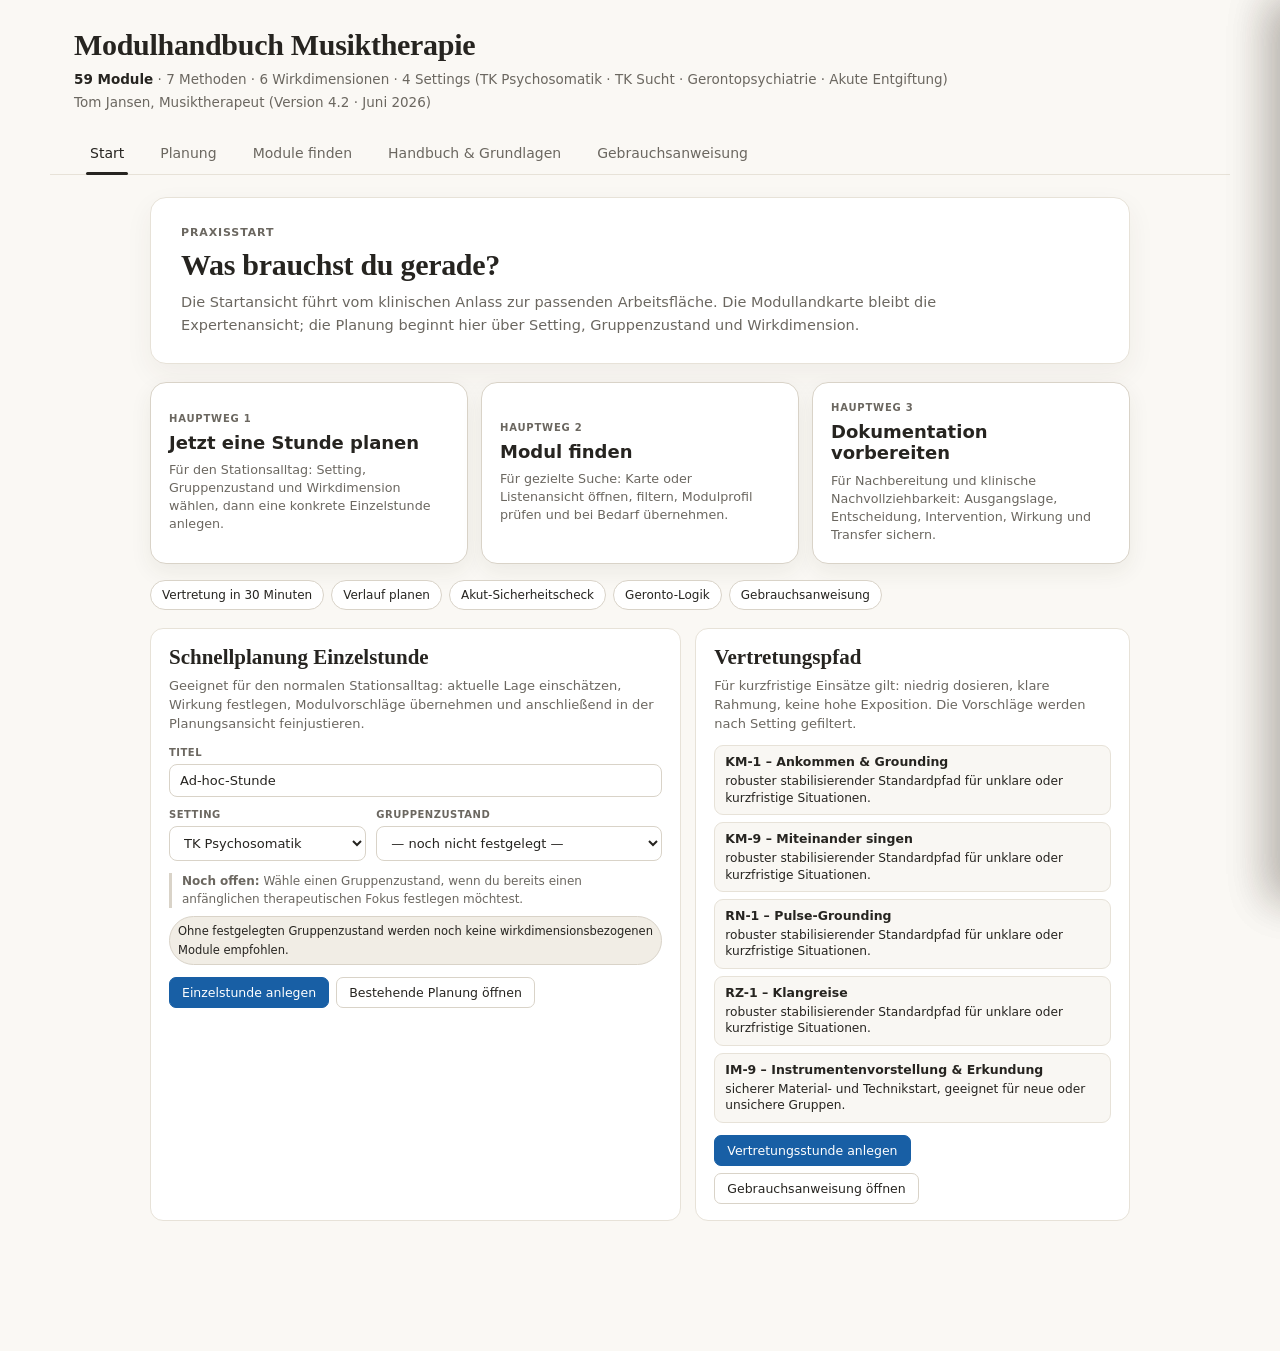
==== commit 3a5582a3: "Add files via upload" ====
--- a/index.html
+++ b/index.html
@@ -3,460 +3,96 @@
 <head>
 <meta charset="utf-8">
 <meta name="viewport" content="width=device-width, initial-scale=1">
-<title>Modulhandbuch Musiktherapie · Version 4.5 · 58 Module</title>
-<style>
-/* =========================================================================
-   MODULHANDBUCH MUSIKTHERAPIE – interaktive Einzeldatei (Version 4.5 / Karte v10.7 / 58 Module)
-   Zusammenführung von Modullandkarte (HTML) + Modulhandbuch (DOCX).
-
-   GESTALTUNGSENTSCHEIDUNGEN (dokumentiert für Nachfolge):
-   - Bewusst KEINE externen Schriften/Bibliotheken: Die Datei muss offline und
-     im Stationsalltag (auch ausgedruckt) zuverlassig funktionieren. Daher ein
-     hochwertiger System-Font-Stack statt Google Fonts.
-   - Farbsystematik (Methodenfarben, Setting-Punkte) wurde unverandert aus der
-     bewährten Modullandkarte v10.7 übernommen, damit Karte und Profile konsistent
-     sind.
-   - Alle CSS-Variablen sind hier lokal definiert (fruher von der Claude-
-     Umgebung gestellt), damit die Datei eigenstandig lauffahig ist.
-   ========================================================================= */
-
-:root{
-  --font-sans: system-ui, -apple-system, "Segoe UI", Roboto, "Helvetica Neue", Arial, sans-serif;
-  --font-serif: "Iowan Old Style", "Palatino Linotype", Palatino, "Book Antiqua", Georgia, serif;
-
-  --color-text-primary:#262420;
-  --color-text-secondary:#6b6760;
-  --color-background:#faf8f4;
-  --color-background-secondary:#f1ede5;
-  --color-surface:#ffffff;
-  --color-border-secondary:#d9d3c8;
-  --color-border-tertiary:#e7e2d8;
-  --border-radius-md:10px;
-
-  /* Settingfarben (aus v10.7) */
-  --c-psy:#1A6FBF; --c-sucht:#BA7517; --c-ger:#4A8A18; --c-akut:#D44000;
-}
-
-*{box-sizing:border-box}
-html{-webkit-text-size-adjust:100%}
-body{
-  margin:0; background:var(--color-background); color:var(--color-text-primary);
-  font-family:var(--font-sans); font-size:15px; line-height:1.6;
-  -webkit-font-smoothing:antialiased;
-}
-.sr-only{position:absolute;width:1px;height:1px;padding:0;margin:-1px;overflow:hidden;clip:rect(0,0,0,0);border:0}
-
-/* ---------- Kopfbereich ---------- */
-.app-header{
-  max-width:1180px; margin:0 auto; padding:28px 24px 0;
-}
-.app-title{
-  font-family:var(--font-serif); font-weight:600; letter-spacing:-.01em;
-  font-size:30px; line-height:1.15; margin:0; color:var(--color-text-primary);
-}
-.app-sub{ margin:6px 0 0; color:var(--color-text-secondary); font-size:13.5px }
-.app-sub b{color:var(--color-text-primary);font-weight:600}
-.app-ver{
-  display:inline-block; margin-top:10px; font-size:11.5px; letter-spacing:.04em;
-  text-transform:uppercase; color:var(--color-text-secondary);
-  border:0.5px solid var(--color-border-secondary); border-radius:20px; padding:3px 11px;
-}
-
-/* ---------- Tab-Navigation ---------- */
-.tabs{
-  max-width:1180px; margin:20px auto 0; padding:0 24px;
-  display:flex; gap:4px; border-bottom:1px solid var(--color-border-tertiary);
-}
-.tab{
-  appearance:none; background:transparent; border:0; cursor:pointer;
-  font-family:var(--font-sans); font-size:14px; font-weight:500;
-  color:var(--color-text-secondary); padding:11px 16px 13px; position:relative;
-}
-.tab:hover{color:var(--color-text-primary)}
-.tab.on{color:var(--color-text-primary)}
-.tab.on::after{
-  content:""; position:absolute; left:12px; right:12px; bottom:-1px; height:2.5px;
-  background:var(--color-text-primary); border-radius:2px;
-}
-
-.view{ max-width:1180px; margin:0 auto; padding:18px 24px 80px; display:none }
-.view.on{display:block}
-
-/* ---------- Suchfeld ---------- */
-.search-wrap{position:relative; margin:6px 0 14px; max-width:420px}
-.search-wrap input{
-  width:100%; font-family:var(--font-sans); font-size:13.5px;
-  padding:9px 12px 9px 32px; border:0.5px solid var(--color-border-secondary);
-  border-radius:22px; background:var(--color-surface); color:var(--color-text-primary);
-}
-.search-wrap input:focus{outline:2px solid #b9c9dd; outline-offset:0}
-.search-ico{position:absolute;left:11px;top:50%;transform:translateY(-50%);color:var(--color-text-secondary);font-size:14px;pointer-events:none}
-.search-clear{position:absolute;right:6px;top:50%;transform:translateY(-50%);border:0;background:transparent;cursor:pointer;color:var(--color-text-secondary);font-size:16px;padding:4px 8px;display:none}
-
-/* ===== Modullandkarte (übernommen & angepasst aus v10.7) ===== */
-.ml{padding:.25rem 0;font-family:var(--font-sans)}
-.ml-leg{display:flex;flex-wrap:wrap;gap:4px 12px;padding:8px 12px;border:0.5px solid var(--color-border-tertiary);border-radius:var(--border-radius-md);margin-bottom:10px;font-size:11px;align-items:center;color:var(--color-text-secondary);background:var(--color-surface)}
-.leg-sq{width:10px;height:10px;border-radius:2px;display:inline-block;vertical-align:middle;flex-shrink:0}
-.leg-sd{width:7px;height:7px;border-radius:50%;display:inline-block;vertical-align:middle;flex-shrink:0}
-.leg-sep{width:1px;height:14px;background:var(--color-border-tertiary);flex-shrink:0;margin:0 2px}
-.ml-filters{display:flex;gap:5px;margin-bottom:10px;flex-wrap:wrap;align-items:center}
-.fl{font-size:11px;color:var(--color-text-secondary)}
-.fb{font-size:11px;padding:3px 9px;border-radius:20px;border:0.5px solid var(--color-border-secondary);background:var(--color-surface);cursor:pointer;color:var(--color-text-secondary)}
-.fb.on{font-weight:600;background:var(--color-background-secondary)}
-.fb:hover{background:var(--color-background-secondary)}
-.fb-m{font-size:11px;padding:3px 9px;border-radius:20px;border:0.5px solid var(--color-border-secondary);background:var(--color-surface);cursor:pointer;color:var(--color-text-secondary)}
-.fb-m.on{font-weight:700}
-.fb-m:hover{filter:brightness(.95)}
-.wrow{margin-bottom:6px}
-.whead{display:flex;align-items:baseline;gap:7px;margin-bottom:5px;flex-wrap:wrap}
-.wbadge{font-size:10px;font-weight:600;padding:2px 8px;border-radius:20px;flex-shrink:0}
-.wname{font-size:12.5px;font-weight:600;color:var(--color-text-primary)}
-.wtrig{font-size:11px;color:var(--color-text-secondary)}
-.chips{display:flex;flex-wrap:wrap;gap:5px}
-.chip{width:112px;padding:7px 8px 7px;border-radius:9px;border:0.5px solid transparent;cursor:pointer;transition:opacity .15s,transform .1s,box-shadow .15s;flex-shrink:0}
-.chip:hover{transform:translateY(-1px);border-color:var(--color-border-secondary);box-shadow:0 4px 12px rgba(60,50,30,.10)}
-.chip:focus-visible{outline:2px solid #185FA5;outline-offset:1px}
-.chip.faded{opacity:.12;pointer-events:none}
-.chip.hide{display:none}
-.cid{font-size:9.5px;font-weight:700;margin-bottom:2px;letter-spacing:.02em}
-.cname{font-size:10.5px;font-weight:600;line-height:1.3;margin-bottom:4px}
-.cnote{font-size:9px;opacity:.6;margin-bottom:3px;font-style:italic}
-.sdots{display:flex;gap:3px}
-.sd{width:7px;height:7px;border-radius:50%;display:inline-block;flex-shrink:0}
-.wdiv{height:0.5px;background:var(--color-border-tertiary);margin:6px 0 10px}
-.w2sg{margin-bottom:9px}
-.w2sghead{display:flex;align-items:center;gap:8px;margin-bottom:5px}
-.w2sgbadge{font-size:10.5px;font-weight:600;padding:2px 10px;border-radius:20px;flex-shrink:0}
-.w2sgline{flex:1;height:0.5px;background:var(--color-border-tertiary)}
-.vbadges{display:flex;flex-wrap:wrap;gap:3px;margin-top:4px}
-.vb{font-size:8.2px;line-height:1;padding:2px 4px;border-radius:10px;border:0.5px solid currentColor;opacity:.82;white-space:nowrap}
-.vb-ok{color:#2D6A1F;background:rgba(45,106,31,.07)}
-.vb-exp{color:#8A4A00;background:rgba(138,74,0,.07)}
-.vb-rahm{color:#0F6E56;background:rgba(15,110,86,.07)}
-.vb-vt{color:#993C1D;background:rgba(153,60,29,.08);font-weight:600}
-.ml-note{font-size:11px;color:var(--color-text-secondary);border:0.5px solid var(--color-border-tertiary);border-radius:8px;padding:8px 10px;margin:0;background:var(--color-background-secondary)}
-.ml-hinweise{border:0.5px solid var(--color-border-tertiary);border-radius:8px;margin:7px 0 10px;background:var(--color-background-secondary);overflow:hidden}
-.ml-hinweise summary{font-size:11px;font-weight:600;color:var(--color-text-secondary);padding:7px 10px;cursor:pointer;list-style:none;user-select:none}
-.ml-hinweise summary::-webkit-details-marker{display:none}
-.ml-hinweise summary::after{content:" ▾";font-size:10px}
-.ml-hinweise[open] summary::after{content:" ▴"}
-.ml-hinweise summary:hover{color:var(--color-text-primary)}
-.ml-hinweise-grid{display:flex;flex-direction:column;gap:6px;padding:0 10px 10px}
-.tchips{display:flex;flex-wrap:wrap;gap:5px;margin-top:6px}
-.tchip{font-size:10.5px;line-height:1.3;padding:6px 8px;border-radius:8px;border:0.5px solid #5DCAA5;background:#E1F5EE;color:#0F6E56;max-width:190px}
-.no-hits{font-size:13px;color:var(--color-text-secondary);padding:18px 4px;display:none}
-
-/* ===== Detail-Panel (Modulprofil, slide-in von rechts) ===== */
-.overlay{position:fixed;inset:0;background:rgba(38,36,32,.42);opacity:0;visibility:hidden;transition:opacity .22s;z-index:40}
-.overlay.on{opacity:1;visibility:visible}
-.panel{
-  position:fixed;top:0;right:0;height:100%;width:min(720px,94vw);
-  background:var(--color-surface);box-shadow:-12px 0 40px rgba(40,30,15,.18);
-  transform:translateX(100%);transition:transform .26s cubic-bezier(.4,0,.2,1);
-  z-index:41;display:flex;flex-direction:column;
-}
-.panel.on{transform:translateX(0)}
-.panel-bar{
-  display:flex;align-items:center;gap:10px;padding:14px 18px;
-  border-bottom:1px solid var(--color-border-tertiary);flex-shrink:0;
-  background:var(--color-surface);position:sticky;top:0;
-}
-.panel-tag{font-size:11px;font-weight:700;padding:3px 9px;border-radius:6px;letter-spacing:.03em}
-.panel-method{font-size:11.5px;color:var(--color-text-secondary)}
-.panel-bar .spacer{flex:1}
-.panel-btn{appearance:none;border:0.5px solid var(--color-border-secondary);background:var(--color-surface);cursor:pointer;border-radius:7px;padding:6px 11px;font-size:12px;color:var(--color-text-secondary);font-family:var(--font-sans)}
-.panel-btn:hover{background:var(--color-background-secondary);color:var(--color-text-primary)}
-.panel-close{font-size:18px;line-height:1;padding:5px 10px}
-.panel-body{overflow-y:auto;padding:20px 26px 60px;flex:1}
-
-/* Modulprofil-Typografie im Panel + Handbuch */
-.doc h2{font-family:var(--font-serif);font-size:23px;font-weight:600;margin:2px 0 14px;letter-spacing:-.01em;line-height:1.2}
-.doc h1{font-family:var(--font-serif);font-size:26px;font-weight:600;margin:34px 0 12px;letter-spacing:-.01em;padding-bottom:6px;border-bottom:1px solid var(--color-border-tertiary)}
-.doc h3{font-family:var(--font-serif);font-size:19px;font-weight:600;margin:26px 0 10px}
-.doc h4{
-  font-size:11px;font-weight:700;letter-spacing:.07em;text-transform:uppercase;
-  color:var(--color-text-secondary);margin:22px 0 8px;
-}
-.doc p{margin:0 0 11px}
-.doc strong{font-weight:600;color:var(--color-text-primary)}
-.doc ul,.doc ol{margin:0 0 12px;padding-left:22px}
-.doc li{margin:3px 0}
-.doc table{border-collapse:collapse;width:100%;margin:6px 0 16px;font-size:13px}
-.doc th,.doc td{border:0.5px solid var(--color-border-tertiary);padding:7px 10px;text-align:left;vertical-align:top}
-.doc thead th{background:var(--color-background-secondary);font-weight:600;font-size:12px}
-.doc tbody tr:nth-child(even){background:rgba(241,237,229,.45)}
-.doc colgroup{display:none}
-
-/* HINWEIS-Boxen je Setting */
-.hinweis{border-radius:9px;padding:11px 13px;margin:8px 0;border:0.5px solid;font-size:13px;line-height:1.55}
-.hinweis p{margin:0}
-.hinweis-label{font-size:10px;font-weight:700;letter-spacing:.06em;text-transform:uppercase;margin-bottom:5px}
-.hinweis-psy{background:rgba(24,95,165,.06);border-color:rgba(24,95,165,.30)}
-.hinweis-psy .hinweis-label{color:var(--c-psy)}
-.hinweis-sucht{background:rgba(133,79,11,.06);border-color:rgba(133,79,11,.30)}
-.hinweis-sucht .hinweis-label{color:var(--c-sucht)}
-.hinweis-ger{background:rgba(59,109,17,.06);border-color:rgba(59,109,17,.30)}
-.hinweis-ger .hinweis-label{color:var(--c-ger)}
-.hinweis-akut{background:rgba(192,74,0,.07);border-color:rgba(192,74,0,.35)}
-.hinweis-akut .hinweis-label{color:var(--c-akut)}
-.callout{background:var(--color-background-secondary);border:0.5px solid var(--color-border-secondary);border-radius:9px;padding:11px 13px;margin:10px 0;font-size:13px}
-.callout-akut{background:rgba(192,74,0,.07);border-color:rgba(192,74,0,.40)}
-
-/* ===== Handbuch-Ansicht (TOC + Inhalt) ===== */
-.hb-layout{display:flex;gap:30px;align-items:flex-start}
-.hb-toc{
-  position:sticky;top:14px;flex:0 0 232px;max-height:calc(100vh - 40px);overflow-y:auto;
-  font-size:12.5px;padding:14px 12px;border:0.5px solid var(--color-border-tertiary);
-  border-radius:var(--border-radius-md);background:var(--color-surface);
-}
-.hb-toc .toc-h{font-size:10px;font-weight:700;letter-spacing:.07em;text-transform:uppercase;color:var(--color-text-secondary);margin:0 0 8px}
-.hb-toc a{display:block;color:var(--color-text-secondary);text-decoration:none;padding:3px 6px;border-radius:6px;line-height:1.35}
-.hb-toc a:hover{background:var(--color-background-secondary);color:var(--color-text-primary)}
-.hb-toc a.lvl2{padding-left:16px;font-size:12px}
-.hb-toc a.lvl3{padding-left:26px;font-size:11.5px;opacity:.85}
-.hb-content{flex:1;min-width:0;max-width:760px}
-.hb-content .doc h1:first-child{margin-top:0}
-
-@media(max-width:840px){
-  .hb-layout{flex-direction:column}
-  .hb-toc{position:static;flex:none;width:100%;max-height:none}
-  .chips .chip{width:calc(50% - 3px)}
-}
-
-/* ===== Druckstile ===== */
-@media print{
-  .tabs,.app-ver,.search-wrap,.ml-filters,.panel-bar,.hb-toc,.overlay{display:none !important}
-  body{background:#fff;font-size:11pt}
-  .view{display:none !important;padding:0;max-width:none}
-  .panel{position:static;transform:none;width:100%;box-shadow:none;height:auto}
-  .panel-body{overflow:visible;padding:0}
-  /* Beim Drucken eines geoffneten Panels nur dieses zeigen */
-  body.printing-panel .panel{display:flex !important}
-  body.printing-panel .app-header{display:none}
-  .doc table{font-size:10pt}
-  .hinweis,.callout,.chip{break-inside:avoid}
-}
-
-/* =====================================================================
-   PLANUNG (Reiter 3): Stundenverläufe + Behandlungsverläufe
-   GESTALTUNGSENTSCHEIDUNGEN (für Nachfolge dokumentiert):
-   - Speicherung in localStorage (Wunsch: Arbeits-PC, offline). Zusätzlich
-     JSON-Export/Import als Sicherung und zum Weitergeben zwischen Geräten.
-   - Termine: pro Stunde automatische Nummer UND freies Datumsfeld – beide
-     Ansätze parallel nutzbar, keiner wird erzwungen.
-   - Phasen pro Baustein werden automatisch aus dem Modulprofil übernommen,
-     bleiben aber frei editierbar (Textblock). Die verlässliche Gesamtdauer
-     läuft über ein separates Minuten-Feld je Baustein (keine fehleranfällige
-     Summierung aus Zeitspannen-Texten).
-   - Setting-Warnung nutzt dieselbe Datengrundlage wie die Landkarte
-     (M[id].p/s/g/a: 1 = ja, 0.4 = Anpassung, 0 = nein, -1 = Ausnahme).
-   - Verlaufs-Check ("Kurzformel": erst regulieren, dann aktivieren …) ist
-     ein dezenter Hinweis, keine Sperre – die fachliche Entscheidung bleibt
-     beim Menschen.
-   ===================================================================== */
-.pl-layout{display:flex;gap:24px;align-items:flex-start}
-.pl-side{flex:0 0 250px;position:sticky;top:14px}
-.pl-main{flex:1;min-width:0}
-.pl-h{font-size:10px;font-weight:700;letter-spacing:.07em;text-transform:uppercase;color:var(--color-text-secondary);margin:0 0 8px}
-.pl-planlist{list-style:none;margin:0 0 10px;padding:0}
-.pl-planlist li{margin:0 0 4px}
-.pl-planbtn{display:block;width:100%;text-align:left;border:0.5px solid var(--color-border-secondary);background:var(--color-surface);border-radius:8px;padding:8px 10px;cursor:pointer;font-family:var(--font-sans);font-size:12.5px;color:var(--color-text-primary)}
-.pl-planbtn:hover{background:var(--color-background-secondary)}
-.pl-planbtn.on{background:var(--color-background-secondary);font-weight:600;border-color:var(--color-border-secondary)}
-.pl-planbtn .pl-planmeta{display:block;font-size:10.5px;color:var(--color-text-secondary);font-weight:400;margin-top:2px}
-.pl-btn{appearance:none;border:0.5px solid var(--color-border-secondary);background:var(--color-surface);cursor:pointer;border-radius:7px;padding:7px 12px;font-size:12.5px;color:var(--color-text-primary);font-family:var(--font-sans)}
-.pl-btn:hover{background:var(--color-background-secondary)}
-.pl-btn.primary{background:#185FA5;border-color:#185FA5;color:#fff}
-.pl-btn.primary:hover{background:#13507f}
-.pl-btn.tiny{font-size:11px;padding:4px 8px;border-radius:6px}
-.pl-btn.danger{color:#A32D2D;border-color:rgba(163,45,45,.35)}
-.pl-btn.danger:hover{background:rgba(163,45,45,.07)}
-.pl-toolbar{display:flex;flex-wrap:wrap;gap:6px;margin-bottom:6px}
-.pl-empty{font-size:13px;color:var(--color-text-secondary);padding:30px 4px}
-.pl-planhead{display:flex;flex-wrap:wrap;align-items:center;gap:10px;margin-bottom:14px;padding-bottom:12px;border-bottom:1px solid var(--color-border-tertiary)}
-.pl-planhead input.pl-planname{font-family:var(--font-serif);font-size:21px;font-weight:600;border:0.5px solid transparent;border-radius:7px;padding:4px 8px;color:var(--color-text-primary);background:transparent;min-width:240px;flex:1}
-.pl-planhead input.pl-planname:hover{border-color:var(--color-border-tertiary)}
-.pl-planhead input.pl-planname:focus{outline:2px solid #b9c9dd;background:var(--color-surface)}
-.pl-field{display:flex;flex-direction:column;gap:3px}
-.pl-field label{font-size:10px;font-weight:700;letter-spacing:.05em;text-transform:uppercase;color:var(--color-text-secondary)}
-.pl-input,.pl-select,.pl-area{font-family:var(--font-sans);font-size:13px;border:0.5px solid var(--color-border-secondary);border-radius:7px;padding:6px 9px;background:var(--color-surface);color:var(--color-text-primary)}
-.pl-input:focus,.pl-select:focus,.pl-area:focus{outline:2px solid #b9c9dd;outline-offset:0}
-.pl-area{resize:vertical;line-height:1.45;width:100%}
-.pl-session{border:0.5px solid var(--color-border-secondary);border-radius:var(--border-radius-md);background:var(--color-surface);margin-bottom:16px;overflow:hidden}
-.pl-session-head{background:var(--color-background-secondary);padding:11px 14px;display:flex;flex-wrap:wrap;align-items:center;gap:10px}
-.pl-session-num{font-size:12px;font-weight:700;color:var(--color-text-primary);background:var(--color-surface);border:0.5px solid var(--color-border-secondary);border-radius:6px;padding:3px 9px;flex-shrink:0}
-.pl-session-fields{display:flex;flex-wrap:wrap;gap:10px;padding:12px 14px}
-.pl-session-fields .pl-field{flex:1;min-width:150px}
-.pl-session-body{padding:0 14px 14px}
-.pl-block{border:0.5px solid var(--color-border-tertiary);border-radius:9px;margin:8px 0;background:var(--color-surface)}
-.pl-block-bar{display:flex;flex-wrap:wrap;align-items:center;gap:8px;padding:9px 11px;border-bottom:0.5px solid var(--color-border-tertiary)}
-.pl-block-tag{font-size:11px;font-weight:700;padding:2px 8px;border-radius:6px;flex-shrink:0}
-.pl-block-name{font-size:12.5px;font-weight:600;color:var(--color-text-primary)}
-.pl-block-spacer{flex:1}
-.pl-block-body{padding:10px 11px;display:flex;flex-wrap:wrap;gap:12px}
-.pl-block-body .pl-field.grow{flex:1;min-width:200px}
-.pl-dur{width:84px}
-.pl-role{width:130px}
-.pl-mvbtn{appearance:none;border:0.5px solid var(--color-border-secondary);background:var(--color-surface);cursor:pointer;border-radius:6px;width:26px;height:24px;font-size:13px;line-height:1;color:var(--color-text-secondary);padding:0}
-.pl-mvbtn:hover{background:var(--color-background-secondary);color:var(--color-text-primary)}
-.pl-mvbtn:disabled{opacity:.3;cursor:default}
-.pl-warn{font-size:11.5px;line-height:1.45;padding:6px 10px;border-radius:7px;margin:0 11px 10px}
-.pl-warn-amber{background:rgba(192,74,0,.07);border:0.5px solid rgba(192,74,0,.35);color:#8a4a00}
-.pl-warn-red{background:rgba(163,45,45,.07);border:0.5px solid rgba(163,45,45,.35);color:#A32D2D}
-.pl-seq{font-size:11px;color:var(--color-text-secondary);font-style:italic;padding:8px 14px 2px}
-.pl-seq b{font-style:normal;font-weight:600;color:var(--color-text-primary)}
-.pl-total{font-size:12.5px;font-weight:600;color:var(--color-text-primary);padding:6px 14px 12px}
-.pl-total span{color:#185FA5}
-.pl-addrow{padding:4px 14px 14px}
-.pl-hint{font-size:11px;color:var(--color-text-secondary);background:var(--color-background-secondary);border:0.5px solid var(--color-border-tertiary);border-radius:8px;padding:8px 11px;margin-bottom:14px;line-height:1.5}
-.pl-picker-controls{display:flex;flex-wrap:wrap;align-items:center;gap:7px;margin:10px 16px 0}
-.pl-picker-controls .pl-h{margin:0 2px 0 0}
-.pl-toggle{display:inline-flex;border:0.5px solid var(--color-border-secondary);border-radius:999px;overflow:hidden;background:var(--color-surface)}
-.pl-toggle button{appearance:none;border:0;background:transparent;cursor:pointer;font-family:var(--font-sans);font-size:11.5px;color:var(--color-text-secondary);padding:5px 10px}
-.pl-toggle button.on{background:var(--color-background-secondary);color:var(--color-text-primary);font-weight:700}
-.pl-filter-pill{font-size:11px;border:0.5px solid var(--color-border-secondary);background:var(--color-surface);border-radius:999px;padding:5px 9px;color:var(--color-text-secondary)}
-.pl-filter-pill strong{color:var(--color-text-primary)}
-.pl-filter-pill button{appearance:none;border:0;background:transparent;cursor:pointer;color:#A32D2D;font-size:11px;margin-left:5px;padding:0}
-.pl-wbadges{display:flex;flex-wrap:wrap;gap:3px;flex-shrink:0;max-width:140px;justify-content:flex-end}
-.pl-wbadge{font-size:9px;font-weight:700;line-height:1;padding:2px 5px;border-radius:10px;border:0.5px solid currentColor;white-space:nowrap}
-
-
-.pl-frame{border:0.5px solid var(--color-border-tertiary);border-radius:9px;background:rgba(241,237,229,.45);padding:10px 11px;margin:0 0 12px}
-.pl-frame-top{display:flex;align-items:center;gap:10px;flex-wrap:wrap;margin-bottom:8px}
-.pl-frame-title{font-size:11px;font-weight:700;letter-spacing:.06em;text-transform:uppercase;color:var(--color-text-secondary);margin-right:auto}
-.pl-frame-guide{font-size:11.5px;line-height:1.45;color:var(--color-text-secondary);background:var(--color-surface);border:0.5px solid var(--color-border-tertiary);border-radius:7px;padding:7px 9px;margin:6px 0 9px}
-.pl-frame-grid{display:grid;grid-template-columns:1fr 1fr;gap:9px 12px}
-.pl-frame-grid .pl-field.full{grid-column:1 / -1}
-@media(max-width:720px){.pl-frame-grid{grid-template-columns:1fr}}
-
-.pl-docout{border:0.5px solid var(--color-border-tertiary);border-radius:9px;background:var(--color-surface);padding:10px 11px;margin:12px 0 0}
-.pl-docout-top{display:flex;align-items:center;gap:10px;flex-wrap:wrap;margin-bottom:7px}
-.pl-docout-title{font-size:11px;font-weight:700;letter-spacing:.06em;text-transform:uppercase;color:var(--color-text-secondary);margin-right:auto}
-.pl-docout textarea{min-height:145px;background:#fbfaf7}
-.pl-phase-refresh{margin-top:6px}
-
-/* Baustein-Auswahl (Modulpicker) */
-.pl-picker{position:fixed;top:0;right:0;height:100%;width:min(560px,94vw);background:var(--color-surface);box-shadow:-12px 0 40px rgba(40,30,15,.18);transform:translateX(100%);transition:transform .26s cubic-bezier(.4,0,.2,1);z-index:43;display:flex;flex-direction:column}
-.pl-picker.on{transform:translateX(0)}
-.pl-picker-bar{display:flex;align-items:center;gap:10px;padding:14px 18px;border-bottom:1px solid var(--color-border-tertiary);flex-shrink:0}
-.pl-picker-bar h3{font-family:var(--font-serif);font-size:17px;font-weight:600;margin:0;flex:1}
-.pl-picker-body{overflow-y:auto;padding:12px 16px 60px;flex:1}
-.pl-pgroup-h{font-size:10px;font-weight:700;letter-spacing:.06em;text-transform:uppercase;color:var(--color-text-secondary);margin:14px 0 6px}
-.pl-pitem{display:flex;align-items:center;gap:10px;border:0.5px solid var(--color-border-tertiary);border-radius:8px;padding:8px 10px;margin-bottom:5px;cursor:pointer;background:var(--color-surface)}
-.pl-pitem:hover{background:var(--color-background-secondary)}
-.pl-pitem-id{font-size:10.5px;font-weight:700;flex-shrink:0;width:48px}
-.pl-pitem-n{font-size:12px;flex:1;color:var(--color-text-primary)}
-.pl-pitem-suit{font-size:9.5px;font-weight:700;padding:2px 7px;border-radius:10px;flex-shrink:0;white-space:nowrap}
-.pl-suit-ja{color:#2D6A1F;background:rgba(45,106,31,.10)}
-.pl-suit-anp{color:#8a4a00;background:rgba(192,74,0,.10)}
-.pl-suit-nein{color:#A32D2D;background:rgba(163,45,45,.10)}
-.pl-suit-aus{color:#993C1D;background:rgba(153,60,29,.12)}
-.pl-pitem .pl-pitem-dots{display:flex;gap:3px;flex-shrink:0}
-
-@media(max-width:840px){
-  .pl-layout{flex-direction:column}
-  .pl-side{position:static;flex:none;width:100%}
-}
-
-/* Druck: dedizierter Druckbereich, blendet App komplett aus */
-#printArea{display:none}
-@media print{
-  body.pl-printing > *:not(#printArea){display:none !important}
-  body.pl-printing #printArea{display:block !important}
-  #printArea h1{font-family:var(--font-serif);font-size:20pt;margin:0 0 4pt}
-  #printArea h2{font-family:var(--font-serif);font-size:15pt;margin:18pt 0 6pt;border-top:0.5pt solid #bbb;padding-top:8pt}
-  #printArea h3{font-size:12pt;margin:10pt 0 3pt}
-  #printArea .pr-meta{font-size:10pt;color:#444;margin:0 0 8pt}
-  #printArea .pr-block{margin:0 0 10pt;break-inside:avoid}
-  #printArea .pr-phases{font-size:9.5pt;white-space:pre-wrap;color:#333;margin:2pt 0 0;padding-left:10pt;border-left:2pt solid #ccc}
-  #printArea table{border-collapse:collapse;width:100%;font-size:9.5pt;margin:4pt 0}
-  #printArea td,#printArea th{border:0.5pt solid #bbb;padding:3pt 6pt;text-align:left;vertical-align:top}
-  #printArea .pr-total{font-weight:700;font-size:10pt;margin-top:4pt}
-  #printArea .pr-warn{font-size:9pt;color:#8a4a00;margin:2pt 0}
-}
-
-
-/* ===== Gebrauchsanweisung / Hilfe ===== */
-.help-wrap{max-width:860px;background:var(--color-surface);border:0.5px solid var(--color-border-tertiary);border-radius:var(--border-radius-md);padding:24px 28px;margin:0 auto 40px}
-.help-wrap h1{font-family:var(--font-serif);font-size:27px;font-weight:600;margin:0 0 8px;letter-spacing:-.01em;line-height:1.18;color:var(--color-text-primary)}
-.help-wrap h2{font-family:var(--font-serif);font-size:21px;font-weight:600;margin:28px 0 10px;line-height:1.25;color:var(--color-text-primary)}
-.help-wrap h3{font-size:13px;font-weight:700;letter-spacing:.06em;text-transform:uppercase;color:var(--color-text-secondary);margin:20px 0 7px}
-.help-wrap p{margin:0 0 11px;color:var(--color-text-primary)}
-.help-wrap ul,.help-wrap ol{margin:0 0 14px;padding-left:22px}
-.help-wrap li{margin:4px 0}
-.help-lead{font-size:15.5px;color:var(--color-text-secondary);margin-bottom:18px!important}
-.help-card{background:var(--color-background-secondary);border:0.5px solid var(--color-border-tertiary);border-radius:9px;padding:13px 15px;margin:12px 0 16px}
-.help-card p:last-child{margin-bottom:0}
-.help-grid{display:grid;grid-template-columns:1fr 1fr;gap:12px;margin:12px 0 16px}
-.help-step{border:0.5px solid var(--color-border-tertiary);border-radius:9px;padding:12px 14px;background:var(--color-surface)}
-.help-step strong{display:block;margin-bottom:4px;color:var(--color-text-primary)}
-.help-flow{display:flex;flex-wrap:wrap;gap:7px;margin:10px 0 16px}
-.help-flow span{font-size:12px;border:0.5px solid var(--color-border-secondary);border-radius:18px;padding:5px 9px;background:var(--color-background-secondary)}
-.help-example{font-family:var(--font-sans);font-size:13px;line-height:1.5;background:#fff;border:0.5px solid var(--color-border-secondary);border-radius:9px;padding:12px 14px;margin:8px 0 14px;white-space:pre-wrap;color:var(--color-text-primary)}
-@media(max-width:700px){.help-wrap{padding:18px 14px}.help-grid{grid-template-columns:1fr}.help-wrap h1{font-size:23px}.help-wrap h2{font-size:19px}}
-
-/* =====================================================================
-   MOBILE-OPTIMIERUNG (nachträglich ergänzt – Juni 2026)
-   PROBLEM (für Nachfolge dokumentiert):
-   Auf schmalen Smartphone-Displays liess sich die Seite horizontal
-   verschieben ("Darstellung zu breit"). Ursache waren die 4-spaltigen
-   Tabellen in den Modulprofilen (Steckbrief, Phasen-Ablauf, Checkpoints):
-   Durch das Standard-Tabellenverhalten (table-layout:auto) erzwangen lange
-   deutsche Wörter wie "Gerontopsychiatrie" oder "Selbstregulationserfahrungen"
-   eine Mindestbreite, die über den Bildschirmrand hinausragte und damit die
-   gesamte Seite breiter als das Display machte. Zusätzlich war der seitliche
-   Rand (24px) auf kleinen Geräten zu gross.
-   LÖSUNG (greift nur bis 600px Bildschirmbreite, Desktop bleibt unverändert):
-   1. Seitenränder von Kopf, Tabs, Ansichten und Detail-Panel reduziert.
-   2. Tabellen auf feste Spaltenbreiten (table-layout:fixed) umgestellt;
-      dadurch greifen die in der Datei hinterlegten Spaltenverhältnisse
-      (colgroup, auf Desktop bewusst ausgeblendet) wieder, und lange Wörter
-      werden per Silbentrennung/Umbruch gebrochen statt überzulaufen.
-   3. overflow-x:hidden als zusätzliche Absicherung gegen seitliches Wischen.
-   ===================================================================== */
-@media (max-width: 600px){
-  html, body{ overflow-x:hidden; }
-
-  .app-header{ padding:20px 14px 0; }
-  .app-title{ font-size:23px; }
-  .tabs{ padding:0 14px; gap:0; }
-  .tab{ padding:11px 9px 13px; font-size:13px; }
-  .view{ padding:14px 14px 60px; }
-
-  .panel{ width:100vw; }
-  .panel-bar{ padding:12px 14px; }
-  .panel-body{ padding:16px 14px 50px; }
-  .pl-picker{ width:100vw; }
-
-  /* Tabellen in Modulprofilen & Handbuch handytauglich machen */
-  .doc table{ table-layout:fixed; width:100%; font-size:11.5px; }
-  .doc colgroup{ display:table-column-group; }   /* hinterlegte Spaltenbreiten wieder aktiv */
-  .doc th, .doc td{
-    padding:5px 6px;
-    overflow-wrap:anywhere;
-    word-break:break-word;
-    hyphens:auto;
-  }
-  .doc thead th{ font-size:11px; }
-}
-</style>
+<title>Modulhandbuch Musiktherapie · Version 4.2 · 59 Module</title>
+<link rel="stylesheet" href="./assets/css/base.css">
+<link rel="stylesheet" href="./assets/css/layout.css">
+<link rel="stylesheet" href="./assets/css/modules.css">
+<link rel="stylesheet" href="./assets/css/handbook.css">
+<link rel="stylesheet" href="./assets/css/print.css">
+<link rel="stylesheet" href="./assets/css/planning.css">
+<link rel="stylesheet" href="./assets/css/components.css">
 </head>
 <body>
 <header class="app-header">
   <h1 class="app-title">Modulhandbuch Musiktherapie</h1>
-  <p class="app-sub"><b>58 Module</b> · 7 Methoden · 6 Wirkdimensionen · 4 Settings (TK Psychosomatik · TK Sucht · Gerontopsychiatrie · Akute Entgiftung)</p>
-  <p class="app-sub" style="margin-top:2px">Tom Jansen, Musiktherapeut <span style="font-weight:400;color:var(--color-text-secondary)">(Version 4.5 · Juni 2026)</span></p>
+  <p class="app-sub"><b>59 Module</b> · 7 Methoden · 6 Wirkdimensionen · 4 Settings (TK Psychosomatik · TK Sucht · Gerontopsychiatrie · Akute Entgiftung)</p>
+  <p class="app-sub" style="margin-top:2px">Tom Jansen, Musiktherapeut <span style="font-weight:400;color:var(--color-text-secondary)">(Version 4.2 · Juni 2026)</span></p>
 </header>
 
 <nav class="tabs" role="tablist" aria-label="Ansicht wechseln">
-  <button class="tab on" id="tab-karte"  role="tab" aria-selected="true"  onclick="showView('karte',this)">Modullandkarte</button>
-  <button class="tab"    id="tab-handbuch" role="tab" aria-selected="false" onclick="showView('handbuch',this)">Handbuch &amp; Grundlagen</button>
-  <button class="tab"    id="tab-planung" role="tab" aria-selected="false" onclick="showView('planung',this)">Planung</button>
-  <button class="tab"    id="tab-hilfe" role="tab" aria-selected="false" onclick="showView('hilfe',this)">Gebrauchsanweisung</button>
+  <button class="tab on" id="tab-start"  role="tab" aria-selected="true"  onclick="showView('start',this)">Start</button>
+  <button class="tab" id="tab-planung" role="tab" aria-selected="false" onclick="showView('planung',this)">Planung</button>
+  <button class="tab" id="tab-karte" role="tab" aria-selected="false" onclick="showView('karte',this)">Module finden</button>
+  <button class="tab" id="tab-handbuch" role="tab" aria-selected="false" onclick="showView('handbuch',this)">Handbuch &amp; Grundlagen</button>
+  <button class="tab" id="tab-hilfe" role="tab" aria-selected="false" onclick="showView('hilfe',this)">Gebrauchsanweisung</button>
 </nav>
 
+
+<!-- ============ ANSICHT 0: START / PRAXISDASHBOARD ============ -->
+<section class="view on" id="view-start" role="tabpanel" aria-labelledby="tab-start">
+  <div class="start-wrap">
+    <div class="start-hero">
+      <div class="start-kicker">Praxisstart</div>
+      <h1>Was brauchst du gerade?</h1>
+      <p>Die Startansicht führt vom klinischen Anlass zur passenden Arbeitsfläche. Die Modullandkarte bleibt die Expertenansicht; die Planung beginnt hier über Setting, Gruppenzustand und Wirkdimension.</p>
+    </div>
+
+    <div class="start-primary" aria-label="Drei Hauptwege">
+      <button class="start-primary-card" onclick="document.getElementById('startTitle').focus()"><em>Hauptweg 1</em><strong>Jetzt eine Stunde planen</strong><span>Für den Stationsalltag: Setting, Gruppenzustand und Wirkdimension wählen, dann eine konkrete Einzelstunde anlegen.</span></button>
+      <button class="start-primary-card" onclick="showView('karte',document.getElementById('tab-karte'))"><em>Hauptweg 2</em><strong>Modul finden</strong><span>Für gezielte Suche: Karte oder Listenansicht öffnen, filtern, Modulprofil prüfen und bei Bedarf übernehmen.</span></button>
+      <button class="start-primary-card" onclick="startCreatePreset('doku')"><em>Hauptweg 3</em><strong>Dokumentation vorbereiten</strong><span>Für Nachbereitung und klinische Nachvollziehbarkeit: Ausgangslage, Entscheidung, Intervention, Wirkung und Transfer sichern.</span></button>
+    </div>
+
+    <div class="start-quick" aria-label="Schnellzugriffe">
+      <button onclick="startCreatePreset('vertretung')">Vertretung in 30 Minuten</button>
+      <button onclick="plAddPlan();showView('planung',document.getElementById('tab-planung'))">Verlauf planen</button>
+      <button onclick="showView('handbuch',document.getElementById('tab-handbuch'));setTimeout(()=>hbJumpContains('Akut-Sicherheitscheck'),30)">Akut-Sicherheitscheck</button>
+      <button onclick="showView('handbuch',document.getElementById('tab-handbuch'));setTimeout(()=>hbJumpContains('Gerontopsychiatrie'),30)">Geronto-Logik</button>
+      <button onclick="showView('hilfe',document.getElementById('tab-hilfe'))">Gebrauchsanweisung</button>
+    </div>
+
+    <div class="start-two">
+      <div class="start-box">
+        <h2>Schnellplanung Einzelstunde</h2>
+        <p>Geeignet für den normalen Stationsalltag: aktuelle Lage einschätzen, Wirkung festlegen, Modulvorschläge übernehmen und anschließend in der Planungsansicht feinjustieren.</p>
+        <div class="start-fields">
+          <div class="start-field full"><label>Titel</label><input class="start-input" id="startTitle" value="Ad-hoc-Stunde" placeholder="z. B. TK Sucht Montag"></div>
+          <div class="start-field"><label>Setting</label><select class="start-select" id="startSetting" onchange="startRenderRecommendations()">
+            <option value="p">TK Psychosomatik</option><option value="s">TK Sucht</option><option value="g">Gerontopsychiatrie</option><option value="a">Akute Entgiftung</option>
+          </select></div>
+            <div class="start-field"><label>Gruppenzustand</label><select class="start-select" id="startState" onchange="startRenderRecommendations()">
+              <option value="">— noch nicht festgelegt —</option>
+              <option value="unruhig">unruhig / angespannt / überflutet</option>
+            <option value="erschoepft">erschöpft / apathisch / blockiert</option>
+            <option value="ausdruck">affektiv geladen / ausdrucksbedürftig</option>
+            <option value="kontakt">vereinzelt / wenig Kontakt</option>
+            <option value="bio">biografisch berührt / suchend</option>
+            <option value="abschluss">Abschluss / Verdichtung / Transfer</option>
+          </select></div>
+        </div>
+        <div class="start-note" id="startStateNote"></div>
+        <div class="start-recs" id="startRecs"></div>
+        <div class="start-actions">
+          <button class="pl-btn primary" onclick="startCreatePreset('schnell')">Einzelstunde anlegen</button>
+          <button class="pl-btn" onclick="showView('planung',document.getElementById('tab-planung'))">Bestehende Planung öffnen</button>
+        </div>
+      </div>
+
+      <div class="start-box">
+        <h2>Vertretungspfad</h2>
+        <p>Für kurzfristige Einsätze gilt: niedrig dosieren, klare Rahmung, keine hohe Exposition. Die Vorschläge werden nach Setting gefiltert.</p>
+        <div class="start-mini-list" id="startVertretungList"></div>
+        <div class="start-actions">
+          <button class="pl-btn primary" onclick="startCreatePreset('vertretung')">Vertretungsstunde anlegen</button>
+          <button class="pl-btn" onclick="showView('hilfe',document.getElementById('tab-hilfe'))">Gebrauchsanweisung öffnen</button>
+        </div>
+      </div>
+    </div>
+  </div>
+</section>
+
 <!-- ============ ANSICHT 1: MODULLANDKARTE ============ -->
-<section class="view on" id="view-karte" role="tabpanel" aria-labelledby="tab-karte">
+<section class="view" id="view-karte" role="tabpanel" aria-labelledby="tab-karte">
   <div class="search-wrap">
     <span class="search-ico">⌕</span>
     <input id="search" type="search" placeholder="Modul suchen (Code oder Name) …" autocomplete="off" aria-label="Modul suchen">
@@ -496,7 +132,7 @@
       <div class="ml-hinweise-grid">
         <div class="ml-note"><strong>Nutzung:</strong> Auf eine Modulkachel tippen öffnet das vollständige Profil (Steckbrief, Ablauf, Settinghinweise, Checkpoints). · <strong>Vertretung &amp; Einsatzlogik:</strong> „vertretungsgeeignet“ = robustes Modul für Vertretungssituationen; „therapeutische Erfahrung nötig“ = erhöhter Prozess- und Rückführungsanspruch; „Ergänzung / Abschluss“ = integrativer Baustein.</div>
         <div class="ml-note"><strong>Orientierungsmodule:</strong> IM-9 <em>Instrumentenvorstellung &amp; Erkundung</em> und TR-9 <em>Trommeltechnik – Grundlagen</em> dienen als sichere technische Einstiegsmodule. Sie führen in Material, Klangmöglichkeiten, Spielweise und Gruppenrahmen ein und eignen sich besonders für neue Gruppen, Vertretungssituationen sowie Patient:innen mit Unsicherheit, Scham, Leistungsangst oder wenig musikalischer Vorerfahrung.</div>
-        <div class="ml-note"><strong>Vertretung in 30 Minuten:</strong> Bei unruhiger Gruppe zuerst KM-1 oder RN-1; bei erschöpfter Gruppe RN-2, IM-9 oder LK-1; bei unsicherer neuer Gruppe IM-9 oder TR-9. In der Gerontopsychiatrie eignen sich RZ-4, KM-4 oder RN-2 vereinfacht; in der Akuten Entgiftung KM-1 Kurzform, RZ-4 oder RN-1 minimal. Bei unklarer Lage gilt: W1 vor W2, Stabilisierung vor Ausdruck.</div>
+        <div class="ml-note"><strong>Vertretung in 30 Minuten:</strong> Bei unruhiger Gruppe zuerst KM-1, KM-9 oder RN-1; bei erschöpfter Gruppe RN-2, IM-9 oder LK-1; bei unsicherer neuer Gruppe IM-9 oder TR-9. In der Gerontopsychiatrie eignen sich KM-9, RZ-4, KM-4 oder RN-2 vereinfacht; in der Akuten Entgiftung KM-1 Kurzform, RZ-4 oder RN-1 minimal. Bei unklarer Lage gilt: W1 vor W2, Stabilisierung vor Ausdruck.</div>
         <div class="ml-note"><strong>Akut-Sicherheitscheck:</strong> Vor Akut-Einsatz prüfen: ausreichende Orientierung, stabile vegetative Lage, Freiwilligkeit mit Pausen- und Abbruchrecht sowie kurze, reizarme Durchführung ohne Reflexionsdruck. Bei Hinweisen auf Delir, akute Intoxikationsnähe, Psychose, akute Suizidalität oder massive Instabilität keine eigenständige Gruppenintervention ohne Rücksprache mit Pflege, ärztlichem Dienst oder Behandlungsteam.</div>
         <div class="ml-note"><strong>Nutzung durch Kolleg:innen:</strong> Vertretungsgeeignete, niedrig dosierte Module können Orientierung geben, wenn Setting, Rahmen und Abbruchmöglichkeiten geklärt sind. Vertiefende Ausdrucks-, Biografie-, Improvisations- und hypnosystemische Module gehören in musiktherapeutisch qualifizierte Hände oder in enge fachliche Rücksprache.</div>
       </div>
@@ -530,17 +166,52 @@
       <button class="fb-m" data-m="lk" onclick="fm('lk',this)" style="border-color:#C060A0;color:#6B1858;background:#F8E0F0">LK</button>
     </div>
 
-<div id="mlb"></div>
+<div class="ml-modebox" id="mlClinicalModeBox"></div>
+<div class="ml-toolbar"><span class="fl">Ansicht:</span><span class="ml-viewtoggle"><button id="mlModeMap" class="on" onclick="setModuleView('map')">Karte</button><button id="mlModeList" onclick="setModuleView('list')">Liste</button></span><button class="ml-modebtn" id="gerontoModeBtn" onclick="mlToggleGerontoMode()">Geronto-Modus</button><button class="ml-modebtn" id="acuteSafeBtn" onclick="mlToggleAcuteSafe()">Nur akut sichere Kurzformen</button><button class="ml-modebtn" onclick="plPrintCurrentModuleList()">Aktuelle Modulliste drucken</button><span class="fl">Die Liste ist für schnelle Auswahl, die Karte für Überblick.</span></div>
+<div id="mlb" class="ml-map"></div>
+<div id="moduleList" class="ml-list"></div>
     <div class="no-hits" id="noHits">Keine Module gefunden. Suche oder Filter anpassen.</div>
   </div>
 </section>
 
 <!-- ============ ANSICHT 2: HANDBUCH ============ -->
 <section class="view" id="view-handbuch" role="tabpanel" aria-labelledby="tab-handbuch">
+  <div class="hb-dashboard">
+    <h1>Handbuch &amp; Grundlagen: gezielt lesen, nicht durchsuchen müssen</h1>
+    <p>Dieser Bereich enthält die fachliche Masterlogik. Die Schnellzugriffe führen direkt zu den Abschnitten, die im Alltag am häufigsten gebraucht werden.</p>
+    <div class="hb-quickgrid">
+      <button onclick="hbJumpContains('Klinische Entscheidungslogik')"><strong>Entscheidungslogik</strong><span>Vom Gruppenzustand zur Intervention</span></button>
+      <button onclick="hbJumpContains('Arbeiten mit der interaktiven')"><strong>Interaktive Fassung</strong><span>Planung, Kurzdoku und Grenzen</span></button>
+      <button onclick="hbJumpContains('Vertretung in 30 Minuten')"><strong>Vertretung</strong><span>Sichere Standardpfade</span></button>
+      <button onclick="hbJumpContains('Akut-Sicherheitscheck')"><strong>Akut</strong><span>Sicherheitsprüfung vor Einsatz</span></button>
+      <button onclick="hbJumpContains('Gerontopsychiatrie')"><strong>Geronto</strong><span>Musikalischer Einstieg statt Gesprächsrunde</span></button>
+      <button onclick="hbJumpContains('Dokumentationsbausteine')"><strong>Dokumentation</strong><span>Fachtext statt Kürzellogik</span></button>
+      <button onclick="hbJumpContains('Die sechs Wirkdimensionen')"><strong>Wirkdimensionen</strong><span>W1 bis W6 im Überblick</span></button>
+      <button onclick="hbJumpContains('Die sieben Methoden')"><strong>Methoden</strong><span>KM, RZ, IM, RN, TR, HS, LK</span></button>
+    </div>
+    <div class="hb-readtools">
+      <div class="start-field full"><label>Im Handbuch suchen</label><input class="start-input" id="hbSearchInput" placeholder="Suchbegriff im Grundlagenbereich …" oninput="hbSearchInputChanged(this.value)" onkeydown="if(event.key==='Enter') hbSearchNext()"></div>
+      <div class="hb-toolbuttons">
+        <button type="button" onclick="hbSearchNext()">Fundstelle</button>
+        <button type="button" id="hbCompactBtn" onclick="hbToggleCompact()">Kurzstruktur</button>
+        <button type="button" onclick="hbClearReadingTools()">Alles anzeigen</button>
+      </div>
+    </div>
+  </div>
+  <div class="hb-navdock" id="hbNavDock">
+    <span class="hb-navlabel">Handbuch-Navigation</span>
+    <button type="button" onclick="hbScrollOverview()">Zur Übersicht</button>
+    <button type="button" id="hbBackBtn" onclick="hbGoBack()" disabled>Zurück</button>
+    <button type="button" onclick="hbScrollTop()">Nach oben</button>
+    <button type="button" id="hbSearchNextDock" onclick="hbSearchNext()" disabled>Nächste Fundstelle</button>
+    <span class="hb-position" id="hbPosition">Übersicht</span>
+    <div class="hb-searchresults" id="hbSearchResults" hidden></div>
+  </div>
   <div class="hb-layout">
     <aside class="hb-toc" id="hbToc"><div class="toc-h">Inhalt</div></aside>
     <div class="hb-content"><div class="doc" id="hbContent"></div></div>
   </div>
+  <button class="hb-floatingtop" id="hbFloatTop" type="button" onclick="hbScrollTop()">Nach oben</button>
 </section>
 
 <!-- ============ ANSICHT 3: PLANUNG ============ -->
@@ -553,6 +224,11 @@
       <div class="pl-h" style="margin-top:18px">Einzelstunden</div>
       <ul class="pl-planlist" id="plSingleList"></ul>
       <button class="pl-btn" style="width:100%" onclick="plAddSingle()">+ Einzelstunde</button>
+      <div class="pl-favbox">
+        <div class="pl-h">Häufig genutzt</div>
+        <div id="plFavList"></div>
+        <p class="pl-hint" style="margin:8px 0 0">Feste Schnellliste für robuste Alltagsmodule. Profil öffnen oder direkt in die aktive Stunde übernehmen.</p>
+      </div>
       <div class="pl-h" style="margin-top:18px">Sichern</div>
       <div class="pl-toolbar">
         <button class="pl-btn tiny" onclick="plExport()">Export (JSON)</button>
@@ -628,7 +304,7 @@
     <p>Wenn ein älterer Baustein nur eine knappe Phasenfassung enthält, kann die ausführliche Fassung über <strong>aus Modulprofil neu übernehmen</strong> erneut geladen werden. Eigene Anpassungen sollten deshalb nur dann überschrieben werden, wenn sie nicht mehr gebraucht werden.</p>
 
     <h2>7. Automatische Kurzdokumentation verwenden</h2>
-    <p>Die automatische Kurzdokumentation erstellt aus den Einträgen der Stunde einen fachlichen Fließtext. Sie verwendet keine internen Kürzel als Hauptsprache, sondern übersetzt Wirkdimensionen und Methoden in klinisch lesbare Formulierungen.</p>
+    <p>Die automatische Kurzdokumentation erstellt aus den Einträgen der Stunde einen fachlichen Fließtext. Sie verwendet keine internen Kürzel und keine Zeitangaben aus den einzelnen Abschnitten, sondern übersetzt Wirkdimensionen und Methoden in klinisch lesbare Formulierungen.</p>
     <p>Der Text ist als Rohfassung gedacht. Vor dem Eintrag ins Dokumentationssystem sollte er geprüft, gekürzt und konkretisiert werden. Besonders wichtig sind beobachtbare Reaktionen der Patient:innen und die eigene therapeutische Entscheidung.</p>
     <div class="help-example">Beispielstruktur:
 Die musiktherapeutische Einheit fand im Setting TK Sucht statt. Zu Beginn zeigte sich die Gruppe angespannt und motorisch unruhig. Daraus ergab sich der fachliche Schwerpunkt Stabilisierung, Orientierung und Regulation. Eingesetzt wurde eine körper- und stimmbezogene musiktherapeutische Arbeit zur Orientierung und Beruhigung. Im Verlauf reduzierte sich die Unruhe sichtbar; mehrere Teilnehmende konnten sich auf das Summen einlassen, eine Person nutzte Zuhören als sichere Teilnahmeform. Für die nächste Stunde bleibt eine niedrig dosierte Aktivierung sinnvoll.</div>
@@ -696,1031 +372,16 @@
   <div class="panel-body doc" id="panelBody"></div>
 </div>
 
-<!-- ============ DATEN ============ -->
-<script type="application/json" id="CONTENT">{"modules":{"KM-1":{"title":"KM-1 – Ankommen & Grounding ★","method":"Körpermusik / Bodysongs","html":"<h2 id=\"km-1-ankommen-grounding\">KM-1 – Ankommen &amp; Grounding ★</h2>\n<h4>Steckbrief</h4>\n<table>\n<colgroup>\n<col style=\"width: 25%\"/>\n<col style=\"width: 24%\"/>\n<col style=\"width: 25%\"/>\n<col style=\"width: 24%\"/>\n</colgroup>\n<thead>\n<tr class=\"header\">\n<th><strong>Dauer</strong></th>\n<th>10–35 min; Kurzform möglich</th>\n<th><strong>Hauptwirkung</strong></th>\n<th>W1 Stabilisierung</th>\n</tr>\n</thead>\n<tbody>\n<tr class=\"odd\">\n<td><strong>Intensität</strong></td>\n<td>niedrig bis mittel</td>\n<td><strong>Expositionsgrad</strong></td>\n<td>niedrig</td>\n</tr>\n<tr class=\"even\">\n<td><strong>Material</strong></td>\n<td>kein Material; optional Monochord</td>\n<td><strong>Settingeignung</strong></td>\n<td>Psy ja; Sucht ja; Ger ja; Akut ja</td>\n</tr>\n<tr class=\"odd\">\n<td><strong>Vertretung</strong></td>\n<td>vertretungsgeeignet</td>\n<td><strong>Nicht einsetzen bei</strong></td>\n<td>keine generelle Setting-Kontraindikation</td>\n</tr>\n<tr class=\"even\">\n<td><strong>Modulart</strong></td>\n<td>Kernmodul</td>\n<td><strong>Planbarkeit</strong></td>\n<td>als Einzelstunde und im Verlauf sehr gut planbar</td>\n</tr>\n<tr class=\"even\">\n<td colspan=\"4\"><p>KM-1 – Ankommen &amp; Grounding ★</p>\n<p>Methode: Körpermusik / Bodysongs · Wirkdimension: W1\nStabilisierung</p></td>\n</tr>\n</tbody>\n</table>\n<h4>Methode und Wirkprinzip</h4>\n<p>KM-1 nutzt das Summen als niedrigschwelligen körpernahen Zugang zu\nRegulation und Orientierung: Vokalisation kann vagale\nRegulationsprozesse unterstützen, den Atem beruhigen und die Gruppe ohne\nverbale Anforderung synchronisieren. Der Körper reguliert sich über\nKlang – nicht über Einsicht oder Gespräch. Theoretisch verankert in\nPolyvagaltheorie (Porges), Resonanztheorie (Rosa) und Basaler\nStimulation (Fröhlich). Einziges Material, das nützt aber nicht zwingend\nnötig ist: Monochord.</p>\n<h4>Basisstruktur</h4>\n<p>Referenzversion: 18–22 min. Kürzere Warm-up-Variante (Phasen 2–4 auf\nje 2–3 min): 10–12 min gesamt.</p>\n<table>\n<colgroup>\n<col style=\"width: 22%\"/>\n<col style=\"width: 9%\"/>\n<col style=\"width: 39%\"/>\n<col style=\"width: 27%\"/>\n</colgroup>\n<thead>\n<tr class=\"header\">\n<th>Phase</th>\n<th>Zeit</th>\n<th>Inhalt / Methode</th>\n<th>Ziel / Begründung</th>\n</tr>\n</thead>\n<tbody>\n<tr class=\"odd\">\n<td>Stilles Ankommen</td>\n<td>2–3 min</td>\n<td>Kreis sitzen, Moderator summt leise. Keine Begrüßungsworte bis alle\nda.</td>\n<td>Übergang von außen nach innen; Dysregulation nicht weiter\nanfachen</td>\n</tr>\n<tr class=\"even\">\n<td>Freies Summen</td>\n<td>4–5 min</td>\n<td>Jede:r für sich. Monochord untermalt optional. Kein Ton\nvorgegeben.</td>\n<td>Innere Sammlung; Körperanker; Synchronisierung ohne Sprache</td>\n</tr>\n<tr class=\"odd\">\n<td>In den Körper summen</td>\n<td>4–5 min</td>\n<td>Einladung: Hand auf Brustkorb, Bauch oder Schultern – dorthin\nsummen. Ausdrücklich als Angebot, nie als Pflicht.</td>\n<td>Körperwahrnehmung; Körper-Klang-Verbindung; basale Stimulation</td>\n</tr>\n<tr class=\"even\">\n<td>Gemeinsamer Summakkord</td>\n<td>4–5 min</td>\n<td>Moderator gibt Ton vor. Alle stimmen ein, so lange es sich trägt.\nKeine Leistungserwartung.</td>\n<td>Ko-Regulation; Gruppenresonanz; ventrale Vagusaktivierung</td>\n</tr>\n<tr class=\"odd\">\n<td>Nachklang</td>\n<td>2–3 min</td>\n<td>Ton aushallen lassen. Stille halten. Kein sofortiges\nWeiterreden.</td>\n<td>Integration; Übergang in die weitere Einheit</td>\n</tr>\n</tbody>\n</table>\n<h4>Settingspezifische Anpassungen</h4>\n<div class=\"hinweis hinweis-psy\"><div class=\"hinweis-label\">HINWEIS TK PSYCHOSOMATIK</div><p>Volle Basisstruktur. »In den Körper summen« therapeutisch besonders\nwirksam – aber immer als klares Angebot: »Du kannst auch einfach in den\nRaum summen – kein Körperteil ist Pflicht.« Bei Essstörungen und\nTraumageschichte besonders wichtig. Reflexionsfrage am Ende erlaubt und\nsinnvoll: »Wo im Körper hast du das Summen gespürt?« – öffnet\nKörperwahrnehmung ohne Bedrohung.</p></div>\n<div class=\"hinweis hinweis-sucht\"><div class=\"hinweis-label\">HINWEIS TK SUCHT</div><p>Phase »In den Körper summen« mit Craving-Framing verbinden: »Das\nkannst du auch allein nutzen – wenn der Druck kommt, einmal summen und\nspüren, wo du bist.« Macht KM-1 zum Alltagswerkzeug. Summton neutral\nhalten – kein erkennbares Lied, kein Rhythmus mit Assoziationspotenzial\n(Trigger-Risiko). Falls jemand unruhig wird: Summton noch ruhiger,\ntiefer, gleichmäßiger werden lassen.</p></div>\n<div class=\"hinweis hinweis-ger\"><div class=\"hinweis-label\">HINWEIS GERONTOPSYCHIATRIE</div><p>Kaskadien-Style: sehr langsam, sehr gleichmäßig, keine Melodie.\nMonochord ist hier das wichtigste Element – seine Vibration ist basale\nStimulation auch für Menschen, die nicht aktiv summen. Phase »In den\nKörper summen« nur anbieten, wenn Körperbeziehung erkennbar unbelastet\nist. Immer mit demselben Summton beginnen und enden – der Ton wird zum\nOrientierungsanker über Einheiten hinweg. Schweigen ist vollwertige\nTeilnahme.</p></div>\n<div class=\"hinweis hinweis-akut\"><div class=\"hinweis-label\">HINWEIS AKUTE ENTGIFTUNG</div><p>Stark reduzierte Form: nur Phasen 1, 2 und 5 (Ankommen – Summen –\nNachklang), 10–15 min gesamt. Phase »In den Körper summen« weglassen –\nzu viel körperliche Aufmerksamkeit in akut dysreguliertem Zustand kann\nUnruhe verstärken. Moderator summt allein, falls die Person nicht\nmitmacht – das ist vollwertig. Keine Reflexionsfragen. Abbruchrecht\nexplizit kommunizieren.</p></div>\n<h4>Häufige Checkpoints und Reaktion</h4>\n<table>\n<colgroup>\n<col style=\"width: 38%\"/>\n<col style=\"width: 61%\"/>\n</colgroup>\n<thead>\n<tr class=\"header\">\n<th>Checkpoint</th>\n<th>Empfohlene Reaktion</th>\n</tr>\n</thead>\n<tbody>\n<tr class=\"odd\">\n<td>»Ich kann nicht singen.«</td>\n<td>»Musst du auch nicht. Ein Summen mit geschlossenem Mund reicht. Oder\ndu hörst einfach zu.«</td>\n</tr>\n<tr class=\"even\">\n<td>Jemand lacht / ist nervös</td>\n<td>Ruhig weitersummen. Lachen ist Unsicherheit – löst sich meist in 2–3\nMinuten auf.</td>\n</tr>\n<tr class=\"odd\">\n<td>Jemand weint</td>\n<td>Weitersummen. Tränen bei KM-1 bedeuten fast immer Entlastung, nicht\nÜberforderung. Nur stoppen, wenn erkennbar destabilisierend.</td>\n</tr>\n<tr class=\"even\">\n<td>Jemand schläft ein (Geronto / Akut)</td>\n<td>Gutes Zeichen. Leise weitersummen oder still sitzen.</td>\n</tr>\n</tbody>\n</table>\n"},"KM-2":{"title":"KM-2 – Atem & Stimme","method":"Körpermusik / Bodysongs","html":"<h2 id=\"km-2-atem-stimme\">KM-2 – Atem &amp; Stimme</h2>\n<h4>Steckbrief</h4>\n<table>\n<colgroup>\n<col style=\"width: 25%\"/>\n<col style=\"width: 24%\"/>\n<col style=\"width: 25%\"/>\n<col style=\"width: 24%\"/>\n</colgroup>\n<thead>\n<tr class=\"header\">\n<th><strong>Dauer</strong></th>\n<th>10–35 min; Kurzform möglich</th>\n<th><strong>Hauptwirkung</strong></th>\n<th>W1 Stabilisierung</th>\n</tr>\n</thead>\n<tbody>\n<tr class=\"odd\">\n<td><strong>Intensität</strong></td>\n<td>niedrig bis mittel</td>\n<td><strong>Expositionsgrad</strong></td>\n<td>niedrig</td>\n</tr>\n<tr class=\"even\">\n<td><strong>Material</strong></td>\n<td>kein Material; optional Monochord</td>\n<td><strong>Settingeignung</strong></td>\n<td>Psy ja; Sucht ja; Ger ja; Akut ja</td>\n</tr>\n<tr class=\"odd\">\n<td><strong>Vertretung</strong></td>\n<td>vertretungsgeeignet bei Beachtung der Settinghinweise</td>\n<td><strong>Nicht einsetzen bei</strong></td>\n<td>keine generelle Setting-Kontraindikation</td>\n</tr>\n<tr class=\"even\">\n<td><strong>Modulart</strong></td>\n<td>Standard</td>\n<td><strong>Planbarkeit</strong></td>\n<td>als Einzelstunde und im Verlauf planbar</td>\n</tr>\n<tr class=\"even\">\n<td colspan=\"4\"><p>KM-2 – Atem &amp; Stimme</p>\n<p>Methode: Körpermusik / Bodysongs · Wirkdimension: W1\nStabilisierung</p></td>\n</tr>\n</tbody>\n</table>\n<h4>Methode und Wirkprinzip</h4>\n<p>KM-2 vertieft, was KM-1 beginnt: Der Atem ist die direkteste bewusste\nSchnittstelle zwischen autonomem und somatischem Nervensystem. Gezielte\nAtembegleitung kombiniert mit stimmlichem Tönen kann\nHerzratenvariabilität, parasympathische Regulation und subjektives\nSicherheitserleben unterstützen. Anders als KM-1 – das Summen als\nEinstieg nutzt – ist KM-2 ein Vertiefungsformat: Der Atem wird bewusster\ngeführt, die Stimme differenzierter eingesetzt. Das Modul eignet sich\nfür Gruppen mit KM-1-Erfahrung oder als eigenständige Einheit für\nvertiefte Stabilisierungsarbeit. Theoretisch verankert in\nPolyvagaltheorie (Porges), atembasierter Körperarbeit (Middendorf),\nStimm- und Resonanztherapie (Pfeifer) und Resonanztheorie (Rosa).</p>\n<h4>Basisstruktur</h4>\n<p>Referenzversion: 25–35 min. Kürzere Variante (Phasen 1–3): 12–15\nmin.</p>\n<table>\n<colgroup>\n<col style=\"width: 22%\"/>\n<col style=\"width: 9%\"/>\n<col style=\"width: 39%\"/>\n<col style=\"width: 27%\"/>\n</colgroup>\n<thead>\n<tr class=\"header\">\n<th>Phase</th>\n<th>Zeit</th>\n<th>Inhalt / Methode</th>\n<th>Ziel / Begründung</th>\n</tr>\n</thead>\n<tbody>\n<tr class=\"odd\">\n<td>Ankommen im Atem</td>\n<td>3–4 min</td>\n<td>Kreis, Augen geschlossen (Angebot). Moderator atmet hörbar –\ngleichmäßig, tief, ohne Anweisung.</td>\n<td>Atem als gemeinsamer Anker; Nachahmungsreflex nutzen</td>\n</tr>\n<tr class=\"even\">\n<td>Bewusstes Atmen</td>\n<td>4–5 min</td>\n<td>»Atme, wie du gerade atmest – und beobachte nur.« Dann: »Lass den\nAusatem etwas länger werden.« Kein Druck.</td>\n<td>Parasympathische Aktivierung; Selbstwahrnehmung</td>\n</tr>\n<tr class=\"odd\">\n<td>Atem mit Ton</td>\n<td>6–8 min</td>\n<td>Auf dem Ausatem einen Laut entstehen lassen – kein Wort, kein Lied,\nnur Klang. Jede:r in eigenem Tempo. Optional: lange Vokale A – O –\nU.</td>\n<td>Verbindung von Atem und Stimme; Vagusaktivierung vertiefen</td>\n</tr>\n<tr class=\"even\">\n<td>Resonanzkörper spüren</td>\n<td>5–7 min</td>\n<td>Einladung: Hand auf Brustbein, Bauch oder Kehle – spüren, wo der\nKlang vibriert. »Du musst nichts produzieren – nur zuhören, was\nentsteht.« Ausdrücklich als Angebot.</td>\n<td>Körperwahrnehmung; propriozeptives Feedback</td>\n</tr>\n<tr class=\"odd\">\n<td>Gemeinsamer Atemklang</td>\n<td>4–6 min</td>\n<td>Gruppe atmet zusammen aus – ein gleichzeitiger Ausatem mit\ngemeinsamem Laut. Moderator gibt Signal (Hand). Mehrfach\nwiederholen.</td>\n<td>Ko-Regulation; Gruppenresonanz; kollektiver Moment</td>\n</tr>\n<tr class=\"even\">\n<td>Nachklingen</td>\n<td>2–3 min</td>\n<td>Stille. Atem natürlich werden lassen. Kein sofortiges\nWeiterreden.</td>\n<td>Integration; Übergang</td>\n</tr>\n</tbody>\n</table>\n<h4>Settingspezifische Anpassungen</h4>\n<div class=\"hinweis hinweis-psy\"><div class=\"hinweis-label\">HINWEIS TK PSYCHOSOMATIK</div><p>Volle Basisstruktur. Besonders geeignet bei Somatisierungssyndromen\nund funktionellen Atemstörungen. »Resonanzkörper spüren« therapeutisch\nzentral – immer als klares Angebot: kein Köperteil ist Pflicht. Bei\nPanikstörungen keine tiefe Atemführung anweisen – nur begleiten und\nbeobachten. Reflexionsfrage am Ende erlaubt: »Wo hat sich etwas\nverändert?«</p></div>\n<div class=\"hinweis hinweis-sucht\"><div class=\"hinweis-label\">HINWEIS TK SUCHT</div><p>Gut geeignet. Atemübungen sind alltagstauglich und können als\nCraving-Intervention verankert werden: »Das nächste Mal, wenn der Druck\nkommt – ein langer Ausatem mit Ton.« Vokalisieren bricht die Starre im\nKörper, die Craving oft begleitet. Summton und Töne neutral halten –\nkeine erkennbare Melodie, kein Assoziationspotenzial.</p></div>\n<div class=\"hinweis hinweis-ger\"><div class=\"hinweis-label\">HINWEIS GERONTOPSYCHIATRIE</div><p>Gut geeignet mit Anpassung. Atemführung sehr sanft – kein »tiefer\nAtem«-Appell, der Druck erzeugt. Phase »Gemeinsamer Atemklang« kann\norientierend wirken. Bei Dysphagie oder respiratorischen\nEinschränkungen: Tönen weglassen, reines Begleiten des Atemrhythmus\ngenügt. Monochord als Klangbett ergänzend sinnvoll.</p></div>\n<div class=\"hinweis hinweis-akut\"><div class=\"hinweis-label\">HINWEIS AKUTE ENTGIFTUNG</div><p>Geeignet mit starker Reduktion. Nur Phasen 1–3 (Ankommen – Bewusstes\nAtmen – Atem mit Ton), max. 15 min. Keine Resonanzübung mit\nKörperberührung – zu viel Körperaufmerksamkeit in dysreguliertem Zustand\nkann Unruhe verstärken. Moderator atmet vor und begleitet – kein\nAnweisungsstil. Keine Reflexionsfragen.</p></div>\n<h4>Häufige Checkpoints und Reaktion</h4>\n<table>\n<colgroup>\n<col style=\"width: 38%\"/>\n<col style=\"width: 61%\"/>\n</colgroup>\n<thead>\n<tr class=\"header\">\n<th>Checkpoint</th>\n<th>Empfohlene Reaktion</th>\n</tr>\n</thead>\n<tbody>\n<tr class=\"odd\">\n<td>»Ich atme falsch.«</td>\n<td>»Es gibt kein falsches Atmen. Dein Körper atmet – das ist\ngenug.«</td>\n</tr>\n<tr class=\"even\">\n<td>Hyperventilationszeichen</td>\n<td>Sanft ansprechen: »Etwas langsamer auf dem Ausatem.« Ggf. kurze\nPause anbieten.</td>\n</tr>\n<tr class=\"odd\">\n<td>Jemand weint</td>\n<td>Weitermachen. »Der Atem trägt manchmal mehr, als wir wissen.« Kein\nStopp.</td>\n</tr>\n<tr class=\"even\">\n<td>Stimme kommt nicht</td>\n<td>»Du musst keinen Ton machen. Lass den Atem einfach gehen.«</td>\n</tr>\n<tr class=\"odd\">\n<td>Lachen / Unsicherheit beim Tönen</td>\n<td>Selbst weitertönen. »Ja – klingt komisch. Und? Weiter.«</td>\n</tr>\n</tbody>\n</table>\n"},"KM-3":{"title":"KM-3 – Rhythmus & Körper","method":"Körpermusik / Bodysongs","html":"<h2 id=\"km-3-rhythmus-körper\">KM-3 – Rhythmus &amp; Körper</h2>\n<h4>Steckbrief</h4>\n<table>\n<colgroup>\n<col style=\"width: 25%\"/>\n<col style=\"width: 24%\"/>\n<col style=\"width: 25%\"/>\n<col style=\"width: 24%\"/>\n</colgroup>\n<thead>\n<tr class=\"header\">\n<th><strong>Dauer</strong></th>\n<th>15–35 min; Kurzform möglich</th>\n<th><strong>Hauptwirkung</strong></th>\n<th>W2 Aktivierung</th>\n</tr>\n</thead>\n<tbody>\n<tr class=\"odd\">\n<td><strong>Intensität</strong></td>\n<td>niedrig bis mittel</td>\n<td><strong>Expositionsgrad</strong></td>\n<td>niedrig</td>\n</tr>\n<tr class=\"even\">\n<td><strong>Material</strong></td>\n<td>kein Material; optional Monochord</td>\n<td><strong>Settingeignung</strong></td>\n<td>Psy ja; Sucht ja; Ger Anpassung; Akut Anpassung</td>\n</tr>\n<tr class=\"odd\">\n<td><strong>Vertretung</strong></td>\n<td>vertretungsgeeignet bei Beachtung der Settinghinweise</td>\n<td><strong>Nicht einsetzen bei</strong></td>\n<td>keine generelle Setting-Kontraindikation</td>\n</tr>\n<tr class=\"even\">\n<td><strong>Modulart</strong></td>\n<td>Standard</td>\n<td><strong>Planbarkeit</strong></td>\n<td>als Einzelstunde und im Verlauf planbar</td>\n</tr>\n<tr class=\"even\">\n<td colspan=\"4\"><p>KM-3 – Rhythmus &amp; Körper</p>\n<p>Methode: Körpermusik / Bodysongs · Wirkdimension: W2\nAktivierung</p></td>\n</tr>\n</tbody>\n</table>\n<h4>Methode und Wirkprinzip</h4>\n<p>KM-3 macht den Körper selbst zum Instrument. Body Percussion –\nKlatschen, Stampfen, Patschen, Schnipsen – braucht kein Material, keine\nVorkenntnisse, keine Sprache. Der Rhythmus entsteht am und durch den\nKörper selbst: Das ist neurobiologisch bedeutsam, weil motorische\nAktivierung unmittelbar mit propriozeptivem Feedback verbunden ist. Wo\nTR-1 externe Instrumente nutzt, arbeitet KM-3 mit dem, was immer\nverfügbar ist – dem eigenen Körper. Für apathische, erschöpfte oder\nstumme Gruppen ist der Zugang über Körperperkussion oft\nniedrigschwelliger als über Instrumente: Es gibt nichts, das man »falsch\nbedienen« könnte. Theoretisch verankert in somatischer\nAktivierungsforschung, Rhythmic Entrainment (Thaut), Neurologischer\nMusiktherapie (NMT) und Embodiment-Konzepten (Gallagher).</p>\n<h4>Basisstruktur</h4>\n<p>Referenzversion: 25–35 min. Kürzere Variante (ohne Eigenkomposition):\n15–20 min.</p>\n<table>\n<colgroup>\n<col style=\"width: 22%\"/>\n<col style=\"width: 9%\"/>\n<col style=\"width: 39%\"/>\n<col style=\"width: 27%\"/>\n</colgroup>\n<thead>\n<tr class=\"header\">\n<th>Phase</th>\n<th>Zeit</th>\n<th>Inhalt / Methode</th>\n<th>Ziel / Begründung</th>\n</tr>\n</thead>\n<tbody>\n<tr class=\"odd\">\n<td>Körper-Inventory</td>\n<td>2–3 min</td>\n<td>Moderator klopft sanft verschiedene Körperstellen ab: Oberschenkel,\nBrust, Schultern. Gruppe macht mit, so weit möglich.</td>\n<td>Körperanker; Aufwärmen ohne Anforderung</td>\n</tr>\n<tr class=\"even\">\n<td>Puls-Einführung</td>\n<td>4–5 min</td>\n<td>Klatschen: ruhiger, gleichmäßiger Grundpuls. Alle kommen ein.\nModerator hält an.</td>\n<td>Orientierung; gemeinsamer Anker</td>\n</tr>\n<tr class=\"odd\">\n<td>Schichten aufbauen</td>\n<td>8–10 min</td>\n<td>A: Klatschen. B fügt Stampfen hinzu. C: Schnipsen. Jede Schicht\neinzeln einführen, dann alle zusammen.</td>\n<td>Aktivierung; Ko-Konstruktion; Schicht-Erleben</td>\n</tr>\n<tr class=\"even\">\n<td>Groove &amp; Variation</td>\n<td>6–8 min</td>\n<td>Moderator variiert durch Gesten: schneller/langsamer, lauter/leiser.\nGruppe folgt.</td>\n<td>Körperliche Aktivierung; Spielfreude</td>\n</tr>\n<tr class=\"odd\">\n<td>Eigener Rhythmus</td>\n<td>3–5 min</td>\n<td>Einladung: »Erfinde drei Schläge, die du wiederholen kannst.« Wer\nmöchte, zeigt der Gruppe.</td>\n<td>Kreativität; Selbstwirksamkeit</td>\n</tr>\n<tr class=\"even\">\n<td>Ausklang</td>\n<td>2–3 min</td>\n<td>Zurück zum ruhigen Grundpuls – dann Stille. Hände kurz still\nhalten.</td>\n<td>Regulation; Abschluss</td>\n</tr>\n</tbody>\n</table>\n<h4>Settingspezifische Anpassungen</h4>\n<div class=\"hinweis hinweis-psy\"><div class=\"hinweis-label\">HINWEIS TK PSYCHOSOMATIK</div><p>Volle Basisstruktur. Body Percussion schafft körperliche Aktivierung\nohne explizite Körpertherapie – ideal für Psychosomatik, weil der Fokus\nauf Rhythmus liegt, nicht auf Körpererleben. Für erschöpfte\nPatient:innen: sehr geringes Schlagbild zu Beginn, kein Krafteinsatz.\nReflexionsfrage möglich: »Was hat sich im Körper verändert?«</p></div>\n<div class=\"hinweis hinweis-sucht\"><div class=\"hinweis-label\">HINWEIS TK SUCHT</div><p>Sehr gut geeignet. Craving-Energie bekommt einen körperlichen Kanal\nohne Substanz. Phase »Eigener Rhythmus« therapeutisch relevant: etwas\nEigenes schaffen als Gegenpol zur Impulskontrollstörung. Cave: Bei\nstarker motorischer Unruhe Phase »Groove &amp; Variation« verkürzen,\nTempo nicht zu hoch.</p></div>\n<div class=\"hinweis hinweis-ger\"><div class=\"hinweis-label\">HINWEIS GERONTOPSYCHIATRIE</div><p>Stark vereinfachte Form. Nur Klatschen, kein Stampfen. Puls sehr\nlangsam und gleichmäßig. Phase »Schichten aufbauen« weglassen –\nKomplexität zu hoch. Gemeinsam klatschen genügt und ist neuroplastisch\nrelevant (motorisch-rhythmische Kopplung). Phase »Eigener Rhythmus«\nweglassen.</p></div>\n<div class=\"hinweis hinweis-akut\"><div class=\"hinweis-label\">HINWEIS AKUTE ENTGIFTUNG</div><p>Minimal-Form. Nur sanftes Patschen auf den Oberschenkeln, max. 10\nmin. Kein Stampfen – zu intensive Reizgebung. Moderator macht vor und\nbegleitet schweigend. Kein Gruppenauftrag, keine\nEigenkomposition.</p></div>\n<h4>Häufige Checkpoints und Reaktion</h4>\n<table>\n<colgroup>\n<col style=\"width: 38%\"/>\n<col style=\"width: 61%\"/>\n</colgroup>\n<thead>\n<tr class=\"header\">\n<th>Checkpoint</th>\n<th>Empfohlene Reaktion</th>\n</tr>\n</thead>\n<tbody>\n<tr class=\"odd\">\n<td>»Ich bin unmusikalisch.«</td>\n<td>»Dann klatschen wir jetzt deine Unmusikalität. Klappt prima.« – und\nweitermachen.</td>\n</tr>\n<tr class=\"even\">\n<td>Jemand klatscht viel zu laut</td>\n<td>Eigene Dynamik sichtbar reduzieren. Geste. Nicht verbal\neingreifen.</td>\n</tr>\n<tr class=\"odd\">\n<td>Motorische Einschränkung</td>\n<td>Sanftes Schnipsen oder leichtes Patschen auf dem Oberschenkel als\nAlternative.</td>\n</tr>\n<tr class=\"even\">\n<td>Gruppe verliert den Puls</td>\n<td>Moderator hält ruhig weiter. Keine Korrektur – die Gruppe findet\nsich zurück.</td>\n</tr>\n<tr class=\"odd\">\n<td>Gelächter</td>\n<td>Mitspielen. Lachen ist Aktivierung – gut.</td>\n</tr>\n</tbody>\n</table>\n"},"KM-4":{"title":"KM-4 – Lied & Biografie ★","method":"Körpermusik / Bodysongs","html":"<h2 id=\"km-4-lied-biografie\">KM-4 – Lied &amp; Biografie ★</h2>\n<h4>Steckbrief</h4>\n<table>\n<colgroup>\n<col style=\"width: 25%\"/>\n<col style=\"width: 24%\"/>\n<col style=\"width: 25%\"/>\n<col style=\"width: 24%\"/>\n</colgroup>\n<thead>\n<tr class=\"header\">\n<th><strong>Dauer</strong></th>\n<th>30–50 min; Kurzform möglich</th>\n<th><strong>Hauptwirkung</strong></th>\n<th>W5 Biografie &amp; Sinn</th>\n</tr>\n</thead>\n<tbody>\n<tr class=\"odd\">\n<td><strong>Intensität</strong></td>\n<td>mittel bis hoch</td>\n<td><strong>Expositionsgrad</strong></td>\n<td>mittel bis hoch</td>\n</tr>\n<tr class=\"even\">\n<td><strong>Material</strong></td>\n<td>Stimme, ggf. Liedmaterial; optional Gitarre/Monochord</td>\n<td><strong>Settingeignung</strong></td>\n<td>Psy ja; Sucht ja; Ger ja; Akut Ausnahme</td>\n</tr>\n<tr class=\"odd\">\n<td><strong>Vertretung</strong></td>\n<td>vertretungsgeeignet</td>\n<td><strong>Nicht einsetzen bei</strong></td>\n<td>Akut nur Ausnahme; nicht bei fehlender Stabilität für biografische\nVertiefung</td>\n</tr>\n<tr class=\"even\">\n<td><strong>Modulart</strong></td>\n<td>Kernmodul</td>\n<td><strong>Planbarkeit</strong></td>\n<td>als Einzelstunde und im Verlauf sehr gut planbar</td>\n</tr>\n<tr class=\"even\">\n<td colspan=\"4\"><p>KM-4 – Lied &amp; Biografie ★</p>\n<p>Methode: Körpermusik / Bodysongs · Wirkdimension: W5 Biografie &amp;\nSinn</p></td>\n</tr>\n</tbody>\n</table>\n<h4>Methode und Wirkprinzip</h4>\n<p>KM-4 ist das biografische Herzstück der Körpermusik-Methode. Ein\ngemeinsam gesungenes Lied ist kein ästhetisches Produkt – es ist ein\nbiografischer Raum. Wenn eine Gruppe ein Lied singt, das jemanden »von\nfrüher« trägt, öffnet sich etwas: Lebenszeit, Identität, ungelöste\nThemen, Würde. Der Unterschied zu RZ-3 (Song-Arbeit): Das Lied wird\naktiv gesungen – die eigene Stimme ist Teil des Erlebens, nicht nur\nRezeption. Neurobiologisch besonders relevant für Gerontopsychiatrie:\nVertraute Lieder aktivieren das episodische Gedächtnis über\nmelodisch-autobiografische Netzwerke, die oft noch intakt sind, wenn\nandere Gedächtnisleistungen bereits nachlassen (Särkämö et al.).\nTheoretisch verankert in biografischer Musiktherapie (Decker-Voigt),\nGedächtnisforschung/Neuroplastizität (Särkämö), Resonanztheorie (Rosa)\nund narrativer Therapie.</p>\n<table>\n<colgroup>\n<col style=\"width: 100%\"/>\n</colgroup>\n<thead>\n<tr class=\"header\">\n<th><p>Zwei Grundvarianten</p>\n<p>Variante A – selbst eingebracht: Die Person wählt selbst\n(Hausaufgabe, spontan oder im Vorgespräch). Tiefgreifender, setzt\nVertrauen und Gruppenreife voraus. │ Variante B – Therapeutenauswahl:\nModerator wählt passend zum Gruppenthema oder zur Tagesform.\nPlanungssicherer, für rollierende Gruppen besser geeignet.</p></th>\n</tr>\n</thead>\n<tbody>\n</tbody>\n</table>\n<h4>Basisstruktur</h4>\n<p>Referenzversion: 35–50 min.</p>\n<table>\n<colgroup>\n<col style=\"width: 22%\"/>\n<col style=\"width: 9%\"/>\n<col style=\"width: 39%\"/>\n<col style=\"width: 27%\"/>\n</colgroup>\n<thead>\n<tr class=\"header\">\n<th>Phase</th>\n<th>Zeit</th>\n<th>Inhalt / Methode</th>\n<th>Ziel / Begründung</th>\n</tr>\n</thead>\n<tbody>\n<tr class=\"odd\">\n<td>Ankommen &amp; Einbettung</td>\n<td>3–5 min</td>\n<td>»Heute singen wir. Nicht weil wir müssen – weil Lieder manchmal\nsagen, was wir selbst nicht sagen können.« Keine Technik, kein\nAufwärmen.</td>\n<td>Sicherer Rahmen; Erwartungen klären</td>\n</tr>\n<tr class=\"even\">\n<td>Liedauswahl</td>\n<td>5–8 min</td>\n<td>Variante A: Wer möchte, nennt ein Lied. Variante B: Moderator wählt\nund erklärt kurz, warum.</td>\n<td>Selbstbestimmung (A) oder Orientierung (B)</td>\n</tr>\n<tr class=\"odd\">\n<td>Erstes gemeinsames Singen</td>\n<td>6–8 min</td>\n<td>Lied vollständig singen, ohne Unterbrechung. Moderator singt mit und\nhält die Melodie. Keine Perfektionserwartung.</td>\n<td>Primäres Erleben; Lied als Raum</td>\n</tr>\n<tr class=\"even\">\n<td>Erste Reaktion</td>\n<td>5–7 min</td>\n<td>»Was ist aufgestiegen? Ein Bild, eine Erinnerung, ein Gefühl?« Keine\nPflicht zur Antwort. Stille ist Antwort.</td>\n<td>Assoziationsraum öffnen; Anfangsresonanz würdigen</td>\n</tr>\n<tr class=\"odd\">\n<td>Biografische Vertiefung</td>\n<td>8–12 min</td>\n<td>»Wann hast du dieses Lied das erste Mal gehört? Wer war dabei? Was\nwar das für eine Zeit?« Für jedes genannte Lied: Raum lassen.</td>\n<td>Lebensgeschichte ankoppeln; Würde stärken</td>\n</tr>\n<tr class=\"even\">\n<td>Zweites Singen</td>\n<td>4–6 min</td>\n<td>Das Lied nochmals singen – jetzt mit dem, was die Runde gebracht\nhat.</td>\n<td>Vertieftes Erleben nach der Reflexion</td>\n</tr>\n<tr class=\"odd\">\n<td>Ausklang</td>\n<td>2–3 min</td>\n<td>Stille. Eventuell eine Zeile leise summen. Kein Gespräch mehr.</td>\n<td>Integration; sanfter Abschluss</td>\n</tr>\n</tbody>\n</table>\n<h4>Settingspezifische Anpassungen</h4>\n<div class=\"hinweis hinweis-psy\"><div class=\"hinweis-label\">HINWEIS TK PSYCHOSOMATIK</div><p>Starkes Anwendungsfeld. Für Erschöpfungserkrankungen besonders\nwirksam: Das Lied holt etwas aus der Lebenszeit zurück, das Erschöpfung\noft verdeckt – Identität, Verbindung, Bedeutung. Variante A bevorzugen,\nwenn Gruppenvertrauen vorhanden. Traumasensibilität beachten: Bei\ndissoziativer Reaktion während des Singens sanft ankern (»Du bist hier,\nwir singen zusammen«).</p></div>\n<div class=\"hinweis hinweis-sucht\"><div class=\"hinweis-label\">HINWEIS TK SUCHT</div><p>Liedauswahl mit Sorgfalt: Lieder aus Konsumkontexten können Craving\ntriggern. Bei Variante A vorab prüfen: »Ist dieses Lied mit\nSubstanzkonsum verbunden?« Wenn ja: anderes Lied wählen oder bewusst\ndamit arbeiten (»Was wäre ein Lied, das du nüchtern singst?«).\nIdentitätsfrage explizit einbinden: »Wer bist du – jenseits der Sucht –\nund welches Lied trägt diesen Menschen?«</p></div>\n<div class=\"hinweis hinweis-ger\"><div class=\"hinweis-label\">HINWEIS GERONTOPSYCHIATRIE</div><p>Kernmodul. Biografisch vertraute Lieder (Volkslieder, Schlager,\nKirchenlieder) sind neurobiologisch wirksam, selbst wenn andere\nGedächtnisübungen nachlassen. Variante B bevorzugen. Keine kognitive\nReflexion fordern – das Singen selbst ist genug. »Was fällt dir ein?«\nstatt langer biografischer Fragen. Schweigen und Mitwiegen sind\nvollwertige Teilnahme.</p></div>\n<table>\n<colgroup>\n<col style=\"width: 100%\"/>\n</colgroup>\n<thead>\n<tr class=\"header\">\n<th><p>⚠ HINWEIS AKUTE ENTGIFTUNG – in der Regel ausgeschlossen</p>\n<p>Trigger-Risiko und fehlende kognitive Verfügbarkeit sprechen gegen\nden Einsatz. Ausnahme: Im Einzelkontakt, wenn stabile Beziehung besteht\nund die Person explizit ein Lied wünscht. Dann: ein Lied singen, kein\nGespräch, kein Auftrag.</p></th>\n</tr>\n</thead>\n<tbody>\n</tbody>\n</table>\n<h4>Häufige Checkpoints und Reaktion</h4>\n<table>\n<colgroup>\n<col style=\"width: 38%\"/>\n<col style=\"width: 61%\"/>\n</colgroup>\n<thead>\n<tr class=\"header\">\n<th>Checkpoint</th>\n<th>Empfohlene Reaktion</th>\n</tr>\n</thead>\n<tbody>\n<tr class=\"odd\">\n<td>»Ich kann nicht singen.«</td>\n<td>»Dann summst du, oder du bewegst die Lippen, oder du hörst zu. Das\nist Singen auch.«</td>\n</tr>\n<tr class=\"even\">\n<td>Niemand bringt ein Lied (Variante A)</td>\n<td>Variante B aktivieren. Kein Kommentar über die Stille.</td>\n</tr>\n<tr class=\"odd\">\n<td>Starke Emotion / Weinen beim Singen</td>\n<td>Weitersingen. Sanft. Das Lied trägt. Kein Stopp, kein Trösten.</td>\n</tr>\n<tr class=\"even\">\n<td>»Das Lied kenne ich nicht.«</td>\n<td>Summen oder schweigen – und die anderen singen lassen. Das ist\nvollwertig.</td>\n</tr>\n<tr class=\"odd\">\n<td>Lied löst Craving-Assoziation aus (Sucht)</td>\n<td>Unterbrechen: »Wir lassen das Lied kurz stehen. Was brauchst du\ngerade?«</td>\n</tr>\n</tbody>\n</table>\n"},"KM-5":{"title":"KM-5 – Ausdruck & Entlastung","method":"Körpermusik / Bodysongs","html":"<h2 id=\"km-5-ausdruck-entlastung\">KM-5 – Ausdruck &amp; Entlastung</h2>\n<h4>Steckbrief</h4>\n<table>\n<colgroup>\n<col style=\"width: 25%\"/>\n<col style=\"width: 24%\"/>\n<col style=\"width: 25%\"/>\n<col style=\"width: 24%\"/>\n</colgroup>\n<thead>\n<tr class=\"header\">\n<th><strong>Dauer</strong></th>\n<th>25–40 min; abhängig von Stabilität</th>\n<th><strong>Hauptwirkung</strong></th>\n<th>W3 Ausdruck</th>\n</tr>\n</thead>\n<tbody>\n<tr class=\"odd\">\n<td><strong>Intensität</strong></td>\n<td>mittel bis hoch</td>\n<td><strong>Expositionsgrad</strong></td>\n<td>mittel bis hoch</td>\n</tr>\n<tr class=\"even\">\n<td><strong>Material</strong></td>\n<td>kein Material; optional Monochord</td>\n<td><strong>Settingeignung</strong></td>\n<td>Psy Anpassung; Sucht ja; Ger nein; Akut nein</td>\n</tr>\n<tr class=\"odd\">\n<td><strong>Vertretung</strong></td>\n<td>therapeutische Erfahrung nötig</td>\n<td><strong>Nicht einsetzen bei</strong></td>\n<td>Ger, Akut; nicht bei akuter Überflutung oder fehlender\nRegulation</td>\n</tr>\n<tr class=\"even\">\n<td><strong>Modulart</strong></td>\n<td>Standard</td>\n<td><strong>Planbarkeit</strong></td>\n<td>bei stabilem Verlauf, klarem Auftrag und therapeutischer Erfahrung planbar</td>\n</tr>\n<tr class=\"even\">\n<td colspan=\"4\"><p>KM-5 – Ausdruck &amp; Entlastung</p>\n<p>Methode: Körpermusik / Bodysongs · Wirkdimension: W3\nAusdruck</p></td>\n</tr>\n</tbody>\n</table>\n<h4>Methode und Wirkprinzip</h4>\n<p>KM-5 ist das expressivste Modul der Körpermusik-Reihe. Wo KM-1 und\nKM-2 regulieren und KM-3 aktiviert, gibt KM-5 dem inneren Druck explizit\nRaum: durch freies Tönen, Vokalklang, spontanen stimmlichen Ausdruck –\nohne Melodie, ohne Text, ohne Bewertung. Das Modul ist indiziert, wenn\neine Gruppe aufgestaut wirkt, Spannung spürbar ist oder Einzelpersonen\nerkennbar nach einem Ausdrucksweg suchen. Der therapeutische Kern:\nStimmlicher Ausdruck ohne ästhetischen Anspruch unterbricht den\nKreislauf von Unterdückung und Somatisierung. Der Klang muss nicht schön\nsein – er muss passieren. Wichtig: KM-5 setzt ein Mindestmaß an\nRegulationsfähigkeit voraus. Für destabilisierte Gruppen zuerst KM-1\noder KM-2 einsetzen. Theoretisch verankert in expressiver Musiktherapie\n(Levine), somatischer Emotionsverarbeitung (Rothschild),\nmusiktherapeutischer Improvisation (Nordoff/Robbins) und\nKörperstimmarbeit (Pfeifer).</p>\n<h4>Basisstruktur</h4>\n<p>Referenzversion: 30–40 min.</p>\n<table>\n<colgroup>\n<col style=\"width: 23%\"/>\n<col style=\"width: 9%\"/>\n<col style=\"width: 39%\"/>\n<col style=\"width: 27%\"/>\n</colgroup>\n<thead>\n<tr class=\"header\">\n<th>Phase</th>\n<th>Zeit</th>\n<th>Inhalt / Methode</th>\n<th>Ziel / Begründung</th>\n</tr>\n</thead>\n<tbody>\n<tr class=\"odd\">\n<td>Einladung &amp; Rahmen</td>\n<td>3–4 min</td>\n<td>»Heute machen wir Klänge – keine Lieder, keine Melodien. Nur das,\nwas herauswill.« Moderator demonstriert: kurzes, unmelodisches\nTönen.</td>\n<td>Erwartungen klären; Scham reduzieren</td>\n</tr>\n<tr class=\"even\">\n<td>Freies Tönen – leise</td>\n<td>5–7 min</td>\n<td>Jede:r für sich, in eigenem Tempo, leise. Kein Auftrag außer:\nzulassen.</td>\n<td>Hemmungsschwelle überwinden; Selbstwahrnehmung</td>\n</tr>\n<tr class=\"odd\">\n<td>Gemeinsames Tönen</td>\n<td>6–8 min</td>\n<td>Alle zusammen – Moderator hält Klang, Gruppe fügt hinzu. Lautstärke\nwächst natürlich.</td>\n<td>Ko-Regulation; Einzelklang im Kollektiv aufgehoben</td>\n</tr>\n<tr class=\"even\">\n<td>Expressionsphase</td>\n<td>8–12 min</td>\n<td>»Lass deinen Klang so sein, wie es sich anfühlt – laut, leise,\nzittrig, weich, rau.« Kein Ideal vorgeben. Moderator begleitet und\nreguliert bei Bedarf.</td>\n<td>Affektiver Ausdruck; körperlich-emotionale Entlastung</td>\n</tr>\n<tr class=\"odd\">\n<td>Entschleunigung</td>\n<td>4–5 min</td>\n<td>Moderator führt aktiv leiser und langsamer. Tönen wird zum Summen,\nSummen zur Stille.</td>\n<td>Regulation; Sicherheit nach intensivem Ausdruck</td>\n</tr>\n<tr class=\"even\">\n<td>Nachklingen &amp; Stille</td>\n<td>2–3 min</td>\n<td>Vollständige Stille halten. Kein sofortiger Kommentar.</td>\n<td>Integration; Übergang</td>\n</tr>\n<tr class=\"odd\">\n<td>Kurzreflexion</td>\n<td>3–4 min</td>\n<td>»Was war da? Was hat dein Klang gesagt, das du sonst vielleicht\nnicht sagst?«</td>\n<td>Transfer; optionales Benennen des Erlebten</td>\n</tr>\n</tbody>\n</table>\n<p>Settingspezifische Anpassungen</p>\n<div class=\"hinweis hinweis-psy\"><div class=\"hinweis-label\">HINWEIS TK PSYCHOSOMATIK</div><p>Mit Anpassung geeignet – nur für regulationsstabile Gruppen. Für\nPatient:innen mit somatisierter Anspannung oder funktionellen Störungen\ntherapeutisch wertvoll. Bei Traumageschichte: Expressionsphase kürzer\nhalten, Moderator bleibt klar im Kontakt. Keine Einzelexposition.\nReflexion anbieten, nicht fordern.</p></div>\n<div class=\"hinweis hinweis-sucht\"><div class=\"hinweis-label\">HINWEIS TK SUCHT</div><p>Starkes Indikationsfeld. Craving hat eine körperliche Textur – Druck,\nEnge, Drang. KM-5 gibt dieser Energie einen stimmlichen Kanal ohne\nSubstanz. Suchtspezifische Reflexionsfrage: »Was war das gerade – und\nwoher kam diese Energie?« Psychoedukativ einbettbar: Affekte brauchen\nAusdruckswege – Substanz ist einer davon, aber nicht der\neinzige.</p></div>\n<table>\n<colgroup>\n<col style=\"width: 100%\"/>\n</colgroup>\n<thead>\n<tr class=\"header\">\n<th><p>⚠ HINWEIS GERONTOPSYCHIATRIE – nicht geeignet</p>\n<p>Das Anforderungsprofil (freier stimmlicher Ausdruck,\nSelbstexposition, emotionale Intensität) übersteigt die Ressourcen und\nkann destabilisieren.</p></th>\n</tr>\n</thead>\n<tbody>\n</tbody>\n</table>\n<table>\n<colgroup>\n<col style=\"width: 100%\"/>\n</colgroup>\n<thead>\n<tr class=\"header\">\n<th><p>⚠ HINWEIS AKUTE ENTGIFTUNG – nicht geeignet</p>\n<p>Akut dysregulierter Zustand und neurologische Instabilität machen\nintensiven stimmlichen Ausdruck kontraproduktiv. Für dieses Setting\nausschließlich KM-1, KM-2 und RN-1 einsetzen.</p></th>\n</tr>\n</thead>\n<tbody>\n</tbody>\n</table>\n<h4>Häufige Checkpoints und Reaktion</h4>\n<table>\n<colgroup>\n<col style=\"width: 38%\"/>\n<col style=\"width: 61%\"/>\n</colgroup>\n<thead>\n<tr class=\"header\">\n<th>Checkpoint</th>\n<th>Empfohlene Reaktion</th>\n</tr>\n</thead>\n<tbody>\n<tr class=\"odd\">\n<td>»Ich blamiere mich doch.«</td>\n<td>»Hier blamiert sich niemand. Wir machen alle komische Geräusche –\nschau.« – selbst demonstrieren.</td>\n</tr>\n<tr class=\"even\">\n<td>Niemand beginnt</td>\n<td>Moderator hält lange selbst einen Klang. Geduld. Meist setzt jemand\nan.</td>\n</tr>\n<tr class=\"odd\">\n<td>Jemand weint während der Expressionsphase</td>\n<td>Weitertönen. »Das darf da sein.« Nicht stoppen.</td>\n</tr>\n<tr class=\"even\">\n<td>Klang eskaliert / unkontrolliert</td>\n<td>Eigenes Tönen sanft zurückführen. Geste. Kein verbaler Stopp.</td>\n</tr>\n<tr class=\"odd\">\n<td>»Das war peinlich.« nach der Einheit</td>\n<td>»Was war peinlich – und was war trotzdem gut?« Reflexionsfrage\nöffnet.</td>\n</tr>\n</tbody>\n</table>\n"},"KM-6":{"title":"KM-6 – Gemeinschaft &\nResonanz","method":"Körpermusik / Bodysongs","html":"<h2 id=\"km-6-gemeinschaft-resonanz\">KM-6 – Gemeinschaft &amp;\nResonanz</h2>\n<h4>Steckbrief</h4>\n<table>\n<colgroup>\n<col style=\"width: 25%\"/>\n<col style=\"width: 24%\"/>\n<col style=\"width: 25%\"/>\n<col style=\"width: 24%\"/>\n</colgroup>\n<thead>\n<tr class=\"header\">\n<th><strong>Dauer</strong></th>\n<th>25–45 min; Kurzform möglich</th>\n<th><strong>Hauptwirkung</strong></th>\n<th>W4 Verbindung</th>\n</tr>\n</thead>\n<tbody>\n<tr class=\"odd\">\n<td><strong>Intensität</strong></td>\n<td>mittel</td>\n<td><strong>Expositionsgrad</strong></td>\n<td>mittel</td>\n</tr>\n<tr class=\"even\">\n<td><strong>Material</strong></td>\n<td>kein Material; optional Monochord</td>\n<td><strong>Settingeignung</strong></td>\n<td>Psy ja; Sucht ja; Ger Anpassung; Akut nein</td>\n</tr>\n<tr class=\"odd\">\n<td><strong>Vertretung</strong></td>\n<td>vertretungsgeeignet bei Beachtung der Settinghinweise</td>\n<td><strong>Nicht einsetzen bei</strong></td>\n<td>Akut</td>\n</tr>\n<tr class=\"even\">\n<td><strong>Modulart</strong></td>\n<td>Standard</td>\n<td><strong>Planbarkeit</strong></td>\n<td>als Einzelstunde und im Verlauf planbar</td>\n</tr>\n<tr class=\"even\">\n<td colspan=\"4\"><p>KM-6 – Gemeinschaft &amp; Resonanz</p>\n<p>Methode: Körpermusik / Bodysongs · Wirkdimension: W4\nVerbindung</p></td>\n</tr>\n</tbody>\n</table>\n<h4>Methode und Wirkprinzip</h4>\n<p>KM-6 nutzt das gemeinsame Singen als direkte körperliche Erfahrung\nvon Zugehörigkeit. Resonanz – im wörtlichen wie im übertragenen Sinne –\nist das Wirkprinzip: Wenn Stimmen sich im Raum verbinden, wenn die\neigene Stimme in der Gruppe aufgeht und gleichzeitig hörbar bleibt,\nentsteht etwas, das keine kognitive Überzeugung von Zusammengehörigkeit\nersetzen kann: eine gespürte, somatische Erfahrung von Verbindung.\nTherapeutisch relevant besonders für Gruppen, die sich nicht finden –\ndie nebeneinander existieren statt miteinander. Das Stimmliche schafft\nKo-Regulation ohne verbale Aushandlung. Theoretisch verankert in\nResonanztheorie (Rosa), Ko-Regulationsforschung (Porges),\nGruppenmusiktherapie (Hegi), Kohäsionsforschung (Yalom) und\nAnthropologie des Singens (Dissanayake).</p>\n<h4>Basisstruktur</h4>\n<p>Referenzversion: 30–45 min.</p>\n<table>\n<colgroup>\n<col style=\"width: 22%\"/>\n<col style=\"width: 9%\"/>\n<col style=\"width: 39%\"/>\n<col style=\"width: 27%\"/>\n</colgroup>\n<thead>\n<tr class=\"header\">\n<th>Phase</th>\n<th>Zeit</th>\n<th>Inhalt / Methode</th>\n<th>Ziel / Begründung</th>\n</tr>\n</thead>\n<tbody>\n<tr class=\"odd\">\n<td>Ankommen im Klang</td>\n<td>3–4 min</td>\n<td>Moderator summt leise, keine Begrüßungsworte. Gruppe kommt dazu,\nwenn sie mag.</td>\n<td>Übergang; Resonanz von Anfang an erleben</td>\n</tr>\n<tr class=\"even\">\n<td>Einstimmiges Lied</td>\n<td>8–10 min</td>\n<td>Ein einfaches, bekanntes oder leicht lernbares Lied – alle singen\ndieselbe Melodie. Kein Harmonieanspruch.</td>\n<td>Kollektive Stimmerfahrung; niedrige Schwelle</td>\n</tr>\n<tr class=\"odd\">\n<td>Stille dazwischen</td>\n<td>1–2 min</td>\n<td>Lied endet. Stille halten. Nachhören.</td>\n<td>Den Klang der Gruppe nachwirken lassen</td>\n</tr>\n<tr class=\"even\">\n<td>Kanon oder Drone-Schicht</td>\n<td>8–10 min</td>\n<td>Option A – Kanon: Lied in zwei Gruppen versetzt. Option B – Drone:\nGruppe A hält einen Ton, Gruppe B singt eine einfache Melodie\ndarüber.</td>\n<td>Mehrstimmigkeit erleben; eigene Stimme im Klang der anderen</td>\n</tr>\n<tr class=\"odd\">\n<td>Freies Resonanzfeld</td>\n<td>5–7 min</td>\n<td>»Singt, was ihr hören wollt.« Kein Auftrag, kein Lied vorgegeben.\nKlangfeld entsteht aus der Gruppe.</td>\n<td>Kollektive Kreativität; Verbindung ohne Führung</td>\n</tr>\n<tr class=\"even\">\n<td>Ausklang</td>\n<td>3–4 min</td>\n<td>Gemeinsam in Stille kommen. Letzten Ton aushallen lassen. Schweigen\nhalten.</td>\n<td>Integration; Gruppenabschluss</td>\n</tr>\n</tbody>\n</table>\n<h4>Settingspezifische Anpassungen</h4>\n<div class=\"hinweis hinweis-psy\"><div class=\"hinweis-label\">HINWEIS TK PSYCHOSOMATIK</div><p>Starkes Verbindungsmodul. Besonders für Gruppen mit sozialer\nIsolation oder Einzelkämpfer-Dynamik. Das Stimmliche erlaubt Verbindung\nohne Selbstoffenbarung – therapeutisch entlastend. Reflexionsfrage\nmöglich: »Wann hast du gespürt, dass du nicht allein singst?«</p></div>\n<div class=\"hinweis hinweis-sucht\"><div class=\"hinweis-label\">HINWEIS TK SUCHT</div><p>Sehr gut geeignet. Gemeinschaft jenseits des Konsumkontexts ist\nsuchtspezifisch relevant – das gemeinsame Singen bietet eine alternative\nVorlage für Gemeinschaftserleben ohne Substanz. Drone-Option besonders\nniedrigschwellig für Personen mit wenig Singerfahrung.</p></div>\n<div class=\"hinweis hinweis-ger\"><div class=\"hinweis-label\">HINWEIS GERONTOPSYCHIATRIE</div><p>Mit Anpassung. Kein Kanon – zu komplex. Kein freies Resonanzfeld.\nStattdessen: zwei bis drei bekannte Lieder hintereinander singen, mit\nkurzer Stille dazwischen. Das Mitsingen – auch leise, auch fragend – ist\nvollwertig.</p></div>\n<table>\n<colgroup>\n<col style=\"width: 100%\"/>\n</colgroup>\n<thead>\n<tr class=\"header\">\n<th><p>⚠ HINWEIS AKUTE ENTGIFTUNG – nicht geeignet</p>\n<p>Sozialer Aufwand und Gruppenanforderung zu hoch für akut\ndysregulierte Zustände. Für Einzelkontakt ggf. KM-1 oder KM-2\neinsetzen.</p></th>\n</tr>\n</thead>\n<tbody>\n</tbody>\n</table>\n<h4>Häufige Checkpoints und Reaktion</h4>\n<table>\n<colgroup>\n<col style=\"width: 38%\"/>\n<col style=\"width: 61%\"/>\n</colgroup>\n<thead>\n<tr class=\"header\">\n<th>Checkpoint</th>\n<th>Empfohlene Reaktion</th>\n</tr>\n</thead>\n<tbody>\n<tr class=\"odd\">\n<td>»Ich singe nicht gern in der Gruppe.«</td>\n<td>»Du kannst leise mitsummen oder einfach im Klang sein.« Nie\ndrängen.</td>\n</tr>\n<tr class=\"even\">\n<td>Kanon bricht zusammen</td>\n<td>Lachen lassen. Neu beginnen. »Das passiert auch Profis.«</td>\n</tr>\n<tr class=\"odd\">\n<td>Dominante Stimme übertönt alle</td>\n<td>Nach der Einheit: »Was braucht eine Stimme, damit alle gehört\nwerden?« – W4-Reflexion eröffnen.</td>\n</tr>\n<tr class=\"even\">\n<td>Gruppe bleibt stumm</td>\n<td>Moderator singt weiter. Mindestens 2–3 Minuten. Stille im Klang ist\nTeilnahme.</td>\n</tr>\n<tr class=\"odd\">\n<td>»Das war schön.«</td>\n<td>»Ja. Das war es.« – und fertig. Nicht alles muss reflektiert\nwerden.</td>\n</tr>\n</tbody>\n</table>\n"},"KM-7":{"title":"KM-7 – Kraft & Identität","method":"Körpermusik / Bodysongs","html":"<h2 id=\"km-7-kraft-identität\">KM-7 – Kraft &amp; Identität</h2>\n<h4>Steckbrief</h4>\n<table>\n<colgroup>\n<col style=\"width: 25%\"/>\n<col style=\"width: 24%\"/>\n<col style=\"width: 25%\"/>\n<col style=\"width: 24%\"/>\n</colgroup>\n<thead>\n<tr class=\"header\">\n<th><strong>Dauer</strong></th>\n<th>30–50 min; Kurzform möglich</th>\n<th><strong>Hauptwirkung</strong></th>\n<th>W5 Biografie &amp; Sinn</th>\n</tr>\n</thead>\n<tbody>\n<tr class=\"odd\">\n<td><strong>Intensität</strong></td>\n<td>mittel bis hoch</td>\n<td><strong>Expositionsgrad</strong></td>\n<td>mittel bis hoch</td>\n</tr>\n<tr class=\"even\">\n<td><strong>Material</strong></td>\n<td>Stimme, ggf. Liedmaterial; optional Gitarre/Monochord</td>\n<td><strong>Settingeignung</strong></td>\n<td>Psy ja; Sucht ja; Ger Anpassung; Akut nein</td>\n</tr>\n<tr class=\"odd\">\n<td><strong>Vertretung</strong></td>\n<td>therapeutische Erfahrung nötig</td>\n<td><strong>Nicht einsetzen bei</strong></td>\n<td>Akut; nicht bei fehlender Stabilität für biografische\nVertiefung</td>\n</tr>\n<tr class=\"even\">\n<td><strong>Modulart</strong></td>\n<td>Standard</td>\n<td><strong>Planbarkeit</strong></td>\n<td>bei stabilem Verlauf, klarem Auftrag und therapeutischer Erfahrung planbar</td>\n</tr>\n<tr class=\"even\">\n<td colspan=\"4\"><p>KM-7 – Kraft &amp; Identität</p>\n<p>Methode: Körpermusik / Bodysongs · Wirkdimension: W5 Biografie &amp;\nSinn</p></td>\n</tr>\n</tbody>\n</table>\n<h4>Methode und Wirkprinzip</h4>\n<p>KM-7 ist das zukunftsgerichtete biografische Modul. Wo KM-4\nLebensgeschichte öffnet und in die Vergangenheit hört, richtet KM-7 den\nBlick auf das, was trägt: Kraft, Ressourcen, Identität jenseits der\nErkrankung. Das Lied wird nicht als Lebenszeuge der Vergangenheit\neingesetzt, sondern als Ressourcenkörperung: »Welches Lied trägt den\nMenschen, der du bist – oder sein willst?« Therapeutisch besonders\nwirksam für Menschen, die ihre Identität eng mit der Erkrankung\nverknüpft haben (Burnout, Sucht, chronische Erschöpfung). In der\nSuchtarbeit ist das die zentrale Frage: Wer bin ich, wenn ich nicht\nkonsumiere? Theoretisch verankert in ressourcenorientierter\nMusiktherapie, narrativer Therapie (White &amp; Epston), Salutogenese\n(Antonovsky), Resonanztheorie (Rosa) und hypnosystemischer\nIdentitätsarbeit (Schmidt).</p>\n<h4>Basisstruktur</h4>\n<p>Referenzversion: 35–50 min.</p>\n<table>\n<colgroup>\n<col style=\"width: 22%\"/>\n<col style=\"width: 9%\"/>\n<col style=\"width: 39%\"/>\n<col style=\"width: 27%\"/>\n</colgroup>\n<thead>\n<tr class=\"header\">\n<th>Phase</th>\n<th>Zeit</th>\n<th>Inhalt / Methode</th>\n<th>Ziel / Begründung</th>\n</tr>\n</thead>\n<tbody>\n<tr class=\"odd\">\n<td>Einstieg &amp; Rahmen</td>\n<td>3–5 min</td>\n<td>»Heute geht es um ein Lied, das etwas von dir trägt – von dem, wer\ndu bist oder sein willst.« Kurze Stille danach.</td>\n<td>Rahmen setzen; Reflexionsraum öffnen</td>\n</tr>\n<tr class=\"even\">\n<td>Stille Suche</td>\n<td>3–4 min</td>\n<td>»Lass ein Lied auftauchen. Kein Denken – was kommt?« Stille halten,\nkein Druck.</td>\n<td>Intuitiver Zugang; Ressource entstehen lassen, nicht\nkonstruieren</td>\n</tr>\n<tr class=\"odd\">\n<td>Lied nennen &amp; singen</td>\n<td>8–12 min</td>\n<td>Wer möchte, nennt sein Lied und singt es (soweit möglich) oder summt\ndie Melodie. Gruppe hört zu oder singt mit.</td>\n<td>Selbstausdruck; Ressource in die Gruppe bringen</td>\n</tr>\n<tr class=\"even\">\n<td>Resonanz der Gruppe</td>\n<td>5–7 min</td>\n<td>»Was habt ihr gehört – in diesem Lied, in dieser Person?« Gruppe\nantwortet auf das Lied.</td>\n<td>Ressource wird gespiegelt; soziale Bestätigung</td>\n</tr>\n<tr class=\"odd\">\n<td>Vertiefungsfrage</td>\n<td>5–8 min</td>\n<td>»Was sagt dieses Lied über dich? Wer bist du, wenn dieses Lied\nstimmt?«</td>\n<td>Identitätskern berühren; kraftvolle Narrative stärken</td>\n</tr>\n<tr class=\"even\">\n<td>Lied als Abschluss</td>\n<td>3–5 min</td>\n<td>Das Lied nochmals – oder ein gemeinsames Lied als Abschluss.</td>\n<td>Ressource verankern; Würde im Klang</td>\n</tr>\n</tbody>\n</table>\n<h4>Settingspezifische Anpassungen</h4>\n<div class=\"hinweis hinweis-psy\"><div class=\"hinweis-label\">HINWEIS TK PSYCHOSOMATIK</div><p>Sehr gut geeignet. Besonders für Burnout und\nErschöpfungserkrankungen: »Wer bin ich jenseits meiner Funktion?« Das\nLied gibt dieser Frage einen körperlichen Ausdruck. Reflexionstiefe kann\nhoch sein – Gruppenvertrauen vorausgesetzt. Bei Traumahintergrund:\nVertiefungsfrage anbieten, nicht fordern.</p></div>\n<div class=\"hinweis hinweis-sucht\"><div class=\"hinweis-label\">HINWEIS TK SUCHT</div><p>Kernindikation. Das Lied beantwortet die suchttherapeutisch\nzentralste Frage – »Wer bin ich ohne Substanz?« – jenseits von\nKognition. Optional mit HS-4 (Ressourcenankern) verbinden: Das Lied als\nAnker für suchtfreie Identität. Liedauswahl: keine Lieder, die Konsum\nassoziieren.</p></div>\n<div class=\"hinweis hinweis-ger\"><div class=\"hinweis-label\">HINWEIS GERONTOPSYCHIATRIE</div><p>Mit Anpassung. Keine abstrakte Identitätsfrage stellen. Stattdessen:\n»Welches Lied gehört zu dir?« – und gemeinsam singen. Resonanz der\nGruppe ersetzen durch einfaches gemeinsames Singen. Würde des Erlebten\nin der Stille halten, nicht in Worten.</p></div>\n<table>\n<colgroup>\n<col style=\"width: 100%\"/>\n</colgroup>\n<thead>\n<tr class=\"header\">\n<th><p>⚠ HINWEIS AKUTE ENTGIFTUNG – nicht geeignet</p>\n<p>Identitätsarbeit setzt ein Mindestmaß an Stabilität voraus, das in\nder Akutphase nicht vorhanden ist.</p></th>\n</tr>\n</thead>\n<tbody>\n</tbody>\n</table>\n<h4>Häufige Checkpoints und Reaktion</h4>\n<table>\n<colgroup>\n<col style=\"width: 38%\"/>\n<col style=\"width: 61%\"/>\n</colgroup>\n<thead>\n<tr class=\"header\">\n<th>Checkpoint</th>\n<th>Empfohlene Reaktion</th>\n</tr>\n</thead>\n<tbody>\n<tr class=\"odd\">\n<td>»Mir fällt kein Lied ein.«</td>\n<td>»Was summst du manchmal, wenn du allein bist?« – oder: Gruppe\nvorschlagen lassen.</td>\n</tr>\n<tr class=\"even\">\n<td>Lied löst Trauer aus</td>\n<td>Im Raum lassen. »Das Lied kennt dich.« Kein Stopp, kein\nThemenwechsel.</td>\n</tr>\n<tr class=\"odd\">\n<td>Jemand singt »falsch«</td>\n<td>Schweigen und mitsingen. Keine Reaktion auf Tonhöhe.</td>\n</tr>\n<tr class=\"even\">\n<td>Gruppe gibt kein Feedback auf Lied</td>\n<td>Moderator beginnt: »Ich habe gehört …« – und selbst etwas\nbenennen.</td>\n</tr>\n<tr class=\"odd\">\n<td>»Das ist doch kein Kraft-Lied.«</td>\n<td>»Was trägt es denn dann?« – und damit weiterarbeiten.</td>\n</tr>\n</tbody>\n</table>\n"},"KM-8":{"title":"KM-8 – Stille & Integration ⊕","method":"Körpermusik / Bodysongs","html":"<h2 id=\"km-8-stille-integration\">KM-8 – Stille &amp; Integration ⊕</h2>\n<h4>Steckbrief</h4>\n<table>\n<colgroup>\n<col style=\"width: 25%\"/>\n<col style=\"width: 24%\"/>\n<col style=\"width: 25%\"/>\n<col style=\"width: 24%\"/>\n</colgroup>\n<thead>\n<tr class=\"header\">\n<th><strong>Dauer</strong></th>\n<th>10–25 min als Rahmung/Erweiterung; siehe Basisstruktur</th>\n<th><strong>Hauptwirkung</strong></th>\n<th>W6 Integration &amp; Transfer</th>\n</tr>\n</thead>\n<tbody>\n<tr class=\"odd\">\n<td><strong>Intensität</strong></td>\n<td>niedrig bis mittel</td>\n<td><strong>Expositionsgrad</strong></td>\n<td>niedrig</td>\n</tr>\n<tr class=\"even\">\n<td><strong>Material</strong></td>\n<td>kein Material; optional Monochord</td>\n<td><strong>Settingeignung</strong></td>\n<td>Psy ja; Sucht ja; Ger Anpassung; Akut Anpassung</td>\n</tr>\n<tr class=\"odd\">\n<td><strong>Vertretung</strong></td>\n<td>Ergänzung / Abschlussbaustein</td>\n<td><strong>Nicht einsetzen bei</strong></td>\n<td>keine generelle Setting-Kontraindikation</td>\n</tr>\n<tr class=\"even\">\n<td><strong>Modulart</strong></td>\n<td>integrativ</td>\n<td><strong>Planbarkeit</strong></td>\n<td>vor allem als Rahmung, Erweiterung oder Abschluss eines anderen Moduls planbar</td>\n</tr>\n<tr class=\"even\">\n<td colspan=\"4\"><p>KM-8 – Stille &amp; Integration ⊕</p>\n<p>Methode: Körpermusik / Bodysongs · Wirkdimension: W6 Integration\n&amp; Transfer</p></td>\n</tr>\n</tbody>\n</table>\n<h4>Methode und Wirkprinzip</h4>\n<p>KM-8 ist das Abschlussmodul der Körpermusik-Reihe und zugleich ein\neigenständiges Integrationsformat. Stille – bewusste, gehaltene,\ngemeinsame Stille – ist in einer musikalisch-therapeutischen Gruppe ein\naktiver Zustand, kein Fehlen von Klang. KM-8 nutzt Stille als\ntherapeutisches Mittel: nach dem Klang, nach der Emotion, nach der\nEinheit – oder als Abschluss eines Therapieabschnitts. Das Modul enthält\ndrei tragende Elemente: ein Rituallied (als Anker und Rahmen), eine\nPhase der bewussten Stille (als Integration) und einen Transfer (was\nnehme ich mit?). Das Rituallied kann über viele Einheiten hinweg\ndasselbe sein – dann wird es zum Orientierungsanker der gesamten\nTherapie. Theoretisch verankert in Resonanztheorie (Rosa),\nPolyvagaltheorie (Porges), rituellen Gruppentherapiepraktiken (Yalom),\nMusiktherapie als ritualisierter Praxis (Aldridge) und\nAchtsamkeitsforschung.</p>\n<h4>Basisstruktur</h4>\n<p>Referenzversion: 25–35 min. Kürzere Abschluss-Variante: 12–15\nmin.</p>\n<table>\n<colgroup>\n<col style=\"width: 22%\"/>\n<col style=\"width: 9%\"/>\n<col style=\"width: 39%\"/>\n<col style=\"width: 27%\"/>\n</colgroup>\n<thead>\n<tr class=\"header\">\n<th>Phase</th>\n<th>Zeit</th>\n<th>Inhalt / Methode</th>\n<th>Ziel / Begründung</th>\n</tr>\n</thead>\n<tbody>\n<tr class=\"odd\">\n<td>Rituallied</td>\n<td>4–6 min</td>\n<td>Ein festgelegtes Lied, das immer dasselbe ist. Wird gesungen oder\ngesummt – vollständig, ohne Diskussion.</td>\n<td>Orientierungsanker; Ritual als Übergang</td>\n</tr>\n<tr class=\"even\">\n<td>Stille halten</td>\n<td>5–8 min</td>\n<td>Nach dem Lied: Stille. Moderator hält sie – sichtbar, ruhig, ohne\nKommentar. Keine Füllung.</td>\n<td>Bewusstes Integrieren; Nachklingen des Erlebten</td>\n</tr>\n<tr class=\"odd\">\n<td>Innenschau</td>\n<td>3–4 min</td>\n<td>»Was nimmst du aus dieser Einheit mit? Kein langer Satz – ein Wort,\nein Bild, ein Klang.«</td>\n<td>Transfer; Verdichtung auf das Wesentliche</td>\n</tr>\n<tr class=\"even\">\n<td>Einzelstimmen</td>\n<td>5–7 min</td>\n<td>Wer möchte, teilt sein Mitnahme-Wort mit der Gruppe. Kein Kommentar\nder anderen.</td>\n<td>Würde des Einzelnen; Gruppenabschluss</td>\n</tr>\n<tr class=\"odd\">\n<td>Letzter Klang</td>\n<td>2–3 min</td>\n<td>Ein letztes gemeinsames Summen oder Tönen. Oder Stille. Moderator\nentscheidet nach Gruppenenergie.</td>\n<td>Gemeinsamer Abschluss; Übergangssignal</td>\n</tr>\n<tr class=\"even\">\n<td>Verabschiedung</td>\n<td>1–2 min</td>\n<td>Kurz, warm, ohne langen Kommentar. »Auf nächste Woche.« oder »Danke,\ndass ihr da wart.«</td>\n<td>Klarer Rahmenabschluss</td>\n</tr>\n</tbody>\n</table>\n<h4>Settingspezifische Anpassungen</h4>\n<div class=\"hinweis hinweis-psy\"><div class=\"hinweis-label\">HINWEIS TK PSYCHOSOMATIK</div><p>Starkes Abschlussformat. Das Rituallied als durchgängiger Anker über\nalle Einheiten empfohlen – es entsteht ein therapeutisches Gedächtnis\nder Gruppe. Stille-Phase kann für manche Patient:innen herausfordernd\nsein: keine Korrektur, einfach weiterhalten. Für Abschlusseinheiten am\nEnde eines Therapieabschnitts: Rituallied zweimal singen, Stille\nverdoppeln.</p></div>\n<div class=\"hinweis hinweis-sucht\"><div class=\"hinweis-label\">HINWEIS TK SUCHT</div><p>Gut geeignet. Das Rituallied kann suchttherapeutisch als\n»Nüchternheits-Anker« verstanden werden – ein Lied, das für das\nsuchtfreie Leben steht. Innenschau mit Fokus: »Was nehme ich heute mit –\ndas kein Suchtmittel ist?« Stille als Ressource: Toleranz für innere\nZustände ohne Substanz üben.</p></div>\n<div class=\"hinweis hinweis-ger\"><div class=\"hinweis-label\">HINWEIS GERONTOPSYCHIATRIE</div><p>Mit Anpassung. Rituallied als zentrales Element – Wiederholung ist\nhier keine Einschränkung, sondern Ressource (Orientierungsanker über\nEinheiten hinweg). Stille-Phase kürzer halten (2–3 min). Innenschau\nweglassen, wenn kognitiv überfordert. Verabschiedung warm und\neindeutig.</p></div>\n<div class=\"hinweis hinweis-akut\"><div class=\"hinweis-label\">HINWEIS AKUTE ENTGIFTUNG</div><p>Stark vereinfachte Form. Nur Rituallied + Stille, max. 10 min gesamt.\nKein Transfer, keine Innenschau, keine Gruppenrunde. Moderator singt\nggf. allein, falls die Person nicht mitmacht – das ist vollwertig. Für\nEinzelkontakt ausgelegt, kein Gruppenformat.</p></div>\n<h4>Häufige Checkpoints und Reaktion</h4>\n<table>\n<colgroup>\n<col style=\"width: 38%\"/>\n<col style=\"width: 61%\"/>\n</colgroup>\n<thead>\n<tr class=\"header\">\n<th>Checkpoint</th>\n<th>Empfohlene Reaktion</th>\n</tr>\n</thead>\n<tbody>\n<tr class=\"odd\">\n<td>Stille wird sofort aufgefüllt (Räuspern, Reden)</td>\n<td>Weiterhalten. Kein Kommentar. Die Stille reguliert sich meist\nselbst.</td>\n</tr>\n<tr class=\"even\">\n<td>»Ich weiß nicht, was ich mitnehmen soll.«</td>\n<td>»Dann nimmst du diese Frage mit. Die ist auch etwas.«</td>\n</tr>\n<tr class=\"odd\">\n<td>Rituallied wird nach Wochen erkannt</td>\n<td>»Ihr kennt es schon.« – und einfach singen. Nicht kommentieren.</td>\n</tr>\n<tr class=\"even\">\n<td>Jemand verlässt die Stille (steht auf, geht)</td>\n<td>Kein Kommentar. Weiterhalten für die Gruppe.</td>\n</tr>\n<tr class=\"odd\">\n<td>Letzte Einheit der Therapie</td>\n<td>Rituallied zweimal singen. Stille verdoppeln. Mitnahme-Wort in die\nRunde. Kein langer Abschluss – der Klang genügt.</td>\n</tr>\n</tbody>\n</table>\n<h1 id=\"rezeptive-musiktherapie-1\">Rezeptive Musiktherapie</h1>\n"},"RZ-1":{"title":"RZ-1 – Klangreise ★","method":"Rezeptive Musiktherapie","html":"<h2 id=\"rz-1-klangreise\">RZ-1 – Klangreise ★</h2>\n<h4>Steckbrief</h4>\n<table>\n<colgroup>\n<col style=\"width: 25%\"/>\n<col style=\"width: 24%\"/>\n<col style=\"width: 25%\"/>\n<col style=\"width: 24%\"/>\n</colgroup>\n<thead>\n<tr class=\"header\">\n<th><strong>Dauer</strong></th>\n<th>10–35 min; Kurzform möglich</th>\n<th><strong>Hauptwirkung</strong></th>\n<th>W1 Stabilisierung</th>\n</tr>\n</thead>\n<tbody>\n<tr class=\"odd\">\n<td><strong>Intensität</strong></td>\n<td>niedrig bis mittel</td>\n<td><strong>Expositionsgrad</strong></td>\n<td>niedrig</td>\n</tr>\n<tr class=\"even\">\n<td><strong>Material</strong></td>\n<td>Musik/Audio, Lautsprecher; ggf. Monochord, Papier/Stifte</td>\n<td><strong>Settingeignung</strong></td>\n<td>Psy ja; Sucht ja; Ger Anpassung; Akut Anpassung</td>\n</tr>\n<tr class=\"odd\">\n<td><strong>Vertretung</strong></td>\n<td>vertretungsgeeignet</td>\n<td><strong>Nicht einsetzen bei</strong></td>\n<td>keine generelle Setting-Kontraindikation; bei\nDissoziationsneigung/Triggern vorsichtig dosieren</td>\n</tr>\n<tr class=\"even\">\n<td><strong>Modulart</strong></td>\n<td>Kernmodul</td>\n<td><strong>Planbarkeit</strong></td>\n<td>als Einzelstunde und im Verlauf sehr gut planbar</td>\n</tr>\n<tr class=\"even\">\n<td colspan=\"4\"><p>RZ-1 – Klangreise ★</p>\n<p>Methode: Rezeptive Musiktherapie · Wirkdimension: W1\nStabilisierung</p></td>\n</tr>\n</tbody>\n</table>\n<h4>Methode und Wirkprinzip</h4>\n<p>Die Klangreise ist das klassische Format der Imaginativen\nMusiktherapie: Sorgfältig ausgewählte Musik begleitet eine angeleitete\nInnenschau. RZ-1 ist kein Entspannungsprogramm und keine Fantasiereise\nim pädagogischen Sinn – es ist ein strukturierter therapeutischer\nRahmen, in dem Musik als Träger innerer Bewegung eingesetzt wird. Die\nWirkung entsteht im Zusammenspiel von Körperlage (liegend oder halb\nliegend), Musikauswahl (primär instrumental, strukturklar, ohne\nAssoziationsfalle) und kurzer Hinführung. Was dabei auftaucht – Bilder,\nKörpersensationen, Erinnerungen, Gefühle – gehört der Person. Der\nModerator kommentiert nicht, deutet nicht, lenkt nicht: Er/sie hält den\nRaum. Theoretisch verankert in Gelenkter Imagination und Musik (GIM,\nBonny), rezeptiver Musiktherapie (Decker-Voigt), traumasensiblem\nArbeiten (Levine) und Resonanztheorie (Rosa).</p>\n<p>Wichtig: RZ-1 ist kontraindiziert bei schwerer Dissoziation und\nakuter Psychose. Für Geronto nur vereinfachte Variante (s.u.).</p>\n<h4>Basisstruktur</h4>\n<p>Referenzversion: 30–40 min. Kürzere Variante: 20 min.</p>\n<table>\n<colgroup>\n<col style=\"width: 24%\"/>\n<col style=\"width: 10%\"/>\n<col style=\"width: 38%\"/>\n<col style=\"width: 26%\"/>\n</colgroup>\n<thead>\n<tr class=\"header\">\n<th>Phase</th>\n<th>Zeit</th>\n<th>Inhalt / Methode</th>\n<th>Ziel / Begründung</th>\n</tr>\n</thead>\n<tbody>\n<tr class=\"odd\">\n<td>Einbettung</td>\n<td>3–4 min</td>\n<td>Erklären, was eine Klangreise ist &amp;#x2013; kein Muss, »etwas zu\nsehen«. »Lass einfach kommen, was kommt.«</td>\n<td>Erwartungen senken; Schamfreiheit herstellen</td>\n</tr>\n<tr class=\"even\">\n<td>Körperlage</td>\n<td>2–3 min</td>\n<td>Liege- oder Sitzposition einnehmen. Augen schließen &amp;#x2013;\nausdrücklich als Angebot. Decke anbieten.</td>\n<td>Sicherheit; Übergang in Innenperspektive</td>\n</tr>\n<tr class=\"odd\">\n<td>Kurzhinführung</td>\n<td>3–4 min</td>\n<td>Atembegleitung. »Lass den Ausatem lang werden.« Keine Szene, kein\nZiel, kein »Reiseziel«.</td>\n<td>ANS-Regulation; Übergang in Musik vorbereiten</td>\n</tr>\n<tr class=\"even\">\n<td>Musik</td>\n<td>15–20 min</td>\n<td>Instrumentalmusik, 1&amp;#x2013;3 Stücke. Struktur: ruhig beginnen,\nleicht ansteigen, ruhig enden. Lautstärke moderat.</td>\n<td>Träger innerer Bewegung; Imaginationsraum öffnen</td>\n</tr>\n<tr class=\"odd\">\n<td>Sanftes Zurückkehren</td>\n<td>2–3 min</td>\n<td>Musik endet. Stille. »Spür, wo du bist. Bewege langsam die Hände,\nFüße.«</td>\n<td>Sicheres Zurückfinden; Boden wiederfinden</td>\n</tr>\n<tr class=\"even\">\n<td>Stille</td>\n<td>2–3 min</td>\n<td>Schweigen halten. Kein sofortiges Reflektieren.</td>\n<td>Integration in Stille</td>\n</tr>\n<tr class=\"odd\">\n<td>Reflexion</td>\n<td>5–7 min</td>\n<td>»Was ist aufgetaucht? Bild, Gefühl, Körperempfindung &amp;#x2013;\nwas immer da ist.« Malen als Alternative zum Sprechen anbieten.</td>\n<td>Erlebtes in Sprache oder Bild bringen; Transfer</td>\n</tr>\n</tbody>\n</table>\n<h4>Settingspezifische Anpassungen</h4>\n<div class=\"hinweis hinweis-psy\"><div class=\"hinweis-label\">HINWEIS TK PSYCHOSOMATIK</div><p>Volle Basisstruktur. Besonders geeignet bei Erschöpfung, Angst und\nSomatisierung. Traumasensibilität beachten: Augen-offen-Option immer\nanbieten. Bei Dissoziation während der Musik: sanft ankern (»Du bist\nhier im Raum, hörst die Musik«), Musik leiser, nach Ende verankernde\nReflexion. Keine Liegepflicht – Sitzen ist vollwertig.</p></div>\n<div class=\"hinweis hinweis-sucht\"><div class=\"hinweis-label\">HINWEIS TK SUCHT</div><p>Geeignet. Klangreisen können intensive Affekte auslösen – das ist\ntherapeutisch wertvoll, braucht aber ausreichend Reflexionszeit\n(mindestens 5 min). Craving-Check nach der Einheit einbauen: »Was ist\naufgestiegen – und was brauche ich jetzt?« Musikauswahl: kein\nTrigger-Potenzial, keine Lieder, keine erkennbaren Melodien.</p></div>\n<div class=\"hinweis hinweis-ger\"><div class=\"hinweis-label\">HINWEIS GERONTOPSYCHIATRIE</div><p>Mit starker Anpassung. Keine Liegephase – Sitzen mit Lehne. Keine\nabstrakte Hinführung. Nur 8–10 min Musik, dann sanftes Zurückkehren ohne\nReflexionsanforderung. Musik aus der Biografie der Generation\n(Kammermusik, bekannte Instrumentalstücke aus den 1940er–60er Jahren).\nSchweigen und Mitwiegen sind vollwertige Teilnahme.</p></div>\n<div class=\"hinweis hinweis-akut\"><div class=\"hinweis-label\">HINWEIS AKUTE ENTGIFTUNG</div><p>Mit Anpassung möglich. Nur Kurzform (20 min), keine Liegephase.\nMusikauswahl besonders neutral – kein Trigger-Potenzial. Reflexion\noptional und kurz. Hinführung minimal: nur Atembegleitung, kein\nImaginationsauftrag. Kein Druck zu Bildern oder Assoziationen.</p></div>\n<h4>Häufige Checkpoints und Reaktion</h4>\n<table>\n<colgroup>\n<col style=\"width: 38%\"/>\n<col style=\"width: 61%\"/>\n</colgroup>\n<thead>\n<tr class=\"header\">\n<th>Checkpoint</th>\n<th>Empfohlene Reaktion</th>\n</tr>\n</thead>\n<tbody>\n<tr class=\"odd\">\n<td>»Ich sehe nichts.«</td>\n<td>»Das ist völlig normal. Körpergefühle, Gedanken, Stille &amp;#x2013;\nalles ist ein Bild.«</td>\n</tr>\n<tr class=\"even\">\n<td>Jemand schläft ein</td>\n<td>Musik weiterlaufen lassen. Sanftes Zurückkehren am Ende trotzdem\ndurchführen.</td>\n</tr>\n<tr class=\"odd\">\n<td>Starke Emotion während der Musik</td>\n<td>Musik leiser. Raum lassen. Nicht stoppen, nicht kommentieren. Nach\nder Musik: »Was war da?«</td>\n</tr>\n<tr class=\"even\">\n<td>Dissoziation (jemand wirkt abwesend)</td>\n<td>Sanft ankern: »Du bist hier im Raum &amp;#x2013; spür den Boden\nunter dir.« Bei anhaltender Dissoziation Musik beenden.</td>\n</tr>\n<tr class=\"odd\">\n<td>»Ich mag keine Klassik.«</td>\n<td>»Die Musik ist nur ein Träger &amp;#x2013; sie muss dir nicht\ngefallen. Was macht sie trotzdem mit dir?«</td>\n</tr>\n</tbody>\n</table>\n"},"RZ-2":{"title":"RZ-2 – Musikalisches\nAssoziieren","method":"Rezeptive Musiktherapie","html":"<h2 id=\"rz-2-musikalisches-assoziieren\">RZ-2 – Musikalisches\nAssoziieren</h2>\n<h4>Steckbrief</h4>\n<table>\n<colgroup>\n<col style=\"width: 25%\"/>\n<col style=\"width: 24%\"/>\n<col style=\"width: 25%\"/>\n<col style=\"width: 24%\"/>\n</colgroup>\n<thead>\n<tr class=\"header\">\n<th><strong>Dauer</strong></th>\n<th>25–40 min; abhängig von Stabilität</th>\n<th><strong>Hauptwirkung</strong></th>\n<th>W3 Ausdruck</th>\n</tr>\n</thead>\n<tbody>\n<tr class=\"odd\">\n<td><strong>Intensität</strong></td>\n<td>mittel bis hoch</td>\n<td><strong>Expositionsgrad</strong></td>\n<td>mittel bis hoch</td>\n</tr>\n<tr class=\"even\">\n<td><strong>Material</strong></td>\n<td>Musik/Audio, Lautsprecher; ggf. Monochord, Papier/Stifte</td>\n<td><strong>Settingeignung</strong></td>\n<td>Psy ja; Sucht ja; Ger nein; Akut nein</td>\n</tr>\n<tr class=\"odd\">\n<td><strong>Vertretung</strong></td>\n<td>therapeutische Erfahrung nötig</td>\n<td><strong>Nicht einsetzen bei</strong></td>\n<td>Ger, Akut; nicht bei akuter Überflutung oder fehlender Regulation;\nbei Dissoziationsneigung/Triggern vorsichtig dosieren</td>\n</tr>\n<tr class=\"even\">\n<td><strong>Modulart</strong></td>\n<td>Standard</td>\n<td><strong>Planbarkeit</strong></td>\n<td>bei stabilem Verlauf, klarem Auftrag und therapeutischer Erfahrung planbar</td>\n</tr>\n<tr class=\"even\">\n<td colspan=\"4\"><p>RZ-2 – Musikalisches Assoziieren</p>\n<p>Methode: Rezeptive Musiktherapie · Wirkdimension: W3\nAusdruck</p></td>\n</tr>\n</tbody>\n</table>\n<h4>Methode und Wirkprinzip</h4>\n<p>RZ-2 ist das ausdrucksorientierte Gegenstück zur Klangreise. Wo RZ-1\nin die Stille und Innenschau führt, aktiviert RZ-2 das Assoziative:\nMusik wird bewusst als Auslöser eingesetzt – nicht zur Entspannung,\nsondern zur Öffnung. Was die Musik anstößt (Bilder, Erinnerungen,\nKörpersensationen, Impulse), wird aufgegriffen, benannt oder gezeichnet.\nDas Assoziieren ist kein freies Träumen – es ist ein geleitetes,\ntherapeutisch gerahmtes Verfahren: Musik gibt Impuls, Person antwortet,\nModerator hält den Raum und begleitet. Der Unterschied zu RZ-3\n(Song-Arbeit): Dort ist das Lied Biografie-Träger; hier ist die Musik\nImpulsgeber für spontanen Ausdruck. Der Unterschied zu RZ-1\n(Klangreise): Dort ist Imagination das Ziel; hier sind Benennen und\nVerbalisieren ausdrücklich erwünscht. Theoretisch verankert in\nrezeptiver Musiktherapie (Decker-Voigt), expressiver Therapie (Levine),\nAssoziationspsychologie und Resonanztheorie (Rosa).</p>\n<h4>Basisstruktur</h4>\n<p>Referenzversion: 25–35 min.</p>\n<table>\n<colgroup>\n<col style=\"width: 24%\"/>\n<col style=\"width: 10%\"/>\n<col style=\"width: 38%\"/>\n<col style=\"width: 26%\"/>\n</colgroup>\n<thead>\n<tr class=\"header\">\n<th>Phase</th>\n<th>Zeit</th>\n<th>Inhalt / Methode</th>\n<th>Ziel / Begründung</th>\n</tr>\n</thead>\n<tbody>\n<tr class=\"odd\">\n<td>Rahmen setzen</td>\n<td>3–4 min</td>\n<td>»Wir hören Musik &amp;#x2013; und ihr lasst entstehen, was entsteht:\nBilder, Erinnerungen, Gedanken, Körpergefühle. Es gibt keine falsche\nAntwort.«</td>\n<td>Erwartungsklärung; Schamfreiheit</td>\n</tr>\n<tr class=\"even\">\n<td>Musikphase 1 &amp;#x2013; kurz</td>\n<td>3–4 min</td>\n<td>Kurzes Stück (1&amp;#x2013;2 min Instrumentalmusik). Danach sofort:\n»Was kam?« &amp;#x2013; in die Runde.</td>\n<td>Erste Assoziation; niedrigschwelliger Einstieg</td>\n</tr>\n<tr class=\"odd\">\n<td>Reflexion 1</td>\n<td>3–4 min</td>\n<td>Antworten aufnehmen ohne Bewertung. Moderator fragt: »Und im Körper\n&amp;#x2013; was war da?«</td>\n<td>Verbindung von Kognition und Körper</td>\n</tr>\n<tr class=\"even\">\n<td>Musikphase 2 &amp;#x2013; länger</td>\n<td>6–8 min</td>\n<td>Längeres Stück. Andere Stimmung als Stück 1. Danach Stille (1 min).\nDann Reflexion.</td>\n<td>Vertiefung; Kontrasterfahrung</td>\n</tr>\n<tr class=\"odd\">\n<td>Assoziationsrunde</td>\n<td>5–7 min</td>\n<td>Freier Austausch: »Was verbinden die verschiedenen Reaktionen? Was\nhat euch überrascht?«</td>\n<td>Gruppenresonanz; Ausdruck im Dialog</td>\n</tr>\n<tr class=\"even\">\n<td>Abschluss</td>\n<td>2–3 min</td>\n<td>Kurze Stille oder abschließendes Stück (30 sec). Kein langer\nKommentar.</td>\n<td>Übergang; Rahmenabschluss</td>\n</tr>\n</tbody>\n</table>\n<h4>Settingspezifische Anpassungen</h4>\n<div class=\"hinweis hinweis-psy\"><div class=\"hinweis-label\">HINWEIS TK PSYCHOSOMATIK</div><p>Sehr gut geeignet. Assoziieren öffnet den Zugang zu Themen, die\nkörperlich präsent, aber nicht verbalisiert sind. Moderator hält\nAssoziationsraum offen – kein Deuten, kein Interpretieren.\nTraumasensibilität: keine Musik mit hohem Affektpotenzial (kein starker\nSpannungsbogen, keine Moll-Dramatik). Körperfrage nach jeder Musikphase\neinbauen: »Wo hat die Musik den Körper berührt?«</p></div>\n<div class=\"hinweis hinweis-sucht\"><div class=\"hinweis-label\">HINWEIS TK SUCHT</div><p>Gut geeignet. Assoziationen können Craving-assoziierte Inhalte\naufrufen – das ist therapeutisch verwertbar, nicht zu vermeiden.\nCraving-spezifische Folgefrage: »Was hat die Musik angestoßen – und was\nhat das mit dir zu tun?« Musikauswahl: neutral bis positiv konnotiert,\nkeine Lieder, kein erkennbares Trigger-Potenzial.</p></div>\n<table>\n<colgroup>\n<col style=\"width: 100%\"/>\n</colgroup>\n<thead>\n<tr class=\"header\">\n<th><p>⚠ GERONTOPSYCHIATRIE – nicht geeignet</p>\n<p>Die Abstraktionsanforderung (Assoziieren, Verbalisieren,\nGruppenaustausch) übersteigt die verfügbaren kognitiven Ressourcen.\nStattdessen: KM-4 (Lied &amp; Biografie) oder RZ-4 (Monochord)\neinsetzen.</p></th>\n</tr>\n</thead>\n<tbody>\n</tbody>\n</table>\n<table>\n<colgroup>\n<col style=\"width: 100%\"/>\n</colgroup>\n<thead>\n<tr class=\"header\">\n<th><p>⚠ AKUTE ENTGIFTUNG – nicht geeignet</p>\n<p>Musik als emotionaler Impulsgeber ist in dysreguliertem Zustand zu\nviel. Für dieses Setting ausschließlich KM-1, KM-2, RN-1 und RZ-4\neinsetzen.</p></th>\n</tr>\n</thead>\n<tbody>\n</tbody>\n</table>\n<h4>Häufige Checkpoints und Reaktion</h4>\n<table>\n<colgroup>\n<col style=\"width: 38%\"/>\n<col style=\"width: 61%\"/>\n</colgroup>\n<thead>\n<tr class=\"header\">\n<th>Checkpoint</th>\n<th>Empfohlene Reaktion</th>\n</tr>\n</thead>\n<tbody>\n<tr class=\"odd\">\n<td>»Mir ist nichts eingefallen.«</td>\n<td>»Was hat dein Körper gemacht? War er ruhig? Unruhig? Das ist auch\neine Antwort.«</td>\n</tr>\n<tr class=\"even\">\n<td>Jemand dominiert die Assoziationsrunde</td>\n<td>Nach 2&amp;#x2013;3 Beiträgen aktiv übergeben: »Was kommt von den\nanderen?« &amp;#x2013; direkt in die Runde fragen.</td>\n</tr>\n<tr class=\"odd\">\n<td>Musik löst starke Emotion aus</td>\n<td>Raum lassen. »Was ist da?« &amp;#x2013; kein Kommentar, keine\nDeutung. Emotion ist Assoziationsmaterial.</td>\n</tr>\n<tr class=\"even\">\n<td>»Die Musik ist furchtbar.«</td>\n<td>»Was macht sie mit dir trotzdem?« &amp;#x2013; die Ablehnung ist\nauch eine Assoziation.</td>\n</tr>\n<tr class=\"odd\">\n<td>Stille in der Runde nach der Musik</td>\n<td>20 Sekunden aushalten, dann sanft einladen. Nicht sofort füllen\n&amp;#x2013; Stille ist kein Versagen.</td>\n</tr>\n</tbody>\n</table>\n"},"RZ-3":{"title":"RZ-3 – Song-Arbeit","method":"Rezeptive Musiktherapie","html":"<h2 id=\"rz-3-song-arbeit\">RZ-3 – Song-Arbeit</h2>\n<h4>Steckbrief</h4>\n<table>\n<colgroup>\n<col style=\"width: 25%\"/>\n<col style=\"width: 24%\"/>\n<col style=\"width: 25%\"/>\n<col style=\"width: 24%\"/>\n</colgroup>\n<thead>\n<tr class=\"header\">\n<th><strong>Dauer</strong></th>\n<th>30–50 min; Kurzform möglich</th>\n<th><strong>Hauptwirkung</strong></th>\n<th>W5/W6 Biografie &amp; Transfer</th>\n</tr>\n</thead>\n<tbody>\n<tr class=\"odd\">\n<td><strong>Intensität</strong></td>\n<td>mittel bis hoch</td>\n<td><strong>Expositionsgrad</strong></td>\n<td>mittel bis hoch</td>\n</tr>\n<tr class=\"even\">\n<td><strong>Material</strong></td>\n<td>Musik/Audio, Lautsprecher; ggf. Monochord, Papier/Stifte</td>\n<td><strong>Settingeignung</strong></td>\n<td>Psy ja; Sucht ja; Ger nein; Akut nein</td>\n</tr>\n<tr class=\"odd\">\n<td><strong>Vertretung</strong></td>\n<td>therapeutische Erfahrung nötig</td>\n<td><strong>Nicht einsetzen bei</strong></td>\n<td>Ger, Akut; nicht bei fehlender Stabilität für biografische\nVertiefung; bei Dissoziationsneigung/Triggern vorsichtig dosieren</td>\n</tr>\n<tr class=\"even\">\n<td><strong>Modulart</strong></td>\n<td>Standard</td>\n<td><strong>Planbarkeit</strong></td>\n<td>bei stabilem Verlauf, klarem Auftrag und therapeutischer Erfahrung planbar</td>\n</tr>\n<tr class=\"even\">\n<td colspan=\"4\"><p>RZ-3 – Song-Arbeit</p>\n<p>Methode: Rezeptive Musiktherapie · Wirkdimension: W5 Biografie &amp;\nSinn · W6 Integration &amp; Transfer</p></td>\n</tr>\n</tbody>\n</table>\n<h4>Methode und Wirkprinzip</h4>\n<p>Song-Arbeit ist rezeptive Musiktherapie mit einem besonderen Fokus:\nDas Lied wird nicht gesungen oder musiziert, sondern gehört, erlebt und\ntherapeutisch bearbeitet. Ein Song fungiert als »Lebenszeuge« – er\nträgt, was Worte oft nicht können: Biografie, Sehnsucht, Ambivalenz,\nHoffnung, ungelöste Verluste. Das therapeutische Gespräch entsteht nicht\nüber, sondern durch das Lied.</p>\n<p>Theoretisch verankert in der Affektbrücken-Arbeit (Metzner),\nbiografischer Musiktherapie (Decker-Voigt), Resonanztheorie (Rosa) und\nnarrativer Therapie. Das Lied ist gleichzeitig projektiver Spiegel und\nsicherer Container.</p>\n<table>\n<colgroup>\n<col style=\"width: 100%\"/>\n</colgroup>\n<thead>\n<tr class=\"header\">\n<th><p>Zwei Grundvarianten</p>\n<p>Variante A – Eigenbring: Die Person wählt selbst (als Hausaufgabe,\nspontan oder im Vorgespräch). Tiefgreifender, setzt Vertrauen und\nGruppenreife voraus. | Variante B – Therapeutenauswahl: Moderator wählt\npassend zum Gruppenthema oder zur Tagesform. Planungssicherer, für\nrollierende Gruppen besser geeignet.</p></th>\n</tr>\n</thead>\n<tbody>\n</tbody>\n</table>\n<h4>Basisstruktur</h4>\n<p>Referenzversion: 35–45 min. Kürzere Gruppenmodul-Variante (Hören +\nErste Reaktion + Kurzreflexion): 20–25 min.</p>\n<table>\n<colgroup>\n<col style=\"width: 22%\"/>\n<col style=\"width: 9%\"/>\n<col style=\"width: 39%\"/>\n<col style=\"width: 27%\"/>\n</colgroup>\n<thead>\n<tr class=\"header\">\n<th>Phase</th>\n<th>Zeit</th>\n<th>Inhalt / Methode</th>\n<th>Ziel / Begründung</th>\n</tr>\n</thead>\n<tbody>\n<tr class=\"odd\">\n<td>Framing</td>\n<td>3–5 min</td>\n<td>»Wir hören heute ein Lied. Lass dich einfach tragen – du musst\nnichts analysieren.« Einladung, die Augen zu schließen (Angebot).</td>\n<td>Sicherer Rahmen; informiertes Einverständnis; Erwartungen\nklären</td>\n</tr>\n<tr class=\"even\">\n<td>Erstes Hören</td>\n<td>3–5 min</td>\n<td>Das Lied läuft vollständig. Keine Unterbrechung, kein\nKommentar.</td>\n<td>Primäres Erleben vor der Reflexion schützen</td>\n</tr>\n<tr class=\"odd\">\n<td>Erste Reaktion</td>\n<td>5–7 min</td>\n<td>»Was ist aufgetaucht? Bilder, Gefühle, Erinnerungen?« Kein Druck zu\nverbalisieren. Schweigen ist Antwort.</td>\n<td>Assoziationsraum öffnen; Anfangsresonanz würdigen</td>\n</tr>\n<tr class=\"even\">\n<td>Vertiefung</td>\n<td>8–12 min</td>\n<td>Zweites Hören, optional mit Fokus auf eine Stelle. »Welche Zeile\nbleibt hängen? Wofür steht dieses Lied in deinem Leben?«</td>\n<td>Biografische Verdichtung; Bedeutungsebene erschließen</td>\n</tr>\n<tr class=\"odd\">\n<td>Biografische Brücke</td>\n<td>5–8 min</td>\n<td>»Wann warst du zuletzt in diesem Gefühl? Welche Zeit deines Lebens\nträgt diese Musik?«</td>\n<td>Lebensgeschichte ankoppeln; narrative Verbindung herstellen</td>\n</tr>\n<tr class=\"even\">\n<td>Transfer</td>\n<td>5–7 min</td>\n<td>»Was nimmst du heute mit? Was möchtest du von diesem Lied behalten?«\nOptional: eine Zeile als »Mitnahme« notieren.</td>\n<td>Ressource verankern; Integration; Übergang in den Alltag</td>\n</tr>\n<tr class=\"odd\">\n<td>Ausklang</td>\n<td>2–3 min</td>\n<td>Stille. Lied nochmals leise im Hintergrund, kein Gespräch mehr.</td>\n<td>Nachklingen lassen; sanfter Abschluss</td>\n</tr>\n</tbody>\n</table>\n<h4>Settingspezifische Anpassungen</h4>\n<div class=\"hinweis hinweis-psy\"><div class=\"hinweis-label\">HINWEIS TK PSYCHOSOMATIK</div><p>Stärkstes Anwendungsfeld. Psychosomatische Patient:innen haben oft\nhohen kognitiven Zugang zu ihren Problemen, aber gesperrten affektiven –\ndas Lied öffnet den emotionalen Kanal, bevor der Verstand die Kontrolle\nübernimmt. Variante A (Eigenbring) besonders wertvoll.\nTraumasensibilität beachten: kein Druck zur Verbalisierung.\nReflexionsfokus: »Wo im Körper hat das Lied etwas berührt?«</p></div>\n<div class=\"hinweis hinweis-sucht\"><div class=\"hinweis-label\">HINWEIS TK SUCHT</div><p>Höchste Sorgfalt bei der Liedauswahl: Musik aus Konsumkontexten ist\npotenziell starker Craving-Trigger. Bei Variante A vorab prüfen: »Ist\ndieses Lied mit Trinken, Feiern oder Konsum verbunden?« Identitätsfrage\nexplizit einbinden: »Was sagt dieses Lied über den Menschen, der du bist\noder sein willst?« Craving-Surfing: Falls Craving während des Hörens\nauftaucht, nicht abbrechen.</p></div>\n<div class=\"hinweis hinweis-ger\"><div class=\"hinweis-label\">HINWEIS GERONTOPSYCHIATRIE</div><p>Klassische Form nicht geeignet: kognitive Anforderung übersteigt die\nRessourcen. Biografisches Lied-Erleben ist über KM-4 (Lied &amp;\nBiografie) besser abgedeckt. Ausnahme: Personen mit erhaltener\nkognitiver Kapazität können von stark vereinfachter Variante\nprofitieren: nur erstes Hören + eine einzige offene Frage »Was fällt dir\ndazu ein?«</p></div>\n<table>\n<colgroup>\n<col style=\"width: 100%\"/>\n</colgroup>\n<thead>\n<tr class=\"header\">\n<th><p>⚠ HINWEIS AKUTE ENTGIFTUNG – ausgeschlossen</p>\n<p>Zwei Gründe: (1) Trigger-Risiko: Lieder aus der Biografie sind in der\nAkutphase eng mit Konsumerfahrungen verknüpft. (2) Kognitive\nVerfügbarkeit: Reflexions- und Verbalisierungsanforderungen übersteigen\ndie Entzugskapazität. Für dieses Setting ausschließlich KM-1, KM-2, RN-1\nund RZ-4 einsetzen.</p></th>\n</tr>\n</thead>\n<tbody>\n</tbody>\n</table>\n<h4>Häufige Checkpoints und Reaktion</h4>\n<table>\n<colgroup>\n<col style=\"width: 38%\"/>\n<col style=\"width: 61%\"/>\n</colgroup>\n<thead>\n<tr class=\"header\">\n<th>Checkpoint</th>\n<th>Empfohlene Reaktion</th>\n</tr>\n</thead>\n<tbody>\n<tr class=\"odd\">\n<td>»Ich habe kein Lied mitgebracht.«</td>\n<td>Variante B nutzen oder spontan fragen: »Fällt dir irgendetwas ein,\ndas du gerade im Kopf hast?«</td>\n</tr>\n<tr class=\"even\">\n<td>Stille nach dem Hören</td>\n<td>Mindestens 30 Sekunden aushalten. Stille nach einem Lied ist fast\nimmer Resonanz, nicht Ablehnung.</td>\n</tr>\n<tr class=\"odd\">\n<td>Starke Emotion / Weinen</td>\n<td>Im Raum lassen. Nicht trösten. »Das darf da sein.« Eventuell das\nLied nochmals leise einspielen.</td>\n</tr>\n<tr class=\"even\">\n<td>»Das Lied mag ich gar nicht.«</td>\n<td>Gold. »Was stört dich? Was will das Lied von dir?« Ablehnung ist oft\nNähe zu einem Thema.</td>\n</tr>\n<tr class=\"odd\">\n<td>»Das ist doch kein Therapie-Lied.«</td>\n<td>»Was wäre denn ein Lied für Therapie?« Dann damit arbeiten.</td>\n</tr>\n</tbody>\n</table>\n"},"RZ-4":{"title":"RZ-4 – Monochord / Körperklang","method":"Rezeptive Musiktherapie","html":"<h2 id=\"rz-4-monochord-körperklang\">RZ-4 – Monochord / Körperklang</h2>\n<h4>Steckbrief</h4>\n<table>\n<colgroup>\n<col style=\"width: 25%\"/>\n<col style=\"width: 24%\"/>\n<col style=\"width: 25%\"/>\n<col style=\"width: 24%\"/>\n</colgroup>\n<thead>\n<tr class=\"header\">\n<th><strong>Dauer</strong></th>\n<th>10–35 min; Kurzform möglich</th>\n<th><strong>Hauptwirkung</strong></th>\n<th>W1 Stabilisierung</th>\n</tr>\n</thead>\n<tbody>\n<tr class=\"odd\">\n<td><strong>Intensität</strong></td>\n<td>niedrig bis mittel</td>\n<td><strong>Expositionsgrad</strong></td>\n<td>niedrig</td>\n</tr>\n<tr class=\"even\">\n<td><strong>Material</strong></td>\n<td>Musik/Audio, Lautsprecher; ggf. Monochord, Papier/Stifte</td>\n<td><strong>Settingeignung</strong></td>\n<td>Psy ja; Sucht ja; Ger ja; Akut ja</td>\n</tr>\n<tr class=\"odd\">\n<td><strong>Vertretung</strong></td>\n<td>vertretungsgeeignet bei Beachtung der Settinghinweise</td>\n<td><strong>Nicht einsetzen bei</strong></td>\n<td>keine generelle Setting-Kontraindikation; bei\nDissoziationsneigung/Triggern vorsichtig dosieren</td>\n</tr>\n<tr class=\"even\">\n<td><strong>Modulart</strong></td>\n<td>Standard</td>\n<td><strong>Planbarkeit</strong></td>\n<td>als Einzelstunde und im Verlauf planbar</td>\n</tr>\n<tr class=\"even\">\n<td colspan=\"4\"><p>RZ-4 – Monochord / Körperklang</p>\n<p>Methode: Rezeptive Musiktherapie · Wirkdimension: W1\nStabilisierung</p></td>\n</tr>\n</tbody>\n</table>\n<h4>Methode und Wirkprinzip</h4>\n<p>RZ-4 ist die direkteste Form rezeptiver Klangerfahrung in der\nMusiktherapie. Das Monochord – eine mehrsaitige Liegeharfe, die bei\nleichter Berührung ein oberton­reiches, gleichmäßiges Klangsummen erzeugt\n– aktiviert den Körper als Resonanzraum. Wer in der Nähe eines\ngespielten Monochords liegt oder sitzt, nimmt den Klang nicht nur\nakustisch, sondern taktil-vibratorisch wahr: Die Schwingung überträgt\nsich über Knochen, Faszie und Gewebe. Dieser körperliche Zugang\nunterscheidet RZ-4 von allen anderen rezeptiven Modulen: Kein Verstehen,\nkeine Sprache, kein Assoziieren ist nötig – der Körper reguliert sich\nüber die Vibration selbst. Neurobiologisch wirksam über Aktivierung des\nventralen Vagus (Porges), Reduktion der Amygdala-Aktivierung und\nSynchronisation des autonomen Nervensystems. Besonders geeignet für\nMenschen, die verbal oder kognitiv nicht erreichbar sind. Theoretisch\nverankert in Polyvagaltheorie (Porges), Basaler Stimulation (Fröhlich),\nsomatischer Resonanzforschung und Resonanztheorie (Rosa).</p>\n<h4>Basisstruktur</h4>\n<p>Referenzversion: 20–35 min. Kürzere Variante: 12–15 min.</p>\n<table>\n<colgroup>\n<col style=\"width: 24%\"/>\n<col style=\"width: 10%\"/>\n<col style=\"width: 38%\"/>\n<col style=\"width: 26%\"/>\n</colgroup>\n<thead>\n<tr class=\"header\">\n<th>Phase</th>\n<th>Zeit</th>\n<th>Inhalt / Methode</th>\n<th>Ziel / Begründung</th>\n</tr>\n</thead>\n<tbody>\n<tr class=\"odd\">\n<td>Ankommen im Raum</td>\n<td>2–3 min</td>\n<td>Stille Ankunft, kein Gespräch. Moderator stimmt das Monochord leise\nan &amp;#x2013; eine Saite.</td>\n<td>Übergangsraum schaffen; Klang kommt vor Sprache</td>\n</tr>\n<tr class=\"even\">\n<td>Klangeinstimmung</td>\n<td>4–5 min</td>\n<td>Monochord leise und gleichmäßig spielen, wachsende Fülle der\nObertöne. Gruppe sitzt oder liegt.</td>\n<td>Körper als Resonanzraum aktivieren; ANS-Synchronisation\neinleiten</td>\n</tr>\n<tr class=\"odd\">\n<td>Klangbad</td>\n<td>10–15 min</td>\n<td>Durchgehendes Spielen &amp;#x2013; ruhig, ohne Melodie, ohne\nStruktur. Jede:r ist mit dem Klang allein. Kein Auftrag.</td>\n<td>Tiefe Entspannung; Vagusaktivierung; Selbstregulation</td>\n</tr>\n<tr class=\"even\">\n<td>Ausklingen</td>\n<td>3–4 min</td>\n<td>Monochord wird langsamer, leiser, bis zur Stille. Letzter Ton\nnachklingen lassen.</td>\n<td>Sanfter Übergang; Stille als Integration</td>\n</tr>\n<tr class=\"odd\">\n<td>Stille &amp;amp; Nachklingen</td>\n<td>2–3 min</td>\n<td>Vollständige Stille halten. Kein sofortiges Sprechen.</td>\n<td>Integration; parasympathische Nachhaltigkeit</td>\n</tr>\n<tr class=\"even\">\n<td>Optionale Reflexion</td>\n<td>2–3 min</td>\n<td>Falls Gruppe es wünscht: »Was hat sich verändert?« &amp;#x2013; kein\nMuss.</td>\n<td>Transfer; Selbstwahrnehmung benennen</td>\n</tr>\n</tbody>\n</table>\n<h4>Settingspezifische Anpassungen</h4>\n<div class=\"hinweis hinweis-psy\"><div class=\"hinweis-label\">HINWEIS TK PSYCHOSOMATIK</div><p>Volle Basisstruktur. Besonders geeignet bei Somatisierungssyndromen,\nchronischer Anspannung und Schlafstörungen. Reflexion optional anbieten\n– kein Pflichtformat. Bei chronischem Schmerz: Klang auf Resonanz im\nKörper aufmerksam werden lassen (»Wo spürst du die Vibration?«). Kein\nkörperlicher Kontakt ohne explizite Zustimmung.</p></div>\n<div class=\"hinweis hinweis-sucht\"><div class=\"hinweis-label\">HINWEIS TK SUCHT</div><p>Sehr gut geeignet. RZ-4 hat kein Craving-Potenzial – der Klang ist\nassoziationsneutral. Als Anker für Körperwahrnehmung jenseits der\nSubstanz besonders wertvoll: »Wo hast du den Klang gespürt?«\nSuchtspezifischer Hinweis: Das Monochord kann als\nSelbstregulations-Werkzeug psychoedukativ eingebettet werden\n(»Klangresonanz statt Craving-Reaktion«).</p></div>\n<div class=\"hinweis hinweis-ger\"><div class=\"hinweis-label\">HINWEIS GERONTOPSYCHIATRIE</div><p>Kernmodul – auch bei fortgeschrittener Demenz wirksam. Keine\nkognitive Leistung erforderlich. Kurze Variante (12–15 min) bevorzugen.\nMonochord kann nah am Körper gespielt werden (auf dem Schoß der Person\noder unmittelbar daneben). Keine Reflexion, kein Auftrag. Mitsummen oder\nMitwiegen – wenn es entsteht – willkommen lassen, nicht\nanleiten.</p></div>\n<div class=\"hinweis hinweis-akut\"><div class=\"hinweis-label\">HINWEIS AKUTE ENTGIFTUNG</div><p>Geeignet mit Reduktion. Nur Klangbad (max. 10 min), keine Reflexion,\nkein Auftrag. Monochord spielen, solange die Person stabil bleibt –\nsofort leiser werden lassen bei sichtbarer Unruhe. Kein körperliches\nAnlegen des Instruments ohne ausdrückliche Einladung. Dieses Modul ist\neines der wenigen rezeptiven Formate, das auch in der Akutphase\ntragfähig ist.</p></div>\n<h4>Häufige Checkpoints und Reaktion</h4>\n<table>\n<colgroup>\n<col style=\"width: 38%\"/>\n<col style=\"width: 61%\"/>\n</colgroup>\n<thead>\n<tr class=\"header\">\n<th>Checkpoint</th>\n<th>Empfohlene Reaktion</th>\n</tr>\n</thead>\n<tbody>\n<tr class=\"odd\">\n<td>»Was ist das für ein Instrument?«</td>\n<td>Kurz erklären, dann spielen lassen. Nicht zu viel Theorie\n&amp;#x2013; die Erfahrung erklärt sich selbst.</td>\n</tr>\n<tr class=\"even\">\n<td>Jemand schläft ein</td>\n<td>Weiterspielen. Tiefenentspannung ist Ziel, kein Problem. Sanftes\nZurückkehren am Ende trotzdem durchführen.</td>\n</tr>\n<tr class=\"odd\">\n<td>Unruhe während des Klangbads</td>\n<td>Monochord leiser werden lassen oder kurz stoppen, dann neu\neinsetzen. Kein verbaler Kommentar.</td>\n</tr>\n<tr class=\"even\">\n<td>»Das ist mir zu viel.«</td>\n<td>Abstand vergrößern oder Sitzplatz näher zur Tür &amp;#x2013;\nVibration nimmt mit Distanz ab.</td>\n</tr>\n<tr class=\"odd\">\n<td>Tränen während des Klangbads</td>\n<td>Weiterspielen. Kein Kommentar, kein Stopp. Der Klang trägt.</td>\n</tr>\n</tbody>\n</table>\n"},"RZ-5":{"title":"RZ-5 – Fantasiereise / Guided\nImagery","method":"Rezeptive Musiktherapie","html":"<h2 id=\"rz-5-fantasiereise-guided-imagery\">RZ-5 – Fantasiereise / Guided\nImagery</h2>\n<h4>Steckbrief</h4>\n<table>\n<colgroup>\n<col style=\"width: 25%\"/>\n<col style=\"width: 24%\"/>\n<col style=\"width: 25%\"/>\n<col style=\"width: 24%\"/>\n</colgroup>\n<thead>\n<tr class=\"header\">\n<th><strong>Dauer</strong></th>\n<th>10–35 min; Kurzform möglich</th>\n<th><strong>Hauptwirkung</strong></th>\n<th>W1 Stabilisierung</th>\n</tr>\n</thead>\n<tbody>\n<tr class=\"odd\">\n<td><strong>Intensität</strong></td>\n<td>niedrig bis mittel</td>\n<td><strong>Expositionsgrad</strong></td>\n<td>niedrig</td>\n</tr>\n<tr class=\"even\">\n<td><strong>Material</strong></td>\n<td>Musik/Audio, Lautsprecher; ggf. Monochord, Papier/Stifte</td>\n<td><strong>Settingeignung</strong></td>\n<td>Psy ja; Sucht Anpassung; Ger Anpassung; Akut nein</td>\n</tr>\n<tr class=\"odd\">\n<td><strong>Vertretung</strong></td>\n<td>vertretungsgeeignet bei Beachtung der Settinghinweise</td>\n<td><strong>Nicht einsetzen bei</strong></td>\n<td>Akut; bei Dissoziationsneigung/Triggern vorsichtig dosieren</td>\n</tr>\n<tr class=\"even\">\n<td><strong>Modulart</strong></td>\n<td>Standard</td>\n<td><strong>Planbarkeit</strong></td>\n<td>als Einzelstunde und im Verlauf planbar</td>\n</tr>\n<tr class=\"even\">\n<td colspan=\"4\"><p>RZ-5 – Fantasiereise / Guided Imagery</p>\n<p>Methode: Rezeptive Musiktherapie · Wirkdimension: W1\nStabilisierung</p></td>\n</tr>\n</tbody>\n</table>\n<h4>Methode und Wirkprinzip</h4>\n<p>Geleitete Imagination kombiniert ruhige Musikbegleitung mit einer\nstrukturierten inneren Reise. Die Therapeutin leitet verbal durch eine\nimaginäre Szene (sicherer Ort, Naturlandschaft, Ressourcenraum), während\nMusik den Prozess trägt und vertieft. Das Wirkprinzip liegt in der\nDissoziation vom Belastenden bei gleichzeitiger Aktivierung innerer\nRessourcen. Neurobiologisch: Imagination aktiviert dieselben neuronalen\nNetzwerke wie reales Erleben. Theoretisch verankert in GIM (Bonny),\nrezeptiver Musiktherapie (Decker-Voigt), EMDR-Ressourcentechnik und\nResonanztheorie (Rosa).</p>\n<h4>Basisstruktur</h4>\n<p>Referenzversion: 30–40 min. Kurzversion (sicherer Ort, ohne\nVertiefung): 15–20 min.</p>\n<table>\n<colgroup>\n<col style=\"width: 23%\"/>\n<col style=\"width: 8%\"/>\n<col style=\"width: 42%\"/>\n<col style=\"width: 25%\"/>\n</colgroup>\n<thead>\n<tr class=\"header\">\n<th>Phase</th>\n<th>Zeit</th>\n<th>Inhalt / Methode</th>\n<th>Ziel / Begründung</th>\n</tr>\n</thead>\n<tbody>\n<tr class=\"odd\">\n<td>**Ankommen &amp; Einverständnis**</td>\n<td>4–5 min</td>\n<td>Kurzes Gespräch: »Wir machen heute eine innere Reise mit Musik. Du\nbleibst immer Herr/Herrin deines Erlebens – du kannst jederzeit die\nAugen öffnen.« Körperhaltung wählen (Sitzen oder Liegen).</td>\n<td>Sicherheit herstellen; Vertrauen; Einverständnis ohne Druck</td>\n</tr>\n<tr class=\"even\">\n<td>**Einleitung mit Musik**</td>\n<td>4–5 min</td>\n<td>Ruhige Musik beginnt. Atemfokus. »Spür deine Füße auf dem Boden,\ndeinen Rücken an der Stuhllehne. Lass die Augen schwer werden – oder\nlass sie offen, wenn das angenehmer ist.«</td>\n<td>Körper beruhigen; Übergang in innere Wahrnehmung</td>\n</tr>\n<tr class=\"odd\">\n<td>**Geführte Imagination**</td>\n<td>12–15 min</td>\n<td>Verbal geführte Reise zu einem sicheren oder ressourcenreichen Ort.\nSprache langsam, bildreich, einladend – nie fordernd. Musik als Träger.\nBeispiel-Bilder: Waldlichtung, Strand, Bergwiese, vertrauter Raum.</td>\n<td>Innere Ressourcen aktivieren; emotionale Entlastung; sichere\nErfahrung</td>\n</tr>\n<tr class=\"even\">\n<td>**Rückkehr ins Hier &amp; Jetzt**</td>\n<td>3–4 min</td>\n<td>»Bring deine Aufmerksamkeit langsam zurück. Spür deinen Atem. Die\nMusik trägt dich heraus.« Augen öffnen im eigenen Tempo. Kurz\nstrecken.</td>\n<td>Sanfte Rückführung; Orientierung; Grounding</td>\n</tr>\n<tr class=\"odd\">\n<td>**Nachgespräch**</td>\n<td>5–8 min</td>\n<td>»Was ist aufgestiegen? Ein Bild, ein Gefühl, eine Erinnerung?« Keine\nPflicht zur Antwort. Stille ist eine vollwertige Antwort. Kein\nDeuten.</td>\n<td>Erleben würdigen; Resonanz teilen; Integration</td>\n</tr>\n</tbody>\n</table>\n<h4>Settingspezifische Anpassungen</h4>\n<div class=\"hinweis hinweis-psy\"><div class=\"hinweis-label\">HINWEIS TK PSYCHOSOMATIK</div><p>Sehr gut geeignet. Traumasensibel: Sicherer Ort als einzige\nImagination bei instabilen Gruppen. Keine Körperfokussierung ohne\nNachfrage. Keine Wasser-Bilder bei bekanntem Wassertrauma. Reflexion\nanbieten, nicht fordern.</p></div>\n<div class=\"hinweis hinweis-sucht\"><div class=\"hinweis-label\">HINWEIS TK SUCHT</div><p>Mit Anpassung. Imagery kann Craving-Assoziationen wecken – vorab\nklären was »sicherer Ort« bedeutet. Suchtspezifisch: »Ein Ort, an dem du\nganz du bist – ohne Substanz.« Keine Musik mit Konsumkontext.</p></div>\n<div class=\"hinweis hinweis-ger\"><div class=\"hinweis-label\">HINWEIS GERONTOPSYCHIATRIE</div><p>Mit Anpassung. Keine abstrakte Imagination – stattdessen biografisch\nvertrauter Ort (Kindheitsgarten, Lieblingsplatz). Musik sehr ruhig und\nvertraut. Sitzen bevorzugen. Kurze Rückkehr ohne lange\nNachbesprechung.</p></div>\n<table>\n<colgroup>\n<col style=\"width: 100%\"/>\n</colgroup>\n<thead>\n<tr class=\"header\">\n<th>⚠ HINWEIS AKUTE ENTGIFTUNG – Intensität innerer Bilder und\nEntspannungsanforderung zu hoch für akut dysreguliertes\nNervensystem.</th>\n</tr>\n</thead>\n<tbody>\n</tbody>\n</table>\n<h4>Häufige Checkpoints und Reaktion</h4>\n<table>\n<colgroup>\n<col style=\"width: 35%\"/>\n<col style=\"width: 64%\"/>\n</colgroup>\n<thead>\n<tr class=\"header\">\n<th>Checkpoint</th>\n<th>Empfohlene Reaktion</th>\n</tr>\n</thead>\n<tbody>\n<tr class=\"odd\">\n<td>»Ich konnte nichts sehen.«</td>\n<td>»Das ist völlig normal. Manchmal ist es ein Gefühl statt einem Bild.\nWas war da – auch ein ganz kleines?«</td>\n</tr>\n<tr class=\"even\">\n<td>Jemand schläft ein</td>\n<td>Nach der Einheit kurz ansprechen. Müdigkeit als Information\nwürdigen: »Der Körper hat Pause gebraucht.«</td>\n</tr>\n<tr class=\"odd\">\n<td>Starke Emotion / Weinen</td>\n<td>Musik weiter laufen lassen. Sanft präsent bleiben. »Lass es da sein\n– die Musik trägt.« Kein Stopp, keine Beruhigung.</td>\n</tr>\n<tr class=\"even\">\n<td>Jemand kann sich nicht entspannen</td>\n<td>Augen offen lassen als Option. »Du musst nicht verschwinden. Schau\neinfach zu, was entsteht.«</td>\n</tr>\n</tbody>\n</table>\n"},"RZ-6":{"title":"RZ-6 – Geteiltes Hören und\nResonanz ⊕","method":"Rezeptive Musiktherapie","html":"<h2 id=\"rz-6-geteiltes-hören-und-resonanz\">RZ-6 – Geteiltes Hören und\nResonanz ⊕</h2>\n<h4>Steckbrief</h4>\n<table>\n<colgroup>\n<col style=\"width: 25%\"/>\n<col style=\"width: 24%\"/>\n<col style=\"width: 25%\"/>\n<col style=\"width: 24%\"/>\n</colgroup>\n<thead>\n<tr class=\"header\">\n<th><strong>Dauer</strong></th>\n<th>10–25 min als Rahmung/Erweiterung; siehe Basisstruktur</th>\n<th><strong>Hauptwirkung</strong></th>\n<th>W4/W5 Verbindung &amp; Biografie</th>\n</tr>\n</thead>\n<tbody>\n<tr class=\"odd\">\n<td><strong>Intensität</strong></td>\n<td>mittel bis hoch</td>\n<td><strong>Expositionsgrad</strong></td>\n<td>mittel bis hoch</td>\n</tr>\n<tr class=\"even\">\n<td><strong>Material</strong></td>\n<td>Musik/Audio, Lautsprecher; ggf. Monochord, Papier/Stifte</td>\n<td><strong>Settingeignung</strong></td>\n<td>Psy ja; Sucht ja; Ger Anpassung; Akut nein</td>\n</tr>\n<tr class=\"odd\">\n<td><strong>Vertretung</strong></td>\n<td>therapeutische Erfahrung nötig</td>\n<td><strong>Nicht einsetzen bei</strong></td>\n<td>Akut; nicht bei fehlender Stabilität für biografische Vertiefung;\nbei Dissoziationsneigung/Triggern vorsichtig dosieren</td>\n</tr>\n<tr class=\"even\">\n<td><strong>Modulart</strong></td>\n<td>integrativ</td>\n<td><strong>Planbarkeit</strong></td>\n<td>vor allem als Rahmung, Erweiterung oder Abschluss eines anderen Moduls planbar</td>\n</tr>\n<tr class=\"even\">\n<td colspan=\"4\"><p>RZ-6 – Geteiltes Hören und Resonanz ⊕</p>\n<p>Methode: Rezeptive Musiktherapie · Wirkdimension: W4 Verbindung · W5\nBiografie &amp; Sinn</p></td>\n</tr>\n</tbody>\n</table>\n<h4>Methode und Wirkprinzip</h4>\n<p>Zwei Menschen hören dasselbe Musikstück und teilen danach ihr inneres\nErleben – ohne Bewertung, ohne Ratschlag. Das gemeinsame Hören schafft\neinen geteilten Klangraum: Verbindung entsteht nicht durch Gespräch,\nsondern durch geteiltes Erleben. Das Dyaden-Format gibt diesem Erleben\neine interpersonelle Dimension. Theoretisch verankert in rezeptiver\nMusiktherapie (Decker-Voigt), Intersubjektivitätsforschung (Stern),\nDyaden-Forschung und Resonanztheorie (Rosa).</p>\n<h4>Basisstruktur</h4>\n<p>Referenzversion: 35–45 min. Kürzere Variante ohne Plenum: 20–25\nmin.</p>\n<table>\n<colgroup>\n<col style=\"width: 22%\"/>\n<col style=\"width: 8%\"/>\n<col style=\"width: 42%\"/>\n<col style=\"width: 26%\"/>\n</colgroup>\n<thead>\n<tr class=\"header\">\n<th>Phase</th>\n<th>Zeit</th>\n<th>Inhalt / Methode</th>\n<th>Ziel / Begründung</th>\n</tr>\n</thead>\n<tbody>\n<tr class=\"odd\">\n<td>**Dyaden bilden &amp; Rahmen**</td>\n<td>4–5 min</td>\n<td>Zwei Personen zusammenfinden. Moderator erklärt: »Ihr hört dasselbe\nStück – gleichzeitig, in eurer eigenen Welt. Danach sagt ihr einander,\nwas ihr gehört habt. Nicht was ihr denkt – was ihr erlebt habt.«</td>\n<td>Vertrauen; klarer Auftrag; Dyaden-Beziehung vorbereiten</td>\n</tr>\n<tr class=\"even\">\n<td>**Musikauswahl**</td>\n<td>3–4 min</td>\n<td>Moderator wählt ein kurzes Stück (4–6 min) – ruhig, ohne Text, ohne\nstarken emotionalen Kontext. Optional: Beide Personen einigen sich auf\nein Stück aus einer kleinen Auswahl.</td>\n<td>Selbstbestimmung ermöglichen; neutrale musikalische Basis</td>\n</tr>\n<tr class=\"odd\">\n<td>**Gemeinsames Hören**</td>\n<td>4–6 min</td>\n<td>Beide hören gleichzeitig. Optional: Augen geschlossen. Kein\nKommentar, kein Blickkontakt – jeder in seiner eigenen Welt.</td>\n<td>Primäres Erleben; innere Resonanz entstehen lassen</td>\n</tr>\n<tr class=\"even\">\n<td>**Stille &amp; Innenschau**</td>\n<td>2–3 min</td>\n<td>Musik endet. Stille halten. »Was ist geblieben? Ein Bild, ein\nKörpergefühl, eine Erinnerung? Noch kein Austausch.«</td>\n<td>Erleben verdichten; bewusstes Innehalten</td>\n</tr>\n<tr class=\"odd\">\n<td>**Dyaden-Austausch**</td>\n<td>8–10 min</td>\n<td>Person A erzählt, Person B hört nur – kein Kommentar, keine Fragen.\nDann Wechsel. Der Moderator beobachtet.</td>\n<td>Wirklich gehört werden; Verbindung durch Zuhören; nicht-wertendes\nEmpfangen</td>\n</tr>\n<tr class=\"even\">\n<td>**Plenum-Austausch**</td>\n<td>6–8 min</td>\n<td>Was war ähnlich, was verschieden? »Dasselbe Stück – zwei Welten. Was\nerzählt euch das?« Kein Richtig, kein Falsch.</td>\n<td>Diversität des Erlebens würdigen; Gruppenresonanz</td>\n</tr>\n</tbody>\n</table>\n<h4>Settingspezifische Anpassungen</h4>\n<div class=\"hinweis hinweis-psy\"><div class=\"hinweis-label\">HINWEIS TK PSYCHOSOMATIK</div><p>Sehr gut geeignet. Besonders wirksam bei sozialer Isolation: Ein\nMensch hört dir wirklich zu – ohne Bewertung. Dyaden-Format ermöglicht\nNähe mit Sicherheitsstruktur.</p></div>\n<div class=\"hinweis hinweis-sucht\"><div class=\"hinweis-label\">HINWEIS TK SUCHT</div><p>Gut geeignet. Verbindung jenseits des Konsumkontexts erleben.\nMusikauswahl: keinen Konsumkontext, keine Craving-Trigger.\nSuchtspezifisch: »Verbunden sein ohne Substanz.«</p></div>\n<div class=\"hinweis hinweis-ger\"><div class=\"hinweis-label\">HINWEIS GERONTOPSYCHIATRIE</div><p>Mit Anpassung. Biografisch vertraute Musik wählen. Austauschphase\nsehr einfach halten: »Was fällt dir ein?« Keine Pflicht zu erzählen.\nMitsingen oder Mitwiegen als vollwertige Teilnahme.</p></div>\n<table>\n<colgroup>\n<col style=\"width: 100%\"/>\n</colgroup>\n<thead>\n<tr class=\"header\">\n<th>⚠ HINWEIS AKUTE ENTGIFTUNG – Soziale Anforderung der Dyaden-Arbeit\nzu hoch für akut dysregulierten Zustand.</th>\n</tr>\n</thead>\n<tbody>\n</tbody>\n</table>\n<h4>Häufige Checkpoints und Reaktion</h4>\n<table>\n<colgroup>\n<col style=\"width: 35%\"/>\n<col style=\"width: 64%\"/>\n</colgroup>\n<thead>\n<tr class=\"header\">\n<th>Checkpoint</th>\n<th>Empfohlene Reaktion</th>\n</tr>\n</thead>\n<tbody>\n<tr class=\"odd\">\n<td>»Wir haben dasselbe gehört.«</td>\n<td>»Schön. Und was war bei dir noch – auch ein ganz kleines\nDetail?«</td>\n</tr>\n<tr class=\"even\">\n<td>»Ich weiß nicht was ich sagen soll.«</td>\n<td>»Sag was du gespürt hast – nicht was du gedacht hast.« Stille ist\nauch Antwort.</td>\n</tr>\n<tr class=\"odd\">\n<td>Dyade hat sehr unterschiedliche Reaktionen</td>\n<td>»Dasselbe Stück – zwei Welten. Das ist kein Problem. Das ist das\nInteressante.« Unterschied würdigen.</td>\n</tr>\n<tr class=\"even\">\n<td>Person B gibt Ratschlag statt zu hören</td>\n<td>Sanft unterbrechen: »Erst nur zuhören – dann erzählst du.« Auftrag\nerinnern.</td>\n</tr>\n</tbody>\n</table>\n"},"RZ-7":{"title":"RZ-7 – Liedtext-Arbeit","method":"Rezeptive Musiktherapie","html":"<h2 id=\"rz-7-liedtext-arbeit\">RZ-7 – Liedtext-Arbeit</h2>\n<h4>Steckbrief</h4>\n<table>\n<colgroup>\n<col style=\"width: 25%\"/>\n<col style=\"width: 24%\"/>\n<col style=\"width: 25%\"/>\n<col style=\"width: 24%\"/>\n</colgroup>\n<thead>\n<tr class=\"header\">\n<th><strong>Dauer</strong></th>\n<th>30–50 min; Kurzform möglich</th>\n<th><strong>Hauptwirkung</strong></th>\n<th>W3/W5 Ausdruck &amp; Sinn</th>\n</tr>\n</thead>\n<tbody>\n<tr class=\"odd\">\n<td><strong>Intensität</strong></td>\n<td>mittel bis hoch</td>\n<td><strong>Expositionsgrad</strong></td>\n<td>mittel bis hoch</td>\n</tr>\n<tr class=\"even\">\n<td><strong>Material</strong></td>\n<td>Musik/Audio, Lautsprecher; ggf. Monochord, Papier/Stifte</td>\n<td><strong>Settingeignung</strong></td>\n<td>Psy ja; Sucht ja; Ger Anpassung; Akut nein</td>\n</tr>\n<tr class=\"odd\">\n<td><strong>Vertretung</strong></td>\n<td>therapeutische Erfahrung nötig</td>\n<td><strong>Nicht einsetzen bei</strong></td>\n<td>Akut; nicht bei akuter Überflutung oder fehlender Regulation; nicht\nbei fehlender Stabilität für biografische Vertiefung; bei\nDissoziationsneigung/Triggern vorsichtig dosieren</td>\n</tr>\n<tr class=\"even\">\n<td><strong>Modulart</strong></td>\n<td>Standard</td>\n<td><strong>Planbarkeit</strong></td>\n<td>bei stabilem Verlauf, klarem Auftrag und therapeutischer Erfahrung planbar</td>\n</tr>\n<tr class=\"even\">\n<td colspan=\"4\"><p>RZ-7 – Liedtext-Arbeit</p>\n<p>Methode: Rezeptive Musiktherapie · Wirkdimension: W3 Ausdruck · W5\nBiografie &amp; Sinn</p></td>\n</tr>\n</tbody>\n</table>\n<h4>Methode und Wirkprinzip</h4>\n<p>Ein Liedtext wird gehört (nicht gesungen) und auf seine persönliche\nBedeutung hin befragt. Die Sprache des Textes erlaubt emotionale\nAnnäherung mit Schutzabstand: Das Lied sagt, was ich selbst vielleicht\nnicht sage. Einzelne Zeilen werden zu Resonanzankern für persönliche\nThemen. Theoretisch verankert in rezeptiver Musiktherapie\n(Decker-Voigt), narrativer Therapie (White/Epston), Affektbrücken-Arbeit\n(Metzner) und Resonanztheorie (Rosa).</p>\n<h4>Basisstruktur</h4>\n<p>Referenzversion: 30–40 min.</p>\n<table>\n<colgroup>\n<col style=\"width: 24%\"/>\n<col style=\"width: 8%\"/>\n<col style=\"width: 41%\"/>\n<col style=\"width: 25%\"/>\n</colgroup>\n<thead>\n<tr class=\"header\">\n<th>Phase</th>\n<th>Zeit</th>\n<th>Inhalt / Methode</th>\n<th>Ziel / Begründung</th>\n</tr>\n</thead>\n<tbody>\n<tr class=\"odd\">\n<td>**Ankommen &amp; Thema ankündigen**</td>\n<td>3–4 min</td>\n<td>»Heute hören wir ein Lied – nicht um es zu singen, sondern um\nzuzuhören was es uns sagt.« Kein Text-Ausdruck vorab. Nur hören.</td>\n<td>Erwartung klären; Offenheit für das Hören wecken</td>\n</tr>\n<tr class=\"even\">\n<td>**Erstes Hören**</td>\n<td>4–6 min</td>\n<td>Lied einmal vollständig hören. Augen geschlossen (Angebot). Kein\nKommentar.</td>\n<td>Primäre Hörerfahrung; Gesamteindruck entstehen lassen</td>\n</tr>\n<tr class=\"odd\">\n<td>**Text lesen &amp; markieren**</td>\n<td>4–5 min</td>\n<td>Text austeilen. Nochmals hören oder still lesen. Jede:r markiert\neine Zeile, die »trifft« – ohne zu wissen warum.</td>\n<td>Individuelle Resonanz bewusst machen; projective Öffnung</td>\n</tr>\n<tr class=\"even\">\n<td>**Resonanzrunde**</td>\n<td>10–12 min</td>\n<td>»Welche Zeile hast du markiert – und was sagt sie dir?« Runde, ohne\nPflicht. Stille zwischen den Beiträgen halten.</td>\n<td>Persönliche Bedeutung teilen; Gruppe als Resonanzraum</td>\n</tr>\n<tr class=\"odd\">\n<td>**Zweites Hören**</td>\n<td>4–5 min</td>\n<td>Lied nochmals hören – jetzt mit dem, was die Runde gebracht hat.\nKein Kommentar danach.</td>\n<td>Vertieftes Erleben nach der Reflexion; Integration</td>\n</tr>\n<tr class=\"even\">\n<td>**Abschluss**</td>\n<td>3–4 min</td>\n<td>»Was nehme ich mit – ein Wort, ein Bild, eine Zeile?« Kurze Runde,\nfreiwillig.</td>\n<td>Verdichten; Übergang</td>\n</tr>\n</tbody>\n</table>\n<h4>Settingspezifische Anpassungen</h4>\n<div class=\"hinweis hinweis-psy\"><div class=\"hinweis-label\">HINWEIS TK PSYCHOSOMATIK</div><p>Sehr gut geeignet. Liedauswahl sorgfältig: Kein Lied mit Gewalt- oder\nMissbrauchsinhalten. Traumasensibel: Reflexion anbieten, nie fordern.\nStarke Emotion durch den Text zulassen.</p></div>\n<div class=\"hinweis hinweis-sucht\"><div class=\"hinweis-label\">HINWEIS TK SUCHT</div><p>Liedauswahl zentral – kein Konsumkontext. Identitätsthemen besonders\nwirksam: »Wer bin ich wirklich?« Suchtspezifisch: Lieder über Aufbruch,\nVeränderung, Würde.</p></div>\n<div class=\"hinweis hinweis-ger\"><div class=\"hinweis-label\">HINWEIS GERONTOPSYCHIATRIE</div><p>Mit Anpassung. Volkslieder, Schlager, vertraute Texte bevorzugen.\nMarkierungsaufgabe weglassen – nur Hören. Mitsummen vollwertige\nTeilnahme. Kurze Resonanzfrage: »Was gefällt dir an diesem\nLied?«</p></div>\n<table>\n<colgroup>\n<col style=\"width: 100%\"/>\n</colgroup>\n<thead>\n<tr class=\"header\">\n<th>⚠ HINWEIS AKUTE ENTGIFTUNG – Kognitive und emotionale Anforderung zu\nhoch; Texte können Trigger sein.</th>\n</tr>\n</thead>\n<tbody>\n</tbody>\n</table>\n<h4>Häufige Checkpoints und Reaktion</h4>\n<table>\n<colgroup>\n<col style=\"width: 35%\"/>\n<col style=\"width: 64%\"/>\n</colgroup>\n<thead>\n<tr class=\"header\">\n<th>Checkpoint</th>\n<th>Empfohlene Reaktion</th>\n</tr>\n</thead>\n<tbody>\n<tr class=\"odd\">\n<td>»Das Lied kenn ich nicht.«</td>\n<td>»Du musst es nicht kennen um etwas zu fühlen. Hör einfach hin.«</td>\n</tr>\n<tr class=\"even\">\n<td>Niemand markiert / niemand antwortet</td>\n<td>Moderator beginnt: »Mich hat diese Zeile berührt …« – und eigene\nResonanz zeigen.</td>\n</tr>\n<tr class=\"odd\">\n<td>Text wird intellektuell analysiert</td>\n<td>»Was fühlt diese Zeile – nicht was bedeutet sie?«</td>\n</tr>\n<tr class=\"even\">\n<td>Text triggert Craving (Sucht)</td>\n<td>Lied wechseln – oder bewusst damit arbeiten: »Was macht dieser Text\nmit dir – und was brauchst du jetzt?«</td>\n</tr>\n</tbody>\n</table>\n\n"},"RZ-8":{"title":"RZ-8 – Stille und Klang ⊕","method":"Rezeptive Musiktherapie","html":"<h2 id=\"rz-8-stille-und-klang\">RZ-8 – Stille und Klang ⊕</h2>\n<h4>Steckbrief</h4>\n<table>\n<colgroup>\n<col style=\"width: 25%\"/>\n<col style=\"width: 24%\"/>\n<col style=\"width: 25%\"/>\n<col style=\"width: 24%\"/>\n</colgroup>\n<thead>\n<tr class=\"header\">\n<th><strong>Dauer</strong></th>\n<th>10–25 min als Rahmung/Erweiterung; siehe Basisstruktur</th>\n<th><strong>Hauptwirkung</strong></th>\n<th>W6 Integration &amp; Transfer</th>\n</tr>\n</thead>\n<tbody>\n<tr class=\"odd\">\n<td><strong>Intensität</strong></td>\n<td>niedrig bis mittel</td>\n<td><strong>Expositionsgrad</strong></td>\n<td>niedrig</td>\n</tr>\n<tr class=\"even\">\n<td><strong>Material</strong></td>\n<td>Musik/Audio, Lautsprecher; ggf. Monochord, Papier/Stifte</td>\n<td><strong>Settingeignung</strong></td>\n<td>Psy ja; Sucht ja; Ger Anpassung; Akut nein</td>\n</tr>\n<tr class=\"odd\">\n<td><strong>Vertretung</strong></td>\n<td>Ergänzung / Abschlussbaustein</td>\n<td><strong>Nicht einsetzen bei</strong></td>\n<td>Akut; bei Dissoziationsneigung/Triggern vorsichtig dosieren</td>\n</tr>\n<tr class=\"even\">\n<td><strong>Modulart</strong></td>\n<td>integrativ</td>\n<td><strong>Planbarkeit</strong></td>\n<td>vor allem als Rahmung, Erweiterung oder Abschluss eines anderen Moduls planbar</td>\n</tr>\n<tr class=\"even\">\n<td colspan=\"4\"><p>RZ-8 – Stille und Klang ⊕</p>\n<p>Methode: Rezeptive Musiktherapie · Wirkdimension: W6 Integration\n&amp; Transfer</p></td>\n</tr>\n</tbody>\n</table>\n<h4>Methode und Wirkprinzip</h4>\n<p>Bewusste Stille als aktiver therapeutischer Zustand – nicht als\nAbwesenheit von Klang, sondern als Resonanzraum. Kurze Klangimpulse\n(Klangschale, Monochord, einzelner Ton auf der Gitarre) werden in\nausgedehnte Stille eingebettet. Das Erleben: Der Klang entsteht aus der\nStille – und kehrt in sie zurück. Therapeutisch entschleunigend und\npräsenzfördernd. Theoretisch verankert in Achtsamkeitsforschung,\nResonanztheorie (Rosa), Klangheilkunde und rezeptiver Musiktherapie\n(Decker-Voigt).</p>\n<h4>Basisstruktur</h4>\n<p>Referenzversion: 20–30 min. Sehr gut als Abschlussformat für jede\nEinheit (10 min).</p>\n<table>\n<colgroup>\n<col style=\"width: 19%\"/>\n<col style=\"width: 8%\"/>\n<col style=\"width: 45%\"/>\n<col style=\"width: 26%\"/>\n</colgroup>\n<thead>\n<tr class=\"header\">\n<th>Phase</th>\n<th>Zeit</th>\n<th>Inhalt / Methode</th>\n<th>Ziel / Begründung</th>\n</tr>\n</thead>\n<tbody>\n<tr class=\"odd\">\n<td>**Absicht setzen**</td>\n<td>2–3 min</td>\n<td>»Wir üben heute das Hören – nicht das Hören von Musik, sondern das\nHören von Stille. Geräusche von draußen sind Teil davon.«</td>\n<td>Erwartung klären; Stille als Aktivität rahmen</td>\n</tr>\n<tr class=\"even\">\n<td>**Erster Klang**</td>\n<td>2–3 min</td>\n<td>Klangschale einmal anschlagen. Gruppe hört dem Ausklang nach – bis\nzur vollständigen Stille. Moderator wartet sichtbar.</td>\n<td>Stille erfahrbar machen; Übergang hören</td>\n</tr>\n<tr class=\"odd\">\n<td>**Stille halten**</td>\n<td>5–7 min</td>\n<td>Bewusste Stille. Moderator hält sie mit – ruhig, sichtbar präsent.\nKein Kommentar. Außengeräusche sind Teil des Klangs.</td>\n<td>Stille als positiven Zustand erleben; Innehalten</td>\n</tr>\n<tr class=\"even\">\n<td>**Klangreise in Stille**</td>\n<td>6–8 min</td>\n<td>Kurze Klangimpulse in großen Abständen (1–2 min Stille dazwischen).\nJeder Klang klingt aus. Gruppe folgt dem Ausklang.</td>\n<td>Wechsel von Klang und Stille bewusst erleben; Aufmerksamkeit\nschulen</td>\n</tr>\n<tr class=\"odd\">\n<td>**Integration**</td>\n<td>3–4 min</td>\n<td>»Was habt ihr gehört? In der Stille – was war da?« Kurze Runde,\nfreiwillig.</td>\n<td>Erleben benennen; sanfter Abschluss</td>\n</tr>\n<tr class=\"even\">\n<td>**Letzter Klang**</td>\n<td>1–2 min</td>\n<td>Abschlusston. Ausklang bis zur Stille. Ende ohne Kommentar.</td>\n<td>Klarer Rahmenabschluss; Übergang</td>\n</tr>\n</tbody>\n</table>\n<p>Settingspezifische Anpassungen</p>\n<div class=\"hinweis hinweis-psy\"><div class=\"hinweis-label\">HINWEIS TK PSYCHOSOMATIK</div><p>Sehr gut geeignet, besonders als Abschluss einer Einheit. Bei\nausgeprägter Angst vor Stille vorsichtig dosieren – Klangimpulse\nhäufiger setzen.</p></div>\n<div class=\"hinweis hinweis-sucht\"><div class=\"hinweis-label\">HINWEIS TK SUCHT</div><p>Gut geeignet. Stille als Alternative zur äußeren Reizsuche.\nSuchtspezifischer Transfer: »Kannst du Stille aushalten – ohne\nSubstanz?«</p></div>\n<div class=\"hinweis hinweis-ger\"><div class=\"hinweis-label\">HINWEIS GERONTOPSYCHIATRIE</div><p>Mit Anpassung. Klangimpulse enger setzen (30–60 sec Abstand).\nMonochord-Dauerton sanfter als reine Stille. Vertrautes, wiederholendes\nFormat.</p></div>\n<div class=\"hinweis hinweis-akut\"><div class=\"hinweis-label\">HINWEIS AKUTE ENTGIFTUNG</div><p>Eingeschränkt geeignet. Nur Klangimpulse ohne Stille-Auftrag; max. 10\nmin; kein Reflexionsgespräch.</p></div>\n<h4>Häufige Checkpoints und Reaktion</h4>\n<table>\n<colgroup>\n<col style=\"width: 35%\"/>\n<col style=\"width: 64%\"/>\n</colgroup>\n<thead>\n<tr class=\"header\">\n<th>Checkpoint</th>\n<th>Empfohlene Reaktion</th>\n</tr>\n</thead>\n<tbody>\n<tr class=\"odd\">\n<td>Jemand ist nervös in der Stille</td>\n<td>»Geräusche sind Teil der Stille. Hör auch sie.« Klangimpulse etwas\nhäufiger setzen.</td>\n</tr>\n<tr class=\"even\">\n<td>Lachen / Unruhe</td>\n<td>Moderator bleibt ruhig und hält Raum. Nächster Klang nach kurzer\nPause.</td>\n</tr>\n<tr class=\"odd\">\n<td>»Die Stille macht mir Angst.«</td>\n<td>Nach der Einheit ansprechen. Angst vor inneren Stimmen therapeutisch\nrelevant: »Was kommt in der Stille?«</td>\n</tr>\n<tr class=\"even\">\n<td>Jemand schläft ein</td>\n<td>Klangimpuls weckt sanft. Kein Kommentar. Schlafen ist\nInformation.</td>\n</tr>\n</tbody>\n</table>\n<h1 id=\"improvisation-1\">Improvisation</h1>\n"},"IM-1":{"title":"IM-1 – Klangerkundung ★","method":"Improvisation","html":"<h2 id=\"im-1-klangerkundung\">IM-1 – Klangerkundung ★</h2>\n<h4>Steckbrief</h4>\n<table>\n<colgroup>\n<col style=\"width: 25%\"/>\n<col style=\"width: 24%\"/>\n<col style=\"width: 25%\"/>\n<col style=\"width: 24%\"/>\n</colgroup>\n<thead>\n<tr class=\"header\">\n<th><strong>Dauer</strong></th>\n<th>15–35 min; Kurzform möglich</th>\n<th><strong>Hauptwirkung</strong></th>\n<th>W2 Aktivierung</th>\n</tr>\n</thead>\n<tbody>\n<tr class=\"odd\">\n<td><strong>Intensität</strong></td>\n<td>niedrig bis mittel</td>\n<td><strong>Expositionsgrad</strong></td>\n<td>niedrig</td>\n</tr>\n<tr class=\"even\">\n<td><strong>Material</strong></td>\n<td>Auswahl einfacher Instrumente; ggf. Stimme</td>\n<td><strong>Settingeignung</strong></td>\n<td>Psy ja; Sucht ja; Ger Anpassung; Akut nein</td>\n</tr>\n<tr class=\"odd\">\n<td><strong>Vertretung</strong></td>\n<td>vertretungsgeeignet</td>\n<td><strong>Nicht einsetzen bei</strong></td>\n<td>Akut</td>\n</tr>\n<tr class=\"even\">\n<td><strong>Modulart</strong></td>\n<td>Kernmodul</td>\n<td><strong>Planbarkeit</strong></td>\n<td>als Einzelstunde und im Verlauf sehr gut planbar</td>\n</tr>\n<tr class=\"even\">\n<td colspan=\"4\"><p>IM-1 – Klangerkundung ★</p>\n<p>Methode: Improvisation · Wirkdimension: W2 Aktivierung</p></td>\n</tr>\n</tbody>\n</table>\n<h4>Methode und Wirkprinzip</h4>\n<p>IM-1 ist der Einstieg in die Improvisationsarbeit – und bewusst ohne\nmusikalische Anforderung gestaltet. Der Unterschied zur strukturierten\nImprovisation (IM-3, IM-4): Klangerkundung braucht keine Absicht, kein\nThema, keinen Dialog. Instrumente werden angeboten; was damit geschieht,\ngehört der Person. Neurobiologisch aktiviert der Kontakt mit unbekanntem\nKlangmaterial gleichzeitig Motorik, Neugier und soziale Aufmerksamkeit –\nohne die kognitive Last eines Auftrags. Besonders wirksam für Gruppen,\ndie apathisch, stumm oder schwer erreichbar wirken: Das Instrument tut\netwas, bevor die Person etwas “tut”. Theoretisch verankert in freier\nImprovisation (Nordoff/Robbins), sensorischer Aktivierungsforschung,\nSpieltheorie (Winnicott) und Embodiment-Konzepten (Gallagher).</p>\n<h4>Basisstruktur</h4>\n<p>Referenzversion: 25–35 min. Kürzere Variante: 15–20 min.</p>\n<table>\n<colgroup>\n<col style=\"width: 32%\"/>\n<col style=\"width: 8%\"/>\n<col style=\"width: 28%\"/>\n<col style=\"width: 30%\"/>\n</colgroup>\n<thead>\n<tr class=\"header\">\n<th>Phase</th>\n<th>Zeit</th>\n<th>Inhalt / Methode</th>\n<th>Ziel / Begründung</th>\n</tr>\n</thead>\n<tbody>\n<tr class=\"odd\">\n<td>Instrumentenpräsentation</td>\n<td>3–4 min</td>\n<td>Instrumente in der Mitte auslegen – Trommeln, Xylophon, Klangstäbe,\nRasseln, Klanghölzer. Keine Anleitung, keine Erklärung.</td>\n<td>Neugier wecken; Zugang über Sinne, nicht über Sprache</td>\n</tr>\n<tr class=\"even\">\n<td>Stilles Erkunden</td>\n<td>5–7 min</td>\n<td>»Nehmt ein Instrument, das euch anzieht – oder keines. Macht damit,\nwas ihr wollt.« Moderator schweigt, spielt selbst leise mit.</td>\n<td>Niedrigschwelliger Einstieg; Selbstwirksamkeit ohne Erwartung</td>\n</tr>\n<tr class=\"odd\">\n<td>Gemeinsames Klingen</td>\n<td>8–10 min</td>\n<td>Alle spielen gleichzeitig – ohne Puls, ohne Struktur. Kein\ngemeinsames Ziel. Klangfeld entsteht aus sich selbst.</td>\n<td>Kollektive Klangenergie; Aktivierung ohne Anweisung</td>\n</tr>\n<tr class=\"even\">\n<td>Tauschen &amp; Entdecken</td>\n<td>5–6 min</td>\n<td>Einladung: Instrument wechseln. »Was klingt anders? Was fühlt sich\nanders an?«</td>\n<td>Erfahrungsbreite; propriozeptives Feedback; Spielfreude</td>\n</tr>\n<tr class=\"odd\">\n<td>Fokus-Runde</td>\n<td>3–4 min</td>\n<td>Moderator setzt ein Instrument prominent ein – Gruppe kann folgen\noder eigenen Weg gehen. Kein Zwang zur Synchronität.</td>\n<td>Optionale Orientierung; Gruppenaufmerksamkeit ohne\nLeistungserwartung</td>\n</tr>\n<tr class=\"even\">\n<td>Ausklingen</td>\n<td>2–3 min</td>\n<td>Moderator verlangsamt, wird leiser. Gruppe folgt instinktiv. Letzter\nKlang – Stille.</td>\n<td>Sanfter Abschluss; Übergang</td>\n</tr>\n</tbody>\n</table>\n<h4>Settingspezifische Anpassungen</h4>\n<div class=\"hinweis hinweis-psy\"><div class=\"hinweis-label\">HINWEIS TK PSYCHOSOMATIK</div><p>Sehr gut geeignet. Klangerkundung bietet Aktivierung ohne\nKörpertherapiefokus – der Einstieg über Instrumente ist für somatisierte\nGruppen weniger bedrohlich als körperzentrierte Ansätze. Reflexionsfrage\noptional: »Welches Instrument hat euch überrascht?« Cave: Keine\nLeistungserwartung kommunizieren – auch Nicht-Spielen ist\nTeilnahme.</p></div>\n<div class=\"hinweis hinweis-sucht\"><div class=\"hinweis-label\">HINWEIS TK SUCHT</div><p>Sehr gut geeignet. Das freie Erkunden ohne Anleitung gibt\nImpulskontrolle Raum – Wählen, Ausprobieren, Wechseln sind\nniedrigschwellige Selbstregulationserfahrungen. Phase »Fokus-Runde«\nsuchtspezifisch nutzbar: »Was zieht dich an – und warum?« Keine\nerkennbaren Melodien oder Songs – Trigger-Risiko vermeiden.</p></div>\n<div class=\"hinweis hinweis-ger\"><div class=\"hinweis-label\">HINWEIS GERONTOPSYCHIATRIE</div><p>Mit Anpassung. Nur vertraute, einfache Instrumente (Handtrommel,\nKlangholz, Rassel). Weniger Auswahl – maximal 3–4 Instrumente, um\nÜberforderung zu vermeiden. Keine Phase »Tauschen &amp; Entdecken«.\nModerator spielt aktiv mit und gibt durch seine Energie Orientierung.\nGemeinsames Klingen (8–10 min verkürzt auf 5 min) als\nKernphase.</p></div>\n<table>\n<colgroup>\n<col style=\"width: 100%\"/>\n</colgroup>\n<thead>\n<tr class=\"header\">\n<th><p>⚠ AKUTE ENTGIFTUNG – nicht geeignet</p>\n<p>Unstrukturiertes Klangangebot kann in dysreguliertem Zustand\nReizüberflutung auslösen. Für Akutentgiftung ausschließlich KM-1, KM-2,\nRN-1 und RZ-4 einsetzen.</p></th>\n</tr>\n</thead>\n<tbody>\n</tbody>\n</table>\n<h4>Häufige Checkpoints und Reaktion</h4>\n<table>\n<colgroup>\n<col style=\"width: 38%\"/>\n<col style=\"width: 61%\"/>\n</colgroup>\n<thead>\n<tr class=\"header\">\n<th>Checkpoint</th>\n<th>Empfohlene Reaktion</th>\n</tr>\n</thead>\n<tbody>\n<tr class=\"odd\">\n<td>»Was soll ich damit machen?«</td>\n<td>»Was du willst. Oder nichts. Schau einfach, was passiert.« – und\nselbst spielen.</td>\n</tr>\n<tr class=\"even\">\n<td>Jemand nimmt kein Instrument</td>\n<td>Kein Kommentar. Manche hören zu, bevor sie spielen – das ist\nvollwertig.</td>\n</tr>\n<tr class=\"odd\">\n<td>Ein Instrument dominiert zu laut</td>\n<td>Eigenes Spiel leiser werden lassen. Geste. Kein verbaler\nEingriff.</td>\n</tr>\n<tr class=\"even\">\n<td>Gruppe spielt wild durcheinander</td>\n<td>Gut. Das ist Klangerkundung. Erst in der Fokus-Runde kommt\nOrientierung.</td>\n</tr>\n<tr class=\"odd\">\n<td>»Das ist doch kein richtiges Musikmachen.«</td>\n<td>»Doch. Jeder Klang, der entsteht, ist Musik – egal, von wem und\nwie.«</td>\n</tr>\n</tbody>\n</table>\n"},"IM-2":{"title":"IM-2 – Musikalischer Dialog","method":"Improvisation","html":"<h2 id=\"im-2-musikalischer-dialog\">IM-2 – Musikalischer Dialog</h2>\n<h4>Steckbrief</h4>\n<table>\n<colgroup>\n<col style=\"width: 25%\"/>\n<col style=\"width: 24%\"/>\n<col style=\"width: 25%\"/>\n<col style=\"width: 24%\"/>\n</colgroup>\n<thead>\n<tr class=\"header\">\n<th><strong>Dauer</strong></th>\n<th>25–45 min; Kurzform möglich</th>\n<th><strong>Hauptwirkung</strong></th>\n<th>W4 Verbindung</th>\n</tr>\n</thead>\n<tbody>\n<tr class=\"odd\">\n<td><strong>Intensität</strong></td>\n<td>mittel</td>\n<td><strong>Expositionsgrad</strong></td>\n<td>mittel</td>\n</tr>\n<tr class=\"even\">\n<td><strong>Material</strong></td>\n<td>Auswahl einfacher Instrumente; ggf. Stimme</td>\n<td><strong>Settingeignung</strong></td>\n<td>Psy ja; Sucht ja; Ger nein; Akut nein</td>\n</tr>\n<tr class=\"odd\">\n<td><strong>Vertretung</strong></td>\n<td>vertretungsgeeignet bei Beachtung der Settinghinweise</td>\n<td><strong>Nicht einsetzen bei</strong></td>\n<td>Ger, Akut</td>\n</tr>\n<tr class=\"even\">\n<td><strong>Modulart</strong></td>\n<td>Standard</td>\n<td><strong>Planbarkeit</strong></td>\n<td>als Einzelstunde und im Verlauf planbar</td>\n</tr>\n<tr class=\"even\">\n<td colspan=\"4\"><p>IM-2 – Musikalischer Dialog</p>\n<p>Methode: Improvisation · Wirkdimension: W4 Verbindung</p></td>\n</tr>\n</tbody>\n</table>\n<h4>Methode und Wirkprinzip</h4>\n<p>IM-2 überführt das Spielen in Beziehung. Der musikalische Dialog ist\ndas Kernprinzip der Improvisationstherapie: Zwei Instrumente “sprechen”\nmiteinander – ohne Sprache, ohne Absprache, ohne Recht oder Falsch. Was\ndabei geschieht, ist kein Kunstprodukt, sondern ein Beziehungsgeschehen\nin Echtzeit: Wer antwortet? Wer übertönt? Wer schweigt? Wer wartet? Das\nInstrument macht sichtbar (bzw. hörbar), was sonst unbewusst in\nBeziehungen abläuft. Therapeutisch besonders relevant für Gruppen, die\nsozial isoliert sind, Verbindung vermeiden oder in Beziehungsmustern\nfeststecken. Der Unterschied zu IM-4 (Gruppenimprovisation): Dort steht\ndas kollektive Klangfeld im Vordergrund; hier ist der bewusste\nZweier-Dialog das Format. Theoretisch verankert in dialogischer\nImprovisation (Stern), Ko-Regulations-Forschung (Porges),\nGruppenmusiktherapie (Hegi) und Resonanztheorie (Rosa).</p>\n<h4>Basisstruktur</h4>\n<p>Referenzversion: 30–40 min.</p>\n<table>\n<colgroup>\n<col style=\"width: 23%\"/>\n<col style=\"width: 9%\"/>\n<col style=\"width: 36%\"/>\n<col style=\"width: 31%\"/>\n</colgroup>\n<thead>\n<tr class=\"header\">\n<th>Phase</th>\n<th>Zeit</th>\n<th>Inhalt / Methode</th>\n<th>Ziel / Begründung</th>\n</tr>\n</thead>\n<tbody>\n<tr class=\"odd\">\n<td>Einstimmung</td>\n<td>3–4 min</td>\n<td>Kurzes freies Spielen (aus IM-1 bekannt). Instrumente bereits\nverteilt.</td>\n<td>Aufwärmen; Kontakt zum Instrument herstellen</td>\n</tr>\n<tr class=\"even\">\n<td>Paar-Dialog – Einführung</td>\n<td>3–4 min</td>\n<td>Zwei Personen spielen miteinander – kein Text, keine Absprache.\n»Sprecht mit den Instrumenten.« Gruppe beobachtet.</td>\n<td>Dialogprinzip erleben; Beobachterperspektive aktivieren</td>\n</tr>\n<tr class=\"odd\">\n<td>Paar-Dialoge rotieren</td>\n<td>10–12 min</td>\n<td>Paare wechseln nach 2–3 min. Moderator gibt Signal. Jede Person hat\nmind. einen Dialog-Partner.</td>\n<td>Beziehungsvariation; Ko-Regulation in Dyaden</td>\n</tr>\n<tr class=\"even\">\n<td>Trio oder Kleingruppe</td>\n<td>5–7 min</td>\n<td>Gruppen von 3 spielen. Herausforderung: Raum lassen für die anderen.\n»Wer schweigt, spricht auch.«</td>\n<td>Mehrstimmiger Dialog; Gruppenwahrnehmung schulen</td>\n</tr>\n<tr class=\"odd\">\n<td>Freie Gruppe</td>\n<td>4–6 min</td>\n<td>Alle spielen miteinander – aber mit Dialogbewusstsein. Moderator\nbegleitet, lenkt durch eigenes Spiel.</td>\n<td>Integration; Gruppenklang mit Beziehungsqualität</td>\n</tr>\n<tr class=\"even\">\n<td>Nachklingen &amp; Reflexion</td>\n<td>3–4 min</td>\n<td>Stille. Dann: »Was habt ihr gehört? Wer hat auf euch reagiert? Wann\nwart ihr allein?«</td>\n<td>Beziehungswahrnehmung verbalisieren; Transfer</td>\n</tr>\n</tbody>\n</table>\n<h4>Settingspezifische Anpassungen</h4>\n<div class=\"hinweis hinweis-psy\"><div class=\"hinweis-label\">HINWEIS TK PSYCHOSOMATIK</div><p>Starkes Verbindungsmodul. Der Dialog ohne Sprache entlastet von\nSelbstoffenbarung – Verbindung geschieht, ohne dass erklärt werden muss.\nReflexion kann auf Beziehungsmuster ausgeweitet werden: »Was im Dialog\nhabt ihr auch sonst im Leben?« Traumasensibilität: Paarzusammenstellung\nsorgfältig – keine erzwungenen Kombinationen.</p></div>\n<div class=\"hinweis hinweis-sucht\"><div class=\"hinweis-label\">HINWEIS TK SUCHT</div><p>Gut geeignet. Suchtspezifisch relevant: Wie gestalte ich Beziehung\nohne Substanz? Der Dialog offenbart Beziehungsmuster (Rückzug, Dominanz,\nAnpassung) – therapeutisch nutzbar. Reflexionsfrage: »Wann hast du Raum\ngegeben – und wann genommen?«</p></div>\n<table>\n<colgroup>\n<col style=\"width: 100%\"/>\n</colgroup>\n<thead>\n<tr class=\"header\">\n<th><p>⚠ GERONTOPSYCHIATRIE – nicht geeignet</p>\n<p>Dialogisches Spielbewusstsein (Hören, Antworten, Abwarten)\nüberfordert kognitive und aufmerksamkeitsbezogene Ressourcen.\nStattdessen: RN-4 (Rhythmisches Echo) als einfachere Interaktionsform\neinsetzen.</p></th>\n</tr>\n</thead>\n<tbody>\n</tbody>\n</table>\n<table>\n<colgroup>\n<col style=\"width: 100%\"/>\n</colgroup>\n<thead>\n<tr class=\"header\">\n<th><p>⚠ AKUTE ENTGIFTUNG – nicht geeignet</p>\n<p>Interpersonelle Anforderung in dysreguliertem Zustand zu hoch. Für\ndieses Setting ausschließlich Einzel- oder sehr niedrigschwellige\nGruppenformate einsetzen.</p></th>\n</tr>\n</thead>\n<tbody>\n</tbody>\n</table>\n<h4>Häufige Checkpoints und Reaktion</h4>\n<table>\n<colgroup>\n<col style=\"width: 38%\"/>\n<col style=\"width: 61%\"/>\n</colgroup>\n<thead>\n<tr class=\"header\">\n<th>Checkpoint</th>\n<th>Empfohlene Reaktion</th>\n</tr>\n</thead>\n<tbody>\n<tr class=\"odd\">\n<td>Ein Paar spielt einfach parallel, ohne Dialog</td>\n<td>Gut beobachten – nach dem Dialog ansprechen: »War da ein Moment, wo\nihr euch gehört habt?«</td>\n</tr>\n<tr class=\"even\">\n<td>Jemand übernimmt komplett, Partner schweigt</td>\n<td>Nach der Sequenz: »Was ist im Dialog passiert? Wer hatte den Raum?«\n– keine Wertung.</td>\n</tr>\n<tr class=\"odd\">\n<td>Jemand weigert sich, einen Partner zu spielen</td>\n<td>Beobachten lassen und kommentieren – das ist ebenfalls eine\ndialogische Haltung.</td>\n</tr>\n<tr class=\"even\">\n<td>Dialog bricht ab, Stille entsteht</td>\n<td>Stille im musikalischen Dialog ist wertvoll. Nicht füllen. »Stille\nist auch Antwort.«</td>\n</tr>\n<tr class=\"odd\">\n<td>Reflexion bleibt oberflächlich</td>\n<td>»Was haben eure Instrumente gesagt, was ihr mit Worten nicht sagen\nwürdet?«</td>\n</tr>\n</tbody>\n</table>\n"},"IM-3":{"title":"IM-3 – Themenimprovisation","method":"Improvisation","html":"<h2 id=\"im-3-themenimprovisation\">IM-3 – Themenimprovisation</h2>\n<h4>Steckbrief</h4>\n<table>\n<colgroup>\n<col style=\"width: 25%\"/>\n<col style=\"width: 24%\"/>\n<col style=\"width: 25%\"/>\n<col style=\"width: 24%\"/>\n</colgroup>\n<thead>\n<tr class=\"header\">\n<th><strong>Dauer</strong></th>\n<th>30–50 min; Kurzform möglich</th>\n<th><strong>Hauptwirkung</strong></th>\n<th>W3/W5 Ausdruck &amp; Sinn</th>\n</tr>\n</thead>\n<tbody>\n<tr class=\"odd\">\n<td><strong>Intensität</strong></td>\n<td>mittel bis hoch</td>\n<td><strong>Expositionsgrad</strong></td>\n<td>mittel bis hoch</td>\n</tr>\n<tr class=\"even\">\n<td><strong>Material</strong></td>\n<td>Auswahl einfacher Instrumente; ggf. Stimme</td>\n<td><strong>Settingeignung</strong></td>\n<td>Psy ja; Sucht ja; Ger nein; Akut nein</td>\n</tr>\n<tr class=\"odd\">\n<td><strong>Vertretung</strong></td>\n<td>therapeutische Erfahrung nötig</td>\n<td><strong>Nicht einsetzen bei</strong></td>\n<td>Ger, Akut; nicht bei akuter Überflutung oder fehlender Regulation;\nnicht bei fehlender Stabilität für biografische Vertiefung</td>\n</tr>\n<tr class=\"even\">\n<td><strong>Modulart</strong></td>\n<td>Standard</td>\n<td><strong>Planbarkeit</strong></td>\n<td>bei stabilem Verlauf, klarem Auftrag und therapeutischer Erfahrung planbar</td>\n</tr>\n<tr class=\"even\">\n<td colspan=\"4\"><p>IM-3 – Themenimprovisation</p>\n<p>Methode: Improvisation · Wirkdimension: W3 Ausdruck · W5 Biografie\n&amp; Sinn</p></td>\n</tr>\n</tbody>\n</table>\n<h4>Methode und Wirkprinzip</h4>\n<p>IM-3 verbindet freie Improvisation mit einem therapeutischen Fokus:\nEin Thema wird in Musik übersetzt – nicht illustriert, sondern erlebt.\nDer Unterschied zu IM-1 (Klangerkundung) und IM-4\n(Gruppenimprovisation): Das Thema gibt eine Richtung, ohne den Ausdruck\neinzuengen. Die Person wählt selbst, wie sie klingt – das Thema ist\nEinladung, kein Auftrag. Besonders wirksam für Gruppen, die sich schwer\nverbal öffnen, aber etwas zu sagen haben: Die Musik gibt dem inneren\nDruck einen sozial akzeptierten Kanal. Gleichzeitig öffnet das geteilte\nThema in der Reflexion Resonanzräume – Menschen hören in der Musik des\nanderen etwas, das sie selbst bewegt. Theoretisch verankert in\nexpressiver Musiktherapie (Levine), narrativer Therapie (White/Epston),\nrezeptiv-aktiven Methoden (Decker-Voigt) und Resonanztheorie (Rosa).</p>\n<p>Themenvorschläge nach Setting und Wirkdimension: Grenze · Erschöpfung\n· Aufbruch · Stille · Kraft · Heimat · Warten · Ankommen.</p>\n<h4>Basisstruktur</h4>\n<p>Referenzversion: 30–40 min.</p>\n<table>\n<colgroup>\n<col style=\"width: 28%\"/>\n<col style=\"width: 9%\"/>\n<col style=\"width: 36%\"/>\n<col style=\"width: 25%\"/>\n</colgroup>\n<thead>\n<tr class=\"header\">\n<th>Phase</th>\n<th>Zeit</th>\n<th>Inhalt / Methode</th>\n<th>Ziel / Begründung</th>\n</tr>\n</thead>\n<tbody>\n<tr class=\"odd\">\n<td>Thema einführen</td>\n<td>4–5 min</td>\n<td>»Heute improvisieren wir zu einem Thema – nicht als Illustration,\nsondern als Erkundung.« Thema nennen (z. B. »Grenze«, »Erschöpfung«,\n»Aufbruch«). Kurze Stille danach.</td>\n<td>Assoziativer Einstieg; Thema im Körper ankommen lassen</td>\n</tr>\n<tr class=\"even\">\n<td>Stille Einstimmung</td>\n<td>2–3 min</td>\n<td>»Was macht dieses Thema in dir? Welches Instrument fühlt sich\npassend an?«</td>\n<td>Intuitiver Zugang; Materialwahl als erste Antwort auf das Thema</td>\n</tr>\n<tr class=\"odd\">\n<td>Soloimprovisation</td>\n<td>4–5 min</td>\n<td>Jede:r improvisiert für sich – gleichzeitig, aber individuell. Kein\nGruppenklang-Auftrag.</td>\n<td>Eigene Antwort auf das Thema finden; Ausdruck ohne Publikum</td>\n</tr>\n<tr class=\"even\">\n<td>Gruppenimprovisation zum Thema</td>\n<td>10–12 min</td>\n<td>Alle spielen gemeinsam. Moderator begleitet und hält das Thema im\nRaum – ohne Worte. Gelegentlich eigenes Spiel variieren, um Impulse zu\nsetzen.</td>\n<td>Kollektiver Ausdruck; Thema als geteilte Klangerfahrung</td>\n</tr>\n<tr class=\"odd\">\n<td>Stille &amp; Übergang</td>\n<td>2–3 min</td>\n<td>Klang endet. Stille halten – mindestens 1 min. Kein sofortiger\nKommentar.</td>\n<td>Integration; Thema nachklingen lassen</td>\n</tr>\n<tr class=\"even\">\n<td>Reflexion</td>\n<td>6–8 min</td>\n<td>»Was hat euer Klang über das Thema gesagt? Was habt ihr in der Musik\ndes anderen gehört?« Optional: Bild oder Wort aufschreiben.</td>\n<td>Benennen des Erlebten; Transfer in Sprache oder Bild</td>\n</tr>\n</tbody>\n</table>\n<h4>Settingspezifische Anpassungen</h4>\n<div class=\"hinweis hinweis-psy\"><div class=\"hinweis-label\">HINWEIS TK PSYCHOSOMATIK</div><p>Sehr gut geeignet. Themen wie »Erschöpfung«, »Grenze«, »Druck« sind\nfür Psychosomatik-Gruppen hochrelevant – und in der Musik zugänglicher\nals im Gespräch. Soloimprovisation bietet Schutz vor Exposition.\nReflexion kann in Einzelstimmen erfolgen – kein Gruppengesprächsdruck.\nTraumasensibilität: Thema vorher ankündigen, damit Personen einschätzen\nkönnen, ob sie mitmachen wollen.</p></div>\n<div class=\"hinweis hinweis-sucht\"><div class=\"hinweis-label\">HINWEIS TK SUCHT</div><p>Starkes Indikationsfeld. Themen wie »Kontrollverlust«, »Sehnsucht«,\n»Leere«, »Kraft« sind suchttherapeutisch zentral – ohne direkte\nKonfrontation. Musikdruck kann Craving-Druck kanalisieren.\nSuchtspezifische Reflexionsfrage: »Welches Gefühl hat dein Klang gezeigt\n– und wohin führt dich dieses Gefühl sonst?«</p></div>\n<table>\n<colgroup>\n<col style=\"width: 100%\"/>\n</colgroup>\n<thead>\n<tr class=\"header\">\n<th><p>⚠ GERONTOPSYCHIATRIE – nicht geeignet</p>\n<p>Abstrakte Themenarbeit und anschließende Verbalisierung übersteigen\ndie verfügbaren kognitiven Ressourcen. Für Biografie und Sinn: KM-4\n(Lied &amp; Biografie) ist das Äquivalentmodul für dieses\nSetting.</p></th>\n</tr>\n</thead>\n<tbody>\n</tbody>\n</table>\n<table>\n<colgroup>\n<col style=\"width: 100%\"/>\n</colgroup>\n<thead>\n<tr class=\"header\">\n<th><p>⚠ AKUTE ENTGIFTUNG – nicht geeignet</p>\n<p>Affektintensive Themenarbeit in dysreguliertem Zustand ist\nkontraindiziert. Ausschließlich stabilisierende Formate (KM-1, KM-2,\nRN-1, RZ-4) einsetzen.</p></th>\n</tr>\n</thead>\n<tbody>\n</tbody>\n</table>\n<h4>Häufige Checkpoints und Reaktion</h4>\n<table>\n<colgroup>\n<col style=\"width: 38%\"/>\n<col style=\"width: 61%\"/>\n</colgroup>\n<thead>\n<tr class=\"header\">\n<th>Checkpoint</th>\n<th>Empfohlene Reaktion</th>\n</tr>\n</thead>\n<tbody>\n<tr class=\"odd\">\n<td>»Ich weiß nicht, wie man Erschöpfung spielt.«</td>\n<td>»Wie klingt Erschöpfung? Schnell oder langsam? Laut oder leise? Fang\ndort an.«</td>\n</tr>\n<tr class=\"even\">\n<td>Jemand spielt das Thema sehr wörtlich (z. B. imitiert\nMüdigkeit)</td>\n<td>Gut. Jede Interpretation ist gültig. Kein Korrigieren.</td>\n</tr>\n<tr class=\"odd\">\n<td>Gruppenklang wird zu wild für das Thema</td>\n<td>Eigenes Spiel sanft verlangsamen. Geste. Das Thema im Raum\nhalten.</td>\n</tr>\n<tr class=\"even\">\n<td>Reflexion bleibt bei »hat mir gefallen / nicht gefallen«</td>\n<td>»Was hat der Klang der anderen über das Thema gesagt – was du selbst\nnicht gespielt hast?«</td>\n</tr>\n<tr class=\"odd\">\n<td>Jemand bricht ab und will nicht weiterspielen</td>\n<td>Akzeptieren. »Du kannst einfach zuhören – das ist auch eine Antwort\nauf das Thema.«</td>\n</tr>\n</tbody>\n</table>\n"},"IM-4":{"title":"IM-4 – Gruppenimprovisation","method":"Improvisation","html":"<h2 id=\"im-4-gruppenimprovisation\">IM-4 – Gruppenimprovisation</h2>\n<h4>Steckbrief</h4>\n<table>\n<colgroup>\n<col style=\"width: 25%\"/>\n<col style=\"width: 24%\"/>\n<col style=\"width: 25%\"/>\n<col style=\"width: 24%\"/>\n</colgroup>\n<thead>\n<tr class=\"header\">\n<th><strong>Dauer</strong></th>\n<th>25–45 min; Kurzform möglich</th>\n<th><strong>Hauptwirkung</strong></th>\n<th>W4/W6 Verbindung &amp; Transfer</th>\n</tr>\n</thead>\n<tbody>\n<tr class=\"odd\">\n<td><strong>Intensität</strong></td>\n<td>niedrig bis mittel</td>\n<td><strong>Expositionsgrad</strong></td>\n<td>mittel</td>\n</tr>\n<tr class=\"even\">\n<td><strong>Material</strong></td>\n<td>Auswahl einfacher Instrumente; ggf. Stimme</td>\n<td><strong>Settingeignung</strong></td>\n<td>Psy ja; Sucht ja; Ger nein; Akut nein</td>\n</tr>\n<tr class=\"odd\">\n<td><strong>Vertretung</strong></td>\n<td>vertretungsgeeignet bei Beachtung der Settinghinweise</td>\n<td><strong>Nicht einsetzen bei</strong></td>\n<td>Ger, Akut</td>\n</tr>\n<tr class=\"even\">\n<td><strong>Modulart</strong></td>\n<td>Standard</td>\n<td><strong>Planbarkeit</strong></td>\n<td>als Einzelstunde und im Verlauf planbar</td>\n</tr>\n<tr class=\"even\">\n<td colspan=\"4\"><p>IM-4 – Gruppenimprovisation</p>\n<p>Methode: Improvisation · Wirkdimension: W4 Verbindung · W6\nIntegration &amp; Transfer</p></td>\n</tr>\n</tbody>\n</table>\n<h4>Methode und Wirkprinzip</h4>\n<p>IM-4 ist das komplexeste Improvisationsmodul – und das mit dem\ngrößten Verbindungspotenzial. Eine Gruppe, die gemeinsam improvisiert,\nerlebt in 20 Minuten mehr über ihre Gruppenkultur als in mancher\nSitzung: Wer führt? Wer folgt? Wer hört zu? Wer übertönt? Wer traut\nsich? Das ist kein Kunstprojekt, sondern ein lebendiges Gruppengeschehen\n– musikalisch verkleidet, aber sozial tief verankert. IM-4 setzt auf die\nEigendynamik der Gruppe: Der Moderator ist Begleiter, nicht Dirigent.\nZiel ist kein schönes Ergebnis, sondern ein ehrliches Gruppenerleben.\nDer Unterschied zu IM-3 (Themenimprovisation): Dort strukturiert ein\nThema den Ausdruck; hier entsteht die Struktur aus der Gruppe selbst.\nTheoretisch verankert in Gruppenmusiktherapie (Hegi, Stige),\nGruppenpsychotherapie (Yalom), Ko-Regulations-Forschung (Porges) und\nResonanztheorie (Rosa).</p>\n<p>Voraussetzung: Gruppe hat mindestens IM-1 oder IM-3-Erfahrung. IM-4\nals Erstkontakt ist zu anspruchsvoll.</p>\n<h4>Basisstruktur</h4>\n<p>Referenzversion: 35–45 min.</p>\n<table>\n<colgroup>\n<col style=\"width: 28%\"/>\n<col style=\"width: 8%\"/>\n<col style=\"width: 34%\"/>\n<col style=\"width: 28%\"/>\n</colgroup>\n<thead>\n<tr class=\"header\">\n<th>Phase</th>\n<th>Zeit</th>\n<th>Inhalt / Methode</th>\n<th>Ziel / Begründung</th>\n</tr>\n</thead>\n<tbody>\n<tr class=\"odd\">\n<td>Instrumentenwahl &amp; Aufstellung</td>\n<td>3–4 min</td>\n<td>Jede:r wählt ein Instrument. Kreis. Augenkontakt möglich machen.\nModerator im Kreis – kein Außenposten.</td>\n<td>Gruppenkörper herstellen; Gleichwertigkeit signalisieren</td>\n</tr>\n<tr class=\"even\">\n<td>Gemeinsamer Puls – Einstieg</td>\n<td>4–5 min</td>\n<td>Moderator setzt einen ruhigen, gleichmäßigen Puls. Gruppe kommt dazu\n– jede:r in eigenem Tempo. Kein Synchronitätsdruck.</td>\n<td>Gemeinsamer Boden ohne Leistungserwartung</td>\n</tr>\n<tr class=\"odd\">\n<td>Freie Gruppenimprovisation I</td>\n<td>8–10 min</td>\n<td>Moderator löst Puls auf. Gruppe spielt frei – ohne Auftrag, ohne\nZiel. Moderator begleitet aktiv mit.</td>\n<td>Kollektive Kreativität; Gruppenklang entdecken</td>\n</tr>\n<tr class=\"even\">\n<td>Stille – Zäsur</td>\n<td>1–2 min</td>\n<td>Moderator gibt Signal (Hand). Alle stoppen. Stille halten –\nmindestens 30 Sekunden.</td>\n<td>Gruppenwahrnehmung schärfen; Klang der Stille erleben</td>\n</tr>\n<tr class=\"odd\">\n<td>Freie Gruppenimprovisation II</td>\n<td>8–10 min</td>\n<td>Neuer Start – dieses Mal mit dem Bewusstsein aus der Zäsur.\nModerator zieht sich mehr zurück.</td>\n<td>Mehr Eigenverantwortung der Gruppe; vertieftes Hören</td>\n</tr>\n<tr class=\"even\">\n<td>Finales Ausklingen</td>\n<td>3–4 min</td>\n<td>Moderator führt aktiv in Stille – langsamer, leiser, bis letzter\nTon. Nachklingen lassen.</td>\n<td>Gemeinsamer Abschluss; Gruppenmoment halten</td>\n</tr>\n<tr class=\"odd\">\n<td>Reflexion</td>\n<td>4–6 min</td>\n<td>»Was war heute Gruppe? Wann wart ihr zusammen? Wann allein?«\nOptional: Ein Wort aus der Einheit.</td>\n<td>Gruppenerleben benennen; Transfer</td>\n</tr>\n</tbody>\n</table>\n<h4>Settingspezifische Anpassungen</h4>\n<div class=\"hinweis hinweis-psy\"><div class=\"hinweis-label\">HINWEIS TK PSYCHOSOMATIK</div><p>Starkes Gruppenmodul – besonders für Gruppen in mittlerer bis später\nTherapiephase geeignet. Gruppenklima als therapeutisches Feld: Was in\nder Musik passiert, ist Material für die Reflexion. Traumasensibilität:\nKeine erzwungene Synchronität; freies Stoppen und Zuhören muss möglich\nbleiben. Moderator bleibt aktiv präsent – keine unkontrollierten\nDynamiken.</p></div>\n<div class=\"hinweis hinweis-sucht\"><div class=\"hinweis-label\">HINWEIS TK SUCHT</div><p>Gut geeignet – mit Hinweis auf Gruppenphasen. Frühe Suchtgruppen\n(erste Wochen) braucht eher IM-1. IM-4 für Gruppen mit 3–4 Wochen\ngemeinsamer Geschichte. Suchtspezifisch relevant: Wie gestalte ich\nGruppe ohne Substanz? Das gemeinsame Improvisieren bietet eine\nsomatisch-soziale Antwort. Reflexionsfrage: »Wann hast du gespürt, dass\ndu Teil von etwas bist?«</p></div>\n<table>\n<colgroup>\n<col style=\"width: 100%\"/>\n</colgroup>\n<thead>\n<tr class=\"header\">\n<th><p>⚠ GERONTOPSYCHIATRIE – nicht geeignet</p>\n<p>Komplexität des Gruppengeschehens (Hören, Antworten, Stille halten,\nGruppenwahrnehmung) übersteigt die Ressourcen. Für Verbindung in\nGeronto: KM-6 (Gemeinschaft &amp; Resonanz) oder RN-4 (Rhythmisches\nEcho) einsetzen.</p></th>\n</tr>\n</thead>\n<tbody>\n</tbody>\n</table>\n<table>\n<colgroup>\n<col style=\"width: 100%\"/>\n</colgroup>\n<thead>\n<tr class=\"header\">\n<th><p>⚠ AKUTE ENTGIFTUNG – nicht geeignet</p>\n<p>Gruppenimprovisation erfordert ein Mindestmaß an Stabilität und\nsozialer Verfügbarkeit, das in der Akutphase nicht vorhanden\nist.</p></th>\n</tr>\n</thead>\n<tbody>\n</tbody>\n</table>\n<h4>Häufige Checkpoints und Reaktion</h4>\n<table>\n<colgroup>\n<col style=\"width: 38%\"/>\n<col style=\"width: 61%\"/>\n</colgroup>\n<thead>\n<tr class=\"header\">\n<th>Checkpoint</th>\n<th>Empfohlene Reaktion</th>\n</tr>\n</thead>\n<tbody>\n<tr class=\"odd\">\n<td>Gruppe spielt komplett asynchron, niemand hört zu</td>\n<td>Weiterlaufen lassen – das ist der Befund. In der Reflexion: »Was\nhabt ihr von den anderen gehört?«</td>\n</tr>\n<tr class=\"even\">\n<td>Eine Person dominiert den Gruppenklang dauerhaft</td>\n<td>Eigenes Spiel sichtbar in Dialog mit anderen treten. Nach der\nEinheit ansprechen – nicht während.</td>\n</tr>\n<tr class=\"odd\">\n<td>Gruppe bricht nach der Zäsur nicht mehr auf</td>\n<td>Moderator setzt erneut Puls. Kurze Einladung: »Wir spielen nochmal –\nanders?«</td>\n</tr>\n<tr class=\"even\">\n<td>Sehr leise, zögerliche Gruppe</td>\n<td>Eigenes Spiel minimal halten – Raum lassen. Stille als gemeinsame\nImprovisation anerkennen.</td>\n</tr>\n<tr class=\"odd\">\n<td>Reflexion: »Das war Chaos.«</td>\n<td>»Chaos ist auch ein Gruppenklang. Was sagt er euch?«</td>\n</tr>\n</tbody>\n</table>\n"},"IM-5":{"title":"IM-5 –\nInstrumentenwahl als Selbstausdruck","method":"Improvisation","html":"<h2 id=\"im-5-instrumentenwahl-als-selbstausdruck\">IM-5 –\nInstrumentenwahl als Selbstausdruck</h2>\n<h4>Steckbrief</h4>\n<table>\n<colgroup>\n<col style=\"width: 25%\"/>\n<col style=\"width: 24%\"/>\n<col style=\"width: 25%\"/>\n<col style=\"width: 24%\"/>\n</colgroup>\n<thead>\n<tr class=\"header\">\n<th><strong>Dauer</strong></th>\n<th>30–50 min; Kurzform möglich</th>\n<th><strong>Hauptwirkung</strong></th>\n<th>W3/W5 Ausdruck &amp; Sinn</th>\n</tr>\n</thead>\n<tbody>\n<tr class=\"odd\">\n<td><strong>Intensität</strong></td>\n<td>mittel bis hoch</td>\n<td><strong>Expositionsgrad</strong></td>\n<td>mittel bis hoch</td>\n</tr>\n<tr class=\"even\">\n<td><strong>Material</strong></td>\n<td>Auswahl einfacher Instrumente; ggf. Stimme</td>\n<td><strong>Settingeignung</strong></td>\n<td>Psy ja; Sucht ja; Ger Anpassung; Akut nein</td>\n</tr>\n<tr class=\"odd\">\n<td><strong>Vertretung</strong></td>\n<td>therapeutische Erfahrung nötig</td>\n<td><strong>Nicht einsetzen bei</strong></td>\n<td>Akut; nicht bei akuter Überflutung oder fehlender Regulation; nicht\nbei fehlender Stabilität für biografische Vertiefung</td>\n</tr>\n<tr class=\"even\">\n<td><strong>Modulart</strong></td>\n<td>Standard</td>\n<td><strong>Planbarkeit</strong></td>\n<td>bei stabilem Verlauf, klarem Auftrag und therapeutischer Erfahrung planbar</td>\n</tr>\n<tr class=\"even\">\n<td colspan=\"4\"><p>IM-5 – Instrumentenwahl als Selbstausdruck</p>\n<p>Methode: Improvisation · Wirkdimension: W3 Ausdruck · W5 Biografie\n&amp; Sinn</p></td>\n</tr>\n</tbody>\n</table>\n<h4>Methode und Wirkprinzip</h4>\n<p>Die Wahl eines Instruments aus einer Auswahl ist ein projektiver Akt:\nUnbewusste Präferenzen, emotionale Zustände und Selbstbilder werden in\nder Wahl sichtbar. »Welches Instrument spricht dich an?« eröffnet einen\nReflexionsraum ohne Sprachanforderung. Das Instrument wird zur Metapher\nder Person. Theoretisch verankert in projektiver Musiktherapie\n(Decker-Voigt), narrativer Therapie (White/Epston), Resonanztheorie\n(Rosa) und psychodramatischen Techniken.</p>\n<h4>Basisstruktur</h4>\n<p>Referenzversion: 35–45 min.</p>\n<table>\n<colgroup>\n<col style=\"width: 21%\"/>\n<col style=\"width: 8%\"/>\n<col style=\"width: 43%\"/>\n<col style=\"width: 26%\"/>\n</colgroup>\n<thead>\n<tr class=\"header\">\n<th>Phase</th>\n<th>Zeit</th>\n<th>Inhalt / Methode</th>\n<th>Ziel / Begründung</th>\n</tr>\n</thead>\n<tbody>\n<tr class=\"odd\">\n<td>**Instrumenten-Ausstellung**</td>\n<td>4–5 min</td>\n<td>Instrumente auf dem Boden oder Tisch auslegen – möglichst vielfältig\n(laut/leise, groß/klein, vertraut/fremd). Gruppe hat Zeit zu schauen und\nzu berühren. Kein Kommentar.</td>\n<td>Neugier wecken; Überraschungen ermöglichen; Kontrolldruck\nreduzieren</td>\n</tr>\n<tr class=\"even\">\n<td>**Stille Wahl**</td>\n<td>3–4 min</td>\n<td>Jede Person wählt still ein Instrument. Kein Tausch danach. Kein\nKommentar der anderen. Die Wahl ist endgültig.</td>\n<td>Intuitive Entscheidung fördern; Reflexion über die Wahl\nvorbereiten</td>\n</tr>\n<tr class=\"odd\">\n<td>**Stilles Kennenlernen**</td>\n<td>5–7 min</td>\n<td>Jeder erkundet sein Instrument allein, leise. Kein Auftrag außer:\n»Lerne es kennen.«</td>\n<td>Körperliche und klangliche Beziehung zum Instrument aufbauen</td>\n</tr>\n<tr class=\"even\">\n<td>**Vorstellung**</td>\n<td>10–12 min</td>\n<td>Jeder stellt sein Instrument der Gruppe vor: »Was hat dich\nangezogen? Was fällt dir auf?« Instrument zeigen und kurz spielen.</td>\n<td>Selbstausdruck durch das Instrument; Gruppe als Spiegel</td>\n</tr>\n<tr class=\"odd\">\n<td>**Reflexion**</td>\n<td>8–10 min</td>\n<td>»Was sagt die Wahl über dich? Wenn dieses Instrument ein Mensch wäre\n– wer wäre das?« Tiefere Projektion einladen, nicht erzwingen.</td>\n<td>Selbstreflexion; Identitätsthemen öffnen; Metaphernarbeit</td>\n</tr>\n<tr class=\"even\">\n<td>**Gemeinsamer Klang**</td>\n<td>3–5 min</td>\n<td>Alle spielen gleichzeitig, jeder sein Instrument, kein Auftrag.\nKlangteppich entstehen lassen.</td>\n<td>Verbindung; Abschluss; Gruppe im Klang</td>\n</tr>\n</tbody>\n</table>\n<h4>Settingspezifische Anpassungen</h4>\n<div class=\"hinweis hinweis-psy\"><div class=\"hinweis-label\">HINWEIS TK PSYCHOSOMATIK</div><p>Sehr gut geeignet. Projektive Tiefe therapeutisch nutzbar. Bei\nTraumageschichte: Reflexion anbieten, nicht fordern. Starke Projektion\nmit Neugier vertiefen – nicht interpretieren.</p></div>\n<div class=\"hinweis hinweis-sucht\"><div class=\"hinweis-label\">HINWEIS TK SUCHT</div><p>Gut geeignet. »Welches Instrument bist du – nüchtern?« als optionale\nVertiefungsfrage. Identitätsarbeit ohne direkten Verbalauftrag.</p></div>\n<div class=\"hinweis hinweis-ger\"><div class=\"hinweis-label\">HINWEIS GERONTOPSYCHIATRIE</div><p>Mit Anpassung. Einfache, vertraute Instrumente bevorzugen.\nReflexionsfragen sehr konkret: »Was gefällt dir daran?« Keine abstrakten\nMetaphernfragen.</p></div>\n<table>\n<colgroup>\n<col style=\"width: 100%\"/>\n</colgroup>\n<thead>\n<tr class=\"header\">\n<th>⚠ HINWEIS AKUTE ENTGIFTUNG – Kognitive und emotionale Anforderung zu\nhoch für akut dysregulierten Zustand.</th>\n</tr>\n</thead>\n<tbody>\n</tbody>\n</table>\n<h4>Häufige Checkpoints und Reaktion</h4>\n<table>\n<colgroup>\n<col style=\"width: 35%\"/>\n<col style=\"width: 64%\"/>\n</colgroup>\n<thead>\n<tr class=\"header\">\n<th>Checkpoint</th>\n<th>Empfohlene Reaktion</th>\n</tr>\n</thead>\n<tbody>\n<tr class=\"odd\">\n<td>»Ich weiß nicht was ich nehmen soll.«</td>\n<td>»Nimm das, was du als erstes gesehen hast – oder das, das du am\nwenigsten willst.«</td>\n</tr>\n<tr class=\"even\">\n<td>Jemand wählt immer das kleinste/unscheinbarste Instrument</td>\n<td>Würdigen, nicht deuten: »Was hat dich daran angesprochen?«</td>\n</tr>\n<tr class=\"odd\">\n<td>Projektion ist sehr explizit (»Das bin ich«)</td>\n<td>Mit Neugier vertiefen: »Was ist das für ein Mensch? Was braucht\ner/sie?«</td>\n</tr>\n<tr class=\"even\">\n<td>Niemand will reflektieren</td>\n<td>»Dann zeig uns das Instrument. Was kann es?« – Klang statt\nWort.</td>\n</tr>\n</tbody>\n</table>\n"},"IM-6":{"title":"IM-6 – Freie\nVokalimprovisation","method":"Improvisation","html":"<h2 id=\"im-6-freie-vokalimprovisation\">IM-6 – Freie\nVokalimprovisation</h2>\n<h4>Steckbrief</h4>\n<table>\n<colgroup>\n<col style=\"width: 25%\"/>\n<col style=\"width: 24%\"/>\n<col style=\"width: 25%\"/>\n<col style=\"width: 24%\"/>\n</colgroup>\n<thead>\n<tr class=\"header\">\n<th><strong>Dauer</strong></th>\n<th>25–40 min; abhängig von Stabilität</th>\n<th><strong>Hauptwirkung</strong></th>\n<th>W3 Ausdruck</th>\n</tr>\n</thead>\n<tbody>\n<tr class=\"odd\">\n<td><strong>Intensität</strong></td>\n<td>mittel bis hoch</td>\n<td><strong>Expositionsgrad</strong></td>\n<td>mittel bis hoch</td>\n</tr>\n<tr class=\"even\">\n<td><strong>Material</strong></td>\n<td>Auswahl einfacher Instrumente; ggf. Stimme</td>\n<td><strong>Settingeignung</strong></td>\n<td>Psy Anpassung; Sucht ja; Ger nein; Akut nein</td>\n</tr>\n<tr class=\"odd\">\n<td><strong>Vertretung</strong></td>\n<td>therapeutische Erfahrung nötig</td>\n<td><strong>Nicht einsetzen bei</strong></td>\n<td>Ger, Akut; nicht bei akuter Überflutung oder fehlender\nRegulation</td>\n</tr>\n<tr class=\"even\">\n<td><strong>Modulart</strong></td>\n<td>Standard</td>\n<td><strong>Planbarkeit</strong></td>\n<td>bei stabilem Verlauf, klarem Auftrag und therapeutischer Erfahrung planbar</td>\n</tr>\n<tr class=\"even\">\n<td colspan=\"4\"><p>IM-6 – Freie Vokalimprovisation</p>\n<p>Methode: Improvisation · Wirkdimension: W3 Ausdruck</p></td>\n</tr>\n</tbody>\n</table>\n<h4>Methode und Wirkprinzip</h4>\n<p>Freier stimmlicher Ausdruck ohne Text, ohne Melodie, ohne Bewertung.\nNur Vokale, Laute und Klänge. Die Stimme als direktester Ausdruck des\nInnen – ungefiltert, ungesteuert. Neurobiologisch: Vokalisierung\naktiviert den ventralen Vagus (Porges); expressiver stimmlicher Ausdruck\nunterbricht Somatisierungskreisläufe und gibt unterdrückten Affekten\neinen körperlichen Kanal. Theoretisch verankert in Stimmtherapie\n(Pfeifer), expressiver Musiktherapie (Levine), freier Improvisation\n(Nordoff/Robbins) und Körperstimmarbeit. Setzt KM-Erfahrung (insb. KM-1,\nKM-2) voraus.</p>\n<h4>Basisstruktur</h4>\n<p>Referenzversion: 30–40 min. Nur für regulationsstabile Gruppen mit\nKM-Vorerfahrung.</p>\n<table>\n<colgroup>\n<col style=\"width: 23%\"/>\n<col style=\"width: 8%\"/>\n<col style=\"width: 41%\"/>\n<col style=\"width: 25%\"/>\n</colgroup>\n<thead>\n<tr class=\"header\">\n<th>Phase</th>\n<th>Zeit</th>\n<th>Inhalt / Methode</th>\n<th>Ziel / Begründung</th>\n</tr>\n</thead>\n<tbody>\n<tr class=\"odd\">\n<td>**Aufwärmen &amp; Rahmen**</td>\n<td>4–5 min</td>\n<td>Gemeinschaftliches Summen als Übergang (KM-1-Format, kurz). Dann:\n»Heute machen wir etwas anderes – keine Melodien, keine Wörter. Nur\nLaute. Keine Stimme muss schön sein.«</td>\n<td>Vertrauen herstellen; Scham reduzieren; Erwartung klären</td>\n</tr>\n<tr class=\"even\">\n<td>**Einzelvokal**</td>\n<td>5–6 min</td>\n<td>Ein Vokal pro Person, nacheinander: A – E – I – O – U. Jeder hält\nihn so lange er mag. Ohne Schönheitsanspruch, nur Präsenz.</td>\n<td>Stimmhemmung abbauen; individuelle Stimme zeigen</td>\n</tr>\n<tr class=\"odd\">\n<td>**Freier Vokal – solo**</td>\n<td>6–8 min</td>\n<td>Jeder für sich, gleichzeitig: Den Vokal nehmen, der gerade passt.\nAugen geschlossen (Angebot). Lautstärke darf wachsen.</td>\n<td>Stimmlichen Ausdruck ohne Kontrolle zulassen</td>\n</tr>\n<tr class=\"even\">\n<td>**Stimmlandschaft Gruppe**</td>\n<td>8–10 min</td>\n<td>Alle zusammen, freier. Moderator führt und folgt. Töne begegnen\nsich, vermeiden sich, überlagern sich – Stimmbilder entstehen.</td>\n<td>Ko-Regulation; kollektiver Klangraum; Gruppe als Resonanzkörper</td>\n</tr>\n<tr class=\"odd\">\n<td>**Abklingen**</td>\n<td>3–4 min</td>\n<td>Moderator führt aktiv leiser und langsamer. Tönen wird Summen,\nSummen wird Stille. Nicht sofort sprechen.</td>\n<td>Regulation nach Intensität; Integration</td>\n</tr>\n<tr class=\"even\">\n<td>**Kurzreflexion**</td>\n<td>3–4 min</td>\n<td>»Was war da? Was hat deine Stimme gesagt, das Worte vielleicht nicht\nsagen würden?«</td>\n<td>Transfer; optionales Benennen</td>\n</tr>\n</tbody>\n</table>\n<h4>Settingspezifische Anpassungen</h4>\n<div class=\"hinweis hinweis-psy\"><div class=\"hinweis-label\">HINWEIS TK PSYCHOSOMATIK</div><p>Mit Anpassung – nur für regulationsstabile Gruppen. Für somatisierte\nAnspannung therapeutisch wertvoll. Traumasensibel: Keine\nEinzelexposition; Expressionsphase kürzer halten; Moderator bleibt klar\nim Kontakt.</p></div>\n<div class=\"hinweis hinweis-sucht\"><div class=\"hinweis-label\">HINWEIS TK SUCHT</div><p>Gut geeignet. Craving hat eine körperliche Textur – stimmlicher\nAusdruck gibt ihr einen Kanal ohne Substanz. Suchtspezifisch: »Welche\nStimme meldet sich wenn der Druck kommt?«</p></div>\n<table>\n<colgroup>\n<col style=\"width: 100%\"/>\n</colgroup>\n<thead>\n<tr class=\"header\">\n<th>⚠ HINWEIS GERONTOPSYCHIATRIE – Anforderungsprofil (freier\nstimmlicher Ausdruck, Selbstexposition) übersteigt die Ressourcen; kann\ndestabilisieren. Stattdessen KM-2 einsetzen.</th>\n</tr>\n</thead>\n<tbody>\n</tbody>\n</table>\n<table>\n<colgroup>\n<col style=\"width: 100%\"/>\n</colgroup>\n<thead>\n<tr class=\"header\">\n<th>⚠ HINWEIS AKUTE ENTGIFTUNG – Intensiver stimmlicher Ausdruck\nkontraproduktiv bei neurologischer Instabilität.</th>\n</tr>\n</thead>\n<tbody>\n</tbody>\n</table>\n<h4>Häufige Checkpoints und Reaktion</h4>\n<table>\n<colgroup>\n<col style=\"width: 35%\"/>\n<col style=\"width: 64%\"/>\n</colgroup>\n<thead>\n<tr class=\"header\">\n<th>Checkpoint</th>\n<th>Empfohlene Reaktion</th>\n</tr>\n</thead>\n<tbody>\n<tr class=\"odd\">\n<td>Großes Schweigen zu Beginn</td>\n<td>Moderator hält solo einen Vokal – mehrere Minuten lang. Geduld.\nMeist setzt jemand an.</td>\n</tr>\n<tr class=\"even\">\n<td>»Das klingt komisch.«</td>\n<td>»Genau richtig. Weiter.« Selbst weitertönen.</td>\n</tr>\n<tr class=\"odd\">\n<td>Jemand singt Melodien</td>\n<td>»Kein Lied – nur Klang. Was kommt wenn du nicht singst?«</td>\n</tr>\n<tr class=\"even\">\n<td>Stimmlich sehr verletzlich wirkende Person</td>\n<td>Zuhören als vollwertige Teilnahme rahmen: »Du musst nichts machen.\nIm Klang sein reicht.«</td>\n</tr>\n</tbody>\n</table>\n"},"IM-7":{"title":"IM-7 – Dyaden-Improvisation ⊕","method":"Improvisation","html":"<h2 id=\"im-7-dyaden-improvisation\">IM-7 – Dyaden-Improvisation ⊕</h2>\n<h4>Steckbrief</h4>\n<table>\n<colgroup>\n<col style=\"width: 25%\"/>\n<col style=\"width: 24%\"/>\n<col style=\"width: 25%\"/>\n<col style=\"width: 24%\"/>\n</colgroup>\n<thead>\n<tr class=\"header\">\n<th><strong>Dauer</strong></th>\n<th>10–25 min als Rahmung/Erweiterung; siehe Basisstruktur</th>\n<th><strong>Hauptwirkung</strong></th>\n<th>W4 Verbindung</th>\n</tr>\n</thead>\n<tbody>\n<tr class=\"odd\">\n<td><strong>Intensität</strong></td>\n<td>mittel</td>\n<td><strong>Expositionsgrad</strong></td>\n<td>mittel</td>\n</tr>\n<tr class=\"even\">\n<td><strong>Material</strong></td>\n<td>Auswahl einfacher Instrumente; ggf. Stimme</td>\n<td><strong>Settingeignung</strong></td>\n<td>Psy ja; Sucht ja; Ger Anpassung; Akut nein</td>\n</tr>\n<tr class=\"odd\">\n<td><strong>Vertretung</strong></td>\n<td>Ergänzung / Abschlussbaustein</td>\n<td><strong>Nicht einsetzen bei</strong></td>\n<td>Akut</td>\n</tr>\n<tr class=\"even\">\n<td><strong>Modulart</strong></td>\n<td>integrativ</td>\n<td><strong>Planbarkeit</strong></td>\n<td>vor allem als Rahmung, Erweiterung oder Abschluss eines anderen Moduls planbar</td>\n</tr>\n<tr class=\"even\">\n<td colspan=\"4\"><p>IM-7 – Dyaden-Improvisation ⊕</p>\n<p>Methode: Improvisation · Wirkdimension: W4 Verbindung</p></td>\n</tr>\n</tbody>\n</table>\n<h4>Methode und Wirkprinzip</h4>\n<p>Zwei Menschen improvisieren gemeinsam auf Instrumenten – mit\nbewusster Aufmerksamkeit auf den anderen. Die Dyaden-Improvisation ist\ndie reinste Form des musikalischen Dialogs: Ich spiele, du antwortest.\nIch höre, du beginnst. Ohne Sprache entsteht eine musikalische\nBeziehung, die Kontakt, Führung, Folgen, Schweigen und Antworten\nsichtbar macht. Theoretisch verankert in dialogischer Improvisation\n(Stern), Ko-Regulationsforschung (Porges), Dyaden-Forschung und\nGruppenmusiktherapie (Hegi). Kernelement der musiktherapeutischen\nBeziehungsarbeit.</p>\n<h4>Basisstruktur</h4>\n<p>Referenzversion: 40–50 min.</p>\n<table>\n<colgroup>\n<col style=\"width: 19%\"/>\n<col style=\"width: 8%\"/>\n<col style=\"width: 41%\"/>\n<col style=\"width: 30%\"/>\n</colgroup>\n<thead>\n<tr class=\"header\">\n<th>Phase</th>\n<th>Zeit</th>\n<th>Inhalt / Methode</th>\n<th>Ziel / Begründung</th>\n</tr>\n</thead>\n<tbody>\n<tr class=\"odd\">\n<td>**Dyaden bilden &amp; Instrumente wählen**</td>\n<td>5–7 min</td>\n<td>Zwei Personen zueinander. Jedes Paar wählt zwei Instrumente – ohne\nAbsprache. Moderator: »Ihr habt jetzt zwei Instrumente – und zwei\nMenschen. Alles was folgt, ist euer Gespräch.«</td>\n<td>Dyaden-Beziehung vorbereiten; Instrumente als Kommunikationsmedium\neinführen</td>\n</tr>\n<tr class=\"even\">\n<td>**Stilles Kennenlernen**</td>\n<td>3–4 min</td>\n<td>Die Instrumente füreinander spielen – ohne Auftrag. Augen offen.\nKein Wort.</td>\n<td>Erstkontakt über Klang herstellen</td>\n</tr>\n<tr class=\"odd\">\n<td>**Format A – Wechsel**</td>\n<td>8–10 min</td>\n<td>Einer spielt (kurzes Motiv), der andere hört – dann Wechsel.\nAbwechselnd, ohne Überlappung. Wie ein Gespräch mit Pausen.</td>\n<td>Aufmerksamkeit üben; Führen und Folgen bewusst erleben</td>\n</tr>\n<tr class=\"even\">\n<td>**Format B – Frage &amp; Antwort**</td>\n<td>8–10 min</td>\n<td>Kurzes Motiv (»Frage«) – Antwort des anderen. Kein festes Tempo,\nkeine Vorgabe. Der Dialog entwickelt sich.</td>\n<td>Dialogisches Spiel; musikalische Reaktionsfähigkeit</td>\n</tr>\n<tr class=\"odd\">\n<td>**Freie Dyade**</td>\n<td>6–8 min</td>\n<td>Keine Struktur mehr. Die Dyade findet ihr eigenes Gespräch –\nGleichzeitigkeit, Stille, Übernahme, Folgen – alles erlaubt.</td>\n<td>Authentische musikalische Begegnung; Kontakt ohne Kontrolle</td>\n</tr>\n<tr class=\"even\">\n<td>**Plenum-Reflexion**</td>\n<td>7–9 min</td>\n<td>Paare berichten: »Was war das Gespräch? Wer hat geführt – wie? Was\nwar schwer? Was überraschend?«</td>\n<td>Beziehungserfahrung benennen; Übertrag auf Alltagsbeziehungen</td>\n</tr>\n</tbody>\n</table>\n<h4>Settingspezifische Anpassungen</h4>\n<div class=\"hinweis hinweis-psy\"><div class=\"hinweis-label\">HINWEIS TK PSYCHOSOMATIK</div><p>Sehr gut geeignet. Soziale Isolation direkt adressieren: Kontakt ohne\nSprache als therapeutisches Erlebnis. Format A für Gruppen mit wenig\nImprovisationserfahrung.</p></div>\n<div class=\"hinweis hinweis-sucht\"><div class=\"hinweis-label\">HINWEIS TK SUCHT</div><p>Gut geeignet. Beziehungsarbeit jenseits des Konsumkontexts. Führen\nund Folgen als Impulskontrall-Übung. Suchtspezifisch: »Was passiert wenn\ndu wartest?«</p></div>\n<div class=\"hinweis hinweis-ger\"><div class=\"hinweis-label\">HINWEIS GERONTOPSYCHIATRIE</div><p>Mit Anpassung. Einfache Instrumente. Nur Format A (Wechsel). Sehr\nlangsam. Keine freie Dyade.</p></div>\n<table>\n<colgroup>\n<col style=\"width: 100%\"/>\n</colgroup>\n<thead>\n<tr class=\"header\">\n<th>⚠ HINWEIS AKUTE ENTGIFTUNG – Dyadische Anforderung und soziale\nExposition zu hoch für akut dysregulierten Zustand.</th>\n</tr>\n</thead>\n<tbody>\n</tbody>\n</table>\n<h4>Häufige Checkpoints und Reaktion</h4>\n<table>\n<colgroup>\n<col style=\"width: 35%\"/>\n<col style=\"width: 64%\"/>\n</colgroup>\n<thead>\n<tr class=\"header\">\n<th>Checkpoint</th>\n<th>Empfohlene Reaktion</th>\n</tr>\n</thead>\n<tbody>\n<tr class=\"odd\">\n<td>Beide spielen gleichzeitig ohne zuzuhören</td>\n<td>»Wer hört gerade?« – Pause einfordern. Zurück zu Format A.</td>\n</tr>\n<tr class=\"even\">\n<td>Dyade ist sehr ungleich (einer dominiert)</td>\n<td>Als Beobachtung benennen: »Was habt ihr über Führen und Folgen\ngelernt?«</td>\n</tr>\n<tr class=\"odd\">\n<td>»Wir haben nichts gesagt.«</td>\n<td>»Was habt ihr trotzdem mitgeteilt? – Stille sagt auch etwas.«</td>\n</tr>\n<tr class=\"even\">\n<td>Dyade ›klickt‹ sehr gut</td>\n<td>In der Reflexion benennen: »Was hat das ermöglicht?«</td>\n</tr>\n</tbody>\n</table>\n"},"IM-8":{"title":"IM-8 – Klang und Stille ⊕","method":"Improvisation","html":"<h2 id=\"im-8-klang-und-stille\">IM-8 – Klang und Stille ⊕</h2>\n<h4>Steckbrief</h4>\n<table>\n<colgroup>\n<col style=\"width: 25%\"/>\n<col style=\"width: 24%\"/>\n<col style=\"width: 25%\"/>\n<col style=\"width: 24%\"/>\n</colgroup>\n<thead>\n<tr class=\"header\">\n<th><strong>Dauer</strong></th>\n<th>10–25 min als Rahmung/Erweiterung; siehe Basisstruktur</th>\n<th><strong>Hauptwirkung</strong></th>\n<th>W6 Integration &amp; Transfer</th>\n</tr>\n</thead>\n<tbody>\n<tr class=\"odd\">\n<td><strong>Intensität</strong></td>\n<td>niedrig bis mittel</td>\n<td><strong>Expositionsgrad</strong></td>\n<td>niedrig</td>\n</tr>\n<tr class=\"even\">\n<td><strong>Material</strong></td>\n<td>Auswahl einfacher Instrumente; ggf. Stimme</td>\n<td><strong>Settingeignung</strong></td>\n<td>Psy ja; Sucht ja; Ger Anpassung; Akut nein</td>\n</tr>\n<tr class=\"odd\">\n<td><strong>Vertretung</strong></td>\n<td>Ergänzung / Abschlussbaustein</td>\n<td><strong>Nicht einsetzen bei</strong></td>\n<td>Akut</td>\n</tr>\n<tr class=\"even\">\n<td><strong>Modulart</strong></td>\n<td>integrativ</td>\n<td><strong>Planbarkeit</strong></td>\n<td>vor allem als Rahmung, Erweiterung oder Abschluss eines anderen Moduls planbar</td>\n</tr>\n<tr class=\"even\">\n<td colspan=\"4\"><p>IM-8 – Klang und Stille ⊕</p>\n<p>Methode: Improvisation · Wirkdimension: W6 Integration &amp;\nTransfer</p></td>\n</tr>\n</tbody>\n</table>\n<h4>Methode und Wirkprinzip</h4>\n<p>Improvisation, die Stille bewusst einschließt: Nicht pausieren –\nsondern halten. Die Stille nach einem Ton ist Teil der Musik.\nTherapeutisch entschleunigend, integrativ und präsenzfördernd. Wer in\nder Improvisation Stille aushalten kann, hat gelernt zu hören statt nur\nzu spielen. Theoretisch verankert in Zen-Ästhetik (Ma),\nAchtsamkeitsforschung, freier Improvisation (Nordoff/Robbins) und\nResonanztheorie (Rosa).</p>\n<h4>Basisstruktur</h4>\n<p>Referenzversion: 25–35 min. Gut als Abschlussformat für eine\nImprovisations-Einheit.</p>\n<table>\n<colgroup>\n<col style=\"width: 20%\"/>\n<col style=\"width: 8%\"/>\n<col style=\"width: 44%\"/>\n<col style=\"width: 26%\"/>\n</colgroup>\n<thead>\n<tr class=\"header\">\n<th>Phase</th>\n<th>Zeit</th>\n<th>Inhalt / Methode</th>\n<th>Ziel / Begründung</th>\n</tr>\n</thead>\n<tbody>\n<tr class=\"odd\">\n<td>**Einführung**</td>\n<td>3–4 min</td>\n<td>»Heute spielen wir auch die Pausen. Ein Ton – dann warten. Erst wenn\nder Ton verklungen ist, kommt der nächste. Die Stille ist nicht leer –\nsie ist Teil der Musik.«</td>\n<td>Neues Verständnis von Stille einführen</td>\n</tr>\n<tr class=\"even\">\n<td>**Einzelton-Übung**</td>\n<td>5–7 min</td>\n<td>Jeder spielt einen einzigen Ton und wartet. Gruppe hört nach. Kein\nneuer Ton bis der vorherige vollständig verklungen ist.</td>\n<td>Ausklang hören; Aufmerksamkeit für Stille schulen</td>\n</tr>\n<tr class=\"odd\">\n<td>**Kleine Geste**</td>\n<td>6–8 min</td>\n<td>Zwei bis drei Töne, dann Stille. Was entsteht in der Stille?\nBewusstsein: der Klang resoniert im Raum – und in uns.</td>\n<td>Relation von Klang und Stille erleben</td>\n</tr>\n<tr class=\"even\">\n<td>**Gruppenklang mit Stille**</td>\n<td>8–10 min</td>\n<td>Freie Improvisation – aber mit bewussten Pausen. Moderator gibt\nStille-Signal wenn nötig (erhobene Hand). Stille ist kein Fehler.</td>\n<td>Kollektive Achtsamkeit; Zuhören in der Gruppe</td>\n</tr>\n<tr class=\"odd\">\n<td>**Nachklingen**</td>\n<td>3–4 min</td>\n<td>Letzter gemeinsamer Ton. Ausklang bis zur Stille. Halten –\nmindestens 2 Minuten. Kein Kommentar.</td>\n<td>Integration; Übergang</td>\n</tr>\n</tbody>\n</table>\n<h4>Settingspezifische Anpassungen</h4>\n<div class=\"hinweis hinweis-psy\"><div class=\"hinweis-label\">HINWEIS TK PSYCHOSOMATIK</div><p>Sehr gut geeignet als Abschlussformat. Achtsamkeit und Präsenz im\nFokus. Reflexionsfrage möglich: »Was ist aufgetaucht in der\nStille?«</p></div>\n<div class=\"hinweis hinweis-sucht\"><div class=\"hinweis-label\">HINWEIS TK SUCHT</div><p>Gut geeignet. Stille aushalten ohne Substanz; Transfer: »Was kommt\nwenn nichts kommt?«</p></div>\n<div class=\"hinweis hinweis-ger\"><div class=\"hinweis-label\">HINWEIS GERONTOPSYCHIATRIE</div><p>Mit Anpassung. Einzelton-Übung (Phase 2) allein schon wirksam. Keine\nfreie Improvisation. Monochord als Klangbett unterstützend.</p></div>\n<div class=\"hinweis hinweis-akut\"><div class=\"hinweis-label\">HINWEIS AKUTE ENTGIFTUNG</div><p>Eingeschränkt geeignet. Nur Phase 2 (Einzelton), max. 10 min. Kein\nGruppenauftrag.</p></div>\n<h4>Häufige Checkpoints und Reaktion</h4>\n<table>\n<colgroup>\n<col style=\"width: 35%\"/>\n<col style=\"width: 64%\"/>\n</colgroup>\n<thead>\n<tr class=\"header\">\n<th>Checkpoint</th>\n<th>Empfohlene Reaktion</th>\n</tr>\n</thead>\n<tbody>\n<tr class=\"odd\">\n<td>Gruppe füllt jeden Raum mit Klang</td>\n<td>Moderator hält sichtbar inne – Geste: Stopp. Stille einfordern. Kein\nverbaler Kommentar.</td>\n</tr>\n<tr class=\"even\">\n<td>Jemand spielt sehr viel</td>\n<td>»Einmal nur zuhören – was hörst du in der Stille?«</td>\n</tr>\n<tr class=\"odd\">\n<td>»Das war langweilig.«</td>\n<td>»Was ist aufgetaucht in der Langeweile? Das ist Information.«</td>\n</tr>\n<tr class=\"even\">\n<td>Gruppe findet Stille unangenehm</td>\n<td>Würdigen: »Das ist interessant. Was macht die Stille mit euch?«</td>\n</tr>\n</tbody>\n</table>\n\n"},"IM-9":{"title":"IM-9 –\nInstrumentenvorstellung & Erkundung","method":"Improvisation","html":"<h2 id=\"im-9-instrumentenvorstellung-erkundung\">IM-9 –\nInstrumentenvorstellung &amp; Erkundung</h2>\n<h4>Steckbrief</h4>\n<table>\n<colgroup>\n<col style=\"width: 25%\"/>\n<col style=\"width: 24%\"/>\n<col style=\"width: 25%\"/>\n<col style=\"width: 24%\"/>\n</colgroup>\n<thead>\n<tr class=\"header\">\n<th><strong>Dauer</strong></th>\n<th>25–40 min</th>\n<th><strong>Hauptwirkung</strong></th>\n<th>W2 Aktivierung</th>\n</tr>\n</thead>\n<tbody>\n<tr class=\"odd\">\n<td><strong>Intensität</strong></td>\n<td>niedrig</td>\n<td><strong>Expositionsgrad</strong></td>\n<td>niedrig</td>\n</tr>\n<tr class=\"even\">\n<td><strong>Material</strong></td>\n<td>Alle Instrumente des Therapieraums</td>\n<td><strong>Settingeignung</strong></td>\n<td>Psy ja; Sucht ja; Ger bedingt; Akut nein</td>\n</tr>\n<tr class=\"odd\">\n<td><strong>Vertretung</strong></td>\n<td>vertretungsgeeignet</td>\n<td><strong>Nicht einsetzen bei</strong></td>\n<td>Akut</td>\n</tr>\n<tr class=\"even\">\n<td><strong>Modulart</strong></td>\n<td>Orientierungsmodul / technisches Einstiegsmodul</td>\n<td><strong>Planbarkeit</strong></td>\n<td>als Einzelstunde und im Verlauf planbar</td>\n</tr>\n<tr class=\"even\">\n<td colspan=\"4\"><p>IM-9 – Instrumentenvorstellung &amp; Erkundung</p>\n<p>Methode: Improvisation · Wirkdimension: W2 Aktivierung</p></td>\n</tr>\n</tbody>\n</table>\n<h4>Methode und Wirkprinzip</h4>\n<p>Viele Patient:innen betreten den Musiktherapieraum mit Hemmschwelle\nund Unsicherheit – besonders, wenn sie nicht wissen, was sie erwartet.\nDieses Modul schafft Orientierung: Die Instrumente werden vorgestellt,\nbenannt und ausprobierbar gemacht, bevor irgendjemand etwas „richtig“\nspielen muss. Das senkt die Eintrittsschwelle radikal, weil Neugier und\nExploration an die Stelle von Leistungserwartung treten.</p>\n<p>Das Modul deckt den gesamten Instrumentenpark des Therapieraums ab:\nMonochord, Kantele, Dulcimer, Klavier, Ocean Drum, Handtrommeln, Djembe,\nKleinperkussion (Rasseln, Guiro, Cabasa, Klangstäbe, Triangel) und alle\nweiteren vorhandenen Klangerzeuger. Diese Breite ist therapeutisch\ngewollt: Jede Person findet etwas, das sie anspricht – ohne dass vorab\nein Instrument zugewiesen wird.</p>\n<p>Therapeutisch wirksam als Auftakt-Einheit beim ersten Kontakt einer\nGruppe mit dem Therapieraum oder nach längerer Pause. Gleichzeitig\nentsteht ein erster sozialer Kontakt über das gemeinsame Entdecken.\nTheoretisch verankert in erkundungsbasiertem Lernen (Bruner),\nmusiktherapeutischer Niedrigschwelligkeit (Wigram), freier Improvisation\n(Alvin, Bruscia) und der Bedeutung von Spielfreude als therapeutischer\nRessource (Hegi).</p>\n<p><strong>Material:</strong> Alle Instrumente des Raums zugänglich und\nsichtbar aufstellen – idealerweise bevor die Gruppe eintrifft. Offene,\neinladende Anordnung; keine feste Stuhlreihe. Namensschilder mit\nHerkunftsland optional. Keine Notenständer.</p>\n<h4>Basisstruktur</h4>\n<p>Referenzversion: 35–40 min.</p>\n<table>\n<colgroup>\n<col style=\"width: 24%\"/>\n<col style=\"width: 10%\"/>\n<col style=\"width: 38%\"/>\n<col style=\"width: 26%\"/>\n</colgroup>\n<thead>\n<tr class=\"header\">\n<th>Phase</th>\n<th>Zeit</th>\n<th>Inhalt / Methode</th>\n<th>Ziel / Begründung</th>\n</tr>\n</thead>\n<tbody>\n<tr class=\"odd\">\n<td>Aufbau &amp; Einladung</td>\n<td>3–4 min</td>\n<td>Instrumente sichtbar aufgestellt. Moderator: „Heute stellen die\nInstrumente sich euch vor.“ Freie Erkundung einladen – kein Einstieg\ngefordert.</td>\n<td>Orientierung; Hemmschwelle senken; Neugier aktivieren</td>\n</tr>\n<tr class=\"even\">\n<td>Freies Erkunden</td>\n<td>8–12 min</td>\n<td>Gruppe geht durch den Raum und probiert aus. Moderator anwesend und\noffen – macht selbst vor, bleibt gesprächsoffen, kommentiert nicht\nwertend.</td>\n<td>Eigeninitiative; Erstkontakt mit Klangmaterial; Spielfreude</td>\n</tr>\n<tr class=\"odd\">\n<td>Instrumentenrunde</td>\n<td>10–12 min</td>\n<td>Alle im Kreis, jede Person hält ein Instrument (oder keins).\nModerator stellt jedes vor: Name, Herkunft, Familie, Spielweise. Jede:r\nprobiert kurz aus.</td>\n<td>Kognitive Orientierung; kulturelle Einbettung; Sicherheit durch\nWissen</td>\n</tr>\n<tr class=\"even\">\n<td>Kollektives Ausprobieren</td>\n<td>6–8 min</td>\n<td>Alle spielen gleichzeitig – kurze freie Phase. Zeichen zur Stille.\nWiederholung 2–3×. „Was hört ihr, wenn alle gleichzeitig spielen?“</td>\n<td>Erste Gruppenklang-Erfahrung; Hören lernen; Stille als Kontrast</td>\n</tr>\n<tr class=\"odd\">\n<td>Nachklang &amp; Austausch</td>\n<td>4–5 min</td>\n<td>„Welches Instrument hat euch angesprochen? Was hat überrascht? Gibt\nes ein Instrument, das ihr näher kennenlernen möchtet?“</td>\n<td>Integration; Verbindung zwischen Erleben und Sprache</td>\n</tr>\n</tbody>\n</table>\n<p><strong>Hinweis zur Instrumentenauswahl im Raum</strong></p>\n<p>Nicht jeder Therapieraum hat denselben Instrumentenpark. Besonders\nwirkungsvoll sind Instrumente mit hohem Aufforderungscharakter\n(Monochord: einfach zu spielen, unmittelbar wirkend), kulturell\nunbekannte Instrumente (Kantele, Dulcimer: erzeugen Neugier) sowie\nInstrumente mit sensomotorischem Reiz (Ocean Drum, Egg-Shaker, Guiro).\nDas Klavier erzeugt oft Hemmung: „Ich kann kein Klavier spielen.“\nExplizit einladen: „Auch ein einzelner Ton ist vollkommen.“</p>\n<h4>Settingspezifische Anpassungen</h4>\n<div class=\"hinweis hinweis-psy\"><div class=\"hinweis-label\">HINWEIS TK PSYCHOSOMATIK: Sehr gut geeignet als Erstkontakt-Modul\noder nach Urlaubspause</div><p>. Instrumente vorab aufstellen – erzeugt Neugier\nbeim Betreten. „Kein Richtig oder Falsch“ mehrfach betonen. Monochord\nund Ocean Drum laden ohne Vorwissen ein.</p></div>\n<div class=\"hinweis hinweis-sucht\"><div class=\"hinweis-label\">HINWEIS TK SUCHT: Sehr gut geeignet – besonders früh in der\nTherapiephase</div><p>. Handlungsorientiertes Erkunden ist niedrigschwelliger als\nverbale Einsteige. Schafft positive Aktivierung ohne Substanz:\ntherapeutisch relevant. Djembe und Kleinperkussion oft besonders\nbeliebt.</p></div>\n<div class=\"hinweis hinweis-ger\"><div class=\"hinweis-label\">HINWEIS GERONTOPSYCHIATRIE (bedingt): Geeignet für kognitiv stabile\nPatient:innen</div><p>. Reizreduktion: max. 5–7 Instrumente, nicht alle\ngleichzeitig. Lautstärke aktiv regulieren. Biografisch anknüpfen:\n„Kennen Sie das? Haben Sie früher ein Instrument gespielt?“</p></div>\n<table>\n<colgroup>\n<col style=\"width: 100%\"/>\n</colgroup>\n<thead>\n<tr class=\"header\">\n<th>⚠ HINWEIS AKUTE ENTGIFTUNG – nicht geeignet: Instrumentenvielfalt\nund unstrukturierte Erkundungsphase kontraindiziert in der Akutphase.\nGeringe Reizkontrolle macht freies Erkunden zum Stressverstärker.</th>\n</tr>\n</thead>\n<tbody>\n</tbody>\n</table>\n<h4>Häufige Checkpoints und Reaktion</h4>\n<table>\n<colgroup>\n<col style=\"width: 35%\"/>\n<col style=\"width: 64%\"/>\n</colgroup>\n<thead>\n<tr class=\"header\">\n<th>Checkpoint</th>\n<th>Empfohlene Reaktion</th>\n</tr>\n</thead>\n<tbody>\n<tr class=\"odd\">\n<td>„Ich spiele kein Instrument.“</td>\n<td>„Gut. Du musst kein Instrument spielen. Hör zu, schau zu, probier\naus – oder bleib einfach da.“</td>\n</tr>\n<tr class=\"even\">\n<td>Jemand greift sofort nach dem lautesten Instrument</td>\n<td>Normal. Nicht kommentieren. Später ggf. durch Gestik Dynamik\nregulieren.</td>\n</tr>\n<tr class=\"odd\">\n<td>Jemand traut sich nicht, ein Instrument anzufassen</td>\n<td>Moderator erkundet demonstrativ selbst. Einladung wiederholen – kein\nDruck.</td>\n</tr>\n<tr class=\"even\">\n<td>„Wofür ist das?“</td>\n<td>Kurze neugierige Antwort – Einladung, es auszuprobieren, bevor die\nErklärung fertig ist.</td>\n</tr>\n<tr class=\"odd\">\n<td>Gruppe spielt chaotisch laut</td>\n<td>Zeichen für Stille. „Und jetzt alle still – hört ihr noch etwas?“ –\ndann wieder einladen.</td>\n</tr>\n<tr class=\"even\">\n<td>Jemand greift zum Klavier und zögert</td>\n<td>„Auch ein einzelner Ton ist vollkommen. Einfach eine Taste\ndrücken.“</td>\n</tr>\n</tbody>\n</table>\n<h1 id=\"rhythmik-neurologische-musiktherapie\">Rhythmik &amp;\nNeurologische Musiktherapie</h1>\n"},"RN-1":{"title":"RN-1 – Pulse-Grounding","method":"Rhythmik / NMT","html":"<h2 id=\"rn-1-pulse-grounding\">RN-1 – Pulse-Grounding</h2>\n<h4>Steckbrief</h4>\n<table>\n<colgroup>\n<col style=\"width: 25%\"/>\n<col style=\"width: 24%\"/>\n<col style=\"width: 24%\"/>\n<col style=\"width: 24%\"/>\n</colgroup>\n<thead>\n<tr class=\"header\">\n<th><strong>Dauer</strong></th>\n<th>10–35 min; Kurzform möglich</th>\n<th><strong>Hauptwirkung</strong></th>\n<th>W1 Stabilisierung</th>\n</tr>\n</thead>\n<tbody>\n<tr class=\"odd\">\n<td><strong>Intensität</strong></td>\n<td>niedrig bis mittel</td>\n<td><strong>Expositionsgrad</strong></td>\n<td>niedrig</td>\n</tr>\n<tr class=\"even\">\n<td><strong>Material</strong></td>\n<td>Rhythmusimpuls, ggf. Metronom, Trommel, Musik, Bewegungsraum</td>\n<td><strong>Settingeignung</strong></td>\n<td>Psy ja; Sucht ja; Ger ja; Akut ja</td>\n</tr>\n<tr class=\"odd\">\n<td><strong>Vertretung</strong></td>\n<td>vertretungsgeeignet bei Beachtung der Settinghinweise</td>\n<td><strong>Nicht einsetzen bei</strong></td>\n<td>keine generelle Setting-Kontraindikation</td>\n</tr>\n<tr class=\"even\">\n<td><strong>Modulart</strong></td>\n<td>Standard</td>\n<td><strong>Planbarkeit</strong></td>\n<td>als Einzelstunde und im Verlauf planbar</td>\n</tr>\n<tr class=\"even\">\n<td colspan=\"4\"><p>RN-1 – Pulse-Grounding</p>\n<p>Methode: Rhythmik / NMT · Wirkdimension: W1 Stabilisierung</p></td>\n</tr>\n</tbody>\n</table>\n<h4>Methode und Wirkprinzip</h4>\n<p>RN-1 nutzt das neurobiologisch älteste Regulationsprinzip: den Puls.\nRhythmus ist der direkteste Zugang zum autonomen Nervensystem, der keine\nSprache, keinen Kognitiven Zugang und kein musikalisches Vorwissen\nerfordert. Das Klopfen eines ruhigen, gleichmäßigen Pulses – auf dem\nOberschenkel, dem Tisch oder dem eigenen Körper – synchronisiert\nHerzratenvariabilität, Atemfrequenz und motorische Aktivierung\ngleichzeitig. Dies ist das Prinzip des Rhythmic Entrainment (Thaut):\nExterne Rhythmusreize ziehen das innere Erregungsniveau in deren\nRichtung. Ein langsamer, ruhiger Puls reguliert – ein schneller\naktiviert. RN-1 setzt auf Beruhigung. Besonderheit gegenüber anderen\nStabilisierungsmodulen (KM-1, KM-2, RZ-4): RN-1 braucht weder Stimme\nnoch Instrument noch besondere Körperposition – es funktioniert im\nSitzen, im Stehen, am Bett, in der Gruppe und im Einzelkontakt.\nTheoretisch verankert in Neurologischer Musiktherapie (Thaut),\nPolyvagaltheorie (Porges), Rhythmic Entrainment Research und\nResonanztheorie (Rosa).</p>\n<h4>Basisstruktur</h4>\n<p>Referenzversion: 20–30 min. Kurzform: 10–12 min (Phasen 1–4).</p>\n<table>\n<colgroup>\n<col style=\"width: 24%\"/>\n<col style=\"width: 10%\"/>\n<col style=\"width: 38%\"/>\n<col style=\"width: 26%\"/>\n</colgroup>\n<thead>\n<tr class=\"header\">\n<th>Phase</th>\n<th>Zeit</th>\n<th>Inhalt / Methode</th>\n<th>Ziel / Begründung</th>\n</tr>\n</thead>\n<tbody>\n<tr class=\"odd\">\n<td>Puls-Einführung</td>\n<td>2–3 min</td>\n<td>Moderator klopft ruhigen, gleichmäßigen Puls auf Oberschenkel. Kein\nAuftrag – Gruppe kommt dazu, wenn sie möchte.</td>\n<td>Gemeinsamer Anker; Übergang ohne Sprache</td>\n</tr>\n<tr class=\"even\">\n<td>Körper-Puls</td>\n<td>4–5 min</td>\n<td>»Spür deinen Herzschlag – oder den Puls, den wir klopfen. Beide sind\nda.« Gruppe klopft gemeinsam – sanft, gleichmäßig.</td>\n<td>Innerer und äußerer Puls verbinden; Körperkontakt</td>\n</tr>\n<tr class=\"odd\">\n<td>Puls mit Atem</td>\n<td>5–6 min</td>\n<td>»Lass den Ausatem auf den Schlag fallen.« Moderator unterstützt mit\nhörbarem Atem. Kein Leistungsanspruch.</td>\n<td>Atemregulation durch Rhythmuskopplung; parasympathische\nAktivierung</td>\n</tr>\n<tr class=\"even\">\n<td>Langsameres Tempo</td>\n<td>4–5 min</td>\n<td>Moderator verlangsamt Puls graduell – ohne Ankündigung. Gruppe folgt\ninstinktiv.</td>\n<td>ANS-Regulation über Tempo-Entrainment; Beruhigung</td>\n</tr>\n<tr class=\"odd\">\n<td>Freier Puls</td>\n<td>3–4 min</td>\n<td>»Klopf in deinem eigenen Tempo – was sich richtig anfühlt.«\nModerator hält nur bei Bedarf.</td>\n<td>Eigenwahrnehmung; Selbstregulation über Rhythmus</td>\n</tr>\n<tr class=\"even\">\n<td>Stille</td>\n<td>2–3 min</td>\n<td>Klopfen endet. Stille. »Spür, was noch da ist.«</td>\n<td>Integration; parasympathische Nachhaltigkeit</td>\n</tr>\n</tbody>\n</table>\n<h4>Settingspezifische Anpassungen</h4>\n<div class=\"hinweis hinweis-psy\"><div class=\"hinweis-label\">HINWEIS TK PSYCHOSOMATIK</div><p>Volle Basisstruktur. Besonders wirksam bei Angst, Anspannung und\nSchlafstörungen. Phase »Puls mit Atem« therapeutisch zentral:\nAtemregulation über Rhythmuskopplung ist alltagstauglich – als Take-Away\nvermitteln. Reflexionsfrage möglich: »Was hat der Puls mit deinem Körper\ngemacht?«</p></div>\n<div class=\"hinweis hinweis-sucht\"><div class=\"hinweis-label\">HINWEIS TK SUCHT</div><p>Sehr gut geeignet – auch als Craving-Intervention alltagstauglich.\n»Wenn der Druck kommt: klopf einen ruhigen Puls auf dein Bein – 30\nSekunden.« Suchtspezifisch: Rhythmus als körperliche Alternative zur\nSubstanz. Phase »Freier Puls« therapeutisch relevant: Wie fühlt sich\nmein eigenes Tempo an?</p></div>\n<div class=\"hinweis hinweis-ger\"><div class=\"hinweis-label\">HINWEIS GERONTOPSYCHIATRIE</div><p>Kernmodul – auch für Menschen mit fortgeschrittener Demenz geeignet.\nKlopfen auf dem Oberschenkel ist intuitiv und braucht keine Erklärung.\nModerator klopft, Gruppe folgt instinktiv. Kurzform (10–12 min)\nbevorzugen. Kein freier Puls – Moderator hält das Tempo durch.\nNonverbale Reaktionen (Mitwiegen, Mitnicken) sind vollwertige\nTeilnahme.</p></div>\n<div class=\"hinweis hinweis-akut\"><div class=\"hinweis-label\">HINWEIS AKUTE ENTGIFTUNG</div><p>Kernmodul – eines der wenigen Formate, das in der Akutphase tragfähig\nist. Nur Phasen 1–4 (10–12 min). Puls sehr langsam und gleichmäßig –\nkein Anweisungsstil. Moderator klopft und schweigt. Keine Reflexion.\nKann auch im Einzelkontakt am Bett eingesetzt werden.</p></div>\n<h4>Häufige Checkpoints und Reaktion</h4>\n<table>\n<colgroup>\n<col style=\"width: 38%\"/>\n<col style=\"width: 61%\"/>\n</colgroup>\n<thead>\n<tr class=\"header\">\n<th>Checkpoint</th>\n<th>Empfohlene Reaktion</th>\n</tr>\n</thead>\n<tbody>\n<tr class=\"odd\">\n<td>Gruppe findet keinen gemeinsamen Puls</td>\n<td>Moderator hält ruhig weiter. Die Gruppe findet sich – meistens\ninnerhalb von 30–60 Sekunden. Kein Korrekturdruck.</td>\n</tr>\n<tr class=\"even\">\n<td>Jemand klopft zu schnell</td>\n<td>Eigenes Klopfen sichtbar verlangsamen. Keine verbale Korrektur.</td>\n</tr>\n<tr class=\"odd\">\n<td>Jemand schläft ein (Geronto/Akut)</td>\n<td>Weiterklopfen, leiser. Das ist Regulation – kein Problem.</td>\n</tr>\n<tr class=\"even\">\n<td>»Was soll das bringen?«</td>\n<td>»Lass es einfach passieren – dein Körper weiß, was er damit\nmacht.«</td>\n</tr>\n<tr class=\"odd\">\n<td>Jemand klopft nicht mit</td>\n<td>Kein Kommentar. Beobachten ist ebenfalls Puls-Wahrnehmung.</td>\n</tr>\n</tbody>\n</table>\n"},"RN-2":{"title":"RN-2 – Rhythmische Aktivierung\n★","method":"Rhythmik / NMT","html":"<h2 id=\"rn-2-rhythmische-aktivierung\">RN-2 – Rhythmische Aktivierung\n★</h2>\n<h4>Steckbrief</h4>\n<table>\n<colgroup>\n<col style=\"width: 25%\"/>\n<col style=\"width: 24%\"/>\n<col style=\"width: 25%\"/>\n<col style=\"width: 24%\"/>\n</colgroup>\n<thead>\n<tr class=\"header\">\n<th><strong>Dauer</strong></th>\n<th>15–35 min; Kurzform möglich</th>\n<th><strong>Hauptwirkung</strong></th>\n<th>W2 Aktivierung</th>\n</tr>\n</thead>\n<tbody>\n<tr class=\"odd\">\n<td><strong>Intensität</strong></td>\n<td>niedrig bis mittel</td>\n<td><strong>Expositionsgrad</strong></td>\n<td>niedrig</td>\n</tr>\n<tr class=\"even\">\n<td><strong>Material</strong></td>\n<td>Rhythmusimpuls, ggf. Metronom, Trommel, Musik, Bewegungsraum</td>\n<td><strong>Settingeignung</strong></td>\n<td>Psy ja; Sucht ja; Ger ja; Akut nein</td>\n</tr>\n<tr class=\"odd\">\n<td><strong>Vertretung</strong></td>\n<td>vertretungsgeeignet</td>\n<td><strong>Nicht einsetzen bei</strong></td>\n<td>Akut</td>\n</tr>\n<tr class=\"even\">\n<td><strong>Modulart</strong></td>\n<td>Kernmodul</td>\n<td><strong>Planbarkeit</strong></td>\n<td>als Einzelstunde und im Verlauf sehr gut planbar</td>\n</tr>\n<tr class=\"even\">\n<td colspan=\"4\"><p>RN-2 – Rhythmische Aktivierung ★</p>\n<p>Methode: Rhythmik / NMT · Wirkdimension: W2 Aktivierung</p></td>\n</tr>\n</tbody>\n</table>\n<h4>Methode und Wirkprinzip</h4>\n<p>RN-2 nutzt Rhythmus als direkten motorischen Aktivierungsimpuls.\nAnders als KM-3 (Rhythmus &amp; Körper), das Body Percussion als\nHauptmittel einsetzt, fokussiert RN-2 auf das neurophysiologische\nPrinzip des Rhythmic Entrainment: Das externe Tempo zieht das innere\nErregungsniveau mit. Wer einem schnelleren Puls folgt, aktiviert\nunwillkürlich motorische und limbische Systeme – ohne kognitive Absicht.\nRN-2 ist das Aktivierungsmodul der Neurologischen Musiktherapie: Es\nbraucht keine Instrumente, kein Vorwissen, kein Gespräch. Der Körper\nfolgt dem Rhythmus – das ist genug. Therapeutisch besonders relevant für\nerschöpfte, apathische oder stumme Gruppen, die über Sprache nicht\nerreichbar sind. Theoretisch verankert in Neurologischer\nMusiktherapie/NMT (Thaut), Rhythmic Auditory Stimulation (RAS),\nmotorischer Aktivierungsforschung und Embodiment-Konzepten\n(Gallagher).</p>\n<h4>Basisstruktur</h4>\n<p>Referenzversion: 25–35 min. Kürzere Variante (ohne Schichten): 15–20\nmin.</p>\n<table>\n<colgroup>\n<col style=\"width: 24%\"/>\n<col style=\"width: 10%\"/>\n<col style=\"width: 38%\"/>\n<col style=\"width: 26%\"/>\n</colgroup>\n<thead>\n<tr class=\"header\">\n<th>Phase</th>\n<th>Zeit</th>\n<th>Inhalt / Methode</th>\n<th>Ziel / Begründung</th>\n</tr>\n</thead>\n<tbody>\n<tr class=\"odd\">\n<td>Körper-Warm-up</td>\n<td>3–4 min</td>\n<td>Sanftes Klopfen auf Oberschenkel, Schultern, Brust – Moderator macht\nvor. Keine Abfolge, kein Muster.</td>\n<td>Körperlichen Einstieg ohne Leistungserwartung</td>\n</tr>\n<tr class=\"even\">\n<td>Puls aufbauen</td>\n<td>4–5 min</td>\n<td>Gleichmäßiger Grundpuls – Klatschen. Tempo moderat (ca. 80–100 BPM).\nGruppe kommt ein.</td>\n<td>Gemeinsamer Aktivierungsanker; motorische Kopplung</td>\n</tr>\n<tr class=\"odd\">\n<td>Tempo variieren</td>\n<td>5–6 min</td>\n<td>Moderator variiert Tempo graduell: langsamer – dann schneller.\nGruppe folgt. Kein Ankündigen.</td>\n<td>Rhythmic Entrainment; ANS-Regulierung über Temposteigerung</td>\n</tr>\n<tr class=\"even\">\n<td>Schichten hinzufügen</td>\n<td>6–8 min</td>\n<td>Klatschen plus Stampfen. Dann: Schnipsen als Kontra. Einfache\nPolyrhythmen – nicht zu komplex.</td>\n<td>Motorische Aktivierung; kognitive Aufmerksamkeit; Spielfreude</td>\n</tr>\n<tr class=\"odd\">\n<td>Höhepunkt &amp; Plateau</td>\n<td>3–4 min</td>\n<td>Maximale Energie halten – kurzes Plateau. Dann Moderator führt\nbewusst zurück.</td>\n<td>Aktivierungspeak; körperliche Energie spüren</td>\n</tr>\n<tr class=\"even\">\n<td>Ausklang</td>\n<td>3–4 min</td>\n<td>Langsam zurück zum ruhigen Puls – dann Stille. Hände kurz still\nhalten.</td>\n<td>Regulation nach Aktivierung; Übergang</td>\n</tr>\n</tbody>\n</table>\n<h4>Settingspezifische Anpassungen</h4>\n<div class=\"hinweis hinweis-psy\"><div class=\"hinweis-label\">HINWEIS TK PSYCHOSOMATIK</div><p>Sehr gut geeignet. Körperliche Aktivierung ohne Körpertherapiefokus –\nideal für Erschöpfungs- und Somatisierungsgruppen. Maximal-Tempo nicht\nzu hoch – moderate Aktivierung, kein Sport. Reflexionsfrage: »Was hat\ndein Körper gemacht, als das Tempo schneller wurde?«</p></div>\n<div class=\"hinweis hinweis-sucht\"><div class=\"hinweis-label\">HINWEIS TK SUCHT</div><p>Sehr gut geeignet. Craving-Energie bekommt motorischen Kanal. Phase\n»Höhepunkt &amp; Plateau« suchtspezifisch: körperliche Energie spüren\nund halten – ohne Substanz. Psychoedukativ einbettbar: »Aktivierung ist\nauch eine körpereigene Ressource.«</p></div>\n<div class=\"hinweis hinweis-ger\"><div class=\"hinweis-label\">HINWEIS GERONTOPSYCHIATRIE</div><p>Mit starker Anpassung. Nur Phase 1–3 (Warm-up, Puls, moderates\nTempo). Kein Stampfen – Sturzgefahr. Schichten (Phase 4) weglassen.\nTempo nie über ca. 80 BPM. Sitzendes Klatschen oder Klopfen auf dem\nOberschenkel als einzige motorische Aufgabe genügt und ist\nneuroplastisch relevant (motorisch-rhythmische Kopplung).</p></div>\n<table>\n<colgroup>\n<col style=\"width: 100%\"/>\n</colgroup>\n<thead>\n<tr class=\"header\">\n<th><p>⚠ AKUTE ENTGIFTUNG – nicht geeignet</p>\n<p>Intensive motorische Aktivierung in dysreguliertem und neurologisch\ninstabilem Zustand kontraindiziert. Ausschließlich RN-1\n(Pulse-Grounding) einsetzen.</p></th>\n</tr>\n</thead>\n<tbody>\n</tbody>\n</table>\n<h4>Häufige Checkpoints und Reaktion</h4>\n<table>\n<colgroup>\n<col style=\"width: 38%\"/>\n<col style=\"width: 61%\"/>\n</colgroup>\n<thead>\n<tr class=\"header\">\n<th>Checkpoint</th>\n<th>Empfohlene Reaktion</th>\n</tr>\n</thead>\n<tbody>\n<tr class=\"odd\">\n<td>Gruppe verliert den Puls beim Tempowechsel</td>\n<td>Moderator hält ruhig weiter. Kein Korrigieren – die Gruppe findet\nsich zurück.</td>\n</tr>\n<tr class=\"even\">\n<td>Jemand klatscht sehr laut</td>\n<td>Eigene Dynamik sichtbar reduzieren. Geste. Nicht verbal\nkorrigieren.</td>\n</tr>\n<tr class=\"odd\">\n<td>Motorische Einschränkung (Geronto)</td>\n<td>Sanftes Klopfen auf dem Oberschenkel oder leichtes Wippen als\nAlternative.</td>\n</tr>\n<tr class=\"even\">\n<td>Gelächter beim Polyrhythmus</td>\n<td>Sehr gut. Lachen ist Aktivierung – mitspielen, weitermachen.</td>\n</tr>\n<tr class=\"odd\">\n<td>Jemand macht nicht mit</td>\n<td>Kein Kommentar. Zuhören und Mitwiegen ist ebenfalls rhythmische\nTeilnahme.</td>\n</tr>\n</tbody>\n</table>\n"},"RN-3":{"title":"RN-3 – Metrum & Bewegung","method":"Rhythmik / NMT","html":"<h2 id=\"rn-3-metrum-bewegung\">RN-3 – Metrum &amp; Bewegung</h2>\n<h4>Steckbrief</h4>\n<table>\n<colgroup>\n<col style=\"width: 25%\"/>\n<col style=\"width: 24%\"/>\n<col style=\"width: 25%\"/>\n<col style=\"width: 24%\"/>\n</colgroup>\n<thead>\n<tr class=\"header\">\n<th><strong>Dauer</strong></th>\n<th>15–35 min; Kurzform möglich</th>\n<th><strong>Hauptwirkung</strong></th>\n<th>W2 Aktivierung</th>\n</tr>\n</thead>\n<tbody>\n<tr class=\"odd\">\n<td><strong>Intensität</strong></td>\n<td>niedrig bis mittel</td>\n<td><strong>Expositionsgrad</strong></td>\n<td>niedrig</td>\n</tr>\n<tr class=\"even\">\n<td><strong>Material</strong></td>\n<td>Rhythmusimpuls, ggf. Metronom, Trommel, Musik, Bewegungsraum</td>\n<td><strong>Settingeignung</strong></td>\n<td>Psy ja; Sucht ja; Ger nein; Akut nein</td>\n</tr>\n<tr class=\"odd\">\n<td><strong>Vertretung</strong></td>\n<td>vertretungsgeeignet bei Beachtung der Settinghinweise</td>\n<td><strong>Nicht einsetzen bei</strong></td>\n<td>Ger, Akut</td>\n</tr>\n<tr class=\"even\">\n<td><strong>Modulart</strong></td>\n<td>Standard</td>\n<td><strong>Planbarkeit</strong></td>\n<td>als Einzelstunde und im Verlauf planbar</td>\n</tr>\n<tr class=\"even\">\n<td colspan=\"4\"><p>RN-3 – Metrum &amp; Bewegung</p>\n<p>Methode: Rhythmik / NMT · Wirkdimension: W2 Aktivierung</p></td>\n</tr>\n</tbody>\n</table>\n<h4>Methode und Wirkprinzip</h4>\n<p>RN-3 verbindet das Grundprinzip der Neurologischen Musiktherapie\n(NMT) mit körperlicher Bewegung: Das Metrum – die gleichmäßige\nGrundstruktur eines Rhythmus – wird zum Bewegungsanker. Während RN-2\nprimär Klatschen und Körperperkussion nutzt, geht RN-3 in den ganzen\nKörper: Arme, Schultern, Oberkörper, Schritte. Neurobiologisch aktiviert\ndas Mitbewegen im Metrum motorische, vestibuläre und propriozeptive\nSysteme gleichzeitig – ohne kognitive Überforderung. Besonders relevant\nin der Psychiatrie: Viele Patient:innen erleben ihren Körper als\ndysreguliert, fremd oder unzuverlässig. Das Metrum gibt dem Körper eine\nverlässliche äußere Zeitstruktur – und damit einen stabilen Rahmen.\nTheoretisch verankert in Neurologischer Musiktherapie (Thaut), Rhythmic\nAuditory Stimulation (RAS), verkörperter Kognition (Varela/Thompson) und\nmotorischer Plastizitätsforschung.</p>\n<h4>Basisstruktur</h4>\n<p>Referenzversion: 25–35 min.</p>\n<table>\n<colgroup>\n<col style=\"width: 24%\"/>\n<col style=\"width: 9%\"/>\n<col style=\"width: 38%\"/>\n<col style=\"width: 26%\"/>\n</colgroup>\n<thead>\n<tr class=\"header\">\n<th>Phase</th>\n<th>Zeit</th>\n<th>Inhalt / Methode</th>\n<th>Ziel / Begründung</th>\n</tr>\n</thead>\n<tbody>\n<tr class=\"odd\">\n<td>Metrum etablieren</td>\n<td>3–4 min</td>\n<td>Gleichmäßiger Puls (Klatschen oder Musik). Alle finden das\nMetrum.</td>\n<td>Gemeinsame zeitliche Struktur; Einstieg</td>\n</tr>\n<tr class=\"even\">\n<td>Körperbewegung im Metrum</td>\n<td>5–6 min</td>\n<td>»Bewegt euren Körper zum Metrum – Schultern, Kopf, Arme,\nOberkörper.« Im Sitzen oder Stehen.</td>\n<td>Motorische Kopplung an Rhythmus; propriozeptives Feedback</td>\n</tr>\n<tr class=\"odd\">\n<td>Geführte Bewegungssequenz</td>\n<td>6–8 min</td>\n<td>Moderator führt einfache, wiederholbare Bewegungen ein (Arm heben,\nseitliches Wippen, Handklatschen auf Zählzeiten). Gruppe folgt.</td>\n<td>Motorisches Lernen im Rhythmus; NMT-Prinzip</td>\n</tr>\n<tr class=\"even\">\n<td>Freie Bewegung im Metrum</td>\n<td>5–6 min</td>\n<td>»Jetzt deine eigene Bewegung – im Metrum, aber wie du willst.«\nModerator hält nur den Puls.</td>\n<td>Selbstwirksamkeit; kreative Eigenleistung im sicheren Rahmen</td>\n</tr>\n<tr class=\"odd\">\n<td>Tempo-Spiel</td>\n<td>4–5 min</td>\n<td>Moderator variiert Tempo (langsamer / schneller) – Gruppe passt\nBewegung an.</td>\n<td>Rhythmic Entrainment; Aufmerksamkeit und Reaktionsvermögen</td>\n</tr>\n<tr class=\"even\">\n<td>Ausklang</td>\n<td>2–3 min</td>\n<td>Langsam, ruhig, in die Stille. Bewegung endet graduell.</td>\n<td>Regulation; Abschluss</td>\n</tr>\n</tbody>\n</table>\n<h4>Settingspezifische Anpassungen</h4>\n<div class=\"hinweis hinweis-psy\"><div class=\"hinweis-label\">HINWEIS TK PSYCHOSOMATIK</div><p>Sehr gut geeignet. Bewegung im Metrum bietet körperliche Aktivierung\nohne Sport-Kontext. Für somatisierte Gruppen: Fokus auf Schultern und\nOberkörper (weniger Körperintimität als Becken/Beine). Reflexionsfrage:\n»Wann hat der Körper das Metrum gefunden?« Cave: Bewegungseinladung\nimmer als Angebot – Sitzen ohne Bewegung ist vollwertig.</p></div>\n<div class=\"hinweis hinweis-sucht\"><div class=\"hinweis-label\">HINWEIS TK SUCHT</div><p>Gut geeignet. Körper im Metrum bewegen – ohne Substanz. Motorische\nAktivierung gibt Craving-Energie Ausdruck. Phase »Freie Bewegung«\nsuchtspezifisch wertvoll: eigene Ausdrucksform im sicheren Rahmen.\nTempo-Spiel trainiert Impulskontrolle (Anpassen an äußere\nStruktur).</p></div>\n<table>\n<colgroup>\n<col style=\"width: 100%\"/>\n</colgroup>\n<thead>\n<tr class=\"header\">\n<th><p>⚠ GERONTOPSYCHIATRIE – nicht geeignet</p>\n<p>Koordinationsanforderung der Bewegungssequenzen (Phase 3–4)\nüberfordert. Für rhythmische Bewegungsaktivierung in Geronto: RN-1\n(Pulse-Grounding) oder RN-4 (Rhythmisches Echo) einsetzen. Ggf.\nsitzendes Klatschen aus RN-2 als Äquivalent.</p></th>\n</tr>\n</thead>\n<tbody>\n</tbody>\n</table>\n<table>\n<colgroup>\n<col style=\"width: 100%\"/>\n</colgroup>\n<thead>\n<tr class=\"header\">\n<th><p>⚠ AKUTE ENTGIFTUNG – nicht geeignet</p>\n<p>Motorische Koordination und Aufmerksamkeitssteuerung in der Akutphase\nzu voraussetzungsreich.</p></th>\n</tr>\n</thead>\n<tbody>\n</tbody>\n</table>\n<h4>Häufige Checkpoints und Reaktion</h4>\n<table>\n<colgroup>\n<col style=\"width: 38%\"/>\n<col style=\"width: 61%\"/>\n</colgroup>\n<thead>\n<tr class=\"header\">\n<th>Checkpoint</th>\n<th>Empfohlene Reaktion</th>\n</tr>\n</thead>\n<tbody>\n<tr class=\"odd\">\n<td>Jemand macht die Bewegung »falsch«</td>\n<td>Kein Kommentar. Eigene Bewegung demonstrieren – nicht korrigieren.\nEs gibt kein Falsch.</td>\n</tr>\n<tr class=\"even\">\n<td>Gruppe lacht über eigene Bewegungen</td>\n<td>Sehr gut. Weitermachen und mitspielen. Lachen ist Aktivierung.</td>\n</tr>\n<tr class=\"odd\">\n<td>Jemand steht auf und bewegt sich stärker</td>\n<td>Im Blick behalten. Wenn Gruppe stabil ist: erlaubt, sofern Raum\nvorhanden.</td>\n</tr>\n<tr class=\"even\">\n<td>Gruppe verliert das Metrum beim Tempowechsel</td>\n<td>Moderator hält deutlich sichtbar den neuen Puls. Warten – Gruppe\nfolgt.</td>\n</tr>\n<tr class=\"odd\">\n<td>»Ich kann das nicht.«</td>\n<td>»Irgendetwas kann dein Körper – fang da an.« Kleinste Bewegung\nreicht.</td>\n</tr>\n</tbody>\n</table>\n"},"RN-4":{"title":"RN-4 – Rhythmisches Echo","method":"Rhythmik / NMT","html":"<h2 id=\"rn-4-rhythmisches-echo\">RN-4 – Rhythmisches Echo</h2>\n<h4>Steckbrief</h4>\n<table>\n<colgroup>\n<col style=\"width: 25%\"/>\n<col style=\"width: 24%\"/>\n<col style=\"width: 25%\"/>\n<col style=\"width: 24%\"/>\n</colgroup>\n<thead>\n<tr class=\"header\">\n<th><strong>Dauer</strong></th>\n<th>25–45 min; Kurzform möglich</th>\n<th><strong>Hauptwirkung</strong></th>\n<th>W4 Verbindung</th>\n</tr>\n</thead>\n<tbody>\n<tr class=\"odd\">\n<td><strong>Intensität</strong></td>\n<td>mittel</td>\n<td><strong>Expositionsgrad</strong></td>\n<td>mittel</td>\n</tr>\n<tr class=\"even\">\n<td><strong>Material</strong></td>\n<td>Rhythmusimpuls, ggf. Metronom, Trommel, Musik, Bewegungsraum</td>\n<td><strong>Settingeignung</strong></td>\n<td>Psy ja; Sucht ja; Ger ja; Akut nein</td>\n</tr>\n<tr class=\"odd\">\n<td><strong>Vertretung</strong></td>\n<td>vertretungsgeeignet bei Beachtung der Settinghinweise</td>\n<td><strong>Nicht einsetzen bei</strong></td>\n<td>Akut</td>\n</tr>\n<tr class=\"even\">\n<td><strong>Modulart</strong></td>\n<td>Standard</td>\n<td><strong>Planbarkeit</strong></td>\n<td>als Einzelstunde und im Verlauf planbar</td>\n</tr>\n<tr class=\"even\">\n<td colspan=\"4\"><p>RN-4 – Rhythmisches Echo</p>\n<p>Methode: Rhythmik / NMT · Wirkdimension: W4 Verbindung</p></td>\n</tr>\n</tbody>\n</table>\n<h4>Methode und Wirkprinzip</h4>\n<p>RN-4 nutzt das älteste musikalische Interaktionsprinzip: das Echo.\nJemand sagt etwas – jemand anderes antwortet. Das ist im Rhythmus ohne\nSprache möglich, ohne Noten, ohne Instrument, ohne Vorwissen.\nNeurobiologisch aktiviert das Echo-Prinzip Kurzzeitgedächtnis, auditive\nAufmerksamkeit und motorische Imitation gleichzeitig – alles Systeme,\ndie in psychiatrischen Settings oft beeinträchtigt sind. Ko-Regulation\nentsteht im Wiederholen: Wenn die Gruppe mein Muster zurückgibt, erlebe\nich, dass ich gehört wurde – ohne Sprache. Therapeutisch besonders\nrelevant für Gruppen mit niedrigem sozialem Vertrauen, wenig\nVerbindungserfahrung oder für Menschen, die sich nicht trau­tragen, sich\nverbal zu zeigen. Das Echo erlaubt soziale Teilhabe bei minimaler\nExposition. Theoretisch verankert in Neurologischer Musiktherapie\n(Thaut), Intersubjektivitätsforschung (Trevarthen),\nKo-Regulations-Theorie (Porges), Hör­wahrnehmungs­forschung und\nResonanztheorie (Rosa).</p>\n<p>RN-4 ist das einzige NMT-Modul, das auch für Gerontopsychiatrie voll\ngeeignet ist – dank minimaler Anforderung und maximalem\nGehört-werden-Effekt.</p>\n<h4>Basisstruktur</h4>\n<p>Referenzversion: 25–35 min.</p>\n<table>\n<colgroup>\n<col style=\"width: 24%\"/>\n<col style=\"width: 10%\"/>\n<col style=\"width: 38%\"/>\n<col style=\"width: 26%\"/>\n</colgroup>\n<thead>\n<tr class=\"header\">\n<th>Phase</th>\n<th>Zeit</th>\n<th>Inhalt / Methode</th>\n<th>Ziel / Begründung</th>\n</tr>\n</thead>\n<tbody>\n<tr class=\"odd\">\n<td>Einführung Echo-Prinzip</td>\n<td>2–3 min</td>\n<td>Moderator klopft kurzes Muster (3–4 Schläge) – Gruppe wiederholt.\n»Ich sage etwas – ihr antwortet.« Sehr einfach beginnen.</td>\n<td>Prinzip verstehen; Erfolgserlebnis von Anfang an</td>\n</tr>\n<tr class=\"even\">\n<td>Einfache Echos</td>\n<td>5–6 min</td>\n<td>Muster werden leicht variiert – Länge, Tempo, Dynamik. Gruppe folgt.\nKeine Noten, keine Zählweise.</td>\n<td>Aktives Zuhören; Kurzzeitgedächtnis aktivieren; Ko-Regulation</td>\n</tr>\n<tr class=\"odd\">\n<td>Echo in der Runde</td>\n<td>6–8 min</td>\n<td>Jede Person erfindet ein kurzes Muster – Gruppe wiederholt es.\nReihum. Wer nichts erfindet: Moderator macht es für die Person.</td>\n<td>Selbstwirksamkeit; soziale Teilhabe; gegenseitiges Hören</td>\n</tr>\n<tr class=\"even\">\n<td>Dialog-Echo</td>\n<td>5–7 min</td>\n<td>Paare: Person A klopft, Person B antwortet – nicht identisch,\nsondern als »Antwort«. Dann tauschen.</td>\n<td>Dialogisches Hören; Beziehung im Rhythmus</td>\n</tr>\n<tr class=\"odd\">\n<td>Freies Gruppenecho</td>\n<td>4–5 min</td>\n<td>Gruppe spielt – wer immer möchte, bietet ein Muster an. Keine feste\nReihenfolge.</td>\n<td>Gruppenverbindung ohne Leitung; kollektives Hören</td>\n</tr>\n<tr class=\"even\">\n<td>Ausklang</td>\n<td>2–3 min</td>\n<td>Moderator klopft langsames, einfaches Muster. Gruppe folgt. Dann\nStille.</td>\n<td>Abschluss; Übergang</td>\n</tr>\n</tbody>\n</table>\n<h4>Settingspezifische Anpassungen</h4>\n<div class=\"hinweis hinweis-psy\"><div class=\"hinweis-label\">HINWEIS TK PSYCHOSOMATIK</div><p>Sehr gut geeignet. Das Echo gibt sozialer Verbindung eine\nnicht-verbale Form – entlastend für Gruppen, die Selbstoffenbarung\nvermeiden. Phase »Echo in der Runde« therapeutisch zentral:\nGehört-werden ohne Erklärung. Reflexionsfrage: »Wie war es, wenn dein\nMuster zurückkam?«</p></div>\n<div class=\"hinweis hinweis-sucht\"><div class=\"hinweis-label\">HINWEIS TK SUCHT</div><p>Gut geeignet. Soziale Verbindung ohne Substanz – das Echo ist konkret\nund unmittelbar. Phase »Dialog-Echo« suchtspezifisch relevant: Wie\nantworte ich auf jemand anderen – nicht reaktiv, sondern bewusst?\nImpulskontrolle und soziales Hören trainieren.</p></div>\n<div class=\"hinweis hinweis-ger\"><div class=\"hinweis-label\">HINWEIS GERONTOPSYCHIATRIE</div><p>Kernmodul – auch bei kognitiver Einschränkung geeignet. Nur Phasen\n1–3 (einfache Echos und Echo in der Runde). Dialog-Echo und freies\nGruppenecho weglassen. Muster sehr kurz und klar (2–3 Schläge).\nModerator gibt Muster immer auch nonverbal vor (sichtbare Bewegung).\nWenn jemand das Muster nicht wiederholt: Gruppe übernimmt – kein\nDruck.</p></div>\n<table>\n<colgroup>\n<col style=\"width: 100%\"/>\n</colgroup>\n<thead>\n<tr class=\"header\">\n<th><p>⚠ AKUTE ENTGIFTUNG – nicht geeignet</p>\n<p>Kurzzeitgedächtnis und auditive Aufmerksamkeit sind in der Akutphase\nzu eingeschränkt. Ausschließlich RN-1 (Pulse-Grounding)\neinsetzen.</p></th>\n</tr>\n</thead>\n<tbody>\n</tbody>\n</table>\n<h4>Häufige Checkpoints und Reaktion</h4>\n<table>\n<colgroup>\n<col style=\"width: 38%\"/>\n<col style=\"width: 61%\"/>\n</colgroup>\n<thead>\n<tr class=\"header\">\n<th>Checkpoint</th>\n<th>Empfohlene Reaktion</th>\n</tr>\n</thead>\n<tbody>\n<tr class=\"odd\">\n<td>Jemand wiederholt das Muster nicht korrekt</td>\n<td>Kein Korrigieren. »Gut!« – und weitermachen. Das Echo muss nicht\nperfekt sein.</td>\n</tr>\n<tr class=\"even\">\n<td>»Ich erfinde kein Muster.«</td>\n<td>Moderator klopft für diese Person. »Das war deins.« – und Gruppe\nwiederholt.</td>\n</tr>\n<tr class=\"odd\">\n<td>Muster werden zu komplex</td>\n<td>Eigenes Muster deutlich vereinfachen. Gruppe folgt – ohne\nKommentar.</td>\n</tr>\n<tr class=\"even\">\n<td>Jemand will nicht mitmachen</td>\n<td>Kein Kommentar. Beim Übergang zu freiem Gruppenecho: »Du kannst\njederzeit einsteigen.«</td>\n</tr>\n<tr class=\"odd\">\n<td>Gelächter beim Dialog-Echo</td>\n<td>Mitspielen. Der Humor im Echo ist Verbindung – kein Störfaktor.</td>\n</tr>\n</tbody>\n</table>\n"},"RN-5":{"title":"RN-5 – Rhythmische Sprache","method":"Rhythmik / NMT","html":"<h2 id=\"rn-5-rhythmische-sprache\">RN-5 – Rhythmische Sprache</h2>\n<h4>Steckbrief</h4>\n<table>\n<colgroup>\n<col style=\"width: 25%\"/>\n<col style=\"width: 24%\"/>\n<col style=\"width: 25%\"/>\n<col style=\"width: 24%\"/>\n</colgroup>\n<thead>\n<tr class=\"header\">\n<th><strong>Dauer</strong></th>\n<th>15–35 min; Kurzform möglich</th>\n<th><strong>Hauptwirkung</strong></th>\n<th>W2 Aktivierung</th>\n</tr>\n</thead>\n<tbody>\n<tr class=\"odd\">\n<td><strong>Intensität</strong></td>\n<td>niedrig bis mittel</td>\n<td><strong>Expositionsgrad</strong></td>\n<td>niedrig</td>\n</tr>\n<tr class=\"even\">\n<td><strong>Material</strong></td>\n<td>Rhythmusimpuls, ggf. Metronom, Trommel, Musik, Bewegungsraum</td>\n<td><strong>Settingeignung</strong></td>\n<td>Psy ja; Sucht ja; Ger ja; Akut nein</td>\n</tr>\n<tr class=\"odd\">\n<td><strong>Vertretung</strong></td>\n<td>vertretungsgeeignet bei Beachtung der Settinghinweise</td>\n<td><strong>Nicht einsetzen bei</strong></td>\n<td>Akut</td>\n</tr>\n<tr class=\"even\">\n<td><strong>Modulart</strong></td>\n<td>Standard</td>\n<td><strong>Planbarkeit</strong></td>\n<td>als Einzelstunde und im Verlauf planbar</td>\n</tr>\n<tr class=\"even\">\n<td colspan=\"4\"><p>RN-5 – Rhythmische Sprache</p>\n<p>Methode: Rhythmik / NMT · Wirkdimension: W2 Aktivierung</p></td>\n</tr>\n</tbody>\n</table>\n<h4>Methode und Wirkprinzip</h4>\n<p>Sprechen im Rhythmus – Wortrhythmen, Silbenmuster, Sprechverse.\nSprache hat natürliche rhythmische Strukturen, die therapeutisch genutzt\nwerden: Silben werden Klangbausteine, Wörter werden Rhythmen. Kognitive\nAktivierung auf niedrigschwellige Weise; keine musikalische Vorbildung\nnötig. Besonders neurobiologisch relevant für verbale Aktivierung und\nsprachlich-motorische Kopplung. Theoretisch verankert in NMT (Thaut),\nRhythmic Speech Cueing (RSC), Sprachrhythmusforschung und\nEmbodiment-Konzepten (Gallagher).</p>\n<h4>Basisstruktur</h4>\n<p>Referenzversion: 25–35 min.</p>\n<table style=\"width:100%;\">\n<colgroup>\n<col style=\"width: 23%\"/>\n<col style=\"width: 8%\"/>\n<col style=\"width: 41%\"/>\n<col style=\"width: 26%\"/>\n</colgroup>\n<thead>\n<tr class=\"header\">\n<th>Phase</th>\n<th>Zeit</th>\n<th>Inhalt / Methode</th>\n<th>Ziel / Begründung</th>\n</tr>\n</thead>\n<tbody>\n<tr class=\"odd\">\n<td>**Name-Rhythmus**</td>\n<td>3–4 min</td>\n<td>Alle sagen ihren Namen im eigenen Rhythmus und klatschen die Silben:\nTo-mas, Ma-ri-a, Wil-helm. Gruppe klatscht mit.</td>\n<td>Niedrigschwelliger Einstieg; persönliche Verortung;\nGruppenritual</td>\n</tr>\n<tr class=\"even\">\n<td>**Wort-Rhythmen**</td>\n<td>5–6 min</td>\n<td>Moderator nennt Wörter unterschiedlicher Silbenzahl; Gruppe klatscht\nSilben. Wörter werden länger und ungewohnter.</td>\n<td>Rhythmisches Hören und Sprechen koppeln; kognitive Aktivierung</td>\n</tr>\n<tr class=\"odd\">\n<td>**Rhythmischer Sprechvers**</td>\n<td>8–10 min</td>\n<td>Moderator spricht kurzen Vers im Rhythmus (z. B. »Ich geh meinen Weg\n– Schritt für Schritt – jeden Tag«). Gruppe wiederholt. Tempo\nvariieren.</td>\n<td>Ko-rhythmisches Sprechen; Synchronisation; Gruppenkoordination</td>\n</tr>\n<tr class=\"even\">\n<td>**Eigene Verse**</td>\n<td>5–7 min</td>\n<td>Kleine Gruppen (3–4): Eigenen Sprechrhythmus erfinden aus 4–6\nSilben. Vorstellen und zusammen sprechen.</td>\n<td>Kreativität; Selbstwirksamkeit; Gruppenprodukt</td>\n</tr>\n<tr class=\"odd\">\n<td>**Chorsprechen**</td>\n<td>3–4 min</td>\n<td>Alle zusammen einen Vers – mit Dynamikvariation: laut/leise,\nschnell/langsam, geflüstert.</td>\n<td>Gruppenerleben; Regulation; Abschluss</td>\n</tr>\n</tbody>\n</table>\n<h4>Settingspezifische Anpassungen</h4>\n<div class=\"hinweis hinweis-psy\"><div class=\"hinweis-label\">HINWEIS TK PSYCHOSOMATIK</div><p>Gut geeignet. Kognitiv aktivierend, sprachlich entlastend weil kein\nInhalt gefordert. Humor und Spielfreude entstehen natürlich.</p></div>\n<div class=\"hinweis hinweis-sucht\"><div class=\"hinweis-label\">HINWEIS TK SUCHT</div><p>Gut geeignet. Kreativaufgabe mit klarer Struktur – gut für\nImpulsregulationstraining. Eigener Vers als Ressourcenaussage\nmöglich.</p></div>\n<div class=\"hinweis hinweis-ger\"><div class=\"hinweis-label\">HINWEIS GERONTOPSYCHIATRIE</div><p>Sehr gut geeignet. Name-Rhythmus sehr niedrigschwellig. Vertraute\nVerse (Kinderreime, bekannte Sprüche) besonders wirksam. Langsames\nTempo. Keine Gruppenaufgabe.</p></div>\n<div class=\"hinweis hinweis-akut\"><div class=\"hinweis-label\">HINWEIS AKUTE ENTGIFTUNG</div><p>Eingeschränkt geeignet. Nur Phase 1–2, max. 10 min. Kein\nGruppenauftrag. Moderator spricht vor.</p></div>\n<h4>Häufige Checkpoints und Reaktion</h4>\n<table>\n<colgroup>\n<col style=\"width: 35%\"/>\n<col style=\"width: 64%\"/>\n</colgroup>\n<thead>\n<tr class=\"header\">\n<th>Checkpoint</th>\n<th>Empfohlene Reaktion</th>\n</tr>\n</thead>\n<tbody>\n<tr class=\"odd\">\n<td>»Das ist doch kein Singen.«</td>\n<td>»Nein. Sprechen kann auch Musik sein. Hör mal hin.«</td>\n</tr>\n<tr class=\"even\">\n<td>Jemand stockt beim Rhythmus</td>\n<td>Moderator klatscht mit und gibt Rhythmusstütze. Kein\nKorrigieren.</td>\n</tr>\n<tr class=\"odd\">\n<td>Gruppe kommt nicht zusammen</td>\n<td>Metronom oder Klatschen als Anker; Tempo verlangsamen.</td>\n</tr>\n<tr class=\"even\">\n<td>Lachen</td>\n<td>Mitspielen. Sprechen im Rhythmus ist ludisch – das gehört dazu.\nWeiter.</td>\n</tr>\n</tbody>\n</table>\n"},"RN-6":{"title":"RN-6 – Bewegung und Melodie /\nRAS","method":"Rhythmik / NMT","html":"<h2 id=\"rn-6-bewegung-und-melodie-ras\">RN-6 – Bewegung und Melodie /\nRAS</h2>\n<h4>Steckbrief</h4>\n<table>\n<colgroup>\n<col style=\"width: 25%\"/>\n<col style=\"width: 24%\"/>\n<col style=\"width: 25%\"/>\n<col style=\"width: 24%\"/>\n</colgroup>\n<thead>\n<tr class=\"header\">\n<th><strong>Dauer</strong></th>\n<th>15–35 min; Kurzform möglich</th>\n<th><strong>Hauptwirkung</strong></th>\n<th>W2 Aktivierung</th>\n</tr>\n</thead>\n<tbody>\n<tr class=\"odd\">\n<td><strong>Intensität</strong></td>\n<td>niedrig bis mittel</td>\n<td><strong>Expositionsgrad</strong></td>\n<td>niedrig</td>\n</tr>\n<tr class=\"even\">\n<td><strong>Material</strong></td>\n<td>Rhythmusimpuls, ggf. Metronom, Trommel, Musik, Bewegungsraum</td>\n<td><strong>Settingeignung</strong></td>\n<td>Psy ja; Sucht ja; Ger ja; Akut nein</td>\n</tr>\n<tr class=\"odd\">\n<td><strong>Vertretung</strong></td>\n<td>vertretungsgeeignet bei Beachtung der Settinghinweise</td>\n<td><strong>Nicht einsetzen bei</strong></td>\n<td>Akut</td>\n</tr>\n<tr class=\"even\">\n<td><strong>Modulart</strong></td>\n<td>Standard</td>\n<td><strong>Planbarkeit</strong></td>\n<td>als Einzelstunde und im Verlauf planbar</td>\n</tr>\n<tr class=\"even\">\n<td colspan=\"4\"><p>RN-6 – Bewegung und Melodie / RAS</p>\n<p>Methode: Rhythmik / NMT · Wirkdimension: W2 Aktivierung</p></td>\n</tr>\n</tbody>\n</table>\n<h4>Methode und Wirkprinzip</h4>\n<p>Rhythmic Auditory Stimulation (RAS) mit melodischer Begleitung:\nKörperliche Bewegung (Gehen, Schaukeln, Armbewegungen) wird durch\nexterne rhythmische und melodische Impulse strukturiert und\nsynchronisiert. Rhythmic Entrainment – die natürliche Tendenz des\nNervensystems, sich an externe Rhythmen anzupassen – wird gezielt als\nAktivierungstool eingesetzt. Theoretisch verankert in NMT/RAS (Thaut),\nmotorischer Plastizitätsforschung, Gangrehabilitation und\nEmbodiment-Konzepten (Gallagher).</p>\n<h4>Basisstruktur</h4>\n<p>Referenzversion: 25–35 min.</p>\n<table>\n<colgroup>\n<col style=\"width: 22%\"/>\n<col style=\"width: 8%\"/>\n<col style=\"width: 42%\"/>\n<col style=\"width: 26%\"/>\n</colgroup>\n<thead>\n<tr class=\"header\">\n<th>Phase</th>\n<th>Zeit</th>\n<th>Inhalt / Methode</th>\n<th>Ziel / Begründung</th>\n</tr>\n</thead>\n<tbody>\n<tr class=\"odd\">\n<td>**Körper aktivieren – sitzend**</td>\n<td>3–4 min</td>\n<td>Füße auf dem Boden. Moderator beginnt mit ruhigem Grundpuls\n(Handklatschen). Alle tippen mit Füßen. Ankommen im Rhythmus.</td>\n<td>Sicherer Einstieg; Rhythmus spüren; kein Bewegungsauftrag</td>\n</tr>\n<tr class=\"even\">\n<td>**Gehrhythmus**</td>\n<td>5–7 min</td>\n<td>Aufstehen (wenn möglich und sicher). Im Rhythmus des Moderators\ndurch den Raum gehen. Tempo anpassen – langsamer für Geronto.</td>\n<td>Motorische Aktivierung; RAS; Gangstruktur durch externen Takt</td>\n</tr>\n<tr class=\"odd\">\n<td>**Arm-Melodie-Kopplung**</td>\n<td>6–8 min</td>\n<td>Moderator singt einfache, langsame Melodie. Armbewegung folgt der\nMelodie – hoch bei hohem Ton, tief bei tiefem Ton. Spielerisch.</td>\n<td>Visuo-motorische Kopplung; melodisch-motorisches Entrainment</td>\n</tr>\n<tr class=\"even\">\n<td>**Synchron-Bewegung**</td>\n<td>5–7 min</td>\n<td>Alle bewegen sich zur Musik gleichzeitig und gleichartig – Moderator\nzeigt Bewegung vor (Arme, Rumpf, Füße). Gemeinschaft durch\nSynchronie.</td>\n<td>Soziale Synchronisation; Gruppenerleben; Ko-Regulation</td>\n</tr>\n<tr class=\"odd\">\n<td>**Individuell &amp; Ausklang**</td>\n<td>3–4 min</td>\n<td>Jede:r findet eigene Bewegungsform zur Musik. Dann langsamer werden.\nSitzen. Stille.</td>\n<td>Selbstbestimmung; Regulation; Übergang</td>\n</tr>\n</tbody>\n</table>\n<h4>Settingspezifische Anpassungen</h4>\n<div class=\"hinweis hinweis-psy\"><div class=\"hinweis-label\">HINWEIS TK PSYCHOSOMATIK</div><p>Gut geeignet. Körperaktivierung ohne Körpertherapie-Anspruch.\nReflexion möglich: »Was hat sich im Körper verändert?«</p></div>\n<div class=\"hinweis hinweis-sucht\"><div class=\"hinweis-label\">HINWEIS TK SUCHT</div><p>Sehr gut geeignet. Energie kanalisieren durch Rhythmus. Musik als\nBewegungsstruktur – niedrigschwellig, keine Vorerfahrung nötig.</p></div>\n<div class=\"hinweis hinweis-ger\"><div class=\"hinweis-label\">HINWEIS GERONTOPSYCHIATRIE</div><p>Kernindikation. Gangaktivierung, Koordinationsförderung,\nSturzprophylaxe-relevante motorische Kopplung. Sehr langsames Tempo.\nSitzende Variante gleichwertig.</p></div>\n<div class=\"hinweis hinweis-akut\"><div class=\"hinweis-label\">HINWEIS AKUTE ENTGIFTUNG</div><p>Eingeschränkt. Nur sitzende Variante (Phase 1); Fußtippen; max. 10\nmin. Kein Aufstehen.</p></div>\n<h4>Häufige Checkpoints und Reaktion</h4>\n<table>\n<colgroup>\n<col style=\"width: 35%\"/>\n<col style=\"width: 64%\"/>\n</colgroup>\n<thead>\n<tr class=\"header\">\n<th>Checkpoint</th>\n<th>Empfohlene Reaktion</th>\n</tr>\n</thead>\n<tbody>\n<tr class=\"odd\">\n<td>Jemand kann nicht stehen / hat motorische Einschränkungen</td>\n<td>Sitzende Variante vollwertig: Arm-, Oberkörper- oder Fußbewegung.\nKein Kommentar.</td>\n</tr>\n<tr class=\"even\">\n<td>Gruppe kommt nicht in Synchronie</td>\n<td>Tempo stark verlangsamen. Moderator macht sehr deutlich vor. Kein\nKorrekturdruck.</td>\n</tr>\n<tr class=\"odd\">\n<td>»Das ist Tanzen.«</td>\n<td>»Ja – und das ist sehr gut für dein Gehirn und deinen Körper.«</td>\n</tr>\n<tr class=\"even\">\n<td>Jemand ist erschöpft</td>\n<td>Sitzen und tippen als vollwertige Teilnahme. Kein\nAufsteh-Appell.</td>\n</tr>\n</tbody>\n</table>\n"},"RN-7":{"title":"RN-7 – Rhythmus und Atmung ⊕","method":"Rhythmik / NMT","html":"<h2 id=\"rn-7-rhythmus-und-atmung\">RN-7 – Rhythmus und Atmung ⊕</h2>\n<h4>Steckbrief</h4>\n<table>\n<colgroup>\n<col style=\"width: 25%\"/>\n<col style=\"width: 24%\"/>\n<col style=\"width: 25%\"/>\n<col style=\"width: 24%\"/>\n</colgroup>\n<thead>\n<tr class=\"header\">\n<th><strong>Dauer</strong></th>\n<th>10–25 min als Rahmung/Erweiterung; siehe Basisstruktur</th>\n<th><strong>Hauptwirkung</strong></th>\n<th>W1 Stabilisierung</th>\n</tr>\n</thead>\n<tbody>\n<tr class=\"odd\">\n<td><strong>Intensität</strong></td>\n<td>niedrig bis mittel</td>\n<td><strong>Expositionsgrad</strong></td>\n<td>niedrig</td>\n</tr>\n<tr class=\"even\">\n<td><strong>Material</strong></td>\n<td>Rhythmusimpuls, ggf. Metronom, Trommel, Musik, Bewegungsraum</td>\n<td><strong>Settingeignung</strong></td>\n<td>Psy ja; Sucht ja; Ger ja; Akut Anpassung</td>\n</tr>\n<tr class=\"odd\">\n<td><strong>Vertretung</strong></td>\n<td>Ergänzung / Abschlussbaustein</td>\n<td><strong>Nicht einsetzen bei</strong></td>\n<td>keine generelle Setting-Kontraindikation</td>\n</tr>\n<tr class=\"even\">\n<td><strong>Modulart</strong></td>\n<td>integrativ</td>\n<td><strong>Planbarkeit</strong></td>\n<td>vor allem als Rahmung, Erweiterung oder Abschluss eines anderen Moduls planbar</td>\n</tr>\n<tr class=\"even\">\n<td colspan=\"4\"><p>RN-7 – Rhythmus und Atmung ⊕</p>\n<p>Methode: Rhythmik / NMT · Wirkdimension: W1 Stabilisierung</p></td>\n</tr>\n</tbody>\n</table>\n<h4>Methode und Wirkprinzip</h4>\n<p>Der Atem hat einen natürlichen Rhythmus – RN-7 nutzt externe\nRhythmusimpulse, um diesen Atemrhythmus zu strukturieren und zu\nverlangsamen. Ein verlängerter Ausatem kann parasympathische Regulation\nund Herzratenvariabilität unterstützen. Der Unterschied zu KM-2: Hier\nist der Rhythmus der therapeutische Träger, nicht die Stimme.\nTheoretisch verankert in NMT (Thaut), Atemrhythmusforschung,\nPolyvagaltheorie (Porges) und Rhythmic Entrainment-Forschung.</p>\n<h4>Basisstruktur</h4>\n<p>Referenzversion: 20–30 min. Sehr gut als Einstieg oder\nStabilisierungsintervention.</p>\n<table>\n<colgroup>\n<col style=\"width: 29%\"/>\n<col style=\"width: 7%\"/>\n<col style=\"width: 36%\"/>\n<col style=\"width: 26%\"/>\n</colgroup>\n<thead>\n<tr class=\"header\">\n<th>Phase</th>\n<th>Zeit</th>\n<th>Inhalt / Methode</th>\n<th>Ziel / Begründung</th>\n</tr>\n</thead>\n<tbody>\n<tr class=\"odd\">\n<td>**Atemwahrnehmung**</td>\n<td>3–4 min</td>\n<td>Kreis. Augen geschlossen (Angebot). »Spür deinen Atem. Verändere\nnichts – nur beobachten. Wo atmest du? Wie tief? Wie schnell?«</td>\n<td>Körperwahrnehmung; Selbstbeobachtung; Grounding</td>\n</tr>\n<tr class=\"even\">\n<td>**Rhythmus einführen**</td>\n<td>4–5 min</td>\n<td>Moderator klatscht langsamen, gleichmäßigen Rhythmus: 4 Zählzeiten\neinatmen, 4 ausatmen. Gruppe folgt in ihrem eigenen Tempo.</td>\n<td>Äußerer Rhythmus als Atemstruktur; Orientierung</td>\n</tr>\n<tr class=\"odd\">\n<td>**Verlängerter Ausatem**</td>\n<td>6–8 min</td>\n<td>Rhythmus anpassen: 4 Zählzeiten einatmen, 6 ausatmen. Sanft halten –\nkein Druck. Parasympathische Aktivierung entsteht durch den längeren\nAusatem.</td>\n<td>Vagusaktivierung; Herzratenvariabilität fördern; Regulation</td>\n</tr>\n<tr class=\"even\">\n<td>**Klangunterstützung**</td>\n<td>5–6 min</td>\n<td>Moderator begleitet mit Monochord-Ton oder ruhigem Gitarrenklang im\nAtemrhythmus. Gruppe atmet weiter in eigenem Tempo.</td>\n<td>Klang als Atembegleiter; Vertiefung ohne Anweisung</td>\n</tr>\n<tr class=\"odd\">\n<td>**Freier Atem &amp; Stille**</td>\n<td>3–4 min</td>\n<td>Rhythmusvorgabe loslassen. »Lass deinen Atem seinen eigenen Rhythmus\nfinden.« Stille halten.</td>\n<td>Eigenrhythmus zurückfinden; Integration</td>\n</tr>\n</tbody>\n</table>\n<h4>Settingspezifische Anpassungen</h4>\n<div class=\"hinweis hinweis-psy\"><div class=\"hinweis-label\">HINWEIS TK PSYCHOSOMATIK</div><p>Sehr gut geeignet. Besonders bei Angstzuständen und Hyperarousal.\nCave: Panikstörung – keine tiefe Atemführung anweisen, nur\nbegleiten.</p></div>\n<div class=\"hinweis hinweis-sucht\"><div class=\"hinweis-label\">HINWEIS TK SUCHT</div><p>Gut geeignet. Rhythmischen Atem als Craving-Intervention verankern:\n»4–6-Atem« als Alltagswerkzeug im Umgang mit Druckzuständen.</p></div>\n<div class=\"hinweis hinweis-ger\"><div class=\"hinweis-label\">HINWEIS GERONTOPSYCHIATRIE</div><p>Gut geeignet. Sehr sanfte Rhythmusvorgabe. Monochord-Begleitung\nbesonders wirksam. Kein Druck auf Ausatemlänge.</p></div>\n<div class=\"hinweis hinweis-akut\"><div class=\"hinweis-label\">HINWEIS AKUTE ENTGIFTUNG</div><p>Gut geeignet als Minimalversion. Nur Phase 1–3, max. 12 min. Kein\nKlang-Tool. Kein Druck.</p></div>\n<h4>Häufige Checkpoints und Reaktion</h4>\n<table>\n<colgroup>\n<col style=\"width: 35%\"/>\n<col style=\"width: 64%\"/>\n</colgroup>\n<thead>\n<tr class=\"header\">\n<th>Checkpoint</th>\n<th>Empfohlene Reaktion</th>\n</tr>\n</thead>\n<tbody>\n<tr class=\"odd\">\n<td>Hyperventilationszeichen</td>\n<td>Rhythmus stark verlangsamen. Sanft: »Etwas länger auf dem Ausatem.«\nNie anweisen – begleiten.</td>\n</tr>\n<tr class=\"even\">\n<td>Jemand schläft ein</td>\n<td>Klangimpuls bringt sanft zurück. Kein Kommentar. Schlafen ist\nInformation.</td>\n</tr>\n<tr class=\"odd\">\n<td>»Ich kann das nicht.«</td>\n<td>»Du atmest gerade – das reicht völlig. Folge nur so weit wie es\nangenehm ist.«</td>\n</tr>\n<tr class=\"even\">\n<td>Tiefes Seufzen</td>\n<td>»Das ist dein Nervensystem das loslässt. Sehr gut.«\nWeitermachen.</td>\n</tr>\n</tbody>\n</table>\n"},"RN-8":{"title":"RN-8 – Rhythmische\nKo-Regulation zu zweit ⊕","method":"Rhythmik / NMT","html":"<h2 id=\"rn-8-rhythmische-ko-regulation-zu-zweit\">RN-8 – Rhythmische\nKo-Regulation zu zweit ⊕</h2>\n<h4>Steckbrief</h4>\n<table>\n<colgroup>\n<col style=\"width: 25%\"/>\n<col style=\"width: 24%\"/>\n<col style=\"width: 25%\"/>\n<col style=\"width: 24%\"/>\n</colgroup>\n<thead>\n<tr class=\"header\">\n<th><strong>Dauer</strong></th>\n<th>10–25 min als Rahmung/Erweiterung; siehe Basisstruktur</th>\n<th><strong>Hauptwirkung</strong></th>\n<th>W4 Verbindung</th>\n</tr>\n</thead>\n<tbody>\n<tr class=\"odd\">\n<td><strong>Intensität</strong></td>\n<td>mittel</td>\n<td><strong>Expositionsgrad</strong></td>\n<td>mittel</td>\n</tr>\n<tr class=\"even\">\n<td><strong>Material</strong></td>\n<td>Rhythmusimpuls, ggf. Metronom, Trommel, Musik, Bewegungsraum</td>\n<td><strong>Settingeignung</strong></td>\n<td>Psy ja; Sucht ja; Ger Anpassung; Akut nein</td>\n</tr>\n<tr class=\"odd\">\n<td><strong>Vertretung</strong></td>\n<td>Ergänzung / Abschlussbaustein</td>\n<td><strong>Nicht einsetzen bei</strong></td>\n<td>Akut</td>\n</tr>\n<tr class=\"even\">\n<td><strong>Modulart</strong></td>\n<td>integrativ</td>\n<td><strong>Planbarkeit</strong></td>\n<td>vor allem als Rahmung, Erweiterung oder Abschluss eines anderen Moduls planbar</td>\n</tr>\n<tr class=\"even\">\n<td colspan=\"4\"><p>RN-8 – Rhythmische Ko-Regulation zu zweit ⊕</p>\n<p>Methode: Rhythmik / NMT · Wirkdimension: W4 Verbindung</p></td>\n</tr>\n</tbody>\n</table>\n<h4>Methode und Wirkprinzip</h4>\n<p>Zwei Personen klatschen, klopfen oder spielen gemeinsam im Rhythmus:\nEine führt, eine folgt – dann Wechsel. Rhythmische Synchronisation ist\neine der direktesten Formen von Ko-Regulation: Zwei Nervensysteme\nkoppeln sich über den gemeinsamen Puls. Das Dyaden-Format macht Führen,\nFolgen, Hören und Warten zu sichtbaren Beziehungserfahrungen.\nTheoretisch verankert in NMT (Thaut), Ko-Regulationsforschung (Porges),\nDyaden-Forschung und Intersubjektivitätsforschung (Trevarthen).</p>\n<h4>Basisstruktur</h4>\n<p>Referenzversion: 35–45 min.</p>\n<table style=\"width:100%;\">\n<colgroup>\n<col style=\"width: 20%\"/>\n<col style=\"width: 8%\"/>\n<col style=\"width: 44%\"/>\n<col style=\"width: 26%\"/>\n</colgroup>\n<thead>\n<tr class=\"header\">\n<th>Phase</th>\n<th>Zeit</th>\n<th>Inhalt / Methode</th>\n<th>Ziel / Begründung</th>\n</tr>\n</thead>\n<tbody>\n<tr class=\"odd\">\n<td>**Einzel-Puls**</td>\n<td>3–4 min</td>\n<td>Alle klopfen ihren eigenen Puls auf Oberschenkel. Wahrnehmen: Wie\nschnell bin ich? Was entsteht wenn ich ihn halte?</td>\n<td>Eigenwahrnehmung; Rhythmus als innerer Zustand spürbar machen</td>\n</tr>\n<tr class=\"even\">\n<td>**Dyaden bilden**</td>\n<td>2–3 min</td>\n<td>Zwei Personen zueinander. Blickkontakt herstellen – Blickkontakt ist\nim Rhythmusformat wichtig für Synchronisation.</td>\n<td>Dyaden-Kontakt herstellen; nonverbale Verbindung vorbereiten</td>\n</tr>\n<tr class=\"odd\">\n<td>**Spiegeln**</td>\n<td>8–10 min</td>\n<td>Person A klopft ein einfaches Rhythmusmotiv – Person B spiegelt\nexakt. Dann Wechsel. Kein Sprechen. Langsam.</td>\n<td>Aufmerksamkeit für den anderen; Synchronisation; Hören</td>\n</tr>\n<tr class=\"even\">\n<td>**Rhythmus-Dialog**</td>\n<td>8–10 min</td>\n<td>Format Frage–Antwort: A spielt kurzes Motiv (4 Schläge), B antwortet\n(4 Schläge). Abwechselnd. Wie ein Gespräch.</td>\n<td>Dialogisches Spiel; Rhythmus als Kommunikation</td>\n</tr>\n<tr class=\"odd\">\n<td>**Gemeinsamer Puls**</td>\n<td>5–7 min</td>\n<td>Beide finden ohne Absprache einen gemeinsamen Puls. Einfach loslegen\nund ankoppeln. Halten, so lange es trägt.</td>\n<td>Ko-Regulation; Synchronisation als geteilter Moment</td>\n</tr>\n<tr class=\"even\">\n<td>**Plenum-Reflexion**</td>\n<td>5–7 min</td>\n<td>Was war einfach? Was schwer? Wer hat geführt – und wie? Was hat das\nmit Beziehung zu tun?</td>\n<td>Transfer; Beziehungserfahrung benennen</td>\n</tr>\n</tbody>\n</table>\n<h4>Settingspezifische Anpassungen</h4>\n<div class=\"hinweis hinweis-psy\"><div class=\"hinweis-label\">HINWEIS TK PSYCHOSOMATIK</div><p>Sehr gut geeignet. Kontakt ohne Sprache; dosierbare Nähe; Verbindung\nals körperliche Erfahrung jenseits kognitiver Überzeugung.</p></div>\n<div class=\"hinweis hinweis-sucht\"><div class=\"hinweis-label\">HINWEIS TK SUCHT</div><p>Gut geeignet. Führen und Folgen als Lernfeld. Suchtspezifisch: »Was\npassiert in der Beziehung wenn du wartest?«</p></div>\n<div class=\"hinweis hinweis-ger\"><div class=\"hinweis-label\">HINWEIS GERONTOPSYCHIATRIE</div><p>Mit Anpassung. Nur Phasen 1–3; sehr langsam; einfaches Klatschen;\nSitzen bevorzugen; kein Reflexionsgespräch.</p></div>\n<table>\n<colgroup>\n<col style=\"width: 100%\"/>\n</colgroup>\n<thead>\n<tr class=\"header\">\n<th>⚠ HINWEIS AKUTE ENTGIFTUNG – Dyadische Anforderung und soziale\nExposition zu hoch für akut dysregulierten Zustand.</th>\n</tr>\n</thead>\n<tbody>\n</tbody>\n</table>\n<h4>Häufige Checkpoints und Reaktion</h4>\n<table>\n<colgroup>\n<col style=\"width: 35%\"/>\n<col style=\"width: 64%\"/>\n</colgroup>\n<thead>\n<tr class=\"header\">\n<th>Checkpoint</th>\n<th>Empfohlene Reaktion</th>\n</tr>\n</thead>\n<tbody>\n<tr class=\"odd\">\n<td>Dyade kommt nicht zusammen</td>\n<td>Tempo stark verlangsamen. Zurück zu Phase 2. Blickkontakt\nherstellen.</td>\n</tr>\n<tr class=\"even\">\n<td>Eine Person dominiert</td>\n<td>Als Beobachtung: »Was passiert wenn du wartest?« Nicht korrigieren –\nerkunden.</td>\n</tr>\n<tr class=\"odd\">\n<td>Dyade lacht</td>\n<td>Mitspielen lassen. Lachen ist Kontakt. Weiter.</td>\n</tr>\n<tr class=\"even\">\n<td>»Wir haben dasselbe Tempo.«</td>\n<td>»Was fühlt sich das an – mit jemandem im selben Takt zu sein?«</td>\n</tr>\n</tbody>\n</table>\n<p><strong>TR – Trommelgruppe</strong></p>\n<p>Module TR-1 bis TR-4</p>\n<p>Settings: TK Psychosomatik ✓ · TK Sucht ✓ · Gerontopsychiatrie ✗ ·\nAkute Entgiftung ✗</p>\n<h1 id=\"trommelgruppe-1\">Trommelgruppe</h1>\n"},"TR-1":{"title":"TR-1 – Trommelkreis ★","method":"Trommelgruppe","html":"<h2 id=\"tr-1-trommelkreis\">TR-1 – Trommelkreis ★</h2>\n<h4>Steckbrief</h4>\n<table>\n<colgroup>\n<col style=\"width: 25%\"/>\n<col style=\"width: 24%\"/>\n<col style=\"width: 24%\"/>\n<col style=\"width: 24%\"/>\n</colgroup>\n<thead>\n<tr class=\"header\">\n<th><strong>Dauer</strong></th>\n<th>15–35 min; Kurzform möglich</th>\n<th><strong>Hauptwirkung</strong></th>\n<th>W2 Aktivierung</th>\n</tr>\n</thead>\n<tbody>\n<tr class=\"odd\">\n<td><strong>Intensität</strong></td>\n<td>niedrig bis mittel</td>\n<td><strong>Expositionsgrad</strong></td>\n<td>niedrig</td>\n</tr>\n<tr class=\"even\">\n<td><strong>Material</strong></td>\n<td>Trommeln und Perkussion; ggf. Stühle im Kreis</td>\n<td><strong>Settingeignung</strong></td>\n<td>Psy ja; Sucht ja; Ger nein; Akut nein</td>\n</tr>\n<tr class=\"odd\">\n<td><strong>Vertretung</strong></td>\n<td>vertretungsgeeignet</td>\n<td><strong>Nicht einsetzen bei</strong></td>\n<td>Ger, Akut</td>\n</tr>\n<tr class=\"even\">\n<td><strong>Modulart</strong></td>\n<td>Kernmodul</td>\n<td><strong>Planbarkeit</strong></td>\n<td>als Einzelstunde und im Verlauf sehr gut planbar</td>\n</tr>\n<tr class=\"even\">\n<td colspan=\"4\"><p>TR-1 – Trommelkreis ★</p>\n<p>Methode: Trommelgruppe · Wirkdimension: W2 Aktivierung</p></td>\n</tr>\n</tbody>\n</table>\n<h4>Methode und Wirkprinzip</h4>\n<p>Rhythmus ist der direkteste Zugang zur körperlichen Aktivierung –\nohne kognitive Anforderung, ohne Vorwissen, ohne Sprache. Der\nTrommelkreis nutzt das Prinzip des Rhythmic Entrainment: Eine externe\nRhythmusstruktur zieht das innere Erregungsniveau in Richtung Aktivität.\nNeurologisch aktivieren rhythmische Reize motorische und limbische\nSysteme gleichzeitig; die körperliche Bewegung des Schlagens ist selbst\nschon Aktivierung. Sozial verbindet der geteilte Puls, ohne dass Worte\ngebraucht werden – besonders wertvoll bei apathischen Gruppen, die\nverbal kaum erreichbar sind.</p>\n<p>Theoretisch verankert in Rhythmic Entrainment Intervention (Thaut),\nNeurologischer Musiktherapie (NMT), Gruppenmusiktherapie (Hegi) und\nsomatischer Aktivierungsforschung.</p>\n<p><strong>Material:</strong> Djemben, Handtrommeln, Congas oder\neinfache Perkussion. Kein Vorwissen erforderlich. Softmallets als\nOption.</p>\n<h4>Basisstruktur</h4>\n<p>Referenzversion: 35–45 min. Kürzere Variante (ohne Groove-Phase):\n20–25 min.</p>\n<table>\n<colgroup>\n<col style=\"width: 22%\"/>\n<col style=\"width: 9%\"/>\n<col style=\"width: 39%\"/>\n<col style=\"width: 27%\"/>\n</colgroup>\n<thead>\n<tr class=\"header\">\n<th>Phase</th>\n<th>Zeit</th>\n<th>Inhalt / Methode</th>\n<th>Ziel / Begründung</th>\n</tr>\n</thead>\n<tbody>\n<tr class=\"odd\">\n<td>Ankommen am Instrument</td>\n<td>3–4 min</td>\n<td>Jede:r erhält eine Trommel. Stilles Erkunden erlaubt – kein Einstieg\ngefordert.</td>\n<td>Erstkontakt mit dem Instrument; Schwelle senken</td>\n</tr>\n<tr class=\"even\">\n<td>Puls-Etablierung</td>\n<td>5–7 min</td>\n<td>Moderator schlägt ruhigen gleichmäßigen Puls. Einladung mitzumachen\n– wann immer es sich richtig anfühlt. Kein Metronom, menschlicher\nPuls.</td>\n<td>Orientierung; Entrainment initiieren; Gruppe sammeln</td>\n</tr>\n<tr class=\"odd\">\n<td>Rhythmische Aufbauphase</td>\n<td>8–10 min</td>\n<td>Puls stabilisiert. Moderator steigert Tempo moderat. Variationen\nanbieten. Spielfreude entstehen lassen.</td>\n<td>Aktivierung steigern; Energie entfalten</td>\n</tr>\n<tr class=\"even\">\n<td>Freie Groove-Phase</td>\n<td>8–12 min</td>\n<td>Gruppe spielt gemeinsam. Moderator hält Anker-Puls, gibt Impulse\ndurch Gestik (lauter/leiser, schneller/langsamer). Kein Muss.</td>\n<td>Ko-Regulation durch Rhythmus; kollektives Erleben</td>\n</tr>\n<tr class=\"odd\">\n<td>Deceleration</td>\n<td>5–7 min</td>\n<td>Tempo bewusst verlangsamen. Zurück zum ruhigen Grundpuls. Ausklingen\nlassen.</td>\n<td>Regulierung; Übergang vorbereiten</td>\n</tr>\n<tr class=\"even\">\n<td>Nachklang</td>\n<td>3–4 min</td>\n<td>Hände flach auf die Membran legen. Stille halten. Nachspüren.</td>\n<td>Somatische Integration; Ankommen</td>\n</tr>\n</tbody>\n</table>\n<h4>Settingspezifische Anpassungen</h4>\n<div class=\"hinweis hinweis-psy\"><div class=\"hinweis-label\">HINWEIS TK PSYCHOSOMATIK</div><p>Volle Basisstruktur. Trommeln öffnet körperlichen Zugang ohne\nexplizite körpertherapeutische Rahmung – für Psychosomatik besonders\nwertvoll. Patient:innen mit Erschöpfung oder Hypertonus zunächst mit\nsehr leichtem Schlagbild beginnen – keine Krafterwartung kommunizieren.\nOption: Softmallets anbieten. Kurzreflexion am Ende möglich: »Was hat\nsich verändert – vor und nach dem Trommeln?«</p></div>\n<div class=\"hinweis hinweis-sucht\"><div class=\"hinweis-label\">HINWEIS TK SUCHT</div><p>Sehr gut geeignet, besonders in frühen Abstinenzphasen:\nCraving-Energie hat einen physischen Kanal. Suchtspezifisch relevant ist\ndas Erleben, dass Freude und Aktivierung ohne Substanz möglich sind.\nCave: Bei Eskalation (immer lauter, immer schneller) nicht verstärken –\nsanft durch Gestik zurückführen. Summton / Puls als Regulationsanker\nnutzen.</p></div>\n<table>\n<colgroup>\n<col style=\"width: 100%\"/>\n</colgroup>\n<thead>\n<tr class=\"header\">\n<th><p>⚠ HINWEIS GERONTOPSYCHIATRIE – nicht geeignet</p>\n<p>Lärmpegel, motorische Anforderung und wechselnde Gruppenstruktur\nüberfordern geronto-psychiatrische Patient:innen in der Regel. Ausnahme:\nEinzelarbeit mit einer kleinen Handtrommel in ruhiger Atmosphäre – das\nist jedoch ein eigenständiges Format.</p></th>\n</tr>\n</thead>\n<tbody>\n</tbody>\n</table>\n<table>\n<colgroup>\n<col style=\"width: 100%\"/>\n</colgroup>\n<thead>\n<tr class=\"header\">\n<th><p>⚠ HINWEIS AKUTE ENTGIFTUNG – nicht geeignet</p>\n<p>Starke Reizüberflutung in der Akutphase kontraindiziert. Körperliche\nHyperreaktivität und neurologische Instabilität machen Trommelkreis zum\nStressverstärker statt zur Ressource.</p></th>\n</tr>\n</thead>\n<tbody>\n</tbody>\n</table>\n<h4>Häufige Checkpoints und Reaktion</h4>\n<table>\n<colgroup>\n<col style=\"width: 38%\"/>\n<col style=\"width: 61%\"/>\n</colgroup>\n<thead>\n<tr class=\"header\">\n<th>Checkpoint</th>\n<th>Empfohlene Reaktion</th>\n</tr>\n</thead>\n<tbody>\n<tr class=\"odd\">\n<td>»Ich kann nicht trommeln.«</td>\n<td>»Es gibt kein Richtig oder Falsch. Fang mit einem Finger an – oder\nhör einfach zu.«</td>\n</tr>\n<tr class=\"even\">\n<td>Jemand trommelt zu laut / eskaliert</td>\n<td>Eigenes Tempo und Dynamik verlangsamen. Gestik einladen. Nicht\nverbal unterbrechen.</td>\n</tr>\n<tr class=\"odd\">\n<td>Jemand macht gar nicht mit</td>\n<td>Vollwertige Teilnahme. Nicht ansprechen. Nach der Einheit ggf.: »Wie\nwar's von außen?«</td>\n</tr>\n<tr class=\"even\">\n<td>Rhythmus fällt auseinander</td>\n<td>Normal. Moderator hält Anker-Puls ruhig weiter – die Gruppe findet\nsich meist zurück.</td>\n</tr>\n<tr class=\"odd\">\n<td>Gelächter / Unsicherheit am Anfang</td>\n<td>Mitspielen. »Gut. Dann trommeln wir jetzt unsere Unsicherheit.« –\nund weitermachen.</td>\n</tr>\n</tbody>\n</table>\n"},"TR-2":{"title":"TR-2 – Call & Response\nTrommel","method":"Trommelgruppe","html":"<h2 id=\"tr-2-call-response-trommel\">TR-2 – Call &amp; Response\nTrommel</h2>\n<h4>Steckbrief</h4>\n<table>\n<colgroup>\n<col style=\"width: 25%\"/>\n<col style=\"width: 24%\"/>\n<col style=\"width: 25%\"/>\n<col style=\"width: 24%\"/>\n</colgroup>\n<thead>\n<tr class=\"header\">\n<th><strong>Dauer</strong></th>\n<th>25–40 min; abhängig von Stabilität</th>\n<th><strong>Hauptwirkung</strong></th>\n<th>W3 Ausdruck</th>\n</tr>\n</thead>\n<tbody>\n<tr class=\"odd\">\n<td><strong>Intensität</strong></td>\n<td>mittel bis hoch</td>\n<td><strong>Expositionsgrad</strong></td>\n<td>mittel bis hoch</td>\n</tr>\n<tr class=\"even\">\n<td><strong>Material</strong></td>\n<td>Trommeln und Perkussion; ggf. Stühle im Kreis</td>\n<td><strong>Settingeignung</strong></td>\n<td>Psy ja; Sucht ja; Ger nein; Akut nein</td>\n</tr>\n<tr class=\"odd\">\n<td><strong>Vertretung</strong></td>\n<td>therapeutische Erfahrung nötig</td>\n<td><strong>Nicht einsetzen bei</strong></td>\n<td>Ger, Akut; nicht bei akuter Überflutung oder fehlender\nRegulation</td>\n</tr>\n<tr class=\"even\">\n<td><strong>Modulart</strong></td>\n<td>Standard</td>\n<td><strong>Planbarkeit</strong></td>\n<td>bei stabilem Verlauf, klarem Auftrag und therapeutischer Erfahrung planbar</td>\n</tr>\n<tr class=\"even\">\n<td colspan=\"4\"><p>TR-2 – Call &amp; Response Trommel</p>\n<p>Methode: Trommelgruppe · Wirkdimension: W3 Ausdruck</p></td>\n</tr>\n</tbody>\n</table>\n<h4>Methode und Wirkprinzip</h4>\n<p>Call &amp; Response ist eine der ältesten musikalischen\nKommunikationsformen – therapeutisch wirksam für Ausdruck, weil sie\neinen klaren Rahmen gibt, ohne den Inhalt vorzuschreiben. Der Moderator\n»ruft« – rhythmisch, klanglich, mit Energie – und die Gruppe oder\nEinzelperson »antwortet«. Diese Struktur erlaubt Ausdruck ohne Risiko:\nDas Gegenüber wartet. Die eigene Antwort hat Platz. Jede Antwort ist\ngleichzeitig eine Form von Beziehungsgestaltung – wie stark, wie\nschnell, wie kurz, wie laut.</p>\n<p>Für Menschen, die sich schwer Raum nehmen, ist die Solo-Runde oft ein\ntransformierender Moment: »Einmal laut sein dürfen« – therapeutisch\nbedeutsam für alle, die verinnerlicht haben, unsichtbar zu bleiben.</p>\n<p>Theoretisch verankert in musiktherapeutischer Improvisation\n(Nordoff/Robbins), expressiver Kunsttherapie (Levine), dialogischer\nMusiktherapie und westafrikanischen Musikkulturen als therapeutischem\nRahmenmodell.</p>\n<h4>Basisstruktur</h4>\n<p>Referenzversion: 35–45 min.</p>\n<table>\n<colgroup>\n<col style=\"width: 22%\"/>\n<col style=\"width: 9%\"/>\n<col style=\"width: 39%\"/>\n<col style=\"width: 27%\"/>\n</colgroup>\n<thead>\n<tr class=\"header\">\n<th>Phase</th>\n<th>Zeit</th>\n<th>Inhalt / Methode</th>\n<th>Ziel / Begründung</th>\n</tr>\n</thead>\n<tbody>\n<tr class=\"odd\">\n<td>Einführung &amp; Demo</td>\n<td>4–5 min</td>\n<td>Moderator erklärt und demonstriert kurz. Proberunde ohne Druck: »Ich\nschlage – ihr antwortet. Alles ist richtig.«</td>\n<td>Orientierung; Schwelle senken; Struktur verständlich machen</td>\n</tr>\n<tr class=\"even\">\n<td>Gruppen-Call &amp; Response</td>\n<td>8–10 min</td>\n<td>Moderator gibt einfaches Pattern (3–4 Schläge). Gesamtgruppe\nantwortet. Variation: abwechselnd linke / rechte Kreishälfte.</td>\n<td>Kollektive Erfahrung; Sicherheit im Muster; Anwärmphase</td>\n</tr>\n<tr class=\"odd\">\n<td>Dyaden-Phase</td>\n<td>8–10 min</td>\n<td>Paare bilden. Person A ruft, Person B antwortet. Rollen tauschen.\nModerator beobachtet, gibt ggf. Impulse.</td>\n<td>Dialogische Begegnung; Nähe und Abgrenzung; Impulskontrolle</td>\n</tr>\n<tr class=\"even\">\n<td>Solo-Runde</td>\n<td>8–10 min</td>\n<td>Wer möchte, tritt in den Mittelpunkt: ruft einmal, Gruppe antwortet.\nVollständig freiwillig.</td>\n<td>Selbstausdruck; »Raum nehmen dürfen«; Sichtbarkeit</td>\n</tr>\n<tr class=\"odd\">\n<td>Ausklang</td>\n<td>5–7 min</td>\n<td>Gemeinsamer langsamer Puls. Dynamik sinkt. Stille.</td>\n<td>Regulation; Integration; Abschluss</td>\n</tr>\n</tbody>\n</table>\n<h4>Settingspezifische Anpassungen</h4>\n<div class=\"hinweis hinweis-psy\"><div class=\"hinweis-label\">HINWEIS TK PSYCHOSOMATIK</div><p>Sehr gut geeignet. Besonders wirksam für Patient:innen mit\nErschöpfungserkrankungen und funktionellen Störungen, die verinnerlicht\nhaben, unsichtbar zu sein. Die Solo-Runde kann therapeutisch signifikant\nsein – nicht drängen, aber als Möglichkeit deutlich anbieten.\nReflexionsfrage nach der Einheit: »Was war schwerer – rufen oder\nantworten?« Öffnet Gesprächsraum über Selbstausdruck und\nBedürfniskommunikation.</p></div>\n<div class=\"hinweis hinweis-sucht\"><div class=\"hinweis-label\">HINWEIS TK SUCHT</div><p>Gut geeignet. Die dialogische Struktur trainiert gleichzeitig\nImpulskontrolle (auf den eigenen Moment warten) und Selbstausdruck (die\neigene Antwort geben) – beides zentral in der Suchttherapie. Cave: Bei\nstarker Impulsivität in früher Abstinenz die Dyaden-Phase später\neinführen und zunächst Gruppenstruktur stabilisieren.</p></div>\n<table>\n<colgroup>\n<col style=\"width: 100%\"/>\n</colgroup>\n<thead>\n<tr class=\"header\">\n<th><p>⚠ HINWEIS GERONTOPSYCHIATRIE – nicht geeignet</p>\n<p>Die wechselnde dialogische Struktur und die Rollenanforderungen\n(rufen vs. antworten, Dyaden, Solo) überfordern geronto-psychiatrische\nPatient:innen in der Regel.</p></th>\n</tr>\n</thead>\n<tbody>\n</tbody>\n</table>\n<table>\n<colgroup>\n<col style=\"width: 100%\"/>\n</colgroup>\n<thead>\n<tr class=\"header\">\n<th><p>⚠ HINWEIS AKUTE ENTGIFTUNG – nicht geeignet</p>\n<p>Anforderungsniveau und soziale Exposition zu hoch für die\nAkutphase.</p></th>\n</tr>\n</thead>\n<tbody>\n</tbody>\n</table>\n<h4>Häufige Checkpoints und Reaktion</h4>\n<table>\n<colgroup>\n<col style=\"width: 38%\"/>\n<col style=\"width: 61%\"/>\n</colgroup>\n<thead>\n<tr class=\"header\">\n<th>Checkpoint</th>\n<th>Empfohlene Reaktion</th>\n</tr>\n</thead>\n<tbody>\n<tr class=\"odd\">\n<td>Jemand möchte nicht in die Mitte</td>\n<td>»Dann antwortest du mit der Gruppe. Das ist vollwertig.« Kein Druck,\nkein Kommentar.</td>\n</tr>\n<tr class=\"even\">\n<td>Antworten kommen immer sehr leise</td>\n<td>Nicht korrigieren. Evtl. nach der Einheit: »Wie war's für\ndich?«</td>\n</tr>\n<tr class=\"odd\">\n<td>Struktur bricht – Antwort zu früh</td>\n<td>Kurz lachen, neu starten. »Das passiert mir auch.« – und\nweitermachen.</td>\n</tr>\n<tr class=\"even\">\n<td>Spannungen zwischen Dyaden</td>\n<td>Paare im Vorhinein bewusst wählen. Bei Gruppenspannungen: Dyaden\nweglassen, Gruppen-C&amp;R beibehalten.</td>\n</tr>\n</tbody>\n</table>\n"},"TR-3":{"title":"TR-3 – Groove-Entwicklung","method":"Trommelgruppe","html":"<h2 id=\"tr-3-groove-entwicklung\">TR-3 – Groove-Entwicklung</h2>\n<h4>Steckbrief</h4>\n<table>\n<colgroup>\n<col style=\"width: 25%\"/>\n<col style=\"width: 24%\"/>\n<col style=\"width: 25%\"/>\n<col style=\"width: 24%\"/>\n</colgroup>\n<thead>\n<tr class=\"header\">\n<th><strong>Dauer</strong></th>\n<th>25–45 min; Kurzform möglich</th>\n<th><strong>Hauptwirkung</strong></th>\n<th>W4/W6 Verbindung &amp; Transfer</th>\n</tr>\n</thead>\n<tbody>\n<tr class=\"odd\">\n<td><strong>Intensität</strong></td>\n<td>niedrig bis mittel</td>\n<td><strong>Expositionsgrad</strong></td>\n<td>mittel</td>\n</tr>\n<tr class=\"even\">\n<td><strong>Material</strong></td>\n<td>Trommeln und Perkussion; ggf. Stühle im Kreis</td>\n<td><strong>Settingeignung</strong></td>\n<td>Psy ja; Sucht ja; Ger nein; Akut nein</td>\n</tr>\n<tr class=\"odd\">\n<td><strong>Vertretung</strong></td>\n<td>vertretungsgeeignet bei Beachtung der Settinghinweise</td>\n<td><strong>Nicht einsetzen bei</strong></td>\n<td>Ger, Akut</td>\n</tr>\n<tr class=\"even\">\n<td><strong>Modulart</strong></td>\n<td>Standard</td>\n<td><strong>Planbarkeit</strong></td>\n<td>als Einzelstunde und im Verlauf planbar</td>\n</tr>\n<tr class=\"even\">\n<td colspan=\"4\"><p>TR-3 – Groove-Entwicklung</p>\n<p>Methode: Trommelgruppe · Wirkdimension: W4 Verbindung · W6\nIntegration &amp; Transfer</p></td>\n</tr>\n</tbody>\n</table>\n<h4>Methode und Wirkprinzip</h4>\n<p>Ein Groove entsteht nicht durch individuelle Perfektion, sondern\ndurch kollektives Zuhören und Anpassen. Therapeutisch ist das eine\ndirekte körperliche Erfahrung von Kohäsion: Die Gruppe schafft etwas,\ndas keine:r allein hätte schaffen können. Dieses Erleben ist keine\nkognitive Überzeugung von Zusammengehörigkeit – es ist eine gespürte, im\nKörper gespeicherte Erfahrung davon.</p>\n<p>Gleichzeitig fordert Groove-Entwicklung ein therapeutisch wertvolles\nParadox: Ich muss mich hörbar einbringen UND gleichzeitig auf die\nanderen hören. Präsenz und Rücksicht zugleich.</p>\n<p>Als W6-Modul (Integration &amp; Transfer) eignet sich TR-3 für\nAbschlusseinheiten am Ende einer Therapiephase: »Was haben wir\nmiteinander gelernt – klanglich, sozial, als Gruppe?«</p>\n<p>Theoretisch verankert in Gruppenmusiktherapie (Hegi),\nKohäsionsforschung (Yalom), Rhythmic Entrainment (Thaut) und\nResonanztheorie (Rosa).</p>\n<h4>Basisstruktur</h4>\n<p>Referenzversion (W4 Verbindung): 40–50 min. Kürzere Transfer-Variante\n(W6 Abschluss): 25–30 min.</p>\n<table>\n<colgroup>\n<col style=\"width: 22%\"/>\n<col style=\"width: 9%\"/>\n<col style=\"width: 39%\"/>\n<col style=\"width: 27%\"/>\n</colgroup>\n<thead>\n<tr class=\"header\">\n<th>Phase</th>\n<th>Zeit</th>\n<th>Inhalt / Methode</th>\n<th>Ziel / Begründung</th>\n</tr>\n</thead>\n<tbody>\n<tr class=\"odd\">\n<td>Freies Ankommen</td>\n<td>3–5 min</td>\n<td>Instrumente erkunden. Kein Auftrag.</td>\n<td>Erstkontakt; Erwartungsdruck abbauen</td>\n</tr>\n<tr class=\"even\">\n<td>Puls-Suche</td>\n<td>5–7 min</td>\n<td>Moderator gibt keinen Puls vor – lädt ein: »Hört aufeinander. Wann\nklingt es zusammen?«</td>\n<td>Selbstorganisation der Gruppe; aktives Zuhören aktivieren</td>\n</tr>\n<tr class=\"odd\">\n<td>Groove aufbauen</td>\n<td>10–15 min</td>\n<td>Schichten: A hält Grundpuls, B fügt etwas hinzu, C variiert. Jede:r\nfindet seinen Part im Ganzen.</td>\n<td>Kohäsion durch gemeinsames Konstruieren; Platz im Klang finden</td>\n</tr>\n<tr class=\"even\">\n<td>Groove halten &amp; variieren</td>\n<td>10–12 min</td>\n<td>Moderator tritt zurück. Gruppe trägt den Groove allein. Dynamik,\nTempo, Stille – aus der Gruppe heraus.</td>\n<td>Autonomie der Gruppe; Selbstregulation; Vertrauen in das\nKollektiv</td>\n</tr>\n<tr class=\"odd\">\n<td>Groove enden lassen</td>\n<td>5–7 min</td>\n<td>Kein Signal vom Moderator. Gruppe findet gemeinsam das Ende.</td>\n<td>Oft therapeutisch bedeutsamster Moment: Wie beendet die Gruppe\netwas?</td>\n</tr>\n<tr class=\"even\">\n<td>Reflexion</td>\n<td>5–8 min</td>\n<td>»Was habt ihr gehört? Was habt ihr gespürt? Was hat geholfen – und\nwas hat gefehlt?«</td>\n<td>Transfer; Metakommunikation über Gruppenerleben</td>\n</tr>\n</tbody>\n</table>\n<h4>Settingspezifische Anpassungen</h4>\n<div class=\"hinweis hinweis-psy\"><div class=\"hinweis-label\">HINWEIS TK PSYCHOSOMATIK</div><p>Starkes Verbindungsmodul. Die Reflexionsphase macht erfahrbar, was im\nGespräch oft abstrakt bleibt: Wie erlebe ich Gruppe? Wann fühle ich mich\nzugehörig? Was brauche ich, um mich einzubringen? Als Abschlussmodul\n(W6): »Was nimmst du von dieser Gruppe mit – auch im übertragenen\nSinne?« – verbindet das Trommelerlebnis mit dem therapeutischen\nGesamtprozess.</p></div>\n<div class=\"hinweis hinweis-sucht\"><div class=\"hinweis-label\">HINWEIS TK SUCHT</div><p>Besonders relevant: Viele Patient:innen haben Verbindung als etwas\nerlebt, das mit Substanzkonsum verknüpft ist. TR-3 bietet eine\nalternative Vorlage – kollektives Gelingen ohne Substanz. Als\nW6-Abschlussmodul: »Was habt ihr miteinander gelernt, das ihr mitnehmt?«\nGroove-Erleben als körperliche Metapher für\nGemeinschaftsfähigkeit.</p></div>\n<table>\n<colgroup>\n<col style=\"width: 100%\"/>\n</colgroup>\n<thead>\n<tr class=\"header\">\n<th><p>⚠ HINWEIS GERONTOPSYCHIATRIE – nicht geeignet</p>\n<p>Komplexität der Groove-Entwicklung (Schichten, Selbstorganisation,\nkollektives Enden) übersteigt die kognitiven und motorischen\nRessourcen.</p></th>\n</tr>\n</thead>\n<tbody>\n</tbody>\n</table>\n<table>\n<colgroup>\n<col style=\"width: 100%\"/>\n</colgroup>\n<thead>\n<tr class=\"header\">\n<th><p>⚠ HINWEIS AKUTE ENTGIFTUNG – nicht geeignet</p>\n<p>Anforderungsniveau und soziale Komplexität nicht geeignet für die\nAkutphase.</p></th>\n</tr>\n</thead>\n<tbody>\n</tbody>\n</table>\n<h4>Häufige Checkpoints und Reaktion</h4>\n<table>\n<colgroup>\n<col style=\"width: 38%\"/>\n<col style=\"width: 61%\"/>\n</colgroup>\n<thead>\n<tr class=\"header\">\n<th>Checkpoint</th>\n<th>Empfohlene Reaktion</th>\n</tr>\n</thead>\n<tbody>\n<tr class=\"odd\">\n<td>Groove kommt nicht zustande</td>\n<td>»Auch das ist Information. Was macht es schwer, zusammen zu\nklingen?« – W4-Reflexion eröffnen.</td>\n</tr>\n<tr class=\"even\">\n<td>Eine Person dominiert den Groove</td>\n<td>Nicht sofort intervenieren. In Reflexion: »Was habt ihr bemerkt?« –\nDie Gruppe benennt es meist selbst.</td>\n</tr>\n<tr class=\"odd\">\n<td>Gruppe findet kein Ende</td>\n<td>Beobachten: Angst vor dem Abschluss? Energie ohne Ziel? Ggf. Hand\nheben als einziges Signal.</td>\n</tr>\n<tr class=\"even\">\n<td>»Das klingt furchtbar.«</td>\n<td>»Wann hat es für dich geklungen – auch kurz?« Fast immer gab es\neinen Moment.</td>\n</tr>\n</tbody>\n</table>\n"},"TR-4":{"title":"TR-4 – Rhythmus & Ausdruck","method":"Trommelgruppe","html":"<h2 id=\"tr-4-rhythmus-ausdruck\">TR-4 – Rhythmus &amp; Ausdruck</h2>\n<h4>Steckbrief</h4>\n<table>\n<colgroup>\n<col style=\"width: 25%\"/>\n<col style=\"width: 24%\"/>\n<col style=\"width: 25%\"/>\n<col style=\"width: 24%\"/>\n</colgroup>\n<thead>\n<tr class=\"header\">\n<th><strong>Dauer</strong></th>\n<th>25–40 min; abhängig von Stabilität</th>\n<th><strong>Hauptwirkung</strong></th>\n<th>W3 Ausdruck</th>\n</tr>\n</thead>\n<tbody>\n<tr class=\"odd\">\n<td><strong>Intensität</strong></td>\n<td>mittel bis hoch</td>\n<td><strong>Expositionsgrad</strong></td>\n<td>mittel bis hoch</td>\n</tr>\n<tr class=\"even\">\n<td><strong>Material</strong></td>\n<td>Trommeln und Perkussion; ggf. Stühle im Kreis</td>\n<td><strong>Settingeignung</strong></td>\n<td>Psy ja; Sucht ja; Ger nein; Akut nein</td>\n</tr>\n<tr class=\"odd\">\n<td><strong>Vertretung</strong></td>\n<td>therapeutische Erfahrung nötig</td>\n<td><strong>Nicht einsetzen bei</strong></td>\n<td>Ger, Akut; nicht bei akuter Überflutung oder fehlender\nRegulation</td>\n</tr>\n<tr class=\"even\">\n<td><strong>Modulart</strong></td>\n<td>Standard</td>\n<td><strong>Planbarkeit</strong></td>\n<td>bei stabilem Verlauf, klarem Auftrag und therapeutischer Erfahrung planbar</td>\n</tr>\n<tr class=\"even\">\n<td colspan=\"4\"><p>TR-4 – Rhythmus &amp; Ausdruck</p>\n<p>Methode: Trommelgruppe · Wirkdimension: W3 Ausdruck</p></td>\n</tr>\n</tbody>\n</table>\n<h4>Methode und Wirkprinzip</h4>\n<p>TR-4 ist das expressivste Trommelmodul. Wo TR-1 Aktivierung schafft\nund TR-2 dialogische Struktur erkundet, geht TR-4 direkt in\nkörperlich-affektiven Ausdruck: Anspannung, Frustration, Kraft, Energie,\nWut – Gefühle, die körperlich Raum suchen. Die Trommel gibt diesem Druck\neinen sozialen und ästhetischen Rahmen. Ausdruck wird nicht analysiert,\nsondern erlebt und geteilt.</p>\n<p>Der therapeutische Unterschied zu verbaler Katharsis ist bedeutsam:\nBeim Trommeln passiert Ausdruck im Körper, nicht im Konzept.\nPatient:innen berichten häufig: »Ich wusste gar nicht, dass das da war.«\nDas Trommeln macht sichtbar, was vor der Einheit noch keinen Ausdruck\nhatte.</p>\n<p>Theoretisch verankert in expressiver Kunsttherapie (Levine),\nsomatischer Emotionsverarbeitung (Rothschild), NMT/Rhythmik (Thaut) und\nkörperbezogenen Ansätzen der Musiktherapie.</p>\n<h4>Basisstruktur</h4>\n<p>Referenzversion: 35–45 min.</p>\n<table>\n<colgroup>\n<col style=\"width: 23%\"/>\n<col style=\"width: 9%\"/>\n<col style=\"width: 39%\"/>\n<col style=\"width: 27%\"/>\n</colgroup>\n<thead>\n<tr class=\"header\">\n<th>Phase</th>\n<th>Zeit</th>\n<th>Inhalt / Methode</th>\n<th>Ziel / Begründung</th>\n</tr>\n</thead>\n<tbody>\n<tr class=\"odd\">\n<td>Einstimmung</td>\n<td>3–5 min</td>\n<td>»Wie viel Energie trägst du gerade mit?« – zeigen durch\nSchlaglautstärke (leise = wenig, laut = viel). Keine Erwartung.</td>\n<td>Innenschau; Skalieren des aktuellen Zustands</td>\n</tr>\n<tr class=\"even\">\n<td>Graduelle Intensivierung</td>\n<td>8–10 min</td>\n<td>Vom ruhigen Puls zu stärkerem Schlag. Moderator führt vor. Kein\nWettkampf, kein Maximalprogramm.</td>\n<td>Körperliche Aktivierung graduell steigern; Sicherheitsrahmen\nhalten</td>\n</tr>\n<tr class=\"odd\">\n<td>Expressionsphase</td>\n<td>10–15 min</td>\n<td>»Lass dein Schlagen so sein, wie es sich anfühlt.« Dynamik, Tempo,\nRhythmus – offen. Moderator begleitet, reguliert bei Bedarf.</td>\n<td>Affektiver Ausdruck; körperlich-emotionale Entlastung</td>\n</tr>\n<tr class=\"even\">\n<td>Entschleunigung</td>\n<td>8–10 min</td>\n<td>Moderator führt aktiv zurück. Langsamer. Leiser. Ruhiger. Kein\nabrupter Stopp.</td>\n<td>Regulation; Sicherheit nach intensivem Ausdruck</td>\n</tr>\n<tr class=\"odd\">\n<td>Stille &amp; Nachklingen</td>\n<td>3–5 min</td>\n<td>Hände flach auf die Membran. Stille halten. Nachspüren ohne\nWorte.</td>\n<td>Somatische Integration; Übergang zur Reflexion</td>\n</tr>\n<tr class=\"even\">\n<td>Kurzreflexion</td>\n<td>3–5 min</td>\n<td>»Was war da? Was hat die Trommel gesagt, das du mit Worten\nvielleicht nicht gesagt hättest?«</td>\n<td>Transfer; Benennung des Erlebten; Übergang</td>\n</tr>\n</tbody>\n</table>\n<h4>Settingspezifische Anpassungen</h4>\n<div class=\"hinweis hinweis-psy\"><div class=\"hinweis-label\">HINWEIS TK PSYCHOSOMATIK</div><p>Besonders geeignet für Patient:innen mit somatisierter Aggression\noder chronischer Anspannung. Psychoedukative Einbettung empfehlenswert:\n»Die Trommel kann nehmen, was wir ihr geben. Sie bricht nicht.«\nTraumasensibilität beachten: Hohe Lautstärke kann Schreckreaktionen\nauslösen – Softmallets als Option. Reflexionsfrage: »Wo im Körper ist\ndas losgegangen? Wo spürst du jetzt etwas?«</p></div>\n<div class=\"hinweis hinweis-sucht\"><div class=\"hinweis-label\">HINWEIS TK SUCHT</div><p>Craving hat eine körperliche Struktur – Druck, Enge, Drang. TR-4 gibt\ndiesem Druck einen Ausgang ohne Substanz. Suchtspezifische\nReflexionsfrage: »War das Craving-Energie dabei? Was ist damit\npassiert?« Suchtmittel verspricht oft, die innere Intensität zu\nregulieren – TR-4 bietet eine körperlich erfahrbare\nAlternative.</p></div>\n<table>\n<colgroup>\n<col style=\"width: 100%\"/>\n</colgroup>\n<thead>\n<tr class=\"header\">\n<th><p>⚠ HINWEIS GERONTOPSYCHIATRIE – nicht geeignet</p>\n<p>Intensität und Lautstärke kontraindiziert. Geronto-psychiatrische\nPatient:innen brauchen Ruhe und Stabilisierung, keine expressiven\nAktivierungsformate.</p></th>\n</tr>\n</thead>\n<tbody>\n</tbody>\n</table>\n<table>\n<colgroup>\n<col style=\"width: 100%\"/>\n</colgroup>\n<thead>\n<tr class=\"header\">\n<th><p>⚠ HINWEIS AKUTE ENTGIFTUNG – nicht geeignet</p>\n<p>Körperliche Instabilität und neurologische Hyperreaktivität in der\nAkutphase machen laute, intensive Reize kontraproduktiv und potenziell\nschädlich.</p></th>\n</tr>\n</thead>\n<tbody>\n</tbody>\n</table>\n<h4>Häufige Checkpoints und Reaktion</h4>\n<table>\n<colgroup>\n<col style=\"width: 38%\"/>\n<col style=\"width: 61%\"/>\n</colgroup>\n<thead>\n<tr class=\"header\">\n<th>Checkpoint</th>\n<th>Empfohlene Reaktion</th>\n</tr>\n</thead>\n<tbody>\n<tr class=\"odd\">\n<td>»Das ist mir zu laut.«</td>\n<td>»Vollkommen legitim. Du kannst beobachten oder mit einem Softmallet\nminimal mitmachen.«</td>\n</tr>\n<tr class=\"even\">\n<td>Jemand verliert die Kontrolle / Trance</td>\n<td>Sanftes Signal: Hand kurz auf Schulter, eigenes Tempo sichtbar\nverlangsamen. Nicht verbal stoppen.</td>\n</tr>\n<tr class=\"odd\">\n<td>Tränen während der Expressionsphase</td>\n<td>Im Raum lassen. Weiterspielen. Nur stoppen, wenn die Person selbst\nstoppt oder erkennbar destabilisiert.</td>\n</tr>\n<tr class=\"even\">\n<td>»Das war nichts für mich.«</td>\n<td>Akzeptieren. Fragen: »Was hättest du gebraucht?« – wertvolle\nInformation für künftige Modulauswahl.</td>\n</tr>\n</tbody>\n</table>\n"},"TR-5":{"title":"TR-5 – Frage und\nAntwort im kleinen Kontaktfeld ⊕","method":"Trommelgruppe","html":"<h2 id=\"tr-5-frage-und-antwort-im-kleinen-kontaktfeld\">TR-5 – Frage und\nAntwort im kleinen Kontaktfeld ⊕</h2>\n<h4>Steckbrief</h4>\n<table>\n<colgroup>\n<col style=\"width: 25%\"/>\n<col style=\"width: 24%\"/>\n<col style=\"width: 25%\"/>\n<col style=\"width: 24%\"/>\n</colgroup>\n<thead>\n<tr class=\"header\">\n<th><strong>Dauer</strong></th>\n<th>10–25 min als Rahmung/Erweiterung; siehe Basisstruktur</th>\n<th><strong>Hauptwirkung</strong></th>\n<th>W4 Verbindung</th>\n</tr>\n</thead>\n<tbody>\n<tr class=\"odd\">\n<td><strong>Intensität</strong></td>\n<td>mittel</td>\n<td><strong>Expositionsgrad</strong></td>\n<td>mittel</td>\n</tr>\n<tr class=\"even\">\n<td><strong>Material</strong></td>\n<td>Trommeln und Perkussion; ggf. Stühle im Kreis</td>\n<td><strong>Settingeignung</strong></td>\n<td>Psy ja; Sucht ja; Ger Anpassung; Akut nein</td>\n</tr>\n<tr class=\"odd\">\n<td><strong>Vertretung</strong></td>\n<td>Ergänzung / Abschlussbaustein</td>\n<td><strong>Nicht einsetzen bei</strong></td>\n<td>Akut</td>\n</tr>\n<tr class=\"even\">\n<td><strong>Modulart</strong></td>\n<td>integrativ</td>\n<td><strong>Planbarkeit</strong></td>\n<td>vor allem als Rahmung, Erweiterung oder Abschluss eines anderen Moduls planbar</td>\n</tr>\n<tr class=\"even\">\n<td colspan=\"4\"><p>TR-5 – Frage und Antwort im kleinen Kontaktfeld ⊕</p>\n<p>Methode: Trommelgruppe · Wirkdimension: W4 Verbindung</p></td>\n</tr>\n</tbody>\n</table>\n<h4>Methode und Wirkprinzip</h4>\n<p>Zwei Trommler im direkten Dialog. Alternieren, Fragen und Antworten,\nFühren und Folgen – alles auf der Trommel. Dyaden-Arbeit auf\nPerkussionsinstrumenten ist neurobiologisch besonders wirksam, weil der\ngemeinsame Rhythmus als direkter Ko-Regulations-Kanal wirkt. Die Trommel\nals Medium macht Beziehungsdynamiken hörbar: Wer spricht? Wer hört? Wer\nübernimmt? Theoretisch verankert in Call &amp; Response\n(westafrikanische Musiktradition), dialogischer Improvisation (Stern),\nKo-Regulationsforschung (Porges) und NMT (Thaut).</p>\n<h4>Basisstruktur</h4>\n<p>Referenzversion: 35–45 min.</p>\n<table>\n<colgroup>\n<col style=\"width: 18%\"/>\n<col style=\"width: 8%\"/>\n<col style=\"width: 45%\"/>\n<col style=\"width: 26%\"/>\n</colgroup>\n<thead>\n<tr class=\"header\">\n<th>Phase</th>\n<th>Zeit</th>\n<th>Inhalt / Methode</th>\n<th>Ziel / Begründung</th>\n</tr>\n</thead>\n<tbody>\n<tr class=\"odd\">\n<td>**Aufwärmen Gruppe**</td>\n<td>5–6 min</td>\n<td>Alle trommeln gemeinsamen Grundpuls. Ankommen. Kein Auftrag außer:\nim Puls sein.</td>\n<td>Gruppen-Grounding; Rhythmus als gemeinsame Basis</td>\n</tr>\n<tr class=\"even\">\n<td>**Dyaden bilden**</td>\n<td>2–3 min</td>\n<td>Zwei Trommler gegenüber. Blickkontakt herstellen – explizit, nicht\nbeiläufig.</td>\n<td>Dyaden-Kontakt; nonverbale Verbindung vorbereiten</td>\n</tr>\n<tr class=\"odd\">\n<td>**Spiegeln**</td>\n<td>8–10 min</td>\n<td>Person A spielt ein einfaches Motiv – Person B spiegelt exakt. Dann\nWechsel. Kein Wort. Langsam beginnen.</td>\n<td>Aufmerksamkeit für den anderen; Zuhören lernen</td>\n</tr>\n<tr class=\"even\">\n<td>**Trommel-Dialog**</td>\n<td>10–12 min</td>\n<td>Wechselnde Motive: A fragt (kurzes Rhythmusmotiv), B antwortet\n(eigenes Motiv). Dialogisch. Keine Übernahme des anderen Motivs – eigene\nAntwort.</td>\n<td>Musikalischer Dialog; Eigenheit im Kontakt bewahren</td>\n</tr>\n<tr class=\"odd\">\n<td>**Freie Dyade**</td>\n<td>5–7 min</td>\n<td>Keine Struktur mehr. Die Dyade findet ihr eigenes Gespräch.\nGleichzeitigkeit, Stille, Übernahme, Führen – alles erlaubt.</td>\n<td>Authentische musikalische Begegnung ohne Kontrolle</td>\n</tr>\n<tr class=\"even\">\n<td>**Plenum-Reflexion**<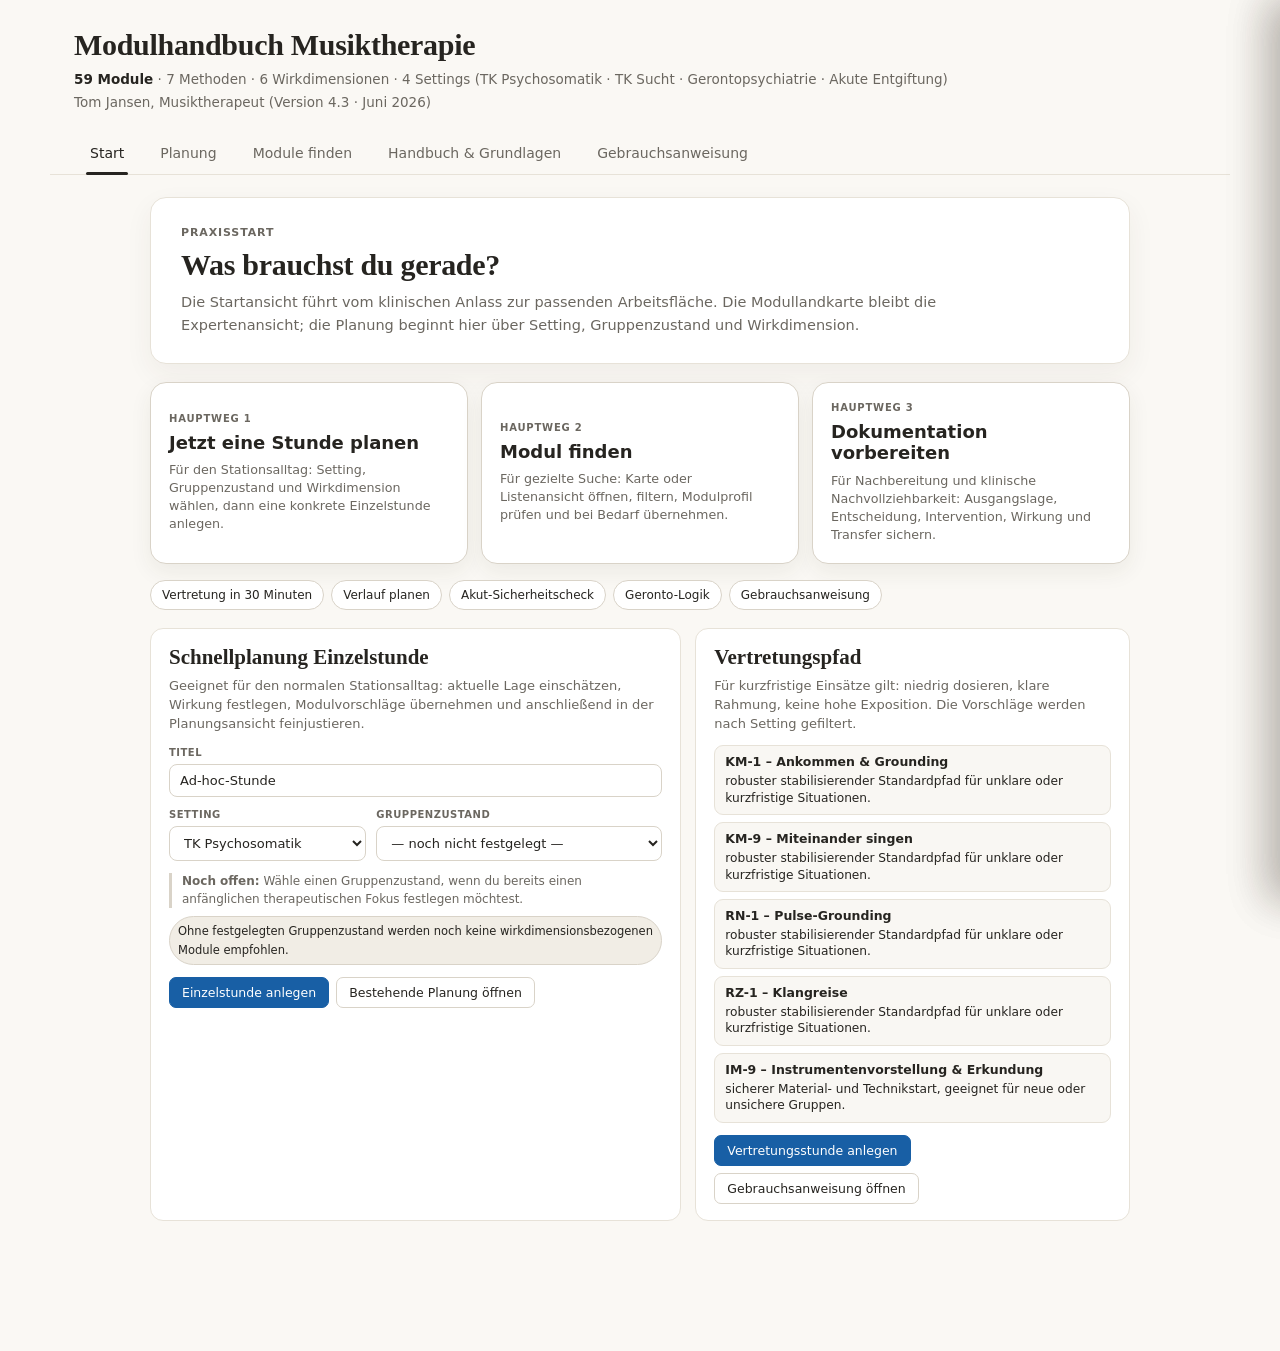
==== commit bcc11006: "Add files via upload" ====
--- a/index.html
+++ b/index.html
@@ -3,7 +3,7 @@
 <head>
 <meta charset="utf-8">
 <meta name="viewport" content="width=device-width, initial-scale=1">
-<title>Modulhandbuch Musiktherapie · Version 4.2 · 59 Module</title>
+<title>Modulhandbuch Musiktherapie · Version 4.3 · 59 Module</title>
 <link rel="stylesheet" href="./assets/css/base.css">
 <link rel="stylesheet" href="./assets/css/layout.css">
 <link rel="stylesheet" href="./assets/css/modules.css">
@@ -16,7 +16,7 @@
 <header class="app-header">
   <h1 class="app-title">Modulhandbuch Musiktherapie</h1>
   <p class="app-sub"><b>59 Module</b> · 7 Methoden · 6 Wirkdimensionen · 4 Settings (TK Psychosomatik · TK Sucht · Gerontopsychiatrie · Akute Entgiftung)</p>
-  <p class="app-sub" style="margin-top:2px">Tom Jansen, Musiktherapeut <span style="font-weight:400;color:var(--color-text-secondary)">(Version 4.2 · Juni 2026)</span></p>
+  <p class="app-sub" style="margin-top:2px">Tom Jansen, Musiktherapeut <span style="font-weight:400;color:var(--color-text-secondary)">(Version 4.3 · Juni 2026)</span></p>
 </header>
 
 <nav class="tabs" role="tablist" aria-label="Ansicht wechseln">
@@ -374,14 +374,14 @@
 
 <!-- ============ DATEN UND APP ============ -->
 <script src="./assets/js/modules.js"></script>
-<script src="./assets/js/moduleMap.js?v=4.2"></script>
+<script src="./assets/js/moduleMap.js?v=4.3"></script>
 <script src="./assets/js/navigation.js"></script>
-<script src="./assets/js/moduleList.js?v=4.2"></script>
+<script src="./assets/js/moduleList.js?v=4.3"></script>
 <script src="./assets/js/handbook.js"></script>
 <script src="./assets/js/planning.js"></script>
 <script src="./assets/js/storage.js"></script>
 <script src="./assets/js/documentation.js"></script>
 <script src="./assets/js/print.js"></script>
-<script src="./assets/js/app.js?v=4.2"></script>
+<script src="./assets/js/app.js?v=4.3"></script>
 </body>
 </html>
--- a/assets/css/base.css
+++ b/assets/css/base.css
@@ -1,5 +1,5 @@
 /* =========================================================================
-   MODULHANDBUCH MUSIKTHERAPIE – interaktive Einzeldatei (Version 4.2 / Karte v4.2 / 59 Module)
+   MODULHANDBUCH MUSIKTHERAPIE – statische Web-App (Version 4.3 / Karte v4.3 / 59 Module)
    Zusammenführung von Modullandkarte (HTML) + Modulhandbuch (DOCX).
 
    GESTALTUNGSENTSCHEIDUNGEN (dokumentiert für Nachfolge):
--- a/assets/css/layout.css
+++ b/assets/css/layout.css
@@ -68,7 +68,7 @@
 @media(max-width:600px){.start-hero{padding:20px 16px}.start-hero h1{font-size:24px}.start-grid{grid-template-columns:1fr}.start-fields{grid-template-columns:1fr}.start-field.full{grid-column:auto}}
 
 
-/* ===== Überarbeitung v4.10: klare Arbeitswege, Listenansicht, Handbuch-Navigation ===== */
+/* ===== Überarbeitung v4.3: klare Arbeitswege, Listenansicht, Handbuch-Navigation ===== */
 .start-primary{display:grid;grid-template-columns:repeat(3,1fr);gap:13px;margin:16px 0}
 .start-primary-card{appearance:none;text-align:left;background:var(--color-surface);border:1px solid var(--color-border-secondary);border-radius:16px;padding:19px 18px;cursor:pointer;min-height:148px;font-family:var(--font-sans);color:var(--color-text-primary);box-shadow:0 8px 22px rgba(60,50,30,.07)}
 .start-primary-card:hover{background:var(--color-background-secondary);transform:translateY(-1px)}
@@ -117,4 +117,3 @@
 .search-wrap input:focus{outline:2px solid #b9c9dd; outline-offset:0}
 .search-ico{position:absolute;left:11px;top:50%;transform:translateY(-50%);color:var(--color-text-secondary);font-size:14px;pointer-events:none}
 .search-clear{position:absolute;right:6px;top:50%;transform:translateY(-50%);border:0;background:transparent;cursor:pointer;color:var(--color-text-secondary);font-size:16px;padding:4px 8px;display:none}
-
--- a/assets/css/handbook.css
+++ b/assets/css/handbook.css
@@ -22,9 +22,9 @@
 
 
 
-/* ===== v4.10: Handbuch-Navigation mit stabiler Ankersteuerung ===== */
-/* ===== v4.2: Benutzerführung, Empfehlungen, Favoriten und Dokumentationsstile ===== */
-/* ===== v4.2 Feinschliff: Geronto-/Akutmodus, Handbuch-Lesemodus, Druckziele, sprachliche Variation ===== */
+/* ===== v4.3: Handbuch-Navigation mit stabiler Ankersteuerung ===== */
+/* ===== v4.3: Benutzerführung, Empfehlungen, Favoriten und Dokumentationsstile ===== */
+/* ===== v4.3 Feinschliff: Geronto-/Akutmodus, Handbuch-Lesemodus, Druckziele, sprachliche Variation ===== */
 .ml-modebox{display:none;border:0.5px solid var(--color-border-secondary);border-radius:12px;background:var(--color-surface);padding:12px 14px;margin:8px 0 12px;box-shadow:0 4px 14px rgba(60,50,30,.05)}
 .ml-modebox.on{display:block}
 .ml-modebox h3{font-family:var(--font-serif);font-size:18px;line-height:1.2;margin:0 0 4px;color:var(--color-text-primary)}
